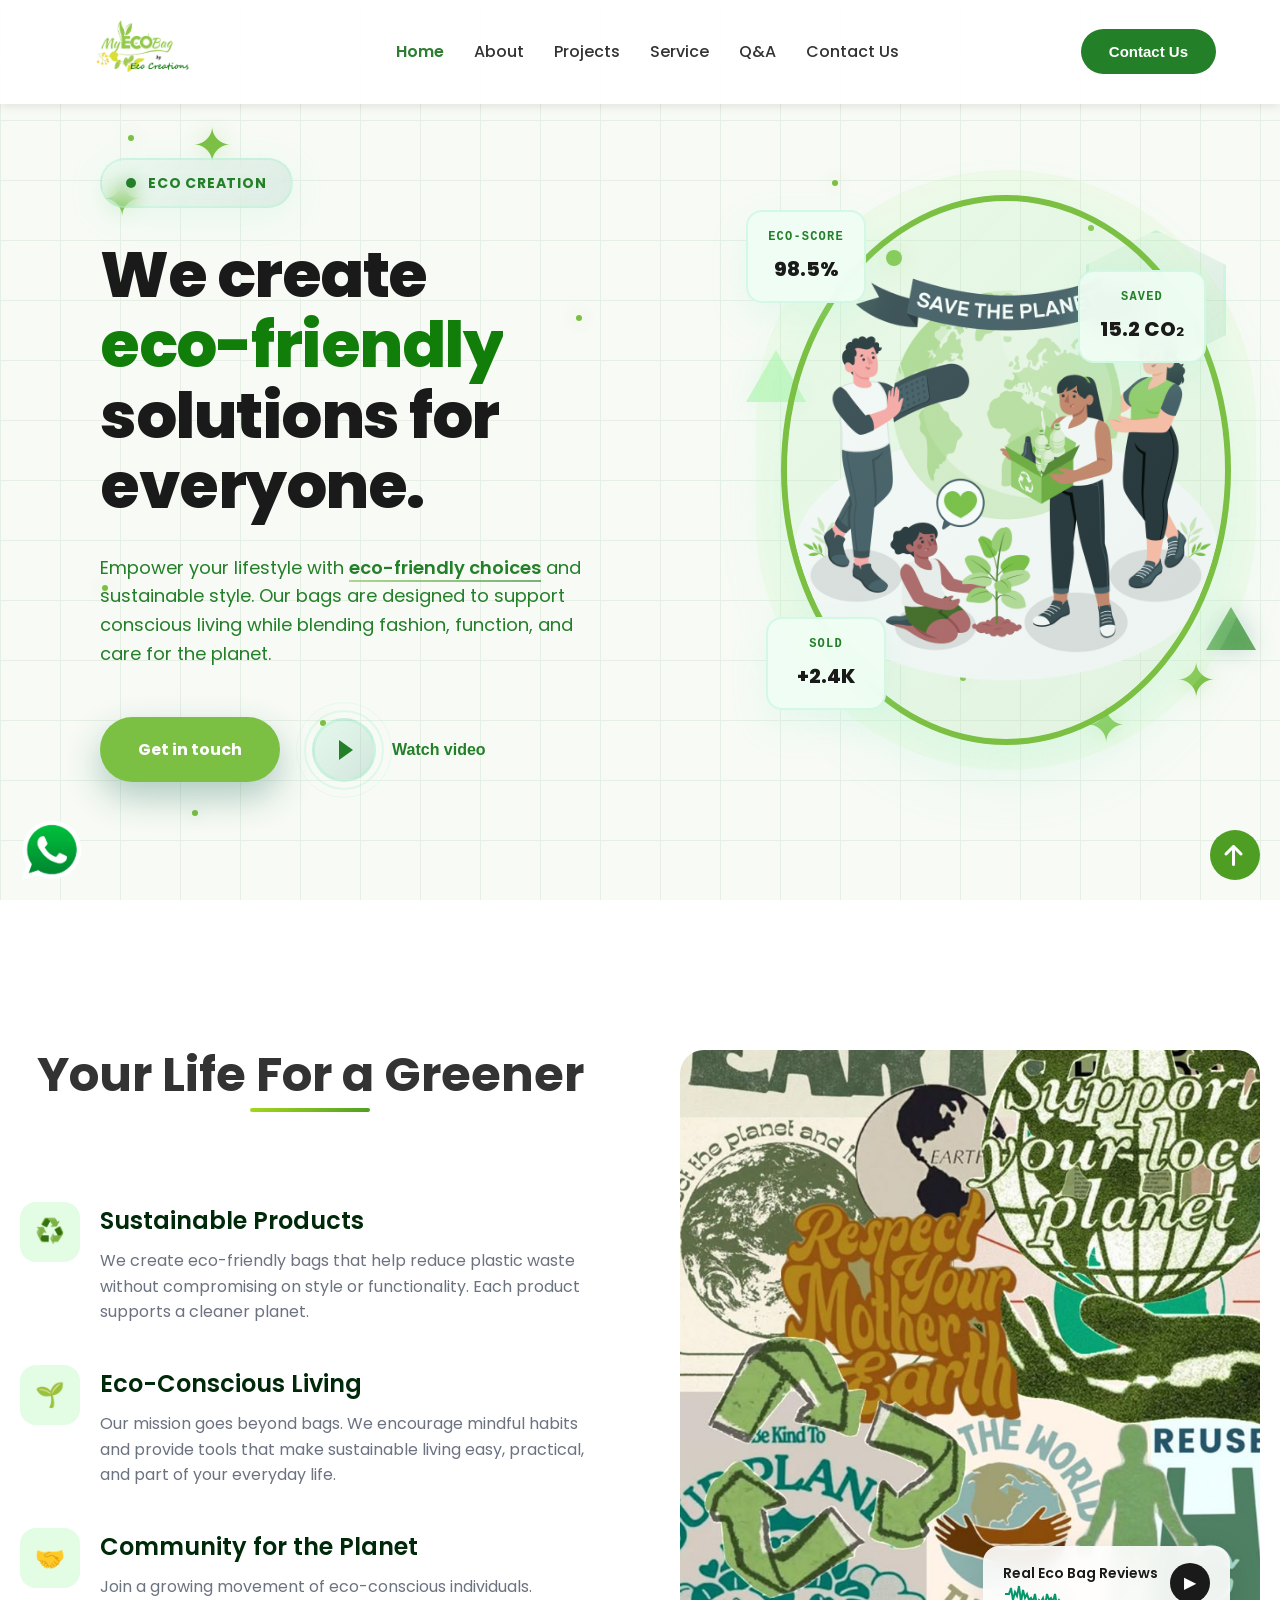
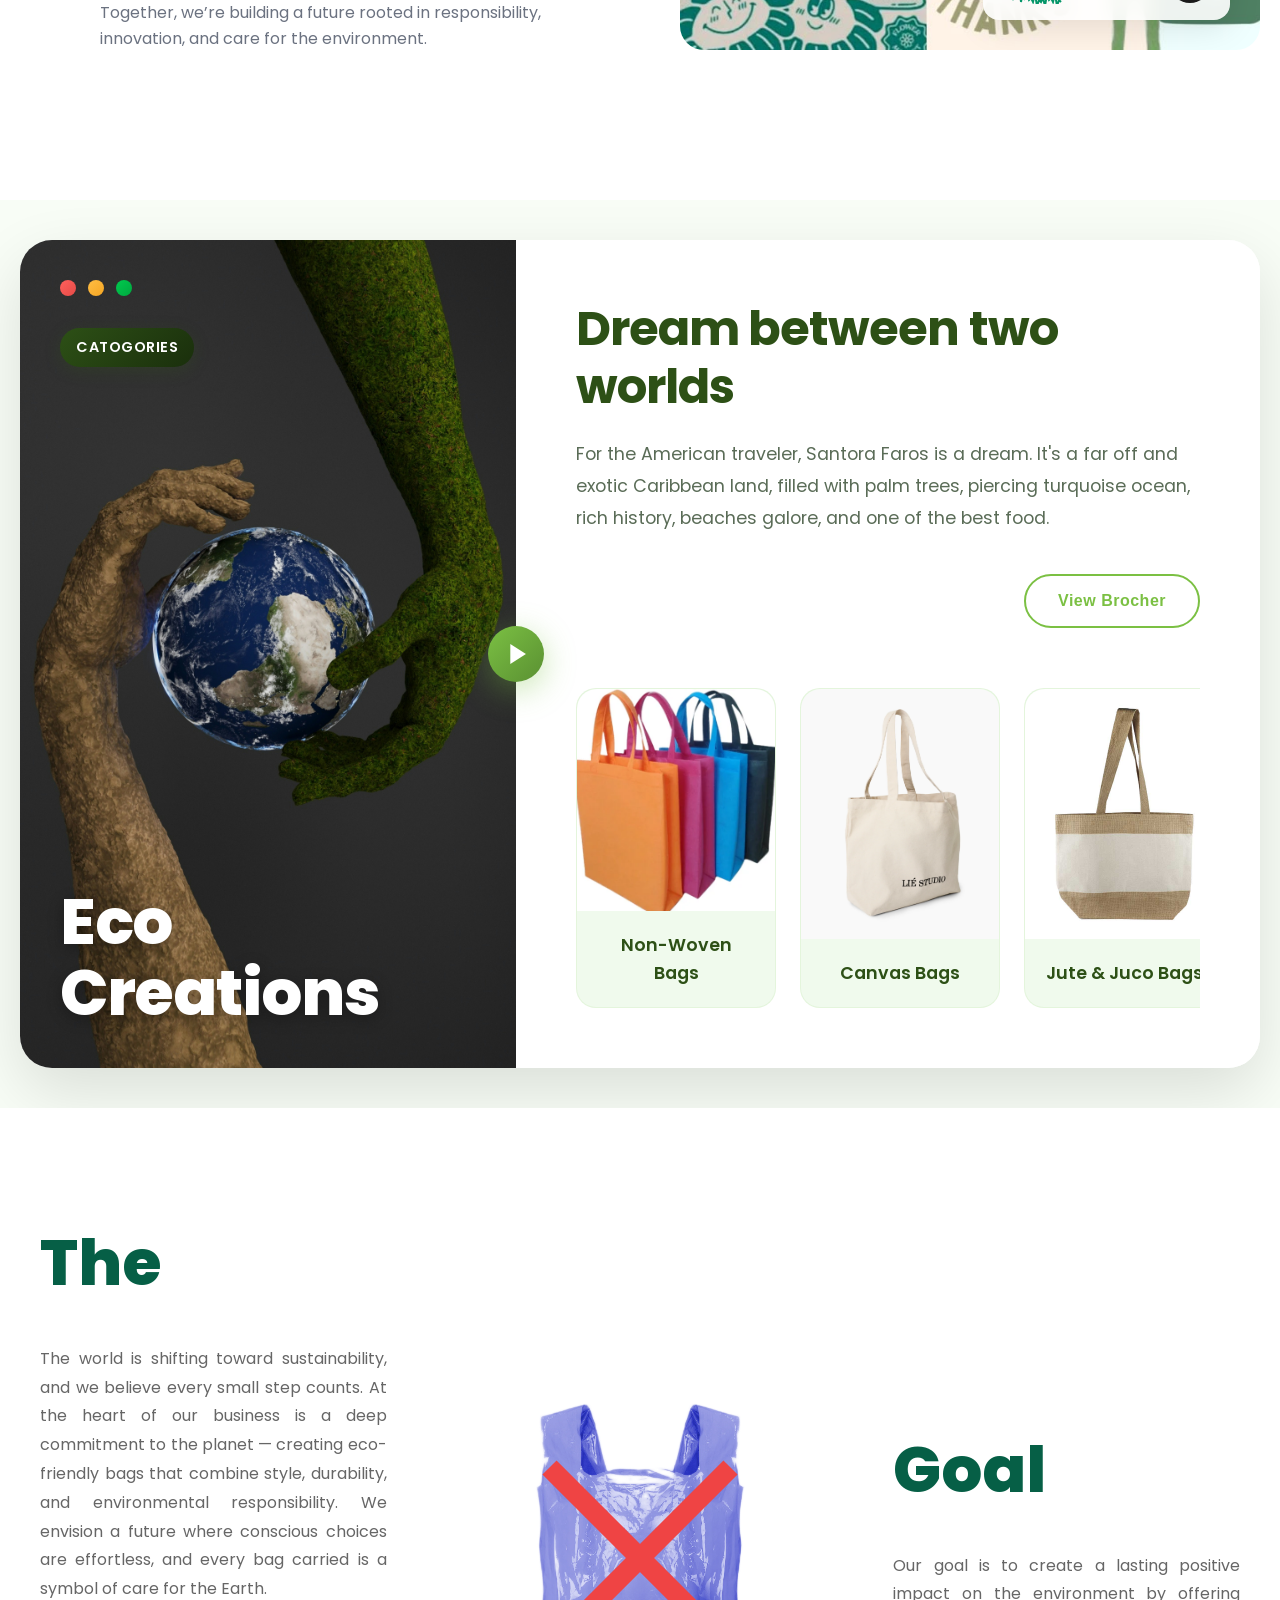
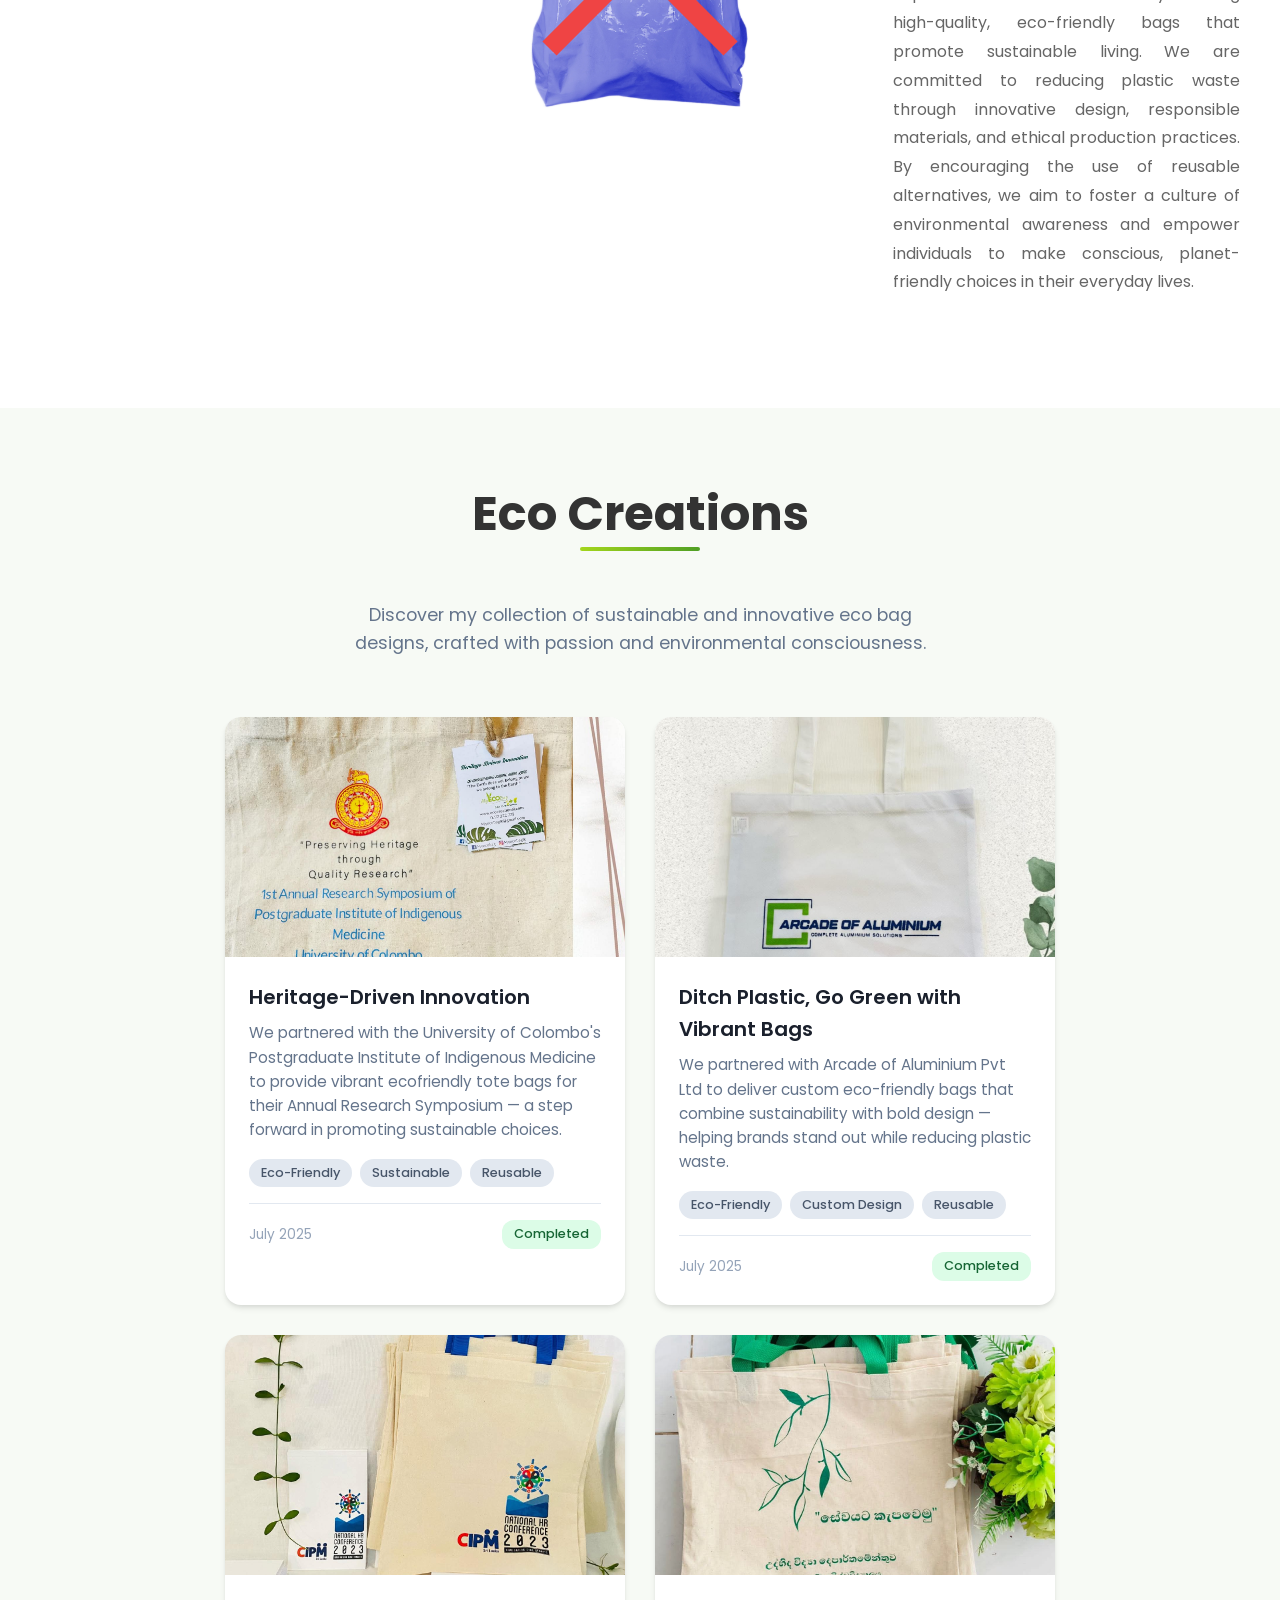
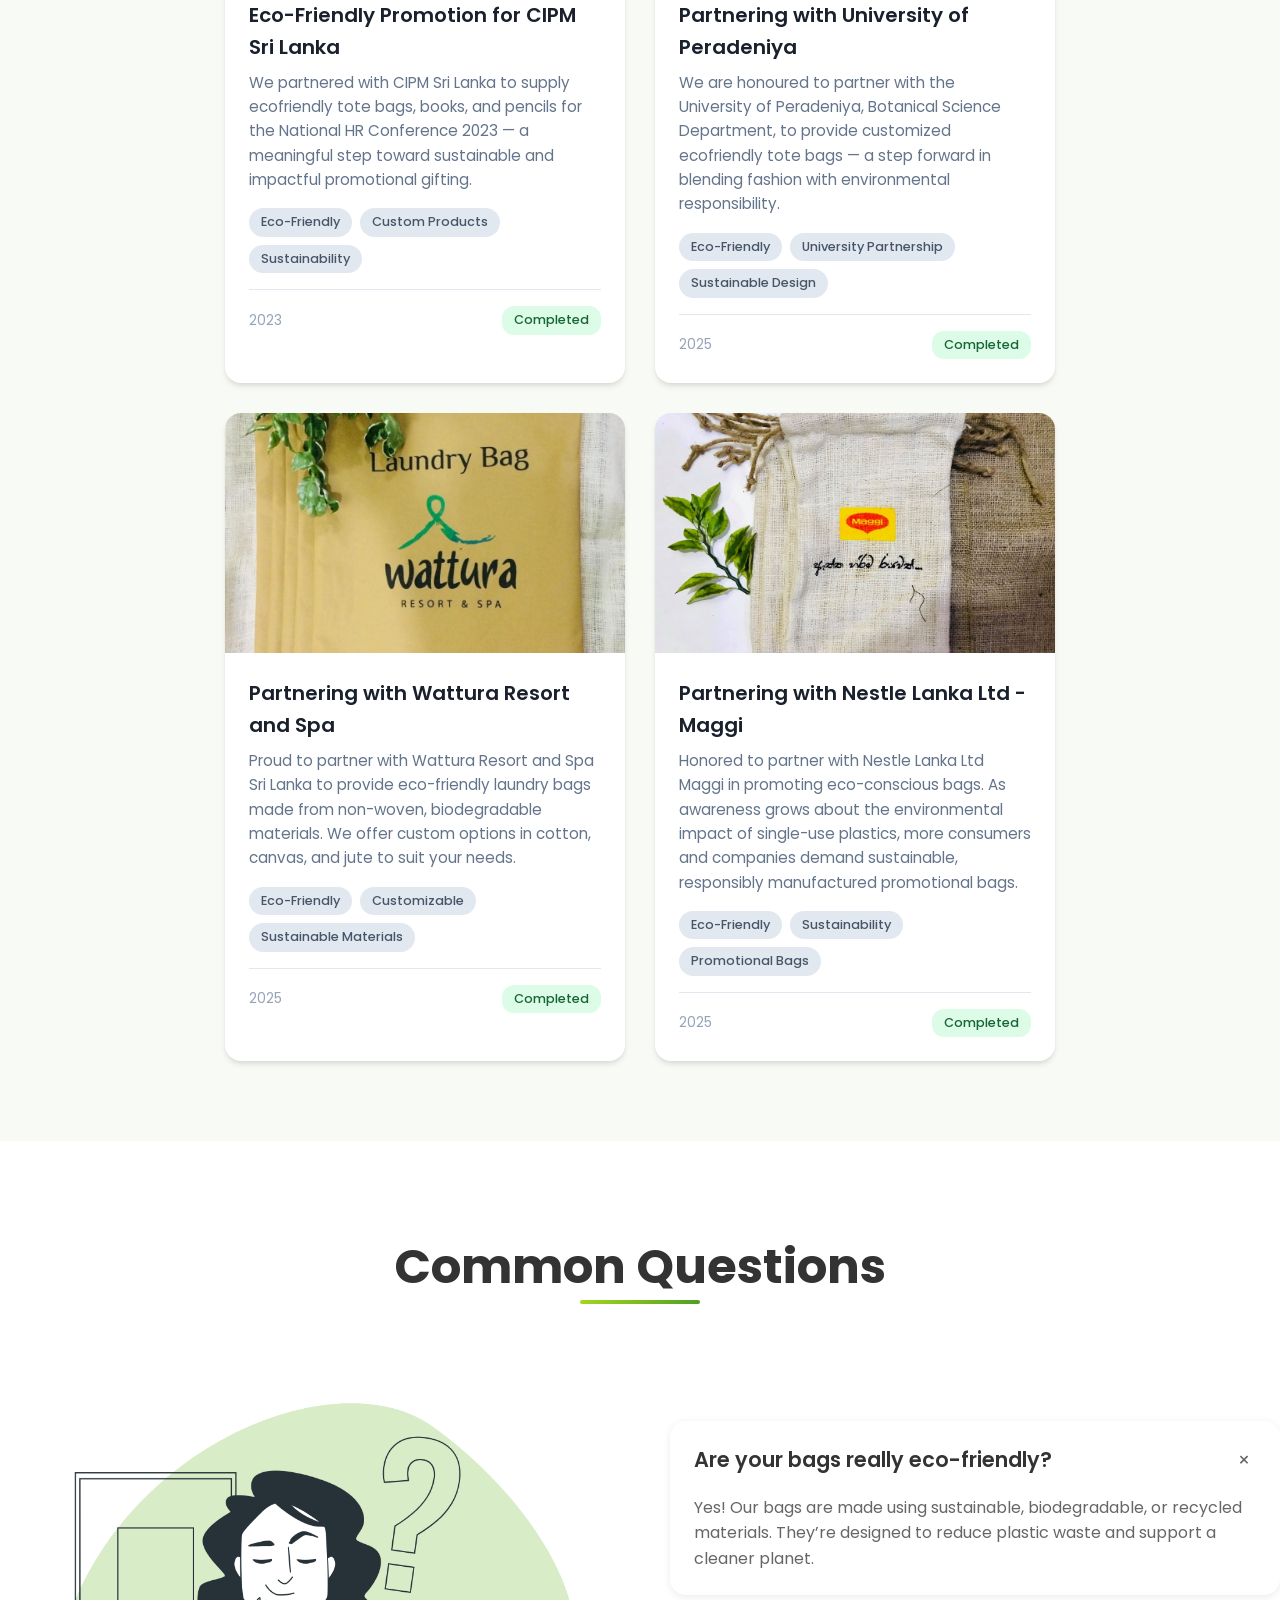
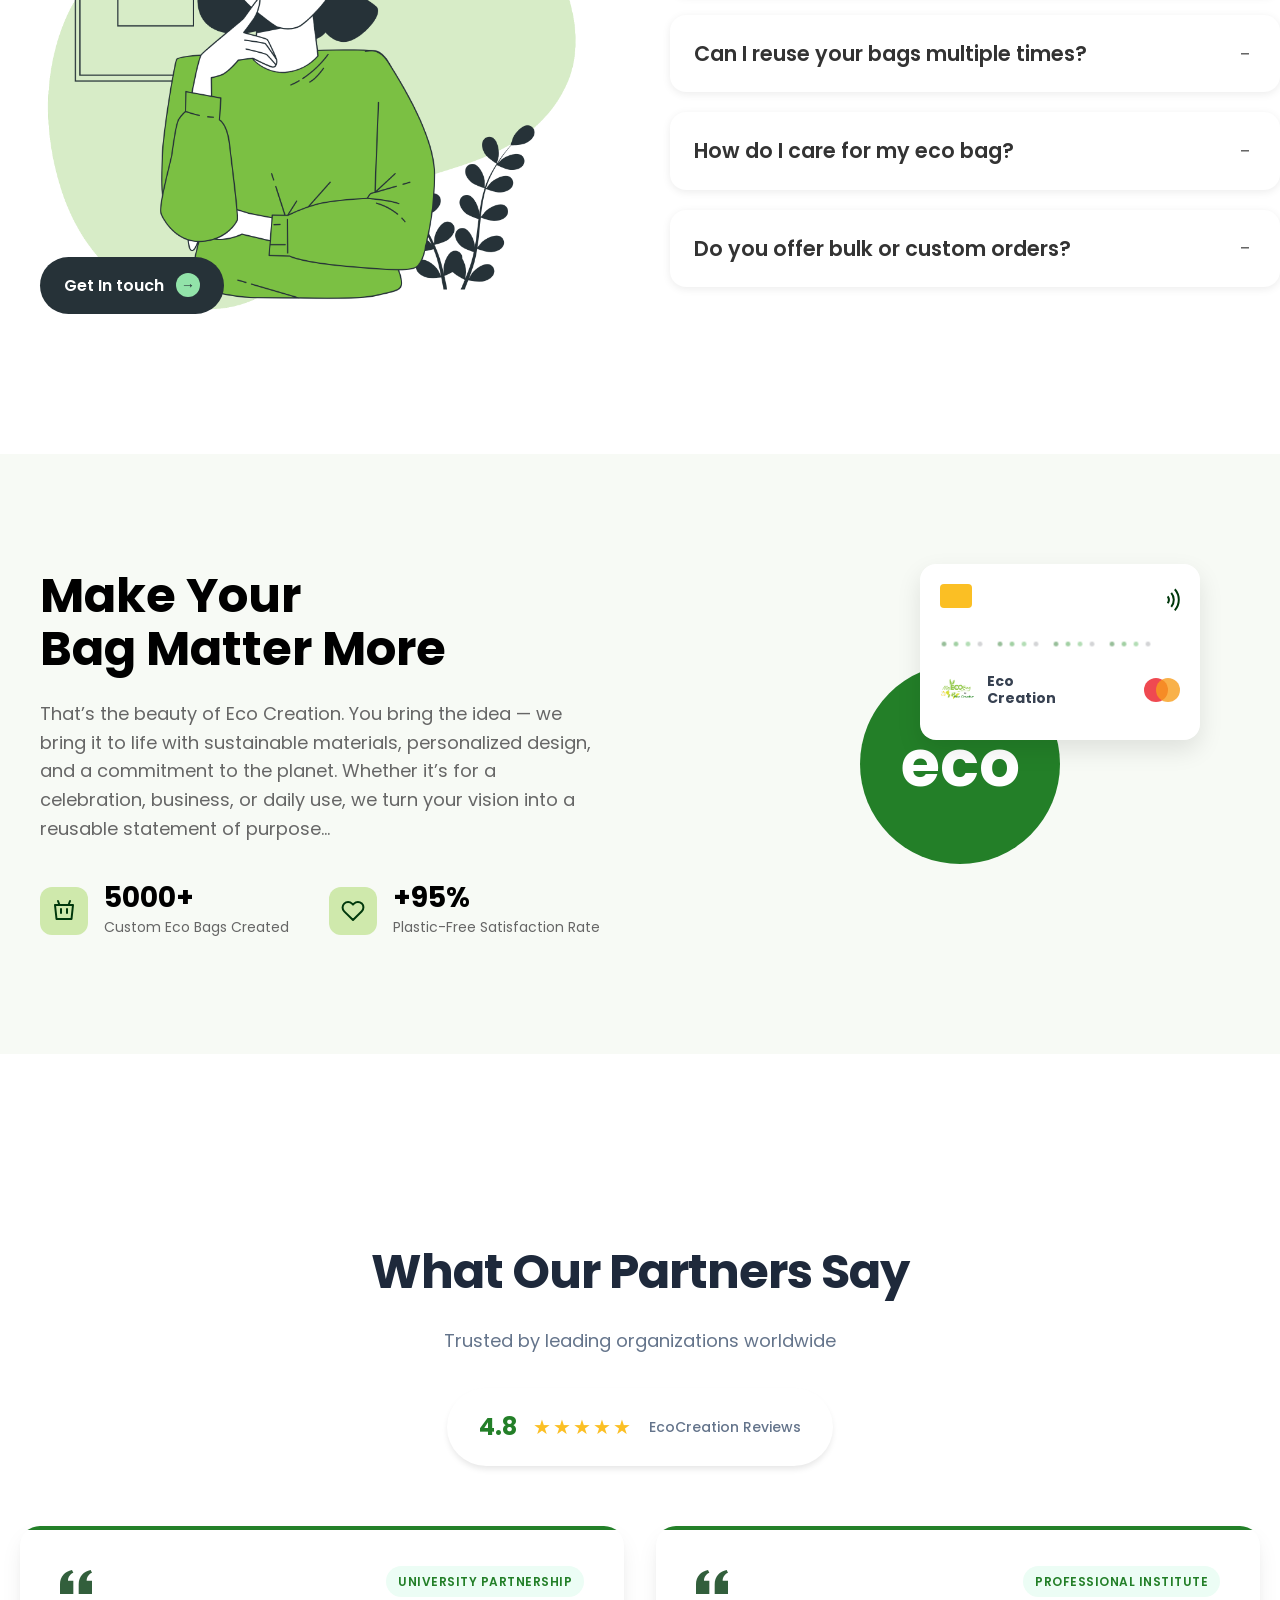
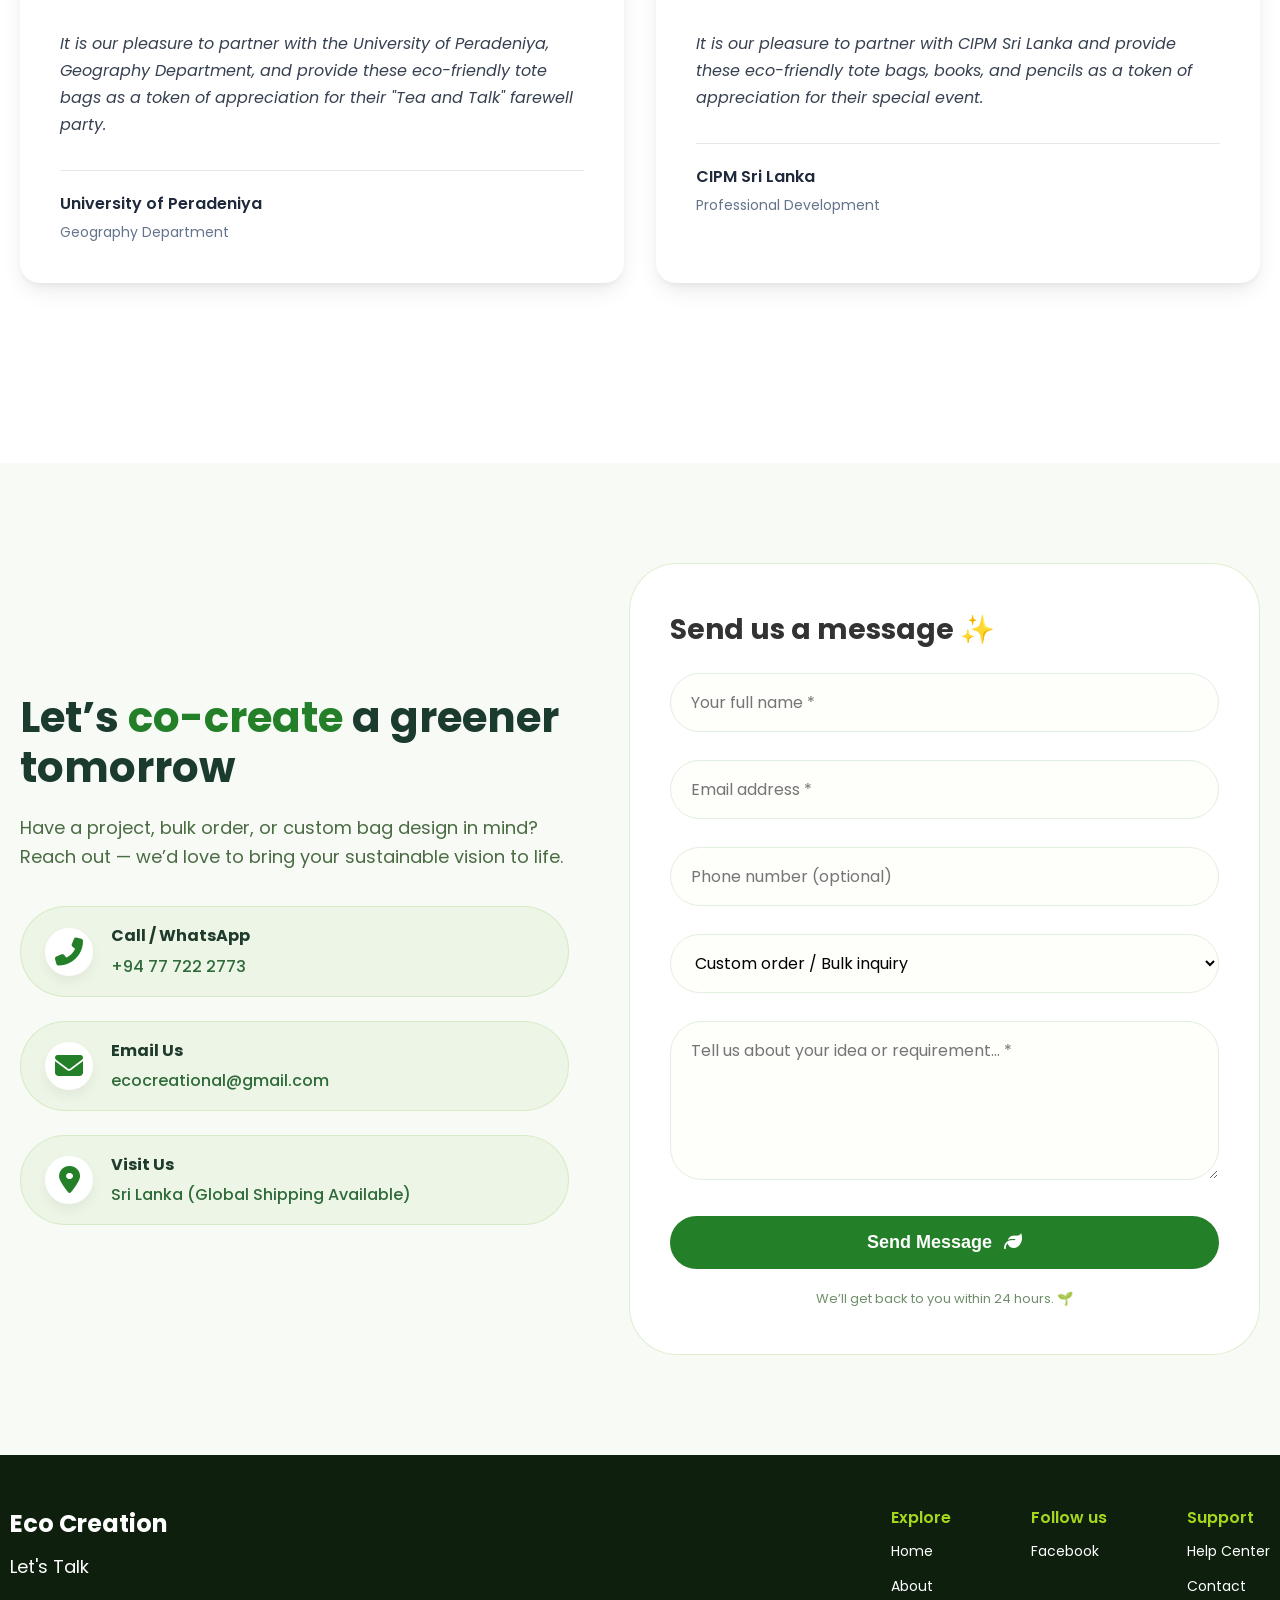
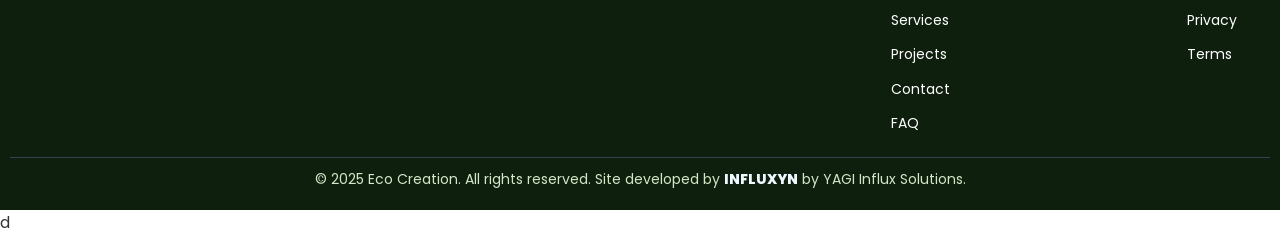
==== index.html @ bb374b91 "Update index.html" ====
<!DOCTYPE html>
<html lang="en">

<head>
    <meta charset="UTF-8">
    <meta name="viewport" content="width=device-width, initial-scale=1.0">
    <title>Eco Creational</title>
    <link rel="stylesheet" href="styles.css">
    <link rel="icon" type="image/png" href="assests/logo.png">
    <script src="https://cdn.botpress.cloud/webchat/v3.6/inject.js"></script>
    <script src="https://files.bpcontent.cloud/2026/04/15/13/20260415131701-72YBO3UP.js" defer></script>
    <link rel="stylesheet" href="https://cdnjs.cloudflare.com/ajax/libs/font-awesome/6.5.0/css/all.min.css">
    <script type="text/javascript" src="https://cdn.emailjs.com/sdk/3.2.0/email.min.js"></script>
    <script type="text/javascript" src="https://cdn.emailjs.com/sdk/3.2.0/email.min.js"></script>
    <script type="text/javascript">
        (function () {
            emailjs.init('tVmvNGUKXRhqvsVzU');
        })();
    </script>

    <head>
        <meta charset="UTF-8">
        <meta name="viewport" content="width=device-width, initial-scale=1.0, viewport-fit=cover">

        <!-- Primary SEO Meta Tags -->
        <title>Eco Creational | Sustainable Eco-Friendly Bags & Green Living Solutions</title>
        <meta name="title" content="Eco Creational - Premium Eco-Friendly Bags for Sustainable Living">
        <meta name="description"
            content="Eco Creational creates sustainable, eco-friendly bags made from biodegradable materials. Custom designs for businesses, events, and conscious consumers. Reduce plastic waste today!">
        <meta name="keywords"
            content="eco-friendly bags, sustainable bags, non-woven bags, canvas bags, jute bags, reusable bags, custom eco bags, plastic-free, green living, Sri Lanka eco products">
        <meta name="author" content="Eco Creational">
        <meta name="robots" content="index, follow, max-snippet:-1, max-image-preview:large, max-video-preview:-1">
        <meta name="language" content="English">
        <meta name="revisit-after" content="7 days">

        <!-- Canonical URL -->
        <link rel="canonical" href="https://ecocreational.com">

        <!-- Open Graph / Facebook Meta Tags -->
        <meta property="og:type" content="website">
        <meta property="og:url" content="https://ecocreational.com">
        <meta property="og:title" content="Eco Creational - Premium Eco-Friendly Bags for Sustainable Living">
        <meta property="og:description"
            content="Discover our collection of sustainable, eco-friendly bags. Custom designs available for businesses, events, and eco-conscious individuals. Join the green revolution!">
        <meta property="og:image" content="https://ecocreational.com/assests/logo.png">
        <meta property="og:site_name" content="Eco Creational">

        <!-- Twitter Meta Tags -->
        <meta name="twitter:card" content="summary_large_image">
        <meta name="twitter:url" content="https://ecocreational.com">
        <meta name="twitter:title" content="Eco Creational - Sustainable Eco-Friendly Bags">
        <meta name="twitter:description"
            content="Premium eco-friendly bags made from sustainable materials. Custom designs for a greener future.">
        <meta name="twitter:image" content="https://ecocreational.com/assests/logo.png">

        <!-- Favicon and Icons -->
        <link rel="icon" type="image/png" href="assests/logo.png">
        <link rel="apple-touch-icon" href="assests/logo.png">

        <!-- Font Awesome -->
        <link rel="stylesheet" href="https://cdnjs.cloudflare.com/ajax/libs/font-awesome/6.5.0/css/all.min.css">

        <!-- Preload critical CSS -->
        <link rel="preload" href="styles.css" as="style">
        <link rel="stylesheet" href="styles.css">

        <script type="application/ld+json">
    {
      "@context": "https://schema.org",
      "@type": "Organization",
      "name": "Eco Creational",
      "url": "https://ecocreational.com",
      "logo": "https://ecocreational.com/assests/logo.png",
      "description": "Premium eco-friendly bag manufacturer specializing in sustainable, biodegradable bags for individuals and businesses.",
      "address": {
        "@type": "PostalAddress",
        "addressCountry": "LK"
      },
      "contactPoint": {
        "@type": "ContactPoint",
        "telephone": "+94-77-722-2773",
        "contactType": "customer service",
        "availableLanguage": ["English", "Sinhala"]
      },
      "sameAs": [
        "https://www.facebook.com/share/1ZBHp2oGmy",
        "https://wa.me/94777222773"
      ]
    }
    </script>

        <!-- Local Business Schema -->
        <script type="application/ld+json">
    {
      "@context": "https://schema.org",
      "@type": "LocalBusiness",
      "name": "Eco Creational",
      "image": "https://ecocreational.com/assests/logo.png",
      "description": "Sustainable eco-friendly bag manufacturer offering custom designs in non-woven, canvas, jute, and calico cotton.",
      "address": {
        "@type": "PostalAddress",
        "addressCountry": "LK"
      },
      "geo": {
        "@type": "GeoCoordinates",
        "latitude": "7.8731",
        "longitude": "80.7718"
      },
      "priceRange": "$$",
      "telephone": "+94-77-722-2773",
      "openingHours": "Mo-Fr 09:00-18:00",
      "sameAs": [
        "https://www.facebook.com/share/1ZBHp2oGmy"
      ]
    }
    </script>

        <!-- Product Schema for Bag Categories -->
        <script type="application/ld+json">
    {
      "@context": "https://schema.org",
      "@type": "ItemList",
      "name": "Eco-Friendly Bag Collections",
      "description": "Our sustainable bag product range",
      "numberOfItems": 5,
      "itemListElement": [
        {
          "@type": "ListItem",
          "position": 1,
          "name": "Non-Woven Bags",
          "description": "Durable, lightweight, and 100% recyclable non-woven bags"
        },
        {
          "@type": "ListItem",
          "position": 2,
          "name": "Canvas Bags",
          "description": "Premium cotton canvas bags for everyday use"
        },
        {
          "@type": "ListItem",
          "position": 3,
          "name": "Jute & Juco Bags",
          "description": "Natural fiber bags, biodegradable and stylish"
        },
        {
          "@type": "ListItem",
          "position": 4,
          "name": "Calico Cotton Bags",
          "description": "Soft, breathable cotton bags for versatile use"
        },
        {
          "@type": "ListItem",
          "position": 5,
          "name": "Custom Branded Bags",
          "description": "Personalized eco bags for corporate branding"
        }
      ]
    }
    </script>

        <!-- Review Schema -->
        <script type="application/ld+json">
    {
      "@context": "https://schema.org",
      "@type": "Product",
      "name": "Eco Creational Eco-Friendly Bags",
      "aggregateRating": {
        "@type": "AggregateRating",
        "ratingValue": "4.8",
        "reviewCount": "156",
        "bestRating": "5",
        "worstRating": "1"
      },
      "brand": {
        "@type": "Brand",
        "name": "Eco Creational"
      },
      "description": "High-quality sustainable bags made from eco-friendly materials"
    }
    </script>
    </head>
</head>

<body>
     <!-- ========== LOADING SCREEN ========== -->
    <div id="eco-loader">
        <div class="loader-content">
            <div class="leaf-spinner">
                <!-- Eco leaf SVG with subtle animation -->
                <svg viewBox="0 0 100 100" xmlns="http://www.w3.org/2000/svg">
                    <path class="leaf-path" d="M50,10 C65,20 85,35 88,55 C91,75 78,85 60,88 C42,91 28,80 22,62 C16,44 22,25 38,16 C46,10 48,8 50,10 Z 
                             M50,15 C40,25 30,45 35,62 C40,76 52,82 65,78 C78,74 82,60 80,48 C78,36 65,20 50,15 Z" 
                          fill="#2E7D32" />
                    <!-- inner highlight -->
                    <path d="M48,25 C40,35 35,50 38,62 C41,72 50,76 58,73 C66,70 70,60 69,50 C68,40 60,28 48,25 Z" fill="#66BB6A" opacity="0.7" />
                </svg>
            </div>
            <div class="loader-logo-text">ECO CREATIONAL</div>
            <div class="loader-tagline">crafting a greener tomorrow</div>
            <div class="progress-dots">
                <span class="dot"></span>
                <span class="dot"></span>
                <span class="dot"></span>
            </div>
        </div>
    </div>
    <!-- ========== END LOADING SCREEN ========== -->


    <!-- Header Section - Fixed -->
    <header class="header-container">
        <div class="logo-section">
            <div class="logo-icon">
                <img src="assests/logo.png" alt="">
            </div>
            <!--<span class="logo-text">Eco Creational</span>-->
        </div>
        <nav>
            <ul class="navigation-menu" id="navigationMenu">
                <li><a href="index.html" class="nav-link" style="color:#2e7d32; font-weight:600;">Home</a></li>
                <li><a href="about.html" class="nav-link">About</a></li>
                <li><a href="projects.html" class="nav-link">Projects</a></li>
                <li><a href="services.html" class="nav-link">Service</a></li>
                <li><a href="question.html" class="nav-link">Q&A</a></li>
                <li><a href="contact.html" class="nav-link">Contact Us</a></li>

            </ul>
        </nav>
        <button class="signup-button" onclick="window.open('https://wa.me/94777222773', '_blank')">Contact Us</button>
        <div class="mobile-menu-toggle" onclick="toggleMobileMenu()">
            <div class="mobile-menu-bar"></div>
            <div class="mobile-menu-bar"></div>
            <div class="mobile-menu-bar"></div>
        </div>


    </header>

    <!-- Hero Section -->
    <section class="hero-section" id="home">
        <!-- Animated Background Elements -->
        <div class="background-grid"></div>
        <div class="floating-particles">
            <div class="particle"></div>
            <div class="particle"></div>
            <div class="particle"></div>
            <div class="particle"></div>
            <div class="particle"></div>
            <div class="particle"></div>
            <div class="particle"></div>
            <div class="particle"></div>
        </div>

        <!-- Decorative Stars -->
        <div class="decorative-stars">
            <div class="star"></div>
            <div class="star"></div>
            <div class="star"></div>
            <div class="star"></div>
        </div>

        <!-- Main Content Container -->
        <div class="hero-container">
            <div class="hero-content">
                <!-- Left Content -->
                <div class="hero-text-content">
                    <!-- Status Badge -->
                    <div class="status-badge">
                        <div class="status-indicator"></div>
                        <span>Eco Creation</span>
                    </div>

                    <!-- Main Title with Advanced Typography -->
                    <h1 class="hero-title">
                        We create <span class="title-highlight">eco-friendly</span> solutions for everyone.
                    </h1>

                    <!-- Enhanced Description -->
                    <p class="hero-description">
                        Empower your lifestyle with <span class="highlight-text">eco-friendly choices</span>
                        and sustainable style. Our bags are designed to
                        support conscious living while blending fashion, function, and care for the planet.
                    </p>

                    <!-- Advanced CTA Section -->
                    <div class="hero-cta-section">
                        <a href="#" class="primary-cta-button">
                            <span class="button-text" onclick="window.open('https://wa.me/94777222773', '_blank')">Get
                                in touch</span>
                            <div class="button-shine"></div>
                            <div class="button-glow"></div>
                        </a>
                        <button class="watch-video-btn">
                            <div class="play-icon-container">
                                <div class="play-icon">
                                    <div class="play-triangle"></div>
                                </div>
                                <div class="play-ring"></div>
                                <div class="play-pulse"></div>
                            </div>
                            <span>Watch video</span>
                        </button>
                    </div>
                </div>

                <!-- Right Visual Content -->
                <div class="hero-visual">
                    <!-- Geometric Background Elements -->
                    <div class="geometric-elements">
                        <div class="hexagon-large">
                            <div class="hexagon-inner"></div>
                        </div>
                        <div class="triangle-1"></div>
                        <div class="triangle-2"></div>
                        <div class="circle-orbit-1"></div>
                        <div class="circle-orbit-2"></div>
                    </div>

                    <!-- Main Image Composition -->
                    <div class="image-composition">
                        <!-- Background Decoration -->
                        <div class="background-decoration"></div>

                        <!-- Central Image -->
                        <div class="central-image">
                            <div class="image-overlay"></div>
                            <img src="assests/Save the Earth-amico (1).png" alt="Living Space">
                        </div>
                    </div>

                    <!-- Floating Data Points -->
                    <div class="data-points">
                        <div class="data-point data-point-1">
                            <div class="data-label">ECO-SCORE</div>
                            <div class="data-value">98.5%</div>
                            <div class="data-glow"></div>
                        </div>
                        <div class="data-point data-point-2">
                            <div class="data-label">SOLD</div>
                            <div class="data-value">+2.4K</div>
                            <div class="data-glow"></div>
                        </div>
                        <div class="data-point data-point-3">
                            <div class="data-label">SAVED</div>
                            <div class="data-value">15.2 CO₂</div>
                            <div class="data-glow"></div>
                        </div>
                    </div>
                </div>
            </div>
        </div>
    </section>




    <!-- Open Your Eyes Section -->
    <section class="yoga-section" id="about">
        <div class="yoga-content">
            <div class="content-container">
                <h2 class="section-title">Your Life For a Greener</h2>

                <div class="features-list">
                    <div class="feature-item">
                        <div class="feature-icon green">
                            ♻️
                        </div>
                        <div class="feature-content">
                            <h3>Sustainable Products</h3>
                            <p>We create eco-friendly bags that help reduce plastic waste without compromising on style
                                or functionality. Each product supports a cleaner planet.</p>
                        </div>
                    </div>

                    <div class="feature-item">
                        <div class="feature-icon green">
                            🌱
                        </div>
                        <div class="feature-content">
                            <h3>Eco-Conscious Living</h3>
                            <p>Our mission goes beyond bags. We encourage mindful habits and provide tools that make
                                sustainable living easy, practical, and part of your everyday life.</p>
                        </div>
                    </div>

                    <div class="feature-item">
                        <div class="feature-icon green">
                            🤝
                        </div>
                        <div class="feature-content">
                            <h3>Community for the Planet</h3>
                            <p>Join a growing movement of eco-conscious individuals. Together, we’re building a future
                                rooted in responsibility, innovation, and care for the environment.</p>
                        </div>
                    </div>
                </div>
            </div>

            <div class="image-container">
                <div class="yoga-image">
                    <div class="video-overlay">
                        <div>
                            <div class="video-text">Real Eco Bag Reviews</div>
                            <div class="waveform"></div>
                        </div>
                        <div class="play-button"
                            onclick="document.getElementById('testimonial').scrollIntoView({ behavior: 'smooth' });">▶
                        </div>

                    </div>
                </div>
            </div>
        </div>
    </section>


    <section class="category-section" id="service">
        <div class="category-container">
            <div class="category-left-panel">
                <div class="category-controls">
                    <div class="category-control category-red"></div>
                    <div class="category-control category-yellow"></div>
                    <div class="category-control category-green"></div>
                </div>
                <div class="category-hot-deal">CATOGORIES</div>
                <div class="category-title">
                    Eco<br>Creations
                </div>
                <div class="category-play-button">
                    <svg width="34" height="34" viewBox="0 0 24 24" fill="none" xmlns="http://www.w3.org/2000/svg">
                        <path d="M8 5V19L19 12L8 5Z" fill="white" />
                    </svg>
                </div>

            </div>
            <div class="category-right-panel">
                <div class="category-main-content">
                    <h2 class="category-main-title">Dream between two worlds</h2>

                    <p class="category-description">
                        For the American traveler, Santora Faros is a dream. It's a far off and exotic Caribbean land,
                        filled with palm trees, piercing turquoise ocean, rich history, beaches galore, and one of the
                        best food.
                    </p>
                    <div class="category-details">


                        <button class="category-learn-more-button">View Brocher</button>
                    </div>
                </div>
                <div class="category-cards-outer">
                    <div class="category-cards-container">
                        <div class="category-card">
                            <img src="assests/non_woowen.webp" alt="Non-Woven Bags" class="category-card-image">
                            <div class="category-card-title">Non-Woven Bags</div>
                        </div>
                        <div class="category-card">
                            <img src="assests/Canvas.webp" alt="Canvas Bags" class="category-card-image">
                            <div class="category-card-title">Canvas Bags</div>
                        </div>
                        <div class="category-card">
                            <img src="assests/JUCO.jpg" alt="Jute & Juco Bags" class="category-card-image">
                            <div class="category-card-title">Jute & Juco Bags</div>
                        </div>
                        <div class="category-card">
                            <img src="assests/calico_cotton.jpg" alt="Calico Cotton Bags" class="category-card-image">
                            <div class="category-card-title">Calico Cotton Bags</div>
                        </div>
                        <div class="category-card">
                            <img src="assests/the_brand.webp" alt="The Brand" class="category-card-image">
                            <div class="category-card-title">The Brand</div>
                        </div>

                        <div class="category-card">
                            <img src="assests/non_woowen.webp" alt="Non-Woven Bags" class="category-card-image">
                            <div class="category-card-title">Non-Woven Bags</div>
                        </div>
                        <div class="category-card">
                            <img src="assests/Canvas.webp" alt="Canvas Bags" class="category-card-image">
                            <div class="category-card-title">Canvas Bags</div>
                        </div>
                        <div class="category-card">
                            <img src="assests/JUCO.jpg" alt="Jute & Juco Bags" class="category-card-image">
                            <div class="category-card-title">Jute & Juco Bags</div>
                        </div>
                        <div class="category-card">
                            <img src="assests/calico_cotton.jpg" alt="Calico Cotton Bags" class="category-card-image">
                            <div class="category-card-title">Calico Cotton Bags</div>
                        </div>
                        <div class="category-card">
                            <img src="assests/the_brand.webp" alt="The Brand" class="category-card-image">
                            <div class="category-card-title">The Brand</div>
                        </div>


                    </div>
                </div>

            </div>
        </div>
    </section>



    <!-- The Goal Section -->
    <section class="goal-section full-height-section" id="goal">
        <div class="goal-content-wrapper">
            <div class="goal-content one">
                <h2 class="goal-title">The</h2>
                <p class="goal-description">
                    The world is shifting toward sustainability, and we believe every small step counts. At the heart of
                    our business is a deep commitment to the planet — creating eco-friendly bags that combine style,
                    durability, and environmental responsibility. We envision a future where conscious choices are
                    effortless, and every bag carried is a symbol of care for the Earth.
                </p>
            </div>
            <div class="goal-visual">
                <div class="crossed-circle">
                    <div class="cross-mark"></div>
                </div>
            </div>
            <div class="goal-content two">
                <h2 class="goal-title">Goal</h2>
                <p class="goal-description">
                    Our goal is to create a lasting positive impact on the environment by offering high-quality,
                    eco-friendly bags that promote sustainable living. We are committed to reducing plastic waste
                    through innovative design, responsible materials, and ethical production practices. By encouraging
                    the use of reusable alternatives, we aim to foster a culture of environmental awareness and empower
                    individuals to make conscious, planet-friendly choices in their everyday lives.

                </p>
            </div>
        </div>
    </section>


    <section class="projects-section">
        <div class="section-header">
            <h2 class="section-title">Eco Creations</h2>
            <p class="section-subtitle">Discover my collection of sustainable and innovative eco bag designs, crafted
                with passion and environmental consciousness.</p>
        </div>

        <div class="projects-grid">
            <!-- Project Card 1 -->
            <div class="project-card">
                <div class="project-image">
                    <img src="assests/fb_pic2.jpg" alt="Eco-Friendly Tote Bag">
                    <div class="project-overlay">
                        <a href="#" class="view-project-btn">View Project</a>
                    </div>
                </div>
                <div class="project-content">
                    <h3 class="project-title">Heritage-Driven Innovation</h3>
                    <p class="project-description">
                        We partnered with the University of Colombo's Postgraduate Institute of Indigenous Medicine to
                        provide vibrant ecofriendly tote bags for their Annual Research Symposium — a step forward in
                        promoting sustainable choices.
                    </p>
                    <div class="project-tags">
                        <span class="project-tag">Eco-Friendly</span>
                        <span class="project-tag">Sustainable</span>
                        <span class="project-tag">Reusable</span>
                    </div>
                    <div class="project-meta">
                        <span class="project-date">July 2025</span>
                        <span class="project-status">Completed</span>
                    </div>
                </div>
            </div>




            <!-- Project Card 2 -->
            <div class="project-card">
                <div class="project-image">
                    <img src="assests/fb_pic7.jpeg" alt="Eco-Friendly Tote Bag">
                    <div class="project-overlay">
                        <a href="#" class="view-project-btn">View Project</a>
                    </div>
                </div>
                <div class="project-content">
                    <h3 class="project-title">Ditch Plastic, Go Green with Vibrant Bags</h3>
                    <p class="project-description">
                        We partnered with Arcade of Aluminium Pvt Ltd to deliver custom eco-friendly bags that combine
                        sustainability with bold design — helping brands stand out while reducing plastic waste.
                    </p>
                    <div class="project-tags">
                        <span class="project-tag">Eco-Friendly</span>
                        <span class="project-tag">Custom Design</span>
                        <span class="project-tag">Reusable</span>
                    </div>
                    <div class="project-meta">
                        <span class="project-date">July 2025</span>
                        <span class="project-status">Completed</span>
                    </div>
                </div>
            </div>




            <!-- Project Card 3 -->
            <div class="project-card">
                <div class="project-image">
                    <img src="assests/fb_pic5.jpg" alt="Eco-Friendly Tote Bag">
                    <div class="project-overlay">
                        <a href="#" class="view-project-btn">View Project</a>
                    </div>
                </div>
                <div class="project-content">
                    <h3 class="project-title">Eco-Friendly Promotion for CIPM Sri Lanka</h3>
                    <p class="project-description">
                        We partnered with CIPM Sri Lanka to supply ecofriendly tote bags, books, and pencils for the
                        National HR Conference 2023 — a meaningful step toward sustainable and impactful promotional
                        gifting.
                    </p>
                    <div class="project-tags">
                        <span class="project-tag">Eco-Friendly</span>
                        <span class="project-tag">Custom Products</span>
                        <span class="project-tag">Sustainability</span>
                    </div>
                    <div class="project-meta">
                        <span class="project-date">2023</span>
                        <span class="project-status">Completed</span>
                    </div>
                </div>
            </div>


            <!-- Project Card 4 -->
            <div class="project-card">
                <div class="project-image">
                    <img src="assests/fb_pic8.jpeg" alt="Eco-Friendly Tote Bag">
                    <div class="project-overlay">
                        <a href="#" class="view-project-btn">View Project</a>
                    </div>
                </div>
                <div class="project-content">
                    <h3 class="project-title">Partnering with University of Peradeniya</h3>
                    <p class="project-description">
                        We are honoured to partner with the University of Peradeniya, Botanical Science Department, to
                        provide customized ecofriendly tote bags — a step forward in blending fashion with environmental
                        responsibility.
                    </p>
                    <div class="project-tags">
                        <span class="project-tag">Eco-Friendly</span>
                        <span class="project-tag">University Partnership</span>
                        <span class="project-tag">Sustainable Design</span>
                    </div>
                    <div class="project-meta">
                        <span class="project-date">2025</span>
                        <span class="project-status">Completed</span>
                    </div>
                </div>
            </div>


            <!-- Project Card 5 -->
            <div class="project-card">
                <div class="project-image">
                    <img src="assests/fb_pic9.jpeg" alt="Eco-Friendly Laundry Bag">
                    <div class="project-overlay">
                        <a href="#" class="view-project-btn">View Project</a>
                    </div>
                </div>
                <div class="project-content">
                    <h3 class="project-title">Partnering with Wattura Resort and Spa</h3>
                    <p class="project-description">
                        Proud to partner with Wattura Resort and Spa Sri Lanka to provide eco-friendly laundry bags made
                        from non-woven, biodegradable materials. We offer custom options in cotton, canvas, and jute to
                        suit your needs.
                    </p>
                    <div class="project-tags">
                        <span class="project-tag">Eco-Friendly</span>
                        <span class="project-tag">Customizable</span>
                        <span class="project-tag">Sustainable Materials</span>
                    </div>
                    <div class="project-meta">
                        <span class="project-date">2025</span>
                        <span class="project-status">Completed</span>
                    </div>
                </div>
            </div>



            <!-- Project Card 6 -->
            <div class="project-card">
                <div class="project-image">
                    <img src="assests/fb_pic1.jpg" alt="Eco-Friendly Tote Bag">
                    <div class="project-overlay">
                        <a href="#" class="view-project-btn">View Project</a>
                    </div>
                </div>
                <div class="project-content">
                    <h3 class="project-title">Partnering with Nestle Lanka Ltd - Maggi</h3>
                    <p class="project-description">
                        Honored to partner with Nestle Lanka Ltd Maggi in promoting eco-conscious bags. As awareness
                        grows about the environmental impact of single-use plastics, more consumers and companies demand
                        sustainable, responsibly manufactured promotional bags.
                    </p>
                    <div class="project-tags">
                        <span class="project-tag">Eco-Friendly</span>
                        <span class="project-tag">Sustainability</span>
                        <span class="project-tag">Promotional Bags</span>
                    </div>
                    <div class="project-meta">
                        <span class="project-date">2025</span>
                        <span class="project-status">Completed</span>
                    </div>
                </div>
            </div>


        </div>
    </section>


    <!-- Video Courses Section 
    <section class="video-courses-section full-height-section" id="service">
        <div class="courses-content">
            <h2 class="courses-title">Choose from <span class="purple-number">100+ </span>eco-inspired bag
                designs, ideas, and creations to help shape a greener future.</h2>
            <h2 class="courses-subtitle">sustainable product designs</h2>
            <p class="courses-description">
                Whether it's a personal design, a business event, or a meaningful celebration, we bring your vision to
                life using sustainable materials and planet-friendly craftsmanship. Each bag is made with care to
                reflect your values and leave a lighter footprint on the Earth.
            </p>
            <div class="products">
                <div class="product-images">
                    <img src="assests/fb_pic1.jpg" alt="">
                    <img src="assests/fb_pic2.jpg" alt="">
                    <img src="assests/fb_pic3.jpg" alt="">
                    <img src="assests/image_04.webp" alt="">
                    <img src="assests/image_05.webp" alt="">
                    <img src="assests/image_06.webp" alt="">
                </div>
            </div>
        </div>
    </section>-->

    <div class="container" id="question">
        <h2 class="section-title">Common Questions</h2>

        <div class="content-wrapper">
            <div class="image-section">

                <a href="https://www.facebook.com/share/1ZBHp2oGmy/?mibextid=wwXIfr" class="cta-button">
                    Get In touch
                    <div class="arrow-icon">→</div>
                </a>
            </div>

            <div class="faq-section">
                <div class="faq-item active">
                    <div class="faq-question" onclick="toggleFaq(this)">
                        <h3> Are your bags really eco-friendly?</h3>
                        <div class="faq-icon">+</div>
                    </div>
                    <div class="faq-answer">
                        Yes! Our bags are made using sustainable, biodegradable, or recycled materials. They’re designed
                        to reduce plastic waste and support a cleaner planet.
                    </div>
                </div>

                <div class="faq-item">
                    <div class="faq-question" onclick="toggleFaq(this)">
                        <h3> Can I reuse your bags multiple times?</h3>
                        <div class="faq-icon">−</div>
                    </div>
                    <div class="faq-answer">
                        Absolutely. Our eco-bags are durable and built to last, making them a great alternative to
                        single-use plastic.
                    </div>
                </div>

                <div class="faq-item">
                    <div class="faq-question" onclick="toggleFaq(this)">
                        <h3>How do I care for my eco bag?</h3>
                        <div class="faq-icon">−</div>
                    </div>
                    <div class="faq-answer">
                        Most of our bags can be gently hand-washed and air-dried. Care instructions are included with
                        every product.
                    </div>
                </div>

                <div class="faq-item">
                    <div class="faq-question" onclick="toggleFaq(this)">
                        <h3>Do you offer bulk or custom orders?</h3>
                        <div class="faq-icon">−</div>
                    </div>
                    <div class="faq-answer">
                        Yes, we offer bulk and customized options for businesses, events, and special occasions. Contact
                        us for more details.
                    </div>
                </div>
            </div>
        </div>
    </div>

    <!-- Money Move Section -->
    <section class="money-move-section">
        <div class="money-content-wrapper">
            <!-- Left Content -->
            <div class="money-content">
                <h2 class="money-title">Make Your<br>Bag Matter More</h2>
                <p class="money-description">
                    That’s the beauty of Eco Creation. You bring the idea — we bring it to life with sustainable
                    materials, personalized design, and a commitment to the planet. Whether it’s for a celebration,
                    business, or daily use, we turn your vision into a reusable statement of purpose...
                </p>

                <div class="stats-container">
                    <div class="stat-item">
                        <div class="stat-icon">
                            <svg width="24" height="24" viewBox="0 0 24 24" fill="none"
                                xmlns="http://www.w3.org/2000/svg" stroke="currentColor" stroke-width="2"
                                stroke-linecap="round" stroke-linejoin="round">
                                <path d="M6 2l1.5 4h9L18 2" />
                                <path d="M3 6h18l-1.5 14H4.5L3 6z" />
                                <path d="M9 10v4" />
                                <path d="M15 10v4" />
                            </svg>

                        </div>
                        <div class="stat-info">
                            <div class="stat-value">5000+</div>
                            <div class="stat-label">Custom Eco Bags Created</div>
                        </div>
                    </div>

                    <div class="stat-item">
                        <div class="stat-icon">
                            <svg width="24" height="24" viewBox="0 0 24 24" fill="none"
                                xmlns="http://www.w3.org/2000/svg" stroke="currentColor" stroke-width="2"
                                stroke-linecap="round" stroke-linejoin="round">
                                <path
                                    d="M20.8 4.6a5.5 5.5 0 0 0-7.8 0L12 5.6l-1-1a5.5 5.5 0 1 0-7.8 7.8l1 1L12 21l7.8-7.8 1-1a5.5 5.5 0 0 0 0-7.8z" />
                            </svg>
                        </div>
                        <div class="stat-info">
                            <div class="stat-value">+95%</div>
                            <div class="stat-label">Plastic-Free Satisfaction Rate</div>
                        </div>
                    </div>
                </div>
            </div>

            <!-- Right Visual -->
            <div class="money-visual">
                <div class="logo-container">
                    <div class="circular-logo">eco</div>
                </div>

                <!-- Floating credit card -->
                <div class="credit-card">
                    <!-- Card chip -->
                    <div class="card-chip"></div>

                    <!-- Contactless symbol -->
                    <div class="contactless-symbol">
                        <svg width="24" height="24" viewBox="0 0 24 24" fill="none" stroke="currentColor"
                            stroke-width="2">
                            <path d="M5 12.55a11 11 0 0 1 14.08 0" />
                            <path d="M1.42 9a16 16 0 0 1 21.16 0" />
                            <path d="M8.53 16.11a6 6 0 0 1 6.95 0" />
                            <line x1="12" y1="20" x2="12.01" y2="20" />
                        </svg>
                    </div>

                    <!-- Card number dots -->
                    <div class="card-number">
                        <div class="number-group">
                            <span class="dot"></span>
                            <span class="dot"></span>
                            <span class="dot"></span>
                            <span class="dot"></span>
                        </div>
                        <div class="number-group">
                            <span class="dot"></span>
                            <span class="dot"></span>
                            <span class="dot"></span>
                            <span class="dot"></span>
                        </div>
                        <div class="number-group">
                            <span class="dot"></span>
                            <span class="dot"></span>
                            <span class="dot"></span>
                            <span class="dot"></span>
                        </div>
                        <div class="number-group">
                            <span class="dot"></span>
                            <span class="dot"></span>
                            <span class="dot"></span>
                            <span class="dot"></span>
                        </div>
                    </div>

                    <!-- Cardholder info -->
                    <div class="cardholder-info">
                        <div class="cardholder-details">
                            <div class="avatar"></div>
                            <div class="name">
                                <div>Eco</div>
                                <div>Creation</div>
                            </div>
                        </div>
                        <div class="mastercard-logo">
                            <div class="circle red"></div>
                            <div class="circle yellow"></div>
                        </div>
                    </div>
                </div>


            </div>
        </div>
    </section>

    <!-- Testimonials Section -->
    <section class="testimonials-section" id="testimonial">
        <div class="container">
            <div class="testimonials-header">
                <h2 class="testimonials-title">What Our Partners Say</h2>
                <p class="testimonials-subtitle">Trusted by leading organizations worldwide</p>
                <div class="testimonials-rating">
                    <div class="rating-score">4.8</div>
                    <div class="rating-stars">★★★★★</div>
                    <div class="rating-source">EcoCreation Reviews</div>
                </div>
            </div>

            <div class="testimonials-grid">
                <div class="testimonial-card">
                    <div class="card-header">
                        <div class="quote-icon">
                            <svg width="32" height="32" viewBox="0 0 24 24" fill="none"
                                xmlns="http://www.w3.org/2000/svg">
                                <path
                                    d="M14.017 21v-7.391c0-5.704 3.731-9.57 8.983-10.609l.995 2.151c-2.432.917-3.995 3.638-3.995 5.849h4v10h-9.983zm-14.017 0v-7.391c0-5.704 3.748-9.57 9-10.609l.996 2.151c-2.433.917-3.996 3.638-3.996 5.849h4v10h-10z"
                                    fill="currentColor" />
                            </svg>
                        </div>
                        <div class="organization-badge">University Partnership</div>
                    </div>
                    <p class="testimonial-text">
                        It is our pleasure to partner with the University of Peradeniya, Geography Department, and
                        provide these eco-friendly tote bags as a token of appreciation for their "Tea and Talk"
                        farewell party.
                    </p>
                    <div class="testimonial-footer">
                        <div class="author-info">
                            <div class="author-name">University of Peradeniya</div>
                            <div class="author-title">Geography Department</div>
                        </div>
                    </div>
                </div>

                <div class="testimonial-card">
                    <div class="card-header">
                        <div class="quote-icon">
                            <svg width="32" height="32" viewBox="0 0 24 24" fill="none"
                                xmlns="http://www.w3.org/2000/svg">
                                <path
                                    d="M14.017 21v-7.391c0-5.704 3.731-9.57 8.983-10.609l.995 2.151c-2.432.917-3.995 3.638-3.995 5.849h4v10h-9.983zm-14.017 0v-7.391c0-5.704 3.748-9.57 9-10.609l.996 2.151c-2.433.917-3.996 3.638-3.996 5.849h4v10h-10z"
                                    fill="currentColor" />
                            </svg>
                        </div>
                        <div class="organization-badge">Professional Institute</div>
                    </div>
                    <p class="testimonial-text">
                        It is our pleasure to partner with CIPM Sri Lanka and provide these eco-friendly tote bags,
                        books, and pencils as a token of appreciation for their special event.
                    </p>
                    <div class="testimonial-footer">
                        <div class="author-info">
                            <div class="author-name">CIPM Sri Lanka</div>
                            <div class="author-title">Professional Development</div>
                        </div>
                    </div>
                </div>
            </div>
        </div>
    </section>

    <!-- ========== ENHANCED CONTACT FORM SECTION ========== -->
    <!-- Contact Form Section with FormSubmit -->
    <section class="contact-form-section" id="contact">
        <div class="contact-wrapper">
            <div class="contact-info">
                <h2>Let’s <span class="highlight">co-create</span> a greener tomorrow</h2>
                <p>Have a project, bulk order, or custom bag design in mind? Reach out — we’d love to bring your
                    sustainable vision to life.</p>
                <div class="contact-details">
                    <div class="contact-card">
                        <i class="fas fa-phone-alt"></i>
                        <div class="contact-card-text">
                            <h4>Call / WhatsApp</h4>
                            <a href="https://wa.me/94777222773">+94 77 722 2773</a>
                        </div>
                    </div>
                    <div class="contact-card">
                        <i class="fas fa-envelope"></i>
                        <div class="contact-card-text">
                            <h4>Email Us</h4>
                            <a href="mailto:ecocreational@gmail.com">ecocreational@gmail.com</a>
                        </div>
                    </div>
                    <div class="contact-card">
                        <i class="fas fa-map-marker-alt"></i>
                        <div class="contact-card-text">
                            <h4>Visit Us</h4>
                            <span>Sri Lanka (Global Shipping Available)</span>
                        </div>
                    </div>
                </div>
            </div>

            <div class="contact-form-card">
                <h3 style="font-size:28px; margin-bottom:20px;">Send us a message ✨</h3>
                <form action="https://formsubmit.co/ecocreational@gmail.com" method="POST">
                    <input type="hidden" name="_captcha" value="false">
                    <input type="hidden" name="_subject" value="New Eco Creation Website Inquiry">
                    <input type="hidden" name="_template" value="table">
                    <input type="hidden" name="_next" value="https://ecocreational.com/thankyou.html">

                    <div class="form-group">
                        <input type="text" name="name" placeholder="Your full name *" required>
                    </div>
                    <div class="form-group">
                        <input type="email" name="email" placeholder="Email address *" required>
                    </div>
                    <div class="form-group">
                        <input type="tel" name="phone" placeholder="Phone number (optional)">
                    </div>
                    <div class="form-group">
                        <select name="inquiry_type">
                            <option value="Custom order">Custom order / Bulk inquiry</option>
                            <option value="Partnership">Partnership / Collaboration</option>
                            <option value="General">General question</option>
                            <option value="Feedback">Feedback / Testimonial</option>
                        </select>
                    </div>
                    <div class="form-group">
                        <textarea name="message" placeholder="Tell us about your idea or requirement... *" required
                            rows="5"></textarea>
                    </div>
                    <button type="submit" class="submit-btn">Send Message <i class="fas fa-leaf"></i></button>
                </form>
                <p style="font-size:13px; margin-top:20px; text-align:center; color:#6f8f6a;">We’ll get back to you
                    within 24 hours. 🌱</p>
            </div>
        </div>
    </section>

    <!-- Footer Section -->
    <footer class="footer-section ">
        <div class="footer-content-wrapper">
            <div class="footer-content">
                <div class="footer-brand">
                    <div class="footer-logo">Eco Creation</div>
                    <div class="footer-tagline">Let's Talk</div>
                </div>
                <div class="footer-links">
                    <div class="footer-column">
                        <div class="footer-column-title">Explore</div>
                    <a href="index.html" class="footer-link">Home</a>
                    <a href="about.html" class="footer-link">About</a>
                    <a href="services.html" class="footer-link">Services</a>
                    <a href="projects.html" class="footer-link">Projects</a>
                    <a href="contact.html" class="footer-link">Contact</a>
                    <a href="question.html" class="footer-link">FAQ</a>
                    </div>

                    
                    <div class="footer-column">
                        <div class="footer-column-title">Follow us</div>

                        <a href="#" class="footer-link">Facebook</a>
                    </div>
                    <div class="footer-column">
                        <div class="footer-column-title">Support</div>
                        <a href="#" class="footer-link">Help Center</a>
                        <a href="#" class="footer-link">Contact</a>
                        <a href="#" class="footer-link">Privacy</a>
                        <a href="#" class="footer-link">Terms</a>
                    </div>
                </div>
            </div>
            <div class="footer-bottom">
                <p>&copy; 2025 Eco Creation. All rights reserved. Site developed by <a href="https://influxyn.netlify.app/" style="text-decoration: none;font-weight: 800; color: aliceblue;">INFLUXYN</a> by YAGI Influx Solutions.</p>

            </div>
        </div>
    </footer>
    <div class="whatsapp-button" onclick="window.open('https://wa.me/94777222773', '_blank')">

    </div>
    <div class="up" onclick="scrollToTop()">
        <i class="fas fa-arrow-up"></i>
    </div>

    <script>
       // MOBILE MENU
        function toggleMobileMenu() {
            document.getElementById('navigationMenu').classList.toggle('active');
        }
        document.addEventListener('click', function (e) {
            const menu = document.getElementById('navigationMenu');
            const toggle = document.querySelector('.mobile-menu-toggle');
            if (menu && toggle && !menu.contains(e.target) && !toggle.contains(e.target)) {
                menu.classList.remove('active');
            }
        });

        // Handle window resize
        window.addEventListener('resize', function () {
            const menu = document.getElementById('navigationMenu');
            if (window.innerWidth > 768) {
                menu.classList.remove('active');
            }
        });

        // Smooth scrolling for navigation links (optional)
        document.querySelectorAll('a[href^="#"]').forEach(anchor => {
            anchor.addEventListener('click', function (e) {
                e.preventDefault();
                const target = document.querySelector(this.getAttribute('href'));
                if (target) {
                    target.scrollIntoView({
                        behavior: 'smooth',
                        block: 'start'
                    });
                }
            });
        });

        function toggleFaq(element) {
            const faqItem = element.parentElement;
            const isActive = faqItem.classList.contains('active');

            // Close all FAQ items
            document.querySelectorAll('.faq-item').forEach(item => {
                item.classList.remove('active');
                item.querySelector('.faq-icon').textContent = '−';
            });

            // If the clicked item wasn't active, open it
            if (!isActive) {
                faqItem.classList.add('active');
                faqItem.querySelector('.faq-icon').textContent = '+';
            }
        }

        function scrollToTop() {
            window.scrollTo({ top: 0, behavior: 'smooth' });
        }
    </script>
    <script>
        // ===== Mobile Menu Toggle =====
        function toggleMobileMenu() {
            const menu = document.getElementById('navigationMenu');
            if (menu) menu.classList.toggle('active');
        }

        // Close mobile menu when clicking outside
        document.addEventListener('click', function (event) {
            const menu = document.getElementById('navigationMenu');
            const toggle = document.querySelector('.mobile-menu-toggle');
            if (menu && toggle && !menu.contains(event.target) && !toggle.contains(event.target)) {
                menu.classList.remove('active');
            }
        });

        // Handle window resize
        window.addEventListener('resize', function () {
            const menu = document.getElementById('navigationMenu');
            if (window.innerWidth > 768 && menu) {
                menu.classList.remove('active');
            }
        });

        // ===== Smooth Scroll =====
        document.querySelectorAll('a[href^="#"]').forEach(anchor => {
            anchor.addEventListener('click', function (e) {
                e.preventDefault();
                const target = document.querySelector(this.getAttribute('href'));
                if (target) {
                    target.scrollIntoView({ behavior: 'smooth', block: 'start' });
                }
                const menu = document.getElementById('navigationMenu');
                if (menu && menu.classList.contains('active')) {
                    menu.classList.remove('active');
                }
            });
        });

        // ===== FAQ Toggle =====
        function toggleFaq(element) {
            const faqItem = element.parentElement;
            if (!faqItem) return;
            const isActive = faqItem.classList.contains('active');

            document.querySelectorAll('.faq-item').forEach(item => {
                item.classList.remove('active');
                const icon = item.querySelector('.faq-icon');
                if (icon) icon.textContent = '−';
            });

            if (!isActive) {
                faqItem.classList.add('active');
                const icon = faqItem.querySelector('.faq-icon');
                if (icon) icon.textContent = '+';
            }
        }

        // ===== Scroll To Top =====
        function scrollToTop() {
            window.scrollTo({ top: 0, behavior: 'smooth' });
        }

        // ===== Contact Form with EmailJS - DEBUG VERSION =====
        document.addEventListener('DOMContentLoaded', function () {
            console.log('Page loaded, looking for contact form...');

            const contactForm = document.getElementById('contactForm');
            const feedbackDiv = document.getElementById('formFeedback');
            const submitBtn = document.getElementById('submitBtn');

            if (contactForm) {
                console.log('Contact form found!');

                contactForm.addEventListener('submit', function (e) {
                    e.preventDefault();
                    console.log('Form submitted!');

                    // Get form values
                    const fullname = document.getElementById('fullname').value.trim();
                    const email = document.getElementById('email').value.trim();
                    const phone = document.getElementById('phone').value.trim();
                    const inquiryType = document.getElementById('inquiryType').value;
                    const message = document.getElementById('message').value.trim();

                    console.log('Form data:', { fullname, email, phone, inquiryType, message });

                    // Validate required fields
                    if (!fullname || !email || !message) {
                        alert('Please fill all required fields');
                        return;
                    }

                    // Show loading state
                    const originalText = submitBtn.innerHTML;
                    submitBtn.innerHTML = '<i class="fas fa-spinner fa-spin"></i> Sending...';
                    submitBtn.disabled = true;

                    // Prepare template parameters
                    const templateParams = {
                        fullname: fullname,
                        email: email,
                        phone: phone || 'Not provided',
                        inquiryType: inquiryType,
                        message: message
                    };

                    console.log('Sending to EmailJS with params:', templateParams);
                    console.log('Service ID: service_2kkl4uh');
                    console.log('Template ID: template_j1u5ra6');

                    // Send email using EmailJS
                    emailjs.send('service_2kkl4uh', 'template_j1u5ra6', templateParams)
                        .then(function (response) {
                            console.log('SUCCESS!', response);
                            feedbackDiv.style.display = 'block';
                            feedbackDiv.style.background = '#e0f7e8';
                            feedbackDiv.style.color = '#1d6f2c';
                            feedbackDiv.innerHTML = `✅ Thanks ${fullname}! Your message has been sent. We'll reply within 24h. 🌿`;
                            contactForm.reset();
                            setTimeout(() => { feedbackDiv.style.display = 'none'; }, 5000);
                        })
                        .catch(function (error) {
                            console.error('EmailJS Error:', error);
                            // Show detailed error
                            let errorMessage = '⚠️ Failed to send. ';
                            if (error.text) errorMessage += error.text;
                            if (error.status) errorMessage += ` (Status: ${error.status})`;

                            feedbackDiv.style.display = 'block';
                            feedbackDiv.style.background = '#ffe6e5';
                            feedbackDiv.style.color = '#b33';
                            feedbackDiv.innerHTML = errorMessage;
                            setTimeout(() => { feedbackDiv.style.display = 'none'; }, 5000);
                        })
                        .finally(function () {
                            submitBtn.innerHTML = originalText;
                            submitBtn.disabled = false;
                        });
                });
            } else {
                console.error('Contact form NOT found! Check the form ID.');
            }
        });

        // ========== LOADING SCREEN LOGIC ==========
        window.addEventListener('load', function() {
            // Add a tiny delay to ensure smooth transition
            setTimeout(() => {
                document.body.classList.add('loaded');
                document.body.classList.remove('preload');
            }, 2000); // subtle delay for polished effect
        });

        // Fallback: if load event doesn't fire quickly, hide after 2 sec max
        setTimeout(() => {
            document.body.classList.add('loaded');
            document.body.classList.remove('preload');
        }, 2500);

    </script>
</body>

</html>
d
---- styles.css ----
@import url('https://fonts.googleapis.com/css2?family=Mynerve&family=Poppins:ital,wght@0,100;0,200;0,300;0,400;0,500;0,600;0,700;0,800;0,900;1,100;1,200;1,300;1,400;1,500;1,600;1,700;1,800;1,900&display=swap');


* {
  margin: 0;
  padding: 0;
  box-sizing: border-box;
}

#typewriter-text::after {
  content: '|';
  animation: blink 0.7s infinite;
  margin-left: 2px;
  color: #000;
}

@keyframes blink {

  0%,
  100% {
    opacity: 1;
  }

  50% {
    opacity: 0;
  }
}


html,
body {
  overflow-x: hidden;
}

* {
  margin: 0;
  padding: 0;
  box-sizing: border-box;
}

html,
body {
  overflow-x: hidden;
}

body {
  font-family: -apple-system, poppins, sans-serif;
  line-height: 1.6;
  color: #333;
  overflow-x: hidden;
}

/* LOADING SCREEN — PRELOADER */
#eco-loader {
  position: fixed;
  top: 0;
  left: 0;
  width: 100%;
  height: 100%;
  background: #f4f9f0;
  /* soft eco green-white */
  display: flex;
  justify-content: center;
  align-items: center;
  z-index: 99999;
  transition: opacity 0.8s cubic-bezier(0.23, 1, 0.32, 1), visibility 0.8s;
  pointer-events: none;
  /* allow clicks to pass through when hidden, but we manage visibility */
}

.loader-content {
  text-align: center;
  max-width: 300px;
  padding: 20px;
}

.leaf-spinner {
  width: 80px;
  height: 80px;
  margin: 0 auto 20px;
  position: relative;
  animation: gentle-float 2.2s infinite ease-in-out;
}

.leaf-spinner svg {
  width: 100%;
  height: 100%;
  filter: drop-shadow(0 8px 12px rgba(46, 125, 50, 0.15));
}

.leaf-path {
  fill: #2e7d32;
  transform-origin: center;
  animation: leaf-pulse 1.8s infinite alternate ease-in-out;
}

.loader-logo-text {
  font-size: 32px;
  font-weight: 700;
  letter-spacing: 2px;
  color: #1b5e20;
  margin-bottom: 12px;
  text-transform: uppercase;
  font-family: 'Segoe UI', 'Poppins', system-ui, sans-serif;
}

.loader-tagline {
  font-size: 16px;
  color: #4a7c59;
  margin-bottom: 24px;
  font-weight: 400;
  opacity: 0.9;
}

.progress-dots {
  display: flex;
  justify-content: center;
  gap: 12px;
}

.dot {
  width: 10px;
  height: 10px;
  background: #a5d6a7;
  border-radius: 50%;
  animation: dot-bounce 1.4s infinite ease-in-out both;
}

.dot:nth-child(1) {
  animation-delay: -0.32s;
  background: #2e7d32;
}

.dot:nth-child(2) {
  animation-delay: -0.16s;
  background: #43a047;
}

.dot:nth-child(3) {
  background: #66bb6a;
}

@keyframes gentle-float {
  0% {
    transform: translateY(0px);
  }

  50% {
    transform: translateY(-12px);
  }

  100% {
    transform: translateY(0px);
  }
}

@keyframes leaf-pulse {
  0% {
    transform: scale(1);
    opacity: 0.9;
  }

  100% {
    transform: scale(1.08);
    opacity: 1;
  }
}

@keyframes dot-bounce {

  0%,
  80%,
  100% {
    transform: scale(0.6);
    opacity: 0.5;
  }

  40% {
    transform: scale(1.2);
    opacity: 1;
  }
}

/* Hide loader after page load */
.loaded #eco-loader {
  opacity: 0;
  visibility: hidden;
  pointer-events: none;
}

/* Ensure body doesn't scroll during preload (optional) */
body.preload {
  overflow: hidden;
}

body.loaded {
  overflow: auto;
}

/* small responsiveness */
@media (max-width: 480px) {
  .loader-logo-text {
    font-size: 28px;
  }

  .leaf-spinner {
    width: 70px;
    height: 70px;
  }
}

/* Header Section - Fixed */
.header-container {
  display: flex;
  width: 100%;
  justify-content: space-between;
  align-items: center;
  padding: 0.2rem 5%;
  background: #ffffffee;
  position: fixed;
  top: 0;
  left: 0;
  right: 0;
  z-index: 1000;
  box-shadow: 0 2px 10px rgba(0, 0, 0, 0.1);
}

.logo-section {
  display: flex;
  align-items: center;
  gap: 8px;
}

.logo-icon img {
  width: 150px;
  height: 90px;
}

.logo-text {
  font-weight: 600;
  font-size: 18px;
}

.navigation-menu {
  display: flex;
  gap: 30px;
  list-style: none;
}

.nav-link {
  text-decoration: none;
  color: #333;
  font-weight: 500;
}

.signup-button {
  background: #237F28;
  color: rgb(255, 255, 255);
  padding: 14px 28px;
  border-radius: 30px;
  font-weight: 600;
  font-size: 15px;
  border: none;
  cursor: pointer;
  transition: all 0.3s ease;
}

.signup-button:hover {
  background: #7BC043;
  transform: translateY(-1px);
}

.mobile-menu-toggle {
  display: none;
  flex-direction: column;
  gap: 5px;
  cursor: pointer;
}

.mobile-menu-bar {
  width: 25px;
  height: 3px;
  background: #333;
  transition: 0.3s;
}

/* CSS Custom Properties for Color Scheme */
:root {
  --bg-primary: #f7faf5;
  /* Pure white background */
  --bg-secondary: #f2f2f2;
  /* Light gray section background */

  --accent-primary: #7bc043;
  /* Bright green from logo */
  --accent-secondary: #237f28;
  /* Deep green for buttons and headings */

  --text-primary: #1a1a1a;
  /* Dark gray for primary text */
  --text-secondary: #237f28;
  /* Green tone for headings or highlights */
  --text-light: #ffffff;
  /* White text for buttons on dark backgrounds */

  --glow-primary: rgba(123, 192, 67, 0.3);
  /* Soft green glow */
  --glow-secondary: rgba(35, 127, 40, 0.2);
  /* Deep green glow */
}

/* Base Responsive Setup */
* {
  box-sizing: border-box;
}

.full-height-section {
  min-height: 100vh;
  display: flex;
  flex-direction: column;
  justify-content: center;
  align-items: center;
  position: relative;
}

.hero-section {
  min-height: 100vh;
  background: var(--bg-primary);
  position: relative;
  overflow: hidden;
  display: flex;
  align-items: center;
  padding: 120px 20px 80px;
}

/* Responsive Background Grid */
.background-grid {
  position: absolute;
  inset: 0;
  opacity: 0.08;
  background-image: linear-gradient(var(--accent-secondary) 1px, transparent 1px),
    linear-gradient(90deg, var(--accent-secondary) 1px, transparent 1px);
  background-size: 60px 60px;
  animation: gridFloat 8s ease-in-out infinite;
}

@keyframes gridFloat {

  0%,
  100% {
    opacity: 0.08;
    transform: translateY(0px);
  }

  50% {
    opacity: 0.15;
    transform: translateY(-5px);
  }
}

/* Responsive Floating Particles */
.floating-particles {
  position: absolute;
  inset: 0;
  pointer-events: none;
}

.particle {
  position: absolute;
  width: 6px;
  height: 6px;
  background: var(--accent-primary);
  border-radius: 50%;
  animation: particleFloat 4s ease-in-out infinite;
  box-shadow: 0 0 15px var(--glow-primary);
}

.particle:nth-child(1) {
  top: 15%;
  left: 10%;
  animation-delay: 0s;
  animation-duration: 5s;
}

.particle:nth-child(2) {
  top: 25%;
  left: 85%;
  animation-delay: 1s;
  animation-duration: 4s;
}

.particle:nth-child(3) {
  top: 65%;
  left: 8%;
  animation-delay: 2s;
  animation-duration: 6s;
}

.particle:nth-child(4) {
  top: 75%;
  left: 75%;
  animation-delay: 0.5s;
  animation-duration: 4.5s;
}

.particle:nth-child(5) {
  top: 35%;
  left: 45%;
  animation-delay: 1.5s;
  animation-duration: 5.5s;
}

.particle:nth-child(6) {
  top: 80%;
  left: 25%;
  animation-delay: 2.5s;
  animation-duration: 4.2s;
}

.particle:nth-child(7) {
  top: 20%;
  left: 65%;
  animation-delay: 3s;
  animation-duration: 5.8s;
}

.particle:nth-child(8) {
  top: 90%;
  left: 15%;
  animation-delay: 0.8s;
  animation-duration: 4.8s;
}

@keyframes particleFloat {

  0%,
  100% {
    transform: translateY(0px) scale(1) rotate(0deg);
    opacity: 0.6;
  }

  50% {
    transform: translateY(-30px) scale(1.3) rotate(180deg);
    opacity: 1;
  }
}

/* Responsive Decorative Stars */
.decorative-stars {
  position: absolute;
  inset: 0;
  pointer-events: none;
}

.star {
  position: absolute;
  font-size: 48px;
  color: var(--accent-primary);
  animation: starTwinkle 4s ease-in-out infinite;
  text-shadow: 0 0 20px var(--glow-primary);
}

.star:nth-child(1) {
  top: 12%;
  left: 15%;
  animation-delay: 0s;
}

.star:nth-child(2) {
  top: 18%;
  left: 8%;
  animation-delay: 2s;
}

.star:nth-child(3) {
  bottom: 15%;
  right: 12%;
  animation-delay: 1s;
}

.star:nth-child(4) {
  bottom: 20%;
  right: 5%;
  animation-delay: 3s;
}

.star::before {
  content: "✦";
}

@keyframes starTwinkle {

  0%,
  100% {
    opacity: 0.4;
    transform: scale(1) rotate(0deg);
  }

  50% {
    opacity: 1;
    transform: scale(1.2) rotate(90deg);
  }
}

/* Responsive Main Container */
.hero-container {
  width: 100%;
  max-width: 1400px;
  margin: 0 auto;
  position: relative;
  z-index: 10;
  padding: 0 20px;
}

.hero-content {
  display: flex;
  align-items: center;
  gap: 120px;
  min-height: 70vh;
}

/* Responsive Left Content */
.hero-text-content {
  flex: 0 0 45%;
  max-width: 520px;
}

/* Responsive Status Badge */
.status-badge {
  display: inline-flex;
  align-items: center;
  padding: 12px 24px;
  background: linear-gradient(135deg, rgba(167, 243, 208, 0.15) 0%, rgba(4, 120, 87, 0.1) 100%);
  border: 2px solid rgba(167, 243, 208, 0.4);
  border-radius: 50px;
  backdrop-filter: blur(10px);
  margin-bottom: 32px;
  position: relative;
  overflow: hidden;
  box-shadow: 0 8px 32px rgba(167, 243, 208, 0.2);
}

.status-badge::before {
  content: "";
  position: absolute;
  top: 0;
  left: -100%;
  width: 100%;
  height: 100%;
  background: linear-gradient(90deg, transparent, rgba(167, 243, 208, 0.3), transparent);
  animation: shimmer 3s infinite;
}

@keyframes shimmer {
  0% {
    left: -100%;
  }

  100% {
    left: 100%;
  }
}

.status-indicator {
  width: 10px;
  height: 10px;
  background: var(--accent-secondary);
  border-radius: 50%;
  margin-right: 12px;
  animation: pulse 2s infinite;
  box-shadow: 0 0 15px var(--glow-secondary);
}

.status-badge span {
  color: var(--accent-secondary);
  font-size: 14px;
  font-weight: 700;
  letter-spacing: 0.8px;
  text-transform: uppercase;
}

/* Responsive Typography */
.hero-title {
  font-size: 64px;
  font-weight: 800;
  line-height: 1.1;
  color: var(--text-primary);
  margin-bottom: 32px;
  letter-spacing: -1.5px;
  position: relative;
}

.title-highlight {
  background: #117e09;
  ;
  -webkit-background-clip: text;
  -webkit-text-fill-color: transparent;
  background-clip: text;
  position: relative;
  animation: titleGlow 4s ease-in-out infinite;
}

.title-highlight::after {
  content: "";
  position: absolute;
  top: 0;
  left: 0;
  right: 0;
  bottom: 0;
  background: linear-gradient(135deg, var(--glow-secondary) 0%, transparent 100%);
  opacity: 0;
  animation: titleShine 5s ease-in-out infinite;
  pointer-events: none;
}

@keyframes titleGlow {

  0%,
  100% {
    filter: brightness(0.7);
  }

  50% {
    filter: brightness(1.4) saturate(1.2);
  }
}

@keyframes titleShine {

  0%,
  90%,
  100% {
    opacity: 0;
  }

  45%,
  55% {
    opacity: 0.4;
  }
}

.hero-description {
  font-size: 18px;
  color: var(--text-secondary);
  line-height: 1.6;
  margin-bottom: 48px;
  font-weight: 400;
}

.highlight-text {
  color: var(--accent-secondary);
  font-weight: 600;
  position: relative;
}

.highlight-text::after {
  content: "";
  position: absolute;
  bottom: -2px;
  left: 0;
  width: 100%;
  height: 2px;
  background: linear-gradient(90deg, var(--accent-primary), var(--accent-secondary));
  opacity: 0.6;
}

/* Responsive CTA Section */
.hero-cta-section {
  display: flex;
  align-items: center;
  gap: 32px;
  flex-wrap: wrap;
}

.primary-cta-button {
  position: relative;
  display: inline-block;
  padding: 18px 36px;
  background: #7BC043;
  color: var(--text-light);
  text-decoration: none;
  font-weight: 700;
  font-size: 16px;
  border-radius: 50px;
  overflow: hidden;
  transition: all 0.4s ease;
  border: 2px solid transparent;
  box-shadow: 0 15px 35px rgba(6, 95, 70, 0.3);
  transform: translateY(0);
}

.primary-cta-button:hover {
  transform: translateY(-4px);
  box-shadow: 0 20px 45px rgba(6, 95, 70, 0.4);
  border-color: var(--accent-primary);
}

.button-text {
  position: relative;
  z-index: 3;
}

.button-shine {
  position: absolute;
  top: 0;
  left: -100%;
  width: 100%;
  height: 100%;
  background: linear-gradient(90deg, transparent, rgba(255, 255, 255, 0.3), transparent);
  transition: left 0.8s ease;
  z-index: 2;
  transform: skewX(-20deg);
}

.primary-cta-button:hover .button-shine {
  left: 100%;
}

.button-glow {
  position: absolute;
  inset: -3px;
  background: linear-gradient(135deg, var(--accent-primary), var(--accent-secondary));
  border-radius: 50px;
  opacity: 0;
  transition: opacity 0.4s ease;
  z-index: 1;
  filter: blur(8px);
}

.primary-cta-button:hover .button-glow {
  opacity: 0.8;
}

/* Responsive Watch Video Button */
.watch-video-btn {
  display: flex;
  align-items: center;
  gap: 16px;
  background: none;
  border: none;
  color: var(--text-secondary);
  font-size: 16px;
  font-weight: 600;
  cursor: pointer;
  transition: all 0.3s ease;
}

.watch-video-btn:hover {
  color: var(--text-primary);
}

.play-icon-container {
  position: relative;
  width: 64px;
  height: 64px;
}

.play-icon {
  width: 64px;
  height: 64px;
  background: linear-gradient(135deg, rgba(167, 243, 208, 0.2) 0%, rgba(4, 120, 87, 0.15) 100%);
  border: 3px solid rgba(167, 243, 208, 0.4);
  border-radius: 50%;
  display: flex;
  align-items: center;
  justify-content: center;
  position: relative;
  z-index: 3;
  transition: all 0.4s ease;
}

.watch-video-btn:hover .play-icon {
  border-color: var(--accent-secondary);
  box-shadow: 0 0 25px var(--glow-primary);
  background: linear-gradient(135deg, rgba(167, 243, 208, 0.3) 0%, rgba(4, 120, 87, 0.2) 100%);
}

.play-triangle {
  width: 0;
  height: 0;
  border-left: 14px solid var(--accent-secondary);
  border-top: 10px solid transparent;
  border-bottom: 10px solid transparent;
  margin-left: 4px;
}

.play-ring {
  position: absolute;
  inset: -8px;
  border: 2px solid rgba(167, 243, 208, 0.3);
  border-radius: 50%;
  animation: ringPulse 3s ease-in-out infinite;
}

.play-pulse {
  position: absolute;
  inset: -16px;
  border: 1px solid rgba(167, 243, 208, 0.2);
  border-radius: 50%;
  animation: ringPulse 3s ease-in-out infinite 1.5s;
}

@keyframes ringPulse {

  0%,
  100% {
    transform: scale(1);
    opacity: 1;
  }

  50% {
    transform: scale(1.15);
    opacity: 0.4;
  }
}

/* Responsive Right Visual Content */
.hero-visual {
  flex: 1;
  position: relative;
  height: 600px;
  min-width: 600px;
}

/* Responsive Geometric Elements */
.geometric-elements {
  position: absolute;
  inset: 0;
}

.hexagon-large {
  position: absolute;
  top: 60px;
  right: 80px;
  width: 140px;
  height: 140px;
  animation: slowRotate 25s linear infinite;
}

.hexagon-inner {
  width: 100%;
  height: 100%;
  background: linear-gradient(135deg, rgba(167, 243, 180, 0.15) 0%, rgba(4, 120, 87, 0.1) 100%);
  clip-path: polygon(50% 0%, 100% 25%, 100% 75%, 50% 100%, 0% 75%, 0% 25%);
  border: 3px solid rgba(167, 243, 208, 0.4);
  box-shadow: 0 0 30px rgba(167, 243, 208, 0.2);
}

@keyframes slowRotate {
  from {
    transform: rotate(0deg);
  }

  to {
    transform: rotate(360deg);
  }
}

.triangle-1 {
  position: absolute;
  top: 180px;
  left: 40px;
  width: 0;
  height: 0;
  border-left: 30px solid transparent;
  border-right: 30px solid transparent;
  border-bottom: 52px solid rgba(167, 243, 171, 0.6);
  animation: float 7s ease-in-out infinite;
  filter: drop-shadow(0 0 15px rgba(167, 243, 208, 0.4));
}

.triangle-2 {
  position: absolute;
  bottom: 120px;
  right: 50px;
  width: 0;
  height: 0;
  border-left: 25px solid transparent;
  border-right: 25px solid transparent;
  border-bottom: 43px solid rgba(14, 120, 4, 0.6);
  animation: float 7s ease-in-out infinite 3.5s;
  filter: drop-shadow(0 0 12px rgba(4, 120, 87, 0.4));
}

@keyframes float {

  0%,
  100% {
    transform: translateY(0px);
  }

  50% {
    transform: translateY(-20px);
  }
}

.circle-orbit-1,
.circle-orbit-2 {
  position: absolute;
  width: 16px;
  height: 16px;
  background: var(--accent-primary);
  border-radius: 50%;
  box-shadow: 0 0 20px var(--glow-primary);
}

.circle-orbit-1 {
  top: 80px;
  left: 180px;
  animation: orbit 10s linear infinite;
}

.circle-orbit-2 {
  bottom: 180px;
  right: 140px;
  animation: orbit 12s linear infinite reverse;
}

@keyframes orbit {
  from {
    transform: rotate(0deg) translateX(50px) rotate(0deg);
  }

  to {
    transform: rotate(360deg) translateX(50px) rotate(-360deg);
  }
}

/* Responsive Image Composition */
.image-composition {
  position: absolute;
  top: 50%;
  left: 50%;
  transform: translate(-50%, -50%);
  width: 450px;
  height: 550px;
}

.background-decoration {
  position: absolute;
  width: 500px;
  height: 600px;
  background: rgba(191, 243, 167, 0.15);
  border-radius: 250px;
  top: 50%;
  left: 50%;
  transform: translate(-50%, -50%);
  z-index: 1;
  animation: decorationFloat 8s ease-in-out infinite;
}

@keyframes decorationFloat {

  0%,
  100% {
    transform: translate(-50%, -50%) scale(1);
  }

  50% {
    transform: translate(-50%, -52%) scale(1.05);
  }
}

.central-image {
  position: relative;
  width: 100%;
  height: 100%;
  border-radius: 50%;
  overflow: hidden;
  border: 6px solid var(--accent-primary);
  box-shadow: 0 25px 60px rgba(167, 243, 208, 0.3);
  z-index: 2;

  display: flex;
  align-items: center;
  justify-content: center;
}

.central-image img {
  width: 100%;
  height: 100%;
  border-radius: 50%;
  object-fit: contain;
}

.image-overlay {
  position: absolute;
  inset: 0;
  background: linear-gradient(135deg, rgba(167, 243, 208, 0.1) 0%, rgba(4, 120, 87, 0.05) 100%);
  z-index: 3;
  border-radius: 70%;
}

/* Responsive Floating Data Points */
.data-points {
  position: absolute;
  inset: 0;
}

.data-point {
  position: absolute;
  background: rgba(240, 253, 244, 0.95);
  backdrop-filter: blur(15px);
  border: 2px solid rgba(167, 243, 208, 0.4);
  border-radius: 16px;
  padding: 16px 20px;
  min-width: 120px;
  text-align: center;
  animation: float 8s ease-in-out infinite;
  box-shadow: 0 15px 35px rgba(167, 243, 208, 0.2);
}

.data-point-1 {
  top: 40px;
  left: 40px;
  animation-delay: 0s;
}

.data-point-2 {
  bottom: 60px;
  left: 60px;
  animation-delay: 2.5s;
}

.data-point-3 {
  top: 100px;
  right: 100px;
  animation-delay: 5s;
}

.data-label {
  font-size: 12px;
  color: var(--accent-secondary);
  font-weight: 700;
  letter-spacing: 1.2px;
  margin-bottom: 6px;
  font-family: "Courier New", monospace;
  text-transform: uppercase;
}

.data-value {
  font-size: 20px;
  color: var(--text-primary);
  font-weight: 800;
}

.data-glow {
  position: absolute;
  inset: -3px;
  background: linear-gradient(135deg, var(--glow-primary), transparent);
  border-radius: 16px;
  opacity: 0;
  transition: opacity 0.4s ease;
  z-index: -1;
  filter: blur(6px);
}

.data-point:hover .data-glow {
  opacity: 0.6;
}



/* Animations */
@keyframes slowRotate {
  from {
    transform: rotate(0deg);
  }

  to {
    transform: rotate(360deg);
  }
}

@keyframes float {

  0%,
  100% {
    transform: translateY(0px) rotate(0deg);
  }

  50% {
    transform: translateY(-25px) rotate(3deg);
  }
}

@keyframes orbit {
  0% {
    transform: rotate(0deg) translateX(250px) rotate(0deg);
  }

  100% {
    transform: rotate(360deg) translateX(250px) rotate(-360deg);
  }
}

@keyframes pulse {

  0%,
  100% {
    opacity: 1;
    transform: scale(1);
  }

  50% {
    opacity: 0.7;
    transform: scale(1.2);
  }
}


/* Category Section Styles */
.category-section {
  margin: 0;
  display: flex;
  justify-content: center;
  align-items: center;
  min-height: 100vh;
  padding: 40px 20px;
  background: #f8fdf6;
}

.category-container {
  display: flex;
  width: 100%;
  max-width: 1600px;
  height: auto;
  border-radius: 32px;
  box-shadow: 0 24px 64px rgba(0, 0, 0, 0.12);
  overflow: hidden;
  background: white;
}

/* Left Panel */
.category-left-panel {
  flex: 0 0 40%;
  background-image: url("assests/bhautik-patel-rK-MCUCezNk-unsplash.jpg");
  position: relative;
  background-position: center;
  background-repeat: no-repeat;
  background-size: cover;
  display: flex;
  flex-direction: column;
  justify-content: space-between;
  padding: 40px;
  color: white;
  min-height: 700px;
}


.category-left-panel>* {
  position: relative;
  z-index: 2;
}

.category-controls {
  display: flex;
  gap: 12px;
}

.category-control {
  width: 16px;
  height: 16px;
  border-radius: 50%;
  transition: all 0.3s ease;
  cursor: pointer;
}

.category-control:hover {
  transform: scale(1.2);
}

.category-control.category-red {
  background: linear-gradient(135deg, #ff605c 0%, #e54b47 100%);
}

.category-control.category-yellow {
  background: linear-gradient(135deg, #ffbd44 0%, #f5a623 100%);
}

.category-control.category-green {
  background: linear-gradient(135deg, #00ca4e 0%, #00a83f 100%);
}

.category-hot-deal {
  background: linear-gradient(135deg, #2d5016 0%, #1a2f0c 100%);
  color: white;
  padding: 8px 16px;
  border-radius: 20px;
  font-size: 0.9rem;
  font-weight: 600;
  align-self: flex-start;
  margin-top: 32px;
  letter-spacing: 0.5px;
  box-shadow: 0 4px 16px rgba(45, 80, 22, 0.3);
}

.category-title {
  font-size: 4rem;
  font-weight: 800;
  line-height: 1.1;
  margin-top: auto;
  text-shadow: 0 4px 16px rgba(0, 0, 0, 0.3);
  letter-spacing: -0.02em;
}

.category-play-button {
  position: absolute;
  top: 50%;
  right: -28px;
  transform: translateY(-50%);
  background: linear-gradient(135deg, #7bc043 0%, #5a9032 100%);
  width: 56px;
  height: 56px;
  border-radius: 50%;
  display: flex;
  justify-content: center;
  align-items: center;
  box-shadow: 0 8px 32px rgba(123, 192, 67, 0.4);
  cursor: pointer;
  z-index: 3;
  transition: all 0.3s ease;
}

.category-play-button:hover {
  transform: translateY(-50%) scale(1.1);
  box-shadow: 0 12px 40px rgba(123, 192, 67, 0.6);
}

.category-bottom-info {
  display: flex;
  justify-content: space-between;
  align-items: center;
  margin-top: 32px;
}

.category-avatars {
  display: flex;
  align-items: center;
}

.category-avatar {
  width: 36px;
  height: 36px;
  border-radius: 50%;
  border: 3px solid rgba(255, 255, 255, 0.8);
  margin-right: -12px;
  object-fit: cover;
  transition: all 0.3s ease;
}

.category-avatar:hover {
  transform: scale(1.1);
  z-index: 2;
}

.category-avatar:last-of-type {
  margin-right: 0;
}

.category-avatar-count {
  background: rgba(255, 255, 255, 0.2);
  backdrop-filter: blur(10px);
  border-radius: 20px;
  padding: 8px 12px;
  font-size: 0.9rem;
  font-weight: 600;
  margin-left: 20px;
  border: 1px solid rgba(255, 255, 255, 0.1);
}

.category-distance {
  font-size: 1rem;
  opacity: 0.9;
  font-weight: 500;
}

/* Right Panel */
.category-right-panel {
  flex: 1;
  background: white;
  padding: 60px;
  display: flex;
  flex-direction: column;
  width: 600px;
}

.category-main-content {
  margin-bottom: 40px;
}

.category-main-title {
  font-size: 3rem;
  font-weight: 700;
  color: #2d5016;
  margin-bottom: 24px;
  line-height: 1.2;
  letter-spacing: -0.02em;
}

.category-description {
  color: #5a6c57;
  line-height: 1.8;
  display: flex;
  flex-wrap: wrap;
  margin-bottom: 40px;
  width: 100%;
  font-size: 1.1rem;
}

.category-details {
  display: flex;
  align-items: center;
  gap: 30px;
  flex-wrap: wrap;
}

.category-learn-more-button {
  background: white;
  border: 2px solid #7bc043;
  color: #7bc043;
  padding: 16px 32px;
  border-radius: 50px;
  font-size: 1rem;
  font-weight: 600;
  cursor: pointer;
  transition: all 0.3s ease;
  margin-left: auto;
  letter-spacing: 0.5px;
}

.category-learn-more-button:hover {
  background: #7bc043;
  color: white;
  transform: translateY(-2px);
  box-shadow: 0 8px 24px rgba(123, 192, 67, 0.3);
}

/* Cards - Improved Infinite Loop */
.category-cards-outer {
  overflow: hidden;
  width: 100%;
  position: relative;
  margin-top: 20px;
}

.category-cards-container {
  display: flex;
  gap: 24px;
  animation: scroll-infinite 30s linear infinite;
  width: max-content;
}

/* Create seamless infinite loop */
@keyframes scroll-infinite {
  0% {
    transform: translateX(0);
  }

  100% {
    transform: translateX(-50%);
  }
}

.category-card {
  flex: 0 0 200px;
  background: #f0faed;
  border-radius: 20px;
  overflow: hidden;
  position: relative;
  height: 320px;

  display: flex;
  flex-direction: column;
  transition: all 0.3s ease;
  border: 1px solid rgba(123, 192, 67, 0.1);
}

.category-card:hover {
  transform: translateY(-8px);
  box-shadow: 0 16px 48px rgba(0, 0, 0, 0.12);
  animation-play-state: paused;
}

.category-cards-container:hover {
  animation-play-state: paused;
}

.category-card-image {
  width: 100%;
  height: 260px;
  object-fit: cover;
  border-radius: 20px 20px 0 0;
  transition: all 0.3s ease;
}

.category-card:hover .category-card-image {
  transform: scale(1.05);
}

.category-card-title {
  font-weight: 600;
  color: #2d5016;
  margin: 20px;
  font-size: 1.1rem;
  text-align: center;
}



/* Career Goals Section */
.career-goals-section {
  background: #f8fafc;
  padding: 100px 150px;
  height: 47vh;
  background: #def7e5;
}

.career-goals-content {
  display: flex;
  flex-direction: column;
  align-items: center;
  justify-content: center;
  height: 100%;
  max-width: 1600px;
  width: 100%;
}

.career-goals-title {
  font-size: clamp(38px, 6vw, 72px);
  font-weight: 800;
  text-align: center;
  max-width: 100%;
  line-height: 1.3;
}

.career-goals-title .purple-text {
  color: #6366f1;
}

.career-goals-title .green-text {
  color: #22c55e;
}

.career-goals-title .pink-text {
  color: #ec4899;
}

.decorative-elements {
  position: absolute;
  width: 100%;
  height: 100%;
  pointer-events: none;
}

.floating-circle {
  position: absolute;
  border-radius: 50%;
}

.circle-pink {
  width: 30px;
  height: 30px;
  background: #ec4899;
  top: 20%;
  left: 10%;
}

.circle-blue {
  width: 40px;
  height: 40px;
  background: #3b82f6;
  top: 60%;
  right: 15%;
}

.circle-green {
  width: 25px;
  height: 25px;
  background: #22c55e;
  bottom: 30%;
  right: 10%;
}

/* Open Your Eyes Section */
.yoga-section {
  display: flex;
  flex-direction: column;
  align-items: center;
  justify-content: center;
  height: 100vh;
  width: 100%;
  padding: 20px;
  box-sizing: border-box;
  background: #ffffff;
}

.yoga-content {
  display: flex;
  max-width: 1600px;
  margin: 0 auto;
  width: 100%;
  gap: 80px;
  flex-direction: row;
  align-items: center;
  justify-content: center;
}

.content-container {
  flex: 1;
  max-width: 800px;
}

.section-title {
  font-size: clamp(36px, 5vw, 56px);
  font-weight: 700;
  color: #1a1a1a;
  line-height: 1.1;
  margin-bottom: 60px;
}

.features-list {
  display: flex;
  flex-direction: column;
  gap: 40px;
  padding-top: 40px;
}

.feature-item {
  display: flex;
  align-items: flex-start;
  gap: 20px;
}

.feature-icon {
  width: 60px;
  height: 60px;
  border-radius: 16px;
  display: flex;
  align-items: center;
  justify-content: center;
  flex-shrink: 0;
  font-size: 24px;
}

.feature-icon.purple {
  background: #e9d5ff;
  color: #7c3aed;
}

.feature-icon.green {
  background: #e3fce4;
  color: #000000;
}

.feature-icon.light-green {
  background: #d1fae5;
  color: #065f46;
}

.feature-content h3 {
  font-size: 24px;
  font-weight: 600;
  color: #002909;
  margin-bottom: 8px;
}

.feature-content p {
  font-size: 16px;
  color: #6b7280;
  line-height: 1.6;
}

.image-container {
  flex: 1;
  display: flex;
  justify-content: center;
  align-items: center;
}

.yoga-image {
  width: 100%;
  max-width: 700px;
  height: 600px;
  background: url('assests/IMAGE\ \(2\).jpg') bottom/cover;
  border-radius: 24px;
  position: relative;
  overflow: hidden;
}

.video-overlay {
  position: absolute;
  bottom: 30px;
  right: 30px;
  background: rgba(255, 255, 255, 0.9);
  backdrop-filter: blur(10px);
  border-radius: 16px;
  padding: 16px 20px;
  display: flex;
  align-items: center;
  gap: 12px;
  box-shadow: 0 8px 32px rgba(0, 0, 0, 0.1);
}

.video-text {
  font-size: 14px;
  font-weight: 600;
  color: #1a1a1a;
}

.play-button {
  width: 40px;
  height: 40px;
  background: #1a1a1a;
  border-radius: 50%;
  display: flex;
  align-items: center;
  justify-content: center;
  color: white;
  cursor: pointer;
  transition: transform 0.2s ease;
}

.play-button:hover {
  transform: scale(1.1);
}

.waveform {
  width: 60px;
  height: 20px;
  background: url("data:image/svg+xml,%3Csvg xmlns='http://www.w3.org/2000/svg' viewBox='0 0 60 20'%3E%3Cpath d='M2 10h4l2-6 2 12 2-8 2 4 2-10 2 16 2-12 2 8 2-4 2 6 2-2 2 4 2-8 2 12 2-6 2 2 2-4 2 8 2-12 2 6 2-2 2 4 2-8 2 12 2-6 2 2' stroke='%23059669' stroke-width='2' fill='none'/%3E%3C/svg%3E") center/contain no-repeat;
}

/* The Goal Section */
.goal-section {
  background: #ffffff;
  ;
  padding: 0px 40px;
}

.goal-content-wrapper {
  display: flex;
  align-items: center;
  height: auto;
  gap: 80px;
  max-width: 1300px;
  width: 100%;
}

.goal-content {
  flex: 1;
  text-align: justify;
}

.goal-content.one {
  margin-bottom: 300px;
}

.goal-content.two {
  margin-top: 200px;
}

.goal-title {
  font-size: clamp(40px, 8vw, 64px);
  font-weight: 800;
  margin-bottom: 30px;
  color: #065f46;
}

.goal-description {
  font-size: clamp(14px, 2vw, 16px);
  line-height: 1.8;
  color: #666;
}

.goal-visual {
  flex: 1;
  display: flex;
  justify-content: center;
  align-items: center;
  position: relative;
}

.crossed-circle {
  width: clamp(250px, 20vw, 350px);
  height: clamp(250px, 30vw, 400px);
  background: url("assests/purple-plastic-grocery-bag.webp") center/contain no-repeat;
  background-size: cover;
  background-position: center;
  background-repeat: no-repeat;
  position: relative;
}

.cross-mark {
  position: absolute;
  top: 50%;
  left: 50%;
  transform: translate(-50%, -50%) rotate(45deg);
  width: 100%;
  height: 20px;
  background: #ef4444;
}

.cross-mark::after {
  content: '';
  position: absolute;
  top: 50%;
  left: 50%;
  transform: translate(-50%, -50%) rotate(90deg);
  width: 100%;
  height: 20px;
  background: #ef4444;
}

.goal-label {
  position: absolute;
  bottom: -40px;
  right: 0;
  font-size: clamp(32px, 6vw, 48px);
  font-weight: 800;
  color: #22c55e;
}

/* Video Courses Section */
.video-courses-section {
  background: #f0fdf4;
  padding: 100px 40px;
  height: auto;
}

.courses-content {
  display: flex;
  flex-direction: column;
  align-items: center;
  justify-content: center;
  height: 100%;
  max-width: 1400px;
  width: 100%;
  text-align: center;
}

.courses-title {
  font-size: clamp(28px, 5vw, 48px);
  font-weight: 800;
  margin-bottom: 20px;
}

.courses-title .purple-number {
  color: #6366f1;
}

.courses-subtitle {
  font-size: clamp(28px, 5vw, 48px);
  font-weight: 800;
  margin-bottom: 40px;
}

.courses-description {
  max-width: 800px;
  color: #666;
  font-size: clamp(14px, 2vw, 16px);
  padding: 0 20px;
}

.product-images {
  display: flex;
  flex-wrap: wrap;
  gap: 20px;
  width: 100%;
  padding-top: 50px;
}

.product-images img {
  height: 300px;
  border-radius: 20px;
  width: calc(33.333% - 14px);
  /* 3 per row with gap accounted */
  object-fit: cover;
  box-shadow: 0 4px 10px rgba(0, 0, 0, 0.3);
}

.product-images img:hover {
  transform: scale(1.03);
  transition: all 0.3s ease;
}



.projects-section {
  padding: 80px 20px;
  max-width: 100%;
  align-items: center;
  background: #f7faf5;
  display: flex;
  justify-content: center;
  flex-direction: column;
}

.section-header {
  text-align: center;
  margin-bottom: 60px;
}

.section-title {
  font-size: 2.5rem;
  font-weight: 700;
  color: #1a202c;
  margin-bottom: 20px;
  position: relative;
}

.section-title::after {
  content: '';
  position: absolute;
  bottom: -10px;
  left: 50%;
  transform: translateX(-50%);
  width: 120px;
  height: 4px;
  background: linear-gradient(135deg, #a5d71c 0%, #4e9e24 100%);
  border-radius: 2px;
}

.section-subtitle {
  font-size: 1.1rem;
  color: #64748b;
  max-width: 600px;
  margin: 0 auto;
}

.projects-grid {
  display: flex;
  flex-wrap: wrap;
  gap: 30px;
  max-width: 1400px;
  justify-content: center;
}

.project-card {
  background: white;
  border-radius: 16px;
  overflow: hidden;
  box-shadow: 0 4px 6px -1px rgba(0, 0, 0, 0.1), 0 2px 4px -1px rgba(0, 0, 0, 0.06);
  transition: all 0.3s ease;
  flex: 1 1 400px;
  max-width: 400px;
  position: relative;
}

.project-card:hover {
  transform: translateY(-8px);
  box-shadow: 0 20px 25px -5px rgba(0, 0, 0, 0.1), 0 10px 10px -5px rgba(0, 0, 0, 0.04);
}

.project-image {
  width: 100%;
  height: 240px;
  background: linear-gradient(135deg, #f093fb 0%, #f5576c 100%);
  position: relative;
  overflow: hidden;
}

.project-image img {
  width: 100%;
  height: 100%;
  object-fit: cover;
  transition: transform 0.3s ease;
}

.project-card:hover .project-image img {
  transform: scale(1.05);
}

.project-overlay {
  position: absolute;
  top: 0;
  left: 0;
  right: 0;
  bottom: 0;
  background: rgba(0, 0, 0, 0.4);
  display: flex;
  align-items: center;
  justify-content: center;
  opacity: 0;
  transition: opacity 0.3s ease;
}

.project-card:hover .project-overlay {
  opacity: 1;
}

.view-project-btn {
  background: white;
  color: #333;
  padding: 12px 24px;
  border: none;
  border-radius: 25px;
  font-weight: 600;
  cursor: pointer;
  transition: all 0.3s ease;
  text-decoration: none;
  display: inline-block;
}

.view-project-btn:hover {
  background: #f1f5f9;
  transform: scale(1.05);
}

.project-content {
  padding: 24px;
}

.project-title {
  font-size: 1.25rem;
  font-weight: 600;
  color: #1a202c;
  margin-bottom: 8px;
}

.project-description {
  color: #64748b;
  font-size: 0.95rem;
  margin-bottom: 16px;
  line-height: 1.6;
}

.project-tags {
  display: flex;
  flex-wrap: wrap;
  gap: 8px;
  margin-bottom: 16px;
}

.project-tag {
  background: #e2e8f0;
  color: #475569;
  padding: 4px 12px;
  border-radius: 20px;
  font-size: 0.8rem;
  font-weight: 500;
}

.project-meta {
  display: flex;
  justify-content: space-between;
  align-items: center;
  padding-top: 16px;
  border-top: 1px solid #e2e8f0;
}

.project-date {
  color: #94a3b8;
  font-size: 0.85rem;
}

.project-status {
  background: #dcfce7;
  color: #166534;
  padding: 4px 12px;
  border-radius: 12px;
  font-size: 0.8rem;
  font-weight: 500;
}



/*money*/
.money-move-section {
  min-height: auto;
  padding: 50px 40px;
  display: flex;
  background: #f7faf5;
  align-items: center;
  justify-content: center;
}

.money-content-wrapper {
  display: flex;
  align-items: center;
  justify-content: space-between;
  width: 100%;
  max-width: 1200px;
  gap: 80px;
}

.money-content {
  flex: 1;
  max-width: 1000px;
}

.money-title {
  font-size: 48px;
  font-weight: 700;
  line-height: 1.1;
  color: #000;
  margin-bottom: 24px;
}

.money-description {
  font-size: 18px;
  color: #666;
  line-height: 1.6;
  margin-bottom: 40px;
  max-width: 1000px;
}

.stats-container {
  display: flex;
  gap: 40px;
  flex-wrap: wrap;
}

.stat-item {
  display: flex;
  align-items: center;
  gap: 16px;
}

.stat-icon {
  width: 48px;
  height: 48px;
  background: #cfe9ac;
  border-radius: 12px;
  display: flex;
  align-items: center;
  justify-content: center;
  color: #666;
}

svg {
  color: #00380c;
}

.stat-value {
  font-size: 28px;
  font-weight: 700;
  color: #000;
  line-height: 1;
}

.stat-label {
  font-size: 14px;
  color: #666;
  margin-top: 4px;
}

.money-visual {
  flex: 1;
  position: relative;
  display: flex;
  align-items: center;
  justify-content: center;
  min-height: 500px;
}

.background-text {
  position: absolute;
  top: 0;
  right: 0;
  max-width: 300px;
  font-size: 14px;
  color: #d1d5db;
  line-height: 1.5;
}

.logo-container {
  position: relative;
  z-index: 2;
}

.circular-logo {
  width: 200px;
  height: 200px;
  background: #237F28;
  border-radius: 50%;
  display: flex;
  align-items: center;
  justify-content: center;
  font-size: 64px;
  font-weight: 700;
  color: white;
  margin-top: 20px;
  position: relative;
}

.globe-icon {
  position: absolute;
  top: -16px;
  left: -16px;
  width: 32px;
  height: 32px;
  background: #fbbf24;
  border-radius: 50%;
  display: flex;
  align-items: center;
  justify-content: center;
  font-size: 16px;
}

.credit-card {
  position: absolute;
  top: 60px;
  right: 40px;
  width: 280px;
  height: 176px;
  background: white;
  border-radius: 16px;
  padding: 20px;
  box-shadow: 0 10px 25px rgba(0, 0, 0, 0.1);
  z-index: 3;
}

.card-chip {
  width: 32px;
  height: 24px;
  background: #fbbf24;
  border-radius: 4px;
  margin-bottom: 32px;
}

.contactless-symbol {
  position: absolute;
  top: 20px;
  right: 20px;
  color: #9ca3af;
  transform: rotate(90deg);
}

.card-number {
  display: flex;
  gap: 12px;
  margin-bottom: 24px;
}

.number-group {
  display: flex;
  gap: 4px;
}

.dot {
  width: 8px;
  height: 8px;
  background: #a6a8ac;
  border-radius: 50%;
}

.cardholder-info {
  display: flex;
  align-items: center;
  justify-content: space-between;
}

.cardholder-details {
  display: flex;
  align-items: center;
  gap: 12px;
}

.avatar {
  width: 35px;
  height: 35px;
  background: #d1d5db;
  border-radius: 50%;
  background: url("assests/logo.png") center/contain no-repeat;
  background-size: cover;
  background-position: center;
  background-repeat: no-repeat;
}

.name {
  font-size: 14px;
  font-weight: 700;
  color: #374151;
  line-height: 1.2;
}

.mastercard-logo {
  display: flex;
  position: relative;
}

.circle {
  width: 24px;
  height: 24px;
  border-radius: 50%;
  opacity: 0.8;
}

.circle.red {
  background: #eb1c26;
}

.circle.yellow {
  background: #f79e1b;
  margin-left: -12px;
}

.floating-card {
  position: absolute;
  background: white;
  border-radius: 8px;
  box-shadow: 0 4px 12px rgba(0, 0, 0, 0.1);
}

.small-card-1 {
  width: 64px;
  height: 40px;
  bottom: 80px;
  left: 40px;
}

.testimonials-section {
  background: #FFFFFF;
  padding: 80px 20px;
  min-height: 100vh;
  display: flex;
  align-items: center;
}

.container {
  max-width: 1200px;
  margin: 0 auto;
  width: 100%;
}

.testimonials-header {
  text-align: center;
  margin-bottom: 60px;
}

.testimonials-title {
  font-size: clamp(32px, 5vw, 48px);
  font-weight: 700;
  color: #1e293b;
  margin-bottom: 16px;
  letter-spacing: -0.02em;
}

.testimonials-subtitle {
  font-size: 18px;
  color: #64748b;
  margin-bottom: 32px;
  font-weight: 400;
}

.testimonials-rating {
  display: flex;
  align-items: center;
  justify-content: center;
  gap: 16px;
  flex-wrap: wrap;
  background: white;
  padding: 20px 32px;
  border-radius: 50px;
  box-shadow: 0 4px 6px -1px rgba(0, 0, 0, 0.1);
  display: inline-flex;
}

.rating-score {
  font-size: 24px;
  font-weight: 700;
  color: #237F28;
}

.rating-stars {
  font-size: 20px;
  color: #fbbf24;
  letter-spacing: 2px;
}

.rating-source {
  font-size: 14px;
  color: #64748b;
  font-weight: 500;
}

.testimonials-grid {
  display: flex;
  gap: 32px;
  flex-wrap: wrap;
}

.testimonial-card {
  flex: 1;
  min-width: 300px;
  background: white;
  padding: 40px;
  border-radius: 20px;
  box-shadow: 0 10px 25px -5px rgba(0, 0, 0, 0.1), 0 4px 6px -2px rgba(0, 0, 0, 0.05);
  transition: transform 0.3s ease, box-shadow 0.3s ease;
  position: relative;
  overflow: hidden;
}

.testimonial-card::before {
  content: "";
  position: absolute;
  top: 0;
  left: 0;
  right: 0;
  height: 4px;
  background: #237F28;
}

.testimonial-card:hover {
  transform: translateY(-8px);
  box-shadow: 0 20px 40px -10px rgba(0, 0, 0, 0.15);
}

.card-header {
  display: flex;
  justify-content: space-between;
  align-items: flex-start;
  margin-bottom: 24px;
}

.quote-icon {
  color: #237F28;
  opacity: 0.8;
}

.organization-badge {
  background: #ecfdf5;
  color: #237F28;
  padding: 6px 12px;
  border-radius: 20px;
  font-size: 12px;
  font-weight: 600;
  text-transform: uppercase;
  letter-spacing: 0.5px;
}

.testimonial-text {
  font-size: 16px;
  line-height: 1.7;
  color: #374151;
  margin-bottom: 32px;
  font-style: italic;
}

.testimonial-footer {
  border-top: 1px solid #e5e7eb;
  padding-top: 20px;
}

.author-info {
  display: flex;
  flex-direction: column;
  gap: 4px;
}

.author-name {
  font-weight: 600;
  color: #1e293b;
  font-size: 16px;
}

.author-title {
  font-size: 14px;
  color: #64748b;
  font-weight: 400;
}



/* Footer Section */
.footer-section.full-height-section {
  height: auto;
  display: flex;
  flex-direction: column;
  justify-content: center;
  align-items: center;
  position: relative;
}

.footer-section {
  background: #0e1f0e;
  color: white;
  padding: 50px 10px 20px 10px;
  height: auto;
  display: flex;
  flex-direction: column;
  justify-content: center;
  align-items: center;
  position: relative;
}




.footer-content-wrapper {
  display: flex;
  flex-direction: column;
  justify-content: center;
  height: auto;
  max-width: 1200px;
  width: 100%;
}

.footer-content {
  display: flex;
  justify-content: space-between;
  margin-bottom: 10px;
}

.footer-brand {
  flex: 1;
}

.footer-logo {
  font-size: clamp(20px, 3vw, 24px);
  font-weight: 700;
  margin-bottom: 10px;
}

.footer-tagline {
  font-size: clamp(16px, 2vw, 18px);
  margin-bottom: 10px;
}

.footer-links {
  display: flex;
  gap: 80px;
}

.footer-column {
  display: flex;
  flex-direction: column;
}

.footer-column-title {
  font-weight: 600;
  margin-bottom: 10px;
  font-size: 16px;
  color: #a5d71c;
}

.footer-link {
  color: #ffffff;
  text-decoration: none;
  margin-bottom: 12px;
  font-size: 14px;
}

.footer-link:hover {
  color: #a5d71c;
}

.footer-bottom {
  border-top: 1px solid #374151;
  padding-top: 10px;
  text-align: center;
  color: #d3e6c5;
  font-size: 14px;
}

.container {
  max-width: 1600px;
  margin: 0 auto;
  padding: 100px 0;
}

.section-title {
  text-align: center;
  font-size: 3rem;
  font-weight: 700;
  color: #333;
  margin-bottom: 60px;
}

.content-wrapper {
  display: grid;
  grid-template-columns: 1fr 1fr;
  gap: 60px;
  align-items: center;
}

.image-section {
  position: relative;
  border-radius: 24px;
  overflow: hidden;
  width: 100%;
  max-width: 700px;
  height: 600px;
  background: url('assests/Thinking\ face-bro\ \(1\).png') center/cover;
  background-size: cover;
  background-position: center;
  display: flex;
  flex-direction: column;
  justify-content: flex-end;
  padding: 40px;
}



.cta-button {
  display: inline-flex;
  align-items: center;
  background-color: #263238;
  color: #ffffff;
  padding: 16px 24px;
  border-radius: 50px;
  text-decoration: none;
  font-weight: 600;
  font-size: 1rem;
  transition: transform 0.2s ease;
  width: fit-content;
}

.cta-button:hover {
  transform: translateY(-2px);
}

.arrow-icon {
  margin-left: 12px;
  width: 24px;
  height: 24px;
  background-color: #92e3a9;
  border-radius: 50%;
  display: flex;
  align-items: center;
  justify-content: center;
  color: #263238;
  font-size: 14px;
}

.faq-section {
  display: flex;
  flex-direction: column;
  gap: 20px;
}

.faq-item {
  background: white;
  border-radius: 16px;
  padding: 24px;
  box-shadow: 0 2px 8px rgba(0, 0, 0, 0.08);
  transition: box-shadow 0.2s ease;
}

.faq-item:hover {
  box-shadow: 0 4px 16px rgba(0, 0, 0, 0.12);
}

.faq-question {
  display: flex;
  justify-content: space-between;
  align-items: center;
  cursor: pointer;
  margin-bottom: 0;
}

.faq-question h3 {
  font-size: 1.3rem;
  font-weight: 600;
  color: #333;
  line-height: 1.4;
  flex: 1;
  margin-right: 20px;
}

.faq-icon {
  width: 24px;
  height: 24px;
  display: flex;
  align-items: center;
  justify-content: center;
  font-size: 20px;
  color: #666;
  flex-shrink: 0;
}

.faq-answer {
  margin-top: 20px;
  color: #666;
  font-size: 1rem;
  line-height: 1.6;
  display: none;
}

.faq-item.active .faq-answer {
  display: block;
}

.faq-item.active .faq-icon {
  transform: rotate(45deg);
}

/*message button*/
.whatsapp-button {
  position: fixed;
  left: 0;
  bottom: 0;
  height: 80px;
  width: 80px;
  background: url("assests/whatsapp.png") center/contain no-repeat;
  background-size: contain;
  background-position: center;
  background-repeat: no-repeat;
  margin: 10px;
  /* Animation */
  animation: bounce 3.5s infinite;
}

/* Bounce Keyframes */
@keyframes bounce {

  0%,
  100% {
    transform: translateY(0);
  }

  50% {
    transform: translateY(-15px);
  }
}

.whatsapp-button:hover {
  cursor: pointer;
}

.up {
  position: fixed;
  bottom: 20px;
  right: 20px;
  display: flex;
  align-items: center;
  height: 50px;
  width: 50px;
  font-size: 24px;
  padding: 10px 15px;
  background: #4e9e24;
  color: #fff;
  border: none;
  border-radius: 50%;
  cursor: pointer;
}

/* Mobile First Responsive Design */

/* Small Mobile Devices (320px - 480px) */
@media (max-width: 480px) {
  .header-container {
    padding: 0px 20px;
    flex-wrap: wrap;
  }

  .hero-container {
    padding: 120px 20px;
  }

  .signup-button {
    display: none;
  }

  .logo-icon img {
    width: 120px;
    height: 60px;
  }

  .navigation-menu {
    display: none;
    position: absolute;
    top: 100%;
    left: 0;
    right: 0;
    background: #ffffffee;
    flex-direction: column;
    padding: 20px;
    box-shadow: 0 2px 10px rgba(0, 0, 0, 0.1);
  }

  .navigation-menu.active {
    display: flex;
  }

  .mobile-menu-toggle {
    display: flex;
  }

  .hero-section {
    padding: 0 20px;

  }

  .hero-cta-section {
    flex-direction: column;
    gap: 15px;
  }

  .qr-code-container {
    display: none;
  }

  .dynamic-music-label {
    display: none;
  }

  .career-goals-section {
    background: #f8fafc;
    padding: 30px 15px;
    height: 32vh;
    background: #def7e5;
  }

  .decorative-elements {
    display: none;
  }

  .yoga-section {
    height: auto;
    padding: 60px 15px;
  }

  .yoga-content {
    flex-direction: column;
    gap: 40px;
    padding: 0 10px;
  }

  .image-container {
    display: none
  }

  .yoga-image {
    height: 300px;
  }

  .video-overlay {
    bottom: 15px;
    right: 15px;
    padding: 12px 16px;
  }

  .goal-section {
    height: auto;
    padding: 60px 40px;
  }

  .goal-content-wrapper {
    flex-direction: column;
    gap: 40px;
  }

  .goal-content.one {
    margin-bottom: 0;
  }

  .goal-content.two {
    margin-top: 0;
  }

  .video-courses-section {
    padding: 80px 20px;
  }

  .product-images {
    align-items: center;
    justify-content: center;
    gap: 20px;
  }

  .product-images img {
    width: calc(50.333% - 14px);
    height: 200px;
  }

  .money-move-section {
    padding: 50px 20px;
  }

  .money-content-wrapper {
    flex-direction: column;
    gap: 10px;
  }

  .stats-container {
    flex-direction: column;
    gap: 20px;
  }

  .money-visual {
    flex-direction: column;
  }

  .circular-logo {
    top: 50px;
    right: 80px;
  }

  .credit-card {
    position: relative;
    top: 0;
    right: 0;
    width: 100%;
    max-width: 280px;
    margin: 20px auto;
  }

  .testimonials-section {
    padding: 0 20px;
  }

  .testimonials-header {
    flex-direction: column;
    text-align: center;
  }

  .testimonials-grid {
    flex-direction: column;
    gap: 20px;
  }

  .testimonial-card {
    padding: 30px 20px;
  }

  .footer-section {
    padding: 50px 20px 20px 20px;
  }

  .footer-content {
    flex-direction: column;
    gap: 30px;
  }

  .footer-links {
    flex-direction: column;
    gap: 30px;
  }

  .container {
    padding: 50px 20px;
  }

  .content-wrapper {
    grid-template-columns: 1fr;
    gap: 40px;
  }

  .image-section {
    height: 400px;
    padding: 30px 20px;
  }

  .cta-text {
    font-size: 1.8rem;
  }

  .whatsapp-button {
    width: 60px;
    height: 60px;
  }
}

/* Large Mobile Devices (481px - 768px) */
@media (min-width: 481px) and (max-width: 768px) {
  .header-container {
    padding: 0px 30px;
  }

  .logo-icon img {
    width: 120px;
    height: 70px;
  }

  .navigation-menu {
    gap: 20px;
  }

  .hero-section {
    padding: 0 30px;
    padding-top: 90px;
  }

  .qr-code-container {
    width: 120px;
    height: 120px;
    right: 30px;
    bottom: 30px;
  }

  .qr-code-pattern {
    width: 120px;
    height: 120px;
  }

  .career-goals-section {
    padding: 0 30px;
  }

  .yoga-content {
    flex-direction: column;
    gap: 50px;
  }

  .yoga-image {
    height: 400px;
  }

  .goal-content-wrapper {
    flex-direction: column;
    gap: 50px;
  }

  .goal-content.one {
    margin-bottom: 50px;
  }

  .goal-content.two {
    margin-top: 50px;
  }

  .video-courses-section {
    padding: 100px 30px;
  }

  .product-images img {
    width: calc(50% - 10px);
    height: 280px;
  }

  .money-move-section {
    padding: 50px 30px;
  }

  .money-content-wrapper {
    flex-direction: column;
    gap: 50px;
  }

  .stats-container {
    flex-direction: row;
    flex-wrap: wrap;
    gap: 30px;
  }

  .testimonials-section {
    padding: 0 30px;
  }

  .testimonials-grid {
    flex-direction: column;
    gap: 30px;
  }

  .footer-section {
    padding: 50px 30px 20px 30px;
  }

  .footer-content {
    flex-direction: column;
    gap: 40px;
  }

  .footer-links {
    flex-direction: row;
    gap: 50px;
    flex-wrap: wrap;
  }

  .content-wrapper {
    grid-template-columns: 1fr;
    gap: 50px;
  }

  .image-section {
    height: 450px;
    padding: 35px 25px;
  }
}

/* Tablet Devices (769px - 1024px) */
@media (min-width: 769px) and (max-width: 1024px) {
  .header-container {
    padding: 0px 35px;
  }

  .navigation-menu {
    gap: 25px;
  }

  .hero-section {
    padding: 0 35px;
    padding-top: 85px;
  }

  .career-goals-section {
    padding: 0 35px;
  }

  .yoga-content {
    gap: 60px;
  }

  .yoga-image {
    height: 500px;
  }

  .goal-content-wrapper {
    gap: 60px;
  }

  .goal-content.one {
    margin-bottom: 150px;
  }

  .goal-content.two {
    margin-top: 100px;
  }

  .video-courses-section {
    padding: 120px 35px;
  }

  .product-images img {
    width: calc(50% - 10px);
    height: 290px;
  }

  .money-move-section {
    padding: 50px 35px;
  }

  .money-content-wrapper {
    gap: 60px;
  }

  .credit-card {
    width: 250px;
    height: 156px;
    top: 50px;
    right: 30px;
  }

  .testimonials-section {
    padding: 0 35px;
  }

  .testimonials-grid {
    gap: 30px;
  }

  .footer-section {
    padding: 50px 35px 20px 35px;
  }

  .footer-links {
    gap: 60px;
  }

  .content-wrapper {
    gap: 50px;
  }

  .image-section {
    height: 480px;
  }
}

/* Large Tablet/Small Desktop (1025px - 1200px) */
@media (min-width: 1025px) and (max-width: 1200px) {
  .yoga-content {
    gap: 70px;
  }

  .goal-content-wrapper {
    gap: 70px;
  }

  .goal-content.one {
    margin-bottom: 200px;
  }

  .goal-content.two {
    margin-top: 150px;
  }

  .product-images img {
    width: calc(33.333% - 14px);
    height: 290px;
  }

  .money-content-wrapper {
    gap: 70px;
  }

  .testimonials-grid {
    gap: 35px;
  }

  .footer-links {
    gap: 70px;
  }
}

/* Large Desktop (1201px and above) */
@media (min-width: 1201px) {
  .container {
    max-width: 1400px;
  }

  .hero-content {
    max-width: 1400px;
  }

  .career-goals-content {
    max-width: 1400px;
  }

  .yoga-content {
    max-width: 1400px;
  }

  .goal-content-wrapper {
    max-width: 1400px;
  }

  .courses-content {
    max-width: 1400px;
  }

  .money-content-wrapper {
    max-width: 1400px;
  }

  .testimonials-content {
    max-width: 1400px;
  }

  .footer-content-wrapper {
    max-width: 1400px;
  }
}




/* Responsive Design */
@media (max-width: 768px) {
  .testimonials-section {
    padding: 60px 16px;
  }

  .testimonials-grid {
    flex-direction: column;
    gap: 24px;
  }

  .testimonial-card {
    min-width: unset;
    padding: 32px 24px;
  }

  .testimonials-rating {
    padding: 16px 24px;
    gap: 12px;
  }

  .rating-score {
    font-size: 20px;
  }

  .rating-stars {
    font-size: 18px;
  }

  .card-header {
    flex-direction: column;
    gap: 16px;
    align-items: flex-start;
  }
}

@media (max-width: 480px) {
  .testimonials-header {
    margin-bottom: 40px;
  }

  .testimonials-rating {
    flex-direction: column;
    gap: 8px;
    padding: 20px;
  }

  .testimonial-card {
    padding: 24px 20px;
  }
}




/* Additional Mobile Menu JavaScript Toggle Class */
.mobile-menu-toggle.active .mobile-menu-bar:nth-child(1) {
  transform: rotate(45deg) translate(5px, 5px);
}

.mobile-menu-toggle.active .mobile-menu-bar:nth-child(2) {
  opacity: 0;
}

.mobile-menu-toggle.active .mobile-menu-bar:nth-child(3) {
  transform: rotate(-45deg) translate(7px, -6px);
}

/* Smooth transitions for better UX */
.navigation-menu,
.mobile-menu-bar,
.testimonial-card,
.product-images img,
.cta-button,
.play-button {
  transition: all 0.3s ease;
}


/* contact form section (brand new) */
.contact-form-section {
  background: #f7faf5;
  padding: 100px 20px;
  position: relative;
  overflow: hidden;
}

.contact-wrapper {
  max-width: 1300px;
  margin: 0 auto;
  display: flex;
  flex-wrap: wrap;
  gap: 60px;
  align-items: center;
}

.contact-info {
  flex: 1;
  min-width: 280px;
}

.contact-info h2 {
  font-size: 42px;
  font-weight: 700;
  color: #1a3b2e;
  margin-bottom: 20px;
  line-height: 1.2;
}

.contact-info .highlight {
  color: var(--accent-secondary);
  position: relative;
  display: inline-block;
}

.contact-info p {
  font-size: 18px;
  color: #4b6b44;
  margin-bottom: 35px;
}

.contact-details {
  display: flex;
  flex-direction: column;
  gap: 24px;
  margin-top: 30px;
}

.contact-card {
  display: flex;
  align-items: center;
  gap: 18px;
  background: rgba(123, 192, 67, 0.08);
  padding: 16px 24px;
  border-radius: 80px;
  backdrop-filter: blur(2px);
  transition: 0.2s;
  border: 1px solid rgba(123, 192, 67, 0.2);
}

.contact-card i {
  font-size: 28px;
  color: var(--accent-secondary);
  width: 48px;
  height: 48px;
  background: white;
  display: flex;
  align-items: center;
  justify-content: center;
  border-radius: 60px;
  box-shadow: 0 6px 12px rgba(0, 0, 0, 0.05);
}

.contact-card-text h4 {
  font-weight: 700;
  color: #1f3b2c;
  margin-bottom: 5px;
}

.contact-card-text a,
.contact-card-text span {
  color: #2f6b3a;
  text-decoration: none;
  font-weight: 500;
}

/* Form styling */
.contact-form-card {
  flex: 1;
  background: white;
  border-radius: 48px;
  padding: 44px 40px;
  box-shadow: var(--card-shadow);
  border: 1px solid rgba(123, 192, 67, 0.25);
  transition: transform 0.2s;
}

.form-group {
  margin-bottom: 28px;
}

.form-group input,
.form-group textarea,
.form-group select {
  width: 100%;
  padding: 16px 20px;
  font-family: 'Poppins', sans-serif;
  font-size: 16px;
  border: 1.5px solid #e2efe0;
  border-radius: 32px;
  background: #fefefb;
  transition: 0.2s;
  outline: none;
}

.form-group input:focus,
.form-group textarea:focus,
.form-group select:focus {
  border-color: var(--accent-primary);
  box-shadow: 0 0 0 3px rgba(123, 192, 67, 0.2);
}

.form-group textarea {
  resize: vertical;
  min-height: 110px;
}

.submit-btn {
  background: var(--accent-secondary);
  color: white;
  padding: 16px 32px;
  border: none;
  border-radius: 50px;
  font-weight: 700;
  font-size: 18px;
  width: 100%;
  cursor: pointer;
  transition: 0.3s;
  display: flex;
  align-items: center;
  justify-content: center;
  gap: 12px;
}

.submit-btn:hover {
  background: var(--accent-primary);
  transform: translateY(-2px);
  box-shadow: 0 12px 20px rgba(35, 127, 40, 0.25);
}

.success-message {
  background: #e0f7e8;
  color: #1d6f2c;
  padding: 14px;
  border-radius: 60px;
  text-align: center;
  margin-top: 20px;
  font-weight: 500;
  display: none;
}



/* Responsive Design */
@media (max-width: 768px) {
  .projects-section {
    padding: 60px 16px;
  }

  .section-title {
    font-size: 2rem;
  }

  .projects-grid {
    gap: 20px;
  }

  .project-card {
    flex: 1 1 280px;
  }
}

@media (max-width: 480px) {
  .section-title {
    font-size: 1.75rem;
  }

  .project-content {
    padding: 20px;
  }
}


/* Responsive Design */
@media (max-width: 1200px) {
  .category-container {
    border-radius: 24px;
  }

  .category-left-panel {
    padding: 32px;
  }

  .category-right-panel {
    padding: 40px;
    width: 100%;
  }

  .category-title {
    font-size: 3.5rem;
  }

  .category-main-title {
    font-size: 2.5rem;
  }
}

@media (max-width: 992px) {
  .category-container {
    flex-direction: column;
    border-radius: 20px;
  }

  .category-left-panel {
    flex: none;
    min-height: 500px;
    padding: 32px;
    text-align: center;
  }

  .category-title {
    font-size: 3rem;
    margin-top: 40px;
  }

  .category-play-button {
    position: static;
    transform: none;
    margin: 32px auto;
  }

  .category-bottom-info {
    flex-direction: column;
    gap: 20px;
  }

  .category-right-panel {
    width: 100%;
    padding: 40px;
  }

  .category-main-title {
    font-size: 2.2rem;
    text-align: center;
  }

  .category-description {
    text-align: center;
  }

  .category-details {
    justify-content: center;
  }

  .category-learn-more-button {
    margin: 0 auto;
  }
}

@media (max-width: 768px) {
  .category-left-panel {
    min-height: 400px;

    padding: 32px;
  }

  .category-title {
    font-size: 2.5rem;
    width: 100%;
  }

  .category-right-panel {
    padding: 32px;
    width: 100%;
  }

  .category-main-title {
    font-size: 2rem;
  }

  .category-card {
    flex: 0 0 180px;
    height: 280px;
  }

  .category-card-image {
    height: 220px;
  }

  .category-cards-container {
    animation-duration: 25s;
  }
}

@media (max-width: 576px) {
  .category-left-panel {
    min-height: 350px;
    padding: 20px;
  }

  .category-title {
    font-size: 2rem;
  }

  .category-right-panel {
    padding: 24px;
  }

  .category-main-title {
    font-size: 1.6rem;
  }

  .category-description {
    font-size: 1rem;
  }

  .category-learn-more-button {
    padding: 12px 24px;
    font-size: 0.9rem;
  }

  .category-card {
    flex: 0 0 160px;
    height: 240px;
  }

  .category-card-image {
    height: 180px;
  }

  .category-card-title {
    font-size: 1rem;
    margin: 15px;
  }

  .category-cards-container {
    animation-duration: 20s;
  }
}



/* RESPONSIVE BREAKPOINTS */

/* Large Desktop (1200px and up) */
@media (min-width: 1200px) {
  .hero-section {
    padding: 120px 80px 80px;
  }

  .hero-content {
    gap: 120px;
  }
}

/* Desktop (992px to 1199px) */
@media (max-width: 1199px) {
  .hero-content {
    gap: 80px;
  }

  .hero-visual {
    min-width: 500px;
    height: 500px;
  }

  .image-composition {
    width: 400px;
    height: 480px;
  }

  .background-decoration {
    width: 450px;
    height: 530px;
  }
}

/* Tablet (768px to 991px) */
@media (max-width: 991px) {
  .hero-section {
    padding: 100px 40px 60px;
  }

  .hero-content {
    flex-direction: column;
    gap: 60px;
    text-align: center;
  }

  .hero-text-content {
    flex: none;
    max-width: 100%;
    order: 1;
  }

  .hero-visual {
    flex: none;
    min-width: 400px;
    height: 400px;
    order: 2;
  }

  .hero-title {
    font-size: 48px;
    margin-bottom: 24px;
  }

  .hero-description {
    font-size: 16px;
    margin-bottom: 36px;
  }

  .image-composition {
    width: 350px;
    height: 400px;
  }

  .background-decoration {
    width: 400px;
    height: 450px;
  }

  .hexagon-large {
    width: 100px;
    height: 100px;
    top: 40px;
    right: 40px;
  }

  .data-point {
    padding: 12px 16px;
    min-width: 100px;
  }

  .data-value {
    font-size: 18px;
  }
}

/* Mobile Large (576px to 767px) */
@media (max-width: 767px) {
  .hero-section {
    padding: 80px 20px 40px;
  }

  .hero-content {
    gap: 40px;
  }

  .hero-visual {
    min-width: 300px;
    height: 300px;
  }

  .hero-title {
    font-size: 36px;
    letter-spacing: -1px;
  }

  .hero-description {
    font-size: 15px;
    margin-bottom: 32px;
  }

  .hero-cta-section {
    gap: 20px;
    justify-content: center;
  }

  .primary-cta-button {
    padding: 16px 32px;
    font-size: 15px;
  }

  .watch-video-btn {
    font-size: 15px;
    gap: 12px;
  }

  .play-icon-container,
  .play-icon {
    width: 56px;
    height: 56px;
  }

  .image-composition {
    width: 280px;
    height: 320px;
  }

  .background-decoration {
    width: 320px;
    height: 360px;
  }

  .status-badge {
    padding: 10px 20px;
    margin-bottom: 24px;
  }

  .status-badge span {
    font-size: 12px;
  }

  /* Hide some decorative elements on mobile */
  .triangle-1,
  .triangle-2 {
    display: none;
  }

  .data-point-2,
  .data-point-3 {
    display: none;
  }

  .star:nth-child(3),
  .star:nth-child(4) {
    display: none;
  }

  .particle:nth-child(n + 5) {
    display: none;
  }
}

/* Mobile Small (up to 575px) */
@media (max-width: 575px) {
  .hero-section {
    padding: 60px 15px 30px;
  }

  .hero-title {
    font-size: 28px;
    margin-bottom: 20px;
  }

  .hero-description {
    font-size: 14px;
    margin-bottom: 28px;
  }

  .hero-visual {
    min-width: 250px;
    height: 250px;
  }

  .image-composition {
    width: 220px;
    height: 260px;
  }

  .background-decoration {
    width: 260px;
    height: 300px;
  }

  .primary-cta-button {
    padding: 14px 28px;
    font-size: 14px;
  }

  .watch-video-btn {
    font-size: 14px;
    gap: 10px;
  }

  .play-icon-container,
  .play-icon {
    width: 48px;
    height: 48px;
  }

  .play-triangle {
    border-left: 12px solid var(--accent-secondary);
    border-top: 8px solid transparent;
    border-bottom: 8px solid transparent;
  }

  .status-badge {
    padding: 8px 16px;
    margin-bottom: 20px;
  }

  .hexagon-large {
    width: 80px;
    height: 80px;
    top: 20px;
    right: 20px;
  }

  .data-point-1 {
    top: 20px;
    left: 20px;
    padding: 10px 14px;
    min-width: 80px;
  }

  .data-label {
    font-size: 10px;
    margin-bottom: 4px;
  }

  .data-value {
    font-size: 16px;
  }

  .star {
    font-size: 32px;
  }

  /* Reduce background grid size on very small screens */
  .background-grid {
    background-size: 40px 40px;
  }
}

/* Extra Small Mobile (up to 375px) */
@media (max-width: 375px) {
  .hero-title {
    font-size: 24px;
  }


  .hero-visual {
    min-width: 200px;
    height: 200px;
  }

  .image-composition {
    width: 180px;
    height: 220px;
  }

  .background-decoration {
    width: 220px;
    height: 260px;
  }

  .hero-cta-section {
    flex-direction: column;
    align-items: center;
    gap: 16px;
  }

  .primary-cta-button {
    width: 100%;
    max-width: 200px;
    text-align: center;
  }
}

/* Landscape Mobile Orientation */
@media (max-height: 500px) and (orientation: landscape) {
  .hero-section {
    padding: 40px 20px 20px;
  }

  .hero-content {
    flex-direction: row;
    gap: 40px;
    min-height: auto;
  }

  .hero-text-content {
    order: 1;
  }

  .hero-visual {
    order: 2;
    height: 250px;
    min-width: 250px;
  }

  .hero-title {
    font-size: 32px;
    margin-bottom: 16px;
  }

  .hero-description {
    margin-bottom: 24px;
  }

  .image-composition {
    width: 200px;
    height: 240px;
  }

  .background-decoration {
    width: 240px;
    height: 280px;
  }
}

/* High DPI / Retina Displays */
@media (-webkit-min-device-pixel-ratio: 2),
(min-resolution: 192dpi) {

  .particle,
  .star,
  .data-point {
    transform: translateZ(0);
    backface-visibility: hidden;
  }
}

/* Reduced Motion Preferences */
@media (prefers-reduced-motion: reduce) {

  .particle,
  .star,
  .hexagon-large,
  .triangle-1,
  .triangle-2,
  .circle-orbit-1,
  .circle-orbit-2,
  .background-decoration,
  .title-highlight,
  .play-ring,
  .play-pulse,
  .data-point,
  .background-grid {
    animation: none;
  }

  .primary-cta-button:hover {
    transform: none;
  }
}

/* Print Styles */
@media print {

  .floating-particles,
  .decorative-stars,
  .geometric-elements,
  .background-grid {
    display: none;
  }

  .hero-section {
    background: white;
    color: black;
  }

  .primary-cta-button {
    background: #047857;
    color: white;
    box-shadow: none;
  }
}



/* Responsive Design */
@media (max-width: 1024px) {
  .hero-content {
    flex-direction: column;
    gap: 60px;
    text-align: center;
  }

  .hero-visual {
    height: 500px;
    min-width: auto;
  }

  .image-composition {
    width: 350px;
    height: 450px;
  }
}

@media (max-width: 768px) {
  .hero-section {
    padding: 80px 40px 60px;
  }

  .hero-title {
    font-size: 48px;
  }

  .hero-cta-section {
    flex-direction: column;
    align-items: center;
    gap: 24px;
  }

  .data-point {
    position: relative;
    margin: 16px;
  }

  .data-points {
    position: relative;
    display: flex;
    justify-content: center;
    flex-wrap: wrap;
    margin-top: 40px;
  }
}

@media (max-width: 768px) {
  .navigation-menu {
    display: none;
    flex-direction: column;
    position: absolute;
    top: 80px;
    left: 0;
    right: 0;
    background: white;
    padding: 1.5rem;
  }

  .navigation-menu.active {
    display: flex;
  }

  .mobile-menu-toggle {
    display: flex;
  }

  .contact-hero h1 {
    font-size: 2.5rem;
  }
}
---- styles.css ----
@import url('https://fonts.googleapis.com/css2?family=Mynerve&family=Poppins:ital,wght@0,100;0,200;0,300;0,400;0,500;0,600;0,700;0,800;0,900;1,100;1,200;1,300;1,400;1,500;1,600;1,700;1,800;1,900&display=swap');


* {
  margin: 0;
  padding: 0;
  box-sizing: border-box;
}

#typewriter-text::after {
  content: '|';
  animation: blink 0.7s infinite;
  margin-left: 2px;
  color: #000;
}

@keyframes blink {

  0%,
  100% {
    opacity: 1;
  }

  50% {
    opacity: 0;
  }
}


html,
body {
  overflow-x: hidden;
}

* {
  margin: 0;
  padding: 0;
  box-sizing: border-box;
}

html,
body {
  overflow-x: hidden;
}

body {
  font-family: -apple-system, poppins, sans-serif;
  line-height: 1.6;
  color: #333;
  overflow-x: hidden;
}

/* LOADING SCREEN — PRELOADER */
#eco-loader {
  position: fixed;
  top: 0;
  left: 0;
  width: 100%;
  height: 100%;
  background: #f4f9f0;
  /* soft eco green-white */
  display: flex;
  justify-content: center;
  align-items: center;
  z-index: 99999;
  transition: opacity 0.8s cubic-bezier(0.23, 1, 0.32, 1), visibility 0.8s;
  pointer-events: none;
  /* allow clicks to pass through when hidden, but we manage visibility */
}

.loader-content {
  text-align: center;
  max-width: 300px;
  padding: 20px;
}

.leaf-spinner {
  width: 80px;
  height: 80px;
  margin: 0 auto 20px;
  position: relative;
  animation: gentle-float 2.2s infinite ease-in-out;
}

.leaf-spinner svg {
  width: 100%;
  height: 100%;
  filter: drop-shadow(0 8px 12px rgba(46, 125, 50, 0.15));
}

.leaf-path {
  fill: #2e7d32;
  transform-origin: center;
  animation: leaf-pulse 1.8s infinite alternate ease-in-out;
}

.loader-logo-text {
  font-size: 32px;
  font-weight: 700;
  letter-spacing: 2px;
  color: #1b5e20;
  margin-bottom: 12px;
  text-transform: uppercase;
  font-family: 'Segoe UI', 'Poppins', system-ui, sans-serif;
}

.loader-tagline {
  font-size: 16px;
  color: #4a7c59;
  margin-bottom: 24px;
  font-weight: 400;
  opacity: 0.9;
}

.progress-dots {
  display: flex;
  justify-content: center;
  gap: 12px;
}

.dot {
  width: 10px;
  height: 10px;
  background: #a5d6a7;
  border-radius: 50%;
  animation: dot-bounce 1.4s infinite ease-in-out both;
}

.dot:nth-child(1) {
  animation-delay: -0.32s;
  background: #2e7d32;
}

.dot:nth-child(2) {
  animation-delay: -0.16s;
  background: #43a047;
}

.dot:nth-child(3) {
  background: #66bb6a;
}

@keyframes gentle-float {
  0% {
    transform: translateY(0px);
  }

  50% {
    transform: translateY(-12px);
  }

  100% {
    transform: translateY(0px);
  }
}

@keyframes leaf-pulse {
  0% {
    transform: scale(1);
    opacity: 0.9;
  }

  100% {
    transform: scale(1.08);
    opacity: 1;
  }
}

@keyframes dot-bounce {

  0%,
  80%,
  100% {
    transform: scale(0.6);
    opacity: 0.5;
  }

  40% {
    transform: scale(1.2);
    opacity: 1;
  }
}

/* Hide loader after page load */
.loaded #eco-loader {
  opacity: 0;
  visibility: hidden;
  pointer-events: none;
}

/* Ensure body doesn't scroll during preload (optional) */
body.preload {
  overflow: hidden;
}

body.loaded {
  overflow: auto;
}

/* small responsiveness */
@media (max-width: 480px) {
  .loader-logo-text {
    font-size: 28px;
  }

  .leaf-spinner {
    width: 70px;
    height: 70px;
  }
}

/* Header Section - Fixed */
.header-container {
  display: flex;
  width: 100%;
  justify-content: space-between;
  align-items: center;
  padding: 0.2rem 5%;
  background: #ffffffee;
  position: fixed;
  top: 0;
  left: 0;
  right: 0;
  z-index: 1000;
  box-shadow: 0 2px 10px rgba(0, 0, 0, 0.1);
}

.logo-section {
  display: flex;
  align-items: center;
  gap: 8px;
}

.logo-icon img {
  width: 150px;
  height: 90px;
}

.logo-text {
  font-weight: 600;
  font-size: 18px;
}

.navigation-menu {
  display: flex;
  gap: 30px;
  list-style: none;
}

.nav-link {
  text-decoration: none;
  color: #333;
  font-weight: 500;
}

.signup-button {
  background: #237F28;
  color: rgb(255, 255, 255);
  padding: 14px 28px;
  border-radius: 30px;
  font-weight: 600;
  font-size: 15px;
  border: none;
  cursor: pointer;
  transition: all 0.3s ease;
}

.signup-button:hover {
  background: #7BC043;
  transform: translateY(-1px);
}

.mobile-menu-toggle {
  display: none;
  flex-direction: column;
  gap: 5px;
  cursor: pointer;
}

.mobile-menu-bar {
  width: 25px;
  height: 3px;
  background: #333;
  transition: 0.3s;
}

/* CSS Custom Properties for Color Scheme */
:root {
  --bg-primary: #f7faf5;
  /* Pure white background */
  --bg-secondary: #f2f2f2;
  /* Light gray section background */

  --accent-primary: #7bc043;
  /* Bright green from logo */
  --accent-secondary: #237f28;
  /* Deep green for buttons and headings */

  --text-primary: #1a1a1a;
  /* Dark gray for primary text */
  --text-secondary: #237f28;
  /* Green tone for headings or highlights */
  --text-light: #ffffff;
  /* White text for buttons on dark backgrounds */

  --glow-primary: rgba(123, 192, 67, 0.3);
  /* Soft green glow */
  --glow-secondary: rgba(35, 127, 40, 0.2);
  /* Deep green glow */
}

/* Base Responsive Setup */
* {
  box-sizing: border-box;
}

.full-height-section {
  min-height: 100vh;
  display: flex;
  flex-direction: column;
  justify-content: center;
  align-items: center;
  position: relative;
}

.hero-section {
  min-height: 100vh;
  background: var(--bg-primary);
  position: relative;
  overflow: hidden;
  display: flex;
  align-items: center;
  padding: 120px 20px 80px;
}

/* Responsive Background Grid */
.background-grid {
  position: absolute;
  inset: 0;
  opacity: 0.08;
  background-image: linear-gradient(var(--accent-secondary) 1px, transparent 1px),
    linear-gradient(90deg, var(--accent-secondary) 1px, transparent 1px);
  background-size: 60px 60px;
  animation: gridFloat 8s ease-in-out infinite;
}

@keyframes gridFloat {

  0%,
  100% {
    opacity: 0.08;
    transform: translateY(0px);
  }

  50% {
    opacity: 0.15;
    transform: translateY(-5px);
  }
}

/* Responsive Floating Particles */
.floating-particles {
  position: absolute;
  inset: 0;
  pointer-events: none;
}

.particle {
  position: absolute;
  width: 6px;
  height: 6px;
  background: var(--accent-primary);
  border-radius: 50%;
  animation: particleFloat 4s ease-in-out infinite;
  box-shadow: 0 0 15px var(--glow-primary);
}

.particle:nth-child(1) {
  top: 15%;
  left: 10%;
  animation-delay: 0s;
  animation-duration: 5s;
}

.particle:nth-child(2) {
  top: 25%;
  left: 85%;
  animation-delay: 1s;
  animation-duration: 4s;
}

.particle:nth-child(3) {
  top: 65%;
  left: 8%;
  animation-delay: 2s;
  animation-duration: 6s;
}

.particle:nth-child(4) {
  top: 75%;
  left: 75%;
  animation-delay: 0.5s;
  animation-duration: 4.5s;
}

.particle:nth-child(5) {
  top: 35%;
  left: 45%;
  animation-delay: 1.5s;
  animation-duration: 5.5s;
}

.particle:nth-child(6) {
  top: 80%;
  left: 25%;
  animation-delay: 2.5s;
  animation-duration: 4.2s;
}

.particle:nth-child(7) {
  top: 20%;
  left: 65%;
  animation-delay: 3s;
  animation-duration: 5.8s;
}

.particle:nth-child(8) {
  top: 90%;
  left: 15%;
  animation-delay: 0.8s;
  animation-duration: 4.8s;
}

@keyframes particleFloat {

  0%,
  100% {
    transform: translateY(0px) scale(1) rotate(0deg);
    opacity: 0.6;
  }

  50% {
    transform: translateY(-30px) scale(1.3) rotate(180deg);
    opacity: 1;
  }
}

/* Responsive Decorative Stars */
.decorative-stars {
  position: absolute;
  inset: 0;
  pointer-events: none;
}

.star {
  position: absolute;
  font-size: 48px;
  color: var(--accent-primary);
  animation: starTwinkle 4s ease-in-out infinite;
  text-shadow: 0 0 20px var(--glow-primary);
}

.star:nth-child(1) {
  top: 12%;
  left: 15%;
  animation-delay: 0s;
}

.star:nth-child(2) {
  top: 18%;
  left: 8%;
  animation-delay: 2s;
}

.star:nth-child(3) {
  bottom: 15%;
  right: 12%;
  animation-delay: 1s;
}

.star:nth-child(4) {
  bottom: 20%;
  right: 5%;
  animation-delay: 3s;
}

.star::before {
  content: "✦";
}

@keyframes starTwinkle {

  0%,
  100% {
    opacity: 0.4;
    transform: scale(1) rotate(0deg);
  }

  50% {
    opacity: 1;
    transform: scale(1.2) rotate(90deg);
  }
}

/* Responsive Main Container */
.hero-container {
  width: 100%;
  max-width: 1400px;
  margin: 0 auto;
  position: relative;
  z-index: 10;
  padding: 0 20px;
}

.hero-content {
  display: flex;
  align-items: center;
  gap: 120px;
  min-height: 70vh;
}

/* Responsive Left Content */
.hero-text-content {
  flex: 0 0 45%;
  max-width: 520px;
}

/* Responsive Status Badge */
.status-badge {
  display: inline-flex;
  align-items: center;
  padding: 12px 24px;
  background: linear-gradient(135deg, rgba(167, 243, 208, 0.15) 0%, rgba(4, 120, 87, 0.1) 100%);
  border: 2px solid rgba(167, 243, 208, 0.4);
  border-radius: 50px;
  backdrop-filter: blur(10px);
  margin-bottom: 32px;
  position: relative;
  overflow: hidden;
  box-shadow: 0 8px 32px rgba(167, 243, 208, 0.2);
}

.status-badge::before {
  content: "";
  position: absolute;
  top: 0;
  left: -100%;
  width: 100%;
  height: 100%;
  background: linear-gradient(90deg, transparent, rgba(167, 243, 208, 0.3), transparent);
  animation: shimmer 3s infinite;
}

@keyframes shimmer {
  0% {
    left: -100%;
  }

  100% {
    left: 100%;
  }
}

.status-indicator {
  width: 10px;
  height: 10px;
  background: var(--accent-secondary);
  border-radius: 50%;
  margin-right: 12px;
  animation: pulse 2s infinite;
  box-shadow: 0 0 15px var(--glow-secondary);
}

.status-badge span {
  color: var(--accent-secondary);
  font-size: 14px;
  font-weight: 700;
  letter-spacing: 0.8px;
  text-transform: uppercase;
}

/* Responsive Typography */
.hero-title {
  font-size: 64px;
  font-weight: 800;
  line-height: 1.1;
  color: var(--text-primary);
  margin-bottom: 32px;
  letter-spacing: -1.5px;
  position: relative;
}

.title-highlight {
  background: #117e09;
  ;
  -webkit-background-clip: text;
  -webkit-text-fill-color: transparent;
  background-clip: text;
  position: relative;
  animation: titleGlow 4s ease-in-out infinite;
}

.title-highlight::after {
  content: "";
  position: absolute;
  top: 0;
  left: 0;
  right: 0;
  bottom: 0;
  background: linear-gradient(135deg, var(--glow-secondary) 0%, transparent 100%);
  opacity: 0;
  animation: titleShine 5s ease-in-out infinite;
  pointer-events: none;
}

@keyframes titleGlow {

  0%,
  100% {
    filter: brightness(0.7);
  }

  50% {
    filter: brightness(1.4) saturate(1.2);
  }
}

@keyframes titleShine {

  0%,
  90%,
  100% {
    opacity: 0;
  }

  45%,
  55% {
    opacity: 0.4;
  }
}

.hero-description {
  font-size: 18px;
  color: var(--text-secondary);
  line-height: 1.6;
  margin-bottom: 48px;
  font-weight: 400;
}

.highlight-text {
  color: var(--accent-secondary);
  font-weight: 600;
  position: relative;
}

.highlight-text::after {
  content: "";
  position: absolute;
  bottom: -2px;
  left: 0;
  width: 100%;
  height: 2px;
  background: linear-gradient(90deg, var(--accent-primary), var(--accent-secondary));
  opacity: 0.6;
}

/* Responsive CTA Section */
.hero-cta-section {
  display: flex;
  align-items: center;
  gap: 32px;
  flex-wrap: wrap;
}

.primary-cta-button {
  position: relative;
  display: inline-block;
  padding: 18px 36px;
  background: #7BC043;
  color: var(--text-light);
  text-decoration: none;
  font-weight: 700;
  font-size: 16px;
  border-radius: 50px;
  overflow: hidden;
  transition: all 0.4s ease;
  border: 2px solid transparent;
  box-shadow: 0 15px 35px rgba(6, 95, 70, 0.3);
  transform: translateY(0);
}

.primary-cta-button:hover {
  transform: translateY(-4px);
  box-shadow: 0 20px 45px rgba(6, 95, 70, 0.4);
  border-color: var(--accent-primary);
}

.button-text {
  position: relative;
  z-index: 3;
}

.button-shine {
  position: absolute;
  top: 0;
  left: -100%;
  width: 100%;
  height: 100%;
  background: linear-gradient(90deg, transparent, rgba(255, 255, 255, 0.3), transparent);
  transition: left 0.8s ease;
  z-index: 2;
  transform: skewX(-20deg);
}

.primary-cta-button:hover .button-shine {
  left: 100%;
}

.button-glow {
  position: absolute;
  inset: -3px;
  background: linear-gradient(135deg, var(--accent-primary), var(--accent-secondary));
  border-radius: 50px;
  opacity: 0;
  transition: opacity 0.4s ease;
  z-index: 1;
  filter: blur(8px);
}

.primary-cta-button:hover .button-glow {
  opacity: 0.8;
}

/* Responsive Watch Video Button */
.watch-video-btn {
  display: flex;
  align-items: center;
  gap: 16px;
  background: none;
  border: none;
  color: var(--text-secondary);
  font-size: 16px;
  font-weight: 600;
  cursor: pointer;
  transition: all 0.3s ease;
}

.watch-video-btn:hover {
  color: var(--text-primary);
}

.play-icon-container {
  position: relative;
  width: 64px;
  height: 64px;
}

.play-icon {
  width: 64px;
  height: 64px;
  background: linear-gradient(135deg, rgba(167, 243, 208, 0.2) 0%, rgba(4, 120, 87, 0.15) 100%);
  border: 3px solid rgba(167, 243, 208, 0.4);
  border-radius: 50%;
  display: flex;
  align-items: center;
  justify-content: center;
  position: relative;
  z-index: 3;
  transition: all 0.4s ease;
}

.watch-video-btn:hover .play-icon {
  border-color: var(--accent-secondary);
  box-shadow: 0 0 25px var(--glow-primary);
  background: linear-gradient(135deg, rgba(167, 243, 208, 0.3) 0%, rgba(4, 120, 87, 0.2) 100%);
}

.play-triangle {
  width: 0;
  height: 0;
  border-left: 14px solid var(--accent-secondary);
  border-top: 10px solid transparent;
  border-bottom: 10px solid transparent;
  margin-left: 4px;
}

.play-ring {
  position: absolute;
  inset: -8px;
  border: 2px solid rgba(167, 243, 208, 0.3);
  border-radius: 50%;
  animation: ringPulse 3s ease-in-out infinite;
}

.play-pulse {
  position: absolute;
  inset: -16px;
  border: 1px solid rgba(167, 243, 208, 0.2);
  border-radius: 50%;
  animation: ringPulse 3s ease-in-out infinite 1.5s;
}

@keyframes ringPulse {

  0%,
  100% {
    transform: scale(1);
    opacity: 1;
  }

  50% {
    transform: scale(1.15);
    opacity: 0.4;
  }
}

/* Responsive Right Visual Content */
.hero-visual {
  flex: 1;
  position: relative;
  height: 600px;
  min-width: 600px;
}

/* Responsive Geometric Elements */
.geometric-elements {
  position: absolute;
  inset: 0;
}

.hexagon-large {
  position: absolute;
  top: 60px;
  right: 80px;
  width: 140px;
  height: 140px;
  animation: slowRotate 25s linear infinite;
}

.hexagon-inner {
  width: 100%;
  height: 100%;
  background: linear-gradient(135deg, rgba(167, 243, 180, 0.15) 0%, rgba(4, 120, 87, 0.1) 100%);
  clip-path: polygon(50% 0%, 100% 25%, 100% 75%, 50% 100%, 0% 75%, 0% 25%);
  border: 3px solid rgba(167, 243, 208, 0.4);
  box-shadow: 0 0 30px rgba(167, 243, 208, 0.2);
}

@keyframes slowRotate {
  from {
    transform: rotate(0deg);
  }

  to {
    transform: rotate(360deg);
  }
}

.triangle-1 {
  position: absolute;
  top: 180px;
  left: 40px;
  width: 0;
  height: 0;
  border-left: 30px solid transparent;
  border-right: 30px solid transparent;
  border-bottom: 52px solid rgba(167, 243, 171, 0.6);
  animation: float 7s ease-in-out infinite;
  filter: drop-shadow(0 0 15px rgba(167, 243, 208, 0.4));
}

.triangle-2 {
  position: absolute;
  bottom: 120px;
  right: 50px;
  width: 0;
  height: 0;
  border-left: 25px solid transparent;
  border-right: 25px solid transparent;
  border-bottom: 43px solid rgba(14, 120, 4, 0.6);
  animation: float 7s ease-in-out infinite 3.5s;
  filter: drop-shadow(0 0 12px rgba(4, 120, 87, 0.4));
}

@keyframes float {

  0%,
  100% {
    transform: translateY(0px);
  }

  50% {
    transform: translateY(-20px);
  }
}

.circle-orbit-1,
.circle-orbit-2 {
  position: absolute;
  width: 16px;
  height: 16px;
  background: var(--accent-primary);
  border-radius: 50%;
  box-shadow: 0 0 20px var(--glow-primary);
}

.circle-orbit-1 {
  top: 80px;
  left: 180px;
  animation: orbit 10s linear infinite;
}

.circle-orbit-2 {
  bottom: 180px;
  right: 140px;
  animation: orbit 12s linear infinite reverse;
}

@keyframes orbit {
  from {
    transform: rotate(0deg) translateX(50px) rotate(0deg);
  }

  to {
    transform: rotate(360deg) translateX(50px) rotate(-360deg);
  }
}

/* Responsive Image Composition */
.image-composition {
  position: absolute;
  top: 50%;
  left: 50%;
  transform: translate(-50%, -50%);
  width: 450px;
  height: 550px;
}

.background-decoration {
  position: absolute;
  width: 500px;
  height: 600px;
  background: rgba(191, 243, 167, 0.15);
  border-radius: 250px;
  top: 50%;
  left: 50%;
  transform: translate(-50%, -50%);
  z-index: 1;
  animation: decorationFloat 8s ease-in-out infinite;
}

@keyframes decorationFloat {

  0%,
  100% {
    transform: translate(-50%, -50%) scale(1);
  }

  50% {
    transform: translate(-50%, -52%) scale(1.05);
  }
}

.central-image {
  position: relative;
  width: 100%;
  height: 100%;
  border-radius: 50%;
  overflow: hidden;
  border: 6px solid var(--accent-primary);
  box-shadow: 0 25px 60px rgba(167, 243, 208, 0.3);
  z-index: 2;

  display: flex;
  align-items: center;
  justify-content: center;
}

.central-image img {
  width: 100%;
  height: 100%;
  border-radius: 50%;
  object-fit: contain;
}

.image-overlay {
  position: absolute;
  inset: 0;
  background: linear-gradient(135deg, rgba(167, 243, 208, 0.1) 0%, rgba(4, 120, 87, 0.05) 100%);
  z-index: 3;
  border-radius: 70%;
}

/* Responsive Floating Data Points */
.data-points {
  position: absolute;
  inset: 0;
}

.data-point {
  position: absolute;
  background: rgba(240, 253, 244, 0.95);
  backdrop-filter: blur(15px);
  border: 2px solid rgba(167, 243, 208, 0.4);
  border-radius: 16px;
  padding: 16px 20px;
  min-width: 120px;
  text-align: center;
  animation: float 8s ease-in-out infinite;
  box-shadow: 0 15px 35px rgba(167, 243, 208, 0.2);
}

.data-point-1 {
  top: 40px;
  left: 40px;
  animation-delay: 0s;
}

.data-point-2 {
  bottom: 60px;
  left: 60px;
  animation-delay: 2.5s;
}

.data-point-3 {
  top: 100px;
  right: 100px;
  animation-delay: 5s;
}

.data-label {
  font-size: 12px;
  color: var(--accent-secondary);
  font-weight: 700;
  letter-spacing: 1.2px;
  margin-bottom: 6px;
  font-family: "Courier New", monospace;
  text-transform: uppercase;
}

.data-value {
  font-size: 20px;
  color: var(--text-primary);
  font-weight: 800;
}

.data-glow {
  position: absolute;
  inset: -3px;
  background: linear-gradient(135deg, var(--glow-primary), transparent);
  border-radius: 16px;
  opacity: 0;
  transition: opacity 0.4s ease;
  z-index: -1;
  filter: blur(6px);
}

.data-point:hover .data-glow {
  opacity: 0.6;
}



/* Animations */
@keyframes slowRotate {
  from {
    transform: rotate(0deg);
  }

  to {
    transform: rotate(360deg);
  }
}

@keyframes float {

  0%,
  100% {
    transform: translateY(0px) rotate(0deg);
  }

  50% {
    transform: translateY(-25px) rotate(3deg);
  }
}

@keyframes orbit {
  0% {
    transform: rotate(0deg) translateX(250px) rotate(0deg);
  }

  100% {
    transform: rotate(360deg) translateX(250px) rotate(-360deg);
  }
}

@keyframes pulse {

  0%,
  100% {
    opacity: 1;
    transform: scale(1);
  }

  50% {
    opacity: 0.7;
    transform: scale(1.2);
  }
}


/* Category Section Styles */
.category-section {
  margin: 0;
  display: flex;
  justify-content: center;
  align-items: center;
  min-height: 100vh;
  padding: 40px 20px;
  background: #f8fdf6;
}

.category-container {
  display: flex;
  width: 100%;
  max-width: 1600px;
  height: auto;
  border-radius: 32px;
  box-shadow: 0 24px 64px rgba(0, 0, 0, 0.12);
  overflow: hidden;
  background: white;
}

/* Left Panel */
.category-left-panel {
  flex: 0 0 40%;
  background-image: url("assests/bhautik-patel-rK-MCUCezNk-unsplash.jpg");
  position: relative;
  background-position: center;
  background-repeat: no-repeat;
  background-size: cover;
  display: flex;
  flex-direction: column;
  justify-content: space-between;
  padding: 40px;
  color: white;
  min-height: 700px;
}


.category-left-panel>* {
  position: relative;
  z-index: 2;
}

.category-controls {
  display: flex;
  gap: 12px;
}

.category-control {
  width: 16px;
  height: 16px;
  border-radius: 50%;
  transition: all 0.3s ease;
  cursor: pointer;
}

.category-control:hover {
  transform: scale(1.2);
}

.category-control.category-red {
  background: linear-gradient(135deg, #ff605c 0%, #e54b47 100%);
}

.category-control.category-yellow {
  background: linear-gradient(135deg, #ffbd44 0%, #f5a623 100%);
}

.category-control.category-green {
  background: linear-gradient(135deg, #00ca4e 0%, #00a83f 100%);
}

.category-hot-deal {
  background: linear-gradient(135deg, #2d5016 0%, #1a2f0c 100%);
  color: white;
  padding: 8px 16px;
  border-radius: 20px;
  font-size: 0.9rem;
  font-weight: 600;
  align-self: flex-start;
  margin-top: 32px;
  letter-spacing: 0.5px;
  box-shadow: 0 4px 16px rgba(45, 80, 22, 0.3);
}

.category-title {
  font-size: 4rem;
  font-weight: 800;
  line-height: 1.1;
  margin-top: auto;
  text-shadow: 0 4px 16px rgba(0, 0, 0, 0.3);
  letter-spacing: -0.02em;
}

.category-play-button {
  position: absolute;
  top: 50%;
  right: -28px;
  transform: translateY(-50%);
  background: linear-gradient(135deg, #7bc043 0%, #5a9032 100%);
  width: 56px;
  height: 56px;
  border-radius: 50%;
  display: flex;
  justify-content: center;
  align-items: center;
  box-shadow: 0 8px 32px rgba(123, 192, 67, 0.4);
  cursor: pointer;
  z-index: 3;
  transition: all 0.3s ease;
}

.category-play-button:hover {
  transform: translateY(-50%) scale(1.1);
  box-shadow: 0 12px 40px rgba(123, 192, 67, 0.6);
}

.category-bottom-info {
  display: flex;
  justify-content: space-between;
  align-items: center;
  margin-top: 32px;
}

.category-avatars {
  display: flex;
  align-items: center;
}

.category-avatar {
  width: 36px;
  height: 36px;
  border-radius: 50%;
  border: 3px solid rgba(255, 255, 255, 0.8);
  margin-right: -12px;
  object-fit: cover;
  transition: all 0.3s ease;
}

.category-avatar:hover {
  transform: scale(1.1);
  z-index: 2;
}

.category-avatar:last-of-type {
  margin-right: 0;
}

.category-avatar-count {
  background: rgba(255, 255, 255, 0.2);
  backdrop-filter: blur(10px);
  border-radius: 20px;
  padding: 8px 12px;
  font-size: 0.9rem;
  font-weight: 600;
  margin-left: 20px;
  border: 1px solid rgba(255, 255, 255, 0.1);
}

.category-distance {
  font-size: 1rem;
  opacity: 0.9;
  font-weight: 500;
}

/* Right Panel */
.category-right-panel {
  flex: 1;
  background: white;
  padding: 60px;
  display: flex;
  flex-direction: column;
  width: 600px;
}

.category-main-content {
  margin-bottom: 40px;
}

.category-main-title {
  font-size: 3rem;
  font-weight: 700;
  color: #2d5016;
  margin-bottom: 24px;
  line-height: 1.2;
  letter-spacing: -0.02em;
}

.category-description {
  color: #5a6c57;
  line-height: 1.8;
  display: flex;
  flex-wrap: wrap;
  margin-bottom: 40px;
  width: 100%;
  font-size: 1.1rem;
}

.category-details {
  display: flex;
  align-items: center;
  gap: 30px;
  flex-wrap: wrap;
}

.category-learn-more-button {
  background: white;
  border: 2px solid #7bc043;
  color: #7bc043;
  padding: 16px 32px;
  border-radius: 50px;
  font-size: 1rem;
  font-weight: 600;
  cursor: pointer;
  transition: all 0.3s ease;
  margin-left: auto;
  letter-spacing: 0.5px;
}

.category-learn-more-button:hover {
  background: #7bc043;
  color: white;
  transform: translateY(-2px);
  box-shadow: 0 8px 24px rgba(123, 192, 67, 0.3);
}

/* Cards - Improved Infinite Loop */
.category-cards-outer {
  overflow: hidden;
  width: 100%;
  position: relative;
  margin-top: 20px;
}

.category-cards-container {
  display: flex;
  gap: 24px;
  animation: scroll-infinite 30s linear infinite;
  width: max-content;
}

/* Create seamless infinite loop */
@keyframes scroll-infinite {
  0% {
    transform: translateX(0);
  }

  100% {
    transform: translateX(-50%);
  }
}

.category-card {
  flex: 0 0 200px;
  background: #f0faed;
  border-radius: 20px;
  overflow: hidden;
  position: relative;
  height: 320px;

  display: flex;
  flex-direction: column;
  transition: all 0.3s ease;
  border: 1px solid rgba(123, 192, 67, 0.1);
}

.category-card:hover {
  transform: translateY(-8px);
  box-shadow: 0 16px 48px rgba(0, 0, 0, 0.12);
  animation-play-state: paused;
}

.category-cards-container:hover {
  animation-play-state: paused;
}

.category-card-image {
  width: 100%;
  height: 260px;
  object-fit: cover;
  border-radius: 20px 20px 0 0;
  transition: all 0.3s ease;
}

.category-card:hover .category-card-image {
  transform: scale(1.05);
}

.category-card-title {
  font-weight: 600;
  color: #2d5016;
  margin: 20px;
  font-size: 1.1rem;
  text-align: center;
}



/* Career Goals Section */
.career-goals-section {
  background: #f8fafc;
  padding: 100px 150px;
  height: 47vh;
  background: #def7e5;
}

.career-goals-content {
  display: flex;
  flex-direction: column;
  align-items: center;
  justify-content: center;
  height: 100%;
  max-width: 1600px;
  width: 100%;
}

.career-goals-title {
  font-size: clamp(38px, 6vw, 72px);
  font-weight: 800;
  text-align: center;
  max-width: 100%;
  line-height: 1.3;
}

.career-goals-title .purple-text {
  color: #6366f1;
}

.career-goals-title .green-text {
  color: #22c55e;
}

.career-goals-title .pink-text {
  color: #ec4899;
}

.decorative-elements {
  position: absolute;
  width: 100%;
  height: 100%;
  pointer-events: none;
}

.floating-circle {
  position: absolute;
  border-radius: 50%;
}

.circle-pink {
  width: 30px;
  height: 30px;
  background: #ec4899;
  top: 20%;
  left: 10%;
}

.circle-blue {
  width: 40px;
  height: 40px;
  background: #3b82f6;
  top: 60%;
  right: 15%;
}

.circle-green {
  width: 25px;
  height: 25px;
  background: #22c55e;
  bottom: 30%;
  right: 10%;
}

/* Open Your Eyes Section */
.yoga-section {
  display: flex;
  flex-direction: column;
  align-items: center;
  justify-content: center;
  height: 100vh;
  width: 100%;
  padding: 20px;
  box-sizing: border-box;
  background: #ffffff;
}

.yoga-content {
  display: flex;
  max-width: 1600px;
  margin: 0 auto;
  width: 100%;
  gap: 80px;
  flex-direction: row;
  align-items: center;
  justify-content: center;
}

.content-container {
  flex: 1;
  max-width: 800px;
}

.section-title {
  font-size: clamp(36px, 5vw, 56px);
  font-weight: 700;
  color: #1a1a1a;
  line-height: 1.1;
  margin-bottom: 60px;
}

.features-list {
  display: flex;
  flex-direction: column;
  gap: 40px;
  padding-top: 40px;
}

.feature-item {
  display: flex;
  align-items: flex-start;
  gap: 20px;
}

.feature-icon {
  width: 60px;
  height: 60px;
  border-radius: 16px;
  display: flex;
  align-items: center;
  justify-content: center;
  flex-shrink: 0;
  font-size: 24px;
}

.feature-icon.purple {
  background: #e9d5ff;
  color: #7c3aed;
}

.feature-icon.green {
  background: #e3fce4;
  color: #000000;
}

.feature-icon.light-green {
  background: #d1fae5;
  color: #065f46;
}

.feature-content h3 {
  font-size: 24px;
  font-weight: 600;
  color: #002909;
  margin-bottom: 8px;
}

.feature-content p {
  font-size: 16px;
  color: #6b7280;
  line-height: 1.6;
}

.image-container {
  flex: 1;
  display: flex;
  justify-content: center;
  align-items: center;
}

.yoga-image {
  width: 100%;
  max-width: 700px;
  height: 600px;
  background: url('assests/IMAGE\ \(2\).jpg') bottom/cover;
  border-radius: 24px;
  position: relative;
  overflow: hidden;
}

.video-overlay {
  position: absolute;
  bottom: 30px;
  right: 30px;
  background: rgba(255, 255, 255, 0.9);
  backdrop-filter: blur(10px);
  border-radius: 16px;
  padding: 16px 20px;
  display: flex;
  align-items: center;
  gap: 12px;
  box-shadow: 0 8px 32px rgba(0, 0, 0, 0.1);
}

.video-text {
  font-size: 14px;
  font-weight: 600;
  color: #1a1a1a;
}

.play-button {
  width: 40px;
  height: 40px;
  background: #1a1a1a;
  border-radius: 50%;
  display: flex;
  align-items: center;
  justify-content: center;
  color: white;
  cursor: pointer;
  transition: transform 0.2s ease;
}

.play-button:hover {
  transform: scale(1.1);
}

.waveform {
  width: 60px;
  height: 20px;
  background: url("data:image/svg+xml,%3Csvg xmlns='http://www.w3.org/2000/svg' viewBox='0 0 60 20'%3E%3Cpath d='M2 10h4l2-6 2 12 2-8 2 4 2-10 2 16 2-12 2 8 2-4 2 6 2-2 2 4 2-8 2 12 2-6 2 2 2-4 2 8 2-12 2 6 2-2 2 4 2-8 2 12 2-6 2 2' stroke='%23059669' stroke-width='2' fill='none'/%3E%3C/svg%3E") center/contain no-repeat;
}

/* The Goal Section */
.goal-section {
  background: #ffffff;
  ;
  padding: 0px 40px;
}

.goal-content-wrapper {
  display: flex;
  align-items: center;
  height: auto;
  gap: 80px;
  max-width: 1300px;
  width: 100%;
}

.goal-content {
  flex: 1;
  text-align: justify;
}

.goal-content.one {
  margin-bottom: 300px;
}

.goal-content.two {
  margin-top: 200px;
}

.goal-title {
  font-size: clamp(40px, 8vw, 64px);
  font-weight: 800;
  margin-bottom: 30px;
  color: #065f46;
}

.goal-description {
  font-size: clamp(14px, 2vw, 16px);
  line-height: 1.8;
  color: #666;
}

.goal-visual {
  flex: 1;
  display: flex;
  justify-content: center;
  align-items: center;
  position: relative;
}

.crossed-circle {
  width: clamp(250px, 20vw, 350px);
  height: clamp(250px, 30vw, 400px);
  background: url("assests/purple-plastic-grocery-bag.webp") center/contain no-repeat;
  background-size: cover;
  background-position: center;
  background-repeat: no-repeat;
  position: relative;
}

.cross-mark {
  position: absolute;
  top: 50%;
  left: 50%;
  transform: translate(-50%, -50%) rotate(45deg);
  width: 100%;
  height: 20px;
  background: #ef4444;
}

.cross-mark::after {
  content: '';
  position: absolute;
  top: 50%;
  left: 50%;
  transform: translate(-50%, -50%) rotate(90deg);
  width: 100%;
  height: 20px;
  background: #ef4444;
}

.goal-label {
  position: absolute;
  bottom: -40px;
  right: 0;
  font-size: clamp(32px, 6vw, 48px);
  font-weight: 800;
  color: #22c55e;
}

/* Video Courses Section */
.video-courses-section {
  background: #f0fdf4;
  padding: 100px 40px;
  height: auto;
}

.courses-content {
  display: flex;
  flex-direction: column;
  align-items: center;
  justify-content: center;
  height: 100%;
  max-width: 1400px;
  width: 100%;
  text-align: center;
}

.courses-title {
  font-size: clamp(28px, 5vw, 48px);
  font-weight: 800;
  margin-bottom: 20px;
}

.courses-title .purple-number {
  color: #6366f1;
}

.courses-subtitle {
  font-size: clamp(28px, 5vw, 48px);
  font-weight: 800;
  margin-bottom: 40px;
}

.courses-description {
  max-width: 800px;
  color: #666;
  font-size: clamp(14px, 2vw, 16px);
  padding: 0 20px;
}

.product-images {
  display: flex;
  flex-wrap: wrap;
  gap: 20px;
  width: 100%;
  padding-top: 50px;
}

.product-images img {
  height: 300px;
  border-radius: 20px;
  width: calc(33.333% - 14px);
  /* 3 per row with gap accounted */
  object-fit: cover;
  box-shadow: 0 4px 10px rgba(0, 0, 0, 0.3);
}

.product-images img:hover {
  transform: scale(1.03);
  transition: all 0.3s ease;
}



.projects-section {
  padding: 80px 20px;
  max-width: 100%;
  align-items: center;
  background: #f7faf5;
  display: flex;
  justify-content: center;
  flex-direction: column;
}

.section-header {
  text-align: center;
  margin-bottom: 60px;
}

.section-title {
  font-size: 2.5rem;
  font-weight: 700;
  color: #1a202c;
  margin-bottom: 20px;
  position: relative;
}

.section-title::after {
  content: '';
  position: absolute;
  bottom: -10px;
  left: 50%;
  transform: translateX(-50%);
  width: 120px;
  height: 4px;
  background: linear-gradient(135deg, #a5d71c 0%, #4e9e24 100%);
  border-radius: 2px;
}

.section-subtitle {
  font-size: 1.1rem;
  color: #64748b;
  max-width: 600px;
  margin: 0 auto;
}

.projects-grid {
  display: flex;
  flex-wrap: wrap;
  gap: 30px;
  max-width: 1400px;
  justify-content: center;
}

.project-card {
  background: white;
  border-radius: 16px;
  overflow: hidden;
  box-shadow: 0 4px 6px -1px rgba(0, 0, 0, 0.1), 0 2px 4px -1px rgba(0, 0, 0, 0.06);
  transition: all 0.3s ease;
  flex: 1 1 400px;
  max-width: 400px;
  position: relative;
}

.project-card:hover {
  transform: translateY(-8px);
  box-shadow: 0 20px 25px -5px rgba(0, 0, 0, 0.1), 0 10px 10px -5px rgba(0, 0, 0, 0.04);
}

.project-image {
  width: 100%;
  height: 240px;
  background: linear-gradient(135deg, #f093fb 0%, #f5576c 100%);
  position: relative;
  overflow: hidden;
}

.project-image img {
  width: 100%;
  height: 100%;
  object-fit: cover;
  transition: transform 0.3s ease;
}

.project-card:hover .project-image img {
  transform: scale(1.05);
}

.project-overlay {
  position: absolute;
  top: 0;
  left: 0;
  right: 0;
  bottom: 0;
  background: rgba(0, 0, 0, 0.4);
  display: flex;
  align-items: center;
  justify-content: center;
  opacity: 0;
  transition: opacity 0.3s ease;
}

.project-card:hover .project-overlay {
  opacity: 1;
}

.view-project-btn {
  background: white;
  color: #333;
  padding: 12px 24px;
  border: none;
  border-radius: 25px;
  font-weight: 600;
  cursor: pointer;
  transition: all 0.3s ease;
  text-decoration: none;
  display: inline-block;
}

.view-project-btn:hover {
  background: #f1f5f9;
  transform: scale(1.05);
}

.project-content {
  padding: 24px;
}

.project-title {
  font-size: 1.25rem;
  font-weight: 600;
  color: #1a202c;
  margin-bottom: 8px;
}

.project-description {
  color: #64748b;
  font-size: 0.95rem;
  margin-bottom: 16px;
  line-height: 1.6;
}

.project-tags {
  display: flex;
  flex-wrap: wrap;
  gap: 8px;
  margin-bottom: 16px;
}

.project-tag {
  background: #e2e8f0;
  color: #475569;
  padding: 4px 12px;
  border-radius: 20px;
  font-size: 0.8rem;
  font-weight: 500;
}

.project-meta {
  display: flex;
  justify-content: space-between;
  align-items: center;
  padding-top: 16px;
  border-top: 1px solid #e2e8f0;
}

.project-date {
  color: #94a3b8;
  font-size: 0.85rem;
}

.project-status {
  background: #dcfce7;
  color: #166534;
  padding: 4px 12px;
  border-radius: 12px;
  font-size: 0.8rem;
  font-weight: 500;
}



/*money*/
.money-move-section {
  min-height: auto;
  padding: 50px 40px;
  display: flex;
  background: #f7faf5;
  align-items: center;
  justify-content: center;
}

.money-content-wrapper {
  display: flex;
  align-items: center;
  justify-content: space-between;
  width: 100%;
  max-width: 1200px;
  gap: 80px;
}

.money-content {
  flex: 1;
  max-width: 1000px;
}

.money-title {
  font-size: 48px;
  font-weight: 700;
  line-height: 1.1;
  color: #000;
  margin-bottom: 24px;
}

.money-description {
  font-size: 18px;
  color: #666;
  line-height: 1.6;
  margin-bottom: 40px;
  max-width: 1000px;
}

.stats-container {
  display: flex;
  gap: 40px;
  flex-wrap: wrap;
}

.stat-item {
  display: flex;
  align-items: center;
  gap: 16px;
}

.stat-icon {
  width: 48px;
  height: 48px;
  background: #cfe9ac;
  border-radius: 12px;
  display: flex;
  align-items: center;
  justify-content: center;
  color: #666;
}

svg {
  color: #00380c;
}

.stat-value {
  font-size: 28px;
  font-weight: 700;
  color: #000;
  line-height: 1;
}

.stat-label {
  font-size: 14px;
  color: #666;
  margin-top: 4px;
}

.money-visual {
  flex: 1;
  position: relative;
  display: flex;
  align-items: center;
  justify-content: center;
  min-height: 500px;
}

.background-text {
  position: absolute;
  top: 0;
  right: 0;
  max-width: 300px;
  font-size: 14px;
  color: #d1d5db;
  line-height: 1.5;
}

.logo-container {
  position: relative;
  z-index: 2;
}

.circular-logo {
  width: 200px;
  height: 200px;
  background: #237F28;
  border-radius: 50%;
  display: flex;
  align-items: center;
  justify-content: center;
  font-size: 64px;
  font-weight: 700;
  color: white;
  margin-top: 20px;
  position: relative;
}

.globe-icon {
  position: absolute;
  top: -16px;
  left: -16px;
  width: 32px;
  height: 32px;
  background: #fbbf24;
  border-radius: 50%;
  display: flex;
  align-items: center;
  justify-content: center;
  font-size: 16px;
}

.credit-card {
  position: absolute;
  top: 60px;
  right: 40px;
  width: 280px;
  height: 176px;
  background: white;
  border-radius: 16px;
  padding: 20px;
  box-shadow: 0 10px 25px rgba(0, 0, 0, 0.1);
  z-index: 3;
}

.card-chip {
  width: 32px;
  height: 24px;
  background: #fbbf24;
  border-radius: 4px;
  margin-bottom: 32px;
}

.contactless-symbol {
  position: absolute;
  top: 20px;
  right: 20px;
  color: #9ca3af;
  transform: rotate(90deg);
}

.card-number {
  display: flex;
  gap: 12px;
  margin-bottom: 24px;
}

.number-group {
  display: flex;
  gap: 4px;
}

.dot {
  width: 8px;
  height: 8px;
  background: #a6a8ac;
  border-radius: 50%;
}

.cardholder-info {
  display: flex;
  align-items: center;
  justify-content: space-between;
}

.cardholder-details {
  display: flex;
  align-items: center;
  gap: 12px;
}

.avatar {
  width: 35px;
  height: 35px;
  background: #d1d5db;
  border-radius: 50%;
  background: url("assests/logo.png") center/contain no-repeat;
  background-size: cover;
  background-position: center;
  background-repeat: no-repeat;
}

.name {
  font-size: 14px;
  font-weight: 700;
  color: #374151;
  line-height: 1.2;
}

.mastercard-logo {
  display: flex;
  position: relative;
}

.circle {
  width: 24px;
  height: 24px;
  border-radius: 50%;
  opacity: 0.8;
}

.circle.red {
  background: #eb1c26;
}

.circle.yellow {
  background: #f79e1b;
  margin-left: -12px;
}

.floating-card {
  position: absolute;
  background: white;
  border-radius: 8px;
  box-shadow: 0 4px 12px rgba(0, 0, 0, 0.1);
}

.small-card-1 {
  width: 64px;
  height: 40px;
  bottom: 80px;
  left: 40px;
}

.testimonials-section {
  background: #FFFFFF;
  padding: 80px 20px;
  min-height: 100vh;
  display: flex;
  align-items: center;
}

.container {
  max-width: 1200px;
  margin: 0 auto;
  width: 100%;
}

.testimonials-header {
  text-align: center;
  margin-bottom: 60px;
}

.testimonials-title {
  font-size: clamp(32px, 5vw, 48px);
  font-weight: 700;
  color: #1e293b;
  margin-bottom: 16px;
  letter-spacing: -0.02em;
}

.testimonials-subtitle {
  font-size: 18px;
  color: #64748b;
  margin-bottom: 32px;
  font-weight: 400;
}

.testimonials-rating {
  display: flex;
  align-items: center;
  justify-content: center;
  gap: 16px;
  flex-wrap: wrap;
  background: white;
  padding: 20px 32px;
  border-radius: 50px;
  box-shadow: 0 4px 6px -1px rgba(0, 0, 0, 0.1);
  display: inline-flex;
}

.rating-score {
  font-size: 24px;
  font-weight: 700;
  color: #237F28;
}

.rating-stars {
  font-size: 20px;
  color: #fbbf24;
  letter-spacing: 2px;
}

.rating-source {
  font-size: 14px;
  color: #64748b;
  font-weight: 500;
}

.testimonials-grid {
  display: flex;
  gap: 32px;
  flex-wrap: wrap;
}

.testimonial-card {
  flex: 1;
  min-width: 300px;
  background: white;
  padding: 40px;
  border-radius: 20px;
  box-shadow: 0 10px 25px -5px rgba(0, 0, 0, 0.1), 0 4px 6px -2px rgba(0, 0, 0, 0.05);
  transition: transform 0.3s ease, box-shadow 0.3s ease;
  position: relative;
  overflow: hidden;
}

.testimonial-card::before {
  content: "";
  position: absolute;
  top: 0;
  left: 0;
  right: 0;
  height: 4px;
  background: #237F28;
}

.testimonial-card:hover {
  transform: translateY(-8px);
  box-shadow: 0 20px 40px -10px rgba(0, 0, 0, 0.15);
}

.card-header {
  display: flex;
  justify-content: space-between;
  align-items: flex-start;
  margin-bottom: 24px;
}

.quote-icon {
  color: #237F28;
  opacity: 0.8;
}

.organization-badge {
  background: #ecfdf5;
  color: #237F28;
  padding: 6px 12px;
  border-radius: 20px;
  font-size: 12px;
  font-weight: 600;
  text-transform: uppercase;
  letter-spacing: 0.5px;
}

.testimonial-text {
  font-size: 16px;
  line-height: 1.7;
  color: #374151;
  margin-bottom: 32px;
  font-style: italic;
}

.testimonial-footer {
  border-top: 1px solid #e5e7eb;
  padding-top: 20px;
}

.author-info {
  display: flex;
  flex-direction: column;
  gap: 4px;
}

.author-name {
  font-weight: 600;
  color: #1e293b;
  font-size: 16px;
}

.author-title {
  font-size: 14px;
  color: #64748b;
  font-weight: 400;
}



/* Footer Section */
.footer-section.full-height-section {
  height: auto;
  display: flex;
  flex-direction: column;
  justify-content: center;
  align-items: center;
  position: relative;
}

.footer-section {
  background: #0e1f0e;
  color: white;
  padding: 50px 10px 20px 10px;
  height: auto;
  display: flex;
  flex-direction: column;
  justify-content: center;
  align-items: center;
  position: relative;
}




.footer-content-wrapper {
  display: flex;
  flex-direction: column;
  justify-content: center;
  height: auto;
  max-width: 1200px;
  width: 100%;
}

.footer-content {
  display: flex;
  justify-content: space-between;
  margin-bottom: 10px;
}

.footer-brand {
  flex: 1;
}

.footer-logo {
  font-size: clamp(20px, 3vw, 24px);
  font-weight: 700;
  margin-bottom: 10px;
}

.footer-tagline {
  font-size: clamp(16px, 2vw, 18px);
  margin-bottom: 10px;
}

.footer-links {
  display: flex;
  gap: 80px;
}

.footer-column {
  display: flex;
  flex-direction: column;
}

.footer-column-title {
  font-weight: 600;
  margin-bottom: 10px;
  font-size: 16px;
  color: #a5d71c;
}

.footer-link {
  color: #ffffff;
  text-decoration: none;
  margin-bottom: 12px;
  font-size: 14px;
}

.footer-link:hover {
  color: #a5d71c;
}

.footer-bottom {
  border-top: 1px solid #374151;
  padding-top: 10px;
  text-align: center;
  color: #d3e6c5;
  font-size: 14px;
}

.container {
  max-width: 1600px;
  margin: 0 auto;
  padding: 100px 0;
}

.section-title {
  text-align: center;
  font-size: 3rem;
  font-weight: 700;
  color: #333;
  margin-bottom: 60px;
}

.content-wrapper {
  display: grid;
  grid-template-columns: 1fr 1fr;
  gap: 60px;
  align-items: center;
}

.image-section {
  position: relative;
  border-radius: 24px;
  overflow: hidden;
  width: 100%;
  max-width: 700px;
  height: 600px;
  background: url('assests/Thinking\ face-bro\ \(1\).png') center/cover;
  background-size: cover;
  background-position: center;
  display: flex;
  flex-direction: column;
  justify-content: flex-end;
  padding: 40px;
}



.cta-button {
  display: inline-flex;
  align-items: center;
  background-color: #263238;
  color: #ffffff;
  padding: 16px 24px;
  border-radius: 50px;
  text-decoration: none;
  font-weight: 600;
  font-size: 1rem;
  transition: transform 0.2s ease;
  width: fit-content;
}

.cta-button:hover {
  transform: translateY(-2px);
}

.arrow-icon {
  margin-left: 12px;
  width: 24px;
  height: 24px;
  background-color: #92e3a9;
  border-radius: 50%;
  display: flex;
  align-items: center;
  justify-content: center;
  color: #263238;
  font-size: 14px;
}

.faq-section {
  display: flex;
  flex-direction: column;
  gap: 20px;
}

.faq-item {
  background: white;
  border-radius: 16px;
  padding: 24px;
  box-shadow: 0 2px 8px rgba(0, 0, 0, 0.08);
  transition: box-shadow 0.2s ease;
}

.faq-item:hover {
  box-shadow: 0 4px 16px rgba(0, 0, 0, 0.12);
}

.faq-question {
  display: flex;
  justify-content: space-between;
  align-items: center;
  cursor: pointer;
  margin-bottom: 0;
}

.faq-question h3 {
  font-size: 1.3rem;
  font-weight: 600;
  color: #333;
  line-height: 1.4;
  flex: 1;
  margin-right: 20px;
}

.faq-icon {
  width: 24px;
  height: 24px;
  display: flex;
  align-items: center;
  justify-content: center;
  font-size: 20px;
  color: #666;
  flex-shrink: 0;
}

.faq-answer {
  margin-top: 20px;
  color: #666;
  font-size: 1rem;
  line-height: 1.6;
  display: none;
}

.faq-item.active .faq-answer {
  display: block;
}

.faq-item.active .faq-icon {
  transform: rotate(45deg);
}

/*message button*/
.whatsapp-button {
  position: fixed;
  left: 0;
  bottom: 0;
  height: 80px;
  width: 80px;
  background: url("assests/whatsapp.png") center/contain no-repeat;
  background-size: contain;
  background-position: center;
  background-repeat: no-repeat;
  margin: 10px;
  /* Animation */
  animation: bounce 3.5s infinite;
}

/* Bounce Keyframes */
@keyframes bounce {

  0%,
  100% {
    transform: translateY(0);
  }

  50% {
    transform: translateY(-15px);
  }
}

.whatsapp-button:hover {
  cursor: pointer;
}

.up {
  position: fixed;
  bottom: 20px;
  right: 20px;
  display: flex;
  align-items: center;
  height: 50px;
  width: 50px;
  font-size: 24px;
  padding: 10px 15px;
  background: #4e9e24;
  color: #fff;
  border: none;
  border-radius: 50%;
  cursor: pointer;
}

/* Mobile First Responsive Design */

/* Small Mobile Devices (320px - 480px) */
@media (max-width: 480px) {
  .header-container {
    padding: 0px 20px;
    flex-wrap: wrap;
  }

  .hero-container {
    padding: 120px 20px;
  }

  .signup-button {
    display: none;
  }

  .logo-icon img {
    width: 120px;
    height: 60px;
  }

  .navigation-menu {
    display: none;
    position: absolute;
    top: 100%;
    left: 0;
    right: 0;
    background: #ffffffee;
    flex-direction: column;
    padding: 20px;
    box-shadow: 0 2px 10px rgba(0, 0, 0, 0.1);
  }

  .navigation-menu.active {
    display: flex;
  }

  .mobile-menu-toggle {
    display: flex;
  }

  .hero-section {
    padding: 0 20px;

  }

  .hero-cta-section {
    flex-direction: column;
    gap: 15px;
  }

  .qr-code-container {
    display: none;
  }

  .dynamic-music-label {
    display: none;
  }

  .career-goals-section {
    background: #f8fafc;
    padding: 30px 15px;
    height: 32vh;
    background: #def7e5;
  }

  .decorative-elements {
    display: none;
  }

  .yoga-section {
    height: auto;
    padding: 60px 15px;
  }

  .yoga-content {
    flex-direction: column;
    gap: 40px;
    padding: 0 10px;
  }

  .image-container {
    display: none
  }

  .yoga-image {
    height: 300px;
  }

  .video-overlay {
    bottom: 15px;
    right: 15px;
    padding: 12px 16px;
  }

  .goal-section {
    height: auto;
    padding: 60px 40px;
  }

  .goal-content-wrapper {
    flex-direction: column;
    gap: 40px;
  }

  .goal-content.one {
    margin-bottom: 0;
  }

  .goal-content.two {
    margin-top: 0;
  }

  .video-courses-section {
    padding: 80px 20px;
  }

  .product-images {
    align-items: center;
    justify-content: center;
    gap: 20px;
  }

  .product-images img {
    width: calc(50.333% - 14px);
    height: 200px;
  }

  .money-move-section {
    padding: 50px 20px;
  }

  .money-content-wrapper {
    flex-direction: column;
    gap: 10px;
  }

  .stats-container {
    flex-direction: column;
    gap: 20px;
  }

  .money-visual {
    flex-direction: column;
  }

  .circular-logo {
    top: 50px;
    right: 80px;
  }

  .credit-card {
    position: relative;
    top: 0;
    right: 0;
    width: 100%;
    max-width: 280px;
    margin: 20px auto;
  }

  .testimonials-section {
    padding: 0 20px;
  }

  .testimonials-header {
    flex-direction: column;
    text-align: center;
  }

  .testimonials-grid {
    flex-direction: column;
    gap: 20px;
  }

  .testimonial-card {
    padding: 30px 20px;
  }

  .footer-section {
    padding: 50px 20px 20px 20px;
  }

  .footer-content {
    flex-direction: column;
    gap: 30px;
  }

  .footer-links {
    flex-direction: column;
    gap: 30px;
  }

  .container {
    padding: 50px 20px;
  }

  .content-wrapper {
    grid-template-columns: 1fr;
    gap: 40px;
  }

  .image-section {
    height: 400px;
    padding: 30px 20px;
  }

  .cta-text {
    font-size: 1.8rem;
  }

  .whatsapp-button {
    width: 60px;
    height: 60px;
  }
}

/* Large Mobile Devices (481px - 768px) */
@media (min-width: 481px) and (max-width: 768px) {
  .header-container {
    padding: 0px 30px;
  }

  .logo-icon img {
    width: 120px;
    height: 70px;
  }

  .navigation-menu {
    gap: 20px;
  }

  .hero-section {
    padding: 0 30px;
    padding-top: 90px;
  }

  .qr-code-container {
    width: 120px;
    height: 120px;
    right: 30px;
    bottom: 30px;
  }

  .qr-code-pattern {
    width: 120px;
    height: 120px;
  }

  .career-goals-section {
    padding: 0 30px;
  }

  .yoga-content {
    flex-direction: column;
    gap: 50px;
  }

  .yoga-image {
    height: 400px;
  }

  .goal-content-wrapper {
    flex-direction: column;
    gap: 50px;
  }

  .goal-content.one {
    margin-bottom: 50px;
  }

  .goal-content.two {
    margin-top: 50px;
  }

  .video-courses-section {
    padding: 100px 30px;
  }

  .product-images img {
    width: calc(50% - 10px);
    height: 280px;
  }

  .money-move-section {
    padding: 50px 30px;
  }

  .money-content-wrapper {
    flex-direction: column;
    gap: 50px;
  }

  .stats-container {
    flex-direction: row;
    flex-wrap: wrap;
    gap: 30px;
  }

  .testimonials-section {
    padding: 0 30px;
  }

  .testimonials-grid {
    flex-direction: column;
    gap: 30px;
  }

  .footer-section {
    padding: 50px 30px 20px 30px;
  }

  .footer-content {
    flex-direction: column;
    gap: 40px;
  }

  .footer-links {
    flex-direction: row;
    gap: 50px;
    flex-wrap: wrap;
  }

  .content-wrapper {
    grid-template-columns: 1fr;
    gap: 50px;
  }

  .image-section {
    height: 450px;
    padding: 35px 25px;
  }
}

/* Tablet Devices (769px - 1024px) */
@media (min-width: 769px) and (max-width: 1024px) {
  .header-container {
    padding: 0px 35px;
  }

  .navigation-menu {
    gap: 25px;
  }

  .hero-section {
    padding: 0 35px;
    padding-top: 85px;
  }

  .career-goals-section {
    padding: 0 35px;
  }

  .yoga-content {
    gap: 60px;
  }

  .yoga-image {
    height: 500px;
  }

  .goal-content-wrapper {
    gap: 60px;
  }

  .goal-content.one {
    margin-bottom: 150px;
  }

  .goal-content.two {
    margin-top: 100px;
  }

  .video-courses-section {
    padding: 120px 35px;
  }

  .product-images img {
    width: calc(50% - 10px);
    height: 290px;
  }

  .money-move-section {
    padding: 50px 35px;
  }

  .money-content-wrapper {
    gap: 60px;
  }

  .credit-card {
    width: 250px;
    height: 156px;
    top: 50px;
    right: 30px;
  }

  .testimonials-section {
    padding: 0 35px;
  }

  .testimonials-grid {
    gap: 30px;
  }

  .footer-section {
    padding: 50px 35px 20px 35px;
  }

  .footer-links {
    gap: 60px;
  }

  .content-wrapper {
    gap: 50px;
  }

  .image-section {
    height: 480px;
  }
}

/* Large Tablet/Small Desktop (1025px - 1200px) */
@media (min-width: 1025px) and (max-width: 1200px) {
  .yoga-content {
    gap: 70px;
  }

  .goal-content-wrapper {
    gap: 70px;
  }

  .goal-content.one {
    margin-bottom: 200px;
  }

  .goal-content.two {
    margin-top: 150px;
  }

  .product-images img {
    width: calc(33.333% - 14px);
    height: 290px;
  }

  .money-content-wrapper {
    gap: 70px;
  }

  .testimonials-grid {
    gap: 35px;
  }

  .footer-links {
    gap: 70px;
  }
}

/* Large Desktop (1201px and above) */
@media (min-width: 1201px) {
  .container {
    max-width: 1400px;
  }

  .hero-content {
    max-width: 1400px;
  }

  .career-goals-content {
    max-width: 1400px;
  }

  .yoga-content {
    max-width: 1400px;
  }

  .goal-content-wrapper {
    max-width: 1400px;
  }

  .courses-content {
    max-width: 1400px;
  }

  .money-content-wrapper {
    max-width: 1400px;
  }

  .testimonials-content {
    max-width: 1400px;
  }

  .footer-content-wrapper {
    max-width: 1400px;
  }
}




/* Responsive Design */
@media (max-width: 768px) {
  .testimonials-section {
    padding: 60px 16px;
  }

  .testimonials-grid {
    flex-direction: column;
    gap: 24px;
  }

  .testimonial-card {
    min-width: unset;
    padding: 32px 24px;
  }

  .testimonials-rating {
    padding: 16px 24px;
    gap: 12px;
  }

  .rating-score {
    font-size: 20px;
  }

  .rating-stars {
    font-size: 18px;
  }

  .card-header {
    flex-direction: column;
    gap: 16px;
    align-items: flex-start;
  }
}

@media (max-width: 480px) {
  .testimonials-header {
    margin-bottom: 40px;
  }

  .testimonials-rating {
    flex-direction: column;
    gap: 8px;
    padding: 20px;
  }

  .testimonial-card {
    padding: 24px 20px;
  }
}




/* Additional Mobile Menu JavaScript Toggle Class */
.mobile-menu-toggle.active .mobile-menu-bar:nth-child(1) {
  transform: rotate(45deg) translate(5px, 5px);
}

.mobile-menu-toggle.active .mobile-menu-bar:nth-child(2) {
  opacity: 0;
}

.mobile-menu-toggle.active .mobile-menu-bar:nth-child(3) {
  transform: rotate(-45deg) translate(7px, -6px);
}

/* Smooth transitions for better UX */
.navigation-menu,
.mobile-menu-bar,
.testimonial-card,
.product-images img,
.cta-button,
.play-button {
  transition: all 0.3s ease;
}


/* contact form section (brand new) */
.contact-form-section {
  background: #f7faf5;
  padding: 100px 20px;
  position: relative;
  overflow: hidden;
}

.contact-wrapper {
  max-width: 1300px;
  margin: 0 auto;
  display: flex;
  flex-wrap: wrap;
  gap: 60px;
  align-items: center;
}

.contact-info {
  flex: 1;
  min-width: 280px;
}

.contact-info h2 {
  font-size: 42px;
  font-weight: 700;
  color: #1a3b2e;
  margin-bottom: 20px;
  line-height: 1.2;
}

.contact-info .highlight {
  color: var(--accent-secondary);
  position: relative;
  display: inline-block;
}

.contact-info p {
  font-size: 18px;
  color: #4b6b44;
  margin-bottom: 35px;
}

.contact-details {
  display: flex;
  flex-direction: column;
  gap: 24px;
  margin-top: 30px;
}

.contact-card {
  display: flex;
  align-items: center;
  gap: 18px;
  background: rgba(123, 192, 67, 0.08);
  padding: 16px 24px;
  border-radius: 80px;
  backdrop-filter: blur(2px);
  transition: 0.2s;
  border: 1px solid rgba(123, 192, 67, 0.2);
}

.contact-card i {
  font-size: 28px;
  color: var(--accent-secondary);
  width: 48px;
  height: 48px;
  background: white;
  display: flex;
  align-items: center;
  justify-content: center;
  border-radius: 60px;
  box-shadow: 0 6px 12px rgba(0, 0, 0, 0.05);
}

.contact-card-text h4 {
  font-weight: 700;
  color: #1f3b2c;
  margin-bottom: 5px;
}

.contact-card-text a,
.contact-card-text span {
  color: #2f6b3a;
  text-decoration: none;
  font-weight: 500;
}

/* Form styling */
.contact-form-card {
  flex: 1;
  background: white;
  border-radius: 48px;
  padding: 44px 40px;
  box-shadow: var(--card-shadow);
  border: 1px solid rgba(123, 192, 67, 0.25);
  transition: transform 0.2s;
}

.form-group {
  margin-bottom: 28px;
}

.form-group input,
.form-group textarea,
.form-group select {
  width: 100%;
  padding: 16px 20px;
  font-family: 'Poppins', sans-serif;
  font-size: 16px;
  border: 1.5px solid #e2efe0;
  border-radius: 32px;
  background: #fefefb;
  transition: 0.2s;
  outline: none;
}

.form-group input:focus,
.form-group textarea:focus,
.form-group select:focus {
  border-color: var(--accent-primary);
  box-shadow: 0 0 0 3px rgba(123, 192, 67, 0.2);
}

.form-group textarea {
  resize: vertical;
  min-height: 110px;
}

.submit-btn {
  background: var(--accent-secondary);
  color: white;
  padding: 16px 32px;
  border: none;
  border-radius: 50px;
  font-weight: 700;
  font-size: 18px;
  width: 100%;
  cursor: pointer;
  transition: 0.3s;
  display: flex;
  align-items: center;
  justify-content: center;
  gap: 12px;
}

.submit-btn:hover {
  background: var(--accent-primary);
  transform: translateY(-2px);
  box-shadow: 0 12px 20px rgba(35, 127, 40, 0.25);
}

.success-message {
  background: #e0f7e8;
  color: #1d6f2c;
  padding: 14px;
  border-radius: 60px;
  text-align: center;
  margin-top: 20px;
  font-weight: 500;
  display: none;
}



/* Responsive Design */
@media (max-width: 768px) {
  .projects-section {
    padding: 60px 16px;
  }

  .section-title {
    font-size: 2rem;
  }

  .projects-grid {
    gap: 20px;
  }

  .project-card {
    flex: 1 1 280px;
  }
}

@media (max-width: 480px) {
  .section-title {
    font-size: 1.75rem;
  }

  .project-content {
    padding: 20px;
  }
}


/* Responsive Design */
@media (max-width: 1200px) {
  .category-container {
    border-radius: 24px;
  }

  .category-left-panel {
    padding: 32px;
  }

  .category-right-panel {
    padding: 40px;
    width: 100%;
  }

  .category-title {
    font-size: 3.5rem;
  }

  .category-main-title {
    font-size: 2.5rem;
  }
}

@media (max-width: 992px) {
  .category-container {
    flex-direction: column;
    border-radius: 20px;
  }

  .category-left-panel {
    flex: none;
    min-height: 500px;
    padding: 32px;
    text-align: center;
  }

  .category-title {
    font-size: 3rem;
    margin-top: 40px;
  }

  .category-play-button {
    position: static;
    transform: none;
    margin: 32px auto;
  }

  .category-bottom-info {
    flex-direction: column;
    gap: 20px;
  }

  .category-right-panel {
    width: 100%;
    padding: 40px;
  }

  .category-main-title {
    font-size: 2.2rem;
    text-align: center;
  }

  .category-description {
    text-align: center;
  }

  .category-details {
    justify-content: center;
  }

  .category-learn-more-button {
    margin: 0 auto;
  }
}

@media (max-width: 768px) {
  .category-left-panel {
    min-height: 400px;

    padding: 32px;
  }

  .category-title {
    font-size: 2.5rem;
    width: 100%;
  }

  .category-right-panel {
    padding: 32px;
    width: 100%;
  }

  .category-main-title {
    font-size: 2rem;
  }

  .category-card {
    flex: 0 0 180px;
    height: 280px;
  }

  .category-card-image {
    height: 220px;
  }

  .category-cards-container {
    animation-duration: 25s;
  }
}

@media (max-width: 576px) {
  .category-left-panel {
    min-height: 350px;
    padding: 20px;
  }

  .category-title {
    font-size: 2rem;
  }

  .category-right-panel {
    padding: 24px;
  }

  .category-main-title {
    font-size: 1.6rem;
  }

  .category-description {
    font-size: 1rem;
  }

  .category-learn-more-button {
    padding: 12px 24px;
    font-size: 0.9rem;
  }

  .category-card {
    flex: 0 0 160px;
    height: 240px;
  }

  .category-card-image {
    height: 180px;
  }

  .category-card-title {
    font-size: 1rem;
    margin: 15px;
  }

  .category-cards-container {
    animation-duration: 20s;
  }
}



/* RESPONSIVE BREAKPOINTS */

/* Large Desktop (1200px and up) */
@media (min-width: 1200px) {
  .hero-section {
    padding: 120px 80px 80px;
  }

  .hero-content {
    gap: 120px;
  }
}

/* Desktop (992px to 1199px) */
@media (max-width: 1199px) {
  .hero-content {
    gap: 80px;
  }

  .hero-visual {
    min-width: 500px;
    height: 500px;
  }

  .image-composition {
    width: 400px;
    height: 480px;
  }

  .background-decoration {
    width: 450px;
    height: 530px;
  }
}

/* Tablet (768px to 991px) */
@media (max-width: 991px) {
  .hero-section {
    padding: 100px 40px 60px;
  }

  .hero-content {
    flex-direction: column;
    gap: 60px;
    text-align: center;
  }

  .hero-text-content {
    flex: none;
    max-width: 100%;
    order: 1;
  }

  .hero-visual {
    flex: none;
    min-width: 400px;
    height: 400px;
    order: 2;
  }

  .hero-title {
    font-size: 48px;
    margin-bottom: 24px;
  }

  .hero-description {
    font-size: 16px;
    margin-bottom: 36px;
  }

  .image-composition {
    width: 350px;
    height: 400px;
  }

  .background-decoration {
    width: 400px;
    height: 450px;
  }

  .hexagon-large {
    width: 100px;
    height: 100px;
    top: 40px;
    right: 40px;
  }

  .data-point {
    padding: 12px 16px;
    min-width: 100px;
  }

  .data-value {
    font-size: 18px;
  }
}

/* Mobile Large (576px to 767px) */
@media (max-width: 767px) {
  .hero-section {
    padding: 80px 20px 40px;
  }

  .hero-content {
    gap: 40px;
  }

  .hero-visual {
    min-width: 300px;
    height: 300px;
  }

  .hero-title {
    font-size: 36px;
    letter-spacing: -1px;
  }

  .hero-description {
    font-size: 15px;
    margin-bottom: 32px;
  }

  .hero-cta-section {
    gap: 20px;
    justify-content: center;
  }

  .primary-cta-button {
    padding: 16px 32px;
    font-size: 15px;
  }

  .watch-video-btn {
    font-size: 15px;
    gap: 12px;
  }

  .play-icon-container,
  .play-icon {
    width: 56px;
    height: 56px;
  }

  .image-composition {
    width: 280px;
    height: 320px;
  }

  .background-decoration {
    width: 320px;
    height: 360px;
  }

  .status-badge {
    padding: 10px 20px;
    margin-bottom: 24px;
  }

  .status-badge span {
    font-size: 12px;
  }

  /* Hide some decorative elements on mobile */
  .triangle-1,
  .triangle-2 {
    display: none;
  }

  .data-point-2,
  .data-point-3 {
    display: none;
  }

  .star:nth-child(3),
  .star:nth-child(4) {
    display: none;
  }

  .particle:nth-child(n + 5) {
    display: none;
  }
}

/* Mobile Small (up to 575px) */
@media (max-width: 575px) {
  .hero-section {
    padding: 60px 15px 30px;
  }

  .hero-title {
    font-size: 28px;
    margin-bottom: 20px;
  }

  .hero-description {
    font-size: 14px;
    margin-bottom: 28px;
  }

  .hero-visual {
    min-width: 250px;
    height: 250px;
  }

  .image-composition {
    width: 220px;
    height: 260px;
  }

  .background-decoration {
    width: 260px;
    height: 300px;
  }

  .primary-cta-button {
    padding: 14px 28px;
    font-size: 14px;
  }

  .watch-video-btn {
    font-size: 14px;
    gap: 10px;
  }

  .play-icon-container,
  .play-icon {
    width: 48px;
    height: 48px;
  }

  .play-triangle {
    border-left: 12px solid var(--accent-secondary);
    border-top: 8px solid transparent;
    border-bottom: 8px solid transparent;
  }

  .status-badge {
    padding: 8px 16px;
    margin-bottom: 20px;
  }

  .hexagon-large {
    width: 80px;
    height: 80px;
    top: 20px;
    right: 20px;
  }

  .data-point-1 {
    top: 20px;
    left: 20px;
    padding: 10px 14px;
    min-width: 80px;
  }

  .data-label {
    font-size: 10px;
    margin-bottom: 4px;
  }

  .data-value {
    font-size: 16px;
  }

  .star {
    font-size: 32px;
  }

  /* Reduce background grid size on very small screens */
  .background-grid {
    background-size: 40px 40px;
  }
}

/* Extra Small Mobile (up to 375px) */
@media (max-width: 375px) {
  .hero-title {
    font-size: 24px;
  }


  .hero-visual {
    min-width: 200px;
    height: 200px;
  }

  .image-composition {
    width: 180px;
    height: 220px;
  }

  .background-decoration {
    width: 220px;
    height: 260px;
  }

  .hero-cta-section {
    flex-direction: column;
    align-items: center;
    gap: 16px;
  }

  .primary-cta-button {
    width: 100%;
    max-width: 200px;
    text-align: center;
  }
}

/* Landscape Mobile Orientation */
@media (max-height: 500px) and (orientation: landscape) {
  .hero-section {
    padding: 40px 20px 20px;
  }

  .hero-content {
    flex-direction: row;
    gap: 40px;
    min-height: auto;
  }

  .hero-text-content {
    order: 1;
  }

  .hero-visual {
    order: 2;
    height: 250px;
    min-width: 250px;
  }

  .hero-title {
    font-size: 32px;
    margin-bottom: 16px;
  }

  .hero-description {
    margin-bottom: 24px;
  }

  .image-composition {
    width: 200px;
    height: 240px;
  }

  .background-decoration {
    width: 240px;
    height: 280px;
  }
}

/* High DPI / Retina Displays */
@media (-webkit-min-device-pixel-ratio: 2),
(min-resolution: 192dpi) {

  .particle,
  .star,
  .data-point {
    transform: translateZ(0);
    backface-visibility: hidden;
  }
}

/* Reduced Motion Preferences */
@media (prefers-reduced-motion: reduce) {

  .particle,
  .star,
  .hexagon-large,
  .triangle-1,
  .triangle-2,
  .circle-orbit-1,
  .circle-orbit-2,
  .background-decoration,
  .title-highlight,
  .play-ring,
  .play-pulse,
  .data-point,
  .background-grid {
    animation: none;
  }

  .primary-cta-button:hover {
    transform: none;
  }
}

/* Print Styles */
@media print {

  .floating-particles,
  .decorative-stars,
  .geometric-elements,
  .background-grid {
    display: none;
  }

  .hero-section {
    background: white;
    color: black;
  }

  .primary-cta-button {
    background: #047857;
    color: white;
    box-shadow: none;
  }
}



/* Responsive Design */
@media (max-width: 1024px) {
  .hero-content {
    flex-direction: column;
    gap: 60px;
    text-align: center;
  }

  .hero-visual {
    height: 500px;
    min-width: auto;
  }

  .image-composition {
    width: 350px;
    height: 450px;
  }
}

@media (max-width: 768px) {
  .hero-section {
    padding: 80px 40px 60px;
  }

  .hero-title {
    font-size: 48px;
  }

  .hero-cta-section {
    flex-direction: column;
    align-items: center;
    gap: 24px;
  }

  .data-point {
    position: relative;
    margin: 16px;
  }

  .data-points {
    position: relative;
    display: flex;
    justify-content: center;
    flex-wrap: wrap;
    margin-top: 40px;
  }
}

@media (max-width: 768px) {
  .navigation-menu {
    display: none;
    flex-direction: column;
    position: absolute;
    top: 80px;
    left: 0;
    right: 0;
    background: white;
    padding: 1.5rem;
  }

  .navigation-menu.active {
    display: flex;
  }

  .mobile-menu-toggle {
    display: flex;
  }

  .contact-hero h1 {
    font-size: 2.5rem;
  }
}
---- styles.css ----
@import url('https://fonts.googleapis.com/css2?family=Mynerve&family=Poppins:ital,wght@0,100;0,200;0,300;0,400;0,500;0,600;0,700;0,800;0,900;1,100;1,200;1,300;1,400;1,500;1,600;1,700;1,800;1,900&display=swap');


* {
  margin: 0;
  padding: 0;
  box-sizing: border-box;
}

#typewriter-text::after {
  content: '|';
  animation: blink 0.7s infinite;
  margin-left: 2px;
  color: #000;
}

@keyframes blink {

  0%,
  100% {
    opacity: 1;
  }

  50% {
    opacity: 0;
  }
}


html,
body {
  overflow-x: hidden;
}

* {
  margin: 0;
  padding: 0;
  box-sizing: border-box;
}

html,
body {
  overflow-x: hidden;
}

body {
  font-family: -apple-system, poppins, sans-serif;
  line-height: 1.6;
  color: #333;
  overflow-x: hidden;
}

/* LOADING SCREEN — PRELOADER */
#eco-loader {
  position: fixed;
  top: 0;
  left: 0;
  width: 100%;
  height: 100%;
  background: #f4f9f0;
  /* soft eco green-white */
  display: flex;
  justify-content: center;
  align-items: center;
  z-index: 99999;
  transition: opacity 0.8s cubic-bezier(0.23, 1, 0.32, 1), visibility 0.8s;
  pointer-events: none;
  /* allow clicks to pass through when hidden, but we manage visibility */
}

.loader-content {
  text-align: center;
  max-width: 300px;
  padding: 20px;
}

.leaf-spinner {
  width: 80px;
  height: 80px;
  margin: 0 auto 20px;
  position: relative;
  animation: gentle-float 2.2s infinite ease-in-out;
}

.leaf-spinner svg {
  width: 100%;
  height: 100%;
  filter: drop-shadow(0 8px 12px rgba(46, 125, 50, 0.15));
}

.leaf-path {
  fill: #2e7d32;
  transform-origin: center;
  animation: leaf-pulse 1.8s infinite alternate ease-in-out;
}

.loader-logo-text {
  font-size: 32px;
  font-weight: 700;
  letter-spacing: 2px;
  color: #1b5e20;
  margin-bottom: 12px;
  text-transform: uppercase;
  font-family: 'Segoe UI', 'Poppins', system-ui, sans-serif;
}

.loader-tagline {
  font-size: 16px;
  color: #4a7c59;
  margin-bottom: 24px;
  font-weight: 400;
  opacity: 0.9;
}

.progress-dots {
  display: flex;
  justify-content: center;
  gap: 12px;
}

.dot {
  width: 10px;
  height: 10px;
  background: #a5d6a7;
  border-radius: 50%;
  animation: dot-bounce 1.4s infinite ease-in-out both;
}

.dot:nth-child(1) {
  animation-delay: -0.32s;
  background: #2e7d32;
}

.dot:nth-child(2) {
  animation-delay: -0.16s;
  background: #43a047;
}

.dot:nth-child(3) {
  background: #66bb6a;
}

@keyframes gentle-float {
  0% {
    transform: translateY(0px);
  }

  50% {
    transform: translateY(-12px);
  }

  100% {
    transform: translateY(0px);
  }
}

@keyframes leaf-pulse {
  0% {
    transform: scale(1);
    opacity: 0.9;
  }

  100% {
    transform: scale(1.08);
    opacity: 1;
  }
}

@keyframes dot-bounce {

  0%,
  80%,
  100% {
    transform: scale(0.6);
    opacity: 0.5;
  }

  40% {
    transform: scale(1.2);
    opacity: 1;
  }
}

/* Hide loader after page load */
.loaded #eco-loader {
  opacity: 0;
  visibility: hidden;
  pointer-events: none;
}

/* Ensure body doesn't scroll during preload (optional) */
body.preload {
  overflow: hidden;
}

body.loaded {
  overflow: auto;
}

/* small responsiveness */
@media (max-width: 480px) {
  .loader-logo-text {
    font-size: 28px;
  }

  .leaf-spinner {
    width: 70px;
    height: 70px;
  }
}

/* Header Section - Fixed */
.header-container {
  display: flex;
  width: 100%;
  justify-content: space-between;
  align-items: center;
  padding: 0.2rem 5%;
  background: #ffffffee;
  position: fixed;
  top: 0;
  left: 0;
  right: 0;
  z-index: 1000;
  box-shadow: 0 2px 10px rgba(0, 0, 0, 0.1);
}

.logo-section {
  display: flex;
  align-items: center;
  gap: 8px;
}

.logo-icon img {
  width: 150px;
  height: 90px;
}

.logo-text {
  font-weight: 600;
  font-size: 18px;
}

.navigation-menu {
  display: flex;
  gap: 30px;
  list-style: none;
}

.nav-link {
  text-decoration: none;
  color: #333;
  font-weight: 500;
}

.signup-button {
  background: #237F28;
  color: rgb(255, 255, 255);
  padding: 14px 28px;
  border-radius: 30px;
  font-weight: 600;
  font-size: 15px;
  border: none;
  cursor: pointer;
  transition: all 0.3s ease;
}

.signup-button:hover {
  background: #7BC043;
  transform: translateY(-1px);
}

.mobile-menu-toggle {
  display: none;
  flex-direction: column;
  gap: 5px;
  cursor: pointer;
}

.mobile-menu-bar {
  width: 25px;
  height: 3px;
  background: #333;
  transition: 0.3s;
}

/* CSS Custom Properties for Color Scheme */
:root {
  --bg-primary: #f7faf5;
  /* Pure white background */
  --bg-secondary: #f2f2f2;
  /* Light gray section background */

  --accent-primary: #7bc043;
  /* Bright green from logo */
  --accent-secondary: #237f28;
  /* Deep green for buttons and headings */

  --text-primary: #1a1a1a;
  /* Dark gray for primary text */
  --text-secondary: #237f28;
  /* Green tone for headings or highlights */
  --text-light: #ffffff;
  /* White text for buttons on dark backgrounds */

  --glow-primary: rgba(123, 192, 67, 0.3);
  /* Soft green glow */
  --glow-secondary: rgba(35, 127, 40, 0.2);
  /* Deep green glow */
}

/* Base Responsive Setup */
* {
  box-sizing: border-box;
}

.full-height-section {
  min-height: 100vh;
  display: flex;
  flex-direction: column;
  justify-content: center;
  align-items: center;
  position: relative;
}

.hero-section {
  min-height: 100vh;
  background: var(--bg-primary);
  position: relative;
  overflow: hidden;
  display: flex;
  align-items: center;
  padding: 120px 20px 80px;
}

/* Responsive Background Grid */
.background-grid {
  position: absolute;
  inset: 0;
  opacity: 0.08;
  background-image: linear-gradient(var(--accent-secondary) 1px, transparent 1px),
    linear-gradient(90deg, var(--accent-secondary) 1px, transparent 1px);
  background-size: 60px 60px;
  animation: gridFloat 8s ease-in-out infinite;
}

@keyframes gridFloat {

  0%,
  100% {
    opacity: 0.08;
    transform: translateY(0px);
  }

  50% {
    opacity: 0.15;
    transform: translateY(-5px);
  }
}

/* Responsive Floating Particles */
.floating-particles {
  position: absolute;
  inset: 0;
  pointer-events: none;
}

.particle {
  position: absolute;
  width: 6px;
  height: 6px;
  background: var(--accent-primary);
  border-radius: 50%;
  animation: particleFloat 4s ease-in-out infinite;
  box-shadow: 0 0 15px var(--glow-primary);
}

.particle:nth-child(1) {
  top: 15%;
  left: 10%;
  animation-delay: 0s;
  animation-duration: 5s;
}

.particle:nth-child(2) {
  top: 25%;
  left: 85%;
  animation-delay: 1s;
  animation-duration: 4s;
}

.particle:nth-child(3) {
  top: 65%;
  left: 8%;
  animation-delay: 2s;
  animation-duration: 6s;
}

.particle:nth-child(4) {
  top: 75%;
  left: 75%;
  animation-delay: 0.5s;
  animation-duration: 4.5s;
}

.particle:nth-child(5) {
  top: 35%;
  left: 45%;
  animation-delay: 1.5s;
  animation-duration: 5.5s;
}

.particle:nth-child(6) {
  top: 80%;
  left: 25%;
  animation-delay: 2.5s;
  animation-duration: 4.2s;
}

.particle:nth-child(7) {
  top: 20%;
  left: 65%;
  animation-delay: 3s;
  animation-duration: 5.8s;
}

.particle:nth-child(8) {
  top: 90%;
  left: 15%;
  animation-delay: 0.8s;
  animation-duration: 4.8s;
}

@keyframes particleFloat {

  0%,
  100% {
    transform: translateY(0px) scale(1) rotate(0deg);
    opacity: 0.6;
  }

  50% {
    transform: translateY(-30px) scale(1.3) rotate(180deg);
    opacity: 1;
  }
}

/* Responsive Decorative Stars */
.decorative-stars {
  position: absolute;
  inset: 0;
  pointer-events: none;
}

.star {
  position: absolute;
  font-size: 48px;
  color: var(--accent-primary);
  animation: starTwinkle 4s ease-in-out infinite;
  text-shadow: 0 0 20px var(--glow-primary);
}

.star:nth-child(1) {
  top: 12%;
  left: 15%;
  animation-delay: 0s;
}

.star:nth-child(2) {
  top: 18%;
  left: 8%;
  animation-delay: 2s;
}

.star:nth-child(3) {
  bottom: 15%;
  right: 12%;
  animation-delay: 1s;
}

.star:nth-child(4) {
  bottom: 20%;
  right: 5%;
  animation-delay: 3s;
}

.star::before {
  content: "✦";
}

@keyframes starTwinkle {

  0%,
  100% {
    opacity: 0.4;
    transform: scale(1) rotate(0deg);
  }

  50% {
    opacity: 1;
    transform: scale(1.2) rotate(90deg);
  }
}

/* Responsive Main Container */
.hero-container {
  width: 100%;
  max-width: 1400px;
  margin: 0 auto;
  position: relative;
  z-index: 10;
  padding: 0 20px;
}

.hero-content {
  display: flex;
  align-items: center;
  gap: 120px;
  min-height: 70vh;
}

/* Responsive Left Content */
.hero-text-content {
  flex: 0 0 45%;
  max-width: 520px;
}

/* Responsive Status Badge */
.status-badge {
  display: inline-flex;
  align-items: center;
  padding: 12px 24px;
  background: linear-gradient(135deg, rgba(167, 243, 208, 0.15) 0%, rgba(4, 120, 87, 0.1) 100%);
  border: 2px solid rgba(167, 243, 208, 0.4);
  border-radius: 50px;
  backdrop-filter: blur(10px);
  margin-bottom: 32px;
  position: relative;
  overflow: hidden;
  box-shadow: 0 8px 32px rgba(167, 243, 208, 0.2);
}

.status-badge::before {
  content: "";
  position: absolute;
  top: 0;
  left: -100%;
  width: 100%;
  height: 100%;
  background: linear-gradient(90deg, transparent, rgba(167, 243, 208, 0.3), transparent);
  animation: shimmer 3s infinite;
}

@keyframes shimmer {
  0% {
    left: -100%;
  }

  100% {
    left: 100%;
  }
}

.status-indicator {
  width: 10px;
  height: 10px;
  background: var(--accent-secondary);
  border-radius: 50%;
  margin-right: 12px;
  animation: pulse 2s infinite;
  box-shadow: 0 0 15px var(--glow-secondary);
}

.status-badge span {
  color: var(--accent-secondary);
  font-size: 14px;
  font-weight: 700;
  letter-spacing: 0.8px;
  text-transform: uppercase;
}

/* Responsive Typography */
.hero-title {
  font-size: 64px;
  font-weight: 800;
  line-height: 1.1;
  color: var(--text-primary);
  margin-bottom: 32px;
  letter-spacing: -1.5px;
  position: relative;
}

.title-highlight {
  background: #117e09;
  ;
  -webkit-background-clip: text;
  -webkit-text-fill-color: transparent;
  background-clip: text;
  position: relative;
  animation: titleGlow 4s ease-in-out infinite;
}

.title-highlight::after {
  content: "";
  position: absolute;
  top: 0;
  left: 0;
  right: 0;
  bottom: 0;
  background: linear-gradient(135deg, var(--glow-secondary) 0%, transparent 100%);
  opacity: 0;
  animation: titleShine 5s ease-in-out infinite;
  pointer-events: none;
}

@keyframes titleGlow {

  0%,
  100% {
    filter: brightness(0.7);
  }

  50% {
    filter: brightness(1.4) saturate(1.2);
  }
}

@keyframes titleShine {

  0%,
  90%,
  100% {
    opacity: 0;
  }

  45%,
  55% {
    opacity: 0.4;
  }
}

.hero-description {
  font-size: 18px;
  color: var(--text-secondary);
  line-height: 1.6;
  margin-bottom: 48px;
  font-weight: 400;
}

.highlight-text {
  color: var(--accent-secondary);
  font-weight: 600;
  position: relative;
}

.highlight-text::after {
  content: "";
  position: absolute;
  bottom: -2px;
  left: 0;
  width: 100%;
  height: 2px;
  background: linear-gradient(90deg, var(--accent-primary), var(--accent-secondary));
  opacity: 0.6;
}

/* Responsive CTA Section */
.hero-cta-section {
  display: flex;
  align-items: center;
  gap: 32px;
  flex-wrap: wrap;
}

.primary-cta-button {
  position: relative;
  display: inline-block;
  padding: 18px 36px;
  background: #7BC043;
  color: var(--text-light);
  text-decoration: none;
  font-weight: 700;
  font-size: 16px;
  border-radius: 50px;
  overflow: hidden;
  transition: all 0.4s ease;
  border: 2px solid transparent;
  box-shadow: 0 15px 35px rgba(6, 95, 70, 0.3);
  transform: translateY(0);
}

.primary-cta-button:hover {
  transform: translateY(-4px);
  box-shadow: 0 20px 45px rgba(6, 95, 70, 0.4);
  border-color: var(--accent-primary);
}

.button-text {
  position: relative;
  z-index: 3;
}

.button-shine {
  position: absolute;
  top: 0;
  left: -100%;
  width: 100%;
  height: 100%;
  background: linear-gradient(90deg, transparent, rgba(255, 255, 255, 0.3), transparent);
  transition: left 0.8s ease;
  z-index: 2;
  transform: skewX(-20deg);
}

.primary-cta-button:hover .button-shine {
  left: 100%;
}

.button-glow {
  position: absolute;
  inset: -3px;
  background: linear-gradient(135deg, var(--accent-primary), var(--accent-secondary));
  border-radius: 50px;
  opacity: 0;
  transition: opacity 0.4s ease;
  z-index: 1;
  filter: blur(8px);
}

.primary-cta-button:hover .button-glow {
  opacity: 0.8;
}

/* Responsive Watch Video Button */
.watch-video-btn {
  display: flex;
  align-items: center;
  gap: 16px;
  background: none;
  border: none;
  color: var(--text-secondary);
  font-size: 16px;
  font-weight: 600;
  cursor: pointer;
  transition: all 0.3s ease;
}

.watch-video-btn:hover {
  color: var(--text-primary);
}

.play-icon-container {
  position: relative;
  width: 64px;
  height: 64px;
}

.play-icon {
  width: 64px;
  height: 64px;
  background: linear-gradient(135deg, rgba(167, 243, 208, 0.2) 0%, rgba(4, 120, 87, 0.15) 100%);
  border: 3px solid rgba(167, 243, 208, 0.4);
  border-radius: 50%;
  display: flex;
  align-items: center;
  justify-content: center;
  position: relative;
  z-index: 3;
  transition: all 0.4s ease;
}

.watch-video-btn:hover .play-icon {
  border-color: var(--accent-secondary);
  box-shadow: 0 0 25px var(--glow-primary);
  background: linear-gradient(135deg, rgba(167, 243, 208, 0.3) 0%, rgba(4, 120, 87, 0.2) 100%);
}

.play-triangle {
  width: 0;
  height: 0;
  border-left: 14px solid var(--accent-secondary);
  border-top: 10px solid transparent;
  border-bottom: 10px solid transparent;
  margin-left: 4px;
}

.play-ring {
  position: absolute;
  inset: -8px;
  border: 2px solid rgba(167, 243, 208, 0.3);
  border-radius: 50%;
  animation: ringPulse 3s ease-in-out infinite;
}

.play-pulse {
  position: absolute;
  inset: -16px;
  border: 1px solid rgba(167, 243, 208, 0.2);
  border-radius: 50%;
  animation: ringPulse 3s ease-in-out infinite 1.5s;
}

@keyframes ringPulse {

  0%,
  100% {
    transform: scale(1);
    opacity: 1;
  }

  50% {
    transform: scale(1.15);
    opacity: 0.4;
  }
}

/* Responsive Right Visual Content */
.hero-visual {
  flex: 1;
  position: relative;
  height: 600px;
  min-width: 600px;
}

/* Responsive Geometric Elements */
.geometric-elements {
  position: absolute;
  inset: 0;
}

.hexagon-large {
  position: absolute;
  top: 60px;
  right: 80px;
  width: 140px;
  height: 140px;
  animation: slowRotate 25s linear infinite;
}

.hexagon-inner {
  width: 100%;
  height: 100%;
  background: linear-gradient(135deg, rgba(167, 243, 180, 0.15) 0%, rgba(4, 120, 87, 0.1) 100%);
  clip-path: polygon(50% 0%, 100% 25%, 100% 75%, 50% 100%, 0% 75%, 0% 25%);
  border: 3px solid rgba(167, 243, 208, 0.4);
  box-shadow: 0 0 30px rgba(167, 243, 208, 0.2);
}

@keyframes slowRotate {
  from {
    transform: rotate(0deg);
  }

  to {
    transform: rotate(360deg);
  }
}

.triangle-1 {
  position: absolute;
  top: 180px;
  left: 40px;
  width: 0;
  height: 0;
  border-left: 30px solid transparent;
  border-right: 30px solid transparent;
  border-bottom: 52px solid rgba(167, 243, 171, 0.6);
  animation: float 7s ease-in-out infinite;
  filter: drop-shadow(0 0 15px rgba(167, 243, 208, 0.4));
}

.triangle-2 {
  position: absolute;
  bottom: 120px;
  right: 50px;
  width: 0;
  height: 0;
  border-left: 25px solid transparent;
  border-right: 25px solid transparent;
  border-bottom: 43px solid rgba(14, 120, 4, 0.6);
  animation: float 7s ease-in-out infinite 3.5s;
  filter: drop-shadow(0 0 12px rgba(4, 120, 87, 0.4));
}

@keyframes float {

  0%,
  100% {
    transform: translateY(0px);
  }

  50% {
    transform: translateY(-20px);
  }
}

.circle-orbit-1,
.circle-orbit-2 {
  position: absolute;
  width: 16px;
  height: 16px;
  background: var(--accent-primary);
  border-radius: 50%;
  box-shadow: 0 0 20px var(--glow-primary);
}

.circle-orbit-1 {
  top: 80px;
  left: 180px;
  animation: orbit 10s linear infinite;
}

.circle-orbit-2 {
  bottom: 180px;
  right: 140px;
  animation: orbit 12s linear infinite reverse;
}

@keyframes orbit {
  from {
    transform: rotate(0deg) translateX(50px) rotate(0deg);
  }

  to {
    transform: rotate(360deg) translateX(50px) rotate(-360deg);
  }
}

/* Responsive Image Composition */
.image-composition {
  position: absolute;
  top: 50%;
  left: 50%;
  transform: translate(-50%, -50%);
  width: 450px;
  height: 550px;
}

.background-decoration {
  position: absolute;
  width: 500px;
  height: 600px;
  background: rgba(191, 243, 167, 0.15);
  border-radius: 250px;
  top: 50%;
  left: 50%;
  transform: translate(-50%, -50%);
  z-index: 1;
  animation: decorationFloat 8s ease-in-out infinite;
}

@keyframes decorationFloat {

  0%,
  100% {
    transform: translate(-50%, -50%) scale(1);
  }

  50% {
    transform: translate(-50%, -52%) scale(1.05);
  }
}

.central-image {
  position: relative;
  width: 100%;
  height: 100%;
  border-radius: 50%;
  overflow: hidden;
  border: 6px solid var(--accent-primary);
  box-shadow: 0 25px 60px rgba(167, 243, 208, 0.3);
  z-index: 2;

  display: flex;
  align-items: center;
  justify-content: center;
}

.central-image img {
  width: 100%;
  height: 100%;
  border-radius: 50%;
  object-fit: contain;
}

.image-overlay {
  position: absolute;
  inset: 0;
  background: linear-gradient(135deg, rgba(167, 243, 208, 0.1) 0%, rgba(4, 120, 87, 0.05) 100%);
  z-index: 3;
  border-radius: 70%;
}

/* Responsive Floating Data Points */
.data-points {
  position: absolute;
  inset: 0;
}

.data-point {
  position: absolute;
  background: rgba(240, 253, 244, 0.95);
  backdrop-filter: blur(15px);
  border: 2px solid rgba(167, 243, 208, 0.4);
  border-radius: 16px;
  padding: 16px 20px;
  min-width: 120px;
  text-align: center;
  animation: float 8s ease-in-out infinite;
  box-shadow: 0 15px 35px rgba(167, 243, 208, 0.2);
}

.data-point-1 {
  top: 40px;
  left: 40px;
  animation-delay: 0s;
}

.data-point-2 {
  bottom: 60px;
  left: 60px;
  animation-delay: 2.5s;
}

.data-point-3 {
  top: 100px;
  right: 100px;
  animation-delay: 5s;
}

.data-label {
  font-size: 12px;
  color: var(--accent-secondary);
  font-weight: 700;
  letter-spacing: 1.2px;
  margin-bottom: 6px;
  font-family: "Courier New", monospace;
  text-transform: uppercase;
}

.data-value {
  font-size: 20px;
  color: var(--text-primary);
  font-weight: 800;
}

.data-glow {
  position: absolute;
  inset: -3px;
  background: linear-gradient(135deg, var(--glow-primary), transparent);
  border-radius: 16px;
  opacity: 0;
  transition: opacity 0.4s ease;
  z-index: -1;
  filter: blur(6px);
}

.data-point:hover .data-glow {
  opacity: 0.6;
}



/* Animations */
@keyframes slowRotate {
  from {
    transform: rotate(0deg);
  }

  to {
    transform: rotate(360deg);
  }
}

@keyframes float {

  0%,
  100% {
    transform: translateY(0px) rotate(0deg);
  }

  50% {
    transform: translateY(-25px) rotate(3deg);
  }
}

@keyframes orbit {
  0% {
    transform: rotate(0deg) translateX(250px) rotate(0deg);
  }

  100% {
    transform: rotate(360deg) translateX(250px) rotate(-360deg);
  }
}

@keyframes pulse {

  0%,
  100% {
    opacity: 1;
    transform: scale(1);
  }

  50% {
    opacity: 0.7;
    transform: scale(1.2);
  }
}


/* Category Section Styles */
.category-section {
  margin: 0;
  display: flex;
  justify-content: center;
  align-items: center;
  min-height: 100vh;
  padding: 40px 20px;
  background: #f8fdf6;
}

.category-container {
  display: flex;
  width: 100%;
  max-width: 1600px;
  height: auto;
  border-radius: 32px;
  box-shadow: 0 24px 64px rgba(0, 0, 0, 0.12);
  overflow: hidden;
  background: white;
}

/* Left Panel */
.category-left-panel {
  flex: 0 0 40%;
  background-image: url("assests/bhautik-patel-rK-MCUCezNk-unsplash.jpg");
  position: relative;
  background-position: center;
  background-repeat: no-repeat;
  background-size: cover;
  display: flex;
  flex-direction: column;
  justify-content: space-between;
  padding: 40px;
  color: white;
  min-height: 700px;
}


.category-left-panel>* {
  position: relative;
  z-index: 2;
}

.category-controls {
  display: flex;
  gap: 12px;
}

.category-control {
  width: 16px;
  height: 16px;
  border-radius: 50%;
  transition: all 0.3s ease;
  cursor: pointer;
}

.category-control:hover {
  transform: scale(1.2);
}

.category-control.category-red {
  background: linear-gradient(135deg, #ff605c 0%, #e54b47 100%);
}

.category-control.category-yellow {
  background: linear-gradient(135deg, #ffbd44 0%, #f5a623 100%);
}

.category-control.category-green {
  background: linear-gradient(135deg, #00ca4e 0%, #00a83f 100%);
}

.category-hot-deal {
  background: linear-gradient(135deg, #2d5016 0%, #1a2f0c 100%);
  color: white;
  padding: 8px 16px;
  border-radius: 20px;
  font-size: 0.9rem;
  font-weight: 600;
  align-self: flex-start;
  margin-top: 32px;
  letter-spacing: 0.5px;
  box-shadow: 0 4px 16px rgba(45, 80, 22, 0.3);
}

.category-title {
  font-size: 4rem;
  font-weight: 800;
  line-height: 1.1;
  margin-top: auto;
  text-shadow: 0 4px 16px rgba(0, 0, 0, 0.3);
  letter-spacing: -0.02em;
}

.category-play-button {
  position: absolute;
  top: 50%;
  right: -28px;
  transform: translateY(-50%);
  background: linear-gradient(135deg, #7bc043 0%, #5a9032 100%);
  width: 56px;
  height: 56px;
  border-radius: 50%;
  display: flex;
  justify-content: center;
  align-items: center;
  box-shadow: 0 8px 32px rgba(123, 192, 67, 0.4);
  cursor: pointer;
  z-index: 3;
  transition: all 0.3s ease;
}

.category-play-button:hover {
  transform: translateY(-50%) scale(1.1);
  box-shadow: 0 12px 40px rgba(123, 192, 67, 0.6);
}

.category-bottom-info {
  display: flex;
  justify-content: space-between;
  align-items: center;
  margin-top: 32px;
}

.category-avatars {
  display: flex;
  align-items: center;
}

.category-avatar {
  width: 36px;
  height: 36px;
  border-radius: 50%;
  border: 3px solid rgba(255, 255, 255, 0.8);
  margin-right: -12px;
  object-fit: cover;
  transition: all 0.3s ease;
}

.category-avatar:hover {
  transform: scale(1.1);
  z-index: 2;
}

.category-avatar:last-of-type {
  margin-right: 0;
}

.category-avatar-count {
  background: rgba(255, 255, 255, 0.2);
  backdrop-filter: blur(10px);
  border-radius: 20px;
  padding: 8px 12px;
  font-size: 0.9rem;
  font-weight: 600;
  margin-left: 20px;
  border: 1px solid rgba(255, 255, 255, 0.1);
}

.category-distance {
  font-size: 1rem;
  opacity: 0.9;
  font-weight: 500;
}

/* Right Panel */
.category-right-panel {
  flex: 1;
  background: white;
  padding: 60px;
  display: flex;
  flex-direction: column;
  width: 600px;
}

.category-main-content {
  margin-bottom: 40px;
}

.category-main-title {
  font-size: 3rem;
  font-weight: 700;
  color: #2d5016;
  margin-bottom: 24px;
  line-height: 1.2;
  letter-spacing: -0.02em;
}

.category-description {
  color: #5a6c57;
  line-height: 1.8;
  display: flex;
  flex-wrap: wrap;
  margin-bottom: 40px;
  width: 100%;
  font-size: 1.1rem;
}

.category-details {
  display: flex;
  align-items: center;
  gap: 30px;
  flex-wrap: wrap;
}

.category-learn-more-button {
  background: white;
  border: 2px solid #7bc043;
  color: #7bc043;
  padding: 16px 32px;
  border-radius: 50px;
  font-size: 1rem;
  font-weight: 600;
  cursor: pointer;
  transition: all 0.3s ease;
  margin-left: auto;
  letter-spacing: 0.5px;
}

.category-learn-more-button:hover {
  background: #7bc043;
  color: white;
  transform: translateY(-2px);
  box-shadow: 0 8px 24px rgba(123, 192, 67, 0.3);
}

/* Cards - Improved Infinite Loop */
.category-cards-outer {
  overflow: hidden;
  width: 100%;
  position: relative;
  margin-top: 20px;
}

.category-cards-container {
  display: flex;
  gap: 24px;
  animation: scroll-infinite 30s linear infinite;
  width: max-content;
}

/* Create seamless infinite loop */
@keyframes scroll-infinite {
  0% {
    transform: translateX(0);
  }

  100% {
    transform: translateX(-50%);
  }
}

.category-card {
  flex: 0 0 200px;
  background: #f0faed;
  border-radius: 20px;
  overflow: hidden;
  position: relative;
  height: 320px;

  display: flex;
  flex-direction: column;
  transition: all 0.3s ease;
  border: 1px solid rgba(123, 192, 67, 0.1);
}

.category-card:hover {
  transform: translateY(-8px);
  box-shadow: 0 16px 48px rgba(0, 0, 0, 0.12);
  animation-play-state: paused;
}

.category-cards-container:hover {
  animation-play-state: paused;
}

.category-card-image {
  width: 100%;
  height: 260px;
  object-fit: cover;
  border-radius: 20px 20px 0 0;
  transition: all 0.3s ease;
}

.category-card:hover .category-card-image {
  transform: scale(1.05);
}

.category-card-title {
  font-weight: 600;
  color: #2d5016;
  margin: 20px;
  font-size: 1.1rem;
  text-align: center;
}



/* Career Goals Section */
.career-goals-section {
  background: #f8fafc;
  padding: 100px 150px;
  height: 47vh;
  background: #def7e5;
}

.career-goals-content {
  display: flex;
  flex-direction: column;
  align-items: center;
  justify-content: center;
  height: 100%;
  max-width: 1600px;
  width: 100%;
}

.career-goals-title {
  font-size: clamp(38px, 6vw, 72px);
  font-weight: 800;
  text-align: center;
  max-width: 100%;
  line-height: 1.3;
}

.career-goals-title .purple-text {
  color: #6366f1;
}

.career-goals-title .green-text {
  color: #22c55e;
}

.career-goals-title .pink-text {
  color: #ec4899;
}

.decorative-elements {
  position: absolute;
  width: 100%;
  height: 100%;
  pointer-events: none;
}

.floating-circle {
  position: absolute;
  border-radius: 50%;
}

.circle-pink {
  width: 30px;
  height: 30px;
  background: #ec4899;
  top: 20%;
  left: 10%;
}

.circle-blue {
  width: 40px;
  height: 40px;
  background: #3b82f6;
  top: 60%;
  right: 15%;
}

.circle-green {
  width: 25px;
  height: 25px;
  background: #22c55e;
  bottom: 30%;
  right: 10%;
}

/* Open Your Eyes Section */
.yoga-section {
  display: flex;
  flex-direction: column;
  align-items: center;
  justify-content: center;
  height: 100vh;
  width: 100%;
  padding: 20px;
  box-sizing: border-box;
  background: #ffffff;
}

.yoga-content {
  display: flex;
  max-width: 1600px;
  margin: 0 auto;
  width: 100%;
  gap: 80px;
  flex-direction: row;
  align-items: center;
  justify-content: center;
}

.content-container {
  flex: 1;
  max-width: 800px;
}

.section-title {
  font-size: clamp(36px, 5vw, 56px);
  font-weight: 700;
  color: #1a1a1a;
  line-height: 1.1;
  margin-bottom: 60px;
}

.features-list {
  display: flex;
  flex-direction: column;
  gap: 40px;
  padding-top: 40px;
}

.feature-item {
  display: flex;
  align-items: flex-start;
  gap: 20px;
}

.feature-icon {
  width: 60px;
  height: 60px;
  border-radius: 16px;
  display: flex;
  align-items: center;
  justify-content: center;
  flex-shrink: 0;
  font-size: 24px;
}

.feature-icon.purple {
  background: #e9d5ff;
  color: #7c3aed;
}

.feature-icon.green {
  background: #e3fce4;
  color: #000000;
}

.feature-icon.light-green {
  background: #d1fae5;
  color: #065f46;
}

.feature-content h3 {
  font-size: 24px;
  font-weight: 600;
  color: #002909;
  margin-bottom: 8px;
}

.feature-content p {
  font-size: 16px;
  color: #6b7280;
  line-height: 1.6;
}

.image-container {
  flex: 1;
  display: flex;
  justify-content: center;
  align-items: center;
}

.yoga-image {
  width: 100%;
  max-width: 700px;
  height: 600px;
  background: url('assests/IMAGE\ \(2\).jpg') bottom/cover;
  border-radius: 24px;
  position: relative;
  overflow: hidden;
}

.video-overlay {
  position: absolute;
  bottom: 30px;
  right: 30px;
  background: rgba(255, 255, 255, 0.9);
  backdrop-filter: blur(10px);
  border-radius: 16px;
  padding: 16px 20px;
  display: flex;
  align-items: center;
  gap: 12px;
  box-shadow: 0 8px 32px rgba(0, 0, 0, 0.1);
}

.video-text {
  font-size: 14px;
  font-weight: 600;
  color: #1a1a1a;
}

.play-button {
  width: 40px;
  height: 40px;
  background: #1a1a1a;
  border-radius: 50%;
  display: flex;
  align-items: center;
  justify-content: center;
  color: white;
  cursor: pointer;
  transition: transform 0.2s ease;
}

.play-button:hover {
  transform: scale(1.1);
}

.waveform {
  width: 60px;
  height: 20px;
  background: url("data:image/svg+xml,%3Csvg xmlns='http://www.w3.org/2000/svg' viewBox='0 0 60 20'%3E%3Cpath d='M2 10h4l2-6 2 12 2-8 2 4 2-10 2 16 2-12 2 8 2-4 2 6 2-2 2 4 2-8 2 12 2-6 2 2 2-4 2 8 2-12 2 6 2-2 2 4 2-8 2 12 2-6 2 2' stroke='%23059669' stroke-width='2' fill='none'/%3E%3C/svg%3E") center/contain no-repeat;
}

/* The Goal Section */
.goal-section {
  background: #ffffff;
  ;
  padding: 0px 40px;
}

.goal-content-wrapper {
  display: flex;
  align-items: center;
  height: auto;
  gap: 80px;
  max-width: 1300px;
  width: 100%;
}

.goal-content {
  flex: 1;
  text-align: justify;
}

.goal-content.one {
  margin-bottom: 300px;
}

.goal-content.two {
  margin-top: 200px;
}

.goal-title {
  font-size: clamp(40px, 8vw, 64px);
  font-weight: 800;
  margin-bottom: 30px;
  color: #065f46;
}

.goal-description {
  font-size: clamp(14px, 2vw, 16px);
  line-height: 1.8;
  color: #666;
}

.goal-visual {
  flex: 1;
  display: flex;
  justify-content: center;
  align-items: center;
  position: relative;
}

.crossed-circle {
  width: clamp(250px, 20vw, 350px);
  height: clamp(250px, 30vw, 400px);
  background: url("assests/purple-plastic-grocery-bag.webp") center/contain no-repeat;
  background-size: cover;
  background-position: center;
  background-repeat: no-repeat;
  position: relative;
}

.cross-mark {
  position: absolute;
  top: 50%;
  left: 50%;
  transform: translate(-50%, -50%) rotate(45deg);
  width: 100%;
  height: 20px;
  background: #ef4444;
}

.cross-mark::after {
  content: '';
  position: absolute;
  top: 50%;
  left: 50%;
  transform: translate(-50%, -50%) rotate(90deg);
  width: 100%;
  height: 20px;
  background: #ef4444;
}

.goal-label {
  position: absolute;
  bottom: -40px;
  right: 0;
  font-size: clamp(32px, 6vw, 48px);
  font-weight: 800;
  color: #22c55e;
}

/* Video Courses Section */
.video-courses-section {
  background: #f0fdf4;
  padding: 100px 40px;
  height: auto;
}

.courses-content {
  display: flex;
  flex-direction: column;
  align-items: center;
  justify-content: center;
  height: 100%;
  max-width: 1400px;
  width: 100%;
  text-align: center;
}

.courses-title {
  font-size: clamp(28px, 5vw, 48px);
  font-weight: 800;
  margin-bottom: 20px;
}

.courses-title .purple-number {
  color: #6366f1;
}

.courses-subtitle {
  font-size: clamp(28px, 5vw, 48px);
  font-weight: 800;
  margin-bottom: 40px;
}

.courses-description {
  max-width: 800px;
  color: #666;
  font-size: clamp(14px, 2vw, 16px);
  padding: 0 20px;
}

.product-images {
  display: flex;
  flex-wrap: wrap;
  gap: 20px;
  width: 100%;
  padding-top: 50px;
}

.product-images img {
  height: 300px;
  border-radius: 20px;
  width: calc(33.333% - 14px);
  /* 3 per row with gap accounted */
  object-fit: cover;
  box-shadow: 0 4px 10px rgba(0, 0, 0, 0.3);
}

.product-images img:hover {
  transform: scale(1.03);
  transition: all 0.3s ease;
}



.projects-section {
  padding: 80px 20px;
  max-width: 100%;
  align-items: center;
  background: #f7faf5;
  display: flex;
  justify-content: center;
  flex-direction: column;
}

.section-header {
  text-align: center;
  margin-bottom: 60px;
}

.section-title {
  font-size: 2.5rem;
  font-weight: 700;
  color: #1a202c;
  margin-bottom: 20px;
  position: relative;
}

.section-title::after {
  content: '';
  position: absolute;
  bottom: -10px;
  left: 50%;
  transform: translateX(-50%);
  width: 120px;
  height: 4px;
  background: linear-gradient(135deg, #a5d71c 0%, #4e9e24 100%);
  border-radius: 2px;
}

.section-subtitle {
  font-size: 1.1rem;
  color: #64748b;
  max-width: 600px;
  margin: 0 auto;
}

.projects-grid {
  display: flex;
  flex-wrap: wrap;
  gap: 30px;
  max-width: 1400px;
  justify-content: center;
}

.project-card {
  background: white;
  border-radius: 16px;
  overflow: hidden;
  box-shadow: 0 4px 6px -1px rgba(0, 0, 0, 0.1), 0 2px 4px -1px rgba(0, 0, 0, 0.06);
  transition: all 0.3s ease;
  flex: 1 1 400px;
  max-width: 400px;
  position: relative;
}

.project-card:hover {
  transform: translateY(-8px);
  box-shadow: 0 20px 25px -5px rgba(0, 0, 0, 0.1), 0 10px 10px -5px rgba(0, 0, 0, 0.04);
}

.project-image {
  width: 100%;
  height: 240px;
  background: linear-gradient(135deg, #f093fb 0%, #f5576c 100%);
  position: relative;
  overflow: hidden;
}

.project-image img {
  width: 100%;
  height: 100%;
  object-fit: cover;
  transition: transform 0.3s ease;
}

.project-card:hover .project-image img {
  transform: scale(1.05);
}

.project-overlay {
  position: absolute;
  top: 0;
  left: 0;
  right: 0;
  bottom: 0;
  background: rgba(0, 0, 0, 0.4);
  display: flex;
  align-items: center;
  justify-content: center;
  opacity: 0;
  transition: opacity 0.3s ease;
}

.project-card:hover .project-overlay {
  opacity: 1;
}

.view-project-btn {
  background: white;
  color: #333;
  padding: 12px 24px;
  border: none;
  border-radius: 25px;
  font-weight: 600;
  cursor: pointer;
  transition: all 0.3s ease;
  text-decoration: none;
  display: inline-block;
}

.view-project-btn:hover {
  background: #f1f5f9;
  transform: scale(1.05);
}

.project-content {
  padding: 24px;
}

.project-title {
  font-size: 1.25rem;
  font-weight: 600;
  color: #1a202c;
  margin-bottom: 8px;
}

.project-description {
  color: #64748b;
  font-size: 0.95rem;
  margin-bottom: 16px;
  line-height: 1.6;
}

.project-tags {
  display: flex;
  flex-wrap: wrap;
  gap: 8px;
  margin-bottom: 16px;
}

.project-tag {
  background: #e2e8f0;
  color: #475569;
  padding: 4px 12px;
  border-radius: 20px;
  font-size: 0.8rem;
  font-weight: 500;
}

.project-meta {
  display: flex;
  justify-content: space-between;
  align-items: center;
  padding-top: 16px;
  border-top: 1px solid #e2e8f0;
}

.project-date {
  color: #94a3b8;
  font-size: 0.85rem;
}

.project-status {
  background: #dcfce7;
  color: #166534;
  padding: 4px 12px;
  border-radius: 12px;
  font-size: 0.8rem;
  font-weight: 500;
}



/*money*/
.money-move-section {
  min-height: auto;
  padding: 50px 40px;
  display: flex;
  background: #f7faf5;
  align-items: center;
  justify-content: center;
}

.money-content-wrapper {
  display: flex;
  align-items: center;
  justify-content: space-between;
  width: 100%;
  max-width: 1200px;
  gap: 80px;
}

.money-content {
  flex: 1;
  max-width: 1000px;
}

.money-title {
  font-size: 48px;
  font-weight: 700;
  line-height: 1.1;
  color: #000;
  margin-bottom: 24px;
}

.money-description {
  font-size: 18px;
  color: #666;
  line-height: 1.6;
  margin-bottom: 40px;
  max-width: 1000px;
}

.stats-container {
  display: flex;
  gap: 40px;
  flex-wrap: wrap;
}

.stat-item {
  display: flex;
  align-items: center;
  gap: 16px;
}

.stat-icon {
  width: 48px;
  height: 48px;
  background: #cfe9ac;
  border-radius: 12px;
  display: flex;
  align-items: center;
  justify-content: center;
  color: #666;
}

svg {
  color: #00380c;
}

.stat-value {
  font-size: 28px;
  font-weight: 700;
  color: #000;
  line-height: 1;
}

.stat-label {
  font-size: 14px;
  color: #666;
  margin-top: 4px;
}

.money-visual {
  flex: 1;
  position: relative;
  display: flex;
  align-items: center;
  justify-content: center;
  min-height: 500px;
}

.background-text {
  position: absolute;
  top: 0;
  right: 0;
  max-width: 300px;
  font-size: 14px;
  color: #d1d5db;
  line-height: 1.5;
}

.logo-container {
  position: relative;
  z-index: 2;
}

.circular-logo {
  width: 200px;
  height: 200px;
  background: #237F28;
  border-radius: 50%;
  display: flex;
  align-items: center;
  justify-content: center;
  font-size: 64px;
  font-weight: 700;
  color: white;
  margin-top: 20px;
  position: relative;
}

.globe-icon {
  position: absolute;
  top: -16px;
  left: -16px;
  width: 32px;
  height: 32px;
  background: #fbbf24;
  border-radius: 50%;
  display: flex;
  align-items: center;
  justify-content: center;
  font-size: 16px;
}

.credit-card {
  position: absolute;
  top: 60px;
  right: 40px;
  width: 280px;
  height: 176px;
  background: white;
  border-radius: 16px;
  padding: 20px;
  box-shadow: 0 10px 25px rgba(0, 0, 0, 0.1);
  z-index: 3;
}

.card-chip {
  width: 32px;
  height: 24px;
  background: #fbbf24;
  border-radius: 4px;
  margin-bottom: 32px;
}

.contactless-symbol {
  position: absolute;
  top: 20px;
  right: 20px;
  color: #9ca3af;
  transform: rotate(90deg);
}

.card-number {
  display: flex;
  gap: 12px;
  margin-bottom: 24px;
}

.number-group {
  display: flex;
  gap: 4px;
}

.dot {
  width: 8px;
  height: 8px;
  background: #a6a8ac;
  border-radius: 50%;
}

.cardholder-info {
  display: flex;
  align-items: center;
  justify-content: space-between;
}

.cardholder-details {
  display: flex;
  align-items: center;
  gap: 12px;
}

.avatar {
  width: 35px;
  height: 35px;
  background: #d1d5db;
  border-radius: 50%;
  background: url("assests/logo.png") center/contain no-repeat;
  background-size: cover;
  background-position: center;
  background-repeat: no-repeat;
}

.name {
  font-size: 14px;
  font-weight: 700;
  color: #374151;
  line-height: 1.2;
}

.mastercard-logo {
  display: flex;
  position: relative;
}

.circle {
  width: 24px;
  height: 24px;
  border-radius: 50%;
  opacity: 0.8;
}

.circle.red {
  background: #eb1c26;
}

.circle.yellow {
  background: #f79e1b;
  margin-left: -12px;
}

.floating-card {
  position: absolute;
  background: white;
  border-radius: 8px;
  box-shadow: 0 4px 12px rgba(0, 0, 0, 0.1);
}

.small-card-1 {
  width: 64px;
  height: 40px;
  bottom: 80px;
  left: 40px;
}

.testimonials-section {
  background: #FFFFFF;
  padding: 80px 20px;
  min-height: 100vh;
  display: flex;
  align-items: center;
}

.container {
  max-width: 1200px;
  margin: 0 auto;
  width: 100%;
}

.testimonials-header {
  text-align: center;
  margin-bottom: 60px;
}

.testimonials-title {
  font-size: clamp(32px, 5vw, 48px);
  font-weight: 700;
  color: #1e293b;
  margin-bottom: 16px;
  letter-spacing: -0.02em;
}

.testimonials-subtitle {
  font-size: 18px;
  color: #64748b;
  margin-bottom: 32px;
  font-weight: 400;
}

.testimonials-rating {
  display: flex;
  align-items: center;
  justify-content: center;
  gap: 16px;
  flex-wrap: wrap;
  background: white;
  padding: 20px 32px;
  border-radius: 50px;
  box-shadow: 0 4px 6px -1px rgba(0, 0, 0, 0.1);
  display: inline-flex;
}

.rating-score {
  font-size: 24px;
  font-weight: 700;
  color: #237F28;
}

.rating-stars {
  font-size: 20px;
  color: #fbbf24;
  letter-spacing: 2px;
}

.rating-source {
  font-size: 14px;
  color: #64748b;
  font-weight: 500;
}

.testimonials-grid {
  display: flex;
  gap: 32px;
  flex-wrap: wrap;
}

.testimonial-card {
  flex: 1;
  min-width: 300px;
  background: white;
  padding: 40px;
  border-radius: 20px;
  box-shadow: 0 10px 25px -5px rgba(0, 0, 0, 0.1), 0 4px 6px -2px rgba(0, 0, 0, 0.05);
  transition: transform 0.3s ease, box-shadow 0.3s ease;
  position: relative;
  overflow: hidden;
}

.testimonial-card::before {
  content: "";
  position: absolute;
  top: 0;
  left: 0;
  right: 0;
  height: 4px;
  background: #237F28;
}

.testimonial-card:hover {
  transform: translateY(-8px);
  box-shadow: 0 20px 40px -10px rgba(0, 0, 0, 0.15);
}

.card-header {
  display: flex;
  justify-content: space-between;
  align-items: flex-start;
  margin-bottom: 24px;
}

.quote-icon {
  color: #237F28;
  opacity: 0.8;
}

.organization-badge {
  background: #ecfdf5;
  color: #237F28;
  padding: 6px 12px;
  border-radius: 20px;
  font-size: 12px;
  font-weight: 600;
  text-transform: uppercase;
  letter-spacing: 0.5px;
}

.testimonial-text {
  font-size: 16px;
  line-height: 1.7;
  color: #374151;
  margin-bottom: 32px;
  font-style: italic;
}

.testimonial-footer {
  border-top: 1px solid #e5e7eb;
  padding-top: 20px;
}

.author-info {
  display: flex;
  flex-direction: column;
  gap: 4px;
}

.author-name {
  font-weight: 600;
  color: #1e293b;
  font-size: 16px;
}

.author-title {
  font-size: 14px;
  color: #64748b;
  font-weight: 400;
}



/* Footer Section */
.footer-section.full-height-section {
  height: auto;
  display: flex;
  flex-direction: column;
  justify-content: center;
  align-items: center;
  position: relative;
}

.footer-section {
  background: #0e1f0e;
  color: white;
  padding: 50px 10px 20px 10px;
  height: auto;
  display: flex;
  flex-direction: column;
  justify-content: center;
  align-items: center;
  position: relative;
}




.footer-content-wrapper {
  display: flex;
  flex-direction: column;
  justify-content: center;
  height: auto;
  max-width: 1200px;
  width: 100%;
}

.footer-content {
  display: flex;
  justify-content: space-between;
  margin-bottom: 10px;
}

.footer-brand {
  flex: 1;
}

.footer-logo {
  font-size: clamp(20px, 3vw, 24px);
  font-weight: 700;
  margin-bottom: 10px;
}

.footer-tagline {
  font-size: clamp(16px, 2vw, 18px);
  margin-bottom: 10px;
}

.footer-links {
  display: flex;
  gap: 80px;
}

.footer-column {
  display: flex;
  flex-direction: column;
}

.footer-column-title {
  font-weight: 600;
  margin-bottom: 10px;
  font-size: 16px;
  color: #a5d71c;
}

.footer-link {
  color: #ffffff;
  text-decoration: none;
  margin-bottom: 12px;
  font-size: 14px;
}

.footer-link:hover {
  color: #a5d71c;
}

.footer-bottom {
  border-top: 1px solid #374151;
  padding-top: 10px;
  text-align: center;
  color: #d3e6c5;
  font-size: 14px;
}

.container {
  max-width: 1600px;
  margin: 0 auto;
  padding: 100px 0;
}

.section-title {
  text-align: center;
  font-size: 3rem;
  font-weight: 700;
  color: #333;
  margin-bottom: 60px;
}

.content-wrapper {
  display: grid;
  grid-template-columns: 1fr 1fr;
  gap: 60px;
  align-items: center;
}

.image-section {
  position: relative;
  border-radius: 24px;
  overflow: hidden;
  width: 100%;
  max-width: 700px;
  height: 600px;
  background: url('assests/Thinking\ face-bro\ \(1\).png') center/cover;
  background-size: cover;
  background-position: center;
  display: flex;
  flex-direction: column;
  justify-content: flex-end;
  padding: 40px;
}



.cta-button {
  display: inline-flex;
  align-items: center;
  background-color: #263238;
  color: #ffffff;
  padding: 16px 24px;
  border-radius: 50px;
  text-decoration: none;
  font-weight: 600;
  font-size: 1rem;
  transition: transform 0.2s ease;
  width: fit-content;
}

.cta-button:hover {
  transform: translateY(-2px);
}

.arrow-icon {
  margin-left: 12px;
  width: 24px;
  height: 24px;
  background-color: #92e3a9;
  border-radius: 50%;
  display: flex;
  align-items: center;
  justify-content: center;
  color: #263238;
  font-size: 14px;
}

.faq-section {
  display: flex;
  flex-direction: column;
  gap: 20px;
}

.faq-item {
  background: white;
  border-radius: 16px;
  padding: 24px;
  box-shadow: 0 2px 8px rgba(0, 0, 0, 0.08);
  transition: box-shadow 0.2s ease;
}

.faq-item:hover {
  box-shadow: 0 4px 16px rgba(0, 0, 0, 0.12);
}

.faq-question {
  display: flex;
  justify-content: space-between;
  align-items: center;
  cursor: pointer;
  margin-bottom: 0;
}

.faq-question h3 {
  font-size: 1.3rem;
  font-weight: 600;
  color: #333;
  line-height: 1.4;
  flex: 1;
  margin-right: 20px;
}

.faq-icon {
  width: 24px;
  height: 24px;
  display: flex;
  align-items: center;
  justify-content: center;
  font-size: 20px;
  color: #666;
  flex-shrink: 0;
}

.faq-answer {
  margin-top: 20px;
  color: #666;
  font-size: 1rem;
  line-height: 1.6;
  display: none;
}

.faq-item.active .faq-answer {
  display: block;
}

.faq-item.active .faq-icon {
  transform: rotate(45deg);
}

/*message button*/
.whatsapp-button {
  position: fixed;
  left: 0;
  bottom: 0;
  height: 80px;
  width: 80px;
  background: url("assests/whatsapp.png") center/contain no-repeat;
  background-size: contain;
  background-position: center;
  background-repeat: no-repeat;
  margin: 10px;
  /* Animation */
  animation: bounce 3.5s infinite;
}

/* Bounce Keyframes */
@keyframes bounce {

  0%,
  100% {
    transform: translateY(0);
  }

  50% {
    transform: translateY(-15px);
  }
}

.whatsapp-button:hover {
  cursor: pointer;
}

.up {
  position: fixed;
  bottom: 20px;
  right: 20px;
  display: flex;
  align-items: center;
  height: 50px;
  width: 50px;
  font-size: 24px;
  padding: 10px 15px;
  background: #4e9e24;
  color: #fff;
  border: none;
  border-radius: 50%;
  cursor: pointer;
}

/* Mobile First Responsive Design */

/* Small Mobile Devices (320px - 480px) */
@media (max-width: 480px) {
  .header-container {
    padding: 0px 20px;
    flex-wrap: wrap;
  }

  .hero-container {
    padding: 120px 20px;
  }

  .signup-button {
    display: none;
  }

  .logo-icon img {
    width: 120px;
    height: 60px;
  }

  .navigation-menu {
    display: none;
    position: absolute;
    top: 100%;
    left: 0;
    right: 0;
    background: #ffffffee;
    flex-direction: column;
    padding: 20px;
    box-shadow: 0 2px 10px rgba(0, 0, 0, 0.1);
  }

  .navigation-menu.active {
    display: flex;
  }

  .mobile-menu-toggle {
    display: flex;
  }

  .hero-section {
    padding: 0 20px;

  }

  .hero-cta-section {
    flex-direction: column;
    gap: 15px;
  }

  .qr-code-container {
    display: none;
  }

  .dynamic-music-label {
    display: none;
  }

  .career-goals-section {
    background: #f8fafc;
    padding: 30px 15px;
    height: 32vh;
    background: #def7e5;
  }

  .decorative-elements {
    display: none;
  }

  .yoga-section {
    height: auto;
    padding: 60px 15px;
  }

  .yoga-content {
    flex-direction: column;
    gap: 40px;
    padding: 0 10px;
  }

  .image-container {
    display: none
  }

  .yoga-image {
    height: 300px;
  }

  .video-overlay {
    bottom: 15px;
    right: 15px;
    padding: 12px 16px;
  }

  .goal-section {
    height: auto;
    padding: 60px 40px;
  }

  .goal-content-wrapper {
    flex-direction: column;
    gap: 40px;
  }

  .goal-content.one {
    margin-bottom: 0;
  }

  .goal-content.two {
    margin-top: 0;
  }

  .video-courses-section {
    padding: 80px 20px;
  }

  .product-images {
    align-items: center;
    justify-content: center;
    gap: 20px;
  }

  .product-images img {
    width: calc(50.333% - 14px);
    height: 200px;
  }

  .money-move-section {
    padding: 50px 20px;
  }

  .money-content-wrapper {
    flex-direction: column;
    gap: 10px;
  }

  .stats-container {
    flex-direction: column;
    gap: 20px;
  }

  .money-visual {
    flex-direction: column;
  }

  .circular-logo {
    top: 50px;
    right: 80px;
  }

  .credit-card {
    position: relative;
    top: 0;
    right: 0;
    width: 100%;
    max-width: 280px;
    margin: 20px auto;
  }

  .testimonials-section {
    padding: 0 20px;
  }

  .testimonials-header {
    flex-direction: column;
    text-align: center;
  }

  .testimonials-grid {
    flex-direction: column;
    gap: 20px;
  }

  .testimonial-card {
    padding: 30px 20px;
  }

  .footer-section {
    padding: 50px 20px 20px 20px;
  }

  .footer-content {
    flex-direction: column;
    gap: 30px;
  }

  .footer-links {
    flex-direction: column;
    gap: 30px;
  }

  .container {
    padding: 50px 20px;
  }

  .content-wrapper {
    grid-template-columns: 1fr;
    gap: 40px;
  }

  .image-section {
    height: 400px;
    padding: 30px 20px;
  }

  .cta-text {
    font-size: 1.8rem;
  }

  .whatsapp-button {
    width: 60px;
    height: 60px;
  }
}

/* Large Mobile Devices (481px - 768px) */
@media (min-width: 481px) and (max-width: 768px) {
  .header-container {
    padding: 0px 30px;
  }

  .logo-icon img {
    width: 120px;
    height: 70px;
  }

  .navigation-menu {
    gap: 20px;
  }

  .hero-section {
    padding: 0 30px;
    padding-top: 90px;
  }

  .qr-code-container {
    width: 120px;
    height: 120px;
    right: 30px;
    bottom: 30px;
  }

  .qr-code-pattern {
    width: 120px;
    height: 120px;
  }

  .career-goals-section {
    padding: 0 30px;
  }

  .yoga-content {
    flex-direction: column;
    gap: 50px;
  }

  .yoga-image {
    height: 400px;
  }

  .goal-content-wrapper {
    flex-direction: column;
    gap: 50px;
  }

  .goal-content.one {
    margin-bottom: 50px;
  }

  .goal-content.two {
    margin-top: 50px;
  }

  .video-courses-section {
    padding: 100px 30px;
  }

  .product-images img {
    width: calc(50% - 10px);
    height: 280px;
  }

  .money-move-section {
    padding: 50px 30px;
  }

  .money-content-wrapper {
    flex-direction: column;
    gap: 50px;
  }

  .stats-container {
    flex-direction: row;
    flex-wrap: wrap;
    gap: 30px;
  }

  .testimonials-section {
    padding: 0 30px;
  }

  .testimonials-grid {
    flex-direction: column;
    gap: 30px;
  }

  .footer-section {
    padding: 50px 30px 20px 30px;
  }

  .footer-content {
    flex-direction: column;
    gap: 40px;
  }

  .footer-links {
    flex-direction: row;
    gap: 50px;
    flex-wrap: wrap;
  }

  .content-wrapper {
    grid-template-columns: 1fr;
    gap: 50px;
  }

  .image-section {
    height: 450px;
    padding: 35px 25px;
  }
}

/* Tablet Devices (769px - 1024px) */
@media (min-width: 769px) and (max-width: 1024px) {
  .header-container {
    padding: 0px 35px;
  }

  .navigation-menu {
    gap: 25px;
  }

  .hero-section {
    padding: 0 35px;
    padding-top: 85px;
  }

  .career-goals-section {
    padding: 0 35px;
  }

  .yoga-content {
    gap: 60px;
  }

  .yoga-image {
    height: 500px;
  }

  .goal-content-wrapper {
    gap: 60px;
  }

  .goal-content.one {
    margin-bottom: 150px;
  }

  .goal-content.two {
    margin-top: 100px;
  }

  .video-courses-section {
    padding: 120px 35px;
  }

  .product-images img {
    width: calc(50% - 10px);
    height: 290px;
  }

  .money-move-section {
    padding: 50px 35px;
  }

  .money-content-wrapper {
    gap: 60px;
  }

  .credit-card {
    width: 250px;
    height: 156px;
    top: 50px;
    right: 30px;
  }

  .testimonials-section {
    padding: 0 35px;
  }

  .testimonials-grid {
    gap: 30px;
  }

  .footer-section {
    padding: 50px 35px 20px 35px;
  }

  .footer-links {
    gap: 60px;
  }

  .content-wrapper {
    gap: 50px;
  }

  .image-section {
    height: 480px;
  }
}

/* Large Tablet/Small Desktop (1025px - 1200px) */
@media (min-width: 1025px) and (max-width: 1200px) {
  .yoga-content {
    gap: 70px;
  }

  .goal-content-wrapper {
    gap: 70px;
  }

  .goal-content.one {
    margin-bottom: 200px;
  }

  .goal-content.two {
    margin-top: 150px;
  }

  .product-images img {
    width: calc(33.333% - 14px);
    height: 290px;
  }

  .money-content-wrapper {
    gap: 70px;
  }

  .testimonials-grid {
    gap: 35px;
  }

  .footer-links {
    gap: 70px;
  }
}

/* Large Desktop (1201px and above) */
@media (min-width: 1201px) {
  .container {
    max-width: 1400px;
  }

  .hero-content {
    max-width: 1400px;
  }

  .career-goals-content {
    max-width: 1400px;
  }

  .yoga-content {
    max-width: 1400px;
  }

  .goal-content-wrapper {
    max-width: 1400px;
  }

  .courses-content {
    max-width: 1400px;
  }

  .money-content-wrapper {
    max-width: 1400px;
  }

  .testimonials-content {
    max-width: 1400px;
  }

  .footer-content-wrapper {
    max-width: 1400px;
  }
}




/* Responsive Design */
@media (max-width: 768px) {
  .testimonials-section {
    padding: 60px 16px;
  }

  .testimonials-grid {
    flex-direction: column;
    gap: 24px;
  }

  .testimonial-card {
    min-width: unset;
    padding: 32px 24px;
  }

  .testimonials-rating {
    padding: 16px 24px;
    gap: 12px;
  }

  .rating-score {
    font-size: 20px;
  }

  .rating-stars {
    font-size: 18px;
  }

  .card-header {
    flex-direction: column;
    gap: 16px;
    align-items: flex-start;
  }
}

@media (max-width: 480px) {
  .testimonials-header {
    margin-bottom: 40px;
  }

  .testimonials-rating {
    flex-direction: column;
    gap: 8px;
    padding: 20px;
  }

  .testimonial-card {
    padding: 24px 20px;
  }
}




/* Additional Mobile Menu JavaScript Toggle Class */
.mobile-menu-toggle.active .mobile-menu-bar:nth-child(1) {
  transform: rotate(45deg) translate(5px, 5px);
}

.mobile-menu-toggle.active .mobile-menu-bar:nth-child(2) {
  opacity: 0;
}

.mobile-menu-toggle.active .mobile-menu-bar:nth-child(3) {
  transform: rotate(-45deg) translate(7px, -6px);
}

/* Smooth transitions for better UX */
.navigation-menu,
.mobile-menu-bar,
.testimonial-card,
.product-images img,
.cta-button,
.play-button {
  transition: all 0.3s ease;
}


/* contact form section (brand new) */
.contact-form-section {
  background: #f7faf5;
  padding: 100px 20px;
  position: relative;
  overflow: hidden;
}

.contact-wrapper {
  max-width: 1300px;
  margin: 0 auto;
  display: flex;
  flex-wrap: wrap;
  gap: 60px;
  align-items: center;
}

.contact-info {
  flex: 1;
  min-width: 280px;
}

.contact-info h2 {
  font-size: 42px;
  font-weight: 700;
  color: #1a3b2e;
  margin-bottom: 20px;
  line-height: 1.2;
}

.contact-info .highlight {
  color: var(--accent-secondary);
  position: relative;
  display: inline-block;
}

.contact-info p {
  font-size: 18px;
  color: #4b6b44;
  margin-bottom: 35px;
}

.contact-details {
  display: flex;
  flex-direction: column;
  gap: 24px;
  margin-top: 30px;
}

.contact-card {
  display: flex;
  align-items: center;
  gap: 18px;
  background: rgba(123, 192, 67, 0.08);
  padding: 16px 24px;
  border-radius: 80px;
  backdrop-filter: blur(2px);
  transition: 0.2s;
  border: 1px solid rgba(123, 192, 67, 0.2);
}

.contact-card i {
  font-size: 28px;
  color: var(--accent-secondary);
  width: 48px;
  height: 48px;
  background: white;
  display: flex;
  align-items: center;
  justify-content: center;
  border-radius: 60px;
  box-shadow: 0 6px 12px rgba(0, 0, 0, 0.05);
}

.contact-card-text h4 {
  font-weight: 700;
  color: #1f3b2c;
  margin-bottom: 5px;
}

.contact-card-text a,
.contact-card-text span {
  color: #2f6b3a;
  text-decoration: none;
  font-weight: 500;
}

/* Form styling */
.contact-form-card {
  flex: 1;
  background: white;
  border-radius: 48px;
  padding: 44px 40px;
  box-shadow: var(--card-shadow);
  border: 1px solid rgba(123, 192, 67, 0.25);
  transition: transform 0.2s;
}

.form-group {
  margin-bottom: 28px;
}

.form-group input,
.form-group textarea,
.form-group select {
  width: 100%;
  padding: 16px 20px;
  font-family: 'Poppins', sans-serif;
  font-size: 16px;
  border: 1.5px solid #e2efe0;
  border-radius: 32px;
  background: #fefefb;
  transition: 0.2s;
  outline: none;
}

.form-group input:focus,
.form-group textarea:focus,
.form-group select:focus {
  border-color: var(--accent-primary);
  box-shadow: 0 0 0 3px rgba(123, 192, 67, 0.2);
}

.form-group textarea {
  resize: vertical;
  min-height: 110px;
}

.submit-btn {
  background: var(--accent-secondary);
  color: white;
  padding: 16px 32px;
  border: none;
  border-radius: 50px;
  font-weight: 700;
  font-size: 18px;
  width: 100%;
  cursor: pointer;
  transition: 0.3s;
  display: flex;
  align-items: center;
  justify-content: center;
  gap: 12px;
}

.submit-btn:hover {
  background: var(--accent-primary);
  transform: translateY(-2px);
  box-shadow: 0 12px 20px rgba(35, 127, 40, 0.25);
}

.success-message {
  background: #e0f7e8;
  color: #1d6f2c;
  padding: 14px;
  border-radius: 60px;
  text-align: center;
  margin-top: 20px;
  font-weight: 500;
  display: none;
}



/* Responsive Design */
@media (max-width: 768px) {
  .projects-section {
    padding: 60px 16px;
  }

  .section-title {
    font-size: 2rem;
  }

  .projects-grid {
    gap: 20px;
  }

  .project-card {
    flex: 1 1 280px;
  }
}

@media (max-width: 480px) {
  .section-title {
    font-size: 1.75rem;
  }

  .project-content {
    padding: 20px;
  }
}


/* Responsive Design */
@media (max-width: 1200px) {
  .category-container {
    border-radius: 24px;
  }

  .category-left-panel {
    padding: 32px;
  }

  .category-right-panel {
    padding: 40px;
    width: 100%;
  }

  .category-title {
    font-size: 3.5rem;
  }

  .category-main-title {
    font-size: 2.5rem;
  }
}

@media (max-width: 992px) {
  .category-container {
    flex-direction: column;
    border-radius: 20px;
  }

  .category-left-panel {
    flex: none;
    min-height: 500px;
    padding: 32px;
    text-align: center;
  }

  .category-title {
    font-size: 3rem;
    margin-top: 40px;
  }

  .category-play-button {
    position: static;
    transform: none;
    margin: 32px auto;
  }

  .category-bottom-info {
    flex-direction: column;
    gap: 20px;
  }

  .category-right-panel {
    width: 100%;
    padding: 40px;
  }

  .category-main-title {
    font-size: 2.2rem;
    text-align: center;
  }

  .category-description {
    text-align: center;
  }

  .category-details {
    justify-content: center;
  }

  .category-learn-more-button {
    margin: 0 auto;
  }
}

@media (max-width: 768px) {
  .category-left-panel {
    min-height: 400px;

    padding: 32px;
  }

  .category-title {
    font-size: 2.5rem;
    width: 100%;
  }

  .category-right-panel {
    padding: 32px;
    width: 100%;
  }

  .category-main-title {
    font-size: 2rem;
  }

  .category-card {
    flex: 0 0 180px;
    height: 280px;
  }

  .category-card-image {
    height: 220px;
  }

  .category-cards-container {
    animation-duration: 25s;
  }
}

@media (max-width: 576px) {
  .category-left-panel {
    min-height: 350px;
    padding: 20px;
  }

  .category-title {
    font-size: 2rem;
  }

  .category-right-panel {
    padding: 24px;
  }

  .category-main-title {
    font-size: 1.6rem;
  }

  .category-description {
    font-size: 1rem;
  }

  .category-learn-more-button {
    padding: 12px 24px;
    font-size: 0.9rem;
  }

  .category-card {
    flex: 0 0 160px;
    height: 240px;
  }

  .category-card-image {
    height: 180px;
  }

  .category-card-title {
    font-size: 1rem;
    margin: 15px;
  }

  .category-cards-container {
    animation-duration: 20s;
  }
}



/* RESPONSIVE BREAKPOINTS */

/* Large Desktop (1200px and up) */
@media (min-width: 1200px) {
  .hero-section {
    padding: 120px 80px 80px;
  }

  .hero-content {
    gap: 120px;
  }
}

/* Desktop (992px to 1199px) */
@media (max-width: 1199px) {
  .hero-content {
    gap: 80px;
  }

  .hero-visual {
    min-width: 500px;
    height: 500px;
  }

  .image-composition {
    width: 400px;
    height: 480px;
  }

  .background-decoration {
    width: 450px;
    height: 530px;
  }
}

/* Tablet (768px to 991px) */
@media (max-width: 991px) {
  .hero-section {
    padding: 100px 40px 60px;
  }

  .hero-content {
    flex-direction: column;
    gap: 60px;
    text-align: center;
  }

  .hero-text-content {
    flex: none;
    max-width: 100%;
    order: 1;
  }

  .hero-visual {
    flex: none;
    min-width: 400px;
    height: 400px;
    order: 2;
  }

  .hero-title {
    font-size: 48px;
    margin-bottom: 24px;
  }

  .hero-description {
    font-size: 16px;
    margin-bottom: 36px;
  }

  .image-composition {
    width: 350px;
    height: 400px;
  }

  .background-decoration {
    width: 400px;
    height: 450px;
  }

  .hexagon-large {
    width: 100px;
    height: 100px;
    top: 40px;
    right: 40px;
  }

  .data-point {
    padding: 12px 16px;
    min-width: 100px;
  }

  .data-value {
    font-size: 18px;
  }
}

/* Mobile Large (576px to 767px) */
@media (max-width: 767px) {
  .hero-section {
    padding: 80px 20px 40px;
  }

  .hero-content {
    gap: 40px;
  }

  .hero-visual {
    min-width: 300px;
    height: 300px;
  }

  .hero-title {
    font-size: 36px;
    letter-spacing: -1px;
  }

  .hero-description {
    font-size: 15px;
    margin-bottom: 32px;
  }

  .hero-cta-section {
    gap: 20px;
    justify-content: center;
  }

  .primary-cta-button {
    padding: 16px 32px;
    font-size: 15px;
  }

  .watch-video-btn {
    font-size: 15px;
    gap: 12px;
  }

  .play-icon-container,
  .play-icon {
    width: 56px;
    height: 56px;
  }

  .image-composition {
    width: 280px;
    height: 320px;
  }

  .background-decoration {
    width: 320px;
    height: 360px;
  }

  .status-badge {
    padding: 10px 20px;
    margin-bottom: 24px;
  }

  .status-badge span {
    font-size: 12px;
  }

  /* Hide some decorative elements on mobile */
  .triangle-1,
  .triangle-2 {
    display: none;
  }

  .data-point-2,
  .data-point-3 {
    display: none;
  }

  .star:nth-child(3),
  .star:nth-child(4) {
    display: none;
  }

  .particle:nth-child(n + 5) {
    display: none;
  }
}

/* Mobile Small (up to 575px) */
@media (max-width: 575px) {
  .hero-section {
    padding: 60px 15px 30px;
  }

  .hero-title {
    font-size: 28px;
    margin-bottom: 20px;
  }

  .hero-description {
    font-size: 14px;
    margin-bottom: 28px;
  }

  .hero-visual {
    min-width: 250px;
    height: 250px;
  }

  .image-composition {
    width: 220px;
    height: 260px;
  }

  .background-decoration {
    width: 260px;
    height: 300px;
  }

  .primary-cta-button {
    padding: 14px 28px;
    font-size: 14px;
  }

  .watch-video-btn {
    font-size: 14px;
    gap: 10px;
  }

  .play-icon-container,
  .play-icon {
    width: 48px;
    height: 48px;
  }

  .play-triangle {
    border-left: 12px solid var(--accent-secondary);
    border-top: 8px solid transparent;
    border-bottom: 8px solid transparent;
  }

  .status-badge {
    padding: 8px 16px;
    margin-bottom: 20px;
  }

  .hexagon-large {
    width: 80px;
    height: 80px;
    top: 20px;
    right: 20px;
  }

  .data-point-1 {
    top: 20px;
    left: 20px;
    padding: 10px 14px;
    min-width: 80px;
  }

  .data-label {
    font-size: 10px;
    margin-bottom: 4px;
  }

  .data-value {
    font-size: 16px;
  }

  .star {
    font-size: 32px;
  }

  /* Reduce background grid size on very small screens */
  .background-grid {
    background-size: 40px 40px;
  }
}

/* Extra Small Mobile (up to 375px) */
@media (max-width: 375px) {
  .hero-title {
    font-size: 24px;
  }


  .hero-visual {
    min-width: 200px;
    height: 200px;
  }

  .image-composition {
    width: 180px;
    height: 220px;
  }

  .background-decoration {
    width: 220px;
    height: 260px;
  }

  .hero-cta-section {
    flex-direction: column;
    align-items: center;
    gap: 16px;
  }

  .primary-cta-button {
    width: 100%;
    max-width: 200px;
    text-align: center;
  }
}

/* Landscape Mobile Orientation */
@media (max-height: 500px) and (orientation: landscape) {
  .hero-section {
    padding: 40px 20px 20px;
  }

  .hero-content {
    flex-direction: row;
    gap: 40px;
    min-height: auto;
  }

  .hero-text-content {
    order: 1;
  }

  .hero-visual {
    order: 2;
    height: 250px;
    min-width: 250px;
  }

  .hero-title {
    font-size: 32px;
    margin-bottom: 16px;
  }

  .hero-description {
    margin-bottom: 24px;
  }

  .image-composition {
    width: 200px;
    height: 240px;
  }

  .background-decoration {
    width: 240px;
    height: 280px;
  }
}

/* High DPI / Retina Displays */
@media (-webkit-min-device-pixel-ratio: 2),
(min-resolution: 192dpi) {

  .particle,
  .star,
  .data-point {
    transform: translateZ(0);
    backface-visibility: hidden;
  }
}

/* Reduced Motion Preferences */
@media (prefers-reduced-motion: reduce) {

  .particle,
  .star,
  .hexagon-large,
  .triangle-1,
  .triangle-2,
  .circle-orbit-1,
  .circle-orbit-2,
  .background-decoration,
  .title-highlight,
  .play-ring,
  .play-pulse,
  .data-point,
  .background-grid {
    animation: none;
  }

  .primary-cta-button:hover {
    transform: none;
  }
}

/* Print Styles */
@media print {

  .floating-particles,
  .decorative-stars,
  .geometric-elements,
  .background-grid {
    display: none;
  }

  .hero-section {
    background: white;
    color: black;
  }

  .primary-cta-button {
    background: #047857;
    color: white;
    box-shadow: none;
  }
}



/* Responsive Design */
@media (max-width: 1024px) {
  .hero-content {
    flex-direction: column;
    gap: 60px;
    text-align: center;
  }

  .hero-visual {
    height: 500px;
    min-width: auto;
  }

  .image-composition {
    width: 350px;
    height: 450px;
  }
}

@media (max-width: 768px) {
  .hero-section {
    padding: 80px 40px 60px;
  }

  .hero-title {
    font-size: 48px;
  }

  .hero-cta-section {
    flex-direction: column;
    align-items: center;
    gap: 24px;
  }

  .data-point {
    position: relative;
    margin: 16px;
  }

  .data-points {
    position: relative;
    display: flex;
    justify-content: center;
    flex-wrap: wrap;
    margin-top: 40px;
  }
}

@media (max-width: 768px) {
  .navigation-menu {
    display: none;
    flex-direction: column;
    position: absolute;
    top: 80px;
    left: 0;
    right: 0;
    background: white;
    padding: 1.5rem;
  }

  .navigation-menu.active {
    display: flex;
  }

  .mobile-menu-toggle {
    display: flex;
  }

  .contact-hero h1 {
    font-size: 2.5rem;
  }
}
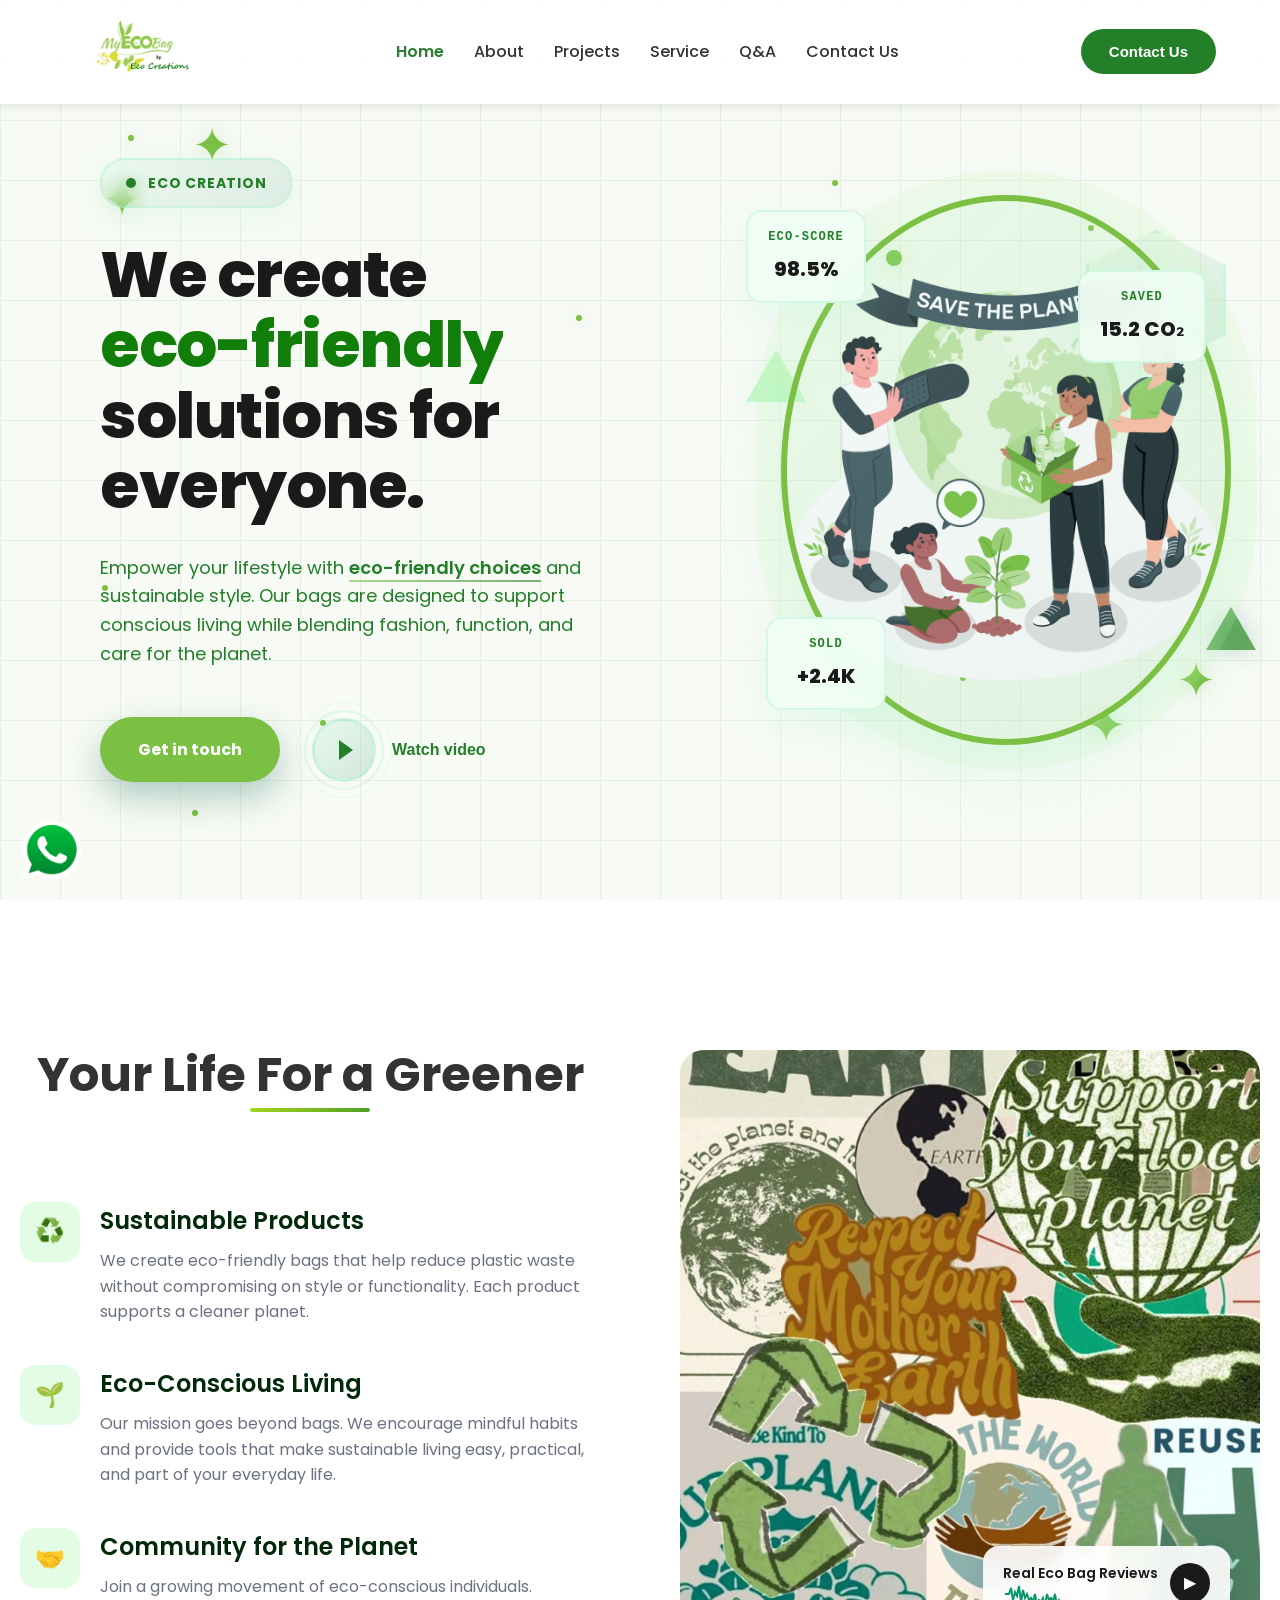
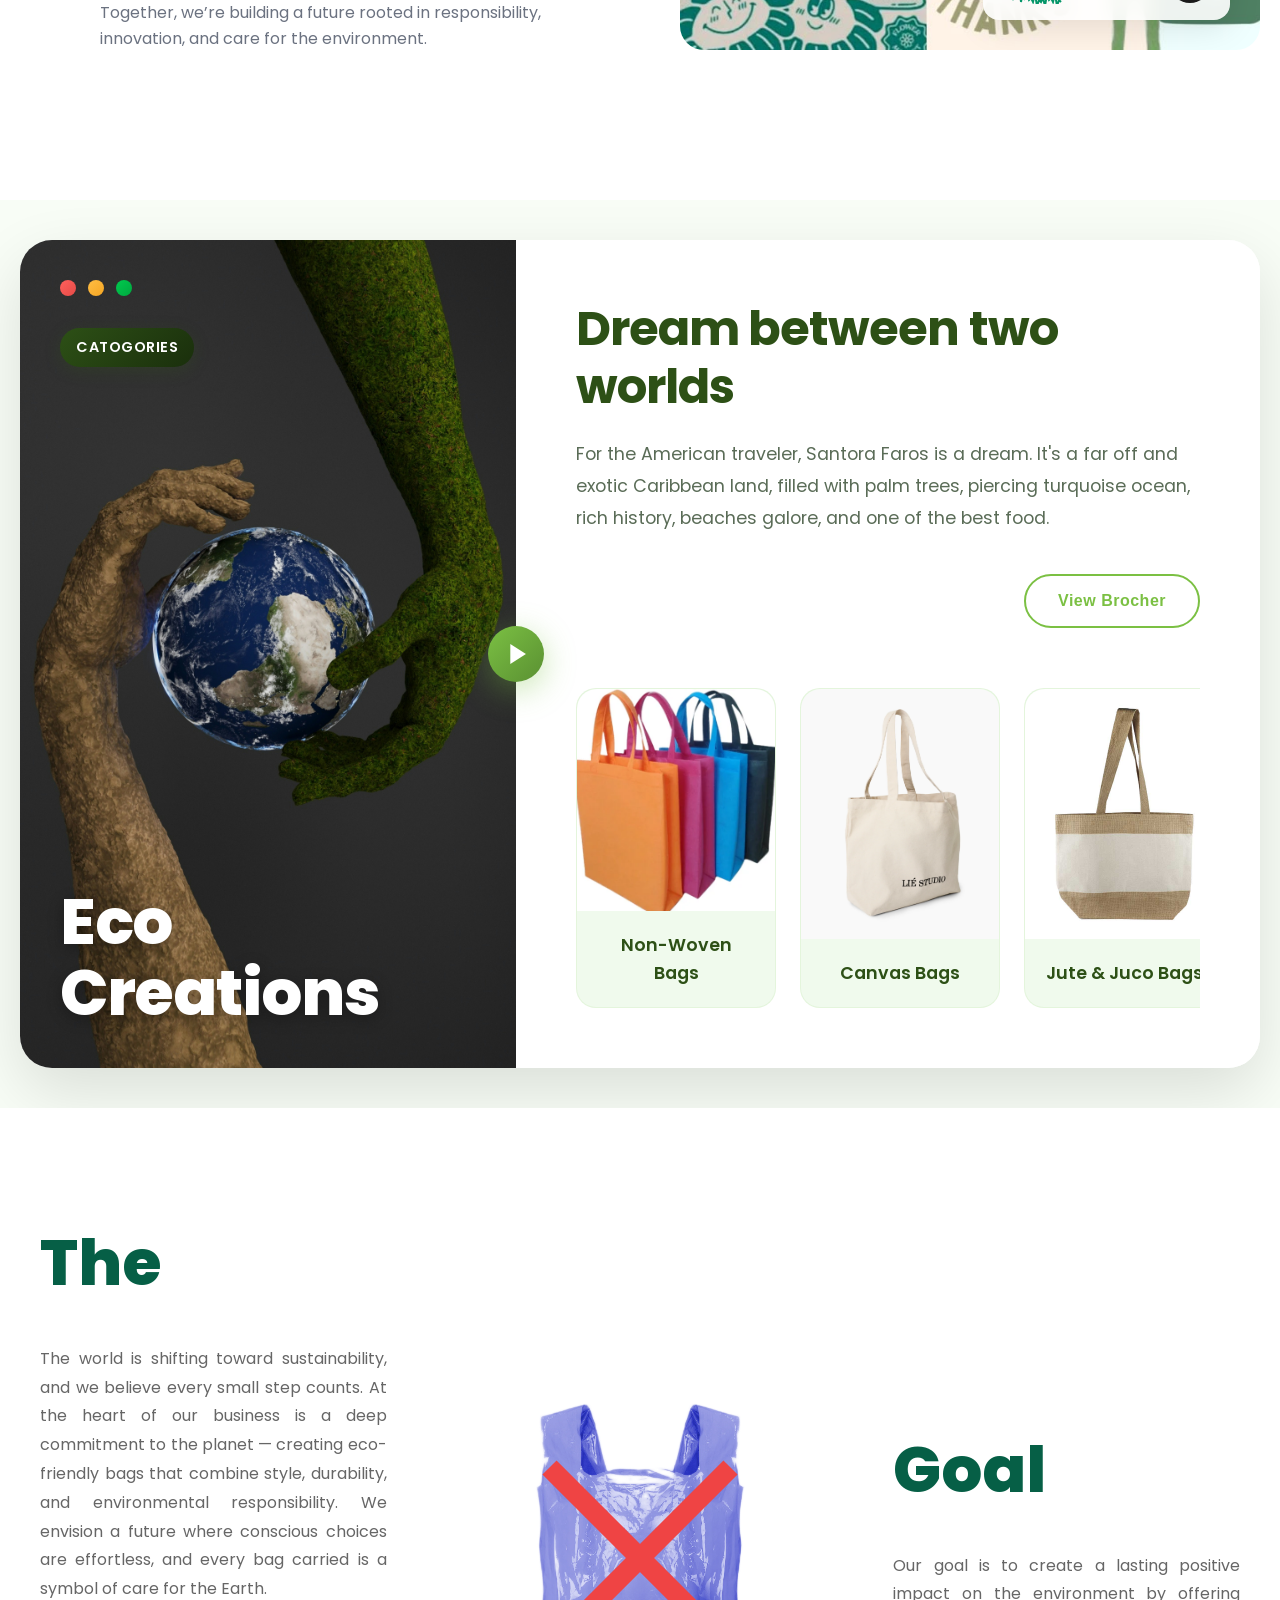
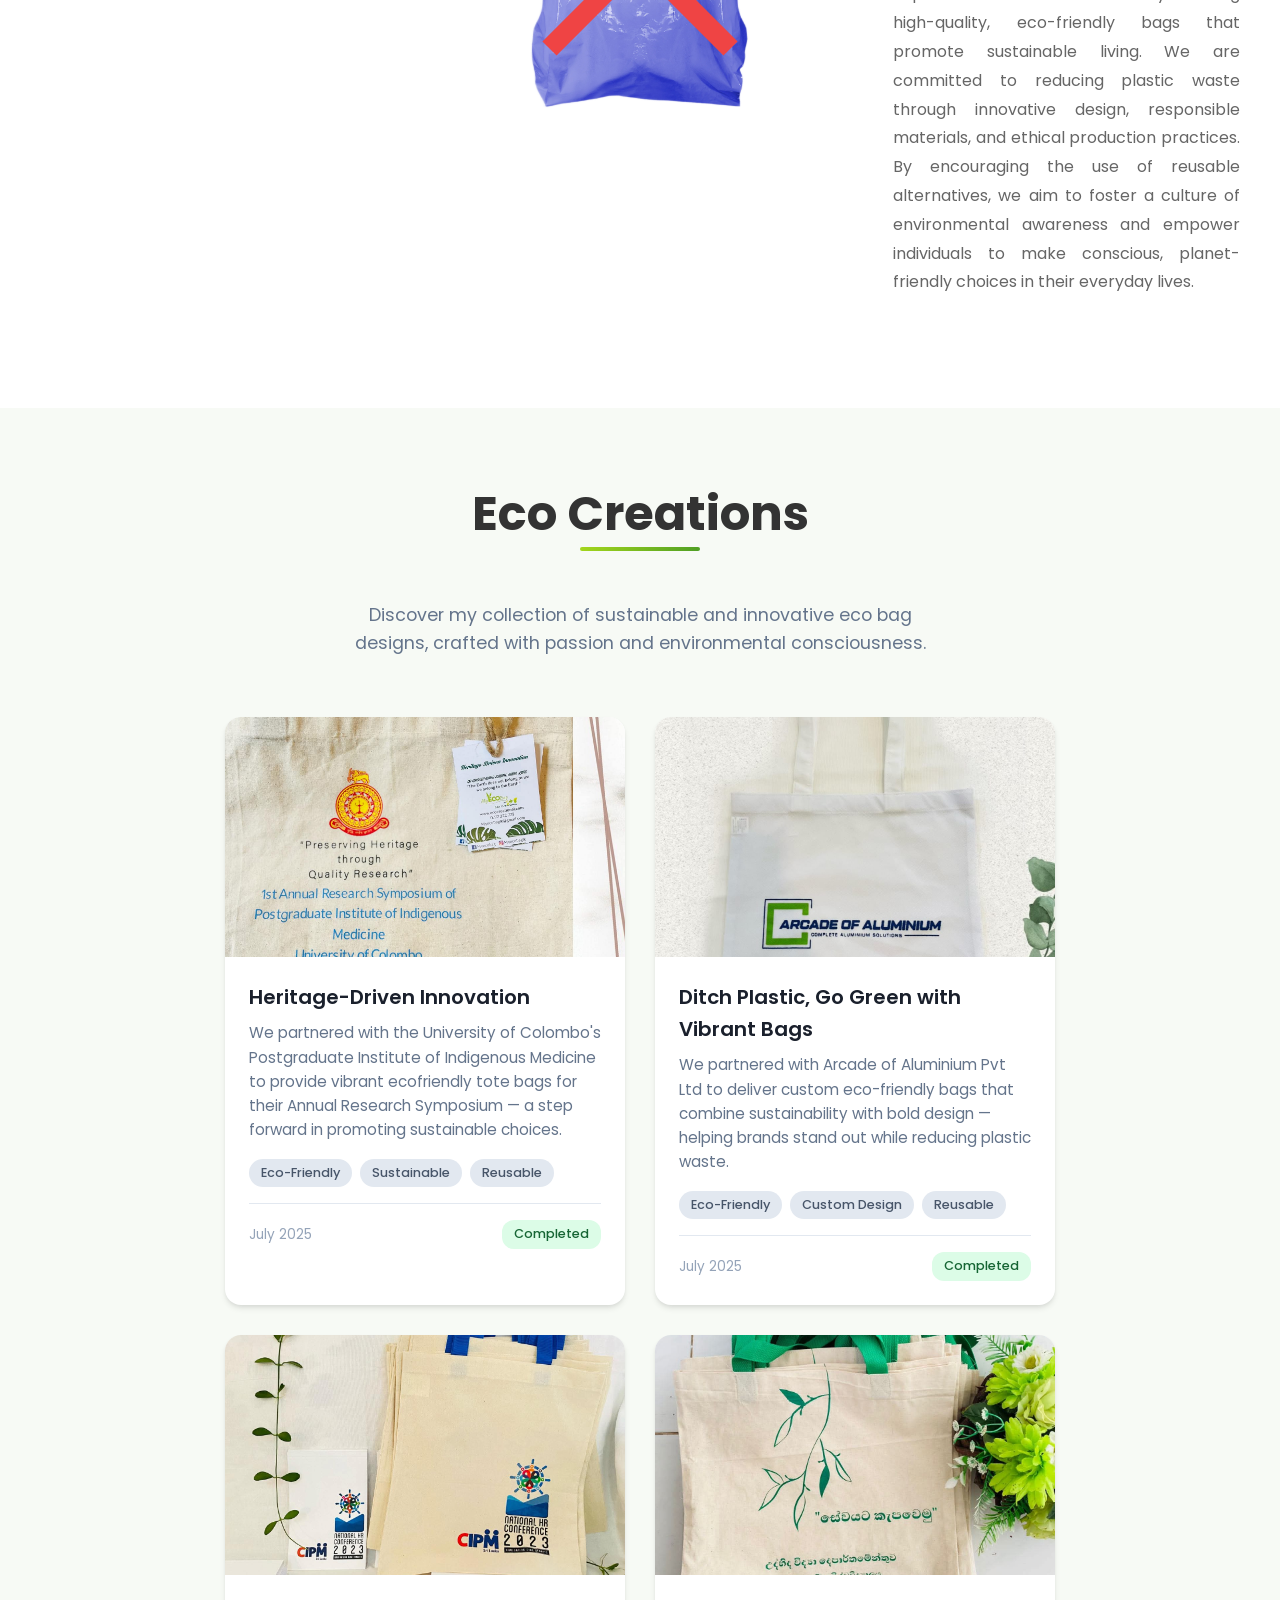
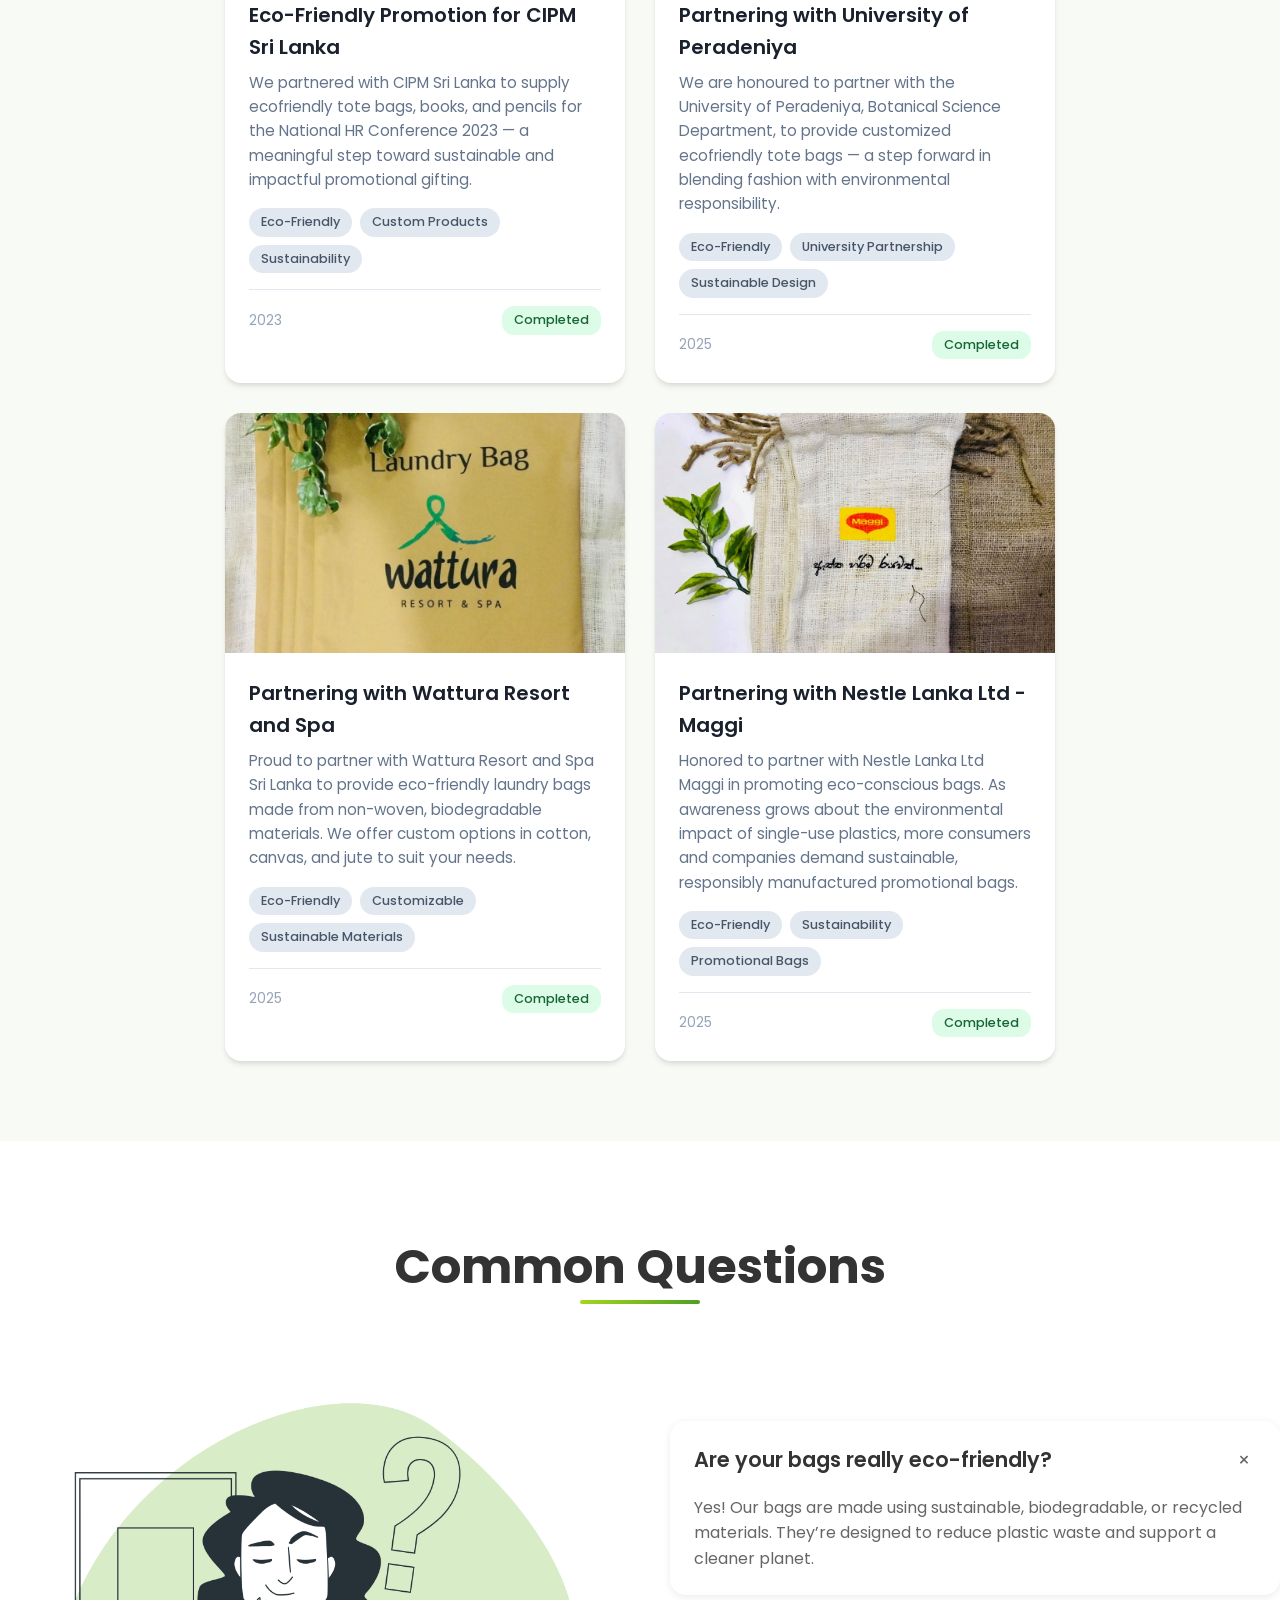
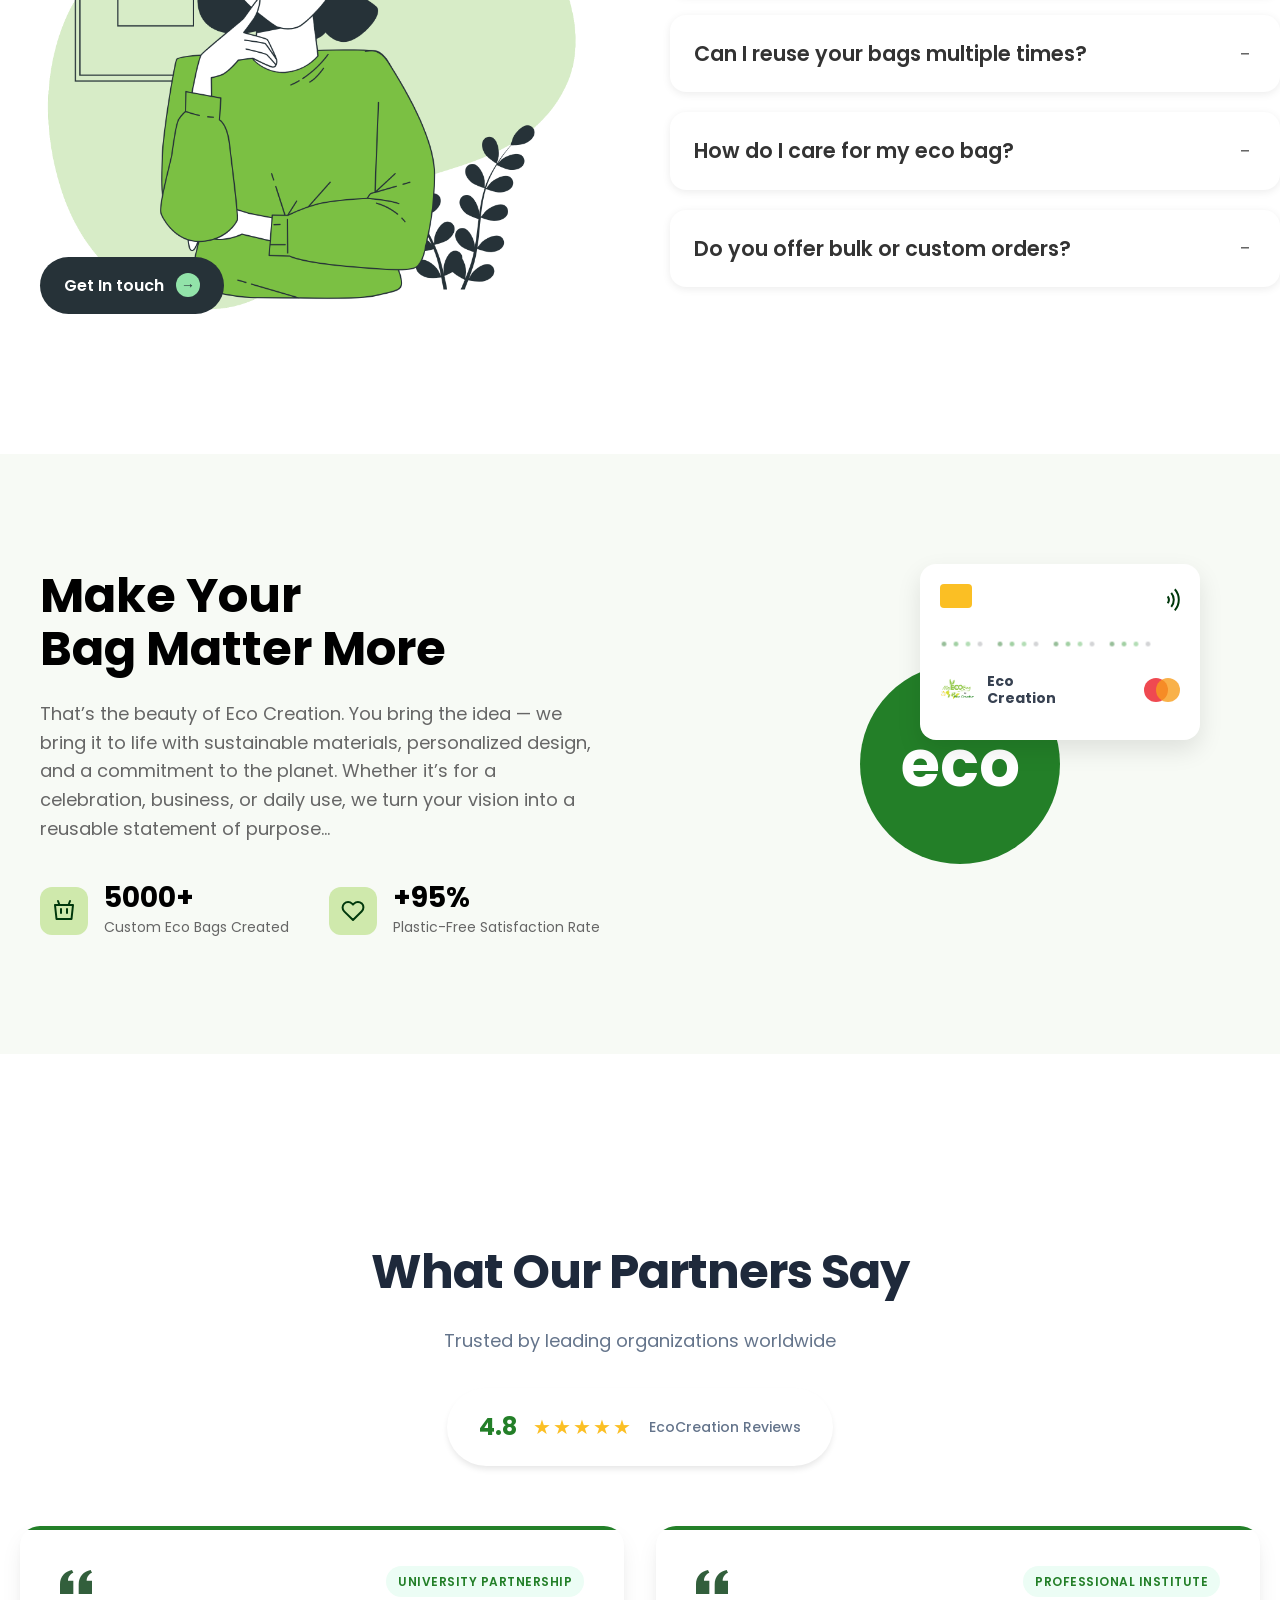
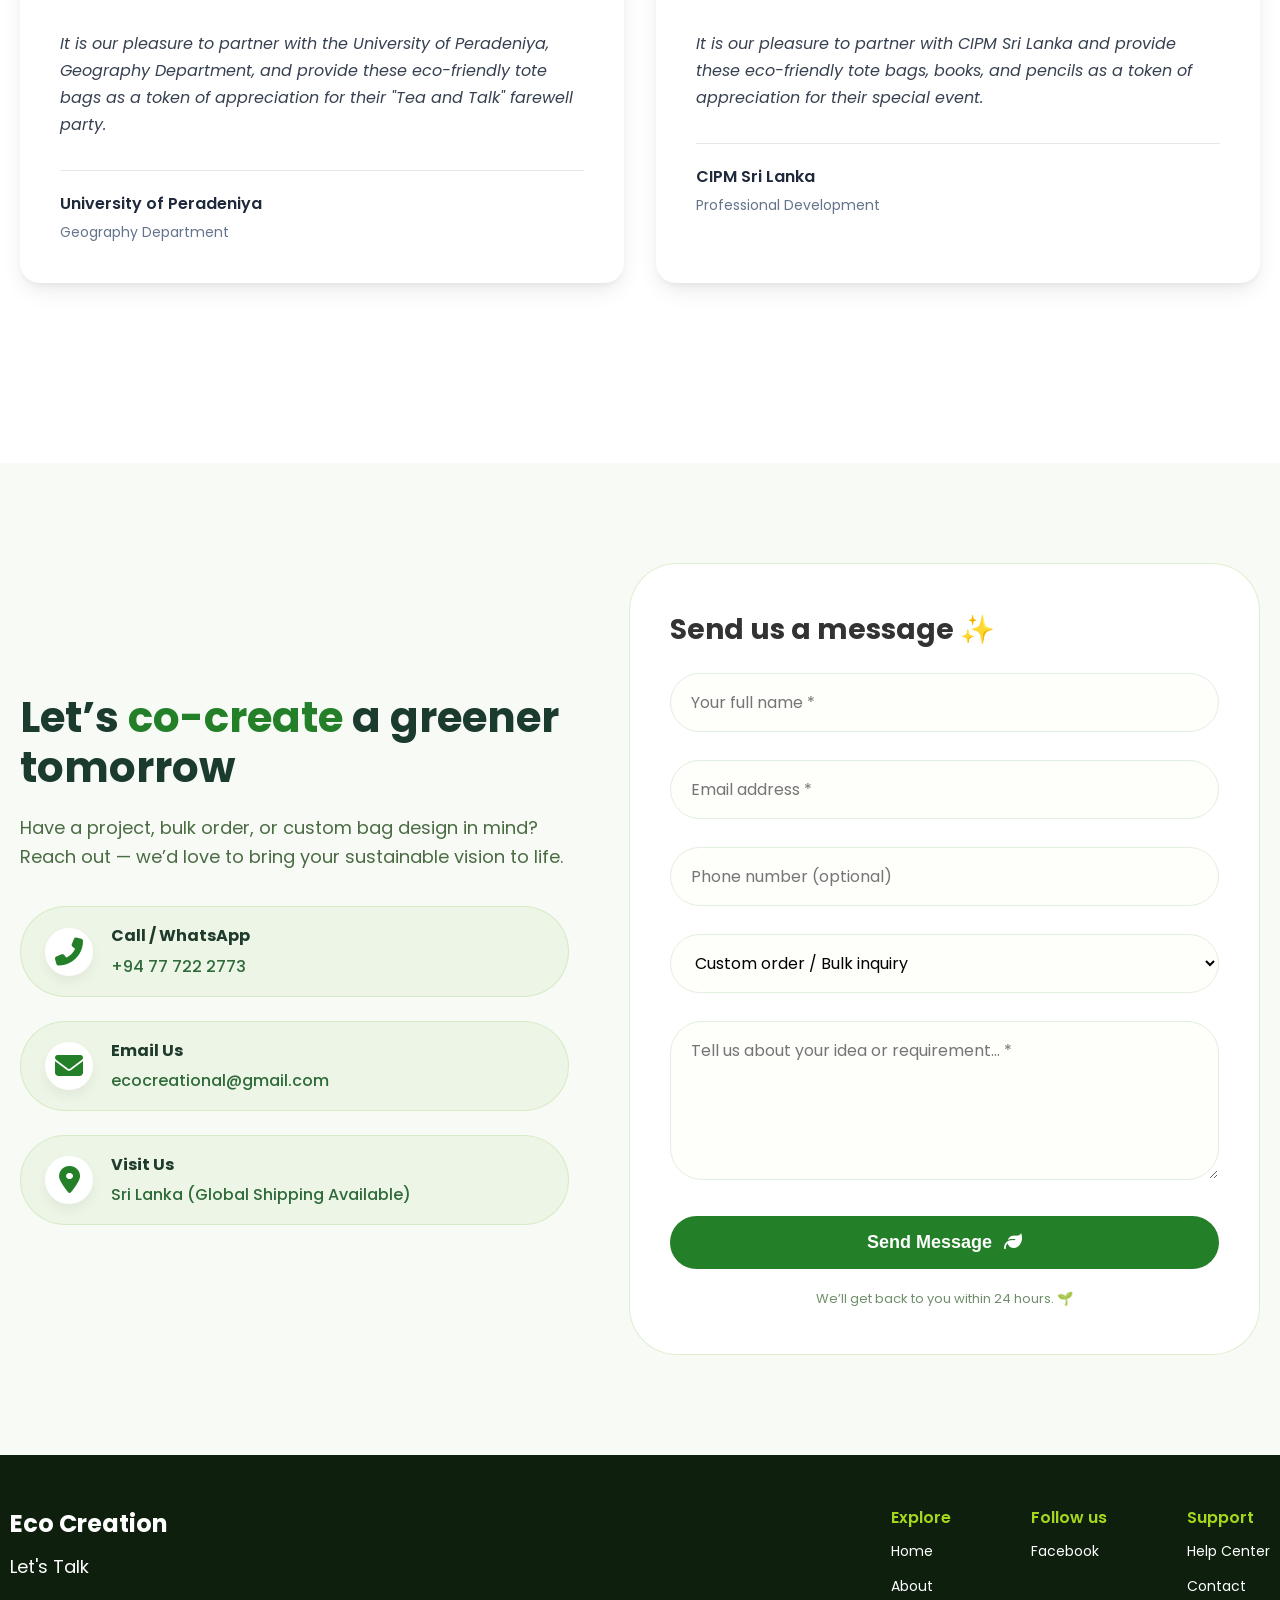
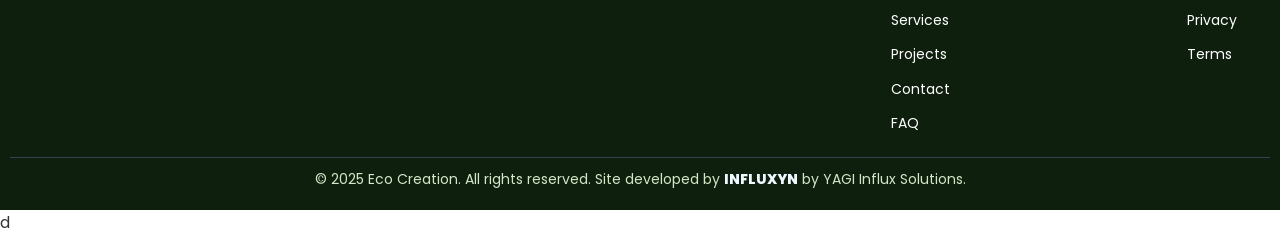
==== commit b6954567: "Update index.html" ====
--- a/index.html
+++ b/index.html
@@ -1101,9 +1101,7 @@
     <div class="whatsapp-button" onclick="window.open('https://wa.me/94777222773', '_blank')">
 
     </div>
-    <div class="up" onclick="scrollToTop()">
-        <i class="fas fa-arrow-up"></i>
-    </div>
+
 
     <script>
        // MOBILE MENU
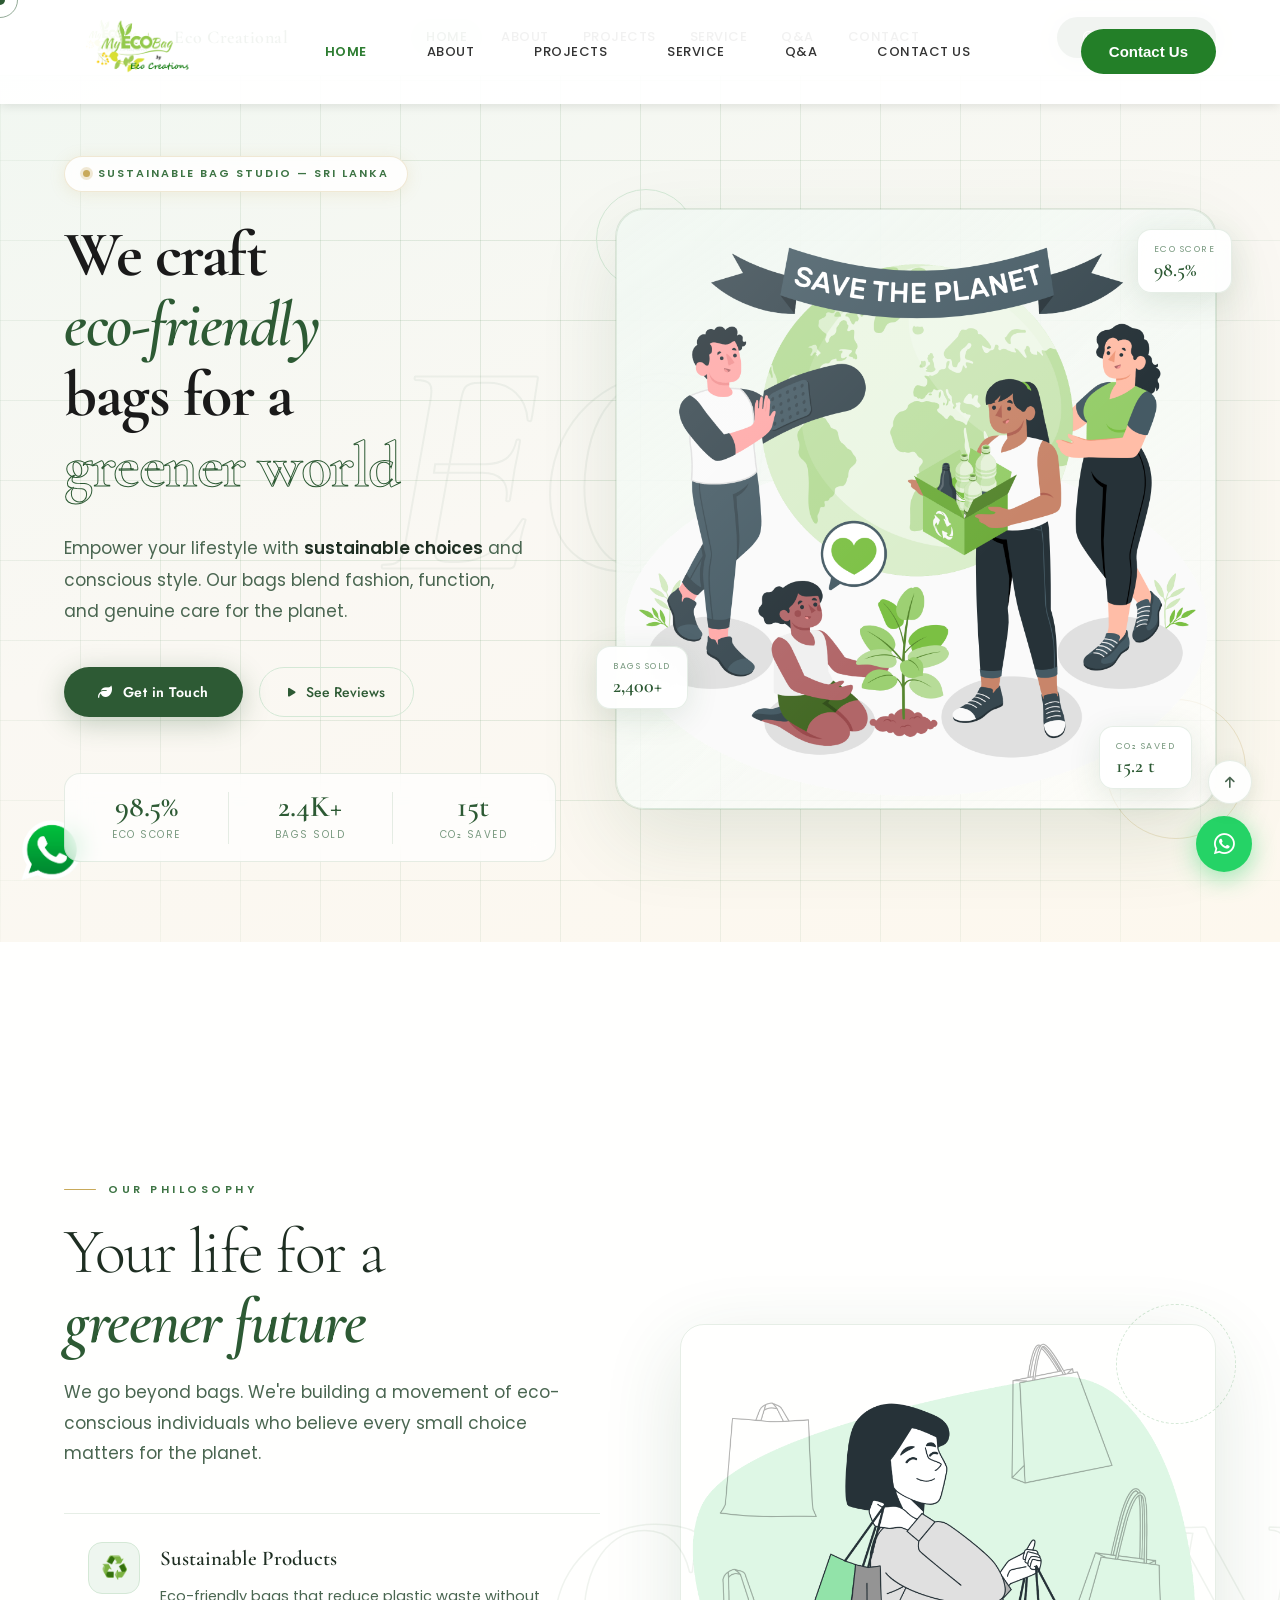
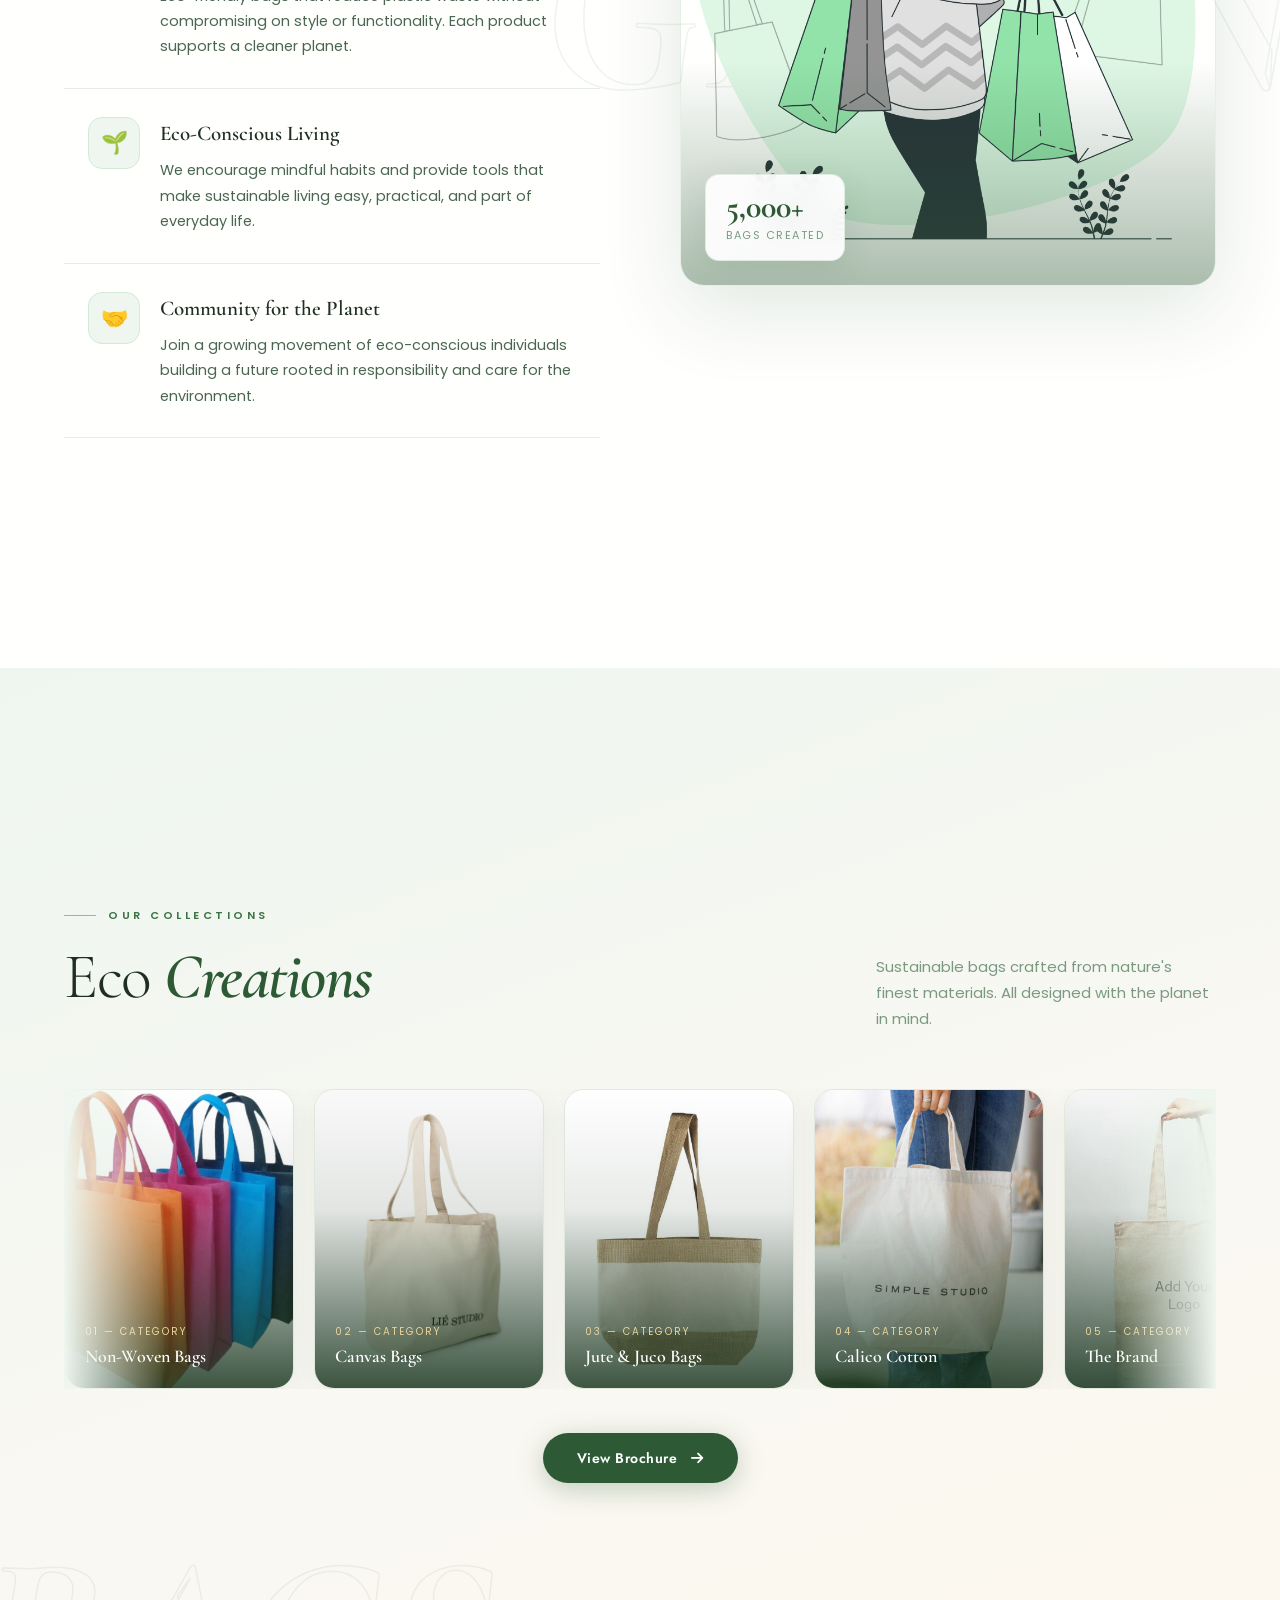
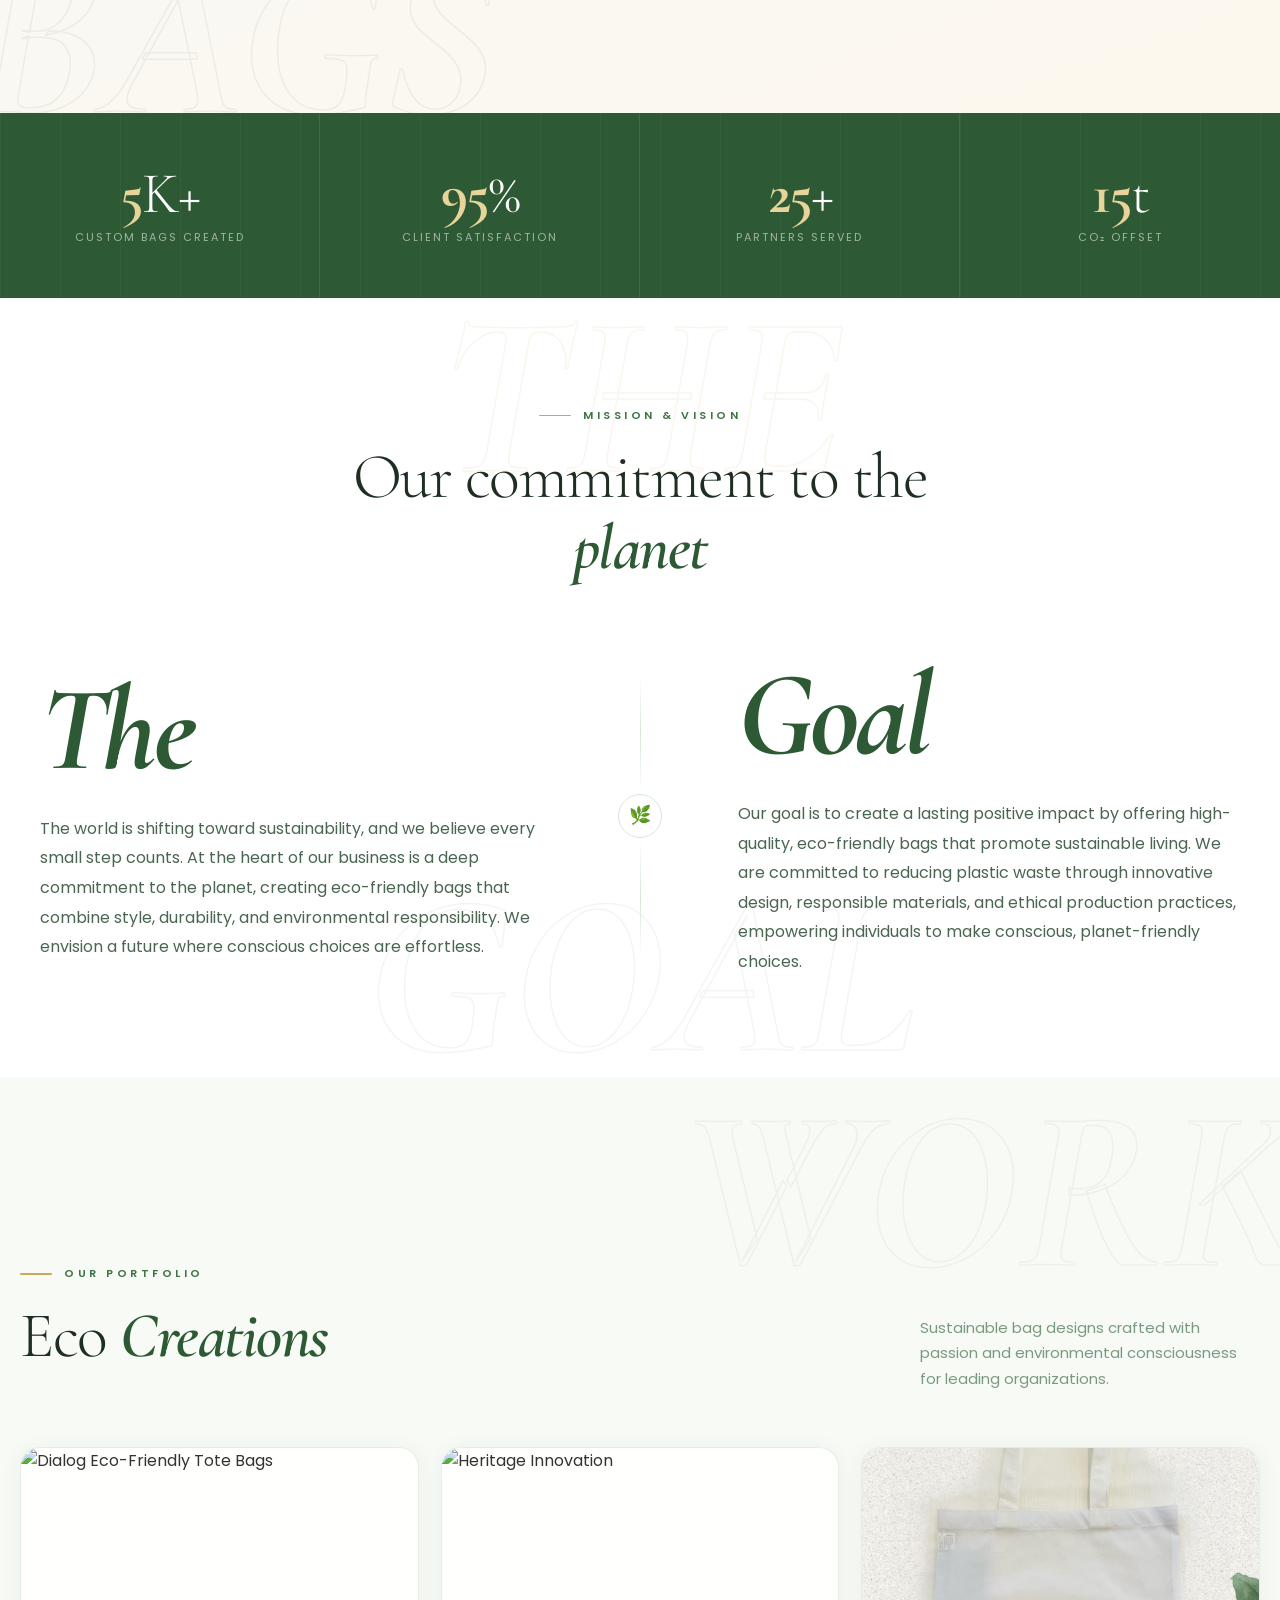
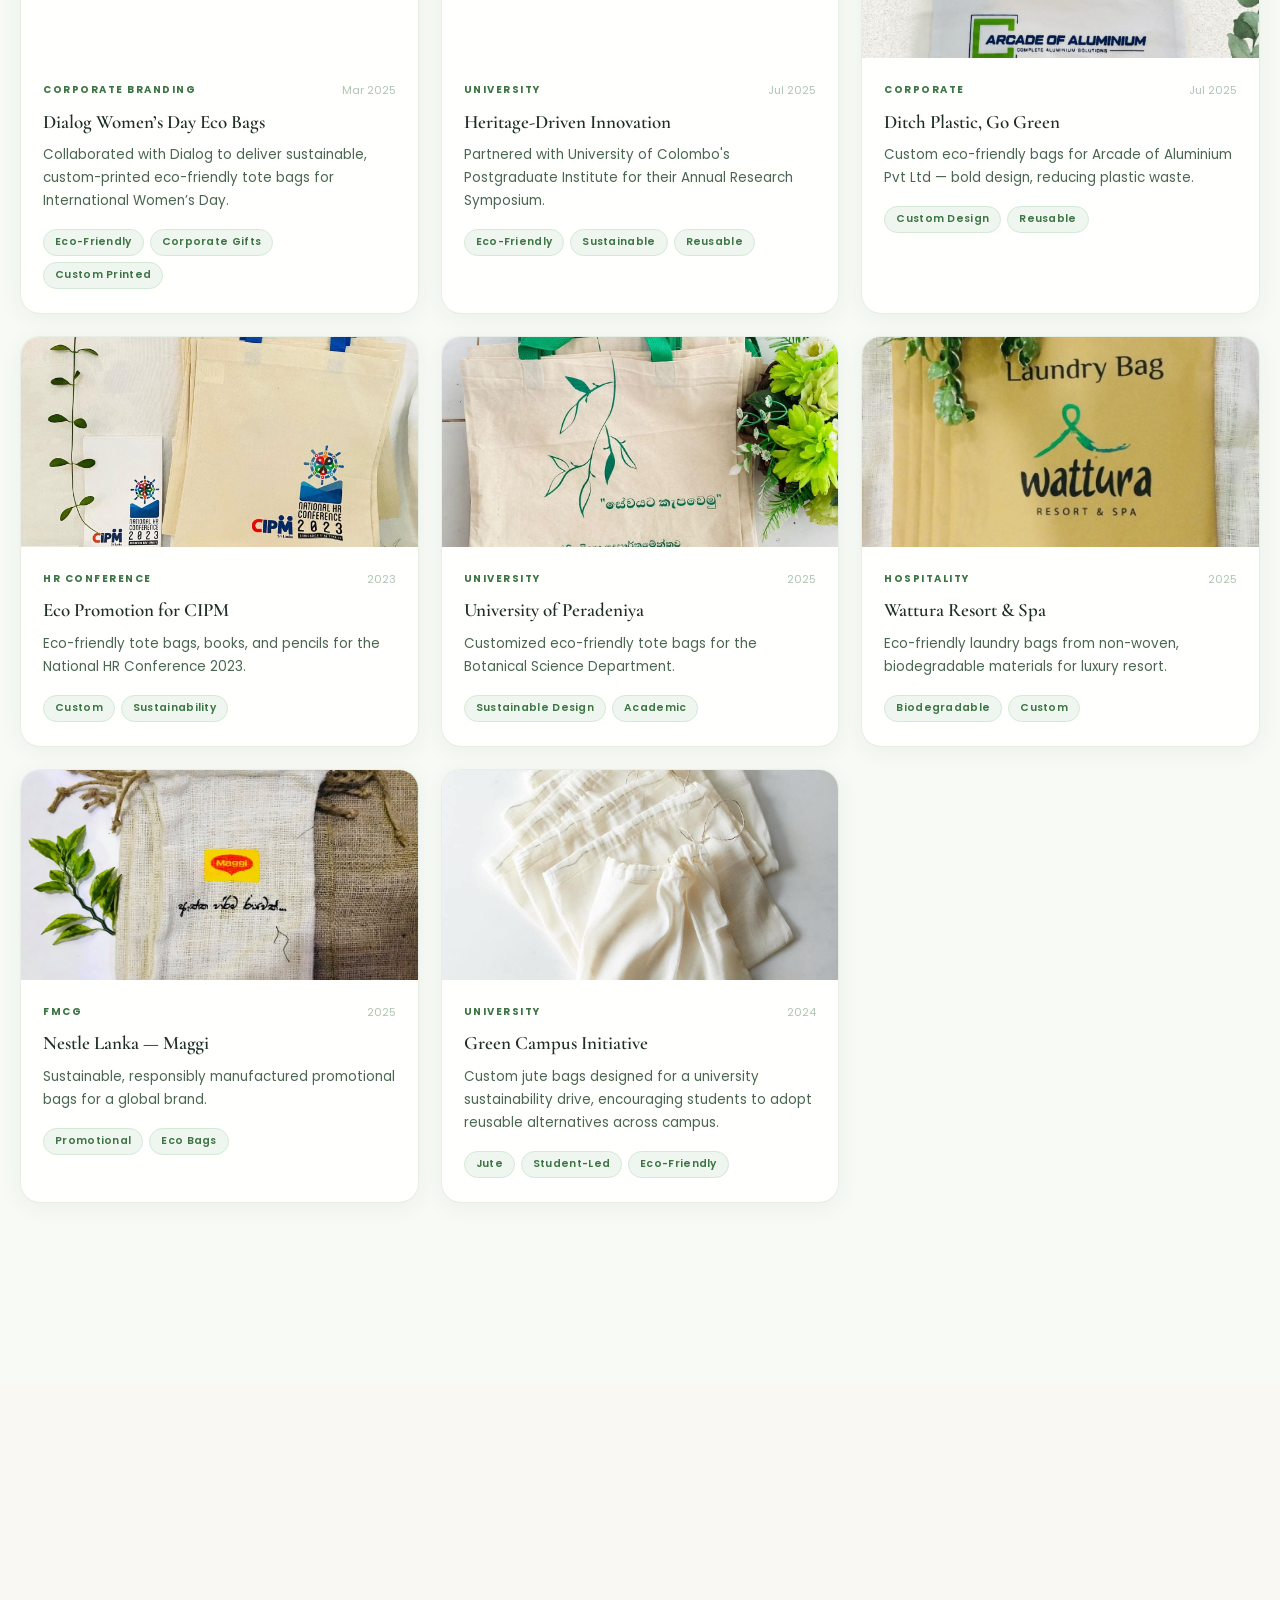
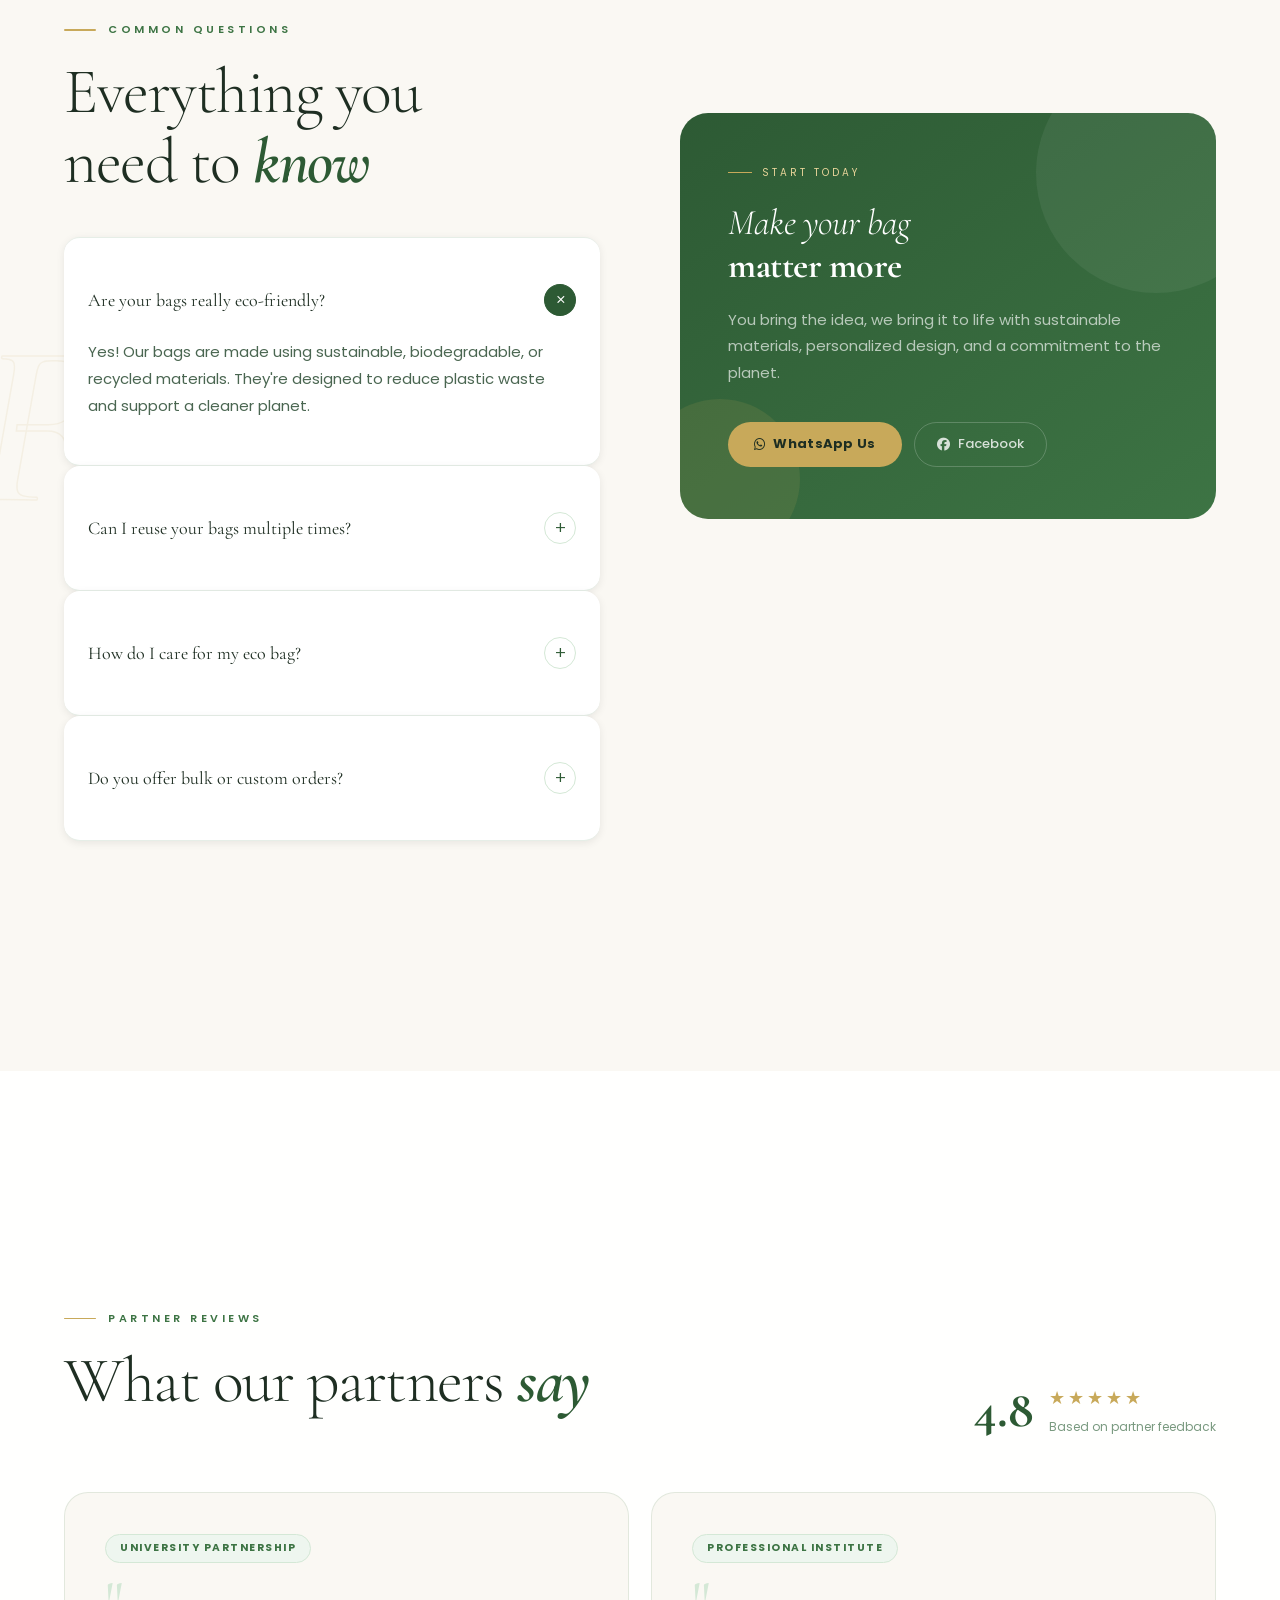
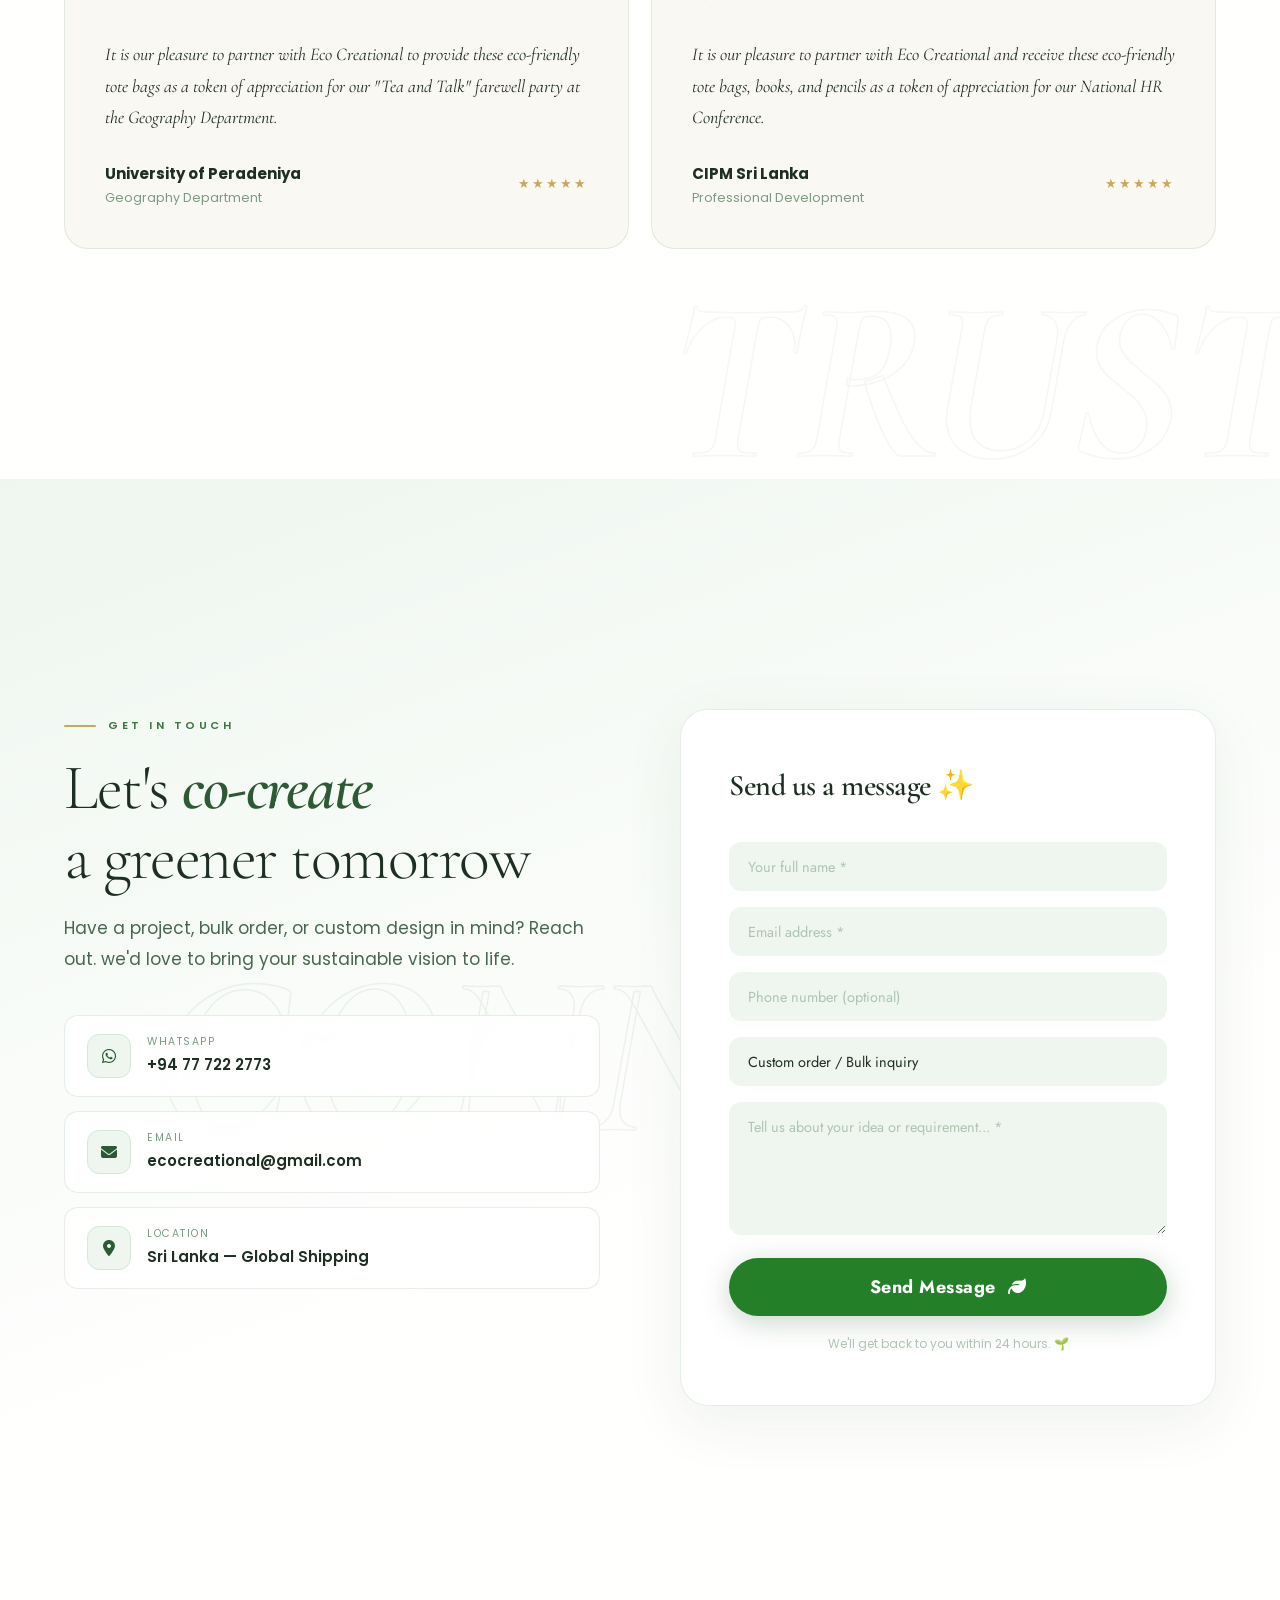
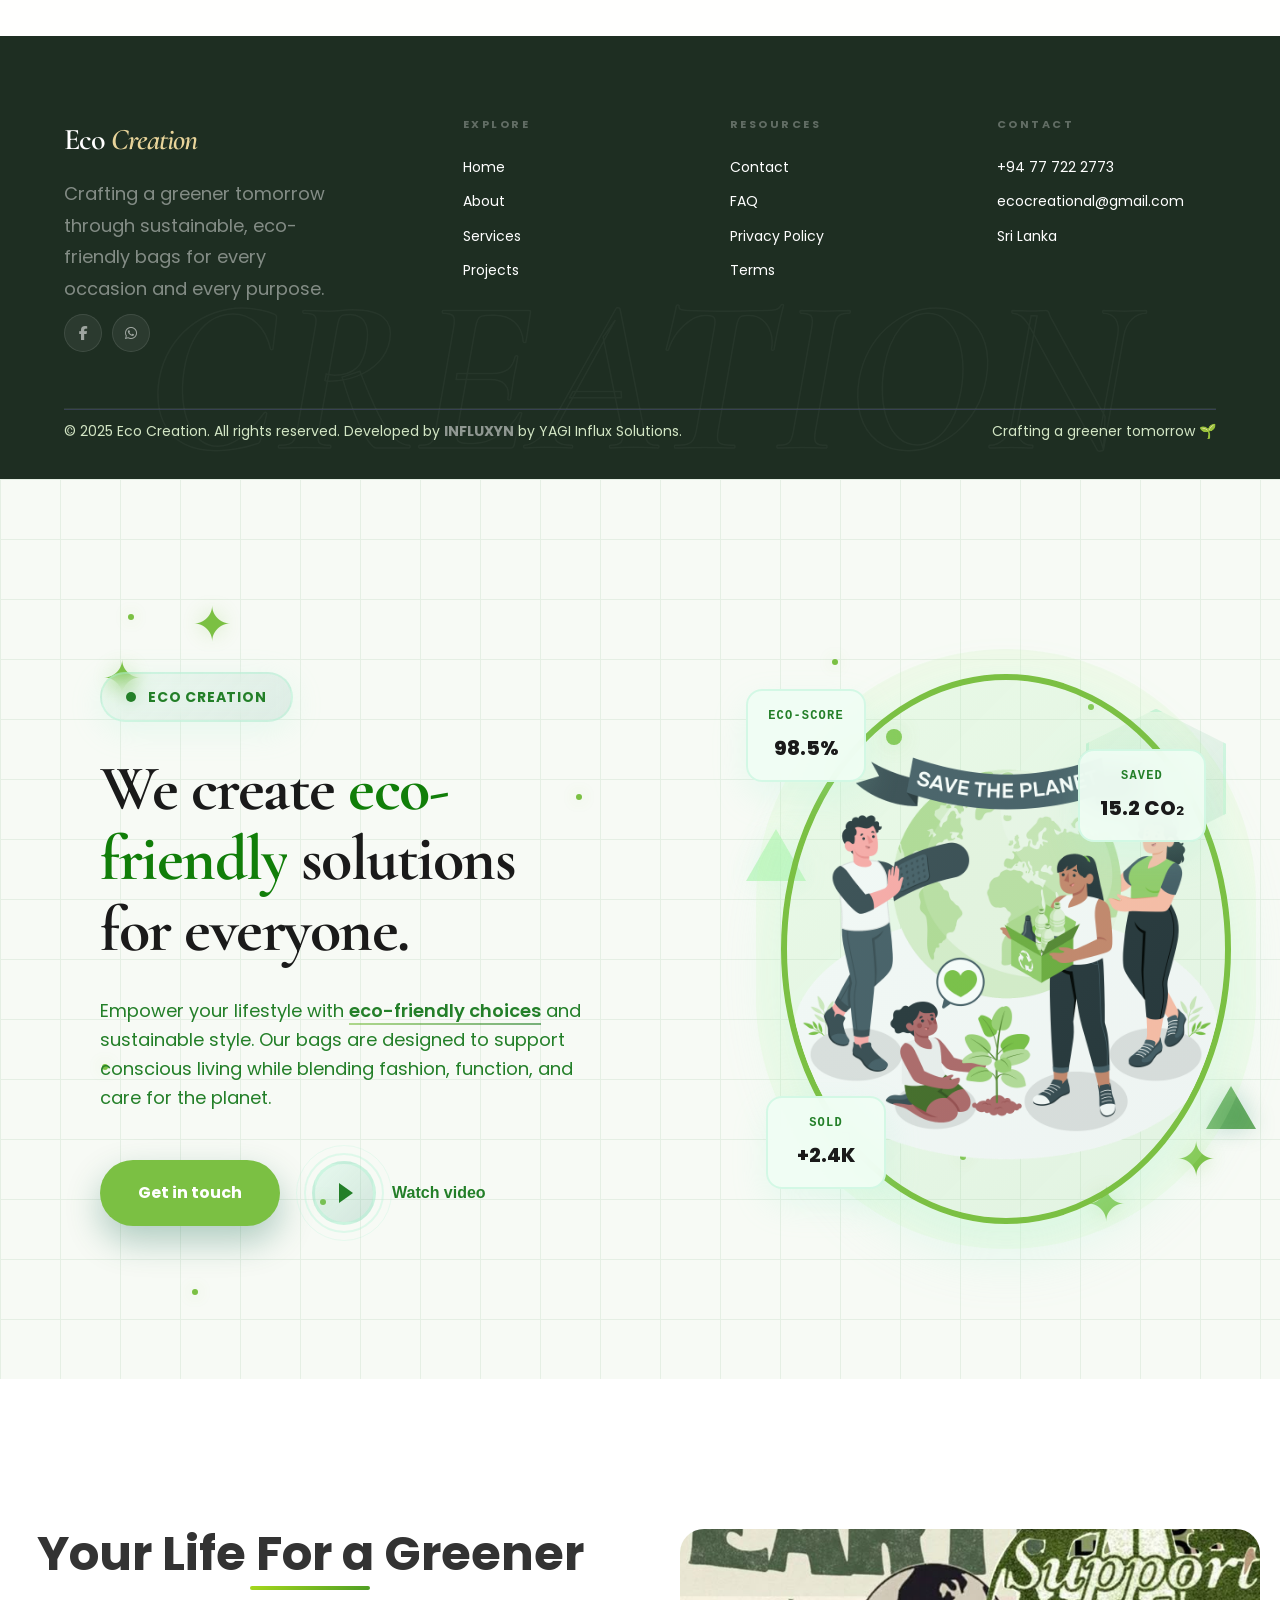
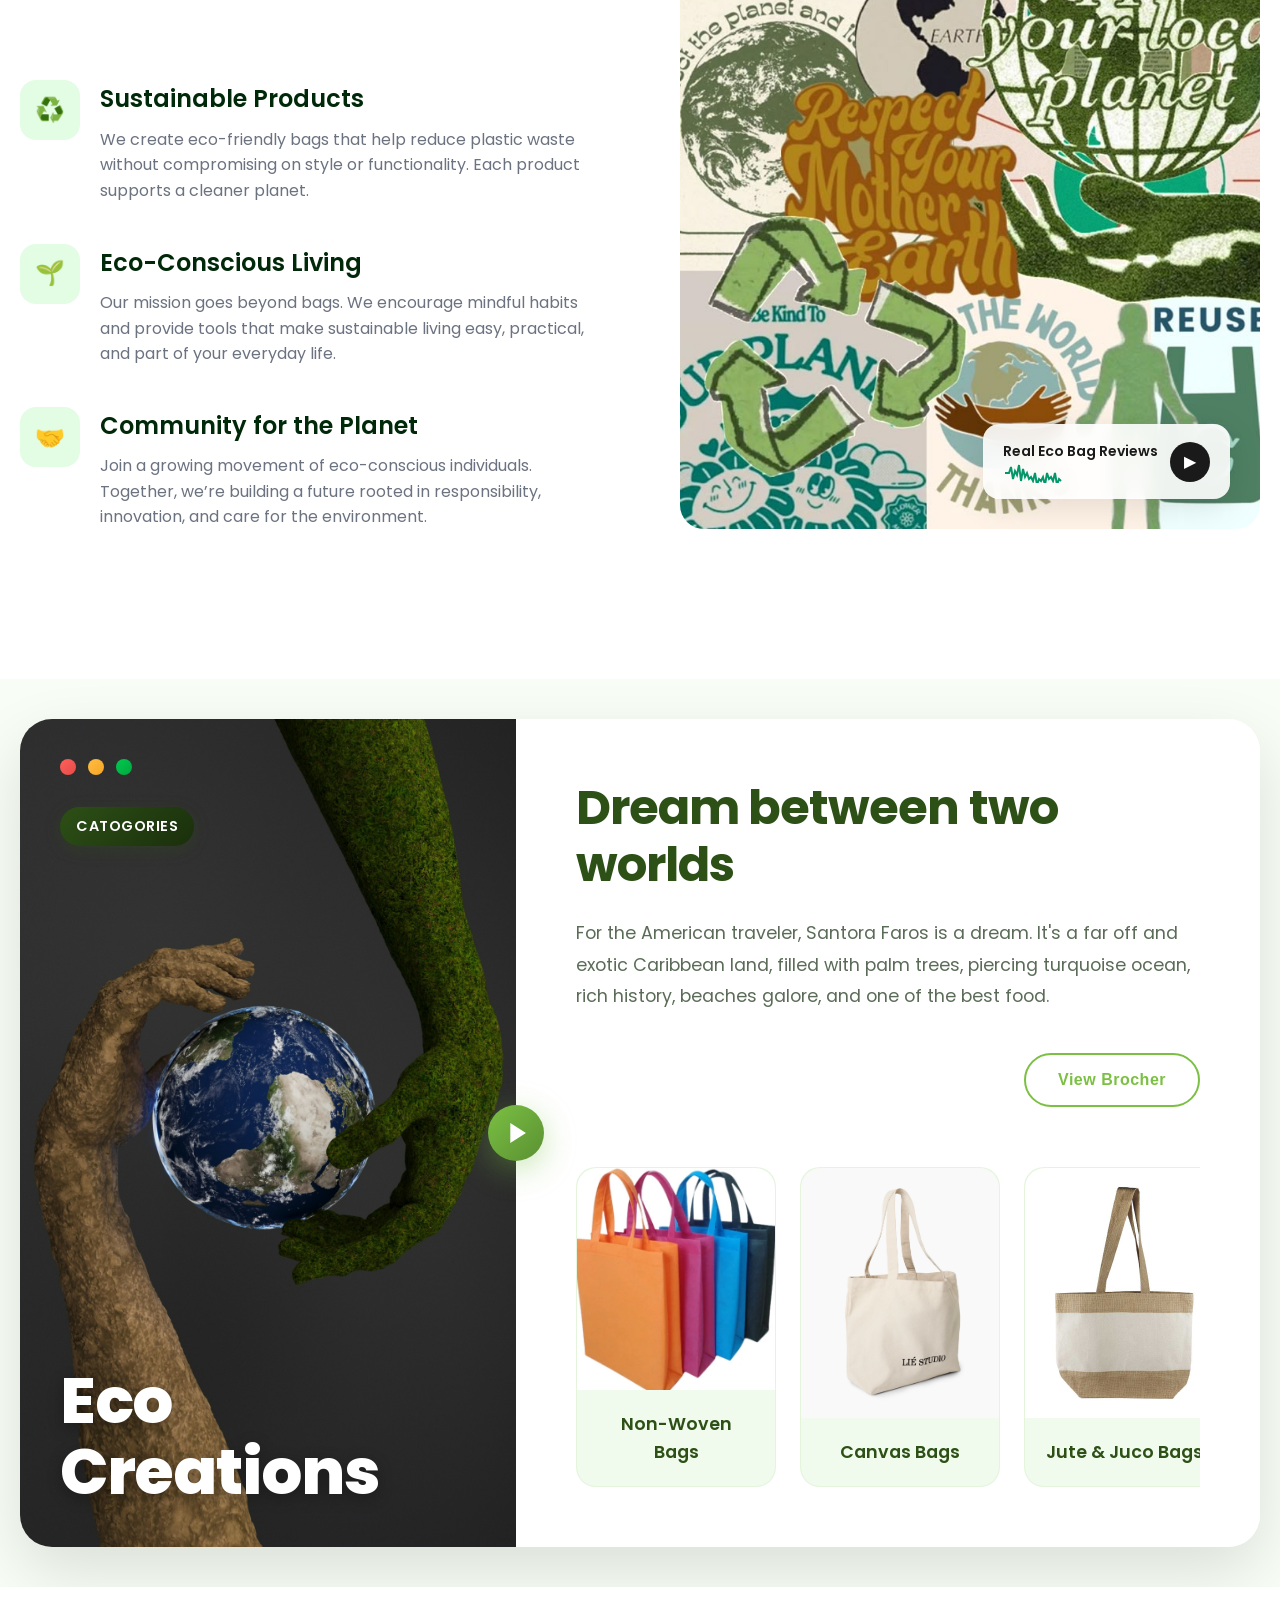
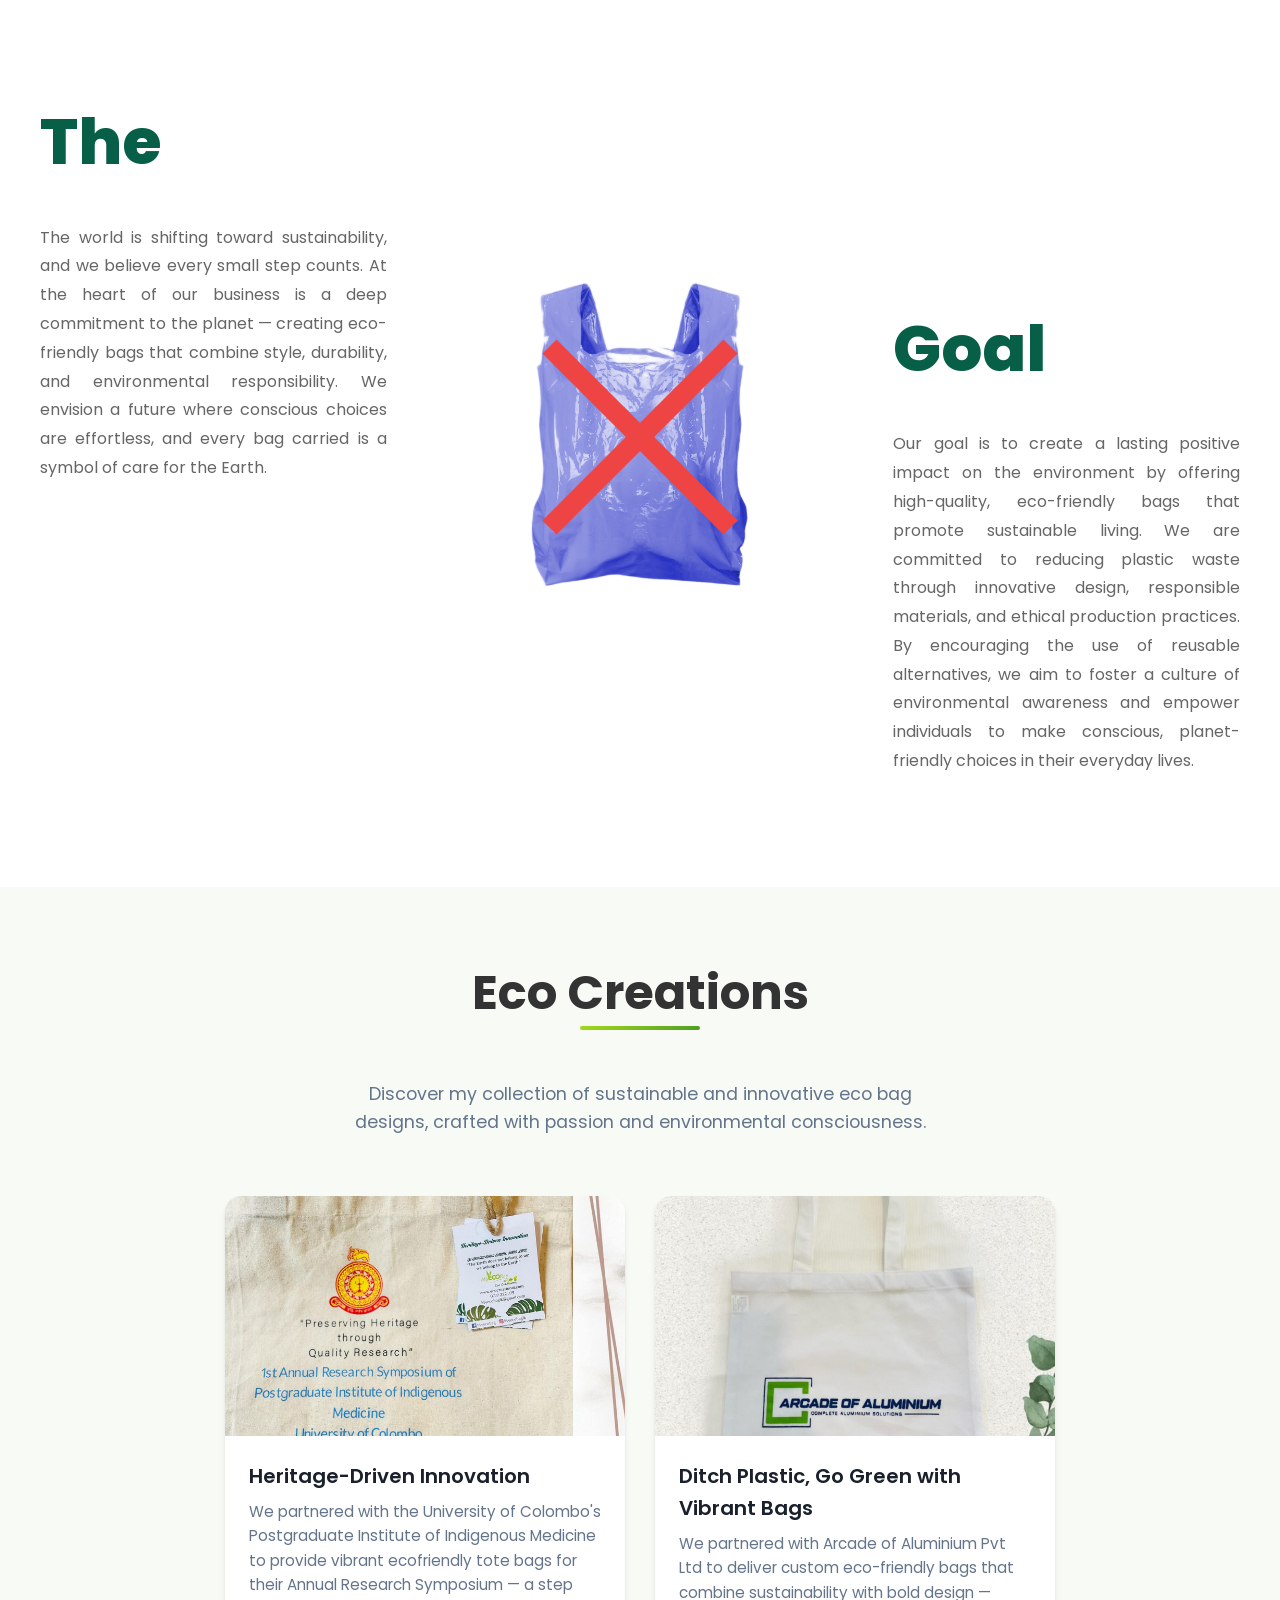
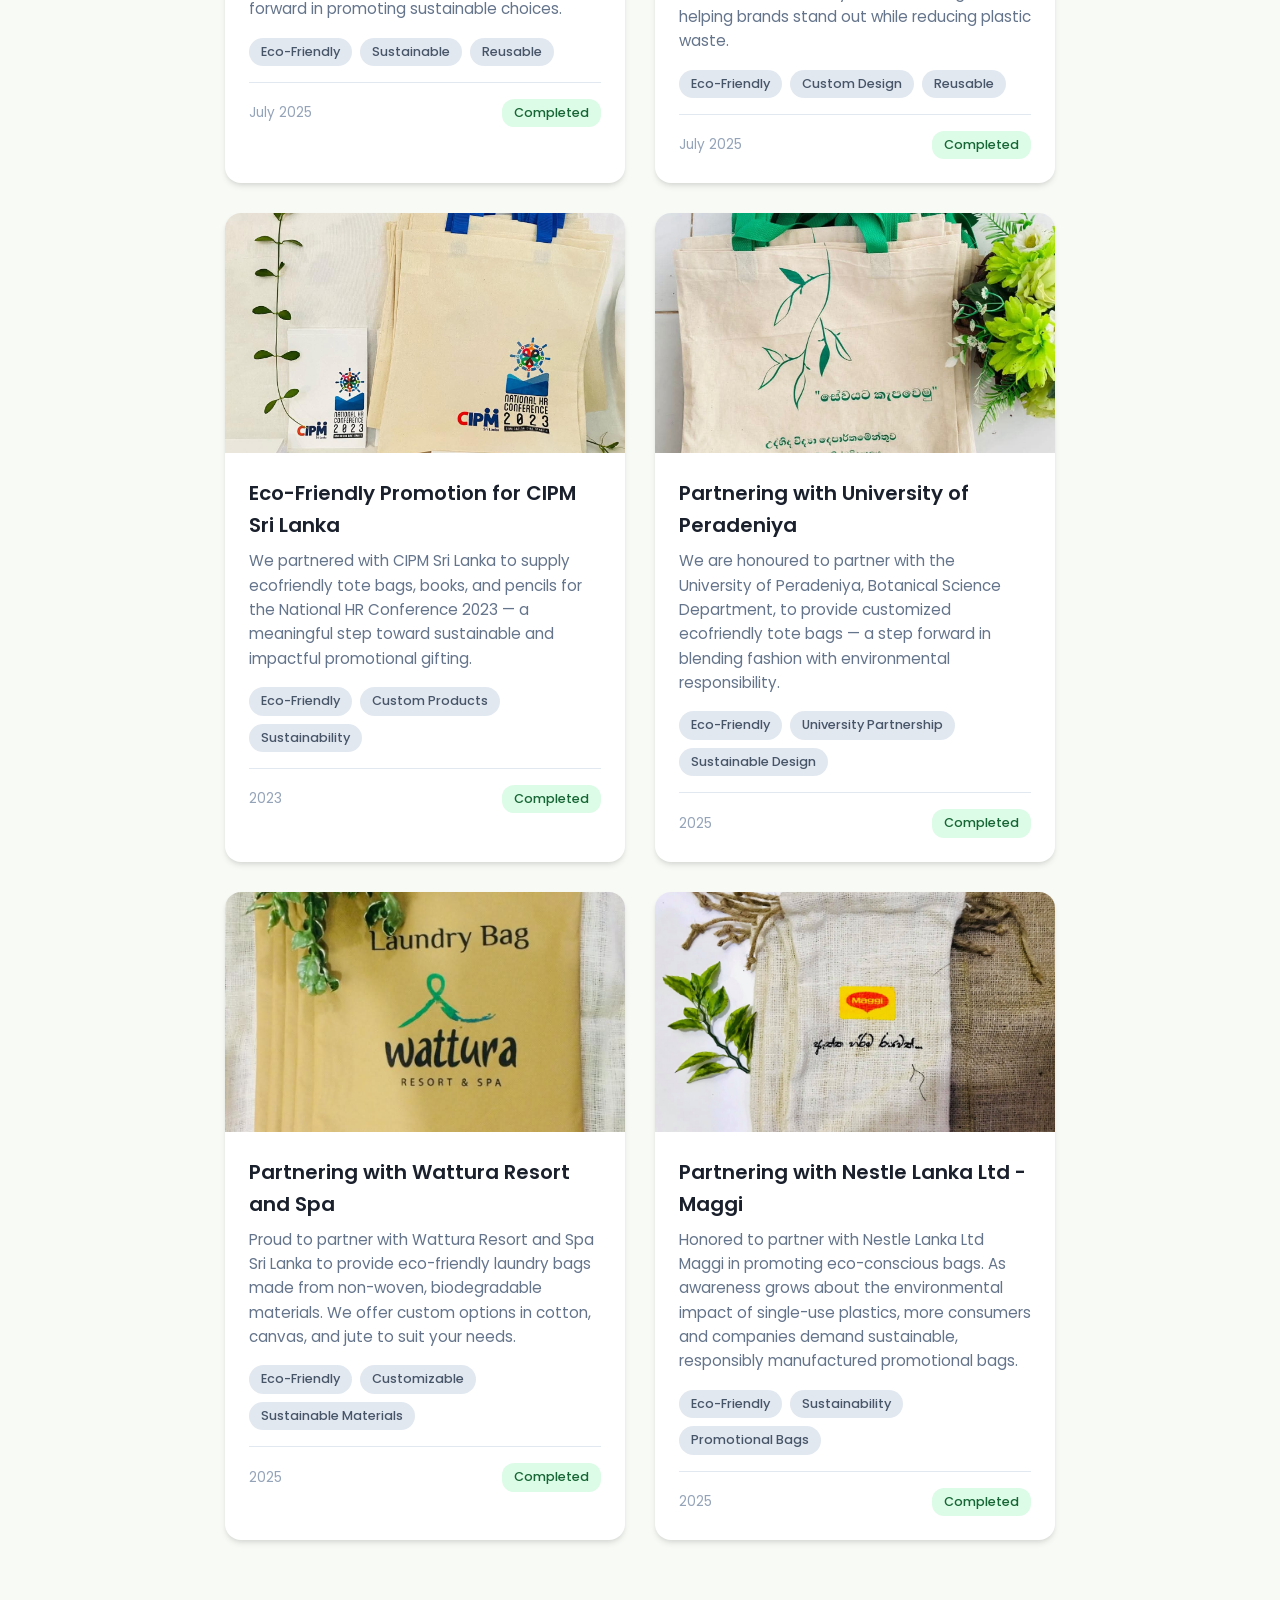
==== commit b8fe8c4e: "Update index.html" ====
--- a/index.html
+++ b/index.html
@@ -5,7 +5,3064 @@
     <meta charset="UTF-8">
     <meta name="viewport" content="width=device-width, initial-scale=1.0">
     <title>Eco Creational</title>
-    <link rel="stylesheet" href="styles.css">
+    <link rel="stylesheet" href="styles.css"><!DOCTYPE html>
+<html lang="en">
+
+<head>
+  <meta charset="UTF-8">
+  <meta name="viewport" content="width=device-width, initial-scale=1.0">
+  <title>Eco Creational | Sustainable Eco-Friendly Bags</title>
+  <link rel="icon" type="image/png" href="assests/logo.png">
+  <link rel="stylesheet" href="https://cdnjs.cloudflare.com/ajax/libs/font-awesome/6.5.0/css/all.min.css">
+  <link
+    href="https://fonts.googleapis.com/css2?family=Cormorant+Garamond:ital,wght@0,300;0,400;0,600;0,700;1,300;1,400;1,600&family=Jost:wght@300;400;500;600&display=swap"
+    rel="stylesheet">
+  <script src="https://cdn.emailjs.com/sdk/3.2.0/email.min.js"></script>
+  <script>(function () { emailjs.init('tVmvNGUKXRhqvsVzU'); })();</script>
+  
+    <script src="https://cdn.botpress.cloud/webchat/v3.6/inject.js"></script>
+<script src="https://files.bpcontent.cloud/2026/04/15/13/20260415131701-72YBO3UP.js" defer></script>
+    
+
+  <style>
+    /* ─── DESIGN TOKENS ──────────────────────────────────────────────── */
+    :root {
+      --sage: #7a9e7e;
+      --sage-light: #a8c5ac;
+      --sage-pale: #d4e8d6;
+      --sage-ultra: #eef6ef;
+      --forest: #2d5a34;
+      --forest-mid: #3d7444;
+      --leaf: #5a8f5f;
+      --gold: #c8a95a;
+      --gold-light: #e8d49a;
+      --gold-ultra: #fdf8ee;
+      --cream: #faf8f3;
+      --warm-white: #fffffe;
+      --text-dark: #1e2e22;
+      --text-mid: #4a6651;
+      --text-soft: #7a9a80;
+      --text-faint: #afc4b3;
+      --border: rgba(90, 143, 95, 0.15);
+      --border-gold: rgba(200, 169, 90, 0.25);
+      --font-serif: 'Cormorant Garamond', Georgia, serif;
+      --font-sans: 'Jost', system-ui, sans-serif;
+      --ease-out: cubic-bezier(0.16, 1, 0.3, 1);
+      --ease-in-out: cubic-bezier(0.87, 0, 0.13, 1);
+    }
+
+    /* ─── RESET & BASE ───────────────────────────────────────────────── */
+    *,
+    *::before,
+    *::after {
+      box-sizing: border-box;
+      margin: 0;
+      padding: 0;
+    }
+
+    html {
+      scroll-behavior: smooth;
+      font-size: 16px;
+    }
+
+    body {
+      font-family: var(--font-sans);
+      background: var(--cream);
+      color: var(--text-dark);
+      overflow-x: hidden;
+      cursor: none;
+    }
+
+    /* ─── CUSTOM CURSOR ──────────────────────────────────────────────── */
+    .cursor {
+      position: fixed;
+      top: 0;
+      left: 0;
+      width: 10px;
+      height: 10px;
+      background: var(--forest);
+      border-radius: 50%;
+      pointer-events: none;
+      z-index: 99999;
+      transform: translate(-50%, -50%);
+      transition: width 0.3s var(--ease-out), height 0.3s var(--ease-out), background 0.3s;
+      mix-blend-mode: multiply;
+    }
+
+    .cursor-ring {
+      position: fixed;
+      top: 0;
+      left: 0;
+      width: 36px;
+      height: 36px;
+      border: 1.5px solid var(--forest);
+      border-radius: 50%;
+      pointer-events: none;
+      z-index: 99998;
+      transform: translate(-50%, -50%);
+      transition: transform 0.12s ease, width 0.3s var(--ease-out), height 0.3s var(--ease-out), opacity 0.3s;
+      opacity: 0.5;
+    }
+
+    body:has(a:hover) .cursor,
+    body:has(button:hover) .cursor {
+      width: 20px;
+      height: 20px;
+      background: var(--gold);
+    }
+
+    body:has(a:hover) .cursor-ring,
+    body:has(button:hover) .cursor-ring {
+      width: 52px;
+      height: 52px;
+      opacity: 0.25;
+    }
+
+    /* ─── LOADER ─────────────────────────────────────────────────────── */
+    #eco-loader {
+      position: fixed;
+      inset: 0;
+      z-index: 9999;
+      background: var(--cream);
+      display: flex;
+      align-items: center;
+      justify-content: center;
+      flex-direction: column;
+      transition: opacity 0.9s var(--ease-out), transform 0.9s var(--ease-out);
+    }
+
+    #eco-loader.hide {
+      opacity: 0;
+      pointer-events: none;
+      transform: scale(1.03);
+    }
+
+    .loader-leaf {
+      width: 64px;
+      height: 64px;
+      animation: loaderSpin 2.4s ease-in-out infinite;
+      margin-bottom: 24px;
+    }
+
+    @keyframes loaderSpin {
+      0% {
+        transform: rotate(-15deg) scale(0.95);
+      }
+
+      50% {
+        transform: rotate(15deg) scale(1.05);
+      }
+
+      100% {
+        transform: rotate(-15deg) scale(0.95);
+      }
+    }
+
+    .loader-name {
+      font-family: var(--font-serif);
+      font-size: 22px;
+      font-weight: 300;
+      letter-spacing: 8px;
+      color: var(--forest);
+      text-transform: uppercase;
+      margin-bottom: 6px;
+      opacity: 0;
+      animation: fadeUp 0.8s 0.3s var(--ease-out) forwards;
+    }
+
+    .loader-sub {
+      font-family: var(--font-sans);
+      font-size: 11px;
+      letter-spacing: 3px;
+      color: var(--text-soft);
+      text-transform: uppercase;
+      opacity: 0;
+      animation: fadeUp 0.8s 0.5s var(--ease-out) forwards;
+    }
+
+    .loader-bar-wrap {
+      width: 120px;
+      height: 1px;
+      background: var(--sage-pale);
+      margin-top: 28px;
+      overflow: hidden;
+      opacity: 0;
+      animation: fadeUp 0.5s 0.6s forwards;
+    }
+
+    .loader-bar {
+      height: 100%;
+      background: var(--forest);
+      width: 0;
+      animation: barFill 1.8s 0.7s var(--ease-out) forwards;
+    }
+
+    @keyframes barFill {
+      to {
+        width: 100%;
+      }
+    }
+
+    @keyframes fadeUp {
+      from {
+        opacity: 0;
+        transform: translateY(12px);
+      }
+
+      to {
+        opacity: 1;
+        transform: none;
+      }
+    }
+
+    /* ─── SCROLL REVEAL ──────────────────────────────────────────────── */
+    .reveal {
+      opacity: 0;
+      transform: translateY(40px);
+      transition: opacity 0.9s var(--ease-out), transform 0.9s var(--ease-out);
+    }
+
+    .reveal.visible {
+      opacity: 1;
+      transform: none;
+    }
+
+    .reveal-left {
+      opacity: 0;
+      transform: translateX(-50px);
+      transition: opacity 0.9s var(--ease-out), transform 0.9s var(--ease-out);
+    }
+
+    .reveal-left.visible {
+      opacity: 1;
+      transform: none;
+    }
+
+    .reveal-right {
+      opacity: 0;
+      transform: translateX(50px);
+      transition: opacity 0.9s var(--ease-out), transform 0.9s var(--ease-out);
+    }
+
+    .reveal-right.visible {
+      opacity: 1;
+      transform: none;
+    }
+
+    .reveal-scale {
+      opacity: 0;
+      transform: scale(0.92);
+      transition: opacity 0.9s var(--ease-out), transform 0.9s var(--ease-out);
+    }
+
+    .reveal-scale.visible {
+      opacity: 1;
+      transform: scale(1);
+    }
+
+    .delay-1 {
+      transition-delay: 0.1s !important;
+    }
+
+    .delay-2 {
+      transition-delay: 0.2s !important;
+    }
+
+    .delay-3 {
+      transition-delay: 0.3s !important;
+    }
+
+    .delay-4 {
+      transition-delay: 0.4s !important;
+    }
+
+    .delay-5 {
+      transition-delay: 0.55s !important;
+    }
+
+    /* ─── HEADER ─────────────────────────────────────────────────────── */
+    .header {
+      position: fixed;
+      top: 0;
+      left: 0;
+      right: 0;
+      z-index: 990;
+      padding: 0 5%;
+      height: 76px;
+      display: flex;
+      align-items: center;
+      justify-content: space-between;
+      background: rgba(250, 248, 243, 0.88);
+      backdrop-filter: blur(20px) saturate(1.4);
+      border-bottom: 1px solid var(--border);
+      transition: box-shadow 0.4s;
+    }
+
+    .header.scrolled {
+      box-shadow: 0 4px 40px rgba(45, 90, 52, 0.08);
+    }
+
+    .logo-wrap {
+      display: flex;
+      align-items: center;
+      gap: 10px;
+    }
+
+    .logo-wrap img {
+      width: 100px;
+      height:100px;
+      object-fit: contain;
+    }
+
+    .logo-text {
+      font-family: var(--font-serif);
+      font-size: 20px;
+      font-weight: 600;
+      color: var(--forest);
+      letter-spacing: 0.5px;
+    }
+
+    .nav-list {
+      list-style: none;
+      display: flex;
+      gap: 4px;
+    }
+
+    .nav-link {
+      display: block;
+      padding: 8px 15px;
+      font-size: 13px;
+      font-weight: 500;
+      letter-spacing: 0.5px;
+      color: var(--text-mid);
+      text-decoration: none;
+      border-radius: 100px;
+      transition: all 0.25s;
+      text-transform: uppercase;
+    }
+
+    .nav-link:hover,
+    .nav-link.active {
+      color: var(--forest);
+      background: var(--sage-ultra);
+    }
+
+    .nav-cta {
+      background: var(--forest);
+      color: #fff;
+      border: none;
+      padding: 11px 26px;
+      border-radius: 100px;
+      font-family: var(--font-sans);
+      font-size: 13px;
+      font-weight: 600;
+      letter-spacing: 0.8px;
+      text-transform: uppercase;
+      cursor: pointer;
+      transition: all 0.3s var(--ease-out);
+      box-shadow: 0 4px 20px rgba(45, 90, 52, 0.25);
+    }
+
+    .nav-cta:hover {
+      background: var(--forest-mid);
+      transform: translateY(-2px);
+      box-shadow: 0 8px 30px rgba(45, 90, 52, 0.35);
+    }
+
+    .hamburger {
+      display: none;
+      flex-direction: column;
+      gap: 5px;
+      cursor: pointer;
+      padding: 6px;
+    }
+
+    .hamburger span {
+      display: block;
+      width: 22px;
+      height: 1.5px;
+      background: var(--text-dark);
+      border-radius: 2px;
+      transition: all 0.3s;
+    }
+
+    /* ─── BG TEXT WATERMARK ──────────────────────────────────────────── */
+    .bg-word {
+      position: absolute;
+      font-family: var(--font-serif);
+      font-weight: 700;
+      font-style: italic;
+      color: transparent;
+      -webkit-text-stroke: 1.5px;
+      pointer-events: none;
+      user-select: none;
+      line-height: 1;
+      white-space: nowrap;
+      z-index: 0;
+    }
+
+    .bg-word-forest {
+      -webkit-text-stroke-color: rgba(45, 90, 52, 0.08);
+    }
+
+    .bg-word-sage {
+      -webkit-text-stroke-color: rgba(122, 158, 126, 0.12);
+    }
+
+    .bg-word-gold {
+      -webkit-text-stroke-color: rgba(200, 169, 90, 0.1);
+    }
+
+    /* ─── HERO ───────────────────────────────────────────────────────── */
+    .hero {
+      min-height: 100vh;
+      padding-top: 76px;
+      background: linear-gradient(160deg, #f0f7f1 0%, var(--cream) 50%, var(--gold-ultra) 100%);
+      position: relative;
+      overflow: hidden;
+      display: flex;
+      align-items: center;
+    }
+
+    /* animated leaf particles */
+    .leaf-particle {
+      position: absolute;
+      pointer-events: none;
+      opacity: 0;
+      animation: leafFloat linear infinite;
+    }
+
+    .leaf-particle svg {
+      display: block;
+    }
+
+    @keyframes leafFloat {
+      0% {
+        opacity: 0;
+        transform: translateY(0) rotate(0deg) scale(0.6);
+      }
+
+      10% {
+        opacity: 0.6;
+      }
+
+      90% {
+        opacity: 0.4;
+      }
+
+      100% {
+        opacity: 0;
+        transform: translateY(-120vh) rotate(360deg) scale(1);
+      }
+    }
+
+    /* hero grid lines */
+    .hero-grid {
+      position: absolute;
+      inset: 0;
+      z-index: 0;
+      background-image:
+        linear-gradient(var(--border) 1px, transparent 1px),
+        linear-gradient(90deg, var(--border) 1px, transparent 1px);
+      background-size: 80px 80px;
+      mask-image: radial-gradient(ellipse 80% 80% at 50% 50%, black 40%, transparent 100%);
+    }
+
+    .hero-inner {
+      max-width: 1320px;
+      margin: 0 auto;
+      padding: 80px 5%;
+      display: grid;
+      grid-template-columns: 1fr 1fr;
+      gap: 60px;
+      align-items: center;
+      position: relative;
+      z-index: 2;
+      width: 100%;
+    }
+
+    /* BIG bg text in hero */
+    .hero .bg-word {
+      font-size: clamp(130px, 24vw, 340px);
+      top: 50%;
+      left: 50%;
+      transform: translate(-50%, -50%);
+      letter-spacing: -6px;
+      -webkit-text-stroke: 2px rgba(45, 90, 52, 0.06);
+    }
+
+    .hero-badge {
+      display: inline-flex;
+      align-items: center;
+      gap: 8px;
+      background: rgba(255, 255, 255, 0.85);
+      border: 1px solid var(--border-gold);
+      padding: 8px 18px;
+      border-radius: 100px;
+      font-size: 11px;
+      font-weight: 600;
+      letter-spacing: 2px;
+      text-transform: uppercase;
+      color: var(--forest-mid);
+      margin-bottom: 28px;
+      box-shadow: 0 2px 16px rgba(200, 169, 90, 0.15);
+      backdrop-filter: blur(8px);
+    }
+
+    .hero-badge-dot {
+      width: 7px;
+      height: 7px;
+      border-radius: 50%;
+      background: var(--gold);
+      box-shadow: 0 0 0 3px rgba(200, 169, 90, 0.25);
+      animation: pulse 2s ease infinite;
+    }
+
+    @keyframes pulse {
+
+      0%,
+      100% {
+        box-shadow: 0 0 0 3px rgba(200, 169, 90, 0.25);
+      }
+
+      50% {
+        box-shadow: 0 0 0 7px rgba(200, 169, 90, 0.08);
+      }
+    }
+
+    .hero-title {
+      font-family: var(--font-serif);
+      font-size: clamp(44px, 5.5vw, 78px);
+      font-weight: 300;
+      line-height: 1.06;
+      letter-spacing: -2px;
+      color: var(--text-dark);
+      margin-bottom: 28px;
+    }
+
+    .hero-title em {
+      font-style: italic;
+      color: var(--forest);
+      font-weight: 600;
+    }
+
+    .hero-title .stroke-text {
+      -webkit-text-stroke: 1px var(--forest);
+      color: transparent;
+    }
+
+    .hero-desc {
+      font-size: 17px;
+      line-height: 1.85;
+      color: var(--text-mid);
+      max-width: 460px;
+      margin-bottom: 40px;
+    }
+
+    .hero-desc strong {
+      color: var(--text-dark);
+      font-weight: 600;
+    }
+
+    .hero-actions {
+      display: flex;
+      gap: 16px;
+      align-items: center;
+      flex-wrap: wrap;
+      margin-bottom: 56px;
+    }
+
+    .btn-solid {
+      display: inline-flex;
+      align-items: center;
+      gap: 10px;
+      background: var(--forest);
+      color: #fff;
+      border: none;
+      padding: 15px 34px;
+      border-radius: 100px;
+      font-family: var(--font-sans);
+      font-size: 14px;
+      font-weight: 600;
+      letter-spacing: 0.5px;
+      cursor: pointer;
+      text-decoration: none;
+      transition: all 0.35s var(--ease-out);
+      box-shadow: 0 6px 28px rgba(45, 90, 52, 0.28);
+      position: relative;
+      overflow: hidden;
+    }
+
+    .btn-solid::after {
+      content: '';
+      position: absolute;
+      inset: 0;
+      background: rgba(255, 255, 255, 0.12);
+      opacity: 0;
+      transition: opacity 0.3s;
+    }
+
+    .btn-solid:hover {
+      transform: translateY(-3px);
+      box-shadow: 0 12px 40px rgba(45, 90, 52, 0.38);
+    }
+
+    .btn-solid:hover::after {
+      opacity: 1;
+    }
+
+    .btn-ghost {
+      display: inline-flex;
+      align-items: center;
+      gap: 10px;
+      background: transparent;
+      color: var(--forest);
+      border: 1.5px solid var(--sage-pale);
+      padding: 14px 28px;
+      border-radius: 100px;
+      font-family: var(--font-sans);
+      font-size: 14px;
+      font-weight: 500;
+      cursor: pointer;
+      text-decoration: none;
+      transition: all 0.3s;
+    }
+
+    .btn-ghost:hover {
+      border-color: var(--sage);
+      background: var(--sage-ultra);
+    }
+
+    /* hero stats */
+    .hero-stats {
+      display: flex;
+      gap: 0;
+      border: 1px solid var(--border);
+      border-radius: 16px;
+      overflow: hidden;
+      background: rgba(255, 255, 255, 0.7);
+      backdrop-filter: blur(12px);
+    }
+
+    .hstat {
+      flex: 1;
+      padding: 18px 16px;
+      text-align: center;
+      position: relative;
+    }
+
+    .hstat+.hstat::before {
+      content: '';
+      position: absolute;
+      left: 0;
+      top: 20%;
+      bottom: 20%;
+      width: 1px;
+      background: var(--border);
+    }
+
+    .hstat-val {
+      font-family: var(--font-serif);
+      font-size: 30px;
+      font-weight: 600;
+      color: var(--forest);
+      line-height: 1;
+      margin-bottom: 5px;
+    }
+
+    .hstat-lbl {
+      font-size: 10px;
+      text-transform: uppercase;
+      letter-spacing: 1.5px;
+      color: var(--text-soft);
+    }
+
+    /* hero visual */
+    .hero-visual {
+      position: relative;
+    }
+
+    .hero-img-frame {
+      position: relative;
+      border-radius: 28px;
+      overflow: hidden;
+      border: 1px solid var(--border);
+      background: linear-gradient(145deg, var(--sage-ultra), rgba(255, 255, 255, 0.6));
+      box-shadow: 0 30px 80px rgba(45, 90, 52, 0.12), 0 0 0 1px var(--border);
+    }
+
+    .hero-img-frame::before {
+      content: '';
+      position: absolute;
+      inset: 0;
+      z-index: 1;
+      background: linear-gradient(135deg, rgba(255, 255, 255, 0.2) 0%, transparent 60%);
+    }
+
+    .hero-img-frame img {
+      width: 100%;
+      display: block;
+      position: relative;
+      z-index: 0;
+    }
+
+    /* floating chips */
+    .chip {
+      position: absolute;
+      background: rgba(255, 255, 255, 0.92);
+      backdrop-filter: blur(16px);
+      border: 1px solid var(--border);
+      border-radius: 14px;
+      padding: 12px 16px;
+      box-shadow: 0 8px 32px rgba(45, 90, 52, 0.12);
+      z-index: 4;
+      animation: chipFloat ease-in-out infinite;
+    }
+
+    @keyframes chipFloat {
+
+      0%,
+      100% {
+        transform: translateY(0);
+      }
+
+      50% {
+        transform: translateY(-10px);
+      }
+    }
+
+    .chip-1 {
+      top: 20px;
+      right: -16px;
+      animation-duration: 3.5s;
+    }
+
+    .chip-2 {
+      bottom: 100px;
+      left: -20px;
+      animation-duration: 4.2s;
+      animation-delay: 0.8s;
+    }
+
+    .chip-3 {
+      bottom: 20px;
+      right: 24px;
+      animation-duration: 3.8s;
+      animation-delay: 0.4s;
+    }
+
+    .chip-lbl {
+      font-size: 9px;
+      text-transform: uppercase;
+      letter-spacing: 1.5px;
+      color: var(--text-soft);
+      margin-bottom: 3px;
+    }
+
+    .chip-val {
+      font-family: var(--font-serif);
+      font-size: 20px;
+      font-weight: 600;
+      color: var(--forest);
+      line-height: 1;
+    }
+
+    .chip-icon {
+      font-size: 18px;
+      margin-right: 6px;
+    }
+
+    /* decorative corner */
+    .corner-deco {
+      position: absolute;
+      width: 100px;
+      height: 100px;
+      border: 1.5px solid var(--sage-pale);
+      border-radius: 50%;
+      pointer-events: none;
+    }
+
+    .corner-deco-1 {
+      top: -20px;
+      left: -20px;
+    }
+
+    .corner-deco-2 {
+      bottom: -30px;
+      right: -30px;
+      width: 140px;
+      height: 140px;
+      border-color: var(--border-gold);
+    }
+
+    /* ─── SECTION SHARED ─────────────────────────────────────────────── */
+    .section {
+      padding: 130px 5%;
+      position: relative;
+      overflow: hidden;
+    }
+
+    .container {
+      max-width: 1320px;
+      margin: 0 auto;
+      position: relative;
+      z-index: 2;
+    }
+
+    .eyebrow {
+      display: inline-flex;
+      align-items: center;
+      gap: 12px;
+      font-size: 11px;
+      font-weight: 600;
+      text-transform: uppercase;
+      letter-spacing: 3.5px;
+      color: var(--forest-mid);
+      margin-bottom: 18px;
+    }
+
+    .eyebrow::before {
+      content: '';
+      display: block;
+      width: 32px;
+      height: 1.5px;
+      background: var(--gold);
+      border-radius: 2px;
+    }
+
+    .section-h {
+      font-family: var(--font-serif);
+      font-size: clamp(38px, 5vw, 64px);
+      font-weight: 300;
+      line-height: 1.1;
+      letter-spacing: -1.5px;
+      color: var(--text-dark);
+      margin-bottom: 20px;
+    }
+
+    .section-h em {
+      font-style: italic;
+      color: var(--forest);
+      font-weight: 600;
+    }
+
+    .section-body-text {
+      font-size: 17px;
+      line-height: 1.8;
+      color: var(--text-mid);
+      max-width: 520px;
+    }
+
+    /* ─── ABOUT SECTION ─────────────────────────────────────────────── */
+    .about-section {
+      background: var(--warm-white);
+    }
+
+    .about-section .bg-word {
+      font-size: clamp(100px, 20vw, 280px);
+      top: 50%;
+      right: -2%;
+      transform: translateY(-50%);
+    }
+
+    .about-grid {
+      display: grid;
+      grid-template-columns: 1fr 1fr;
+      gap: 80px;
+      align-items: center;
+    }
+
+    .feature-strip {
+      margin-top: 44px;
+      display: flex;
+      flex-direction: column;
+      gap: 0;
+    }
+
+    .feat {
+      display: flex;
+      gap: 20px;
+      align-items: flex-start;
+      padding: 28px 24px;
+      border-bottom: 1px solid var(--border);
+      transition: all 0.35s var(--ease-out);
+      position: relative;
+      cursor: default;
+    }
+
+    .feat::before {
+      content: '';
+      position: absolute;
+      left: 0;
+      top: 0;
+      bottom: 0;
+      width: 0;
+      background: linear-gradient(90deg, var(--sage-ultra), transparent);
+      transition: width 0.4s var(--ease-out);
+      border-radius: 0 8px 8px 0;
+    }
+
+    .feat:hover::before {
+      width: 100%;
+    }
+
+    .feat:first-child {
+      border-top: 1px solid var(--border);
+    }
+
+    .feat-icon {
+      width: 52px;
+      height: 52px;
+      min-width: 52px;
+      background: var(--sage-ultra);
+      border: 1px solid var(--sage-pale);
+      border-radius: 14px;
+      display: flex;
+      align-items: center;
+      justify-content: center;
+      font-size: 22px;
+      transition: all 0.3s;
+      position: relative;
+      z-index: 1;
+    }
+
+    .feat:hover .feat-icon {
+      background: var(--sage-pale);
+      transform: scale(1.08) rotate(-5deg);
+    }
+
+    .feat-body {
+      position: relative;
+      z-index: 1;
+    }
+
+    .feat-body h3 {
+      font-family: var(--font-serif);
+      font-size: 21px;
+      font-weight: 600;
+      color: var(--text-dark);
+      margin-bottom: 8px;
+    }
+
+    .feat-body p {
+      font-size: 14.5px;
+      line-height: 1.75;
+      color: var(--text-mid);
+    }
+
+    /* about image */
+    .about-img-col {
+      position: relative;
+    }
+
+    .about-img-main {
+      border-radius: 24px;
+      overflow: hidden;
+      box-shadow: 0 24px 80px rgba(45, 90, 52, 0.14);
+      border: 1px solid var(--border);
+      position: relative;
+    }
+
+    .about-img-main img {
+      width: 100%;
+      display: block;
+      height: 560px;
+      object-fit: cover;
+    }
+
+    .about-img-main::after {
+      content: '';
+      position: absolute;
+      inset: 0;
+      background: linear-gradient(180deg, transparent 60%, rgba(45, 90, 52, 0.4));
+    }
+
+    .about-img-tag {
+      position: absolute;
+      bottom: 24px;
+      left: 24px;
+      z-index: 3;
+      background: rgba(255, 255, 255, 0.92);
+      backdrop-filter: blur(12px);
+      border: 1px solid var(--border);
+      border-radius: 14px;
+      padding: 16px 20px;
+      box-shadow: 0 8px 32px rgba(45, 90, 52, 0.12);
+    }
+
+    .about-img-tag .big {
+      font-family: var(--font-serif);
+      font-size: 32px;
+      font-weight: 700;
+      color: var(--forest);
+      line-height: 1;
+    }
+
+    .about-img-tag .small {
+      font-size: 11px;
+      text-transform: uppercase;
+      letter-spacing: 1.5px;
+      color: var(--text-soft);
+      margin-top: 4px;
+    }
+
+    .about-img-deco {
+      position: absolute;
+      top: -20px;
+      right: -20px;
+      width: 120px;
+      height: 120px;
+      border: 1.5px dashed var(--sage-pale);
+      border-radius: 50%;
+    }
+
+    /* ─── CATEGORIES ────────────────────────────────────────────────── */
+    .cat-section {
+      background: linear-gradient(160deg, var(--sage-ultra) 0%, var(--cream) 60%, var(--gold-ultra) 100%);
+    }
+
+    .cat-section .bg-word {
+      font-size: clamp(90px, 18vw, 260px);
+      bottom: -4%;
+      left: -2%;
+      -webkit-text-stroke-color: rgba(45, 90, 52, 0.07);
+    }
+
+    .cat-top {
+      display: flex;
+      justify-content: space-between;
+      align-items: flex-end;
+      margin-bottom: 56px;
+      flex-wrap: wrap;
+      gap: 20px;
+    }
+
+    .cat-top-right {
+      color: var(--text-soft);
+      font-size: 15px;
+      max-width: 340px;
+      line-height: 1.75;
+    }
+
+    /* scrolling marquee track */
+    .marquee-wrap {
+      overflow: hidden;
+      position: relative;
+    }
+
+    .marquee-wrap::before,
+    .marquee-wrap::after {
+      content: '';
+      position: absolute;
+      top: 0;
+      bottom: 0;
+      z-index: 2;
+      width: 100px;
+      pointer-events: none;
+    }
+
+    .marquee-wrap::before {
+      left: 0;
+      background: linear-gradient(90deg, var(--sage-ultra), transparent);
+    }
+
+    .marquee-wrap::after {
+      right: 0;
+      background: linear-gradient(-90deg, var(--sage-ultra), transparent);
+    }
+
+    .marquee-track {
+      display: flex;
+      gap: 20px;
+      animation: marquee 28s linear infinite;
+    }
+
+    .marquee-track:hover {
+      animation-play-state: paused;
+    }
+
+    @keyframes marquee {
+      0% {
+        transform: translateX(0);
+      }
+
+      100% {
+        transform: translateX(-50%);
+      }
+    }
+
+    .cat-card {
+      flex: 0 0 230px;
+      height: 300px;
+      border-radius: 20px;
+      overflow: hidden;
+      position: relative;
+      border: 1px solid var(--border);
+      box-shadow: 0 8px 32px rgba(45, 90, 52, 0.08);
+      transition: transform 0.4s var(--ease-out), box-shadow 0.4s;
+      cursor: pointer;
+    }
+
+    .cat-card:hover {
+      transform: translateY(-8px) scale(1.02);
+      box-shadow: 0 24px 60px rgba(45, 90, 52, 0.18);
+    }
+
+    .cat-card img {
+      width: 100%;
+      height: 100%;
+      object-fit: cover;
+      transition: transform 0.6s var(--ease-out);
+    }
+
+    .cat-card:hover img {
+      transform: scale(1.1);
+    }
+
+    .cat-card-overlay {
+      position: absolute;
+      inset: 0;
+      background: linear-gradient(to top, rgba(27, 55, 32, 0.85) 0%, rgba(27, 55, 32, 0.1) 60%, transparent 100%);
+      display: flex;
+      flex-direction: column;
+      justify-content: flex-end;
+      padding: 20px;
+    }
+
+    .cat-num {
+      font-size: 10px;
+      color: var(--gold-light);
+      letter-spacing: 2px;
+      text-transform: uppercase;
+      margin-bottom: 6px;
+    }
+
+    .cat-name {
+      font-family: var(--font-serif);
+      font-size: 18px;
+      font-weight: 600;
+      color: #fff;
+      line-height: 1.2;
+    }
+
+    /* ─── GOAL / MANIFESTO ──────────────────────────────────────────── */
+    .goal-section {
+      background: var(--warm-white);
+    }
+
+    .goal-section .bg-word-top {
+      font-size: clamp(90px, 18vw, 240px);
+      top: -2%;
+      left: 50%;
+      transform: translateX(-50%);
+      -webkit-text-stroke-color: rgba(200, 169, 90, 0.1);
+    }
+
+    .goal-section .bg-word-bot {
+      font-size: clamp(90px, 18vw, 240px);
+      bottom: -2%;
+      left: 50%;
+      transform: translateX(-50%);
+      -webkit-text-stroke-color: rgba(45, 90, 52, 0.06);
+    }
+
+    .goal-grid {
+      display: grid;
+      grid-template-columns: 1fr 100px 1fr;
+      gap: 48px;
+      align-items: center;
+    }
+
+    .goal-block {}
+
+    .goal-word-big {
+      font-family: var(--font-serif);
+      font-size: clamp(64px, 10vw, 120px);
+      font-weight: 700;
+      font-style: italic;
+      line-height: 1;
+      letter-spacing: -4px;
+      color: var(--forest);
+      margin-bottom: 24px;
+      display: block;
+    }
+
+    .goal-text {
+      font-size: 16px;
+      line-height: 1.85;
+      color: var(--text-mid);
+    }
+
+    .goal-mid {
+      display: flex;
+      flex-direction: column;
+      align-items: center;
+      justify-content: center;
+      gap: 0;
+    }
+
+    .goal-line {
+      width: 1px;
+      height: 120px;
+      background: linear-gradient(transparent, var(--sage-pale), transparent);
+    }
+
+    .goal-dot {
+      width: 44px;
+      height: 44px;
+      border-radius: 50%;
+      border: 1.5px solid var(--sage-pale);
+      display: flex;
+      align-items: center;
+      justify-content: center;
+      font-size: 18px;
+      animation: spinSlow 8s linear infinite;
+    }
+
+    @keyframes spinSlow {
+      to {
+        transform: rotate(360deg);
+      }
+    }
+
+    /* ─── PROJECTS ──────────────────────────────────────────────────── */
+    .projects-section {
+      background: linear-gradient(180deg, var(--cream) 0%, var(--warm-white) 100%);
+    }
+
+    .projects-section .bg-word {
+      font-size: clamp(90px, 18vw, 260px);
+      top: 0;
+      right: -2%;
+      -webkit-text-stroke-color: rgba(45, 90, 52, 0.05);
+    }
+
+    .proj-grid {
+      display: grid;
+      grid-template-columns: repeat(3, 1fr);
+      gap: 22px;
+      margin-top: 56px;
+    }
+
+    .proj-card {
+      border-radius: 20px;
+      overflow: hidden;
+      background: var(--warm-white);
+      border: 1px solid var(--border);
+      box-shadow: 0 4px 24px rgba(45, 90, 52, 0.06);
+      transition: all 0.4s var(--ease-out);
+    }
+
+    .proj-card:hover {
+      transform: translateY(-8px);
+      box-shadow: 0 24px 60px rgba(45, 90, 52, 0.14);
+    }
+
+    .proj-img {
+      height: 210px;
+      overflow: hidden;
+      position: relative;
+    }
+
+    .proj-img img {
+      width: 100%;
+      height: 100%;
+      object-fit: cover;
+      transition: transform 0.6s var(--ease-out);
+      display: block;
+    }
+
+    .proj-card:hover .proj-img img {
+      transform: scale(1.08);
+    }
+
+    .proj-img-overlay {
+      position: absolute;
+      inset: 0;
+      background: rgba(27, 55, 32, 0.5);
+      opacity: 0;
+      transition: opacity 0.3s;
+      display: flex;
+      align-items: center;
+      justify-content: center;
+    }
+
+    .proj-card:hover .proj-img-overlay {
+      opacity: 1;
+    }
+
+    .proj-btn {
+      padding: 9px 22px;
+      background: #fff;
+      color: var(--forest);
+      border-radius: 100px;
+      font-size: 12px;
+      font-weight: 700;
+      text-decoration: none;
+      letter-spacing: 0.5px;
+      transform: translateY(10px);
+      transition: transform 0.3s var(--ease-out);
+    }
+
+    .proj-card:hover .proj-btn {
+      transform: none;
+    }
+
+    .proj-body {
+      padding: 24px 22px;
+    }
+
+    .proj-meta {
+      display: flex;
+      justify-content: space-between;
+      margin-bottom: 10px;
+    }
+
+    .proj-tag {
+      font-size: 10px;
+      text-transform: uppercase;
+      letter-spacing: 1.5px;
+      color: var(--forest-mid);
+      font-weight: 700;
+    }
+
+    .proj-date {
+      font-size: 11px;
+      color: var(--text-faint);
+    }
+
+    .proj-body h3 {
+      font-family: var(--font-serif);
+      font-size: 19px;
+      font-weight: 600;
+      color: var(--text-dark);
+      margin-bottom: 10px;
+      line-height: 1.3;
+    }
+
+    .proj-body p {
+      font-size: 13.5px;
+      line-height: 1.7;
+      color: var(--text-mid);
+    }
+
+    .proj-chips {
+      display: flex;
+      flex-wrap: wrap;
+      gap: 6px;
+      margin-top: 16px;
+    }
+
+    .proj-chip {
+      background: var(--sage-ultra);
+      color: var(--forest-mid);
+      border: 1px solid var(--sage-pale);
+      padding: 4px 11px;
+      border-radius: 100px;
+      font-size: 10.5px;
+      font-weight: 600;
+      letter-spacing: 0.3px;
+    }
+
+    /* ─── STATS MARQUEE BAND ────────────────────────────────────────── */
+    .stats-band {
+      padding: 0;
+      background: var(--forest);
+      overflow: hidden;
+      position: relative;
+    }
+
+    .stats-band::before {
+      content: '';
+      position: absolute;
+      inset: 0;
+      background-image: repeating-linear-gradient(90deg, rgba(255, 255, 255, 0.03) 0px, rgba(255, 255, 255, 0.03) 1px,
+          transparent 1px, transparent 60px);
+    }
+
+    .stats-band-inner {
+      max-width: 1320px;
+      margin: 0 auto;
+      display: grid;
+      grid-template-columns: repeat(4, 1fr);
+      gap: 0;
+    }
+
+    .sband-item {
+      padding: 52px 32px;
+      text-align: center;
+      position: relative;
+      border-right: 1px solid rgba(255, 255, 255, 0.1);
+    }
+
+    .sband-item:last-child {
+      border-right: none;
+    }
+
+    .sband-val {
+      font-family: var(--font-serif);
+      font-size: 58px;
+      font-weight: 300;
+      color: #fff;
+      line-height: 1;
+      letter-spacing: -2px;
+      margin-bottom: 6px;
+    }
+
+    .sband-val span {
+      font-weight: 700;
+      color: var(--gold-light);
+    }
+
+    .sband-lbl {
+      font-size: 11px;
+      text-transform: uppercase;
+      letter-spacing: 2px;
+      color: rgba(255, 255, 255, 0.55);
+    }
+
+    /* ─── FAQ ───────────────────────────────────────────────────────── */
+    .faq-section {
+      background: var(--cream);
+    }
+
+    .faq-section .bg-word {
+      font-size: clamp(90px, 18vw, 240px);
+      top: 50%;
+      left: -2%;
+      transform: translateY(-50%);
+      -webkit-text-stroke-color: rgba(200, 169, 90, 0.1);
+    }
+
+    .faq-layout {
+      display: grid;
+      grid-template-columns: 1fr 1fr;
+      gap: 80px;
+      align-items: start;
+    }
+
+    .faq-list {
+      margin-top: 40px;
+    }
+
+    .faq-item {
+      border-bottom: 1px solid var(--border);
+      transition: all 0.3s;
+    }
+
+    .faq-item:first-child {
+      border-top: 1px solid var(--border);
+    }
+
+    .faq-q {
+      display: flex;
+      justify-content: space-between;
+      align-items: center;
+      padding: 22px 0;
+      cursor: pointer;
+      transition: color 0.25s;
+    }
+
+    .faq-q:hover {
+      color: var(--forest);
+    }
+
+    .faq-q h3 {
+      font-family: var(--font-serif);
+      font-size: 18px;
+      font-weight: 400;
+      color: var(--text-dark);
+      line-height: 1.3;
+    }
+
+    .faq-toggle {
+      width: 32px;
+      height: 32px;
+      min-width: 32px;
+      border-radius: 50%;
+      border: 1.5px solid var(--sage-pale);
+      display: flex;
+      align-items: center;
+      justify-content: center;
+      font-size: 18px;
+      color: var(--forest);
+      transition: all 0.35s var(--ease-out);
+      font-weight: 300;
+    }
+
+    .faq-item.open .faq-toggle {
+      background: var(--forest);
+      border-color: var(--forest);
+      color: #fff;
+      transform: rotate(45deg);
+    }
+
+    .faq-a {
+      font-size: 15px;
+      line-height: 1.8;
+      color: var(--text-mid);
+      max-height: 0;
+      overflow: hidden;
+      transition: max-height 0.45s var(--ease-out), padding 0.3s;
+    }
+
+    .faq-item.open .faq-a {
+      max-height: 200px;
+      padding-bottom: 22px;
+    }
+
+    /* faq card */
+    .faq-right-card {
+      position: sticky;
+      top: 100px;
+      background: linear-gradient(145deg, var(--forest), var(--forest-mid));
+      border-radius: 28px;
+      padding: 52px 48px;
+      position: relative;
+      overflow: hidden;
+    }
+
+    .faq-right-card::before {
+      content: '';
+      position: absolute;
+      top: -60px;
+      right: -60px;
+      width: 240px;
+      height: 240px;
+      border-radius: 50%;
+      background: rgba(255, 255, 255, 0.06);
+    }
+
+    .faq-right-card::after {
+      content: '';
+      position: absolute;
+      bottom: -40px;
+      left: -40px;
+      width: 160px;
+      height: 160px;
+      border-radius: 50%;
+      background: rgba(200, 169, 90, 0.12);
+    }
+
+    .faq-card-eyebrow {
+      font-size: 10px;
+      letter-spacing: 3px;
+      text-transform: uppercase;
+      color: var(--gold-light);
+      margin-bottom: 20px;
+      display: flex;
+      align-items: center;
+      gap: 10px;
+    }
+
+    .faq-card-eyebrow::before {
+      content: '';
+      width: 24px;
+      height: 1px;
+      background: var(--gold);
+      display: block;
+    }
+
+    .faq-card-h {
+      font-family: var(--font-serif);
+      font-size: 36px;
+      font-weight: 300;
+      font-style: italic;
+      color: #fff;
+      line-height: 1.2;
+      letter-spacing: -0.5px;
+      margin-bottom: 20px;
+      position: relative;
+      z-index: 1;
+    }
+
+    .faq-card-h strong {
+      font-weight: 700;
+      font-style: normal;
+    }
+
+    .faq-card-p {
+      font-size: 15px;
+      line-height: 1.75;
+      color: rgba(255, 255, 255, 0.65);
+      margin-bottom: 36px;
+      position: relative;
+      z-index: 1;
+    }
+
+    .faq-card-btns {
+      display: flex;
+      gap: 12px;
+      flex-wrap: wrap;
+      position: relative;
+      z-index: 1;
+    }
+
+    .btn-gold {
+      display: inline-flex;
+      align-items: center;
+      gap: 8px;
+      background: var(--gold);
+      color: var(--text-dark);
+      padding: 12px 26px;
+      border-radius: 100px;
+      font-size: 13px;
+      font-weight: 700;
+      border: none;
+      cursor: pointer;
+      text-decoration: none;
+      transition: all 0.3s;
+      letter-spacing: 0.3px;
+    }
+
+    .btn-gold:hover {
+      background: var(--gold-light);
+      transform: translateY(-2px);
+    }
+
+    .btn-ghost-white {
+      display: inline-flex;
+      align-items: center;
+      gap: 8px;
+      background: transparent;
+      color: rgba(255, 255, 255, 0.8);
+      border: 1px solid rgba(255, 255, 255, 0.2);
+      padding: 11px 22px;
+      border-radius: 100px;
+      font-size: 13px;
+      font-weight: 500;
+      cursor: pointer;
+      text-decoration: none;
+      transition: all 0.3s;
+    }
+
+    .btn-ghost-white:hover {
+      border-color: rgba(255, 255, 255, 0.5);
+      color: #fff;
+    }
+
+    /* ─── TESTIMONIALS ──────────────────────────────────────────────── */
+    .testi-section {
+      background: var(--warm-white);
+    }
+
+    .testi-section .bg-word {
+      font-size: clamp(90px, 18vw, 260px);
+      bottom: -2%;
+      right: -2%;
+      -webkit-text-stroke-color: rgba(45, 90, 52, 0.05);
+    }
+
+    .testi-grid {
+      display: grid;
+      grid-template-columns: 1fr 1fr;
+      gap: 22px;
+      margin-top: 56px;
+    }
+
+    .testi-card {
+      background: var(--cream);
+      border: 1px solid var(--border);
+      border-radius: 24px;
+      padding: 40px;
+      position: relative;
+      transition: all 0.4s var(--ease-out);
+    }
+
+    .testi-card:hover {
+      transform: translateY(-5px);
+      box-shadow: 0 24px 60px rgba(45, 90, 52, 0.1);
+    }
+
+    .testi-badge {
+      display: inline-block;
+      background: var(--sage-ultra);
+      color: var(--forest-mid);
+      border: 1px solid var(--sage-pale);
+      padding: 5px 14px;
+      border-radius: 100px;
+      font-size: 10.5px;
+      font-weight: 700;
+      text-transform: uppercase;
+      letter-spacing: 1.5px;
+      margin-bottom: 22px;
+    }
+
+    .testi-quote {
+      font-family: var(--font-serif);
+      font-size: 18px;
+      font-style: italic;
+      line-height: 1.75;
+      color: var(--text-dark);
+      margin-bottom: 28px;
+    }
+
+    .testi-quot-mark {
+      font-family: var(--font-serif);
+      font-size: 64px;
+      line-height: 0.6;
+      color: var(--sage-pale);
+      display: block;
+      margin-bottom: 16px;
+    }
+
+    .testi-footer {
+      display: flex;
+      justify-content: space-between;
+      align-items: center;
+    }
+
+    .testi-org {
+      font-weight: 700;
+      font-size: 15px;
+      color: var(--text-dark);
+    }
+
+    .testi-role {
+      font-size: 12.5px;
+      color: var(--text-soft);
+      margin-top: 2px;
+    }
+
+    .testi-stars {
+      color: var(--gold);
+      font-size: 13px;
+      letter-spacing: 2px;
+    }
+
+    .testi-rating-bar {
+      display: flex;
+      align-items: center;
+      gap: 16px;
+      margin-top: 24px;
+      margin-bottom: 0;
+    }
+
+    .rating-big {
+      font-family: var(--font-serif);
+      font-size: 52px;
+      font-weight: 700;
+      color: var(--forest);
+      line-height: 1;
+    }
+
+    .rating-info .stars {
+      color: var(--gold);
+      font-size: 18px;
+      letter-spacing: 3px;
+    }
+
+    .rating-info .sub {
+      font-size: 12px;
+      color: var(--text-soft);
+      margin-top: 4px;
+    }
+
+    /* ─── CONTACT ───────────────────────────────────────────────────── */
+    .contact-section {
+      background: linear-gradient(160deg, var(--sage-ultra) 0%, var(--warm-white) 60%);
+    }
+
+    .contact-section .bg-word {
+      font-size: clamp(90px, 18vw, 260px);
+      top: 50%;
+      left: 50%;
+      transform: translate(-50%, -50%);
+      white-space: nowrap;
+      -webkit-text-stroke-color: rgba(45, 90, 52, 0.07);
+    }
+
+    .contact-grid {
+      display: grid;
+      grid-template-columns: 1fr 1fr;
+      gap: 80px;
+      align-items: start;
+    }
+
+    .contact-info-links {
+      display: flex;
+      flex-direction: column;
+      gap: 14px;
+      margin-top: 40px;
+    }
+
+    .cinfo {
+      display: flex;
+      align-items: center;
+      gap: 16px;
+      padding: 18px 22px;
+      background: rgba(255, 255, 255, 0.8);
+      border: 1px solid var(--border);
+      border-radius: 14px;
+      text-decoration: none;
+      transition: all 0.3s;
+      backdrop-filter: blur(8px);
+    }
+
+    .cinfo:hover {
+      background: white;
+      border-color: var(--sage);
+      transform: translateX(6px);
+      box-shadow: 0 8px 32px rgba(45, 90, 52, 0.1);
+    }
+
+    .cinfo-icon {
+      width: 44px;
+      height: 44px;
+      min-width: 44px;
+      background: var(--sage-ultra);
+      border: 1px solid var(--sage-pale);
+      border-radius: 12px;
+      display: flex;
+      align-items: center;
+      justify-content: center;
+      color: var(--forest);
+      font-size: 16px;
+    }
+
+    .cinfo-lbl {
+      font-size: 10.5px;
+      text-transform: uppercase;
+      letter-spacing: 1.5px;
+      color: var(--text-soft);
+      margin-bottom: 3px;
+    }
+
+    .cinfo-val {
+      font-size: 15px;
+      font-weight: 600;
+      color: var(--text-dark);
+    }
+
+    .contact-form {
+      background: white;
+      border: 1px solid var(--border);
+      border-radius: 28px;
+      padding: 52px 48px;
+      box-shadow: 0 16px 60px rgba(45, 90, 52, 0.08);
+    }
+
+    .contact-form h3 {
+      font-family: var(--font-serif);
+      font-size: 30px;
+      font-weight: 600;
+      color: var(--text-dark);
+      margin-bottom: 32px;
+      letter-spacing: -0.5px;
+    }
+
+    .fg {
+      margin-bottom: 16px;
+    }
+
+    .fg input,
+    .fg textarea,
+    .fg select {
+      width: 100%;
+      padding: 13px 18px;
+      background: var(--sage-ultra);
+      border: 1.5px solid transparent;
+      border-radius: 12px;
+      font-family: var(--font-sans);
+      font-size: 14.5px;
+      color: var(--text-dark);
+      outline: none;
+      transition: all 0.25s;
+      appearance: none;
+    }
+
+    .fg input::placeholder,
+    .fg textarea::placeholder {
+      color: var(--text-faint);
+    }
+
+    .fg input:focus,
+    .fg textarea:focus,
+    .fg select:focus {
+      border-color: var(--sage);
+      background: white;
+      box-shadow: 0 0 0 4px rgba(122, 158, 126, 0.1);
+    }
+
+    .fg select option {
+      background: white;
+      color: var(--text-dark);
+    }
+
+    .fg textarea {
+      resize: vertical;
+    }
+
+    .submit-btn {
+      width: 100%;
+      padding: 15px;
+      background: var(--forest);
+      color: white;
+      border: none;
+      border-radius: 12px;
+      font-family: var(--font-sans);
+      font-size: 14px;
+      font-weight: 700;
+      cursor: pointer;
+      letter-spacing: 0.5px;
+      transition: all 0.35s var(--ease-out);
+      display: flex;
+      align-items: center;
+      justify-content: center;
+      gap: 10px;
+      box-shadow: 0 6px 28px rgba(45, 90, 52, 0.25);
+    }
+
+    .submit-btn:hover {
+      background: var(--forest-mid);
+      transform: translateY(-2px);
+      box-shadow: 0 12px 40px rgba(45, 90, 52, 0.35);
+    }
+
+    .form-note {
+      font-size: 12px;
+      color: var(--text-faint);
+      text-align: center;
+      margin-top: 18px;
+    }
+
+    /* ─── FOOTER ────────────────────────────────────────────────────── */
+    .footer {
+      background: var(--text-dark);
+      padding: 80px 5% 36px;
+      position: relative;
+      overflow: hidden;
+    }
+
+    .footer .bg-word {
+      font-size: clamp(80px, 18vw, 220px);
+      bottom: -2%;
+      left: 50%;
+      transform: translateX(-50%);
+      -webkit-text-stroke-color: rgba(255, 255, 255, 0.04);
+    }
+
+    .footer-inner {
+      max-width: 1320px;
+      margin: 0 auto;
+      position: relative;
+      z-index: 2;
+    }
+
+    .footer-top {
+      display: grid;
+      grid-template-columns: 1.6fr 1fr 1fr 1fr;
+      gap: 48px;
+      padding-bottom: 56px;
+      border-bottom: 1px solid rgba(255, 255, 255, 0.07);
+    }
+
+    .footer-logo-text {
+      font-family: var(--font-serif);
+      font-size: 30px;
+      font-weight: 600;
+      color: white;
+      letter-spacing: -1px;
+      margin-bottom: 14px;
+    }
+
+    .footer-logo-text em {
+      font-style: italic;
+      color: var(--gold-light);
+    }
+
+    .footer-tagline {
+      font-size: 14px;
+      line-height: 1.75;
+      color: rgba(255, 255, 255, 0.45);
+      margin-bottom: 28px;
+      max-width: 280px;
+    }
+
+    .footer-socials {
+      display: flex;
+      gap: 10px;
+    }
+
+    .fsoc {
+      width: 38px;
+      height: 38px;
+      border-radius: 50%;
+      background: rgba(255, 255, 255, 0.06);
+      border: 1px solid rgba(255, 255, 255, 0.1);
+      display: flex;
+      align-items: center;
+      justify-content: center;
+      color: rgba(255, 255, 255, 0.55);
+      font-size: 14px;
+      text-decoration: none;
+      transition: all 0.3s;
+    }
+
+    .fsoc:hover {
+      background: var(--forest);
+      border-color: var(--sage);
+      color: white;
+    }
+
+    .footer-col-h {
+      font-size: 11px;
+      text-transform: uppercase;
+      letter-spacing: 2.5px;
+      font-weight: 700;
+      color: rgba(255, 255, 255, 0.3);
+      margin-bottom: 22px;
+    }
+
+    .footer-link {
+      display: block;
+      text-decoration: none;
+      color: rgba(255, 255, 255, 0.5);
+      font-size: 14px;
+      margin-bottom: 12px;
+      transition: color 0.2s;
+    }
+
+    .footer-link:hover {
+      color: white;
+    }
+
+    .footer-bottom {
+      padding-top: 28px;
+      display: flex;
+      justify-content: space-between;
+      align-items: center;
+      font-size: 12.5px;
+      color: rgba(255, 255, 255, 0.28);
+      flex-wrap: wrap;
+      gap: 12px;
+    }
+
+    .footer-bottom a {
+      color: rgba(255, 255, 255, 0.5);
+      text-decoration: none;
+      font-weight: 700;
+    }
+
+    .footer-bottom a:hover {
+      color: white;
+    }
+
+    /* ─── FIXED BUTTONS ─────────────────────────────────────────────── */
+    .wa-btn {
+      position: fixed;
+      bottom: 28px;
+      right: 28px;
+      z-index: 900;
+      width: 56px;
+      height: 56px;
+      border-radius: 50%;
+      background: #25d366;
+      display: flex;
+      align-items: center;
+      justify-content: center;
+      font-size: 24px;
+      color: white;
+      box-shadow: 0 6px 24px rgba(37, 211, 102, 0.45);
+      cursor: pointer;
+      text-decoration: none;
+      transition: transform 0.3s var(--ease-out), box-shadow 0.3s;
+    }
+
+    .wa-btn:hover {
+      transform: scale(1.12) translateY(-3px);
+      box-shadow: 0 12px 36px rgba(37, 211, 102, 0.55);
+    }
+
+    .up-btn {
+      position: fixed;
+      bottom: 96px;
+      right: 28px;
+      z-index: 900;
+      width: 44px;
+      height: 44px;
+      border-radius: 50%;
+      background: rgba(255, 255, 255, 0.9);
+      border: 1px solid var(--border);
+      display: flex;
+      align-items: center;
+      justify-content: center;
+      color: var(--text-mid);
+      font-size: 13px;
+      cursor: pointer;
+      backdrop-filter: blur(10px);
+      box-shadow: 0 4px 20px rgba(45, 90, 52, 0.12);
+      transition: all 0.3s;
+    }
+
+    .up-btn:hover {
+      background: var(--forest);
+      color: white;
+      border-color: var(--forest);
+      transform: translateY(-3px);
+    }
+
+    /* ─── RESPONSIVE ────────────────────────────────────────────────── */
+    @media (max-width: 1024px) {
+      .hero-inner {
+        grid-template-columns: 1fr;
+        gap: 48px;
+      }
+
+      .about-grid {
+        grid-template-columns: 1fr;
+        gap: 48px;
+      }
+
+      .goal-grid {
+        grid-template-columns: 1fr;
+        gap: 0;
+      }
+
+      .goal-mid {
+        display: none;
+      }
+
+      .proj-grid {
+        grid-template-columns: repeat(2, 1fr);
+      }
+
+      .faq-layout {
+        grid-template-columns: 1fr;
+      }
+
+      .contact-grid {
+        grid-template-columns: 1fr;
+      }
+
+      .footer-top {
+        grid-template-columns: 1fr 1fr;
+      }
+
+      .stats-band-inner {
+        grid-template-columns: repeat(2, 1fr);
+      }
+
+      .testi-grid {
+        grid-template-columns: 1fr;
+      }
+    }
+
+    @media (max-width: 768px) {
+      .header nav {
+        display: none;
+      }
+
+      .header nav.active {
+        display: block;
+        position: fixed;
+        top: 76px;
+        left: 0;
+        right: 0;
+        background: rgba(250, 248, 243, 0.97);
+        backdrop-filter: blur(20px);
+        border-bottom: 1px solid var(--border);
+        padding: 16px 5%;
+        z-index: 989;
+      }
+
+      .header nav.active .nav-list {
+        flex-direction: column;
+        gap: 4px;
+      }
+
+      .hamburger {
+        display: flex;
+      }
+
+      .nav-cta {
+        display: none;
+      }
+
+      .proj-grid {
+        grid-template-columns: 1fr;
+      }
+
+      .footer-top {
+        grid-template-columns: 1fr;
+      }
+
+      .stats-band-inner {
+        grid-template-columns: 1fr 1fr;
+      }
+
+      .hero-stats {
+        flex-direction: column;
+        border-radius: 12px;
+      }
+
+      .hstat+.hstat::before {
+        width: 80%;
+        height: 1px;
+        top: 0;
+        left: 10%;
+        bottom: auto;
+      }
+
+      .goal-grid {
+        grid-template-columns: 1fr;
+      }
+
+      .cat-top {
+        flex-direction: column;
+        align-items: baseline;
+        text-align: left;
+      }
+
+      .contact-form {
+        padding: 28px;
+      }
+
+      .chip-1 {
+        right: 0;
+        top: 10px;
+      }
+
+      .chip-2 {
+        left: 0;
+        bottom: 60px;
+      }
+
+      .cursor,
+      .cursor-ring {
+        display: none;
+      }
+
+      body {
+        cursor: auto;
+      }
+
+      .sband-item {
+        padding: 36px 20px;
+      }
+
+      .sband-val {
+        font-size: 42px;
+      }
+    }
+  </style>
+</head>
+
+<body>
+
+  <!-- CURSOR -->
+  <div class="cursor" id="cursor"></div>
+  <div class="cursor-ring" id="cursorRing"></div>
+
+  <!-- LOADER -->
+  <div id="eco-loader">
+    <div class="loader-leaf">
+      <svg viewBox="0 0 100 100" xmlns="http://www.w3.org/2000/svg">
+        <path d="M50,8 C67,18 88,36 90,57 C92,78 77,88 58,90 C39,92 24,80 18,61 C12,42 19,22 36,14 C44,9 47,6 50,8Z"
+          fill="#2d5a34" />
+        <path d="M46,22 C37,34 32,52 36,65 C39,76 50,80 60,77 C70,73 74,62 72,50 C70,38 60,24 46,22Z" fill="#7a9e7e"
+          opacity="0.7" />
+        <line x1="50" y1="20" x2="50" y2="85" stroke="rgba(255,255,255,0.3)" stroke-width="1" stroke-dasharray="3,4" />
+      </svg>
+    </div>
+    <div class="loader-name">Eco Creational</div>
+    <div class="loader-sub">crafting a greener tomorrow</div>
+    <div class="loader-bar-wrap">
+      <div class="loader-bar"></div>
+    </div>
+  </div>
+
+  <!-- HEADER -->
+  <header class="header" id="mainHeader">
+    <div class="logo-wrap">
+      <img src="assests/logo.png" alt="Eco Creational">
+      <span class="logo-text">Eco Creational</span>
+    </div>
+    <nav id="navMenu">
+      <ul class="nav-list">
+        <li><a href="index.html" class="nav-link active">Home</a></li>
+        <li><a href="about.html" class="nav-link">About</a></li>
+        <li><a href="projects.html" class="nav-link">Projects</a></li>
+        <li><a href="services.html" class="nav-link">Service</a></li>
+        <li><a href="question.html" class="nav-link">Q&amp;A</a></li>
+        <li><a href="contact.html" class="nav-link">Contact</a></li>
+      </ul>
+    </nav>
+    <button class="nav-cta" onclick="window.open('https://wa.me/94777222773','_blank')">
+      <i class="fab fa-whatsapp"></i> Contact Us
+    </button>
+    <div class="hamburger" id="hamburger" onclick="toggleNav()">
+      <span></span><span></span><span></span>
+    </div>
+  </header>
+
+  <!-- ══════════════════════ HERO ══════════════════════ -->
+  <section class="hero" id="home">
+    <div class="hero-grid"></div>
+
+    <!-- bg watermark word -->
+    <span class="bg-word bg-word-forest">ECO</span>
+
+    <!-- animated leaf particles (JS injects) -->
+    <div id="leafParticles"></div>
+
+    <div class="hero-inner">
+      <!-- LEFT -->
+      <div class="hero-text">
+        <div class="hero-badge reveal">
+          <span class="hero-badge-dot"></span>
+          Sustainable Bag Studio — Sri Lanka
+        </div>
+        <h1 class="hero-title reveal delay-1">
+          We craft<br>
+          <em>eco-friendly</em><br>
+          bags for a<br>
+          <span class="stroke-text">greener world</span>
+        </h1>
+        <p class="hero-desc reveal delay-2">
+          Empower your lifestyle with <strong>sustainable choices</strong> and conscious style. Our bags blend fashion,
+          function, and genuine care for the planet.
+        </p>
+        <div class="hero-actions reveal delay-3">
+          <button class="btn-solid" onclick="window.open('https://wa.me/94777222773','_blank')">
+            <i class="fas fa-leaf"></i> Get in Touch
+          </button>
+          <button class="btn-ghost"
+            onclick="document.getElementById('testimonial').scrollIntoView({behavior:'smooth'})">
+            <i class="fas fa-play" style="font-size:10px;"></i> See Reviews
+          </button>
+        </div>
+        <div class="hero-stats reveal delay-4">
+          <div class="hstat">
+            <div class="hstat-val">98.5%</div>
+            <div class="hstat-lbl">Eco Score</div>
+          </div>
+          <div class="hstat">
+            <div class="hstat-val">2.4K+</div>
+            <div class="hstat-lbl">Bags Sold</div>
+          </div>
+          <div class="hstat">
+            <div class="hstat-val">15t</div>
+            <div class="hstat-lbl">CO₂ Saved</div>
+          </div>
+        </div>
+      </div>
+
+      <!-- RIGHT -->
+      <div class="hero-visual reveal-right delay-2">
+        <div class="corner-deco corner-deco-1"></div>
+        <div class="corner-deco corner-deco-2"></div>
+        <div class="hero-img-frame">
+          <img src="assests/Save the Earth-amico (1).png" alt="Eco Living">
+        </div>
+        <div class="chip chip-1">
+          <div class="chip-lbl">Eco Score</div>
+          <div class="chip-val">98.5%</div>
+        </div>
+        <div class="chip chip-2">
+          <div class="chip-lbl">Bags Sold</div>
+          <div class="chip-val">2,400+</div>
+        </div>
+        <div class="chip chip-3">
+          <div class="chip-lbl">CO₂ Saved</div>
+          <div class="chip-val">15.2 t</div>
+        </div>
+      </div>
+    </div>
+  </section>
+
+  <!-- ══════════════════════ ABOUT ══════════════════════ -->
+  <section class="section about-section" id="about">
+    <span class="bg-word bg-word-sage">GREEN</span>
+    <div class="container">
+      <div class="about-grid">
+        <div>
+          <div class="eyebrow reveal">Our Philosophy</div>
+          <h2 class="section-h reveal delay-1">Your life for a<br><em>greener future</em></h2>
+          <p class="section-body-text reveal delay-2">We go beyond bags. We're building a movement of eco-conscious
+            individuals who believe every small choice matters for the planet.</p>
+          <div class="feature-strip">
+            <div class="feat reveal delay-2">
+              <div class="feat-icon">♻️</div>
+              <div class="feat-body">
+                <h3>Sustainable Products</h3>
+                <p>Eco-friendly bags that reduce plastic waste without compromising on style or functionality. Each
+                  product supports a cleaner planet.</p>
+              </div>
+            </div>
+            <div class="feat reveal delay-3">
+              <div class="feat-icon">🌱</div>
+              <div class="feat-body">
+                <h3>Eco-Conscious Living</h3>
+                <p>We encourage mindful habits and provide tools that make sustainable living easy, practical, and part
+                  of everyday life.</p>
+              </div>
+            </div>
+            <div class="feat reveal delay-4">
+              <div class="feat-icon">🤝</div>
+              <div class="feat-body">
+                <h3>Community for the Planet</h3>
+                <p>Join a growing movement of eco-conscious individuals building a future rooted in responsibility and
+                  care for the environment.</p>
+              </div>
+            </div>
+          </div>
+        </div>
+        <div class="about-img-col reveal-right">
+          <div class="about-img-deco"></div>
+          <div class="about-img-main">
+            <img src="assests/Shopping bag-bro.png" alt="Eco Bag craft">
+            <div class="about-img-tag">
+              <div class="big">5,000+</div>
+              <div class="small">Bags Created</div>
+            </div>
+          </div>
+        </div>
+      </div>
+    </div>
+  </section>
+
+  <!-- ══════════════════════ CATEGORIES ══════════════════════ -->
+  <section class="section cat-section" id="service">
+    <span class="bg-word bg-word-sage">BAGS</span>
+    <div class="container">
+      <div class="cat-top">
+        <div>
+          <div class="eyebrow reveal">Our Collections</div>
+          <h2 class="section-h reveal delay-1">Eco <em>Creations</em></h2>
+        </div>
+        <p class="cat-top-right reveal delay-2">Sustainable bags crafted from nature's finest materials. All designed
+          with the planet in mind.</p>
+      </div>
+      <div class="marquee-wrap reveal">
+        <div class="marquee-track">
+          <!-- set 1 -->
+          <div class="cat-card">
+            <img src="assests/non_woowen.webp" alt="Non-Woven Bags">
+            <div class="cat-card-overlay">
+              <div class="cat-num">01 — Category</div>
+              <div class="cat-name">Non-Woven Bags</div>
+            </div>
+          </div>
+          <div class="cat-card">
+            <img src="assests/Canvas.webp" alt="Canvas Bags">
+            <div class="cat-card-overlay">
+              <div class="cat-num">02 — Category</div>
+              <div class="cat-name">Canvas Bags</div>
+            </div>
+          </div>
+          <div class="cat-card">
+            <img src="assests/JUCO.jpg" alt="Jute & Juco Bags">
+            <div class="cat-card-overlay">
+              <div class="cat-num">03 — Category</div>
+              <div class="cat-name">Jute &amp; Juco Bags</div>
+            </div>
+          </div>
+          <div class="cat-card">
+            <img src="assests/calico_cotton.jpg" alt="Calico Cotton Bags">
+            <div class="cat-card-overlay">
+              <div class="cat-num">04 — Category</div>
+              <div class="cat-name">Calico Cotton</div>
+            </div>
+          </div>
+          <div class="cat-card">
+            <img src="assests/the_brand.webp" alt="The Brand">
+            <div class="cat-card-overlay">
+              <div class="cat-num">05 — Category</div>
+              <div class="cat-name">The Brand</div>
+            </div>
+          </div>
+          <!-- set 2 (duplicate for seamless loop) -->
+          <div class="cat-card">
+            <img src="assests/non_woowen.webp" alt="Non-Woven Bags">
+            <div class="cat-card-overlay">
+              <div class="cat-num">01 — Category</div>
+              <div class="cat-name">Non-Woven Bags</div>
+            </div>
+          </div>
+          <div class="cat-card">
+            <img src="assests/Canvas.webp" alt="Canvas Bags">
+            <div class="cat-card-overlay">
+              <div class="cat-num">02 — Category</div>
+              <div class="cat-name">Canvas Bags</div>
+            </div>
+          </div>
+          <div class="cat-card">
+            <img src="assests/JUCO.jpg" alt="Jute & Juco Bags">
+            <div class="cat-card-overlay">
+              <div class="cat-num">03 — Category</div>
+              <div class="cat-name">Jute &amp; Juco Bags</div>
+            </div>
+          </div>
+          <div class="cat-card">
+            <img src="assests/calico_cotton.jpg" alt="Calico Cotton Bags">
+            <div class="cat-card-overlay">
+              <div class="cat-num">04 — Category</div>
+              <div class="cat-name">Calico Cotton</div>
+            </div>
+          </div>
+          <div class="cat-card">
+            <img src="assests/the_brand.webp" alt="The Brand">
+            <div class="cat-card-overlay">
+              <div class="cat-num">05 — Category</div>
+              <div class="cat-name">The Brand</div>
+            </div>
+          </div>
+        </div>
+      </div>
+      <div style="text-align:center;margin-top:44px;" class="reveal">
+        <button class="btn-solid" style="display:inline-flex;">View Brochure <i class="fas fa-arrow-right"
+            style="margin-left:4px;"></i></button>
+      </div>
+    </div>
+  </section>
+
+  <!-- ══════════════════════ STATS BAND ══════════════════════ -->
+  <div class="stats-band">
+    <div class="stats-band-inner">
+      <div class="sband-item reveal">
+        <div class="sband-val"><span>5</span>K+</div>
+        <div class="sband-lbl">Custom Bags Created</div>
+      </div>
+      <div class="sband-item reveal delay-1">
+        <div class="sband-val"><span>95</span>%</div>
+        <div class="sband-lbl">Client Satisfaction</div>
+      </div>
+      <div class="sband-item reveal delay-2">
+        <div class="sband-val"><span>25</span>+</div>
+        <div class="sband-lbl">Partners Served</div>
+      </div>
+      <div class="sband-item reveal delay-3">
+        <div class="sband-val"><span>15</span>t</div>
+        <div class="sband-lbl">CO₂ Offset</div>
+      </div>
+    </div>
+  </div>
+
+  <!-- ══════════════════════ GOAL ══════════════════════ -->
+  <section class="section goal-section" id="goal">
+    <span class="bg-word bg-word-top bg-word-gold">THE</span>
+    <span class="bg-word bg-word-bot bg-word-forest">GOAL</span>
+    <div class="container">
+      <div style="text-align:center;margin-bottom:72px;">
+        <div class="eyebrow reveal" style="justify-content:center;">Mission &amp; Vision</div>
+        <h2 class="section-h reveal delay-1" style="text-align:center;max-width:600px;margin:0 auto;">Our commitment to
+          the <em>planet</em></h2>
+      </div>
+      <div class="goal-grid">
+        <div class="goal-block reveal-left">
+          <span class="goal-word-big">The</span>
+          <p class="goal-text">The world is shifting toward sustainability, and we believe every small step counts. At
+            the heart of our business is a deep commitment to the planet, creating eco-friendly bags that combine
+            style, durability, and environmental responsibility. We envision a future where conscious choices are
+            effortless.</p>
+        </div>
+        <div class="goal-mid">
+          <div class="goal-line"></div>
+          <div class="goal-dot">🌿</div>
+          <div class="goal-line"></div>
+        </div>
+        <div class="goal-block reveal-right">
+          <span class="goal-word-big">Goal</span>
+          <p class="goal-text">Our goal is to create a lasting positive impact by offering high-quality, eco-friendly
+            bags that promote sustainable living. We are committed to reducing plastic waste through innovative design,
+            responsible materials, and ethical production practices, empowering individuals to make conscious,
+            planet-friendly choices.</p>
+        </div>
+      </div>
+    </div>
+  </section>
+
+  <!-- ══════════════════════ PROJECTS ══════════════════════ -->
+  <section class="section projects-section" id="projects">
+    <span class="bg-word bg-word-sage">WORK</span>
+    <div class="container">
+      <div
+        style="display:flex;justify-content:space-between;align-items:flex-end;flex-wrap:wrap;gap:20px;margin-bottom:56px;">
+        <div>
+          <div class="eyebrow reveal">Our Portfolio</div>
+          <h2 class="section-h reveal delay-1">Eco <em>Creations</em></h2>
+        </div>
+        <p class="reveal delay-2" style="color:var(--text-soft);font-size:15px;max-width:340px;line-height:1.7;">
+          Sustainable bag designs crafted with passion and environmental consciousness for leading organizations.</p>
+      </div>
+      <div class="proj-grid">
+        <div class="proj-card reveal delay-1">
+          <div class="proj-img">
+            <img src="assests/dialog.png" alt="Dialog Eco-Friendly Tote Bags">
+            <div class="proj-img-overlay">
+              <a href="#" class="proj-btn">View Project</a>
+            </div>
+          </div>
+
+          <div class="proj-body">
+            <div class="proj-meta">
+              <span class="proj-tag">Corporate Branding</span>
+              <span class="proj-date">Mar 2025</span>
+            </div>
+
+            <h3>Dialog Women’s Day Eco Bags</h3>
+
+            <p>
+              Collaborated with Dialog to deliver sustainable, custom-printed eco-friendly tote bags for International
+              Women’s Day.
+            </p>
+
+            <div class="proj-chips">
+              <span class="proj-chip">Eco-Friendly</span>
+              <span class="proj-chip">Corporate Gifts</span>
+              <span class="proj-chip">Custom Printed</span>
+            </div>
+          </div>
+        </div>
+        <div class="proj-card reveal delay-2">
+          <div class="proj-img">
+            <img src="assests/fb_pic2.png" alt="Heritage Innovation">
+            <div class="proj-img-overlay"><a href="#" class="proj-btn">View Project</a></div>
+          </div>
+          <div class="proj-body">
+            <div class="proj-meta"><span class="proj-tag">University</span><span class="proj-date">Jul 2025</span></div>
+            <h3>Heritage-Driven Innovation</h3>
+            <p>Partnered with University of Colombo's Postgraduate Institute for their Annual Research Symposium.</p>
+            <div class="proj-chips"><span class="proj-chip">Eco-Friendly</span><span
+                class="proj-chip">Sustainable</span><span class="proj-chip">Reusable</span></div>
+          </div>
+        </div>
+        <div class="proj-card reveal delay-3">
+          <div class="proj-img">
+            <img src="assests/fb_pic7.jpeg" alt="Arcade of Aluminium">
+            <div class="proj-img-overlay"><a href="#" class="proj-btn">View Project</a></div>
+          </div>
+          <div class="proj-body">
+            <div class="proj-meta"><span class="proj-tag">Corporate</span><span class="proj-date">Jul 2025</span></div>
+            <h3>Ditch Plastic, Go Green</h3>
+            <p>Custom eco-friendly bags for Arcade of Aluminium Pvt Ltd — bold design, reducing plastic waste.</p>
+            <div class="proj-chips"><span class="proj-chip">Custom Design</span><span class="proj-chip">Reusable</span>
+            </div>
+          </div>
+        </div>
+        <div class="proj-card reveal delay-1">
+          <div class="proj-img">
+            <img src="assests/fb_pic5.jpg" alt="CIPM Sri Lanka">
+            <div class="proj-img-overlay"><a href="#" class="proj-btn">View Project</a></div>
+          </div>
+          <div class="proj-body">
+            <div class="proj-meta"><span class="proj-tag">HR Conference</span><span class="proj-date">2023</span></div>
+            <h3>Eco Promotion for CIPM</h3>
+            <p>Eco-friendly tote bags, books, and pencils for the National HR Conference 2023.</p>
+            <div class="proj-chips"><span class="proj-chip">Custom</span><span class="proj-chip">Sustainability</span>
+            </div>
+          </div>
+        </div>
+        <div class="proj-card reveal delay-2">
+          <div class="proj-img">
+            <img src="assests/fb_pic8.jpeg" alt="University of Peradeniya">
+            <div class="proj-img-overlay"><a href="#" class="proj-btn">View Project</a></div>
+          </div>
+          <div class="proj-body">
+            <div class="proj-meta"><span class="proj-tag">University</span><span class="proj-date">2025</span></div>
+            <h3>University of Peradeniya</h3>
+            <p>Customized eco-friendly tote bags for the Botanical Science Department.</p>
+            <div class="proj-chips"><span class="proj-chip">Sustainable Design</span><span
+                class="proj-chip">Academic</span></div>
+          </div>
+        </div>
+        <div class="proj-card reveal delay-3">
+          <div class="proj-img">
+            <img src="assests/fb_pic9.jpeg" alt="Wattura Resort">
+            <div class="proj-img-overlay"><a href="#" class="proj-btn">View Project</a></div>
+          </div>
+          <div class="proj-body">
+            <div class="proj-meta"><span class="proj-tag">Hospitality</span><span class="proj-date">2025</span></div>
+            <h3>Wattura Resort &amp; Spa</h3>
+            <p>Eco-friendly laundry bags from non-woven, biodegradable materials for luxury resort.</p>
+            <div class="proj-chips"><span class="proj-chip">Biodegradable</span><span class="proj-chip">Custom</span>
+            </div>
+          </div>
+        </div>
+        <div class="proj-card reveal delay-1">
+          <div class="proj-img">
+            <img src="assests/fb_pic1.jpg" alt="Nestle Maggi">
+            <div class="proj-img-overlay"><a href="#" class="proj-btn">View Project</a></div>
+          </div>
+          <div class="proj-body">
+            <div class="proj-meta"><span class="proj-tag">FMCG</span><span class="proj-date">2025</span></div>
+            <h3>Nestle Lanka — Maggi</h3>
+            <p>Sustainable, responsibly manufactured promotional bags for a global brand.</p>
+            <div class="proj-chips"><span class="proj-chip">Promotional</span><span class="proj-chip">Eco Bags</span>
+            </div>
+          </div>
+        </div>
+        <div class="proj-card reveal delay-3">
+          <div class="proj-img">
+            <img src="assests/fb_pic3.jpg" alt="Green Campus Initiative">
+            <div class="proj-img-overlay">
+              <a href="#" class="proj-btn">View Project</a>
+            </div>
+          </div>
+
+          <div class="proj-body">
+            <div class="proj-meta">
+              <span class="proj-tag">University</span>
+              <span class="proj-date">2024</span>
+            </div>
+
+            <h3>Green Campus Initiative</h3>
+
+            <p>
+              Custom jute bags designed for a university sustainability drive, encouraging students to adopt reusable
+              alternatives across campus.
+            </p>
+
+            <div class="proj-chips">
+              <span class="proj-chip">Jute</span>
+              <span class="proj-chip">Student-Led</span>
+              <span class="proj-chip">Eco-Friendly</span>
+            </div>
+          </div>
+        </div>
+      </div>
+    </div>
+  </section>
+
+  <!-- ══════════════════════ FAQ ══════════════════════ -->
+  <section class="section faq-section" id="question">
+    <span class="bg-word bg-word-gold">FAQ</span>
+    <div class="container">
+      <div class="faq-layout">
+        <div>
+          <div class="eyebrow reveal">Common Questions</div>
+          <h2 class="section-h reveal delay-1">Everything you<br>need to <em>know</em></h2>
+          <div class="faq-list reveal delay-2">
+            <div class="faq-item open">
+              <div class="faq-q" onclick="toggleFaq(this)">
+                <h3>Are your bags really eco-friendly?</h3>
+                <div class="faq-toggle">+</div>
+              </div>
+              <div class="faq-a">Yes! Our bags are made using sustainable, biodegradable, or recycled materials. They're
+                designed to reduce plastic waste and support a cleaner planet.</div>
+            </div>
+            <div class="faq-item">
+              <div class="faq-q" onclick="toggleFaq(this)">
+                <h3>Can I reuse your bags multiple times?</h3>
+                <div class="faq-toggle">+</div>
+              </div>
+              <div class="faq-a">Absolutely. Our eco-bags are durable and built to last, making them a great alternative
+                to single-use plastic.</div>
+            </div>
+            <div class="faq-item">
+              <div class="faq-q" onclick="toggleFaq(this)">
+                <h3>How do I care for my eco bag?</h3>
+                <div class="faq-toggle">+</div>
+              </div>
+              <div class="faq-a">Most of our bags can be gently hand-washed and air-dried. Care instructions are
+                included with every product.</div>
+            </div>
+            <div class="faq-item">
+              <div class="faq-q" onclick="toggleFaq(this)">
+                <h3>Do you offer bulk or custom orders?</h3>
+                <div class="faq-toggle">+</div>
+              </div>
+              <div class="faq-a">Yes, we offer bulk and customized options for businesses, events, and special
+                occasions. Contact us for more details.</div>
+            </div>
+          </div>
+        </div>
+        <div>
+          <div class="faq-right-card reveal-right">
+            <div class="faq-card-eyebrow">Start Today</div>
+            <h3 class="faq-card-h">Make your bag<br><strong>matter more</strong></h3>
+            <p class="faq-card-p">You bring the idea, we bring it to life with sustainable materials, personalized
+              design, and a commitment to the planet.</p>
+            <div class="faq-card-btns">
+              <a href="https://wa.me/94777222773" target="_blank" class="btn-gold"><i class="fab fa-whatsapp"></i>
+                WhatsApp Us</a>
+              <a href="https://www.facebook.com/share/1ZBHp2oGmy" target="_blank" class="btn-ghost-white"><i
+                  class="fab fa-facebook"></i> Facebook</a>
+            </div>
+          </div>
+        </div>
+      </div>
+    </div>
+  </section>
+
+  <!-- ══════════════════════ TESTIMONIALS ══════════════════════ -->
+  <section class="section testi-section" id="testimonial">
+    <span class="bg-word bg-word-sage">TRUST</span>
+    <div class="container">
+      <div style="display:flex;justify-content:space-between;align-items:flex-end;flex-wrap:wrap;gap:20px;">
+        <div>
+          <div class="eyebrow reveal">Partner Reviews</div>
+          <h2 class="section-h reveal delay-1">What our partners <em>say</em></h2>
+        </div>
+        <div class="testi-rating-bar reveal delay-2">
+          <div class="rating-big">4.8</div>
+          <div class="rating-info">
+            <div class="stars">★★★★★</div>
+            <div class="sub">Based on partner feedback</div>
+          </div>
+        </div>
+      </div>
+      <div class="testi-grid">
+        <div class="testi-card reveal delay-1">
+          <div class="testi-badge">University Partnership</div>
+          <span class="testi-quot-mark">"</span>
+          <p class="testi-quote">It is our pleasure to partner with Eco Creational to provide these eco-friendly tote
+            bags as a token of appreciation for our "Tea and Talk" farewell party at the Geography Department.</p>
+          <div class="testi-footer">
+            <div>
+              <div class="testi-org">University of Peradeniya</div>
+              <div class="testi-role">Geography Department</div>
+            </div>
+            <div class="testi-stars">★★★★★</div>
+          </div>
+        </div>
+        <div class="testi-card reveal delay-2">
+          <div class="testi-badge">Professional Institute</div>
+          <span class="testi-quot-mark">"</span>
+          <p class="testi-quote">It is our pleasure to partner with Eco Creational and receive these eco-friendly tote
+            bags, books, and pencils as a token of appreciation for our National HR Conference.</p>
+          <div class="testi-footer">
+            <div>
+              <div class="testi-org">CIPM Sri Lanka</div>
+              <div class="testi-role">Professional Development</div>
+            </div>
+            <div class="testi-stars">★★★★★</div>
+          </div>
+        </div>
+      </div>
+    </div>
+  </section>
+
+  <!-- ══════════════════════ CONTACT ══════════════════════ -->
+  <section class="section contact-section" id="contact">
+    <span class="bg-word bg-word-forest">CONNECT</span>
+    <div class="container">
+      <div class="contact-grid">
+        <div>
+          <div class="eyebrow reveal">Get In Touch</div>
+          <h2 class="section-h reveal delay-1">Let's <em>co-create</em><br>a greener tomorrow</h2>
+          <p class="section-body-text reveal delay-2">Have a project, bulk order, or custom design in mind? Reach out.
+            we'd love to bring your sustainable vision to life.</p>
+          <div class="contact-info-links">
+            <a href="https://wa.me/94777222773" target="_blank" class="cinfo reveal delay-2">
+              <div class="cinfo-icon"><i class="fab fa-whatsapp"></i></div>
+              <div>
+                <div class="cinfo-lbl">WhatsApp</div>
+                <div class="cinfo-val">+94 77 722 2773</div>
+              </div>
+            </a>
+            <a href="mailto:ecocreational@gmail.com" class="cinfo reveal delay-3">
+              <div class="cinfo-icon"><i class="fas fa-envelope"></i></div>
+              <div>
+                <div class="cinfo-lbl">Email</div>
+                <div class="cinfo-val">ecocreational@gmail.com</div>
+              </div>
+            </a>
+            <div class="cinfo reveal delay-4">
+              <div class="cinfo-icon"><i class="fas fa-map-marker-alt"></i></div>
+              <div>
+                <div class="cinfo-lbl">Location</div>
+                <div class="cinfo-val">Sri Lanka — Global Shipping</div>
+              </div>
+            </div>
+          </div>
+        </div>
+        <div class="contact-form reveal-right delay-1">
+          <h3>Send us a message ✨</h3>
+          <form action="https://formsubmit.co/ecocreational@gmail.com" method="POST">
+            <input type="hidden" name="_captcha" value="false">
+            <input type="hidden" name="_subject" value="New Eco Creation Website Inquiry">
+            <input type="hidden" name="_template" value="table">
+            <input type="hidden" name="_next" value="https://ecocreational.com/thankyou.html">
+            <div class="fg"><input type="text" name="name" placeholder="Your full name *" required></div>
+            <div class="fg"><input type="email" name="email" placeholder="Email address *" required></div>
+            <div class="fg"><input type="tel" name="phone" placeholder="Phone number (optional)"></div>
+            <div class="fg">
+              <select name="inquiry_type">
+                <option value="Custom order">Custom order / Bulk inquiry</option>
+                <option value="Partnership">Partnership / Collaboration</option>
+                <option value="General">General question</option>
+                <option value="Feedback">Feedback / Testimonial</option>
+              </select>
+            </div>
+            <div class="fg"><textarea name="message" placeholder="Tell us about your idea or requirement... *" required
+                rows="5"></textarea></div>
+            <button type="submit" class="submit-btn">Send Message <i class="fas fa-leaf"></i></button>
+          </form>
+          <p class="form-note">We'll get back to you within 24 hours. 🌱</p>
+        </div>
+      </div>
+    </div>
+  </section>
+
+  <!-- ══════════════════════ FOOTER ══════════════════════ -->
+  <footer class="footer">
+    <span class="bg-word">CREATION</span>
+    <div class="footer-inner">
+      <div class="footer-top">
+        <div>
+          <div class="footer-logo-text">Eco <em>Creation</em></div>
+          <p class="footer-tagline">Crafting a greener tomorrow through sustainable, eco-friendly bags for every
+            occasion and every purpose.</p>
+          <div class="footer-socials">
+            <a href="https://www.facebook.com/share/1ZBHp2oGmy" target="_blank" class="fsoc"><i
+                class="fab fa-facebook-f"></i></a>
+            <a href="https://wa.me/94777222773" target="_blank" class="fsoc"><i class="fab fa-whatsapp"></i></a>
+          </div>
+        </div>
+        <div>
+          <div class="footer-col-h">Explore</div>
+          <a href="index.html" class="footer-link">Home</a>
+          <a href="about.html" class="footer-link">About</a>
+          <a href="services.html" class="footer-link">Services</a>
+          <a href="projects.html" class="footer-link">Projects</a>
+        </div>
+        <div>
+          <div class="footer-col-h">Resources</div>
+          <a href="contact.html" class="footer-link">Contact</a>
+          <a href="question.html" class="footer-link">FAQ</a>
+          <a href="#" class="footer-link">Privacy Policy</a>
+          <a href="#" class="footer-link">Terms</a>
+        </div>
+        <div>
+          <div class="footer-col-h">Contact</div>
+          <a href="https://wa.me/94777222773" class="footer-link">+94 77 722 2773</a>
+          <a href="mailto:ecocreational@gmail.com" class="footer-link">ecocreational@gmail.com</a>
+          <span class="footer-link">Sri Lanka</span>
+        </div>
+      </div>
+      <div class="footer-bottom">
+        <p>© 2025 Eco Creation. All rights reserved. Developed by <a href="https://influxyn.netlify.app/"
+            target="_blank">INFLUXYN</a> by YAGI Influx Solutions.</p>
+        <p>Crafting a greener tomorrow 🌱</p>
+      </div>
+    </div>
+  </footer>
+
+  <!-- Float Buttons -->
+  <a class="wa-btn" href="https://wa.me/94777222773" target="_blank"><i class="fab fa-whatsapp"></i></a>
+  <div class="up-btn" onclick="scrollToTop()"><i class="fas fa-arrow-up"></i></div>
+
+  <script>
+    /* ── CURSOR ── */
+    const cursor = document.getElementById('cursor');
+    const cursorRing = document.getElementById('cursorRing');
+    let mouseX = 0, mouseY = 0, ringX = 0, ringY = 0;
+    document.addEventListener('mousemove', e => {
+      mouseX = e.clientX; mouseY = e.clientY;
+      cursor.style.left = mouseX + 'px';
+      cursor.style.top = mouseY + 'px';
+    });
+    function animateRing() {
+      ringX += (mouseX - ringX) * 0.1;
+      ringY += (mouseY - ringY) * 0.1;
+      cursorRing.style.left = ringX + 'px';
+      cursorRing.style.top = ringY + 'px';
+      requestAnimationFrame(animateRing);
+    }
+    animateRing();
+
+    /* ── LOADER ── */
+    window.addEventListener('load', () => {
+      setTimeout(() => document.getElementById('eco-loader').classList.add('hide'), 2200);
+    });
+    setTimeout(() => document.getElementById('eco-loader').classList.add('hide'), 2800);
+
+    /* ── HEADER SCROLL ── */
+    window.addEventListener('scroll', () => {
+      document.getElementById('mainHeader').classList.toggle('scrolled', window.scrollY > 20);
+    });
+
+    /* ── MOBILE NAV ── */
+    function toggleNav() {
+      document.getElementById('navMenu').classList.toggle('active');
+    }
+    document.addEventListener('click', e => {
+      const nav = document.getElementById('navMenu');
+      const ham = document.getElementById('hamburger');
+      if (nav && ham && !nav.contains(e.target) && !ham.contains(e.target)) nav.classList.remove('active');
+    });
+    window.addEventListener('resize', () => {
+      if (window.innerWidth > 768) document.getElementById('navMenu').classList.remove('active');
+    });
+
+    /* ── SCROLL REVEAL ── */
+    const revealEls = document.querySelectorAll('.reveal, .reveal-left, .reveal-right, .reveal-scale');
+    const revealObs = new IntersectionObserver((entries) => {
+      entries.forEach(e => { if (e.isIntersecting) { e.target.classList.add('visible'); revealObs.unobserve(e.target); } });
+    }, { threshold: 0.12, rootMargin: '0px 0px -40px 0px' });
+    revealEls.forEach(el => revealObs.observe(el));
+
+    /* ── FAQ ── */
+    function toggleFaq(el) {
+      const item = el.parentElement;
+      const isOpen = item.classList.contains('open');
+      document.querySelectorAll('.faq-item').forEach(i => { i.classList.remove('open'); });
+      if (!isOpen) item.classList.add('open');
+    }
+
+    /* ── SCROLL TOP ── */
+    function scrollToTop() { window.scrollTo({ top: 0, behavior: 'smooth' }); }
+
+    /* ── SMOOTH ANCHOR SCROLL ── */
+    document.querySelectorAll('a[href^="#"]').forEach(a => {
+      a.addEventListener('click', e => {
+        e.preventDefault();
+        const t = document.querySelector(a.getAttribute('href'));
+        if (t) { t.scrollIntoView({ behavior: 'smooth' }); document.getElementById('navMenu').classList.remove('active'); }
+      });
+    });
+
+    /* ── LEAF PARTICLES ── */
+    function spawnLeaf() {
+      const wrap = document.getElementById('leafParticles');
+      if (!wrap) return;
+      const leaf = document.createElement('div');
+      leaf.className = 'leaf-particle';
+      const size = 12 + Math.random() * 18;
+      const x = Math.random() * 100;
+      const dur = 8 + Math.random() * 12;
+      const delay = Math.random() * 6;
+      leaf.style.cssText = `left:${x}%;bottom:-40px;width:${size}px;height:${size}px;animation-duration:${dur}s;animation-delay:${delay}s;`;
+      leaf.innerHTML = `<svg viewBox="0 0 30 30" width="${size}" height="${size}" xmlns="http://www.w3.org/2000/svg" style="opacity:${0.3 + Math.random() * 0.4}">
+    <path d="M15,3 C19,7 26,12 27,18 C28,24 23,27 17,28 C11,29 6,25 5,19 C4,13 7,7 12,5 C14,3.5 14.5,2.5 15,3Z" fill="${Math.random() > 0.5 ? '#7a9e7e' : '#c8a95a'}"/>
+  </svg>`;
+      wrap.appendChild(leaf);
+      setTimeout(() => leaf.remove(), (dur + delay) * 1000);
+    }
+    setInterval(spawnLeaf, 1200);
+    for (let i = 0; i < 5; i++) setTimeout(spawnLeaf, i * 400);
+
+    /* ── COUNTER ANIMATION ── */
+    function animateCounter(el, target, suffix = '') {
+      let start = 0;
+      const dur = 1800;
+      const step = (ts) => {
+        if (!start) start = ts;
+        const prog = Math.min((ts - start) / dur, 1);
+        const eased = 1 - Math.pow(1 - prog, 3);
+        el.textContent = Math.round(eased * target) + suffix;
+        if (prog < 1) requestAnimationFrame(step);
+      };
+      requestAnimationFrame(step);
+    }
+    const statsObs = new IntersectionObserver(entries => {
+      entries.forEach(e => {
+        if (e.isIntersecting) {
+          e.target.querySelectorAll('.sband-val span').forEach(span => {
+            const val = parseInt(span.textContent);
+            animateCounter(span, val);
+          });
+          statsObs.unobserve(e.target);
+        }
+      });
+    }, { threshold: 0.5 });
+    document.querySelectorAll('.stats-band').forEach(el => statsObs.observe(el));
+  </script>
+</body>
+
+</html>
     <link rel="icon" type="image/png" href="assests/logo.png">
     <script src="https://cdn.botpress.cloud/webchat/v3.6/inject.js"></script>
     <script src="https://files.bpcontent.cloud/2026/04/15/13/20260415131701-72YBO3UP.js" defer></script>
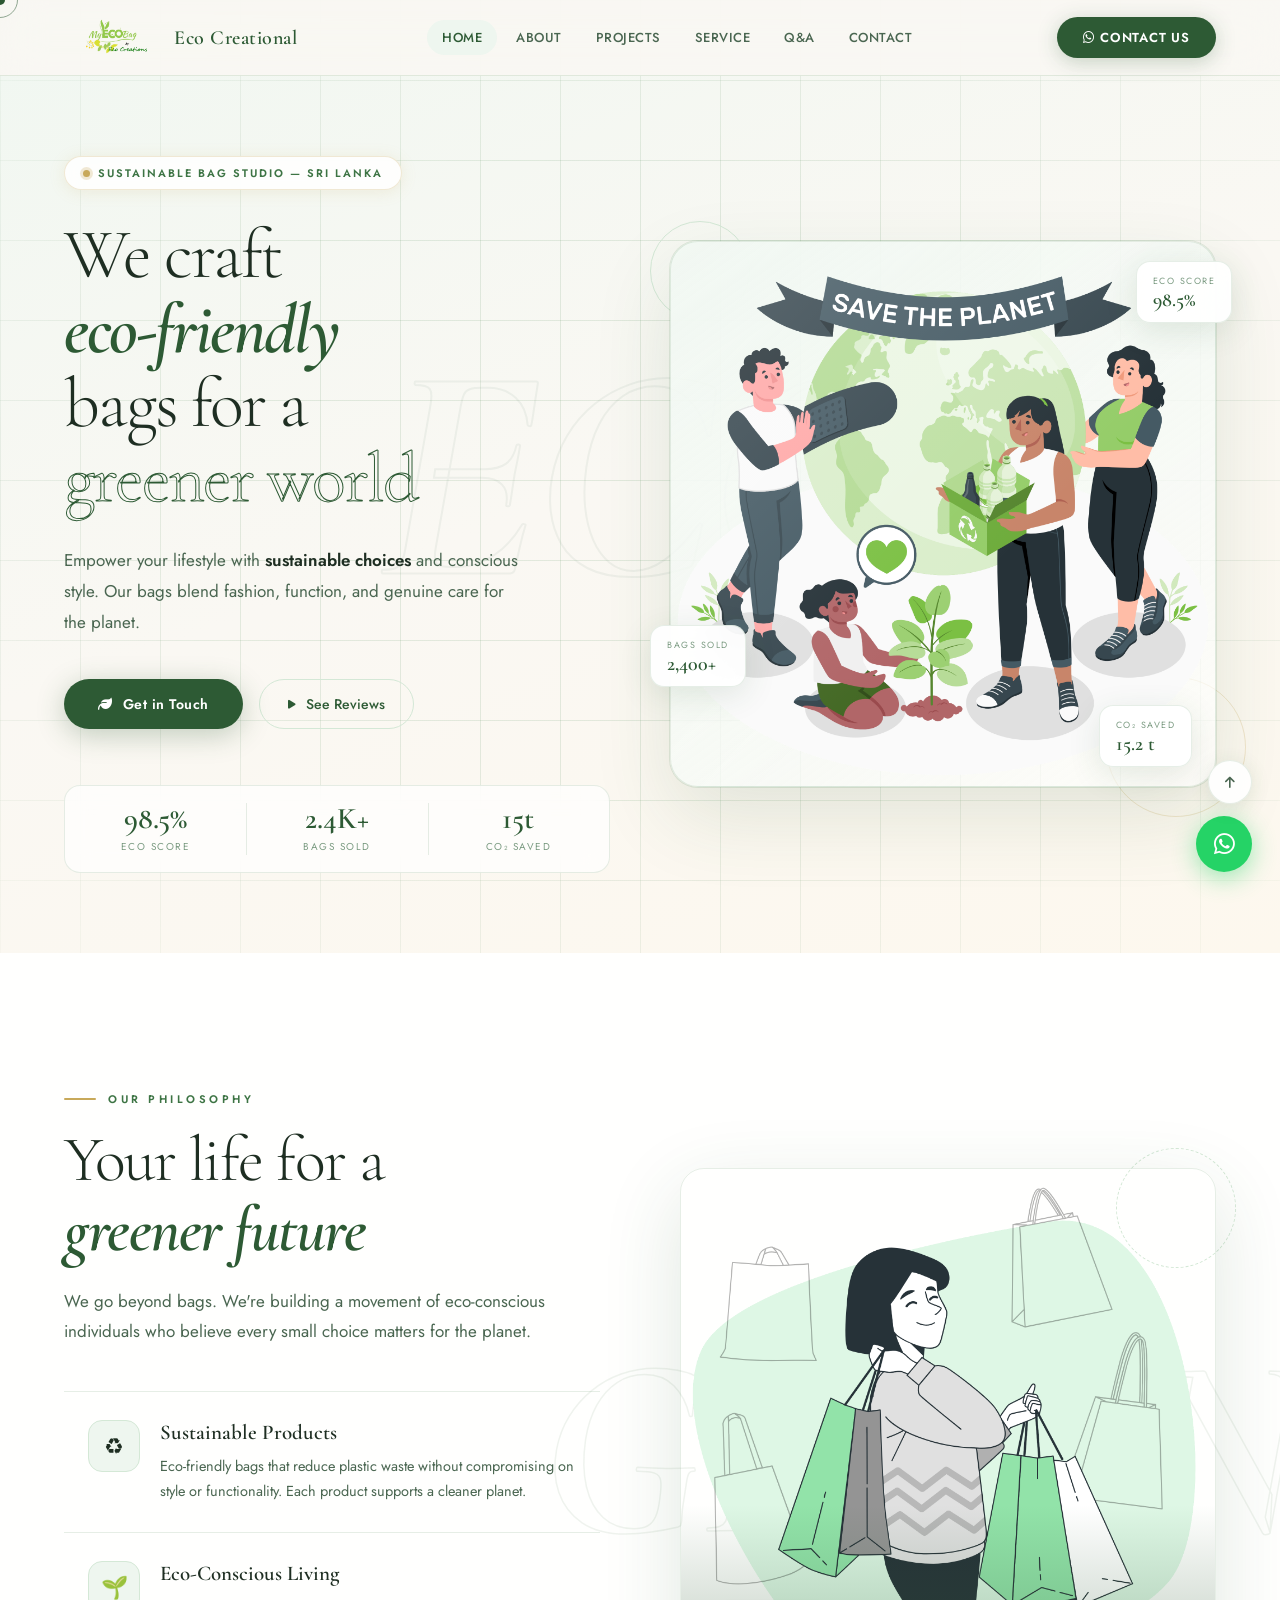
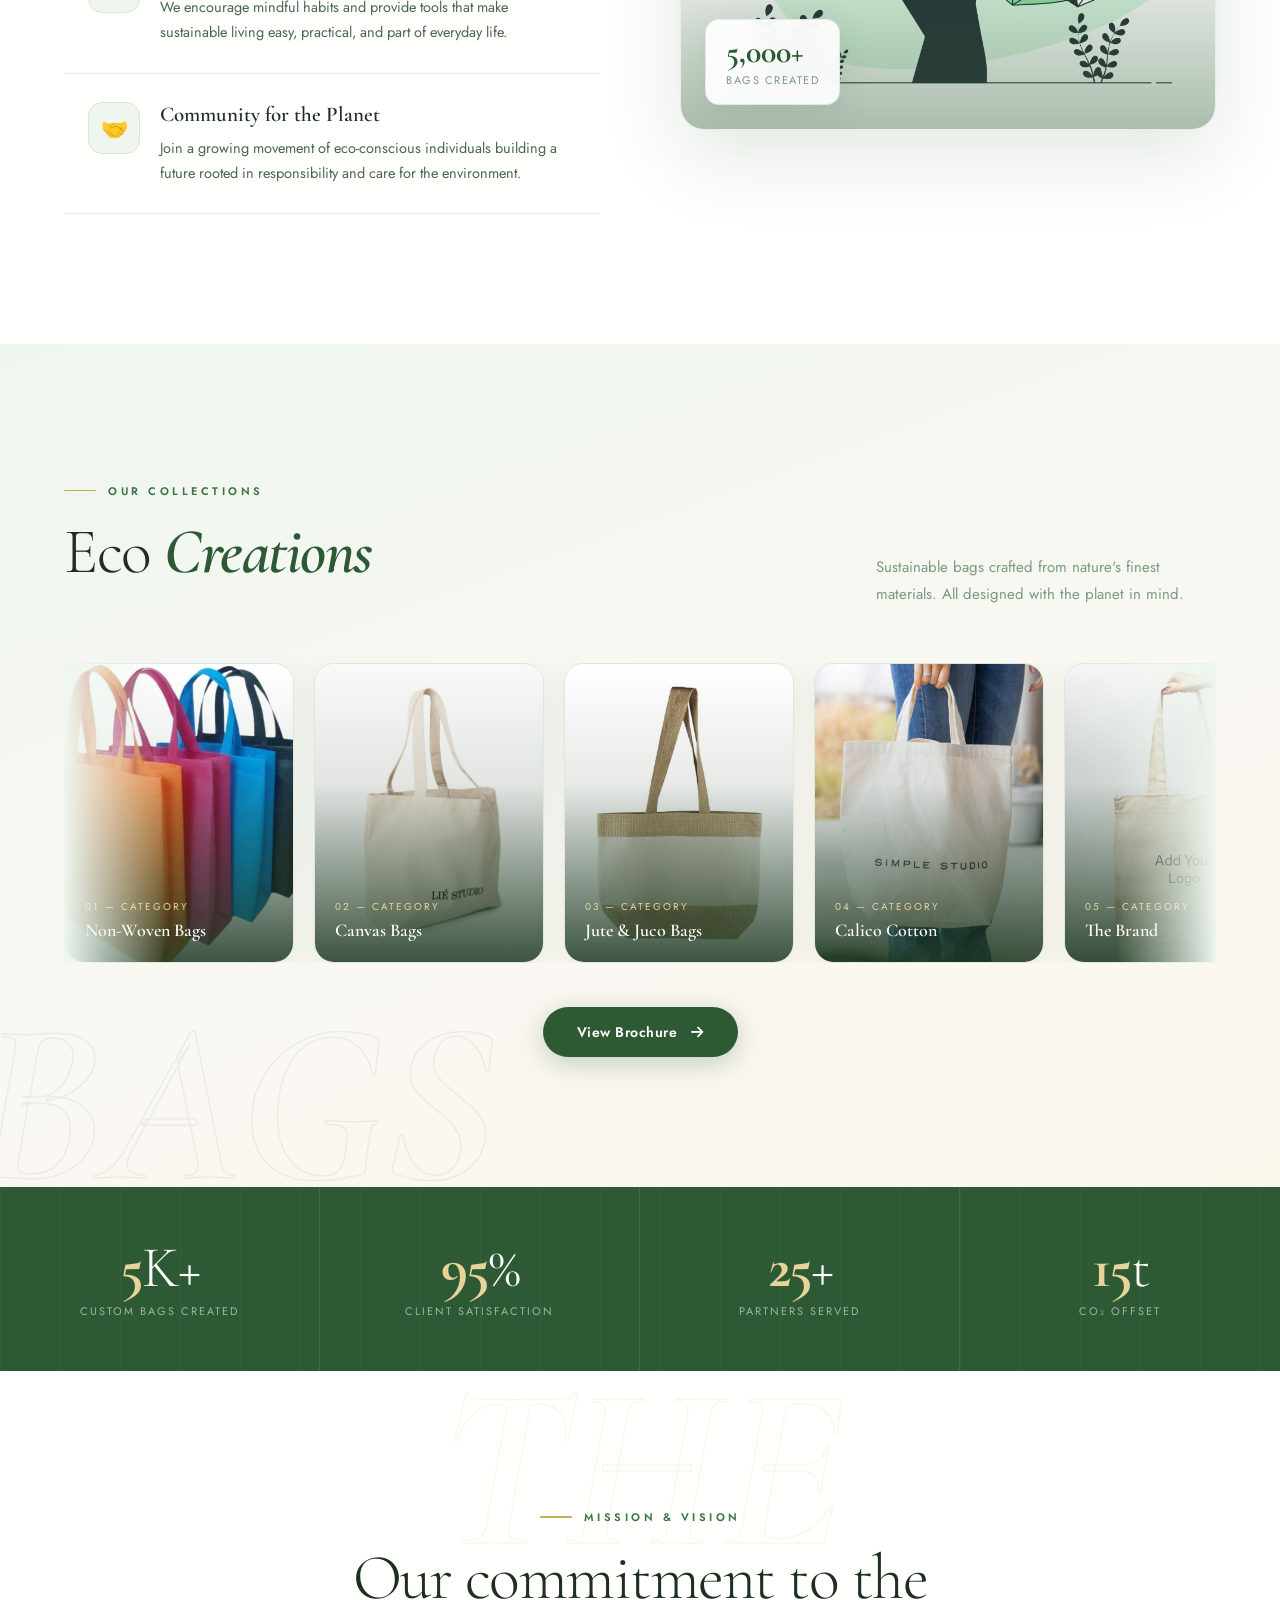
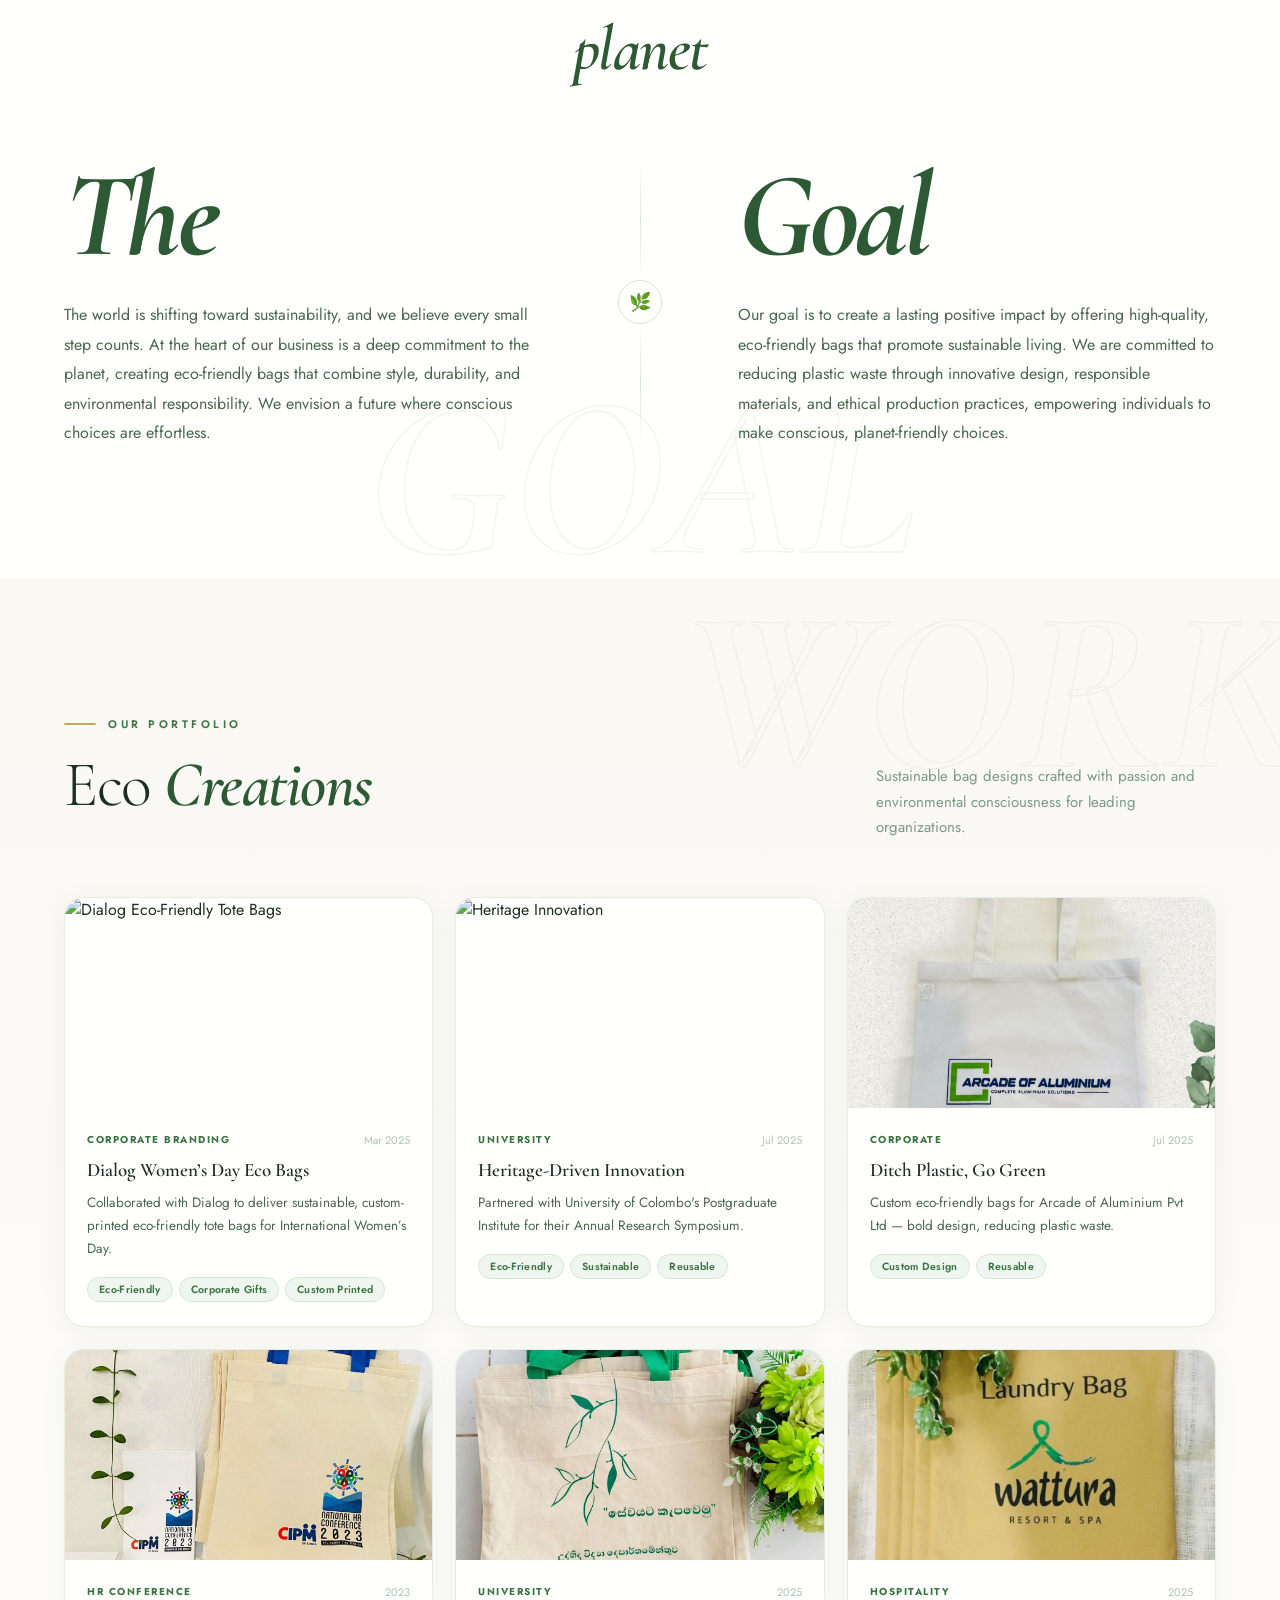
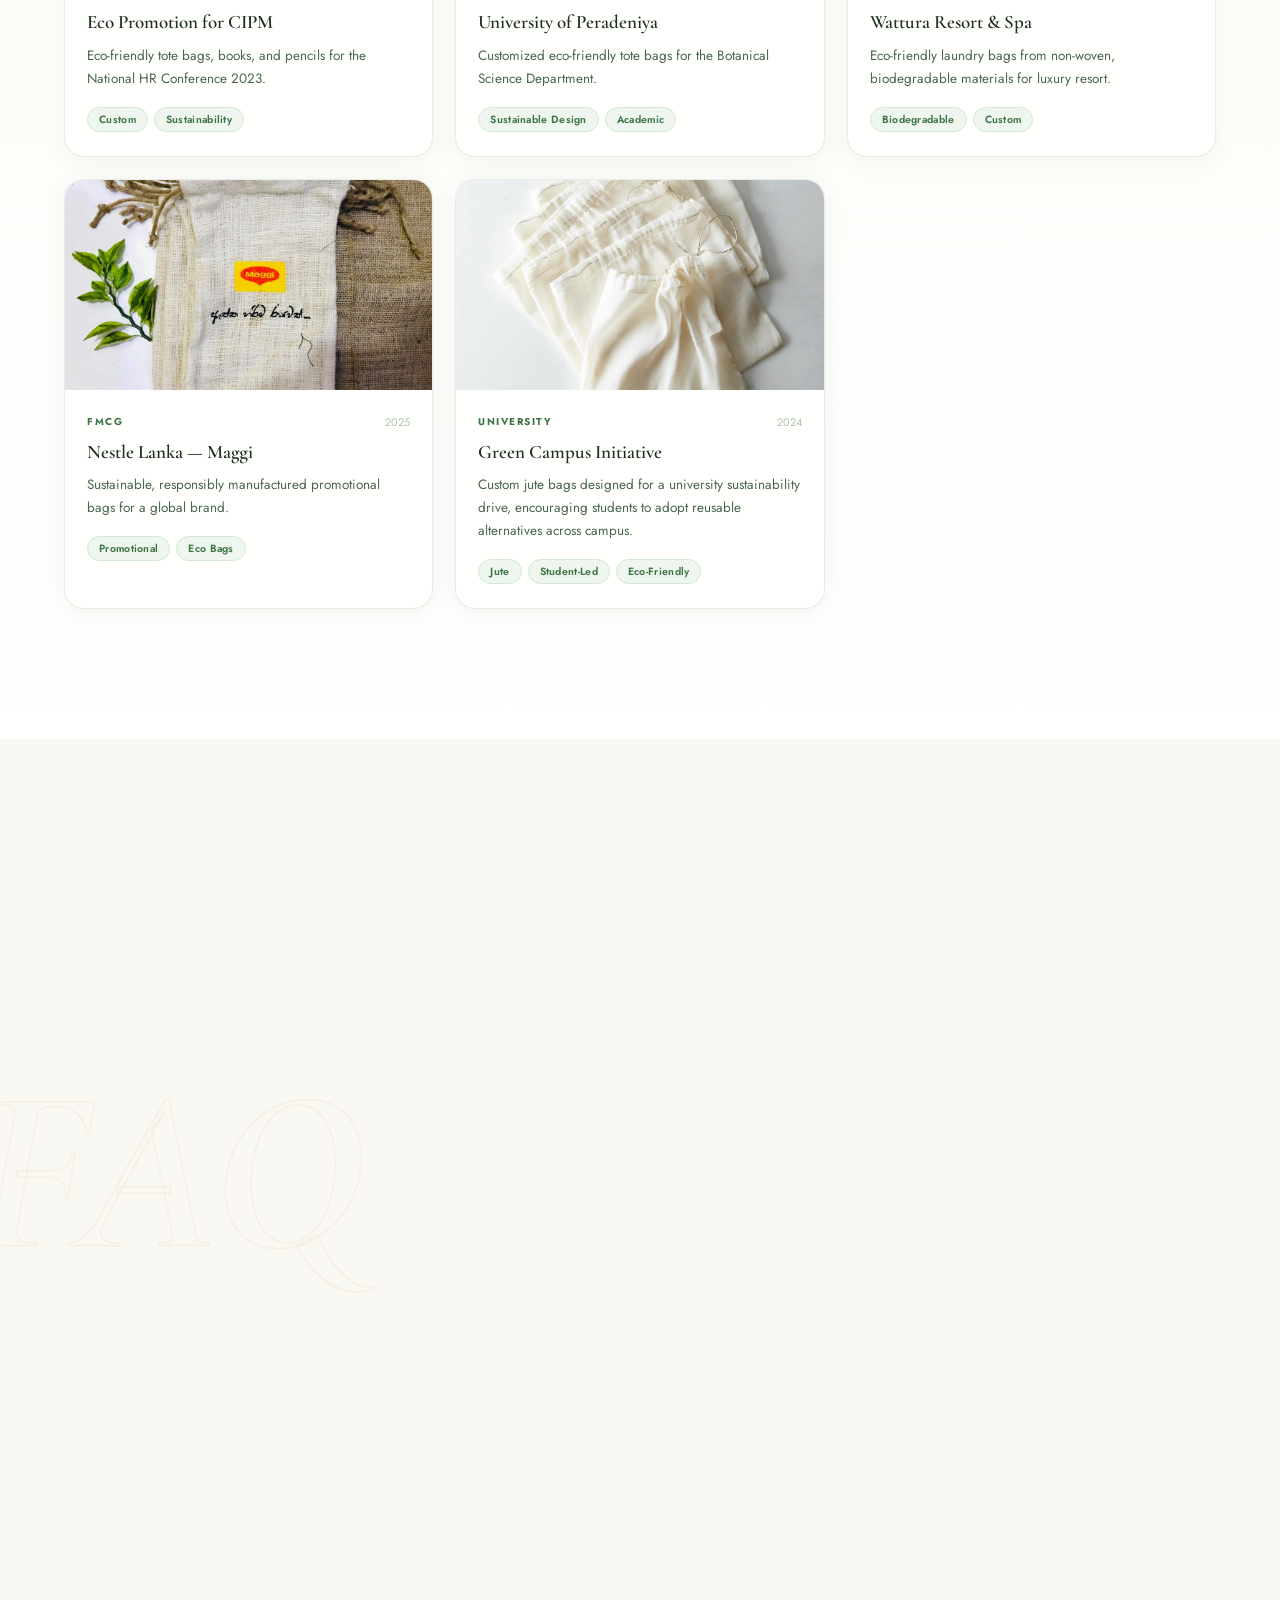
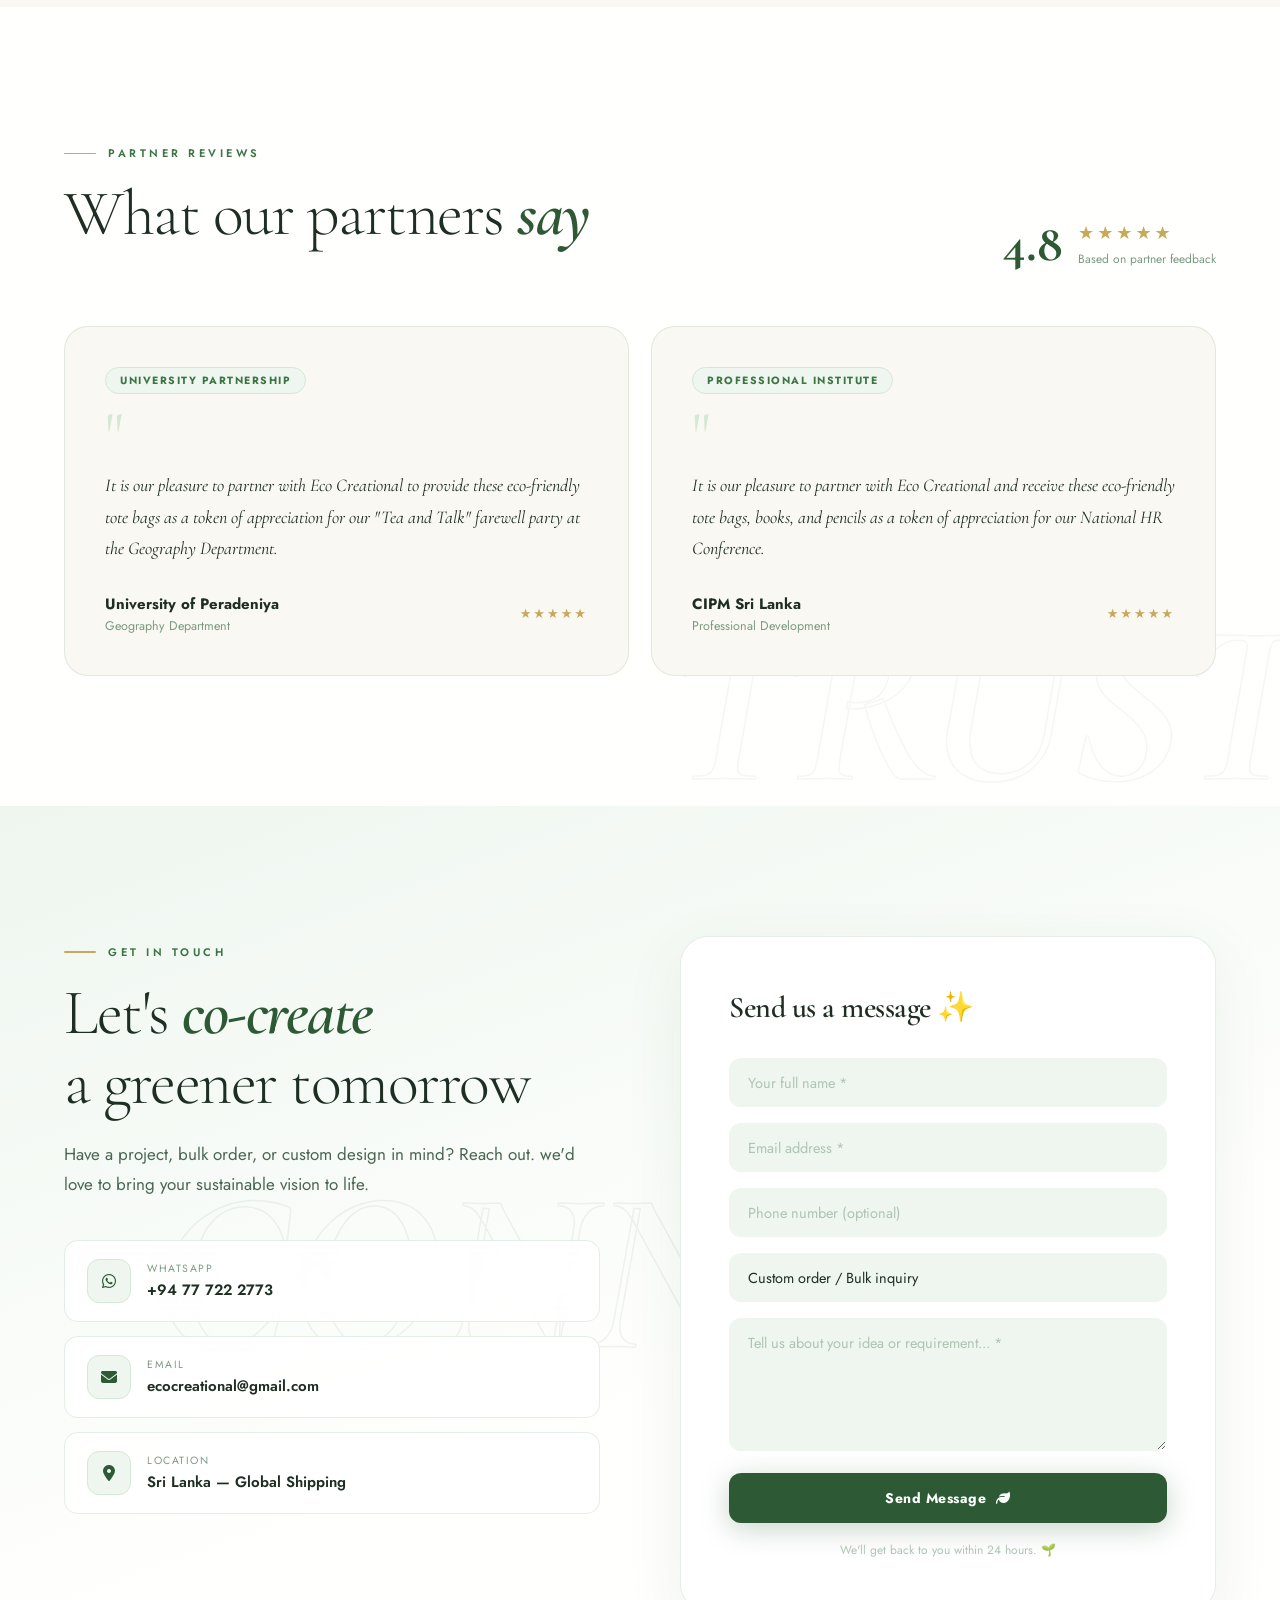
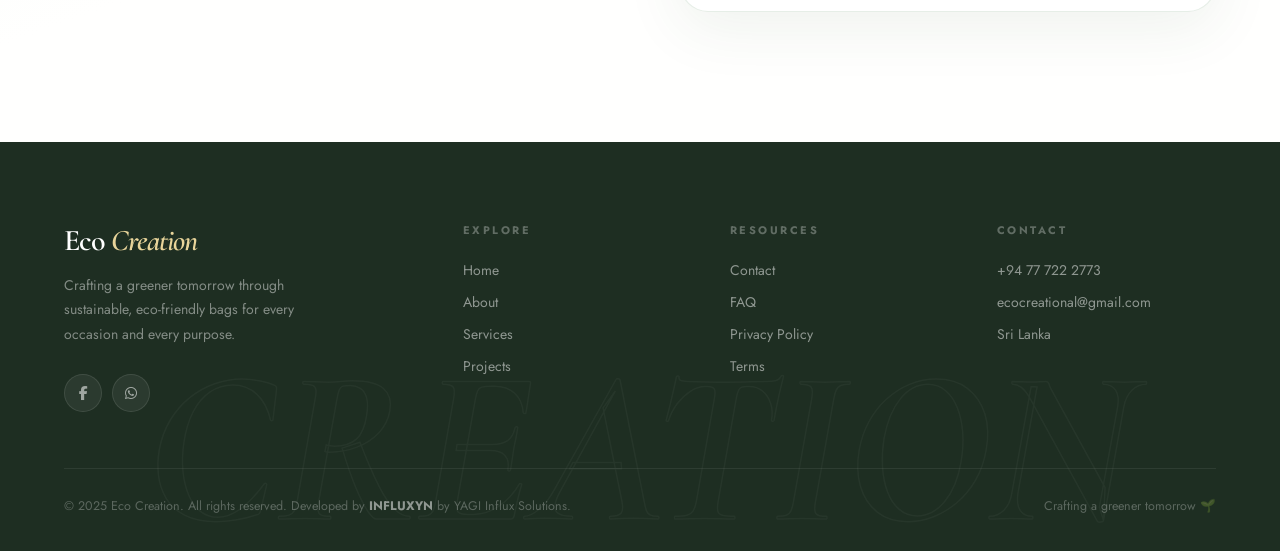
==== commit 87d78d28: "Update index.html" ====
--- a/index.html
+++ b/index.html
@@ -1,11 +1,4 @@
 <!DOCTYPE html>
-<html lang="en">
-
-<head>
-    <meta charset="UTF-8">
-    <meta name="viewport" content="width=device-width, initial-scale=1.0">
-    <title>Eco Creational</title>
-    <link rel="stylesheet" href="styles.css"><!DOCTYPE html>
 <html lang="en">
 
 <head>
@@ -3063,1321 +3056,3 @@
 </body>
 
 </html>
-    <link rel="icon" type="image/png" href="assests/logo.png">
-    <script src="https://cdn.botpress.cloud/webchat/v3.6/inject.js"></script>
-    <script src="https://files.bpcontent.cloud/2026/04/15/13/20260415131701-72YBO3UP.js" defer></script>
-    <link rel="stylesheet" href="https://cdnjs.cloudflare.com/ajax/libs/font-awesome/6.5.0/css/all.min.css">
-    <script type="text/javascript" src="https://cdn.emailjs.com/sdk/3.2.0/email.min.js"></script>
-    <script type="text/javascript" src="https://cdn.emailjs.com/sdk/3.2.0/email.min.js"></script>
-    <script type="text/javascript">
-        (function () {
-            emailjs.init('tVmvNGUKXRhqvsVzU');
-        })();
-    </script>
-
-    <head>
-        <meta charset="UTF-8">
-        <meta name="viewport" content="width=device-width, initial-scale=1.0, viewport-fit=cover">
-
-        <!-- Primary SEO Meta Tags -->
-        <title>Eco Creational | Sustainable Eco-Friendly Bags & Green Living Solutions</title>
-        <meta name="title" content="Eco Creational - Premium Eco-Friendly Bags for Sustainable Living">
-        <meta name="description"
-            content="Eco Creational creates sustainable, eco-friendly bags made from biodegradable materials. Custom designs for businesses, events, and conscious consumers. Reduce plastic waste today!">
-        <meta name="keywords"
-            content="eco-friendly bags, sustainable bags, non-woven bags, canvas bags, jute bags, reusable bags, custom eco bags, plastic-free, green living, Sri Lanka eco products">
-        <meta name="author" content="Eco Creational">
-        <meta name="robots" content="index, follow, max-snippet:-1, max-image-preview:large, max-video-preview:-1">
-        <meta name="language" content="English">
-        <meta name="revisit-after" content="7 days">
-
-        <!-- Canonical URL -->
-        <link rel="canonical" href="https://ecocreational.com">
-
-        <!-- Open Graph / Facebook Meta Tags -->
-        <meta property="og:type" content="website">
-        <meta property="og:url" content="https://ecocreational.com">
-        <meta property="og:title" content="Eco Creational - Premium Eco-Friendly Bags for Sustainable Living">
-        <meta property="og:description"
-            content="Discover our collection of sustainable, eco-friendly bags. Custom designs available for businesses, events, and eco-conscious individuals. Join the green revolution!">
-        <meta property="og:image" content="https://ecocreational.com/assests/logo.png">
-        <meta property="og:site_name" content="Eco Creational">
-
-        <!-- Twitter Meta Tags -->
-        <meta name="twitter:card" content="summary_large_image">
-        <meta name="twitter:url" content="https://ecocreational.com">
-        <meta name="twitter:title" content="Eco Creational - Sustainable Eco-Friendly Bags">
-        <meta name="twitter:description"
-            content="Premium eco-friendly bags made from sustainable materials. Custom designs for a greener future.">
-        <meta name="twitter:image" content="https://ecocreational.com/assests/logo.png">
-
-        <!-- Favicon and Icons -->
-        <link rel="icon" type="image/png" href="assests/logo.png">
-        <link rel="apple-touch-icon" href="assests/logo.png">
-
-        <!-- Font Awesome -->
-        <link rel="stylesheet" href="https://cdnjs.cloudflare.com/ajax/libs/font-awesome/6.5.0/css/all.min.css">
-
-        <!-- Preload critical CSS -->
-        <link rel="preload" href="styles.css" as="style">
-        <link rel="stylesheet" href="styles.css">
-
-        <script type="application/ld+json">
-    {
-      "@context": "https://schema.org",
-      "@type": "Organization",
-      "name": "Eco Creational",
-      "url": "https://ecocreational.com",
-      "logo": "https://ecocreational.com/assests/logo.png",
-      "description": "Premium eco-friendly bag manufacturer specializing in sustainable, biodegradable bags for individuals and businesses.",
-      "address": {
-        "@type": "PostalAddress",
-        "addressCountry": "LK"
-      },
-      "contactPoint": {
-        "@type": "ContactPoint",
-        "telephone": "+94-77-722-2773",
-        "contactType": "customer service",
-        "availableLanguage": ["English", "Sinhala"]
-      },
-      "sameAs": [
-        "https://www.facebook.com/share/1ZBHp2oGmy",
-        "https://wa.me/94777222773"
-      ]
-    }
-    </script>
-
-        <!-- Local Business Schema -->
-        <script type="application/ld+json">
-    {
-      "@context": "https://schema.org",
-      "@type": "LocalBusiness",
-      "name": "Eco Creational",
-      "image": "https://ecocreational.com/assests/logo.png",
-      "description": "Sustainable eco-friendly bag manufacturer offering custom designs in non-woven, canvas, jute, and calico cotton.",
-      "address": {
-        "@type": "PostalAddress",
-        "addressCountry": "LK"
-      },
-      "geo": {
-        "@type": "GeoCoordinates",
-        "latitude": "7.8731",
-        "longitude": "80.7718"
-      },
-      "priceRange": "$$",
-      "telephone": "+94-77-722-2773",
-      "openingHours": "Mo-Fr 09:00-18:00",
-      "sameAs": [
-        "https://www.facebook.com/share/1ZBHp2oGmy"
-      ]
-    }
-    </script>
-
-        <!-- Product Schema for Bag Categories -->
-        <script type="application/ld+json">
-    {
-      "@context": "https://schema.org",
-      "@type": "ItemList",
-      "name": "Eco-Friendly Bag Collections",
-      "description": "Our sustainable bag product range",
-      "numberOfItems": 5,
-      "itemListElement": [
-        {
-          "@type": "ListItem",
-          "position": 1,
-          "name": "Non-Woven Bags",
-          "description": "Durable, lightweight, and 100% recyclable non-woven bags"
-        },
-        {
-          "@type": "ListItem",
-          "position": 2,
-          "name": "Canvas Bags",
-          "description": "Premium cotton canvas bags for everyday use"
-        },
-        {
-          "@type": "ListItem",
-          "position": 3,
-          "name": "Jute & Juco Bags",
-          "description": "Natural fiber bags, biodegradable and stylish"
-        },
-        {
-          "@type": "ListItem",
-          "position": 4,
-          "name": "Calico Cotton Bags",
-          "description": "Soft, breathable cotton bags for versatile use"
-        },
-        {
-          "@type": "ListItem",
-          "position": 5,
-          "name": "Custom Branded Bags",
-          "description": "Personalized eco bags for corporate branding"
-        }
-      ]
-    }
-    </script>
-
-        <!-- Review Schema -->
-        <script type="application/ld+json">
-    {
-      "@context": "https://schema.org",
-      "@type": "Product",
-      "name": "Eco Creational Eco-Friendly Bags",
-      "aggregateRating": {
-        "@type": "AggregateRating",
-        "ratingValue": "4.8",
-        "reviewCount": "156",
-        "bestRating": "5",
-        "worstRating": "1"
-      },
-      "brand": {
-        "@type": "Brand",
-        "name": "Eco Creational"
-      },
-      "description": "High-quality sustainable bags made from eco-friendly materials"
-    }
-    </script>
-    </head>
-</head>
-
-<body>
-     <!-- ========== LOADING SCREEN ========== -->
-    <div id="eco-loader">
-        <div class="loader-content">
-            <div class="leaf-spinner">
-                <!-- Eco leaf SVG with subtle animation -->
-                <svg viewBox="0 0 100 100" xmlns="http://www.w3.org/2000/svg">
-                    <path class="leaf-path" d="M50,10 C65,20 85,35 88,55 C91,75 78,85 60,88 C42,91 28,80 22,62 C16,44 22,25 38,16 C46,10 48,8 50,10 Z 
-                             M50,15 C40,25 30,45 35,62 C40,76 52,82 65,78 C78,74 82,60 80,48 C78,36 65,20 50,15 Z" 
-                          fill="#2E7D32" />
-                    <!-- inner highlight -->
-                    <path d="M48,25 C40,35 35,50 38,62 C41,72 50,76 58,73 C66,70 70,60 69,50 C68,40 60,28 48,25 Z" fill="#66BB6A" opacity="0.7" />
-                </svg>
-            </div>
-            <div class="loader-logo-text">ECO CREATIONAL</div>
-            <div class="loader-tagline">crafting a greener tomorrow</div>
-            <div class="progress-dots">
-                <span class="dot"></span>
-                <span class="dot"></span>
-                <span class="dot"></span>
-            </div>
-        </div>
-    </div>
-    <!-- ========== END LOADING SCREEN ========== -->
-
-
-    <!-- Header Section - Fixed -->
-    <header class="header-container">
-        <div class="logo-section">
-            <div class="logo-icon">
-                <img src="assests/logo.png" alt="">
-            </div>
-            <!--<span class="logo-text">Eco Creational</span>-->
-        </div>
-        <nav>
-            <ul class="navigation-menu" id="navigationMenu">
-                <li><a href="index.html" class="nav-link" style="color:#2e7d32; font-weight:600;">Home</a></li>
-                <li><a href="about.html" class="nav-link">About</a></li>
-                <li><a href="projects.html" class="nav-link">Projects</a></li>
-                <li><a href="services.html" class="nav-link">Service</a></li>
-                <li><a href="question.html" class="nav-link">Q&A</a></li>
-                <li><a href="contact.html" class="nav-link">Contact Us</a></li>
-
-            </ul>
-        </nav>
-        <button class="signup-button" onclick="window.open('https://wa.me/94777222773', '_blank')">Contact Us</button>
-        <div class="mobile-menu-toggle" onclick="toggleMobileMenu()">
-            <div class="mobile-menu-bar"></div>
-            <div class="mobile-menu-bar"></div>
-            <div class="mobile-menu-bar"></div>
-        </div>
-
-
-    </header>
-
-    <!-- Hero Section -->
-    <section class="hero-section" id="home">
-        <!-- Animated Background Elements -->
-        <div class="background-grid"></div>
-        <div class="floating-particles">
-            <div class="particle"></div>
-            <div class="particle"></div>
-            <div class="particle"></div>
-            <div class="particle"></div>
-            <div class="particle"></div>
-            <div class="particle"></div>
-            <div class="particle"></div>
-            <div class="particle"></div>
-        </div>
-
-        <!-- Decorative Stars -->
-        <div class="decorative-stars">
-            <div class="star"></div>
-            <div class="star"></div>
-            <div class="star"></div>
-            <div class="star"></div>
-        </div>
-
-        <!-- Main Content Container -->
-        <div class="hero-container">
-            <div class="hero-content">
-                <!-- Left Content -->
-                <div class="hero-text-content">
-                    <!-- Status Badge -->
-                    <div class="status-badge">
-                        <div class="status-indicator"></div>
-                        <span>Eco Creation</span>
-                    </div>
-
-                    <!-- Main Title with Advanced Typography -->
-                    <h1 class="hero-title">
-                        We create <span class="title-highlight">eco-friendly</span> solutions for everyone.
-                    </h1>
-
-                    <!-- Enhanced Description -->
-                    <p class="hero-description">
-                        Empower your lifestyle with <span class="highlight-text">eco-friendly choices</span>
-                        and sustainable style. Our bags are designed to
-                        support conscious living while blending fashion, function, and care for the planet.
-                    </p>
-
-                    <!-- Advanced CTA Section -->
-                    <div class="hero-cta-section">
-                        <a href="#" class="primary-cta-button">
-                            <span class="button-text" onclick="window.open('https://wa.me/94777222773', '_blank')">Get
-                                in touch</span>
-                            <div class="button-shine"></div>
-                            <div class="button-glow"></div>
-                        </a>
-                        <button class="watch-video-btn">
-                            <div class="play-icon-container">
-                                <div class="play-icon">
-                                    <div class="play-triangle"></div>
-                                </div>
-                                <div class="play-ring"></div>
-                                <div class="play-pulse"></div>
-                            </div>
-                            <span>Watch video</span>
-                        </button>
-                    </div>
-                </div>
-
-                <!-- Right Visual Content -->
-                <div class="hero-visual">
-                    <!-- Geometric Background Elements -->
-                    <div class="geometric-elements">
-                        <div class="hexagon-large">
-                            <div class="hexagon-inner"></div>
-                        </div>
-                        <div class="triangle-1"></div>
-                        <div class="triangle-2"></div>
-                        <div class="circle-orbit-1"></div>
-                        <div class="circle-orbit-2"></div>
-                    </div>
-
-                    <!-- Main Image Composition -->
-                    <div class="image-composition">
-                        <!-- Background Decoration -->
-                        <div class="background-decoration"></div>
-
-                        <!-- Central Image -->
-                        <div class="central-image">
-                            <div class="image-overlay"></div>
-                            <img src="assests/Save the Earth-amico (1).png" alt="Living Space">
-                        </div>
-                    </div>
-
-                    <!-- Floating Data Points -->
-                    <div class="data-points">
-                        <div class="data-point data-point-1">
-                            <div class="data-label">ECO-SCORE</div>
-                            <div class="data-value">98.5%</div>
-                            <div class="data-glow"></div>
-                        </div>
-                        <div class="data-point data-point-2">
-                            <div class="data-label">SOLD</div>
-                            <div class="data-value">+2.4K</div>
-                            <div class="data-glow"></div>
-                        </div>
-                        <div class="data-point data-point-3">
-                            <div class="data-label">SAVED</div>
-                            <div class="data-value">15.2 CO₂</div>
-                            <div class="data-glow"></div>
-                        </div>
-                    </div>
-                </div>
-            </div>
-        </div>
-    </section>
-
-
-
-
-    <!-- Open Your Eyes Section -->
-    <section class="yoga-section" id="about">
-        <div class="yoga-content">
-            <div class="content-container">
-                <h2 class="section-title">Your Life For a Greener</h2>
-
-                <div class="features-list">
-                    <div class="feature-item">
-                        <div class="feature-icon green">
-                            ♻️
-                        </div>
-                        <div class="feature-content">
-                            <h3>Sustainable Products</h3>
-                            <p>We create eco-friendly bags that help reduce plastic waste without compromising on style
-                                or functionality. Each product supports a cleaner planet.</p>
-                        </div>
-                    </div>
-
-                    <div class="feature-item">
-                        <div class="feature-icon green">
-                            🌱
-                        </div>
-                        <div class="feature-content">
-                            <h3>Eco-Conscious Living</h3>
-                            <p>Our mission goes beyond bags. We encourage mindful habits and provide tools that make
-                                sustainable living easy, practical, and part of your everyday life.</p>
-                        </div>
-                    </div>
-
-                    <div class="feature-item">
-                        <div class="feature-icon green">
-                            🤝
-                        </div>
-                        <div class="feature-content">
-                            <h3>Community for the Planet</h3>
-                            <p>Join a growing movement of eco-conscious individuals. Together, we’re building a future
-                                rooted in responsibility, innovation, and care for the environment.</p>
-                        </div>
-                    </div>
-                </div>
-            </div>
-
-            <div class="image-container">
-                <div class="yoga-image">
-                    <div class="video-overlay">
-                        <div>
-                            <div class="video-text">Real Eco Bag Reviews</div>
-                            <div class="waveform"></div>
-                        </div>
-                        <div class="play-button"
-                            onclick="document.getElementById('testimonial').scrollIntoView({ behavior: 'smooth' });">▶
-                        </div>
-
-                    </div>
-                </div>
-            </div>
-        </div>
-    </section>
-
-
-    <section class="category-section" id="service">
-        <div class="category-container">
-            <div class="category-left-panel">
-                <div class="category-controls">
-                    <div class="category-control category-red"></div>
-                    <div class="category-control category-yellow"></div>
-                    <div class="category-control category-green"></div>
-                </div>
-                <div class="category-hot-deal">CATOGORIES</div>
-                <div class="category-title">
-                    Eco<br>Creations
-                </div>
-                <div class="category-play-button">
-                    <svg width="34" height="34" viewBox="0 0 24 24" fill="none" xmlns="http://www.w3.org/2000/svg">
-                        <path d="M8 5V19L19 12L8 5Z" fill="white" />
-                    </svg>
-                </div>
-
-            </div>
-            <div class="category-right-panel">
-                <div class="category-main-content">
-                    <h2 class="category-main-title">Dream between two worlds</h2>
-
-                    <p class="category-description">
-                        For the American traveler, Santora Faros is a dream. It's a far off and exotic Caribbean land,
-                        filled with palm trees, piercing turquoise ocean, rich history, beaches galore, and one of the
-                        best food.
-                    </p>
-                    <div class="category-details">
-
-
-                        <button class="category-learn-more-button">View Brocher</button>
-                    </div>
-                </div>
-                <div class="category-cards-outer">
-                    <div class="category-cards-container">
-                        <div class="category-card">
-                            <img src="assests/non_woowen.webp" alt="Non-Woven Bags" class="category-card-image">
-                            <div class="category-card-title">Non-Woven Bags</div>
-                        </div>
-                        <div class="category-card">
-                            <img src="assests/Canvas.webp" alt="Canvas Bags" class="category-card-image">
-                            <div class="category-card-title">Canvas Bags</div>
-                        </div>
-                        <div class="category-card">
-                            <img src="assests/JUCO.jpg" alt="Jute & Juco Bags" class="category-card-image">
-                            <div class="category-card-title">Jute & Juco Bags</div>
-                        </div>
-                        <div class="category-card">
-                            <img src="assests/calico_cotton.jpg" alt="Calico Cotton Bags" class="category-card-image">
-                            <div class="category-card-title">Calico Cotton Bags</div>
-                        </div>
-                        <div class="category-card">
-                            <img src="assests/the_brand.webp" alt="The Brand" class="category-card-image">
-                            <div class="category-card-title">The Brand</div>
-                        </div>
-
-                        <div class="category-card">
-                            <img src="assests/non_woowen.webp" alt="Non-Woven Bags" class="category-card-image">
-                            <div class="category-card-title">Non-Woven Bags</div>
-                        </div>
-                        <div class="category-card">
-                            <img src="assests/Canvas.webp" alt="Canvas Bags" class="category-card-image">
-                            <div class="category-card-title">Canvas Bags</div>
-                        </div>
-                        <div class="category-card">
-                            <img src="assests/JUCO.jpg" alt="Jute & Juco Bags" class="category-card-image">
-                            <div class="category-card-title">Jute & Juco Bags</div>
-                        </div>
-                        <div class="category-card">
-                            <img src="assests/calico_cotton.jpg" alt="Calico Cotton Bags" class="category-card-image">
-                            <div class="category-card-title">Calico Cotton Bags</div>
-                        </div>
-                        <div class="category-card">
-                            <img src="assests/the_brand.webp" alt="The Brand" class="category-card-image">
-                            <div class="category-card-title">The Brand</div>
-                        </div>
-
-
-                    </div>
-                </div>
-
-            </div>
-        </div>
-    </section>
-
-
-
-    <!-- The Goal Section -->
-    <section class="goal-section full-height-section" id="goal">
-        <div class="goal-content-wrapper">
-            <div class="goal-content one">
-                <h2 class="goal-title">The</h2>
-                <p class="goal-description">
-                    The world is shifting toward sustainability, and we believe every small step counts. At the heart of
-                    our business is a deep commitment to the planet — creating eco-friendly bags that combine style,
-                    durability, and environmental responsibility. We envision a future where conscious choices are
-                    effortless, and every bag carried is a symbol of care for the Earth.
-                </p>
-            </div>
-            <div class="goal-visual">
-                <div class="crossed-circle">
-                    <div class="cross-mark"></div>
-                </div>
-            </div>
-            <div class="goal-content two">
-                <h2 class="goal-title">Goal</h2>
-                <p class="goal-description">
-                    Our goal is to create a lasting positive impact on the environment by offering high-quality,
-                    eco-friendly bags that promote sustainable living. We are committed to reducing plastic waste
-                    through innovative design, responsible materials, and ethical production practices. By encouraging
-                    the use of reusable alternatives, we aim to foster a culture of environmental awareness and empower
-                    individuals to make conscious, planet-friendly choices in their everyday lives.
-
-                </p>
-            </div>
-        </div>
-    </section>
-
-
-    <section class="projects-section">
-        <div class="section-header">
-            <h2 class="section-title">Eco Creations</h2>
-            <p class="section-subtitle">Discover my collection of sustainable and innovative eco bag designs, crafted
-                with passion and environmental consciousness.</p>
-        </div>
-
-        <div class="projects-grid">
-            <!-- Project Card 1 -->
-            <div class="project-card">
-                <div class="project-image">
-                    <img src="assests/fb_pic2.jpg" alt="Eco-Friendly Tote Bag">
-                    <div class="project-overlay">
-                        <a href="#" class="view-project-btn">View Project</a>
-                    </div>
-                </div>
-                <div class="project-content">
-                    <h3 class="project-title">Heritage-Driven Innovation</h3>
-                    <p class="project-description">
-                        We partnered with the University of Colombo's Postgraduate Institute of Indigenous Medicine to
-                        provide vibrant ecofriendly tote bags for their Annual Research Symposium — a step forward in
-                        promoting sustainable choices.
-                    </p>
-                    <div class="project-tags">
-                        <span class="project-tag">Eco-Friendly</span>
-                        <span class="project-tag">Sustainable</span>
-                        <span class="project-tag">Reusable</span>
-                    </div>
-                    <div class="project-meta">
-                        <span class="project-date">July 2025</span>
-                        <span class="project-status">Completed</span>
-                    </div>
-                </div>
-            </div>
-
-
-
-
-            <!-- Project Card 2 -->
-            <div class="project-card">
-                <div class="project-image">
-                    <img src="assests/fb_pic7.jpeg" alt="Eco-Friendly Tote Bag">
-                    <div class="project-overlay">
-                        <a href="#" class="view-project-btn">View Project</a>
-                    </div>
-                </div>
-                <div class="project-content">
-                    <h3 class="project-title">Ditch Plastic, Go Green with Vibrant Bags</h3>
-                    <p class="project-description">
-                        We partnered with Arcade of Aluminium Pvt Ltd to deliver custom eco-friendly bags that combine
-                        sustainability with bold design — helping brands stand out while reducing plastic waste.
-                    </p>
-                    <div class="project-tags">
-                        <span class="project-tag">Eco-Friendly</span>
-                        <span class="project-tag">Custom Design</span>
-                        <span class="project-tag">Reusable</span>
-                    </div>
-                    <div class="project-meta">
-                        <span class="project-date">July 2025</span>
-                        <span class="project-status">Completed</span>
-                    </div>
-                </div>
-            </div>
-
-
-
-
-            <!-- Project Card 3 -->
-            <div class="project-card">
-                <div class="project-image">
-                    <img src="assests/fb_pic5.jpg" alt="Eco-Friendly Tote Bag">
-                    <div class="project-overlay">
-                        <a href="#" class="view-project-btn">View Project</a>
-                    </div>
-                </div>
-                <div class="project-content">
-                    <h3 class="project-title">Eco-Friendly Promotion for CIPM Sri Lanka</h3>
-                    <p class="project-description">
-                        We partnered with CIPM Sri Lanka to supply ecofriendly tote bags, books, and pencils for the
-                        National HR Conference 2023 — a meaningful step toward sustainable and impactful promotional
-                        gifting.
-                    </p>
-                    <div class="project-tags">
-                        <span class="project-tag">Eco-Friendly</span>
-                        <span class="project-tag">Custom Products</span>
-                        <span class="project-tag">Sustainability</span>
-                    </div>
-                    <div class="project-meta">
-                        <span class="project-date">2023</span>
-                        <span class="project-status">Completed</span>
-                    </div>
-                </div>
-            </div>
-
-
-            <!-- Project Card 4 -->
-            <div class="project-card">
-                <div class="project-image">
-                    <img src="assests/fb_pic8.jpeg" alt="Eco-Friendly Tote Bag">
-                    <div class="project-overlay">
-                        <a href="#" class="view-project-btn">View Project</a>
-                    </div>
-                </div>
-                <div class="project-content">
-                    <h3 class="project-title">Partnering with University of Peradeniya</h3>
-                    <p class="project-description">
-                        We are honoured to partner with the University of Peradeniya, Botanical Science Department, to
-                        provide customized ecofriendly tote bags — a step forward in blending fashion with environmental
-                        responsibility.
-                    </p>
-                    <div class="project-tags">
-                        <span class="project-tag">Eco-Friendly</span>
-                        <span class="project-tag">University Partnership</span>
-                        <span class="project-tag">Sustainable Design</span>
-                    </div>
-                    <div class="project-meta">
-                        <span class="project-date">2025</span>
-                        <span class="project-status">Completed</span>
-                    </div>
-                </div>
-            </div>
-
-
-            <!-- Project Card 5 -->
-            <div class="project-card">
-                <div class="project-image">
-                    <img src="assests/fb_pic9.jpeg" alt="Eco-Friendly Laundry Bag">
-                    <div class="project-overlay">
-                        <a href="#" class="view-project-btn">View Project</a>
-                    </div>
-                </div>
-                <div class="project-content">
-                    <h3 class="project-title">Partnering with Wattura Resort and Spa</h3>
-                    <p class="project-description">
-                        Proud to partner with Wattura Resort and Spa Sri Lanka to provide eco-friendly laundry bags made
-                        from non-woven, biodegradable materials. We offer custom options in cotton, canvas, and jute to
-                        suit your needs.
-                    </p>
-                    <div class="project-tags">
-                        <span class="project-tag">Eco-Friendly</span>
-                        <span class="project-tag">Customizable</span>
-                        <span class="project-tag">Sustainable Materials</span>
-                    </div>
-                    <div class="project-meta">
-                        <span class="project-date">2025</span>
-                        <span class="project-status">Completed</span>
-                    </div>
-                </div>
-            </div>
-
-
-
-            <!-- Project Card 6 -->
-            <div class="project-card">
-                <div class="project-image">
-                    <img src="assests/fb_pic1.jpg" alt="Eco-Friendly Tote Bag">
-                    <div class="project-overlay">
-                        <a href="#" class="view-project-btn">View Project</a>
-                    </div>
-                </div>
-                <div class="project-content">
-                    <h3 class="project-title">Partnering with Nestle Lanka Ltd - Maggi</h3>
-                    <p class="project-description">
-                        Honored to partner with Nestle Lanka Ltd Maggi in promoting eco-conscious bags. As awareness
-                        grows about the environmental impact of single-use plastics, more consumers and companies demand
-                        sustainable, responsibly manufactured promotional bags.
-                    </p>
-                    <div class="project-tags">
-                        <span class="project-tag">Eco-Friendly</span>
-                        <span class="project-tag">Sustainability</span>
-                        <span class="project-tag">Promotional Bags</span>
-                    </div>
-                    <div class="project-meta">
-                        <span class="project-date">2025</span>
-                        <span class="project-status">Completed</span>
-                    </div>
-                </div>
-            </div>
-
-
-        </div>
-    </section>
-
-
-    <!-- Video Courses Section 
-    <section class="video-courses-section full-height-section" id="service">
-        <div class="courses-content">
-            <h2 class="courses-title">Choose from <span class="purple-number">100+ </span>eco-inspired bag
-                designs, ideas, and creations to help shape a greener future.</h2>
-            <h2 class="courses-subtitle">sustainable product designs</h2>
-            <p class="courses-description">
-                Whether it's a personal design, a business event, or a meaningful celebration, we bring your vision to
-                life using sustainable materials and planet-friendly craftsmanship. Each bag is made with care to
-                reflect your values and leave a lighter footprint on the Earth.
-            </p>
-            <div class="products">
-                <div class="product-images">
-                    <img src="assests/fb_pic1.jpg" alt="">
-                    <img src="assests/fb_pic2.jpg" alt="">
-                    <img src="assests/fb_pic3.jpg" alt="">
-                    <img src="assests/image_04.webp" alt="">
-                    <img src="assests/image_05.webp" alt="">
-                    <img src="assests/image_06.webp" alt="">
-                </div>
-            </div>
-        </div>
-    </section>-->
-
-    <div class="container" id="question">
-        <h2 class="section-title">Common Questions</h2>
-
-        <div class="content-wrapper">
-            <div class="image-section">
-
-                <a href="https://www.facebook.com/share/1ZBHp2oGmy/?mibextid=wwXIfr" class="cta-button">
-                    Get In touch
-                    <div class="arrow-icon">→</div>
-                </a>
-            </div>
-
-            <div class="faq-section">
-                <div class="faq-item active">
-                    <div class="faq-question" onclick="toggleFaq(this)">
-                        <h3> Are your bags really eco-friendly?</h3>
-                        <div class="faq-icon">+</div>
-                    </div>
-                    <div class="faq-answer">
-                        Yes! Our bags are made using sustainable, biodegradable, or recycled materials. They’re designed
-                        to reduce plastic waste and support a cleaner planet.
-                    </div>
-                </div>
-
-                <div class="faq-item">
-                    <div class="faq-question" onclick="toggleFaq(this)">
-                        <h3> Can I reuse your bags multiple times?</h3>
-                        <div class="faq-icon">−</div>
-                    </div>
-                    <div class="faq-answer">
-                        Absolutely. Our eco-bags are durable and built to last, making them a great alternative to
-                        single-use plastic.
-                    </div>
-                </div>
-
-                <div class="faq-item">
-                    <div class="faq-question" onclick="toggleFaq(this)">
-                        <h3>How do I care for my eco bag?</h3>
-                        <div class="faq-icon">−</div>
-                    </div>
-                    <div class="faq-answer">
-                        Most of our bags can be gently hand-washed and air-dried. Care instructions are included with
-                        every product.
-                    </div>
-                </div>
-
-                <div class="faq-item">
-                    <div class="faq-question" onclick="toggleFaq(this)">
-                        <h3>Do you offer bulk or custom orders?</h3>
-                        <div class="faq-icon">−</div>
-                    </div>
-                    <div class="faq-answer">
-                        Yes, we offer bulk and customized options for businesses, events, and special occasions. Contact
-                        us for more details.
-                    </div>
-                </div>
-            </div>
-        </div>
-    </div>
-
-    <!-- Money Move Section -->
-    <section class="money-move-section">
-        <div class="money-content-wrapper">
-            <!-- Left Content -->
-            <div class="money-content">
-                <h2 class="money-title">Make Your<br>Bag Matter More</h2>
-                <p class="money-description">
-                    That’s the beauty of Eco Creation. You bring the idea — we bring it to life with sustainable
-                    materials, personalized design, and a commitment to the planet. Whether it’s for a celebration,
-                    business, or daily use, we turn your vision into a reusable statement of purpose...
-                </p>
-
-                <div class="stats-container">
-                    <div class="stat-item">
-                        <div class="stat-icon">
-                            <svg width="24" height="24" viewBox="0 0 24 24" fill="none"
-                                xmlns="http://www.w3.org/2000/svg" stroke="currentColor" stroke-width="2"
-                                stroke-linecap="round" stroke-linejoin="round">
-                                <path d="M6 2l1.5 4h9L18 2" />
-                                <path d="M3 6h18l-1.5 14H4.5L3 6z" />
-                                <path d="M9 10v4" />
-                                <path d="M15 10v4" />
-                            </svg>
-
-                        </div>
-                        <div class="stat-info">
-                            <div class="stat-value">5000+</div>
-                            <div class="stat-label">Custom Eco Bags Created</div>
-                        </div>
-                    </div>
-
-                    <div class="stat-item">
-                        <div class="stat-icon">
-                            <svg width="24" height="24" viewBox="0 0 24 24" fill="none"
-                                xmlns="http://www.w3.org/2000/svg" stroke="currentColor" stroke-width="2"
-                                stroke-linecap="round" stroke-linejoin="round">
-                                <path
-                                    d="M20.8 4.6a5.5 5.5 0 0 0-7.8 0L12 5.6l-1-1a5.5 5.5 0 1 0-7.8 7.8l1 1L12 21l7.8-7.8 1-1a5.5 5.5 0 0 0 0-7.8z" />
-                            </svg>
-                        </div>
-                        <div class="stat-info">
-                            <div class="stat-value">+95%</div>
-                            <div class="stat-label">Plastic-Free Satisfaction Rate</div>
-                        </div>
-                    </div>
-                </div>
-            </div>
-
-            <!-- Right Visual -->
-            <div class="money-visual">
-                <div class="logo-container">
-                    <div class="circular-logo">eco</div>
-                </div>
-
-                <!-- Floating credit card -->
-                <div class="credit-card">
-                    <!-- Card chip -->
-                    <div class="card-chip"></div>
-
-                    <!-- Contactless symbol -->
-                    <div class="contactless-symbol">
-                        <svg width="24" height="24" viewBox="0 0 24 24" fill="none" stroke="currentColor"
-                            stroke-width="2">
-                            <path d="M5 12.55a11 11 0 0 1 14.08 0" />
-                            <path d="M1.42 9a16 16 0 0 1 21.16 0" />
-                            <path d="M8.53 16.11a6 6 0 0 1 6.95 0" />
-                            <line x1="12" y1="20" x2="12.01" y2="20" />
-                        </svg>
-                    </div>
-
-                    <!-- Card number dots -->
-                    <div class="card-number">
-                        <div class="number-group">
-                            <span class="dot"></span>
-                            <span class="dot"></span>
-                            <span class="dot"></span>
-                            <span class="dot"></span>
-                        </div>
-                        <div class="number-group">
-                            <span class="dot"></span>
-                            <span class="dot"></span>
-                            <span class="dot"></span>
-                            <span class="dot"></span>
-                        </div>
-                        <div class="number-group">
-                            <span class="dot"></span>
-                            <span class="dot"></span>
-                            <span class="dot"></span>
-                            <span class="dot"></span>
-                        </div>
-                        <div class="number-group">
-                            <span class="dot"></span>
-                            <span class="dot"></span>
-                            <span class="dot"></span>
-                            <span class="dot"></span>
-                        </div>
-                    </div>
-
-                    <!-- Cardholder info -->
-                    <div class="cardholder-info">
-                        <div class="cardholder-details">
-                            <div class="avatar"></div>
-                            <div class="name">
-                                <div>Eco</div>
-                                <div>Creation</div>
-                            </div>
-                        </div>
-                        <div class="mastercard-logo">
-                            <div class="circle red"></div>
-                            <div class="circle yellow"></div>
-                        </div>
-                    </div>
-                </div>
-
-
-            </div>
-        </div>
-    </section>
-
-    <!-- Testimonials Section -->
-    <section class="testimonials-section" id="testimonial">
-        <div class="container">
-            <div class="testimonials-header">
-                <h2 class="testimonials-title">What Our Partners Say</h2>
-                <p class="testimonials-subtitle">Trusted by leading organizations worldwide</p>
-                <div class="testimonials-rating">
-                    <div class="rating-score">4.8</div>
-                    <div class="rating-stars">★★★★★</div>
-                    <div class="rating-source">EcoCreation Reviews</div>
-                </div>
-            </div>
-
-            <div class="testimonials-grid">
-                <div class="testimonial-card">
-                    <div class="card-header">
-                        <div class="quote-icon">
-                            <svg width="32" height="32" viewBox="0 0 24 24" fill="none"
-                                xmlns="http://www.w3.org/2000/svg">
-                                <path
-                                    d="M14.017 21v-7.391c0-5.704 3.731-9.57 8.983-10.609l.995 2.151c-2.432.917-3.995 3.638-3.995 5.849h4v10h-9.983zm-14.017 0v-7.391c0-5.704 3.748-9.57 9-10.609l.996 2.151c-2.433.917-3.996 3.638-3.996 5.849h4v10h-10z"
-                                    fill="currentColor" />
-                            </svg>
-                        </div>
-                        <div class="organization-badge">University Partnership</div>
-                    </div>
-                    <p class="testimonial-text">
-                        It is our pleasure to partner with the University of Peradeniya, Geography Department, and
-                        provide these eco-friendly tote bags as a token of appreciation for their "Tea and Talk"
-                        farewell party.
-                    </p>
-                    <div class="testimonial-footer">
-                        <div class="author-info">
-                            <div class="author-name">University of Peradeniya</div>
-                            <div class="author-title">Geography Department</div>
-                        </div>
-                    </div>
-                </div>
-
-                <div class="testimonial-card">
-                    <div class="card-header">
-                        <div class="quote-icon">
-                            <svg width="32" height="32" viewBox="0 0 24 24" fill="none"
-                                xmlns="http://www.w3.org/2000/svg">
-                                <path
-                                    d="M14.017 21v-7.391c0-5.704 3.731-9.57 8.983-10.609l.995 2.151c-2.432.917-3.995 3.638-3.995 5.849h4v10h-9.983zm-14.017 0v-7.391c0-5.704 3.748-9.57 9-10.609l.996 2.151c-2.433.917-3.996 3.638-3.996 5.849h4v10h-10z"
-                                    fill="currentColor" />
-                            </svg>
-                        </div>
-                        <div class="organization-badge">Professional Institute</div>
-                    </div>
-                    <p class="testimonial-text">
-                        It is our pleasure to partner with CIPM Sri Lanka and provide these eco-friendly tote bags,
-                        books, and pencils as a token of appreciation for their special event.
-                    </p>
-                    <div class="testimonial-footer">
-                        <div class="author-info">
-                            <div class="author-name">CIPM Sri Lanka</div>
-                            <div class="author-title">Professional Development</div>
-                        </div>
-                    </div>
-                </div>
-            </div>
-        </div>
-    </section>
-
-    <!-- ========== ENHANCED CONTACT FORM SECTION ========== -->
-    <!-- Contact Form Section with FormSubmit -->
-    <section class="contact-form-section" id="contact">
-        <div class="contact-wrapper">
-            <div class="contact-info">
-                <h2>Let’s <span class="highlight">co-create</span> a greener tomorrow</h2>
-                <p>Have a project, bulk order, or custom bag design in mind? Reach out — we’d love to bring your
-                    sustainable vision to life.</p>
-                <div class="contact-details">
-                    <div class="contact-card">
-                        <i class="fas fa-phone-alt"></i>
-                        <div class="contact-card-text">
-                            <h4>Call / WhatsApp</h4>
-                            <a href="https://wa.me/94777222773">+94 77 722 2773</a>
-                        </div>
-                    </div>
-                    <div class="contact-card">
-                        <i class="fas fa-envelope"></i>
-                        <div class="contact-card-text">
-                            <h4>Email Us</h4>
-                            <a href="mailto:ecocreational@gmail.com">ecocreational@gmail.com</a>
-                        </div>
-                    </div>
-                    <div class="contact-card">
-                        <i class="fas fa-map-marker-alt"></i>
-                        <div class="contact-card-text">
-                            <h4>Visit Us</h4>
-                            <span>Sri Lanka (Global Shipping Available)</span>
-                        </div>
-                    </div>
-                </div>
-            </div>
-
-            <div class="contact-form-card">
-                <h3 style="font-size:28px; margin-bottom:20px;">Send us a message ✨</h3>
-                <form action="https://formsubmit.co/ecocreational@gmail.com" method="POST">
-                    <input type="hidden" name="_captcha" value="false">
-                    <input type="hidden" name="_subject" value="New Eco Creation Website Inquiry">
-                    <input type="hidden" name="_template" value="table">
-                    <input type="hidden" name="_next" value="https://ecocreational.com/thankyou.html">
-
-                    <div class="form-group">
-                        <input type="text" name="name" placeholder="Your full name *" required>
-                    </div>
-                    <div class="form-group">
-                        <input type="email" name="email" placeholder="Email address *" required>
-                    </div>
-                    <div class="form-group">
-                        <input type="tel" name="phone" placeholder="Phone number (optional)">
-                    </div>
-                    <div class="form-group">
-                        <select name="inquiry_type">
-                            <option value="Custom order">Custom order / Bulk inquiry</option>
-                            <option value="Partnership">Partnership / Collaboration</option>
-                            <option value="General">General question</option>
-                            <option value="Feedback">Feedback / Testimonial</option>
-                        </select>
-                    </div>
-                    <div class="form-group">
-                        <textarea name="message" placeholder="Tell us about your idea or requirement... *" required
-                            rows="5"></textarea>
-                    </div>
-                    <button type="submit" class="submit-btn">Send Message <i class="fas fa-leaf"></i></button>
-                </form>
-                <p style="font-size:13px; margin-top:20px; text-align:center; color:#6f8f6a;">We’ll get back to you
-                    within 24 hours. 🌱</p>
-            </div>
-        </div>
-    </section>
-
-    <!-- Footer Section -->
-    <footer class="footer-section ">
-        <div class="footer-content-wrapper">
-            <div class="footer-content">
-                <div class="footer-brand">
-                    <div class="footer-logo">Eco Creation</div>
-                    <div class="footer-tagline">Let's Talk</div>
-                </div>
-                <div class="footer-links">
-                    <div class="footer-column">
-                        <div class="footer-column-title">Explore</div>
-                    <a href="index.html" class="footer-link">Home</a>
-                    <a href="about.html" class="footer-link">About</a>
-                    <a href="services.html" class="footer-link">Services</a>
-                    <a href="projects.html" class="footer-link">Projects</a>
-                    <a href="contact.html" class="footer-link">Contact</a>
-                    <a href="question.html" class="footer-link">FAQ</a>
-                    </div>
-
-                    
-                    <div class="footer-column">
-                        <div class="footer-column-title">Follow us</div>
-
-                        <a href="#" class="footer-link">Facebook</a>
-                    </div>
-                    <div class="footer-column">
-                        <div class="footer-column-title">Support</div>
-                        <a href="#" class="footer-link">Help Center</a>
-                        <a href="#" class="footer-link">Contact</a>
-                        <a href="#" class="footer-link">Privacy</a>
-                        <a href="#" class="footer-link">Terms</a>
-                    </div>
-                </div>
-            </div>
-            <div class="footer-bottom">
-                <p>&copy; 2025 Eco Creation. All rights reserved. Site developed by <a href="https://influxyn.netlify.app/" style="text-decoration: none;font-weight: 800; color: aliceblue;">INFLUXYN</a> by YAGI Influx Solutions.</p>
-
-            </div>
-        </div>
-    </footer>
-    <div class="whatsapp-button" onclick="window.open('https://wa.me/94777222773', '_blank')">
-
-    </div>
-
-
-    <script>
-       // MOBILE MENU
-        function toggleMobileMenu() {
-            document.getElementById('navigationMenu').classList.toggle('active');
-        }
-        document.addEventListener('click', function (e) {
-            const menu = document.getElementById('navigationMenu');
-            const toggle = document.querySelector('.mobile-menu-toggle');
-            if (menu && toggle && !menu.contains(e.target) && !toggle.contains(e.target)) {
-                menu.classList.remove('active');
-            }
-        });
-
-        // Handle window resize
-        window.addEventListener('resize', function () {
-            const menu = document.getElementById('navigationMenu');
-            if (window.innerWidth > 768) {
-                menu.classList.remove('active');
-            }
-        });
-
-        // Smooth scrolling for navigation links (optional)
-        document.querySelectorAll('a[href^="#"]').forEach(anchor => {
-            anchor.addEventListener('click', function (e) {
-                e.preventDefault();
-                const target = document.querySelector(this.getAttribute('href'));
-                if (target) {
-                    target.scrollIntoView({
-                        behavior: 'smooth',
-                        block: 'start'
-                    });
-                }
-            });
-        });
-
-        function toggleFaq(element) {
-            const faqItem = element.parentElement;
-            const isActive = faqItem.classList.contains('active');
-
-            // Close all FAQ items
-            document.querySelectorAll('.faq-item').forEach(item => {
-                item.classList.remove('active');
-                item.querySelector('.faq-icon').textContent = '−';
-            });
-
-            // If the clicked item wasn't active, open it
-            if (!isActive) {
-                faqItem.classList.add('active');
-                faqItem.querySelector('.faq-icon').textContent = '+';
-            }
-        }
-
-        function scrollToTop() {
-            window.scrollTo({ top: 0, behavior: 'smooth' });
-        }
-    </script>
-    <script>
-        // ===== Mobile Menu Toggle =====
-        function toggleMobileMenu() {
-            const menu = document.getElementById('navigationMenu');
-            if (menu) menu.classList.toggle('active');
-        }
-
-        // Close mobile menu when clicking outside
-        document.addEventListener('click', function (event) {
-            const menu = document.getElementById('navigationMenu');
-            const toggle = document.querySelector('.mobile-menu-toggle');
-            if (menu && toggle && !menu.contains(event.target) && !toggle.contains(event.target)) {
-                menu.classList.remove('active');
-            }
-        });
-
-        // Handle window resize
-        window.addEventListener('resize', function () {
-            const menu = document.getElementById('navigationMenu');
-            if (window.innerWidth > 768 && menu) {
-                menu.classList.remove('active');
-            }
-        });
-
-        // ===== Smooth Scroll =====
-        document.querySelectorAll('a[href^="#"]').forEach(anchor => {
-            anchor.addEventListener('click', function (e) {
-                e.preventDefault();
-                const target = document.querySelector(this.getAttribute('href'));
-                if (target) {
-                    target.scrollIntoView({ behavior: 'smooth', block: 'start' });
-                }
-                const menu = document.getElementById('navigationMenu');
-                if (menu && menu.classList.contains('active')) {
-                    menu.classList.remove('active');
-                }
-            });
-        });
-
-        // ===== FAQ Toggle =====
-        function toggleFaq(element) {
-            const faqItem = element.parentElement;
-            if (!faqItem) return;
-            const isActive = faqItem.classList.contains('active');
-
-            document.querySelectorAll('.faq-item').forEach(item => {
-                item.classList.remove('active');
-                const icon = item.querySelector('.faq-icon');
-                if (icon) icon.textContent = '−';
-            });
-
-            if (!isActive) {
-                faqItem.classList.add('active');
-                const icon = faqItem.querySelector('.faq-icon');
-                if (icon) icon.textContent = '+';
-            }
-        }
-
-        // ===== Scroll To Top =====
-        function scrollToTop() {
-            window.scrollTo({ top: 0, behavior: 'smooth' });
-        }
-
-        // ===== Contact Form with EmailJS - DEBUG VERSION =====
-        document.addEventListener('DOMContentLoaded', function () {
-            console.log('Page loaded, looking for contact form...');
-
-            const contactForm = document.getElementById('contactForm');
-            const feedbackDiv = document.getElementById('formFeedback');
-            const submitBtn = document.getElementById('submitBtn');
-
-            if (contactForm) {
-                console.log('Contact form found!');
-
-                contactForm.addEventListener('submit', function (e) {
-                    e.preventDefault();
-                    console.log('Form submitted!');
-
-                    // Get form values
-                    const fullname = document.getElementById('fullname').value.trim();
-                    const email = document.getElementById('email').value.trim();
-                    const phone = document.getElementById('phone').value.trim();
-                    const inquiryType = document.getElementById('inquiryType').value;
-                    const message = document.getElementById('message').value.trim();
-
-                    console.log('Form data:', { fullname, email, phone, inquiryType, message });
-
-                    // Validate required fields
-                    if (!fullname || !email || !message) {
-                        alert('Please fill all required fields');
-                        return;
-                    }
-
-                    // Show loading state
-                    const originalText = submitBtn.innerHTML;
-                    submitBtn.innerHTML = '<i class="fas fa-spinner fa-spin"></i> Sending...';
-                    submitBtn.disabled = true;
-
-                    // Prepare template parameters
-                    const templateParams = {
-                        fullname: fullname,
-                        email: email,
-                        phone: phone || 'Not provided',
-                        inquiryType: inquiryType,
-                        message: message
-                    };
-
-                    console.log('Sending to EmailJS with params:', templateParams);
-                    console.log('Service ID: service_2kkl4uh');
-                    console.log('Template ID: template_j1u5ra6');
-
-                    // Send email using EmailJS
-                    emailjs.send('service_2kkl4uh', 'template_j1u5ra6', templateParams)
-                        .then(function (response) {
-                            console.log('SUCCESS!', response);
-                            feedbackDiv.style.display = 'block';
-                            feedbackDiv.style.background = '#e0f7e8';
-                            feedbackDiv.style.color = '#1d6f2c';
-                            feedbackDiv.innerHTML = `✅ Thanks ${fullname}! Your message has been sent. We'll reply within 24h. 🌿`;
-                            contactForm.reset();
-                            setTimeout(() => { feedbackDiv.style.display = 'none'; }, 5000);
-                        })
-                        .catch(function (error) {
-                            console.error('EmailJS Error:', error);
-                            // Show detailed error
-                            let errorMessage = '⚠️ Failed to send. ';
-                            if (error.text) errorMessage += error.text;
-                            if (error.status) errorMessage += ` (Status: ${error.status})`;
-
-                            feedbackDiv.style.display = 'block';
-                            feedbackDiv.style.background = '#ffe6e5';
-                            feedbackDiv.style.color = '#b33';
-                            feedbackDiv.innerHTML = errorMessage;
-                            setTimeout(() => { feedbackDiv.style.display = 'none'; }, 5000);
-                        })
-                        .finally(function () {
-                            submitBtn.innerHTML = originalText;
-                            submitBtn.disabled = false;
-                        });
-                });
-            } else {
-                console.error('Contact form NOT found! Check the form ID.');
-            }
-        });
-
-        // ========== LOADING SCREEN LOGIC ==========
-        window.addEventListener('load', function() {
-            // Add a tiny delay to ensure smooth transition
-            setTimeout(() => {
-                document.body.classList.add('loaded');
-                document.body.classList.remove('preload');
-            }, 2000); // subtle delay for polished effect
-        });
-
-        // Fallback: if load event doesn't fire quickly, hide after 2 sec max
-        setTimeout(() => {
-            document.body.classList.add('loaded');
-            document.body.classList.remove('preload');
-        }, 2500);
-
-    </script>
-</body>
-
-</html>
-d
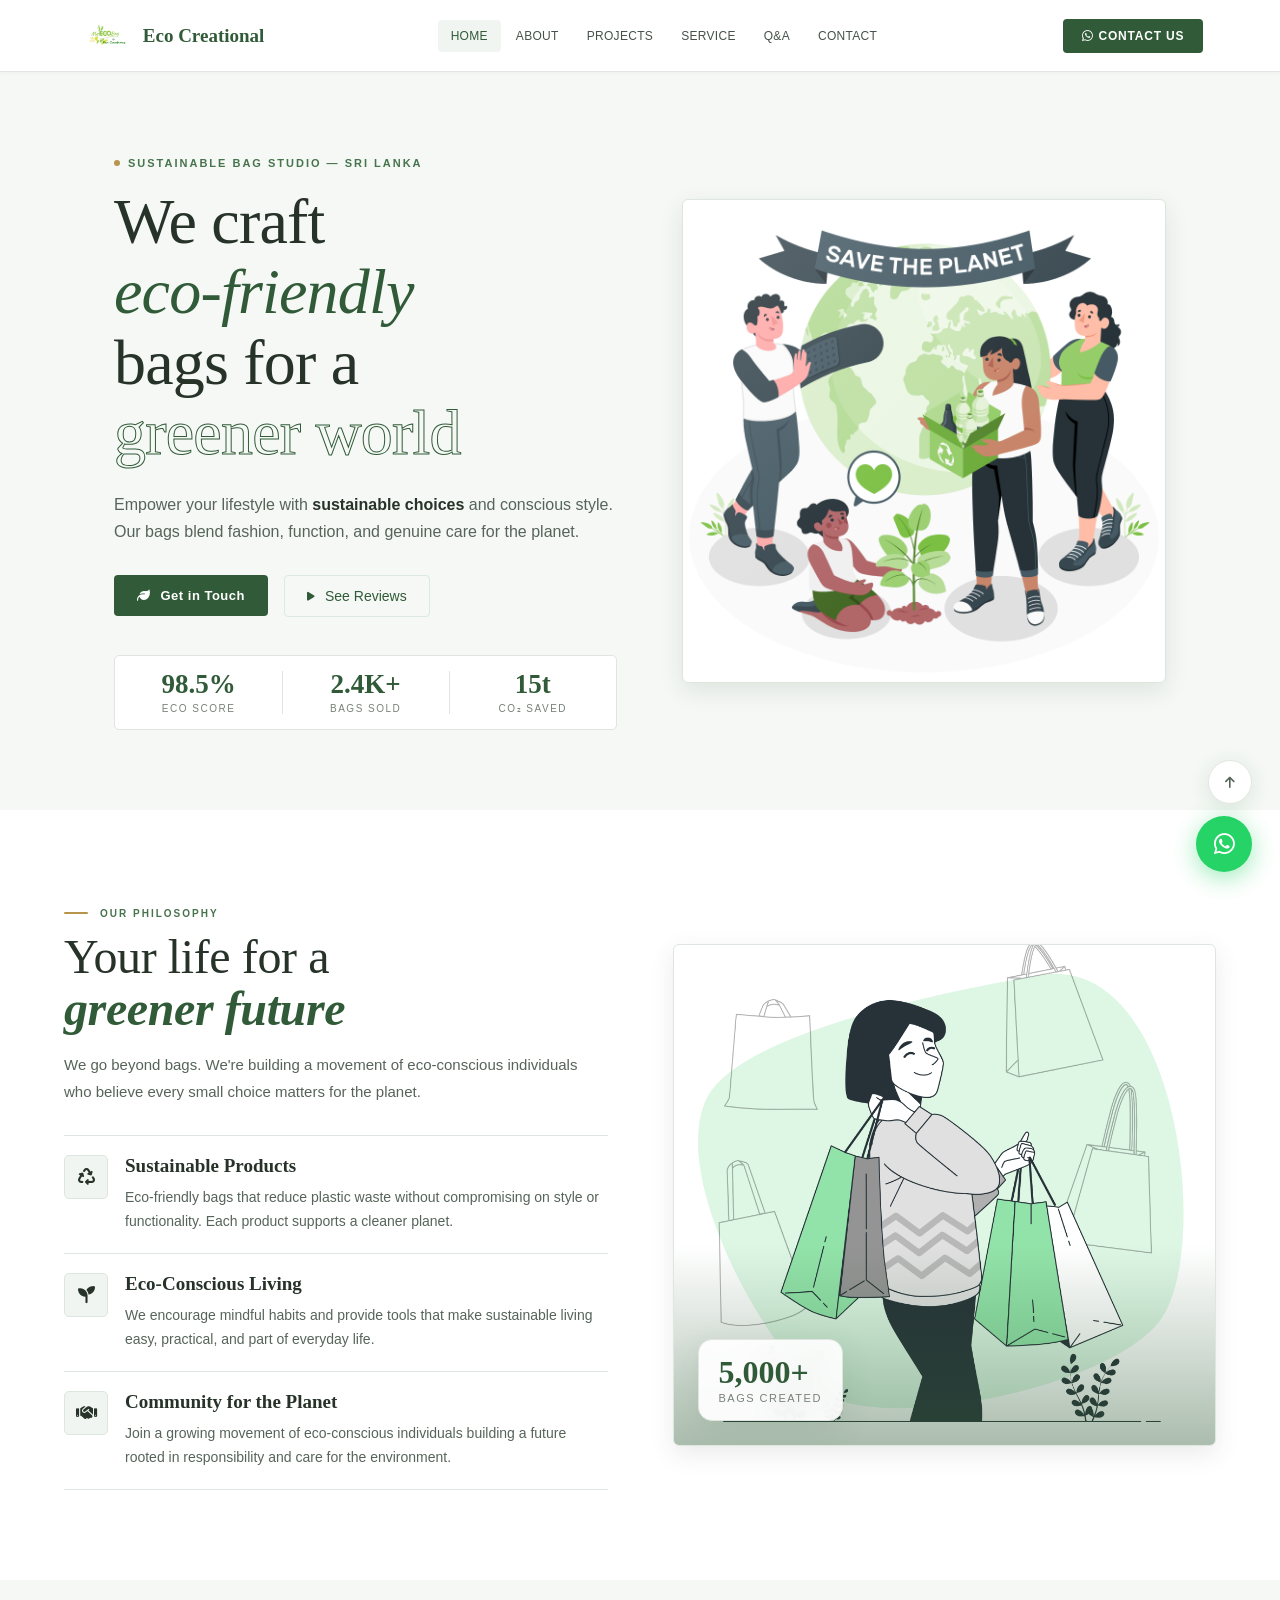
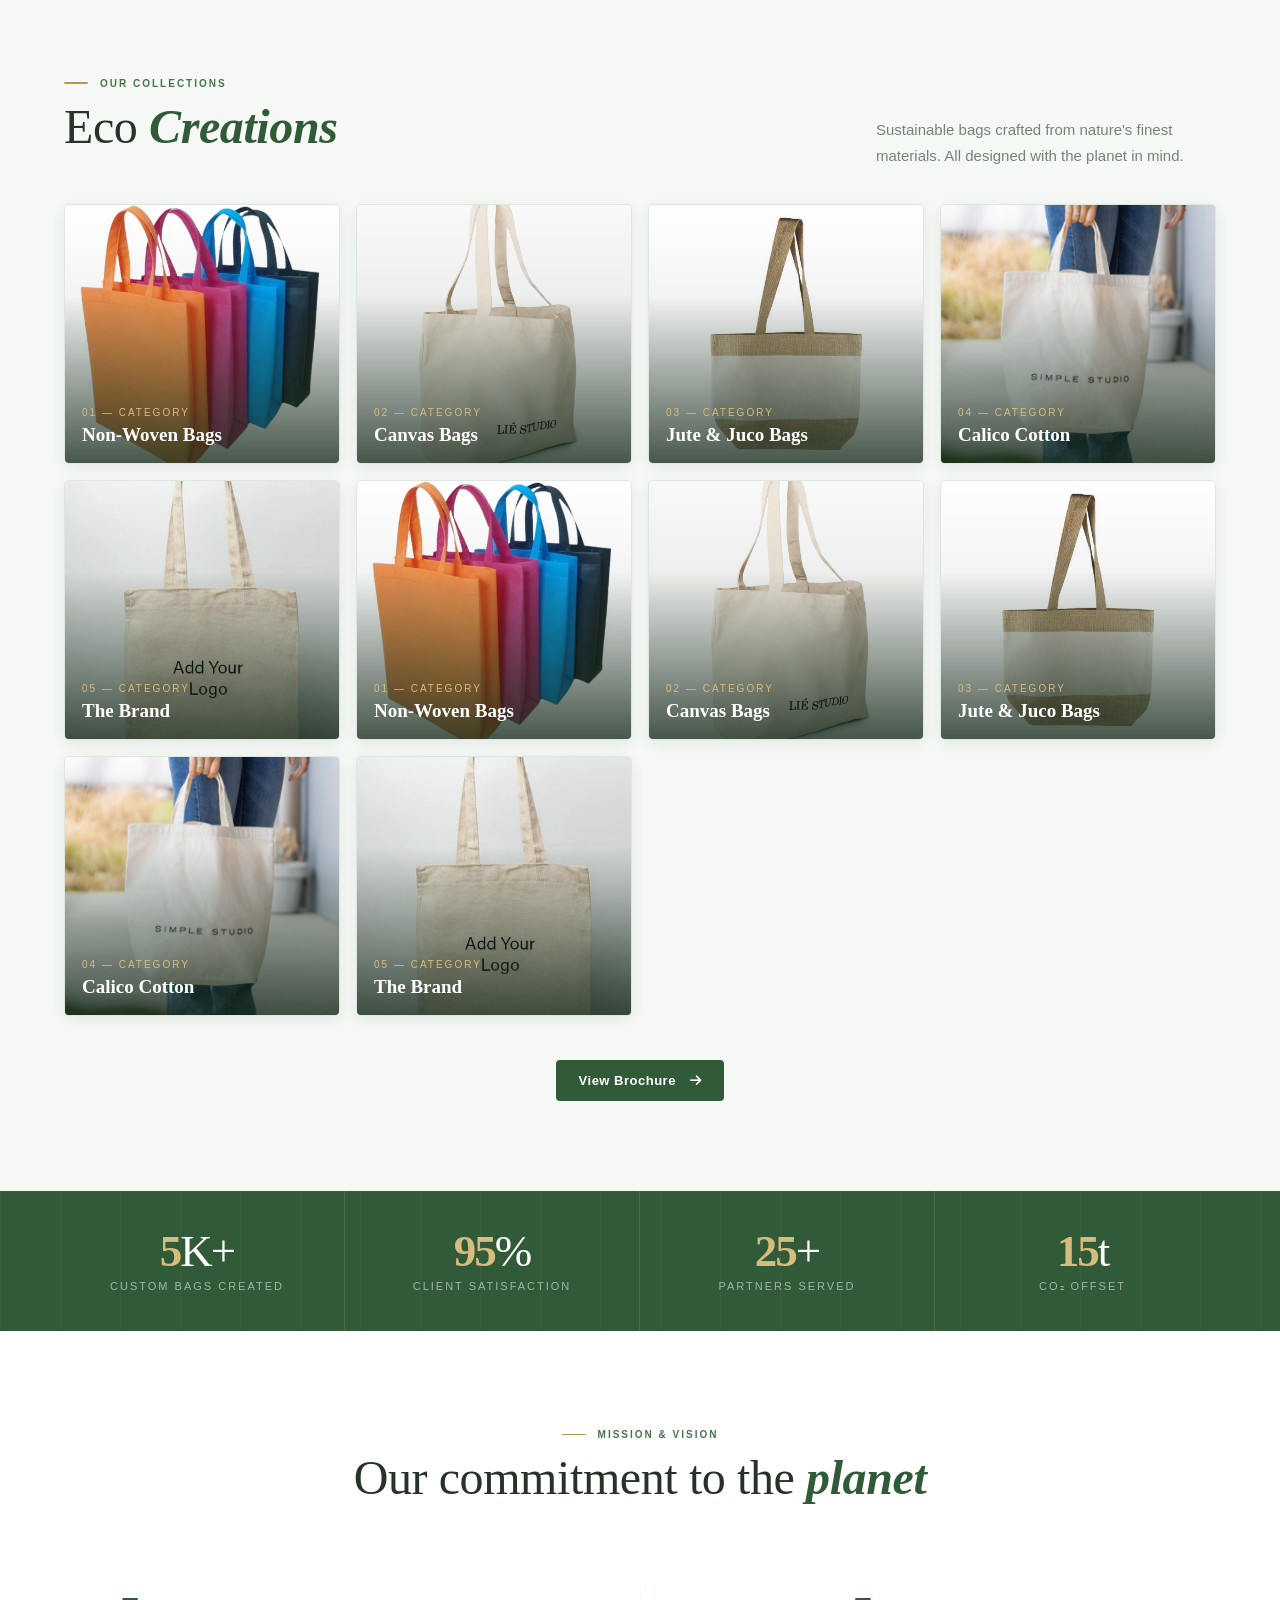
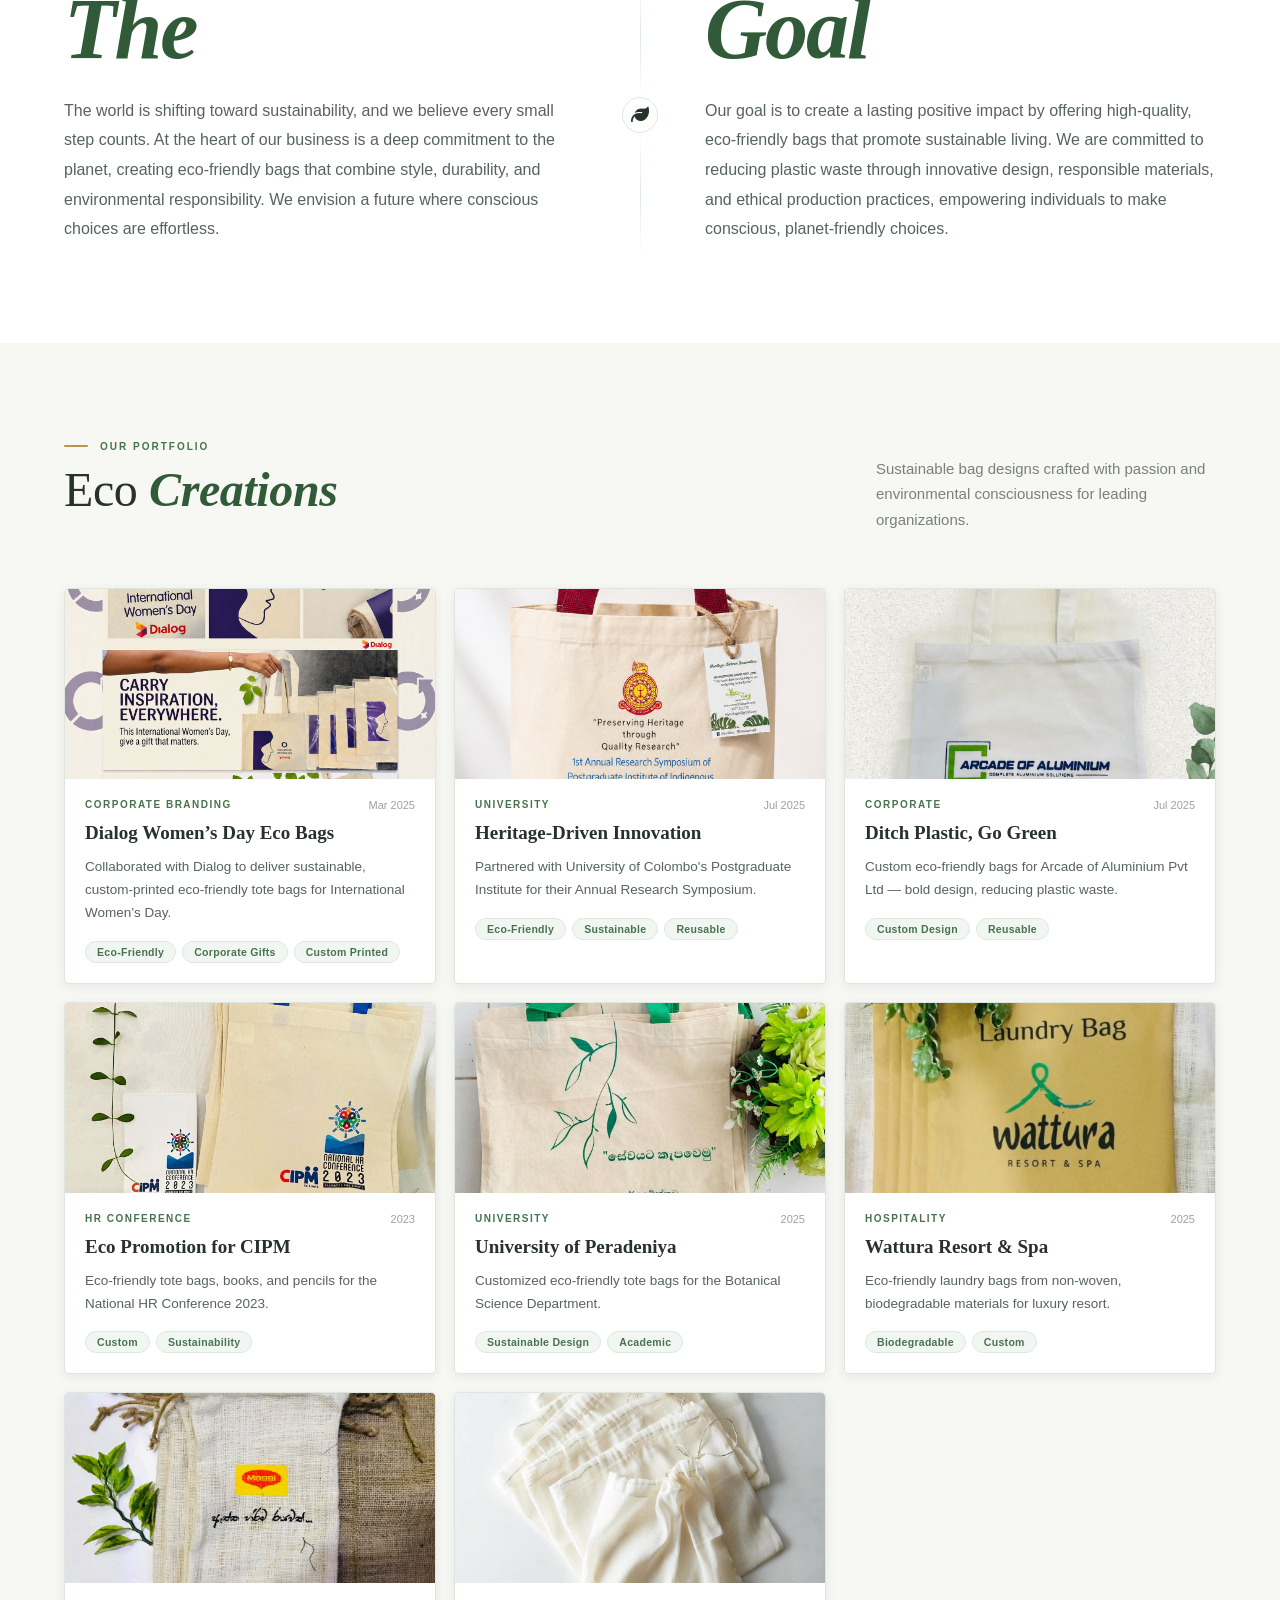
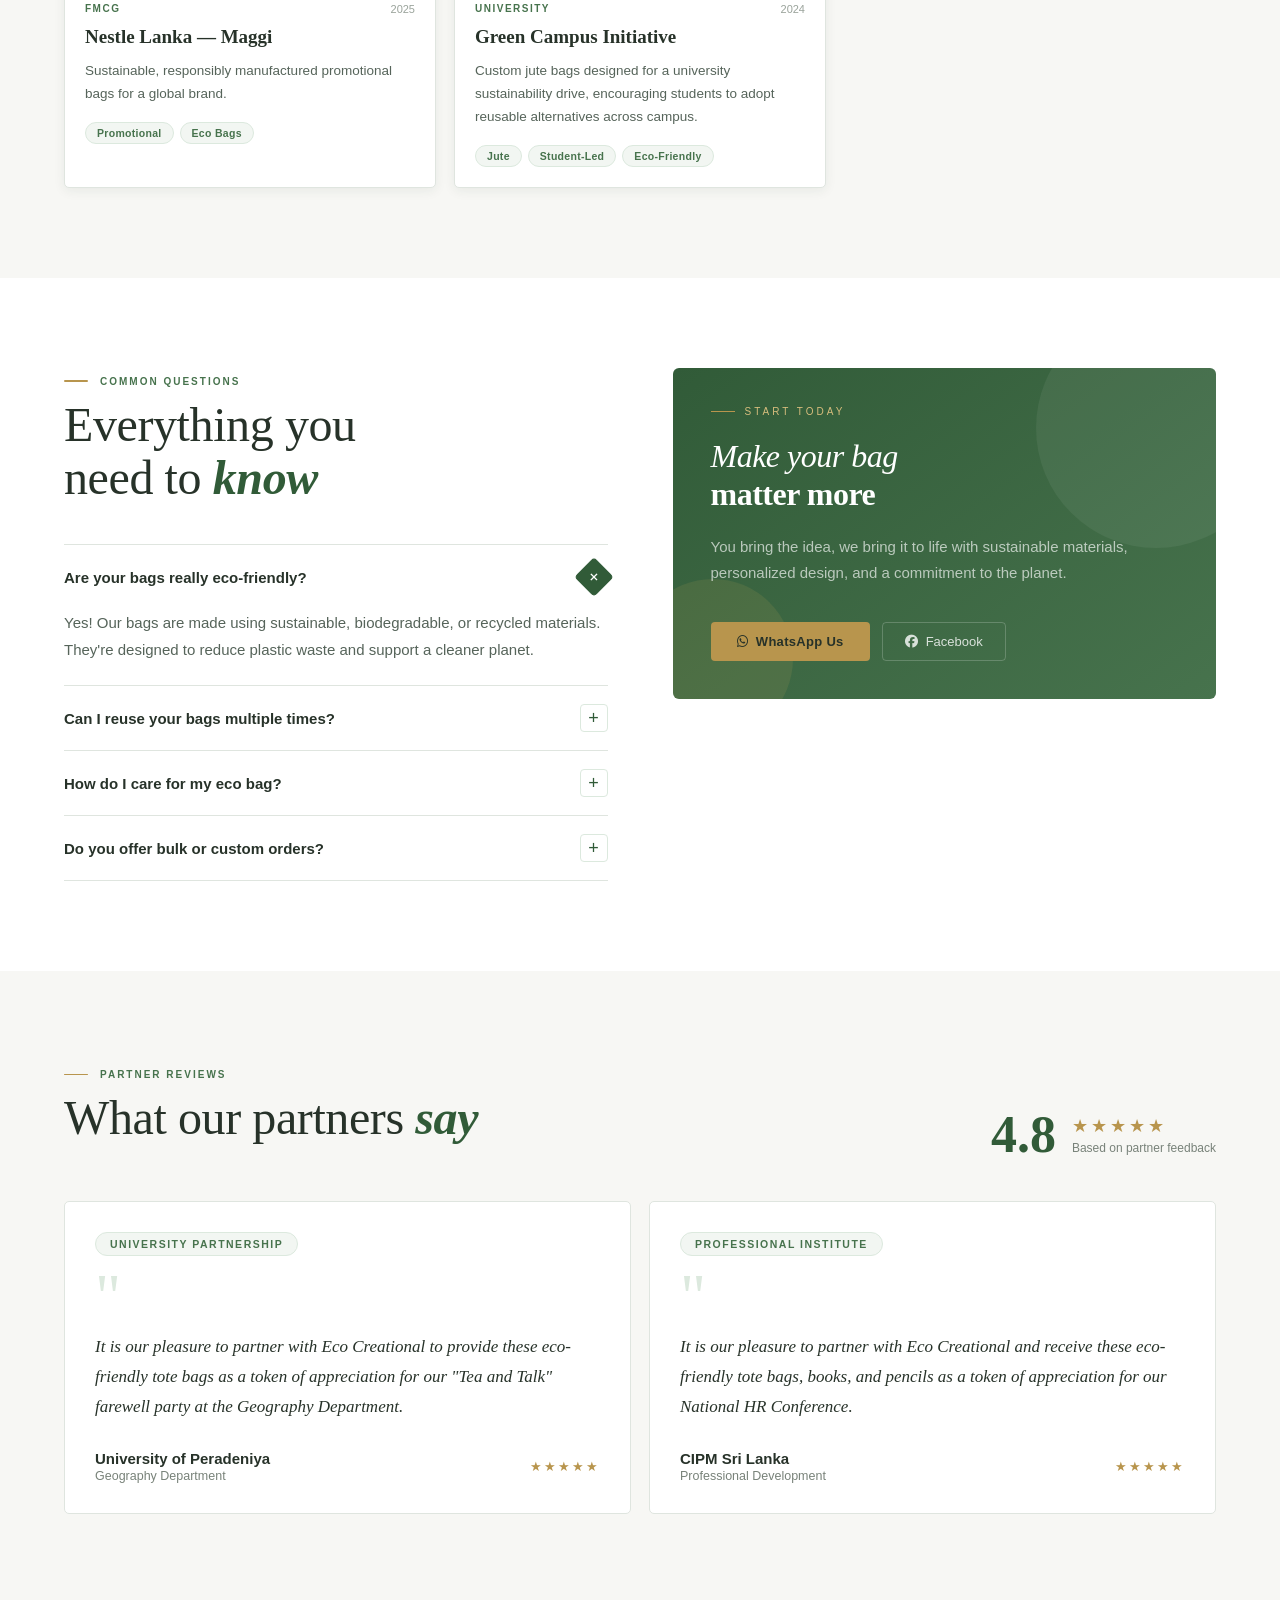
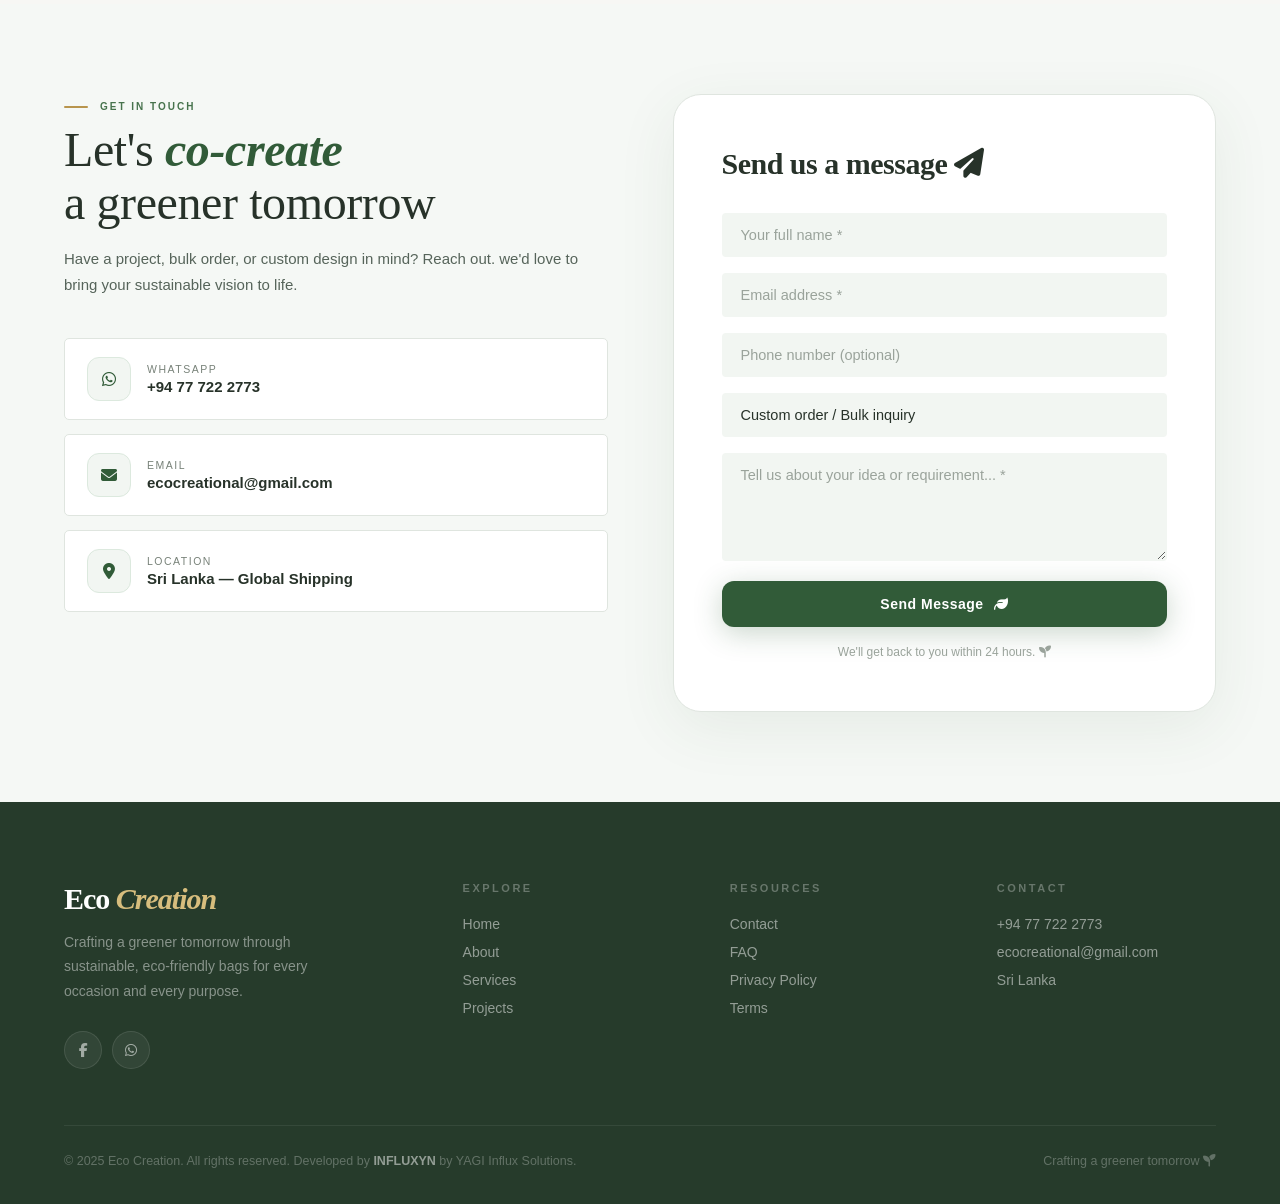
==== commit 63bd1b50: "Update index.html" ====
--- a/index.html
+++ b/index.html
@@ -4,20 +4,13 @@
 <head>
   <meta charset="UTF-8">
   <meta name="viewport" content="width=device-width, initial-scale=1.0">
-  <title>Eco Creational | Sustainable Eco-Friendly Bags</title>
+  <title>Eco Creation | Sustainable Eco-Friendly Bags</title>
   <link rel="icon" type="image/png" href="assests/logo.png">
-  <link rel="stylesheet" href="https://cdnjs.cloudflare.com/ajax/libs/font-awesome/6.5.0/css/all.min.css">
+  <link rel="stylesheet" href="https://cdnjs.cloudflare.com/ajax/libs/font-awesome/6.7.2/css/all.min.css">
   <link
     href="https://fonts.googleapis.com/css2?family=Cormorant+Garamond:ital,wght@0,300;0,400;0,600;0,700;1,300;1,400;1,600&family=Jost:wght@300;400;500;600&display=swap"
     rel="stylesheet">
-  <script src="https://cdn.emailjs.com/sdk/3.2.0/email.min.js"></script>
-  <script>(function () { emailjs.init('tVmvNGUKXRhqvsVzU'); })();</script>
-  
-    <script src="https://cdn.botpress.cloud/webchat/v3.6/inject.js"></script>
-<script src="https://files.bpcontent.cloud/2026/04/15/13/20260415131701-72YBO3UP.js" defer></script>
-    
-
-  <style>
+<style>
     /* ─── DESIGN TOKENS ──────────────────────────────────────────────── */
     :root {
       --sage: #7a9e7e;
@@ -2238,16 +2231,702 @@
         font-size: 42px;
       }
     }
+  
+    /* ─── HARD-CODED BUSINESS SITE OVERRIDES ───────────────────────────── */
+    html { scroll-behavior: smooth; }
+    body { cursor: auto; }
+    .cursor, .cursor-ring, #eco-loader, .leaf-particle { display: none !important; }
+
+    .reveal, .reveal-left, .reveal-right, .reveal-scale {
+      opacity: 1 !important;
+      transform: none !important;
+      transition: none !important;
+    }
+
+    .marquee-track {
+      animation: none !important;
+      transform: none !important;
+      flex-wrap: wrap;
+      justify-content: center;
+    }
+
+    .cat-card:hover,
+    .proj-card:hover,
+    .testi-card:hover,
+    .feat:hover .feat-icon,
+    .nav-cta:hover,
+    .btn-solid:hover,
+    .btn-gold:hover {
+      transform: none;
+    }
+
+    .cat-card img,
+    .proj-card .proj-img img {
+      transition: transform 0.25s ease;
+    }
+
+    .cat-card:hover img,
+    .proj-card:hover .proj-img img {
+      transform: scale(1.03);
+    }
+
+    .header {
+      backdrop-filter: none;
+      background: var(--cream);
+    }
+
+    .chip {
+      animation: none !important;
+      backdrop-filter: none;
+    }
+
+    .faq-right-card {
+      position: relative;
+      top: auto;
+    }
+
+    @media (max-width: 768px) {
+      .header { height: 68px; }
+      .hero { padding-top: 68px; }
+      .marquee-track { justify-content: flex-start; flex-wrap: nowrap; overflow-x: auto; }
+    }
+
   </style>
+<style>
+/* =========================================================
+   NATURAL / HAND-CODED BUSINESS WEBSITE THEME
+   Deliberately avoids AI-template visual patterns.
+   ========================================================= */
+
+:root {
+  --sage: #5f8665;
+  --sage-light: #89a98d;
+  --sage-pale: #dce9de;
+  --sage-ultra: #f2f6f2;
+  --forest: #315b38;
+  --forest-mid: #47734d;
+  --leaf: #5f8665;
+  --gold: #b8954d;
+  --gold-light: #d7bd7d;
+  --gold-ultra: #fbf8ef;
+  --cream: #f7f5ef;
+  --warm-white: #ffffff;
+  --text-dark: #273229;
+  --text-mid: #56645a;
+  --text-soft: #788279;
+  --text-faint: #9aa39b;
+  --border: #dfe5df;
+  --border-gold: #e7dcc2;
+  --font-serif: Georgia, "Times New Roman", serif;
+  --font-sans: Arial, Helvetica, sans-serif;
+}
+
+html {
+  scroll-behavior: smooth;
+}
+
+body {
+  font-family: Arial, Helvetica, sans-serif !important;
+  background: #fff !important;
+  color: #273229 !important;
+  cursor: auto !important;
+  overflow-x: hidden;
+}
+
+/* Remove editorial / AI-template decoration */
+.bg-word,
+.hero-grid,
+.corner-deco,
+.about-img-deco,
+.leaf-particle,
+.chip {
+  display: none !important;
+}
+
+.header {
+  position: sticky !important;
+  top: 0 !important;
+  height: 72px !important;
+  padding: 0 6% !important;
+  background: #fff !important;
+  border-bottom: 1px solid #e2e5e2 !important;
+  box-shadow: 0 1px 5px rgba(0,0,0,.04) !important;
+  backdrop-filter: none !important;
+}
+
+.logo-wrap {
+  gap: 8px !important;
+}
+
+.logo-wrap img {
+  width: 58px !important;
+  height: 58px !important;
+}
+
+.logo-text {
+  font-family: Georgia, "Times New Roman", serif !important;
+  font-size: 19px !important;
+  letter-spacing: 0 !important;
+}
+
+.nav-list {
+  gap: 2px !important;
+}
+
+.nav-link {
+  padding: 9px 13px !important;
+  border-radius: 4px !important;
+  font-size: 12px !important;
+  letter-spacing: .3px !important;
+  color: #455249 !important;
+}
+
+.nav-link:hover,
+.nav-link.active {
+  background: #f1f5f1 !important;
+  color: #315b38 !important;
+}
+
+.nav-cta {
+  padding: 10px 19px !important;
+  border-radius: 4px !important;
+  box-shadow: none !important;
+  background: #315b38 !important;
+  font-size: 12px !important;
+}
+
+.nav-cta:hover {
+  transform: none !important;
+  box-shadow: none !important;
+}
+
+/* Hero: conventional two-column company introduction */
+.hero {
+  min-height: 650px !important;
+  padding-top: 0 !important;
+  background: #f5f8f5 !important;
+}
+
+.hero-inner {
+  max-width: 1180px !important;
+  padding: 80px 5% !important;
+  grid-template-columns: 1.02fr .98fr !important;
+  gap: 65px !important;
+}
+
+.hero-badge {
+  background: transparent !important;
+  border: 0 !important;
+  padding: 0 !important;
+  border-radius: 0 !important;
+  box-shadow: none !important;
+  margin-bottom: 18px !important;
+  font-size: 11px !important;
+  color: #47734d !important;
+}
+
+.hero-badge-dot {
+  width: 6px !important;
+  height: 6px !important;
+  box-shadow: none !important;
+  animation: none !important;
+}
+
+.hero-title {
+  font-family: Georgia, "Times New Roman", serif !important;
+  font-size: clamp(42px, 5vw, 64px) !important;
+  font-weight: 400 !important;
+  letter-spacing: -.8px !important;
+  line-height: 1.1 !important;
+  margin-bottom: 22px !important;
+}
+
+.hero-title em {
+  font-weight: 400 !important;
+}
+
+.hero-desc {
+  font-size: 16px !important;
+  line-height: 1.7 !important;
+  max-width: 540px !important;
+  margin-bottom: 30px !important;
+}
+
+.hero-actions {
+  margin-bottom: 38px !important;
+}
+
+.btn-solid,
+.btn-ghost,
+.btn-gold,
+.btn-ghost-white {
+  border-radius: 4px !important;
+  box-shadow: none !important;
+  transform: none !important;
+}
+
+.btn-solid {
+  padding: 13px 23px !important;
+  font-size: 13px !important;
+}
+
+.btn-ghost {
+  padding: 12px 22px !important;
+}
+
+.hero-stats {
+  border-radius: 5px !important;
+  background: #fff !important;
+  backdrop-filter: none !important;
+}
+
+.hstat {
+  padding: 15px 13px !important;
+}
+
+.hstat-val {
+  font-family: Georgia, "Times New Roman", serif !important;
+  font-size: 27px !important;
+}
+
+.hero-img-frame {
+  border-radius: 6px !important;
+  box-shadow: 0 8px 24px rgba(35,60,40,.10) !important;
+  background: #fff !important;
+}
+
+/* Normal section rhythm */
+.section {
+  padding: 90px 5% !important;
+}
+
+.container {
+  max-width: 1180px !important;
+}
+
+.eyebrow {
+  font-size: 10px !important;
+  letter-spacing: 2px !important;
+  margin-bottom: 12px !important;
+}
+
+.eyebrow::before {
+  width: 24px !important;
+}
+
+.section-h {
+  font-family: Georgia, "Times New Roman", serif !important;
+  font-size: clamp(32px, 4vw, 48px) !important;
+  font-weight: 400 !important;
+  letter-spacing: -.4px !important;
+  margin-bottom: 16px !important;
+}
+
+.section-body-text {
+  font-size: 15px !important;
+  line-height: 1.75 !important;
+}
+
+/* About */
+.about-section {
+  background: #fff !important;
+}
+
+.about-grid {
+  gap: 65px !important;
+}
+
+.feature-strip {
+  margin-top: 30px !important;
+}
+
+.feat {
+  gap: 17px !important;
+  padding: 19px 0 !important;
+}
+
+.feat::before {
+  display: none !important;
+}
+
+.feat-icon {
+  width: 44px !important;
+  height: 44px !important;
+  min-width: 44px !important;
+  border-radius: 5px !important;
+  font-size: 17px !important;
+  background: #f1f5f1 !important;
+  border: 1px solid #dce7dd !important;
+}
+
+.feat:hover .feat-icon {
+  transform: none !important;
+}
+
+.feat-body h3 {
+  font-family: Georgia, "Times New Roman", serif !important;
+  font-size: 19px !important;
+}
+
+.feat-body p {
+  font-size: 14px !important;
+}
+
+.about-img-main {
+  border-radius: 6px !important;
+  box-shadow: 0 8px 25px rgba(35,60,40,.10) !important;
+}
+
+.about-img-main img {
+  height: 500px !important;
+}
+
+/* Categories: normal grid instead of marquee */
+.cat-section {
+  background: #f5f8f5 !important;
+}
+
+.cat-top {
+  margin-bottom: 35px !important;
+}
+
+.marquee-wrap {
+  overflow: visible !important;
+}
+
+.marquee-wrap::before,
+.marquee-wrap::after {
+  display: none !important;
+}
+
+.marquee-track {
+  display: grid !important;
+  grid-template-columns: repeat(4, 1fr) !important;
+  gap: 16px !important;
+  animation: none !important;
+  transform: none !important;
+}
+
+.cat-card {
+  flex: none !important;
+  width: auto !important;
+  height: 260px !important;
+  border-radius: 5px !important;
+  box-shadow: 0 4px 14px rgba(35,60,40,.08) !important;
+}
+
+.cat-card:hover {
+  transform: none !important;
+  box-shadow: 0 7px 20px rgba(35,60,40,.11) !important;
+}
+
+.cat-card img {
+  transition: transform .25s ease !important;
+}
+
+.cat-card:hover img {
+  transform: scale(1.03) !important;
+}
+
+.cat-card-overlay {
+  padding: 17px !important;
+  background: linear-gradient(to top, rgba(20,40,25,.78), rgba(20,40,25,.05) 65%, transparent) !important;
+}
+
+.cat-name {
+  font-family: Georgia, "Times New Roman", serif !important;
+  font-size: 19px !important;
+}
+
+/* Mission / goal: straightforward content blocks */
+.goal-section {
+  background: #fff !important;
+}
+
+.goal-grid {
+  grid-template-columns: 1fr 60px 1fr !important;
+  gap: 35px !important;
+}
+
+.goal-word-big {
+  font-family: Georgia, "Times New Roman", serif !important;
+  font-size: clamp(52px, 7vw, 86px) !important;
+  letter-spacing: -2px !important;
+}
+
+.goal-dot {
+  animation: none !important;
+  width: 36px !important;
+  height: 36px !important;
+}
+
+/* Projects */
+.projects-section {
+  background: #f7f7f4 !important;
+}
+
+.proj-grid {
+  grid-template-columns: repeat(3, 1fr) !important;
+  gap: 18px !important;
+  margin-top: 40px !important;
+}
+
+.proj-card {
+  border-radius: 5px !important;
+  box-shadow: 0 3px 12px rgba(35,60,40,.07) !important;
+}
+
+.proj-card:hover {
+  transform: none !important;
+  box-shadow: 0 6px 18px rgba(35,60,40,.10) !important;
+}
+
+.proj-img {
+  height: 190px !important;
+}
+
+.proj-body {
+  padding: 20px !important;
+}
+
+.proj-body h3 {
+  font-family: Georgia, "Times New Roman", serif !important;
+}
+
+/* Stats: simple corporate band */
+.stats-band {
+  background: #315b38 !important;
+}
+
+.stats-band-inner {
+  max-width: 1180px !important;
+}
+
+.sband-item {
+  padding: 38px 20px !important;
+}
+
+.sband-val {
+  font-family: Georgia, "Times New Roman", serif !important;
+  font-size: 45px !important;
+}
+
+/* FAQ */
+.faq-section {
+  background: #fff !important;
+}
+
+.faq-layout {
+  gap: 65px !important;
+}
+
+.faq-q {
+  padding: 18px 0 !important;
+}
+
+.faq-q h3 {
+  font-family: Arial, Helvetica, sans-serif !important;
+  font-size: 15px !important;
+  font-weight: 600 !important;
+}
+
+.faq-toggle {
+  border-radius: 4px !important;
+  width: 28px !important;
+  height: 28px !important;
+  min-width: 28px !important;
+}
+
+.faq-right-card {
+  position: relative !important;
+  top: auto !important;
+  border-radius: 6px !important;
+  padding: 38px !important;
+  box-shadow: none !important;
+}
+
+.faq-card-h {
+  font-family: Georgia, "Times New Roman", serif !important;
+  font-size: 32px !important;
+}
+
+/* Testimonials */
+.testi-section {
+  background: #f7f7f4 !important;
+}
+
+.testi-grid {
+  gap: 18px !important;
+  margin-top: 40px !important;
+}
+
+.testi-card {
+  border-radius: 5px !important;
+  padding: 30px !important;
+  background: #fff !important;
+}
+
+.testi-card:hover {
+  transform: none !important;
+  box-shadow: none !important;
+}
+
+.testi-quote {
+  font-family: Georgia, "Times New Roman", serif !important;
+  font-size: 17px !important;
+}
+
+/* Contact */
+.contact-section {
+  background: #f5f8f5 !important;
+}
+
+.contact-grid {
+  gap: 65px !important;
+}
+
+.cinfo {
+  border-radius: 5px !important;
+  background: #fff !important;
+  backdrop-filter: none !important;
+}
+
+.cinfo:hover {
+  transform: none !important;
+}
+
+/* Forms: normal input controls */
+input,
+textarea,
+select {
+  border-radius: 4px !important;
+  box-shadow: none !important;
+}
+
+/* Footer */
+footer {
+  background: #263b2b !important;
+}
+
+@media (max-width: 1000px) {
+  .marquee-track {
+    grid-template-columns: repeat(2, 1fr) !important;
+  }
+
+  .hero-inner,
+  .about-grid,
+  .faq-layout,
+  .contact-grid {
+    gap: 40px !important;
+  }
+}
+
+@media (max-width: 768px) {
+  .header {
+    position: sticky !important;
+    height: 64px !important;
+    padding: 0 20px !important;
+  }
+
+  .logo-wrap img {
+    width: 50px !important;
+    height: 50px !important;
+  }
+
+  .hero {
+    min-height: auto !important;
+  }
+
+  .hero-inner {
+    padding: 60px 20px !important;
+    grid-template-columns: 1fr !important;
+  }
+
+  .hero-title {
+    font-size: 42px !important;
+  }
+
+  .hero-visual {
+    margin-top: 10px !important;
+  }
+
+  .section {
+    padding: 65px 20px !important;
+  }
+
+  .about-grid,
+  .goal-grid,
+  .faq-layout,
+  .contact-grid {
+    grid-template-columns: 1fr !important;
+  }
+
+  .goal-mid {
+    display: none !important;
+  }
+
+  .marquee-track {
+    grid-template-columns: 1fr 1fr !important;
+  }
+
+  .cat-card {
+    height: 230px !important;
+  }
+
+  .proj-grid,
+  .testi-grid {
+    grid-template-columns: 1fr !important;
+  }
+
+  .stats-band-inner {
+    grid-template-columns: 1fr 1fr !important;
+  }
+
+  .sband-item {
+    border-right: 1px solid rgba(255,255,255,.1) !important;
+    border-bottom: 1px solid rgba(255,255,255,.1) !important;
+  }
+
+  .faq-right-card {
+    padding: 30px 24px !important;
+  }
+}
+
+@media (max-width: 480px) {
+  .marquee-track {
+    grid-template-columns: 1fr !important;
+  }
+
+  .cat-card {
+    height: 250px !important;
+  }
+
+  .hero-title {
+    font-size: 36px !important;
+  }
+
+  .hero-actions {
+    flex-direction: column !important;
+    align-items: stretch !important;
+  }
+
+  .hero-actions a,
+  .hero-actions button {
+    justify-content: center !important;
+  }
+}
+</style>
 </head>
 
 <body>
+  <!--
+    Eco Creation — hardcoded static website.
+    No AI runtime, framework, chatbot, animation engine, or generated UI dependency.
+    Icons are loaded online from Font Awesome CDN.
+  -->
 
   <!-- CURSOR -->
-  <div class="cursor" id="cursor"></div>
-  <div class="cursor-ring" id="cursorRing"></div>
-
-  <!-- LOADER -->
+<!-- LOADER -->
   <div id="eco-loader">
     <div class="loader-leaf">
       <svg viewBox="0 0 100 100" xmlns="http://www.w3.org/2000/svg">
@@ -2297,26 +2976,24 @@
     <span class="bg-word bg-word-forest">ECO</span>
 
     <!-- animated leaf particles (JS injects) -->
-    <div id="leafParticles"></div>
-
-    <div class="hero-inner">
+<div class="hero-inner">
       <!-- LEFT -->
       <div class="hero-text">
-        <div class="hero-badge reveal">
+        <div class="hero-badge">
           <span class="hero-badge-dot"></span>
           Sustainable Bag Studio — Sri Lanka
         </div>
-        <h1 class="hero-title reveal delay-1">
+        <h1 class="hero-title">
           We craft<br>
           <em>eco-friendly</em><br>
           bags for a<br>
           <span class="stroke-text">greener world</span>
         </h1>
-        <p class="hero-desc reveal delay-2">
+        <p class="hero-desc">
           Empower your lifestyle with <strong>sustainable choices</strong> and conscious style. Our bags blend fashion,
           function, and genuine care for the planet.
         </p>
-        <div class="hero-actions reveal delay-3">
+        <div class="hero-actions">
           <button class="btn-solid" onclick="window.open('https://wa.me/94777222773','_blank')">
             <i class="fas fa-leaf"></i> Get in Touch
           </button>
@@ -2325,7 +3002,7 @@
             <i class="fas fa-play" style="font-size:10px;"></i> See Reviews
           </button>
         </div>
-        <div class="hero-stats reveal delay-4">
+        <div class="hero-stats">
           <div class="hstat">
             <div class="hstat-val">98.5%</div>
             <div class="hstat-lbl">Eco Score</div>
@@ -2342,7 +3019,7 @@
       </div>
 
       <!-- RIGHT -->
-      <div class="hero-visual reveal-right delay-2">
+      <div class="hero-visual">
         <div class="corner-deco corner-deco-1"></div>
         <div class="corner-deco corner-deco-2"></div>
         <div class="hero-img-frame">
@@ -2370,29 +3047,29 @@
     <div class="container">
       <div class="about-grid">
         <div>
-          <div class="eyebrow reveal">Our Philosophy</div>
-          <h2 class="section-h reveal delay-1">Your life for a<br><em>greener future</em></h2>
-          <p class="section-body-text reveal delay-2">We go beyond bags. We're building a movement of eco-conscious
+          <div class="eyebrow">Our Philosophy</div>
+          <h2 class="section-h">Your life for a<br><em>greener future</em></h2>
+          <p class="section-body-text">We go beyond bags. We're building a movement of eco-conscious
             individuals who believe every small choice matters for the planet.</p>
           <div class="feature-strip">
-            <div class="feat reveal delay-2">
-              <div class="feat-icon">♻️</div>
+            <div class="feat">
+              <div class="feat-icon"><i class="fas fa-recycle" aria-hidden="true"></i>️</div>
               <div class="feat-body">
                 <h3>Sustainable Products</h3>
                 <p>Eco-friendly bags that reduce plastic waste without compromising on style or functionality. Each
                   product supports a cleaner planet.</p>
               </div>
             </div>
-            <div class="feat reveal delay-3">
-              <div class="feat-icon">🌱</div>
+            <div class="feat">
+              <div class="feat-icon"><i class="fas fa-seedling" aria-hidden="true"></i></div>
               <div class="feat-body">
                 <h3>Eco-Conscious Living</h3>
                 <p>We encourage mindful habits and provide tools that make sustainable living easy, practical, and part
                   of everyday life.</p>
               </div>
             </div>
-            <div class="feat reveal delay-4">
-              <div class="feat-icon">🤝</div>
+            <div class="feat">
+              <div class="feat-icon"><i class="fas fa-handshake" aria-hidden="true"></i></div>
               <div class="feat-body">
                 <h3>Community for the Planet</h3>
                 <p>Join a growing movement of eco-conscious individuals building a future rooted in responsibility and
@@ -2401,7 +3078,7 @@
             </div>
           </div>
         </div>
-        <div class="about-img-col reveal-right">
+        <div class="about-img-col">
           <div class="about-img-deco"></div>
           <div class="about-img-main">
             <img src="assests/Shopping bag-bro.png" alt="Eco Bag craft">
@@ -2421,13 +3098,13 @@
     <div class="container">
       <div class="cat-top">
         <div>
-          <div class="eyebrow reveal">Our Collections</div>
-          <h2 class="section-h reveal delay-1">Eco <em>Creations</em></h2>
+          <div class="eyebrow">Our Collections</div>
+          <h2 class="section-h">Eco <em>Creations</em></h2>
         </div>
-        <p class="cat-top-right reveal delay-2">Sustainable bags crafted from nature's finest materials. All designed
+        <p class="cat-top-right">Sustainable bags crafted from nature's finest materials. All designed
           with the planet in mind.</p>
       </div>
-      <div class="marquee-wrap reveal">
+      <div class="marquee-wrap">
         <div class="marquee-track">
           <!-- set 1 -->
           <div class="cat-card">
@@ -2513,19 +3190,19 @@
   <!-- ══════════════════════ STATS BAND ══════════════════════ -->
   <div class="stats-band">
     <div class="stats-band-inner">
-      <div class="sband-item reveal">
+      <div class="sband-item">
         <div class="sband-val"><span>5</span>K+</div>
         <div class="sband-lbl">Custom Bags Created</div>
       </div>
-      <div class="sband-item reveal delay-1">
+      <div class="sband-item">
         <div class="sband-val"><span>95</span>%</div>
         <div class="sband-lbl">Client Satisfaction</div>
       </div>
-      <div class="sband-item reveal delay-2">
+      <div class="sband-item">
         <div class="sband-val"><span>25</span>+</div>
         <div class="sband-lbl">Partners Served</div>
       </div>
-      <div class="sband-item reveal delay-3">
+      <div class="sband-item">
         <div class="sband-val"><span>15</span>t</div>
         <div class="sband-lbl">CO₂ Offset</div>
       </div>
@@ -2538,12 +3215,12 @@
     <span class="bg-word bg-word-bot bg-word-forest">GOAL</span>
     <div class="container">
       <div style="text-align:center;margin-bottom:72px;">
-        <div class="eyebrow reveal" style="justify-content:center;">Mission &amp; Vision</div>
-        <h2 class="section-h reveal delay-1" style="text-align:center;max-width:600px;margin:0 auto;">Our commitment to
+        <div class="eyebrow" style="justify-content:center;">Mission &amp; Vision</div>
+        <h2 class="section-h" style="text-align:center;max-width:600px;margin:0 auto;">Our commitment to
           the <em>planet</em></h2>
       </div>
       <div class="goal-grid">
-        <div class="goal-block reveal-left">
+        <div class="goal-block">
           <span class="goal-word-big">The</span>
           <p class="goal-text">The world is shifting toward sustainability, and we believe every small step counts. At
             the heart of our business is a deep commitment to the planet, creating eco-friendly bags that combine
@@ -2552,10 +3229,10 @@
         </div>
         <div class="goal-mid">
           <div class="goal-line"></div>
-          <div class="goal-dot">🌿</div>
+          <div class="goal-dot"><i class="fas fa-leaf" aria-hidden="true"></i></div>
           <div class="goal-line"></div>
         </div>
-        <div class="goal-block reveal-right">
+        <div class="goal-block">
           <span class="goal-word-big">Goal</span>
           <p class="goal-text">Our goal is to create a lasting positive impact by offering high-quality, eco-friendly
             bags that promote sustainable living. We are committed to reducing plastic waste through innovative design,
@@ -2573,14 +3250,14 @@
       <div
         style="display:flex;justify-content:space-between;align-items:flex-end;flex-wrap:wrap;gap:20px;margin-bottom:56px;">
         <div>
-          <div class="eyebrow reveal">Our Portfolio</div>
-          <h2 class="section-h reveal delay-1">Eco <em>Creations</em></h2>
+          <div class="eyebrow">Our Portfolio</div>
+          <h2 class="section-h">Eco <em>Creations</em></h2>
         </div>
-        <p class="reveal delay-2" style="color:var(--text-soft);font-size:15px;max-width:340px;line-height:1.7;">
+        <p class="reveal" style="color:var(--text-soft);font-size:15px;max-width:340px;line-height:1.7;">
           Sustainable bag designs crafted with passion and environmental consciousness for leading organizations.</p>
       </div>
       <div class="proj-grid">
-        <div class="proj-card reveal delay-1">
+        <div class="proj-card">
           <div class="proj-img">
             <img src="assests/dialog.png" alt="Dialog Eco-Friendly Tote Bags">
             <div class="proj-img-overlay">
@@ -2608,7 +3285,7 @@
             </div>
           </div>
         </div>
-        <div class="proj-card reveal delay-2">
+        <div class="proj-card">
           <div class="proj-img">
             <img src="assests/fb_pic2.png" alt="Heritage Innovation">
             <div class="proj-img-overlay"><a href="#" class="proj-btn">View Project</a></div>
@@ -2621,7 +3298,7 @@
                 class="proj-chip">Sustainable</span><span class="proj-chip">Reusable</span></div>
           </div>
         </div>
-        <div class="proj-card reveal delay-3">
+        <div class="proj-card">
           <div class="proj-img">
             <img src="assests/fb_pic7.jpeg" alt="Arcade of Aluminium">
             <div class="proj-img-overlay"><a href="#" class="proj-btn">View Project</a></div>
@@ -2634,7 +3311,7 @@
             </div>
           </div>
         </div>
-        <div class="proj-card reveal delay-1">
+        <div class="proj-card">
           <div class="proj-img">
             <img src="assests/fb_pic5.jpg" alt="CIPM Sri Lanka">
             <div class="proj-img-overlay"><a href="#" class="proj-btn">View Project</a></div>
@@ -2647,7 +3324,7 @@
             </div>
           </div>
         </div>
-        <div class="proj-card reveal delay-2">
+        <div class="proj-card">
           <div class="proj-img">
             <img src="assests/fb_pic8.jpeg" alt="University of Peradeniya">
             <div class="proj-img-overlay"><a href="#" class="proj-btn">View Project</a></div>
@@ -2660,7 +3337,7 @@
                 class="proj-chip">Academic</span></div>
           </div>
         </div>
-        <div class="proj-card reveal delay-3">
+        <div class="proj-card">
           <div class="proj-img">
             <img src="assests/fb_pic9.jpeg" alt="Wattura Resort">
             <div class="proj-img-overlay"><a href="#" class="proj-btn">View Project</a></div>
@@ -2673,7 +3350,7 @@
             </div>
           </div>
         </div>
-        <div class="proj-card reveal delay-1">
+        <div class="proj-card">
           <div class="proj-img">
             <img src="assests/fb_pic1.jpg" alt="Nestle Maggi">
             <div class="proj-img-overlay"><a href="#" class="proj-btn">View Project</a></div>
@@ -2686,7 +3363,7 @@
             </div>
           </div>
         </div>
-        <div class="proj-card reveal delay-3">
+        <div class="proj-card">
           <div class="proj-img">
             <img src="assests/fb_pic3.jpg" alt="Green Campus Initiative">
             <div class="proj-img-overlay">
@@ -2724,9 +3401,9 @@
     <div class="container">
       <div class="faq-layout">
         <div>
-          <div class="eyebrow reveal">Common Questions</div>
-          <h2 class="section-h reveal delay-1">Everything you<br>need to <em>know</em></h2>
-          <div class="faq-list reveal delay-2">
+          <div class="eyebrow">Common Questions</div>
+          <h2 class="section-h">Everything you<br>need to <em>know</em></h2>
+          <div class="faq-list">
             <div class="faq-item open">
               <div class="faq-q" onclick="toggleFaq(this)">
                 <h3>Are your bags really eco-friendly?</h3>
@@ -2762,7 +3439,7 @@
           </div>
         </div>
         <div>
-          <div class="faq-right-card reveal-right">
+          <div class="faq-right-card">
             <div class="faq-card-eyebrow">Start Today</div>
             <h3 class="faq-card-h">Make your bag<br><strong>matter more</strong></h3>
             <p class="faq-card-p">You bring the idea, we bring it to life with sustainable materials, personalized
@@ -2785,10 +3462,10 @@
     <div class="container">
       <div style="display:flex;justify-content:space-between;align-items:flex-end;flex-wrap:wrap;gap:20px;">
         <div>
-          <div class="eyebrow reveal">Partner Reviews</div>
-          <h2 class="section-h reveal delay-1">What our partners <em>say</em></h2>
+          <div class="eyebrow">Partner Reviews</div>
+          <h2 class="section-h">What our partners <em>say</em></h2>
         </div>
-        <div class="testi-rating-bar reveal delay-2">
+        <div class="testi-rating-bar">
           <div class="rating-big">4.8</div>
           <div class="rating-info">
             <div class="stars">★★★★★</div>
@@ -2797,7 +3474,7 @@
         </div>
       </div>
       <div class="testi-grid">
-        <div class="testi-card reveal delay-1">
+        <div class="testi-card">
           <div class="testi-badge">University Partnership</div>
           <span class="testi-quot-mark">"</span>
           <p class="testi-quote">It is our pleasure to partner with Eco Creational to provide these eco-friendly tote
@@ -2810,7 +3487,7 @@
             <div class="testi-stars">★★★★★</div>
           </div>
         </div>
-        <div class="testi-card reveal delay-2">
+        <div class="testi-card">
           <div class="testi-badge">Professional Institute</div>
           <span class="testi-quot-mark">"</span>
           <p class="testi-quote">It is our pleasure to partner with Eco Creational and receive these eco-friendly tote
@@ -2833,26 +3510,26 @@
     <div class="container">
       <div class="contact-grid">
         <div>
-          <div class="eyebrow reveal">Get In Touch</div>
-          <h2 class="section-h reveal delay-1">Let's <em>co-create</em><br>a greener tomorrow</h2>
-          <p class="section-body-text reveal delay-2">Have a project, bulk order, or custom design in mind? Reach out.
+          <div class="eyebrow">Get In Touch</div>
+          <h2 class="section-h">Let's <em>co-create</em><br>a greener tomorrow</h2>
+          <p class="section-body-text">Have a project, bulk order, or custom design in mind? Reach out.
             we'd love to bring your sustainable vision to life.</p>
           <div class="contact-info-links">
-            <a href="https://wa.me/94777222773" target="_blank" class="cinfo reveal delay-2">
+            <a href="https://wa.me/94777222773" target="_blank" class="cinfo">
               <div class="cinfo-icon"><i class="fab fa-whatsapp"></i></div>
               <div>
                 <div class="cinfo-lbl">WhatsApp</div>
                 <div class="cinfo-val">+94 77 722 2773</div>
               </div>
             </a>
-            <a href="mailto:ecocreational@gmail.com" class="cinfo reveal delay-3">
+            <a href="mailto:ecocreational@gmail.com" class="cinfo">
               <div class="cinfo-icon"><i class="fas fa-envelope"></i></div>
               <div>
                 <div class="cinfo-lbl">Email</div>
                 <div class="cinfo-val">ecocreational@gmail.com</div>
               </div>
             </a>
-            <div class="cinfo reveal delay-4">
+            <div class="cinfo">
               <div class="cinfo-icon"><i class="fas fa-map-marker-alt"></i></div>
               <div>
                 <div class="cinfo-lbl">Location</div>
@@ -2861,8 +3538,8 @@
             </div>
           </div>
         </div>
-        <div class="contact-form reveal-right delay-1">
-          <h3>Send us a message ✨</h3>
+        <div class="contact-form">
+          <h3>Send us a message <i class="fas fa-paper-plane" aria-hidden="true"></i></h3>
           <form action="https://formsubmit.co/ecocreational@gmail.com" method="POST">
             <input type="hidden" name="_captcha" value="false">
             <input type="hidden" name="_subject" value="New Eco Creation Website Inquiry">
@@ -2883,7 +3560,7 @@
                 rows="5"></textarea></div>
             <button type="submit" class="submit-btn">Send Message <i class="fas fa-leaf"></i></button>
           </form>
-          <p class="form-note">We'll get back to you within 24 hours. 🌱</p>
+          <p class="form-note">We'll get back to you within 24 hours. <i class="fas fa-seedling" aria-hidden="true"></i></p>
         </div>
       </div>
     </div>
@@ -2896,8 +3573,7 @@
       <div class="footer-top">
         <div>
           <div class="footer-logo-text">Eco <em>Creation</em></div>
-          <p class="footer-tagline">Crafting a greener tomorrow through sustainable, eco-friendly bags for every
-            occasion and every purpose.</p>
+          <p class="footer-tagline">Crafting a greener tomorrow through sustainable, eco-friendly bags for every occasion and every purpose.</p>
           <div class="footer-socials">
             <a href="https://www.facebook.com/share/1ZBHp2oGmy" target="_blank" class="fsoc"><i
                 class="fab fa-facebook-f"></i></a>
@@ -2928,7 +3604,7 @@
       <div class="footer-bottom">
         <p>© 2025 Eco Creation. All rights reserved. Developed by <a href="https://influxyn.netlify.app/"
             target="_blank">INFLUXYN</a> by YAGI Influx Solutions.</p>
-        <p>Crafting a greener tomorrow 🌱</p>
+        <p>Crafting a greener tomorrow <i class="fas fa-seedling" aria-hidden="true"></i></p>
       </div>
     </div>
   </footer>
@@ -2938,120 +3614,69 @@
   <div class="up-btn" onclick="scrollToTop()"><i class="fas fa-arrow-up"></i></div>
 
   <script>
-    /* ── CURSOR ── */
-    const cursor = document.getElementById('cursor');
-    const cursorRing = document.getElementById('cursorRing');
-    let mouseX = 0, mouseY = 0, ringX = 0, ringY = 0;
-    document.addEventListener('mousemove', e => {
-      mouseX = e.clientX; mouseY = e.clientY;
-      cursor.style.left = mouseX + 'px';
-      cursor.style.top = mouseY + 'px';
+    // Simple hardcoded interactions — no framework or AI runtime required.
+    const navMenu = document.getElementById('navMenu');
+    const hamburger = document.getElementById('hamburger');
+    const mainHeader = document.getElementById('mainHeader');
+
+    function toggleNav() {
+      if (navMenu) navMenu.classList.toggle('active');
+    }
+
+    document.addEventListener('click', function (event) {
+      if (!navMenu || !hamburger) return;
+      if (!navMenu.contains(event.target) && !hamburger.contains(event.target)) {
+        navMenu.classList.remove('active');
+      }
     });
-    function animateRing() {
-      ringX += (mouseX - ringX) * 0.1;
-      ringY += (mouseY - ringY) * 0.1;
-      cursorRing.style.left = ringX + 'px';
-      cursorRing.style.top = ringY + 'px';
-      requestAnimationFrame(animateRing);
-    }
-    animateRing();
-
-    /* ── LOADER ── */
-    window.addEventListener('load', () => {
-      setTimeout(() => document.getElementById('eco-loader').classList.add('hide'), 2200);
-    });
-    setTimeout(() => document.getElementById('eco-loader').classList.add('hide'), 2800);
-
-    /* ── HEADER SCROLL ── */
-    window.addEventListener('scroll', () => {
-      document.getElementById('mainHeader').classList.toggle('scrolled', window.scrollY > 20);
-    });
-
-    /* ── MOBILE NAV ── */
-    function toggleNav() {
-      document.getElementById('navMenu').classList.toggle('active');
-    }
-    document.addEventListener('click', e => {
-      const nav = document.getElementById('navMenu');
-      const ham = document.getElementById('hamburger');
-      if (nav && ham && !nav.contains(e.target) && !ham.contains(e.target)) nav.classList.remove('active');
-    });
-    window.addEventListener('resize', () => {
-      if (window.innerWidth > 768) document.getElementById('navMenu').classList.remove('active');
-    });
-
-    /* ── SCROLL REVEAL ── */
-    const revealEls = document.querySelectorAll('.reveal, .reveal-left, .reveal-right, .reveal-scale');
-    const revealObs = new IntersectionObserver((entries) => {
-      entries.forEach(e => { if (e.isIntersecting) { e.target.classList.add('visible'); revealObs.unobserve(e.target); } });
-    }, { threshold: 0.12, rootMargin: '0px 0px -40px 0px' });
-    revealEls.forEach(el => revealObs.observe(el));
-
-    /* ── FAQ ── */
-    function toggleFaq(el) {
-      const item = el.parentElement;
-      const isOpen = item.classList.contains('open');
-      document.querySelectorAll('.faq-item').forEach(i => { i.classList.remove('open'); });
-      if (!isOpen) item.classList.add('open');
-    }
-
-    /* ── SCROLL TOP ── */
-    function scrollToTop() { window.scrollTo({ top: 0, behavior: 'smooth' }); }
-
-    /* ── SMOOTH ANCHOR SCROLL ── */
-    document.querySelectorAll('a[href^="#"]').forEach(a => {
-      a.addEventListener('click', e => {
-        e.preventDefault();
-        const t = document.querySelector(a.getAttribute('href'));
-        if (t) { t.scrollIntoView({ behavior: 'smooth' }); document.getElementById('navMenu').classList.remove('active'); }
+
+    document.querySelectorAll('#navMenu a').forEach(function (link) {
+      link.addEventListener('click', function () {
+        if (navMenu) navMenu.classList.remove('active');
       });
     });
 
-    /* ── LEAF PARTICLES ── */
-    function spawnLeaf() {
-      const wrap = document.getElementById('leafParticles');
-      if (!wrap) return;
-      const leaf = document.createElement('div');
-      leaf.className = 'leaf-particle';
-      const size = 12 + Math.random() * 18;
-      const x = Math.random() * 100;
-      const dur = 8 + Math.random() * 12;
-      const delay = Math.random() * 6;
-      leaf.style.cssText = `left:${x}%;bottom:-40px;width:${size}px;height:${size}px;animation-duration:${dur}s;animation-delay:${delay}s;`;
-      leaf.innerHTML = `<svg viewBox="0 0 30 30" width="${size}" height="${size}" xmlns="http://www.w3.org/2000/svg" style="opacity:${0.3 + Math.random() * 0.4}">
-    <path d="M15,3 C19,7 26,12 27,18 C28,24 23,27 17,28 C11,29 6,25 5,19 C4,13 7,7 12,5 C14,3.5 14.5,2.5 15,3Z" fill="${Math.random() > 0.5 ? '#7a9e7e' : '#c8a95a'}"/>
-  </svg>`;
-      wrap.appendChild(leaf);
-      setTimeout(() => leaf.remove(), (dur + delay) * 1000);
-    }
-    setInterval(spawnLeaf, 1200);
-    for (let i = 0; i < 5; i++) setTimeout(spawnLeaf, i * 400);
-
-    /* ── COUNTER ANIMATION ── */
-    function animateCounter(el, target, suffix = '') {
-      let start = 0;
-      const dur = 1800;
-      const step = (ts) => {
-        if (!start) start = ts;
-        const prog = Math.min((ts - start) / dur, 1);
-        const eased = 1 - Math.pow(1 - prog, 3);
-        el.textContent = Math.round(eased * target) + suffix;
-        if (prog < 1) requestAnimationFrame(step);
-      };
-      requestAnimationFrame(step);
-    }
-    const statsObs = new IntersectionObserver(entries => {
-      entries.forEach(e => {
-        if (e.isIntersecting) {
-          e.target.querySelectorAll('.sband-val span').forEach(span => {
-            const val = parseInt(span.textContent);
-            animateCounter(span, val);
-          });
-          statsObs.unobserve(e.target);
-        }
+    window.addEventListener('resize', function () {
+      if (window.innerWidth > 768 && navMenu) {
+        navMenu.classList.remove('active');
+      }
+    });
+
+    window.addEventListener('scroll', function () {
+      if (mainHeader) {
+        mainHeader.classList.toggle('scrolled', window.scrollY > 20);
+      }
+    }, { passive: true });
+
+    function toggleFaq(element) {
+      const item = element.parentElement;
+      const wasOpen = item.classList.contains('open');
+
+      document.querySelectorAll('.faq-item').forEach(function (faq) {
+        faq.classList.remove('open');
       });
-    }, { threshold: 0.5 });
-    document.querySelectorAll('.stats-band').forEach(el => statsObs.observe(el));
+
+      if (!wasOpen) item.classList.add('open');
+    }
+
+    function scrollToTop() {
+      window.scrollTo({ top: 0, behavior: 'smooth' });
+    }
+
+    document.querySelectorAll('a[href^="#"]').forEach(function (link) {
+      link.addEventListener('click', function (event) {
+        const targetId = link.getAttribute('href');
+        if (!targetId || targetId === '#') return;
+
+        const target = document.querySelector(targetId);
+        if (!target) return;
+
+        event.preventDefault();
+        target.scrollIntoView({ behavior: 'smooth', block: 'start' });
+
+        if (navMenu) navMenu.classList.remove('active');
+      });
+    });
   </script>
 </body>
 
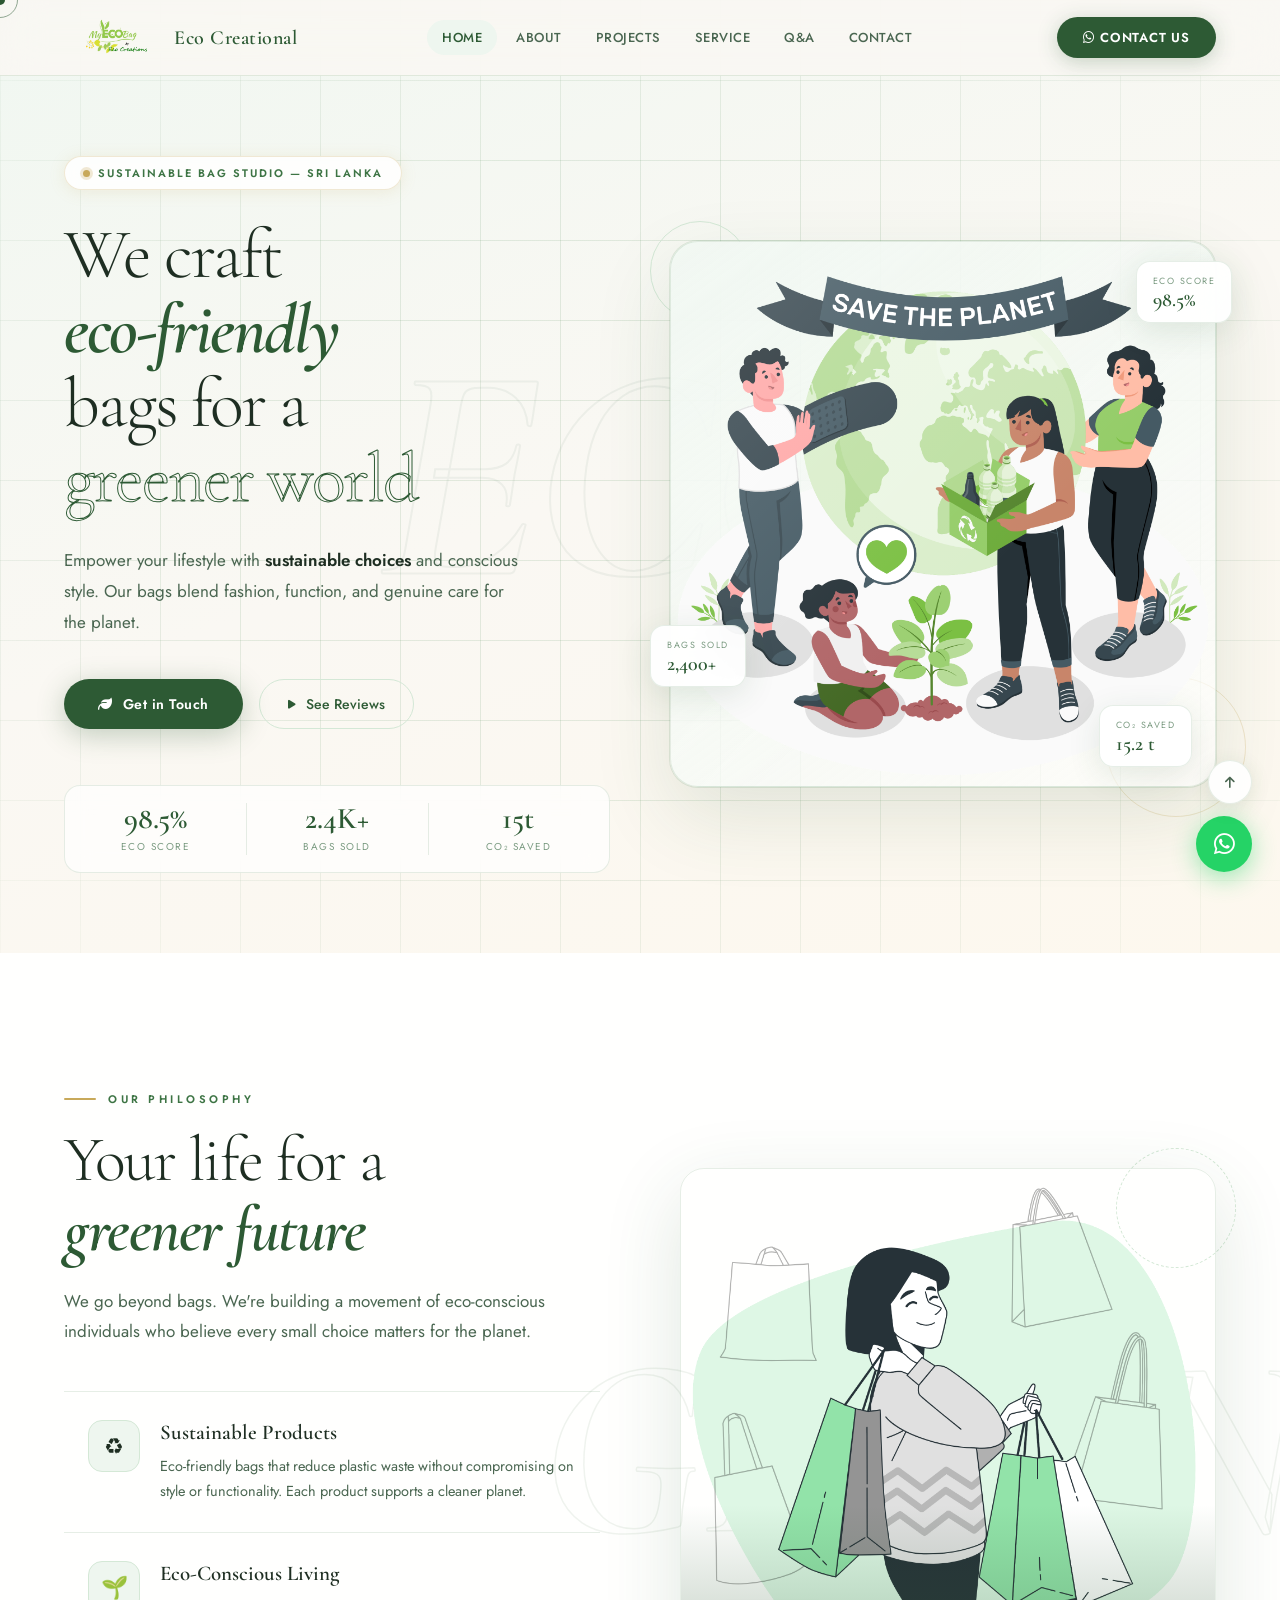
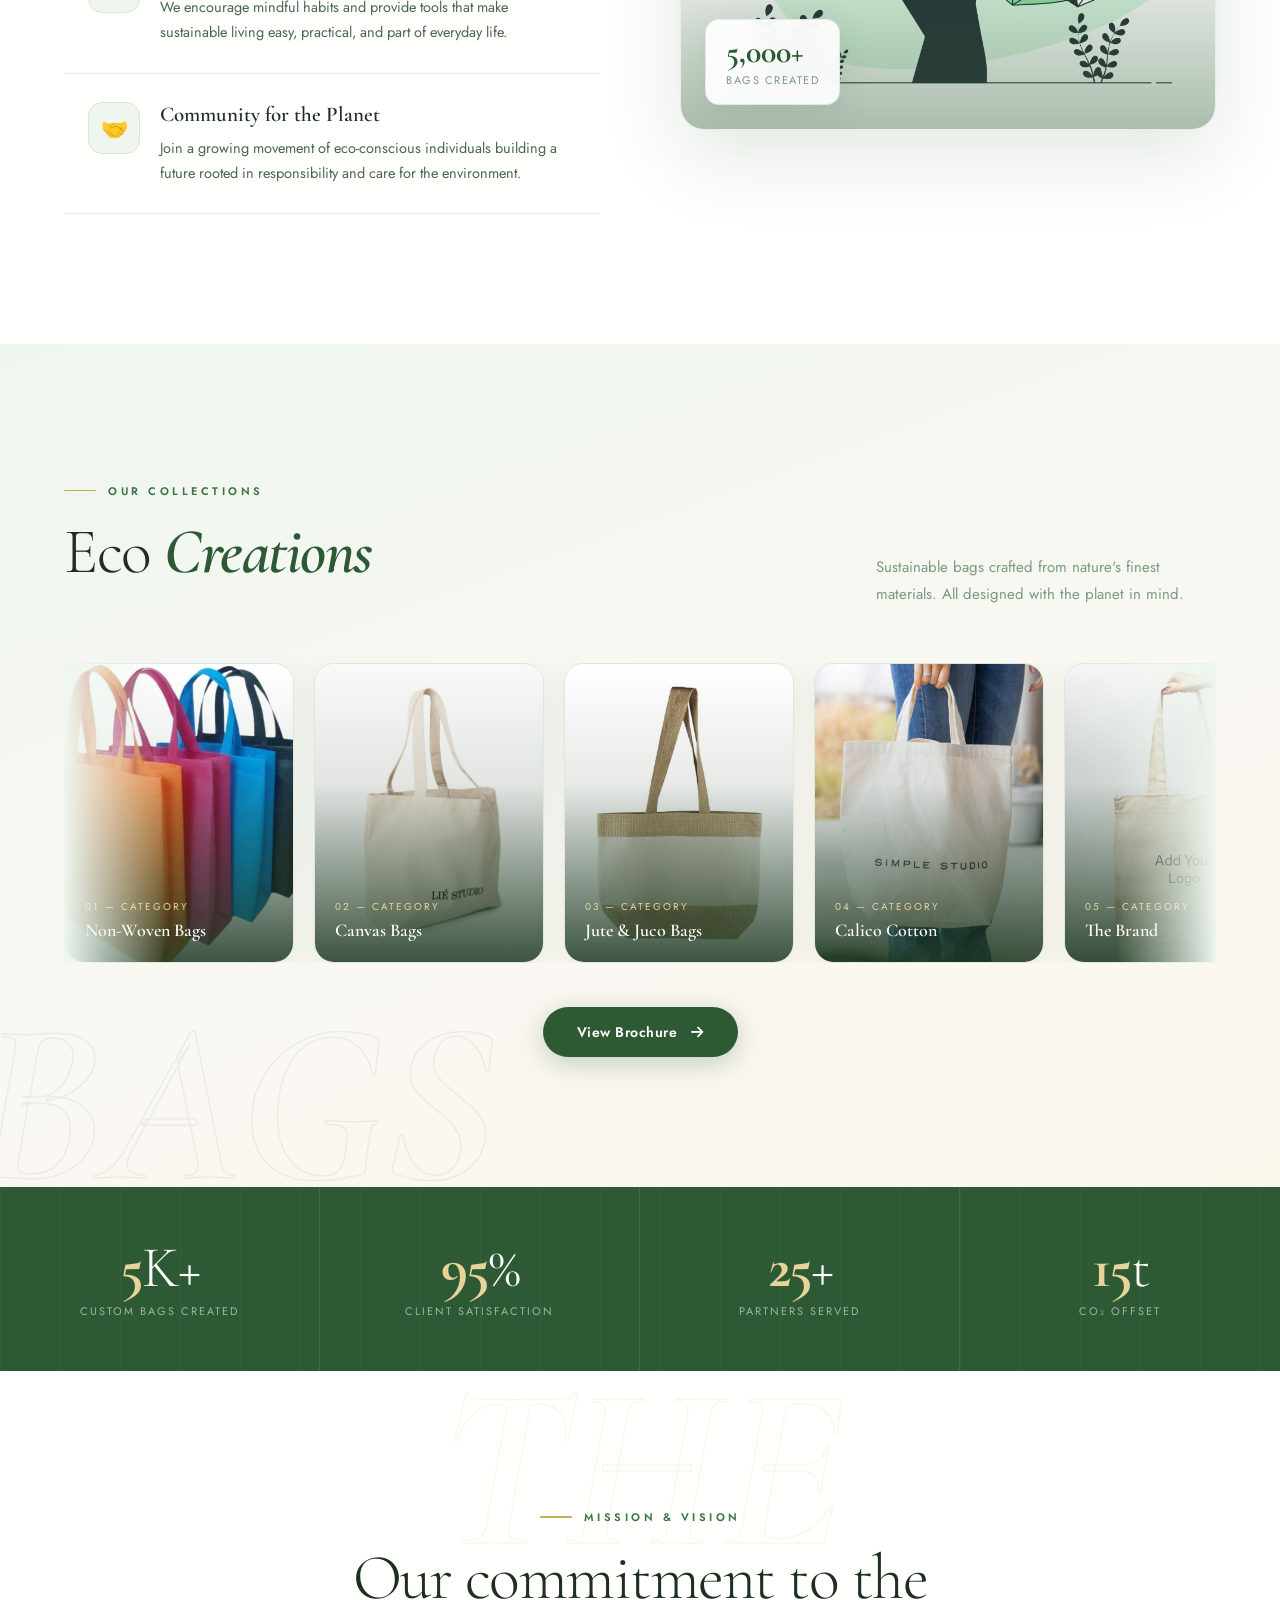
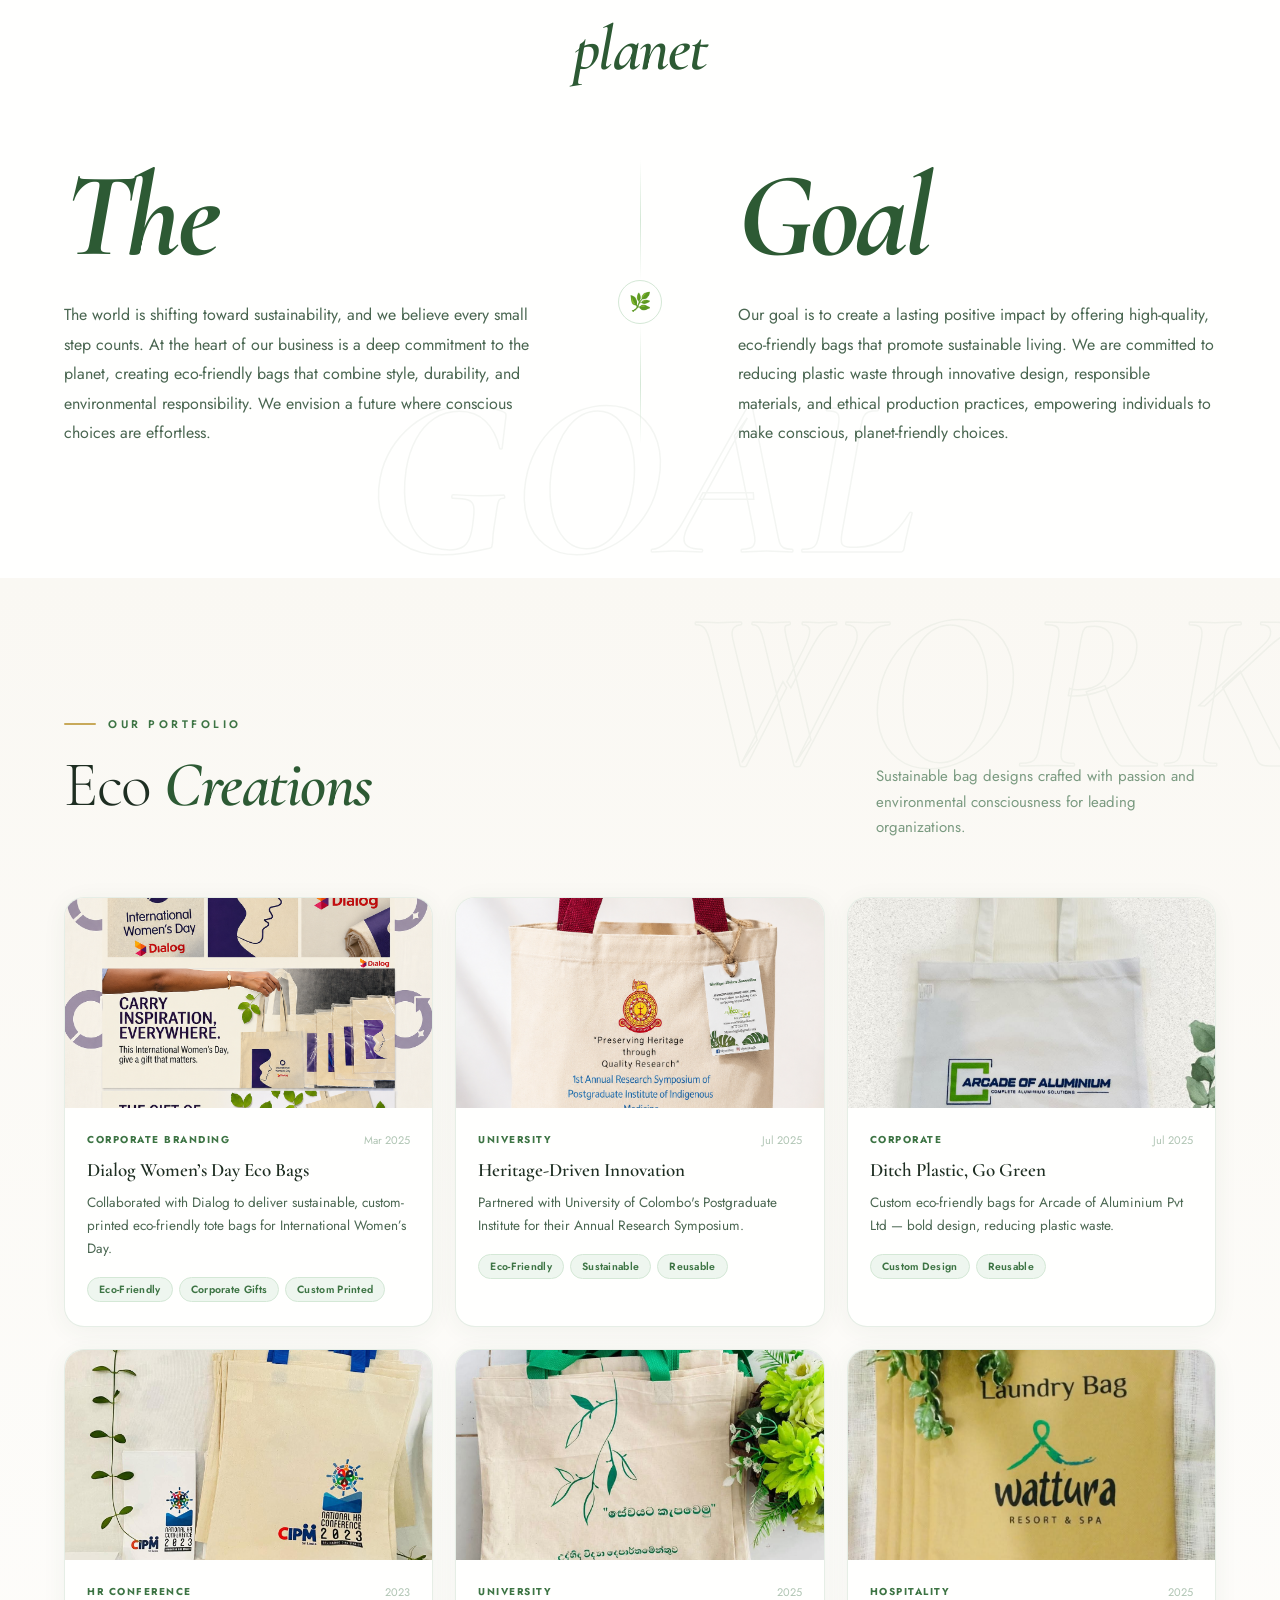
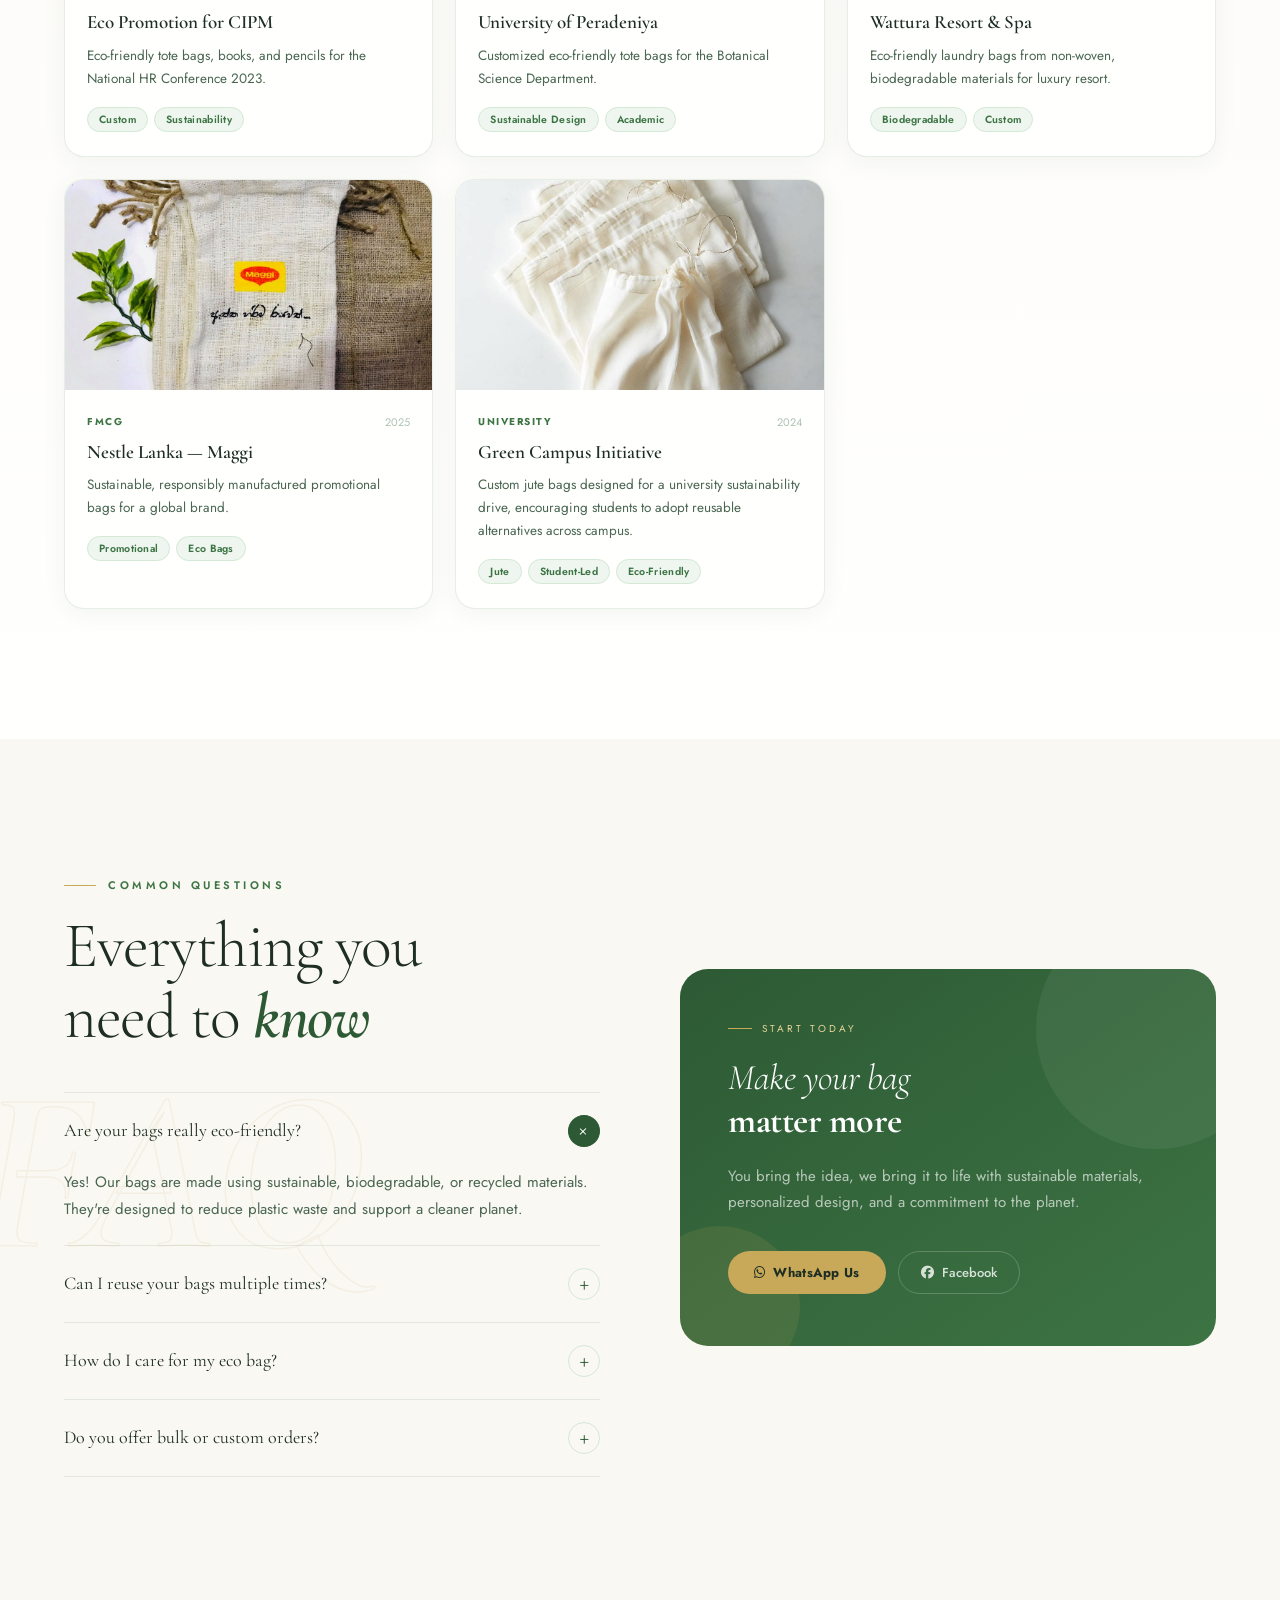
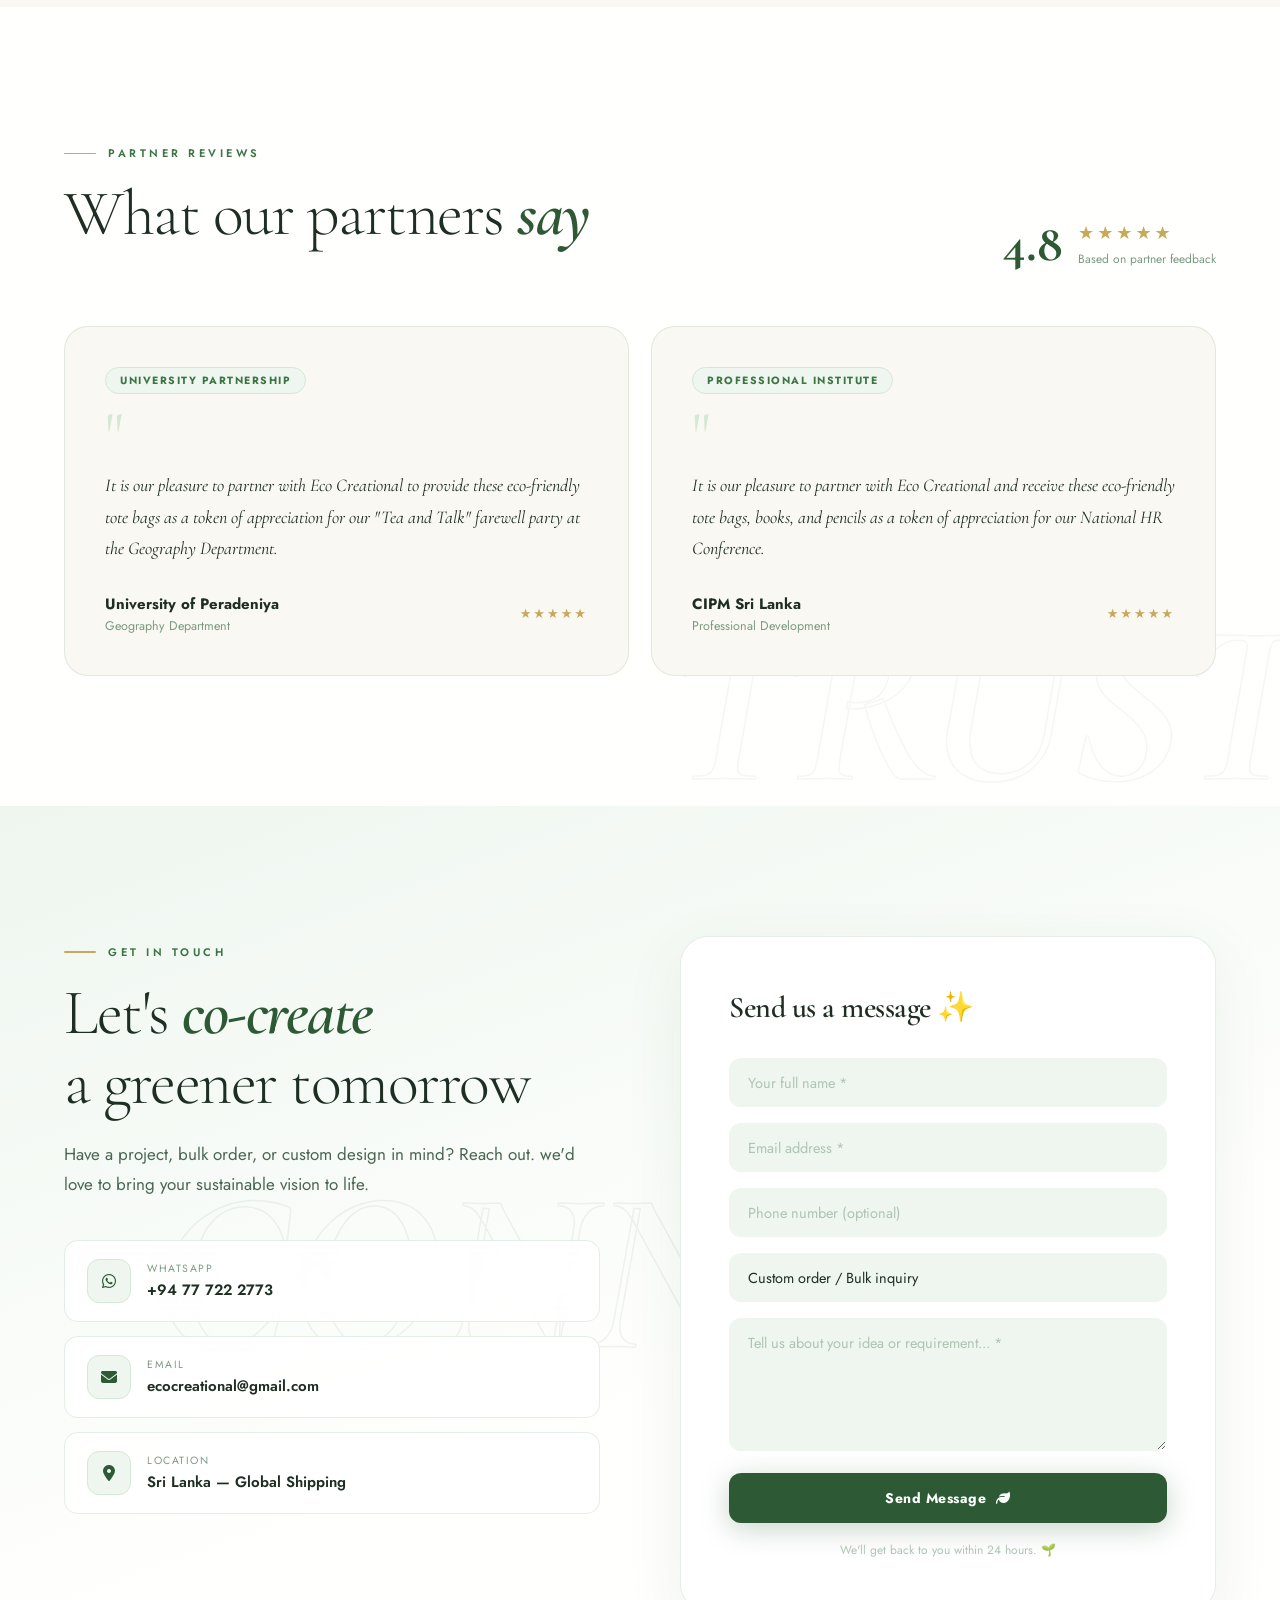
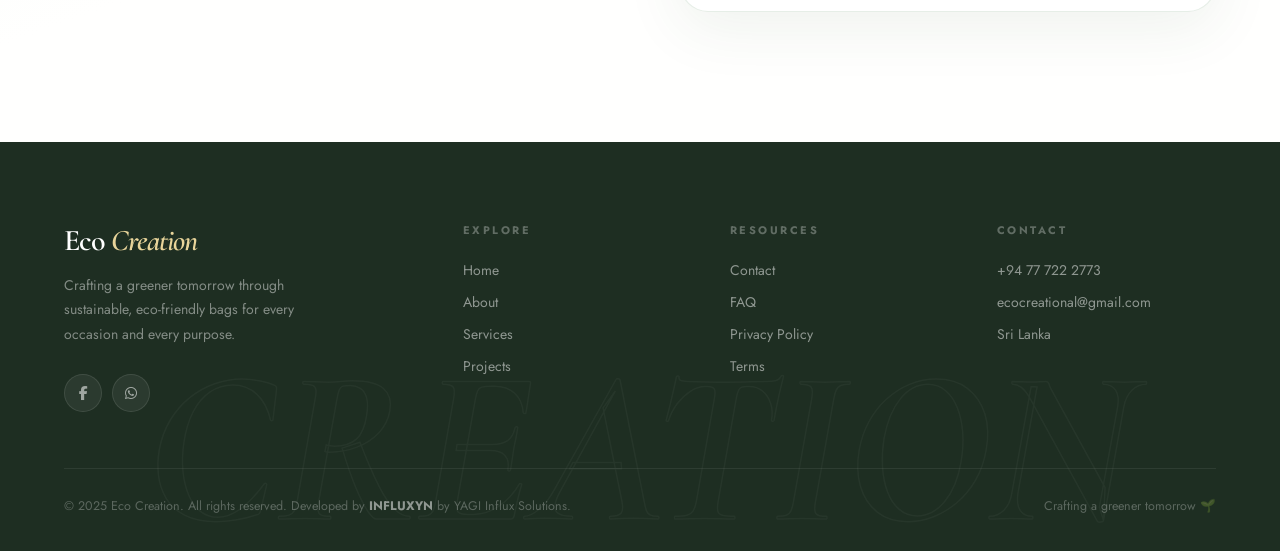
==== commit 719f1e79: "Update index.html" ====
--- a/index.html
+++ b/index.html
@@ -4,13 +4,20 @@
 <head>
   <meta charset="UTF-8">
   <meta name="viewport" content="width=device-width, initial-scale=1.0">
-  <title>Eco Creation | Sustainable Eco-Friendly Bags</title>
+  <title>Eco Creational | Sustainable Eco-Friendly Bags</title>
   <link rel="icon" type="image/png" href="assests/logo.png">
-  <link rel="stylesheet" href="https://cdnjs.cloudflare.com/ajax/libs/font-awesome/6.7.2/css/all.min.css">
+  <link rel="stylesheet" href="https://cdnjs.cloudflare.com/ajax/libs/font-awesome/6.5.0/css/all.min.css">
   <link
     href="https://fonts.googleapis.com/css2?family=Cormorant+Garamond:ital,wght@0,300;0,400;0,600;0,700;1,300;1,400;1,600&family=Jost:wght@300;400;500;600&display=swap"
     rel="stylesheet">
-<style>
+  <script src="https://cdn.emailjs.com/sdk/3.2.0/email.min.js"></script>
+  <script>(function () { emailjs.init('tVmvNGUKXRhqvsVzU'); })();</script>
+  
+    <script src="https://cdn.botpress.cloud/webchat/v3.6/inject.js"></script>
+<script src="https://files.bpcontent.cloud/2026/04/15/13/20260415131701-72YBO3UP.js" defer></script>
+    
+
+  <style>
     /* ─── DESIGN TOKENS ──────────────────────────────────────────────── */
     :root {
       --sage: #7a9e7e;
@@ -2231,702 +2238,16 @@
         font-size: 42px;
       }
     }
-  
-    /* ─── HARD-CODED BUSINESS SITE OVERRIDES ───────────────────────────── */
-    html { scroll-behavior: smooth; }
-    body { cursor: auto; }
-    .cursor, .cursor-ring, #eco-loader, .leaf-particle { display: none !important; }
-
-    .reveal, .reveal-left, .reveal-right, .reveal-scale {
-      opacity: 1 !important;
-      transform: none !important;
-      transition: none !important;
-    }
-
-    .marquee-track {
-      animation: none !important;
-      transform: none !important;
-      flex-wrap: wrap;
-      justify-content: center;
-    }
-
-    .cat-card:hover,
-    .proj-card:hover,
-    .testi-card:hover,
-    .feat:hover .feat-icon,
-    .nav-cta:hover,
-    .btn-solid:hover,
-    .btn-gold:hover {
-      transform: none;
-    }
-
-    .cat-card img,
-    .proj-card .proj-img img {
-      transition: transform 0.25s ease;
-    }
-
-    .cat-card:hover img,
-    .proj-card:hover .proj-img img {
-      transform: scale(1.03);
-    }
-
-    .header {
-      backdrop-filter: none;
-      background: var(--cream);
-    }
-
-    .chip {
-      animation: none !important;
-      backdrop-filter: none;
-    }
-
-    .faq-right-card {
-      position: relative;
-      top: auto;
-    }
-
-    @media (max-width: 768px) {
-      .header { height: 68px; }
-      .hero { padding-top: 68px; }
-      .marquee-track { justify-content: flex-start; flex-wrap: nowrap; overflow-x: auto; }
-    }
-
   </style>
-<style>
-/* =========================================================
-   NATURAL / HAND-CODED BUSINESS WEBSITE THEME
-   Deliberately avoids AI-template visual patterns.
-   ========================================================= */
-
-:root {
-  --sage: #5f8665;
-  --sage-light: #89a98d;
-  --sage-pale: #dce9de;
-  --sage-ultra: #f2f6f2;
-  --forest: #315b38;
-  --forest-mid: #47734d;
-  --leaf: #5f8665;
-  --gold: #b8954d;
-  --gold-light: #d7bd7d;
-  --gold-ultra: #fbf8ef;
-  --cream: #f7f5ef;
-  --warm-white: #ffffff;
-  --text-dark: #273229;
-  --text-mid: #56645a;
-  --text-soft: #788279;
-  --text-faint: #9aa39b;
-  --border: #dfe5df;
-  --border-gold: #e7dcc2;
-  --font-serif: Georgia, "Times New Roman", serif;
-  --font-sans: Arial, Helvetica, sans-serif;
-}
-
-html {
-  scroll-behavior: smooth;
-}
-
-body {
-  font-family: Arial, Helvetica, sans-serif !important;
-  background: #fff !important;
-  color: #273229 !important;
-  cursor: auto !important;
-  overflow-x: hidden;
-}
-
-/* Remove editorial / AI-template decoration */
-.bg-word,
-.hero-grid,
-.corner-deco,
-.about-img-deco,
-.leaf-particle,
-.chip {
-  display: none !important;
-}
-
-.header {
-  position: sticky !important;
-  top: 0 !important;
-  height: 72px !important;
-  padding: 0 6% !important;
-  background: #fff !important;
-  border-bottom: 1px solid #e2e5e2 !important;
-  box-shadow: 0 1px 5px rgba(0,0,0,.04) !important;
-  backdrop-filter: none !important;
-}
-
-.logo-wrap {
-  gap: 8px !important;
-}
-
-.logo-wrap img {
-  width: 58px !important;
-  height: 58px !important;
-}
-
-.logo-text {
-  font-family: Georgia, "Times New Roman", serif !important;
-  font-size: 19px !important;
-  letter-spacing: 0 !important;
-}
-
-.nav-list {
-  gap: 2px !important;
-}
-
-.nav-link {
-  padding: 9px 13px !important;
-  border-radius: 4px !important;
-  font-size: 12px !important;
-  letter-spacing: .3px !important;
-  color: #455249 !important;
-}
-
-.nav-link:hover,
-.nav-link.active {
-  background: #f1f5f1 !important;
-  color: #315b38 !important;
-}
-
-.nav-cta {
-  padding: 10px 19px !important;
-  border-radius: 4px !important;
-  box-shadow: none !important;
-  background: #315b38 !important;
-  font-size: 12px !important;
-}
-
-.nav-cta:hover {
-  transform: none !important;
-  box-shadow: none !important;
-}
-
-/* Hero: conventional two-column company introduction */
-.hero {
-  min-height: 650px !important;
-  padding-top: 0 !important;
-  background: #f5f8f5 !important;
-}
-
-.hero-inner {
-  max-width: 1180px !important;
-  padding: 80px 5% !important;
-  grid-template-columns: 1.02fr .98fr !important;
-  gap: 65px !important;
-}
-
-.hero-badge {
-  background: transparent !important;
-  border: 0 !important;
-  padding: 0 !important;
-  border-radius: 0 !important;
-  box-shadow: none !important;
-  margin-bottom: 18px !important;
-  font-size: 11px !important;
-  color: #47734d !important;
-}
-
-.hero-badge-dot {
-  width: 6px !important;
-  height: 6px !important;
-  box-shadow: none !important;
-  animation: none !important;
-}
-
-.hero-title {
-  font-family: Georgia, "Times New Roman", serif !important;
-  font-size: clamp(42px, 5vw, 64px) !important;
-  font-weight: 400 !important;
-  letter-spacing: -.8px !important;
-  line-height: 1.1 !important;
-  margin-bottom: 22px !important;
-}
-
-.hero-title em {
-  font-weight: 400 !important;
-}
-
-.hero-desc {
-  font-size: 16px !important;
-  line-height: 1.7 !important;
-  max-width: 540px !important;
-  margin-bottom: 30px !important;
-}
-
-.hero-actions {
-  margin-bottom: 38px !important;
-}
-
-.btn-solid,
-.btn-ghost,
-.btn-gold,
-.btn-ghost-white {
-  border-radius: 4px !important;
-  box-shadow: none !important;
-  transform: none !important;
-}
-
-.btn-solid {
-  padding: 13px 23px !important;
-  font-size: 13px !important;
-}
-
-.btn-ghost {
-  padding: 12px 22px !important;
-}
-
-.hero-stats {
-  border-radius: 5px !important;
-  background: #fff !important;
-  backdrop-filter: none !important;
-}
-
-.hstat {
-  padding: 15px 13px !important;
-}
-
-.hstat-val {
-  font-family: Georgia, "Times New Roman", serif !important;
-  font-size: 27px !important;
-}
-
-.hero-img-frame {
-  border-radius: 6px !important;
-  box-shadow: 0 8px 24px rgba(35,60,40,.10) !important;
-  background: #fff !important;
-}
-
-/* Normal section rhythm */
-.section {
-  padding: 90px 5% !important;
-}
-
-.container {
-  max-width: 1180px !important;
-}
-
-.eyebrow {
-  font-size: 10px !important;
-  letter-spacing: 2px !important;
-  margin-bottom: 12px !important;
-}
-
-.eyebrow::before {
-  width: 24px !important;
-}
-
-.section-h {
-  font-family: Georgia, "Times New Roman", serif !important;
-  font-size: clamp(32px, 4vw, 48px) !important;
-  font-weight: 400 !important;
-  letter-spacing: -.4px !important;
-  margin-bottom: 16px !important;
-}
-
-.section-body-text {
-  font-size: 15px !important;
-  line-height: 1.75 !important;
-}
-
-/* About */
-.about-section {
-  background: #fff !important;
-}
-
-.about-grid {
-  gap: 65px !important;
-}
-
-.feature-strip {
-  margin-top: 30px !important;
-}
-
-.feat {
-  gap: 17px !important;
-  padding: 19px 0 !important;
-}
-
-.feat::before {
-  display: none !important;
-}
-
-.feat-icon {
-  width: 44px !important;
-  height: 44px !important;
-  min-width: 44px !important;
-  border-radius: 5px !important;
-  font-size: 17px !important;
-  background: #f1f5f1 !important;
-  border: 1px solid #dce7dd !important;
-}
-
-.feat:hover .feat-icon {
-  transform: none !important;
-}
-
-.feat-body h3 {
-  font-family: Georgia, "Times New Roman", serif !important;
-  font-size: 19px !important;
-}
-
-.feat-body p {
-  font-size: 14px !important;
-}
-
-.about-img-main {
-  border-radius: 6px !important;
-  box-shadow: 0 8px 25px rgba(35,60,40,.10) !important;
-}
-
-.about-img-main img {
-  height: 500px !important;
-}
-
-/* Categories: normal grid instead of marquee */
-.cat-section {
-  background: #f5f8f5 !important;
-}
-
-.cat-top {
-  margin-bottom: 35px !important;
-}
-
-.marquee-wrap {
-  overflow: visible !important;
-}
-
-.marquee-wrap::before,
-.marquee-wrap::after {
-  display: none !important;
-}
-
-.marquee-track {
-  display: grid !important;
-  grid-template-columns: repeat(4, 1fr) !important;
-  gap: 16px !important;
-  animation: none !important;
-  transform: none !important;
-}
-
-.cat-card {
-  flex: none !important;
-  width: auto !important;
-  height: 260px !important;
-  border-radius: 5px !important;
-  box-shadow: 0 4px 14px rgba(35,60,40,.08) !important;
-}
-
-.cat-card:hover {
-  transform: none !important;
-  box-shadow: 0 7px 20px rgba(35,60,40,.11) !important;
-}
-
-.cat-card img {
-  transition: transform .25s ease !important;
-}
-
-.cat-card:hover img {
-  transform: scale(1.03) !important;
-}
-
-.cat-card-overlay {
-  padding: 17px !important;
-  background: linear-gradient(to top, rgba(20,40,25,.78), rgba(20,40,25,.05) 65%, transparent) !important;
-}
-
-.cat-name {
-  font-family: Georgia, "Times New Roman", serif !important;
-  font-size: 19px !important;
-}
-
-/* Mission / goal: straightforward content blocks */
-.goal-section {
-  background: #fff !important;
-}
-
-.goal-grid {
-  grid-template-columns: 1fr 60px 1fr !important;
-  gap: 35px !important;
-}
-
-.goal-word-big {
-  font-family: Georgia, "Times New Roman", serif !important;
-  font-size: clamp(52px, 7vw, 86px) !important;
-  letter-spacing: -2px !important;
-}
-
-.goal-dot {
-  animation: none !important;
-  width: 36px !important;
-  height: 36px !important;
-}
-
-/* Projects */
-.projects-section {
-  background: #f7f7f4 !important;
-}
-
-.proj-grid {
-  grid-template-columns: repeat(3, 1fr) !important;
-  gap: 18px !important;
-  margin-top: 40px !important;
-}
-
-.proj-card {
-  border-radius: 5px !important;
-  box-shadow: 0 3px 12px rgba(35,60,40,.07) !important;
-}
-
-.proj-card:hover {
-  transform: none !important;
-  box-shadow: 0 6px 18px rgba(35,60,40,.10) !important;
-}
-
-.proj-img {
-  height: 190px !important;
-}
-
-.proj-body {
-  padding: 20px !important;
-}
-
-.proj-body h3 {
-  font-family: Georgia, "Times New Roman", serif !important;
-}
-
-/* Stats: simple corporate band */
-.stats-band {
-  background: #315b38 !important;
-}
-
-.stats-band-inner {
-  max-width: 1180px !important;
-}
-
-.sband-item {
-  padding: 38px 20px !important;
-}
-
-.sband-val {
-  font-family: Georgia, "Times New Roman", serif !important;
-  font-size: 45px !important;
-}
-
-/* FAQ */
-.faq-section {
-  background: #fff !important;
-}
-
-.faq-layout {
-  gap: 65px !important;
-}
-
-.faq-q {
-  padding: 18px 0 !important;
-}
-
-.faq-q h3 {
-  font-family: Arial, Helvetica, sans-serif !important;
-  font-size: 15px !important;
-  font-weight: 600 !important;
-}
-
-.faq-toggle {
-  border-radius: 4px !important;
-  width: 28px !important;
-  height: 28px !important;
-  min-width: 28px !important;
-}
-
-.faq-right-card {
-  position: relative !important;
-  top: auto !important;
-  border-radius: 6px !important;
-  padding: 38px !important;
-  box-shadow: none !important;
-}
-
-.faq-card-h {
-  font-family: Georgia, "Times New Roman", serif !important;
-  font-size: 32px !important;
-}
-
-/* Testimonials */
-.testi-section {
-  background: #f7f7f4 !important;
-}
-
-.testi-grid {
-  gap: 18px !important;
-  margin-top: 40px !important;
-}
-
-.testi-card {
-  border-radius: 5px !important;
-  padding: 30px !important;
-  background: #fff !important;
-}
-
-.testi-card:hover {
-  transform: none !important;
-  box-shadow: none !important;
-}
-
-.testi-quote {
-  font-family: Georgia, "Times New Roman", serif !important;
-  font-size: 17px !important;
-}
-
-/* Contact */
-.contact-section {
-  background: #f5f8f5 !important;
-}
-
-.contact-grid {
-  gap: 65px !important;
-}
-
-.cinfo {
-  border-radius: 5px !important;
-  background: #fff !important;
-  backdrop-filter: none !important;
-}
-
-.cinfo:hover {
-  transform: none !important;
-}
-
-/* Forms: normal input controls */
-input,
-textarea,
-select {
-  border-radius: 4px !important;
-  box-shadow: none !important;
-}
-
-/* Footer */
-footer {
-  background: #263b2b !important;
-}
-
-@media (max-width: 1000px) {
-  .marquee-track {
-    grid-template-columns: repeat(2, 1fr) !important;
-  }
-
-  .hero-inner,
-  .about-grid,
-  .faq-layout,
-  .contact-grid {
-    gap: 40px !important;
-  }
-}
-
-@media (max-width: 768px) {
-  .header {
-    position: sticky !important;
-    height: 64px !important;
-    padding: 0 20px !important;
-  }
-
-  .logo-wrap img {
-    width: 50px !important;
-    height: 50px !important;
-  }
-
-  .hero {
-    min-height: auto !important;
-  }
-
-  .hero-inner {
-    padding: 60px 20px !important;
-    grid-template-columns: 1fr !important;
-  }
-
-  .hero-title {
-    font-size: 42px !important;
-  }
-
-  .hero-visual {
-    margin-top: 10px !important;
-  }
-
-  .section {
-    padding: 65px 20px !important;
-  }
-
-  .about-grid,
-  .goal-grid,
-  .faq-layout,
-  .contact-grid {
-    grid-template-columns: 1fr !important;
-  }
-
-  .goal-mid {
-    display: none !important;
-  }
-
-  .marquee-track {
-    grid-template-columns: 1fr 1fr !important;
-  }
-
-  .cat-card {
-    height: 230px !important;
-  }
-
-  .proj-grid,
-  .testi-grid {
-    grid-template-columns: 1fr !important;
-  }
-
-  .stats-band-inner {
-    grid-template-columns: 1fr 1fr !important;
-  }
-
-  .sband-item {
-    border-right: 1px solid rgba(255,255,255,.1) !important;
-    border-bottom: 1px solid rgba(255,255,255,.1) !important;
-  }
-
-  .faq-right-card {
-    padding: 30px 24px !important;
-  }
-}
-
-@media (max-width: 480px) {
-  .marquee-track {
-    grid-template-columns: 1fr !important;
-  }
-
-  .cat-card {
-    height: 250px !important;
-  }
-
-  .hero-title {
-    font-size: 36px !important;
-  }
-
-  .hero-actions {
-    flex-direction: column !important;
-    align-items: stretch !important;
-  }
-
-  .hero-actions a,
-  .hero-actions button {
-    justify-content: center !important;
-  }
-}
-</style>
 </head>
 
 <body>
-  <!--
-    Eco Creation — hardcoded static website.
-    No AI runtime, framework, chatbot, animation engine, or generated UI dependency.
-    Icons are loaded online from Font Awesome CDN.
-  -->
 
   <!-- CURSOR -->
-<!-- LOADER -->
+  <div class="cursor" id="cursor"></div>
+  <div class="cursor-ring" id="cursorRing"></div>
+
+  <!-- LOADER -->
   <div id="eco-loader">
     <div class="loader-leaf">
       <svg viewBox="0 0 100 100" xmlns="http://www.w3.org/2000/svg">
@@ -2976,24 +2297,26 @@
     <span class="bg-word bg-word-forest">ECO</span>
 
     <!-- animated leaf particles (JS injects) -->
-<div class="hero-inner">
+    <div id="leafParticles"></div>
+
+    <div class="hero-inner">
       <!-- LEFT -->
       <div class="hero-text">
-        <div class="hero-badge">
+        <div class="hero-badge reveal">
           <span class="hero-badge-dot"></span>
           Sustainable Bag Studio — Sri Lanka
         </div>
-        <h1 class="hero-title">
+        <h1 class="hero-title reveal delay-1">
           We craft<br>
           <em>eco-friendly</em><br>
           bags for a<br>
           <span class="stroke-text">greener world</span>
         </h1>
-        <p class="hero-desc">
+        <p class="hero-desc reveal delay-2">
           Empower your lifestyle with <strong>sustainable choices</strong> and conscious style. Our bags blend fashion,
           function, and genuine care for the planet.
         </p>
-        <div class="hero-actions">
+        <div class="hero-actions reveal delay-3">
           <button class="btn-solid" onclick="window.open('https://wa.me/94777222773','_blank')">
             <i class="fas fa-leaf"></i> Get in Touch
           </button>
@@ -3002,7 +2325,7 @@
             <i class="fas fa-play" style="font-size:10px;"></i> See Reviews
           </button>
         </div>
-        <div class="hero-stats">
+        <div class="hero-stats reveal delay-4">
           <div class="hstat">
             <div class="hstat-val">98.5%</div>
             <div class="hstat-lbl">Eco Score</div>
@@ -3019,7 +2342,7 @@
       </div>
 
       <!-- RIGHT -->
-      <div class="hero-visual">
+      <div class="hero-visual reveal-right delay-2">
         <div class="corner-deco corner-deco-1"></div>
         <div class="corner-deco corner-deco-2"></div>
         <div class="hero-img-frame">
@@ -3047,29 +2370,29 @@
     <div class="container">
       <div class="about-grid">
         <div>
-          <div class="eyebrow">Our Philosophy</div>
-          <h2 class="section-h">Your life for a<br><em>greener future</em></h2>
-          <p class="section-body-text">We go beyond bags. We're building a movement of eco-conscious
+          <div class="eyebrow reveal">Our Philosophy</div>
+          <h2 class="section-h reveal delay-1">Your life for a<br><em>greener future</em></h2>
+          <p class="section-body-text reveal delay-2">We go beyond bags. We're building a movement of eco-conscious
             individuals who believe every small choice matters for the planet.</p>
           <div class="feature-strip">
-            <div class="feat">
-              <div class="feat-icon"><i class="fas fa-recycle" aria-hidden="true"></i>️</div>
+            <div class="feat reveal delay-2">
+              <div class="feat-icon">♻️</div>
               <div class="feat-body">
                 <h3>Sustainable Products</h3>
                 <p>Eco-friendly bags that reduce plastic waste without compromising on style or functionality. Each
                   product supports a cleaner planet.</p>
               </div>
             </div>
-            <div class="feat">
-              <div class="feat-icon"><i class="fas fa-seedling" aria-hidden="true"></i></div>
+            <div class="feat reveal delay-3">
+              <div class="feat-icon">🌱</div>
               <div class="feat-body">
                 <h3>Eco-Conscious Living</h3>
                 <p>We encourage mindful habits and provide tools that make sustainable living easy, practical, and part
                   of everyday life.</p>
               </div>
             </div>
-            <div class="feat">
-              <div class="feat-icon"><i class="fas fa-handshake" aria-hidden="true"></i></div>
+            <div class="feat reveal delay-4">
+              <div class="feat-icon">🤝</div>
               <div class="feat-body">
                 <h3>Community for the Planet</h3>
                 <p>Join a growing movement of eco-conscious individuals building a future rooted in responsibility and
@@ -3078,7 +2401,7 @@
             </div>
           </div>
         </div>
-        <div class="about-img-col">
+        <div class="about-img-col reveal-right">
           <div class="about-img-deco"></div>
           <div class="about-img-main">
             <img src="assests/Shopping bag-bro.png" alt="Eco Bag craft">
@@ -3098,13 +2421,13 @@
     <div class="container">
       <div class="cat-top">
         <div>
-          <div class="eyebrow">Our Collections</div>
-          <h2 class="section-h">Eco <em>Creations</em></h2>
-        </div>
-        <p class="cat-top-right">Sustainable bags crafted from nature's finest materials. All designed
+          <div class="eyebrow reveal">Our Collections</div>
+          <h2 class="section-h reveal delay-1">Eco <em>Creations</em></h2>
+        </div>
+        <p class="cat-top-right reveal delay-2">Sustainable bags crafted from nature's finest materials. All designed
           with the planet in mind.</p>
       </div>
-      <div class="marquee-wrap">
+      <div class="marquee-wrap reveal">
         <div class="marquee-track">
           <!-- set 1 -->
           <div class="cat-card">
@@ -3190,19 +2513,19 @@
   <!-- ══════════════════════ STATS BAND ══════════════════════ -->
   <div class="stats-band">
     <div class="stats-band-inner">
-      <div class="sband-item">
+      <div class="sband-item reveal">
         <div class="sband-val"><span>5</span>K+</div>
         <div class="sband-lbl">Custom Bags Created</div>
       </div>
-      <div class="sband-item">
+      <div class="sband-item reveal delay-1">
         <div class="sband-val"><span>95</span>%</div>
         <div class="sband-lbl">Client Satisfaction</div>
       </div>
-      <div class="sband-item">
+      <div class="sband-item reveal delay-2">
         <div class="sband-val"><span>25</span>+</div>
         <div class="sband-lbl">Partners Served</div>
       </div>
-      <div class="sband-item">
+      <div class="sband-item reveal delay-3">
         <div class="sband-val"><span>15</span>t</div>
         <div class="sband-lbl">CO₂ Offset</div>
       </div>
@@ -3215,12 +2538,12 @@
     <span class="bg-word bg-word-bot bg-word-forest">GOAL</span>
     <div class="container">
       <div style="text-align:center;margin-bottom:72px;">
-        <div class="eyebrow" style="justify-content:center;">Mission &amp; Vision</div>
-        <h2 class="section-h" style="text-align:center;max-width:600px;margin:0 auto;">Our commitment to
+        <div class="eyebrow reveal" style="justify-content:center;">Mission &amp; Vision</div>
+        <h2 class="section-h reveal delay-1" style="text-align:center;max-width:600px;margin:0 auto;">Our commitment to
           the <em>planet</em></h2>
       </div>
       <div class="goal-grid">
-        <div class="goal-block">
+        <div class="goal-block reveal-left">
           <span class="goal-word-big">The</span>
           <p class="goal-text">The world is shifting toward sustainability, and we believe every small step counts. At
             the heart of our business is a deep commitment to the planet, creating eco-friendly bags that combine
@@ -3229,10 +2552,10 @@
         </div>
         <div class="goal-mid">
           <div class="goal-line"></div>
-          <div class="goal-dot"><i class="fas fa-leaf" aria-hidden="true"></i></div>
+          <div class="goal-dot">🌿</div>
           <div class="goal-line"></div>
         </div>
-        <div class="goal-block">
+        <div class="goal-block reveal-right">
           <span class="goal-word-big">Goal</span>
           <p class="goal-text">Our goal is to create a lasting positive impact by offering high-quality, eco-friendly
             bags that promote sustainable living. We are committed to reducing plastic waste through innovative design,
@@ -3250,14 +2573,14 @@
       <div
         style="display:flex;justify-content:space-between;align-items:flex-end;flex-wrap:wrap;gap:20px;margin-bottom:56px;">
         <div>
-          <div class="eyebrow">Our Portfolio</div>
-          <h2 class="section-h">Eco <em>Creations</em></h2>
-        </div>
-        <p class="reveal" style="color:var(--text-soft);font-size:15px;max-width:340px;line-height:1.7;">
+          <div class="eyebrow reveal">Our Portfolio</div>
+          <h2 class="section-h reveal delay-1">Eco <em>Creations</em></h2>
+        </div>
+        <p class="reveal delay-2" style="color:var(--text-soft);font-size:15px;max-width:340px;line-height:1.7;">
           Sustainable bag designs crafted with passion and environmental consciousness for leading organizations.</p>
       </div>
       <div class="proj-grid">
-        <div class="proj-card">
+        <div class="proj-card reveal delay-1">
           <div class="proj-img">
             <img src="assests/dialog.png" alt="Dialog Eco-Friendly Tote Bags">
             <div class="proj-img-overlay">
@@ -3285,7 +2608,7 @@
             </div>
           </div>
         </div>
-        <div class="proj-card">
+        <div class="proj-card reveal delay-2">
           <div class="proj-img">
             <img src="assests/fb_pic2.png" alt="Heritage Innovation">
             <div class="proj-img-overlay"><a href="#" class="proj-btn">View Project</a></div>
@@ -3298,7 +2621,7 @@
                 class="proj-chip">Sustainable</span><span class="proj-chip">Reusable</span></div>
           </div>
         </div>
-        <div class="proj-card">
+        <div class="proj-card reveal delay-3">
           <div class="proj-img">
             <img src="assests/fb_pic7.jpeg" alt="Arcade of Aluminium">
             <div class="proj-img-overlay"><a href="#" class="proj-btn">View Project</a></div>
@@ -3311,7 +2634,7 @@
             </div>
           </div>
         </div>
-        <div class="proj-card">
+        <div class="proj-card reveal delay-1">
           <div class="proj-img">
             <img src="assests/fb_pic5.jpg" alt="CIPM Sri Lanka">
             <div class="proj-img-overlay"><a href="#" class="proj-btn">View Project</a></div>
@@ -3324,7 +2647,7 @@
             </div>
           </div>
         </div>
-        <div class="proj-card">
+        <div class="proj-card reveal delay-2">
           <div class="proj-img">
             <img src="assests/fb_pic8.jpeg" alt="University of Peradeniya">
             <div class="proj-img-overlay"><a href="#" class="proj-btn">View Project</a></div>
@@ -3337,7 +2660,7 @@
                 class="proj-chip">Academic</span></div>
           </div>
         </div>
-        <div class="proj-card">
+        <div class="proj-card reveal delay-3">
           <div class="proj-img">
             <img src="assests/fb_pic9.jpeg" alt="Wattura Resort">
             <div class="proj-img-overlay"><a href="#" class="proj-btn">View Project</a></div>
@@ -3350,7 +2673,7 @@
             </div>
           </div>
         </div>
-        <div class="proj-card">
+        <div class="proj-card reveal delay-1">
           <div class="proj-img">
             <img src="assests/fb_pic1.jpg" alt="Nestle Maggi">
             <div class="proj-img-overlay"><a href="#" class="proj-btn">View Project</a></div>
@@ -3363,7 +2686,7 @@
             </div>
           </div>
         </div>
-        <div class="proj-card">
+        <div class="proj-card reveal delay-3">
           <div class="proj-img">
             <img src="assests/fb_pic3.jpg" alt="Green Campus Initiative">
             <div class="proj-img-overlay">
@@ -3401,9 +2724,9 @@
     <div class="container">
       <div class="faq-layout">
         <div>
-          <div class="eyebrow">Common Questions</div>
-          <h2 class="section-h">Everything you<br>need to <em>know</em></h2>
-          <div class="faq-list">
+          <div class="eyebrow reveal">Common Questions</div>
+          <h2 class="section-h reveal delay-1">Everything you<br>need to <em>know</em></h2>
+          <div class="faq-list reveal delay-2">
             <div class="faq-item open">
               <div class="faq-q" onclick="toggleFaq(this)">
                 <h3>Are your bags really eco-friendly?</h3>
@@ -3439,7 +2762,7 @@
           </div>
         </div>
         <div>
-          <div class="faq-right-card">
+          <div class="faq-right-card reveal-right">
             <div class="faq-card-eyebrow">Start Today</div>
             <h3 class="faq-card-h">Make your bag<br><strong>matter more</strong></h3>
             <p class="faq-card-p">You bring the idea, we bring it to life with sustainable materials, personalized
@@ -3462,10 +2785,10 @@
     <div class="container">
       <div style="display:flex;justify-content:space-between;align-items:flex-end;flex-wrap:wrap;gap:20px;">
         <div>
-          <div class="eyebrow">Partner Reviews</div>
-          <h2 class="section-h">What our partners <em>say</em></h2>
-        </div>
-        <div class="testi-rating-bar">
+          <div class="eyebrow reveal">Partner Reviews</div>
+          <h2 class="section-h reveal delay-1">What our partners <em>say</em></h2>
+        </div>
+        <div class="testi-rating-bar reveal delay-2">
           <div class="rating-big">4.8</div>
           <div class="rating-info">
             <div class="stars">★★★★★</div>
@@ -3474,7 +2797,7 @@
         </div>
       </div>
       <div class="testi-grid">
-        <div class="testi-card">
+        <div class="testi-card reveal delay-1">
           <div class="testi-badge">University Partnership</div>
           <span class="testi-quot-mark">"</span>
           <p class="testi-quote">It is our pleasure to partner with Eco Creational to provide these eco-friendly tote
@@ -3487,7 +2810,7 @@
             <div class="testi-stars">★★★★★</div>
           </div>
         </div>
-        <div class="testi-card">
+        <div class="testi-card reveal delay-2">
           <div class="testi-badge">Professional Institute</div>
           <span class="testi-quot-mark">"</span>
           <p class="testi-quote">It is our pleasure to partner with Eco Creational and receive these eco-friendly tote
@@ -3510,26 +2833,26 @@
     <div class="container">
       <div class="contact-grid">
         <div>
-          <div class="eyebrow">Get In Touch</div>
-          <h2 class="section-h">Let's <em>co-create</em><br>a greener tomorrow</h2>
-          <p class="section-body-text">Have a project, bulk order, or custom design in mind? Reach out.
+          <div class="eyebrow reveal">Get In Touch</div>
+          <h2 class="section-h reveal delay-1">Let's <em>co-create</em><br>a greener tomorrow</h2>
+          <p class="section-body-text reveal delay-2">Have a project, bulk order, or custom design in mind? Reach out.
             we'd love to bring your sustainable vision to life.</p>
           <div class="contact-info-links">
-            <a href="https://wa.me/94777222773" target="_blank" class="cinfo">
+            <a href="https://wa.me/94777222773" target="_blank" class="cinfo reveal delay-2">
               <div class="cinfo-icon"><i class="fab fa-whatsapp"></i></div>
               <div>
                 <div class="cinfo-lbl">WhatsApp</div>
                 <div class="cinfo-val">+94 77 722 2773</div>
               </div>
             </a>
-            <a href="mailto:ecocreational@gmail.com" class="cinfo">
+            <a href="mailto:ecocreational@gmail.com" class="cinfo reveal delay-3">
               <div class="cinfo-icon"><i class="fas fa-envelope"></i></div>
               <div>
                 <div class="cinfo-lbl">Email</div>
                 <div class="cinfo-val">ecocreational@gmail.com</div>
               </div>
             </a>
-            <div class="cinfo">
+            <div class="cinfo reveal delay-4">
               <div class="cinfo-icon"><i class="fas fa-map-marker-alt"></i></div>
               <div>
                 <div class="cinfo-lbl">Location</div>
@@ -3538,8 +2861,8 @@
             </div>
           </div>
         </div>
-        <div class="contact-form">
-          <h3>Send us a message <i class="fas fa-paper-plane" aria-hidden="true"></i></h3>
+        <div class="contact-form reveal-right delay-1">
+          <h3>Send us a message ✨</h3>
           <form action="https://formsubmit.co/ecocreational@gmail.com" method="POST">
             <input type="hidden" name="_captcha" value="false">
             <input type="hidden" name="_subject" value="New Eco Creation Website Inquiry">
@@ -3560,7 +2883,7 @@
                 rows="5"></textarea></div>
             <button type="submit" class="submit-btn">Send Message <i class="fas fa-leaf"></i></button>
           </form>
-          <p class="form-note">We'll get back to you within 24 hours. <i class="fas fa-seedling" aria-hidden="true"></i></p>
+          <p class="form-note">We'll get back to you within 24 hours. 🌱</p>
         </div>
       </div>
     </div>
@@ -3573,7 +2896,8 @@
       <div class="footer-top">
         <div>
           <div class="footer-logo-text">Eco <em>Creation</em></div>
-          <p class="footer-tagline">Crafting a greener tomorrow through sustainable, eco-friendly bags for every occasion and every purpose.</p>
+          <p class="footer-tagline">Crafting a greener tomorrow through sustainable, eco-friendly bags for every
+            occasion and every purpose.</p>
           <div class="footer-socials">
             <a href="https://www.facebook.com/share/1ZBHp2oGmy" target="_blank" class="fsoc"><i
                 class="fab fa-facebook-f"></i></a>
@@ -3604,7 +2928,7 @@
       <div class="footer-bottom">
         <p>© 2025 Eco Creation. All rights reserved. Developed by <a href="https://influxyn.netlify.app/"
             target="_blank">INFLUXYN</a> by YAGI Influx Solutions.</p>
-        <p>Crafting a greener tomorrow <i class="fas fa-seedling" aria-hidden="true"></i></p>
+        <p>Crafting a greener tomorrow 🌱</p>
       </div>
     </div>
   </footer>
@@ -3614,69 +2938,120 @@
   <div class="up-btn" onclick="scrollToTop()"><i class="fas fa-arrow-up"></i></div>
 
   <script>
-    // Simple hardcoded interactions — no framework or AI runtime required.
-    const navMenu = document.getElementById('navMenu');
-    const hamburger = document.getElementById('hamburger');
-    const mainHeader = document.getElementById('mainHeader');
-
+    /* ── CURSOR ── */
+    const cursor = document.getElementById('cursor');
+    const cursorRing = document.getElementById('cursorRing');
+    let mouseX = 0, mouseY = 0, ringX = 0, ringY = 0;
+    document.addEventListener('mousemove', e => {
+      mouseX = e.clientX; mouseY = e.clientY;
+      cursor.style.left = mouseX + 'px';
+      cursor.style.top = mouseY + 'px';
+    });
+    function animateRing() {
+      ringX += (mouseX - ringX) * 0.1;
+      ringY += (mouseY - ringY) * 0.1;
+      cursorRing.style.left = ringX + 'px';
+      cursorRing.style.top = ringY + 'px';
+      requestAnimationFrame(animateRing);
+    }
+    animateRing();
+
+    /* ── LOADER ── */
+    window.addEventListener('load', () => {
+      setTimeout(() => document.getElementById('eco-loader').classList.add('hide'), 2200);
+    });
+    setTimeout(() => document.getElementById('eco-loader').classList.add('hide'), 2800);
+
+    /* ── HEADER SCROLL ── */
+    window.addEventListener('scroll', () => {
+      document.getElementById('mainHeader').classList.toggle('scrolled', window.scrollY > 20);
+    });
+
+    /* ── MOBILE NAV ── */
     function toggleNav() {
-      if (navMenu) navMenu.classList.toggle('active');
-    }
-
-    document.addEventListener('click', function (event) {
-      if (!navMenu || !hamburger) return;
-      if (!navMenu.contains(event.target) && !hamburger.contains(event.target)) {
-        navMenu.classList.remove('active');
-      }
+      document.getElementById('navMenu').classList.toggle('active');
+    }
+    document.addEventListener('click', e => {
+      const nav = document.getElementById('navMenu');
+      const ham = document.getElementById('hamburger');
+      if (nav && ham && !nav.contains(e.target) && !ham.contains(e.target)) nav.classList.remove('active');
     });
-
-    document.querySelectorAll('#navMenu a').forEach(function (link) {
-      link.addEventListener('click', function () {
-        if (navMenu) navMenu.classList.remove('active');
+    window.addEventListener('resize', () => {
+      if (window.innerWidth > 768) document.getElementById('navMenu').classList.remove('active');
+    });
+
+    /* ── SCROLL REVEAL ── */
+    const revealEls = document.querySelectorAll('.reveal, .reveal-left, .reveal-right, .reveal-scale');
+    const revealObs = new IntersectionObserver((entries) => {
+      entries.forEach(e => { if (e.isIntersecting) { e.target.classList.add('visible'); revealObs.unobserve(e.target); } });
+    }, { threshold: 0.12, rootMargin: '0px 0px -40px 0px' });
+    revealEls.forEach(el => revealObs.observe(el));
+
+    /* ── FAQ ── */
+    function toggleFaq(el) {
+      const item = el.parentElement;
+      const isOpen = item.classList.contains('open');
+      document.querySelectorAll('.faq-item').forEach(i => { i.classList.remove('open'); });
+      if (!isOpen) item.classList.add('open');
+    }
+
+    /* ── SCROLL TOP ── */
+    function scrollToTop() { window.scrollTo({ top: 0, behavior: 'smooth' }); }
+
+    /* ── SMOOTH ANCHOR SCROLL ── */
+    document.querySelectorAll('a[href^="#"]').forEach(a => {
+      a.addEventListener('click', e => {
+        e.preventDefault();
+        const t = document.querySelector(a.getAttribute('href'));
+        if (t) { t.scrollIntoView({ behavior: 'smooth' }); document.getElementById('navMenu').classList.remove('active'); }
       });
     });
 
-    window.addEventListener('resize', function () {
-      if (window.innerWidth > 768 && navMenu) {
-        navMenu.classList.remove('active');
-      }
-    });
-
-    window.addEventListener('scroll', function () {
-      if (mainHeader) {
-        mainHeader.classList.toggle('scrolled', window.scrollY > 20);
-      }
-    }, { passive: true });
-
-    function toggleFaq(element) {
-      const item = element.parentElement;
-      const wasOpen = item.classList.contains('open');
-
-      document.querySelectorAll('.faq-item').forEach(function (faq) {
-        faq.classList.remove('open');
+    /* ── LEAF PARTICLES ── */
+    function spawnLeaf() {
+      const wrap = document.getElementById('leafParticles');
+      if (!wrap) return;
+      const leaf = document.createElement('div');
+      leaf.className = 'leaf-particle';
+      const size = 12 + Math.random() * 18;
+      const x = Math.random() * 100;
+      const dur = 8 + Math.random() * 12;
+      const delay = Math.random() * 6;
+      leaf.style.cssText = `left:${x}%;bottom:-40px;width:${size}px;height:${size}px;animation-duration:${dur}s;animation-delay:${delay}s;`;
+      leaf.innerHTML = `<svg viewBox="0 0 30 30" width="${size}" height="${size}" xmlns="http://www.w3.org/2000/svg" style="opacity:${0.3 + Math.random() * 0.4}">
+    <path d="M15,3 C19,7 26,12 27,18 C28,24 23,27 17,28 C11,29 6,25 5,19 C4,13 7,7 12,5 C14,3.5 14.5,2.5 15,3Z" fill="${Math.random() > 0.5 ? '#7a9e7e' : '#c8a95a'}"/>
+  </svg>`;
+      wrap.appendChild(leaf);
+      setTimeout(() => leaf.remove(), (dur + delay) * 1000);
+    }
+    setInterval(spawnLeaf, 1200);
+    for (let i = 0; i < 5; i++) setTimeout(spawnLeaf, i * 400);
+
+    /* ── COUNTER ANIMATION ── */
+    function animateCounter(el, target, suffix = '') {
+      let start = 0;
+      const dur = 1800;
+      const step = (ts) => {
+        if (!start) start = ts;
+        const prog = Math.min((ts - start) / dur, 1);
+        const eased = 1 - Math.pow(1 - prog, 3);
+        el.textContent = Math.round(eased * target) + suffix;
+        if (prog < 1) requestAnimationFrame(step);
+      };
+      requestAnimationFrame(step);
+    }
+    const statsObs = new IntersectionObserver(entries => {
+      entries.forEach(e => {
+        if (e.isIntersecting) {
+          e.target.querySelectorAll('.sband-val span').forEach(span => {
+            const val = parseInt(span.textContent);
+            animateCounter(span, val);
+          });
+          statsObs.unobserve(e.target);
+        }
       });
-
-      if (!wasOpen) item.classList.add('open');
-    }
-
-    function scrollToTop() {
-      window.scrollTo({ top: 0, behavior: 'smooth' });
-    }
-
-    document.querySelectorAll('a[href^="#"]').forEach(function (link) {
-      link.addEventListener('click', function (event) {
-        const targetId = link.getAttribute('href');
-        if (!targetId || targetId === '#') return;
-
-        const target = document.querySelector(targetId);
-        if (!target) return;
-
-        event.preventDefault();
-        target.scrollIntoView({ behavior: 'smooth', block: 'start' });
-
-        if (navMenu) navMenu.classList.remove('active');
-      });
-    });
+    }, { threshold: 0.5 });
+    document.querySelectorAll('.stats-band').forEach(el => statsObs.observe(el));
   </script>
 </body>
 
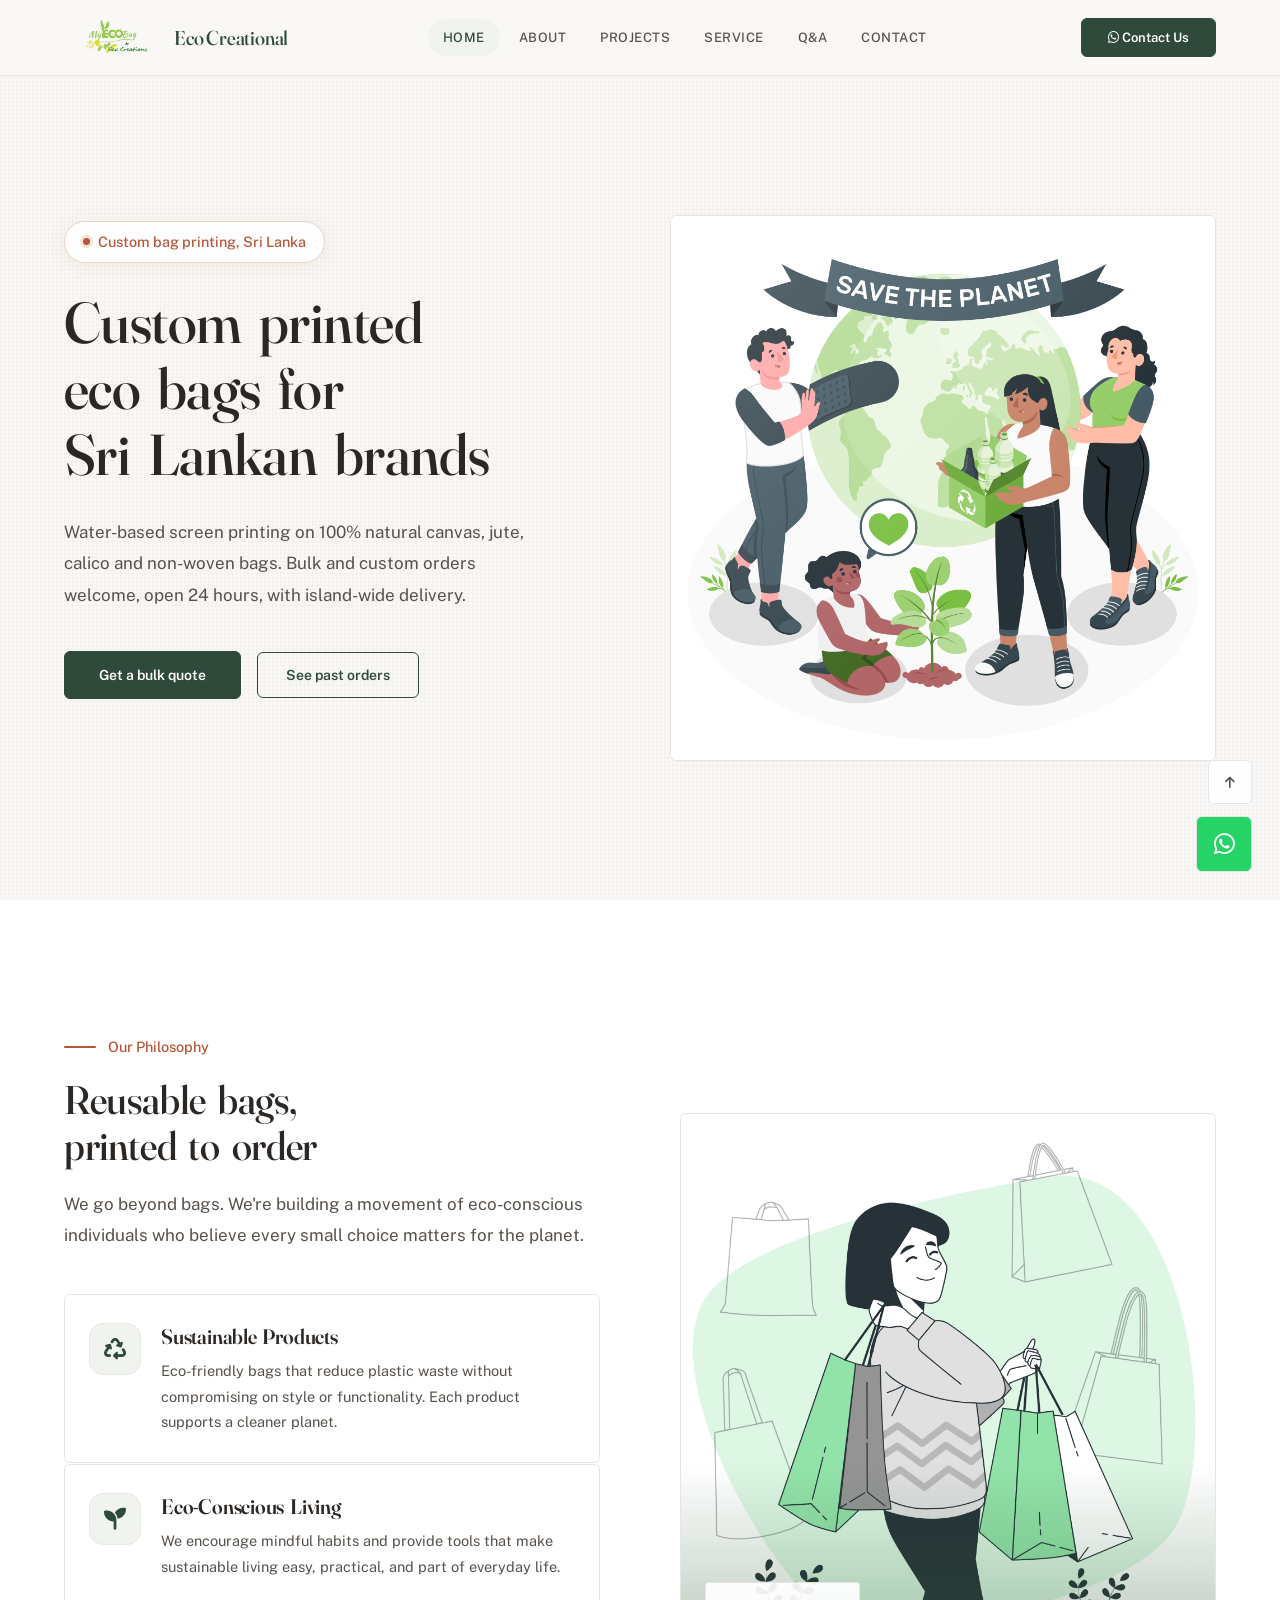
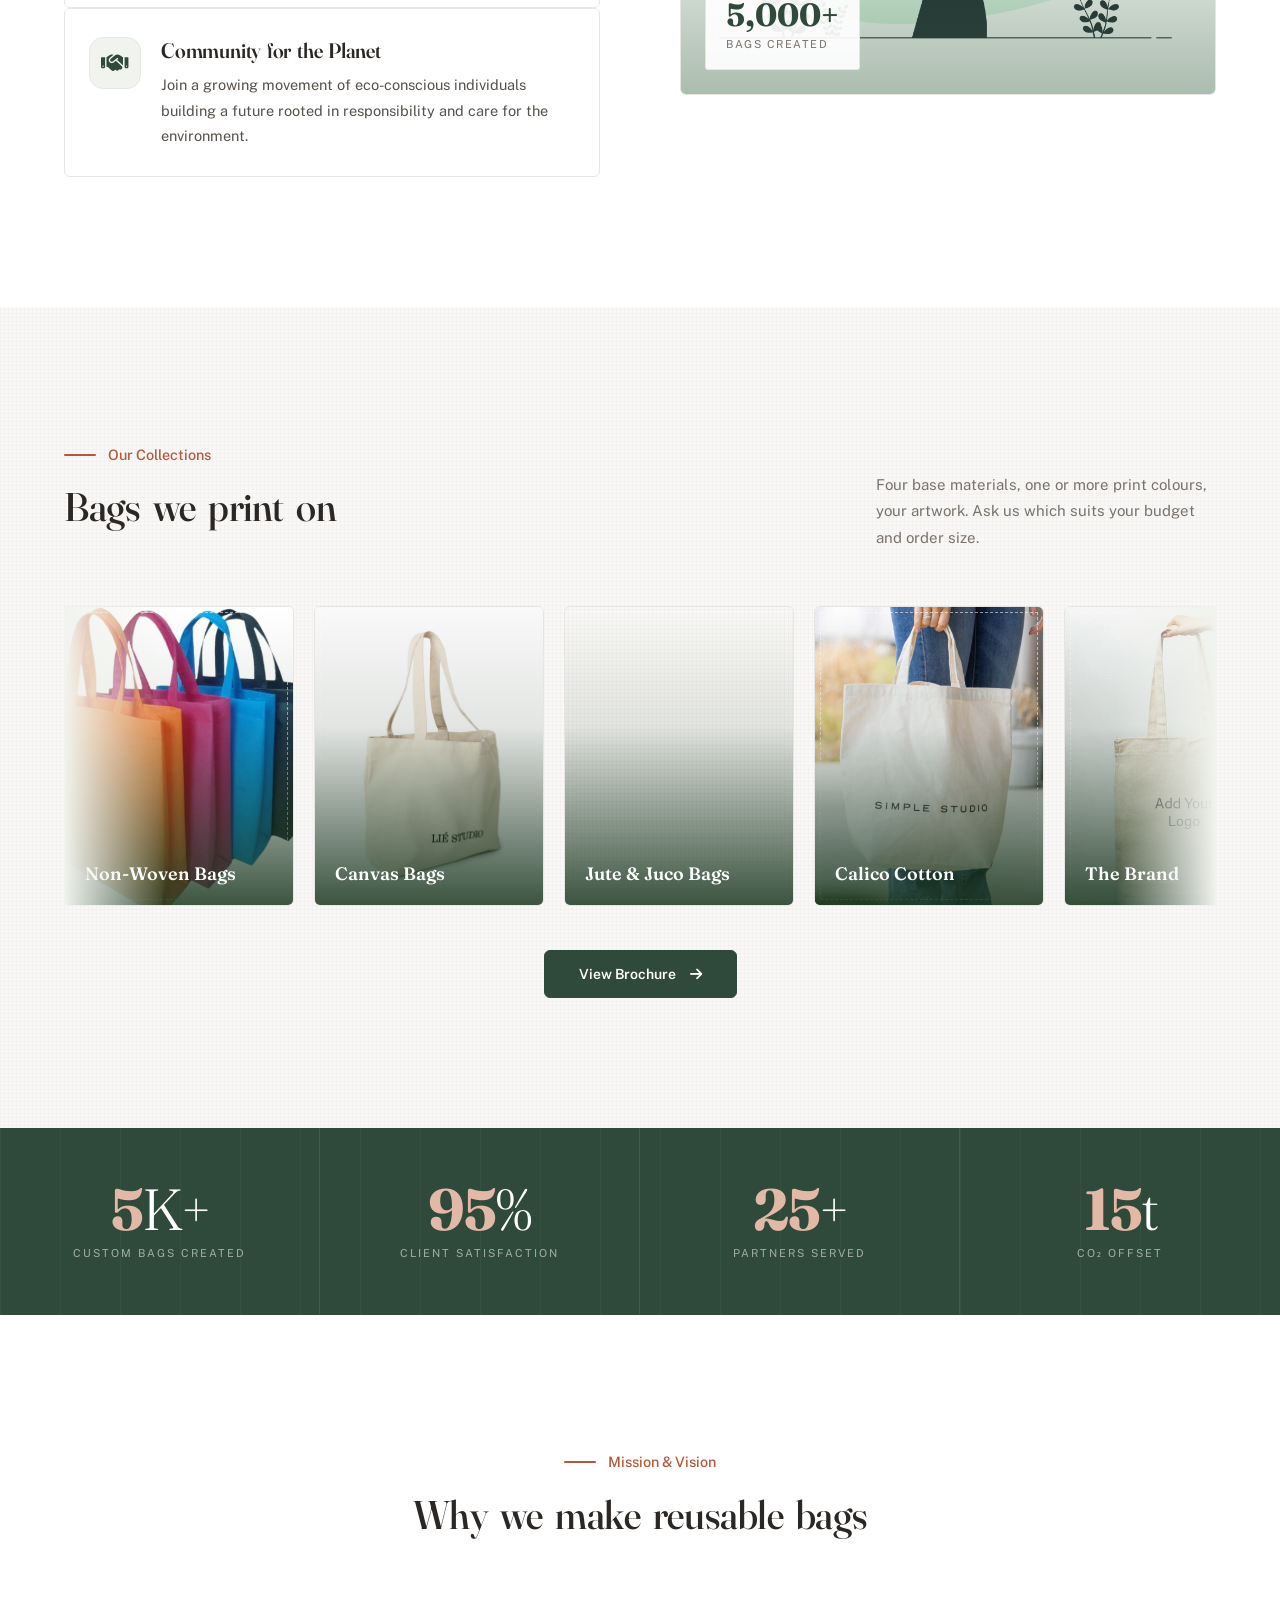
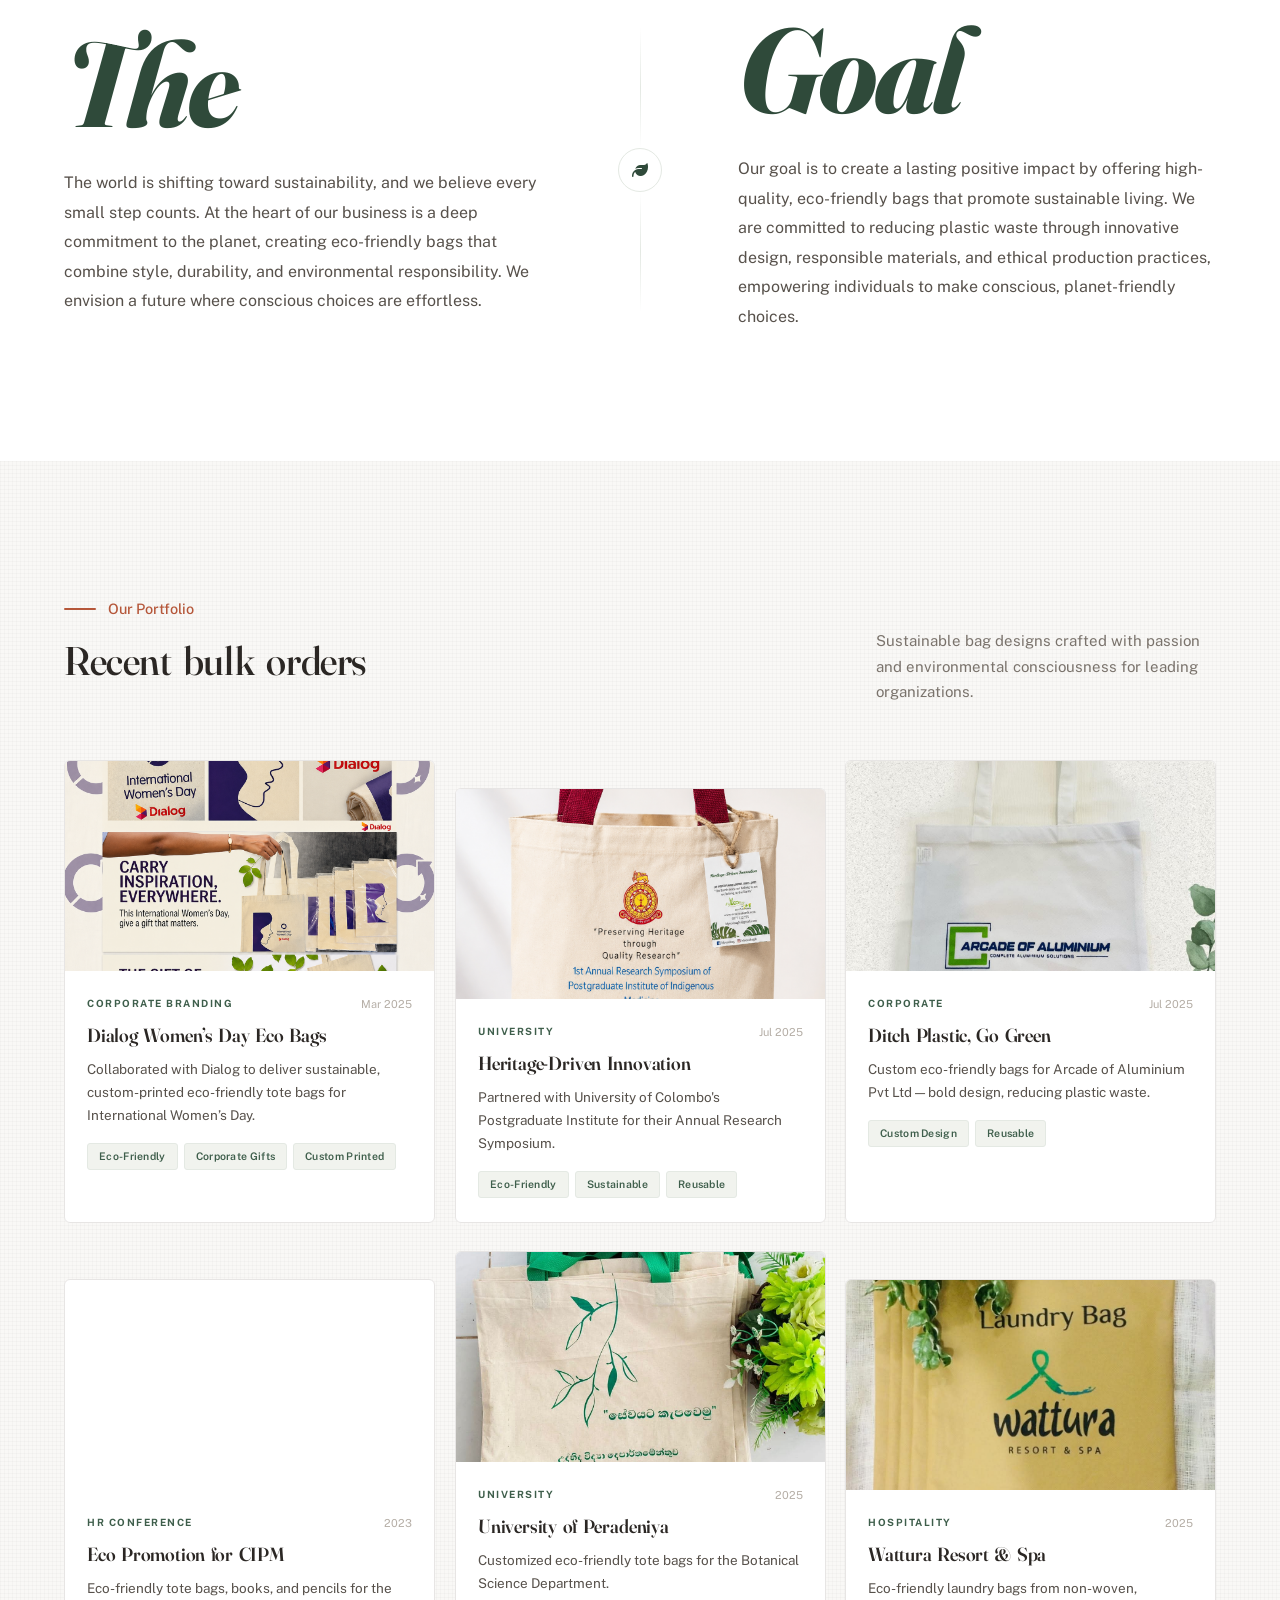
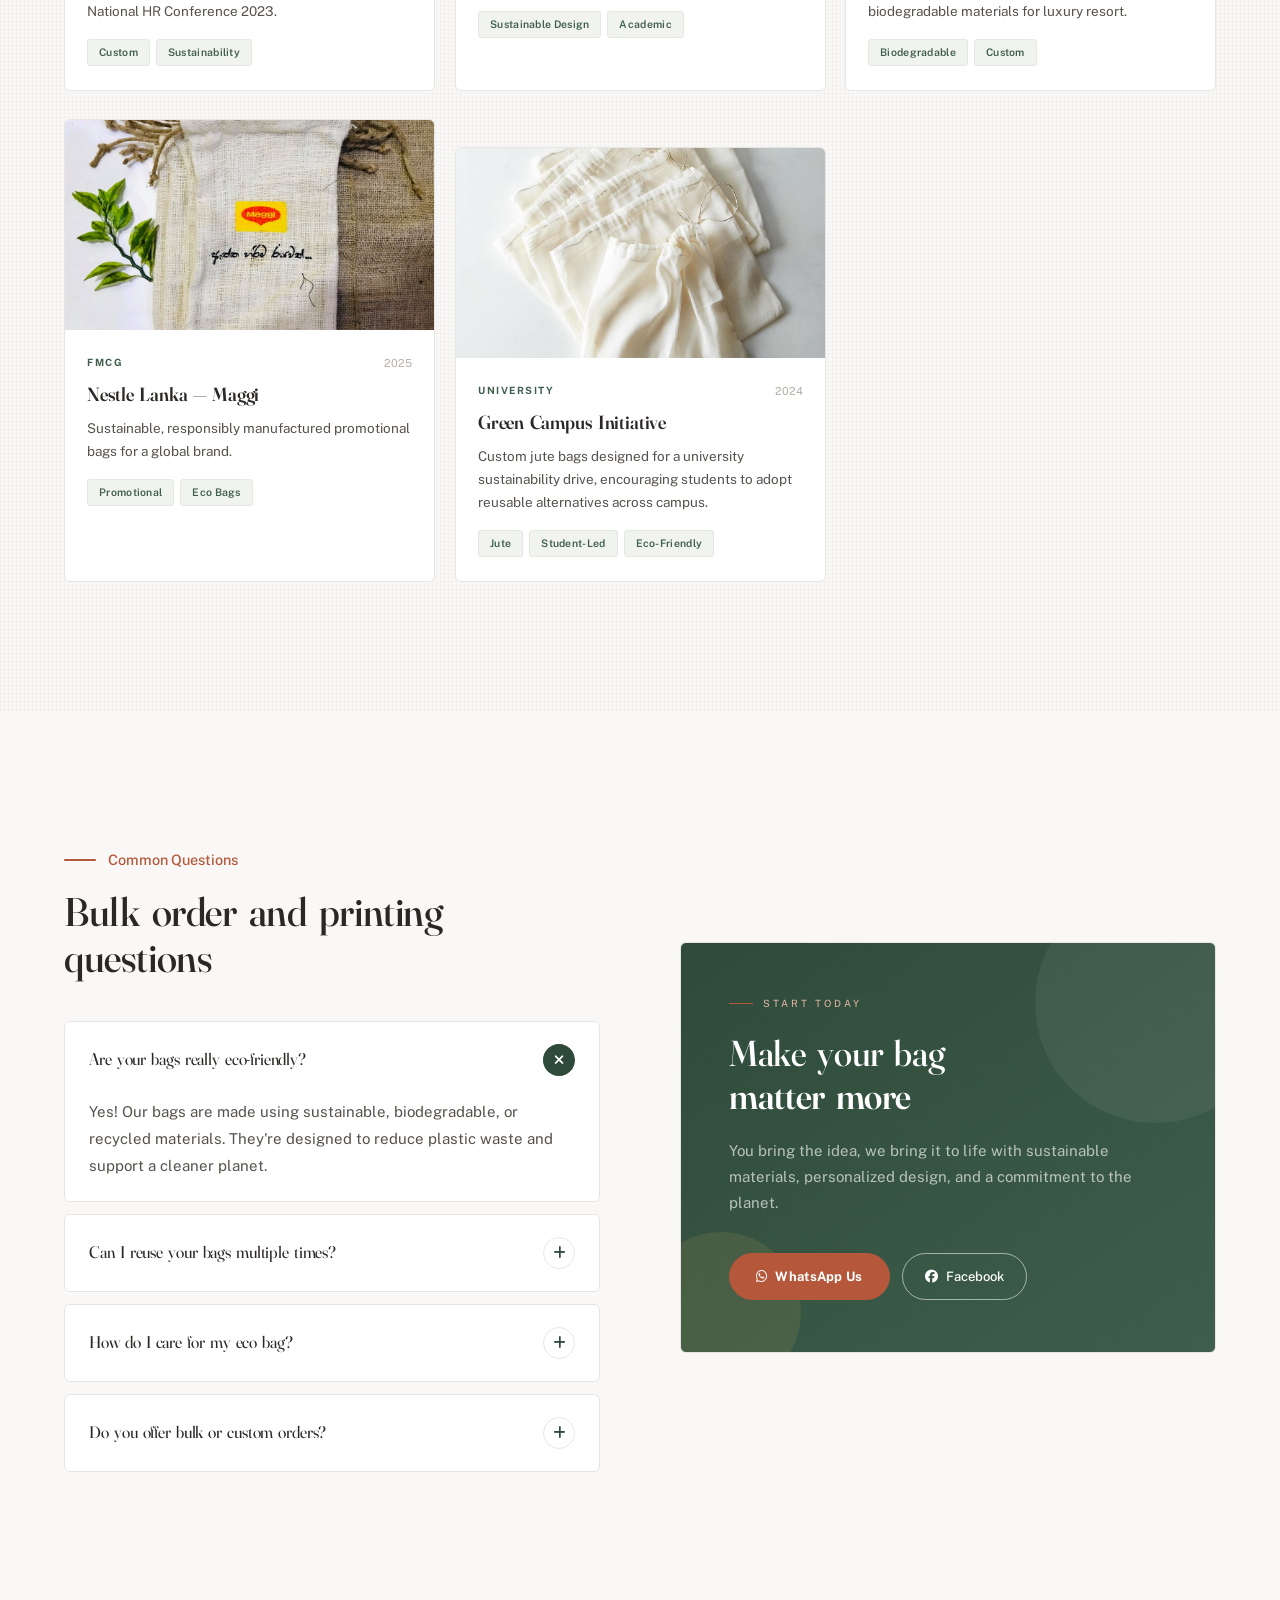
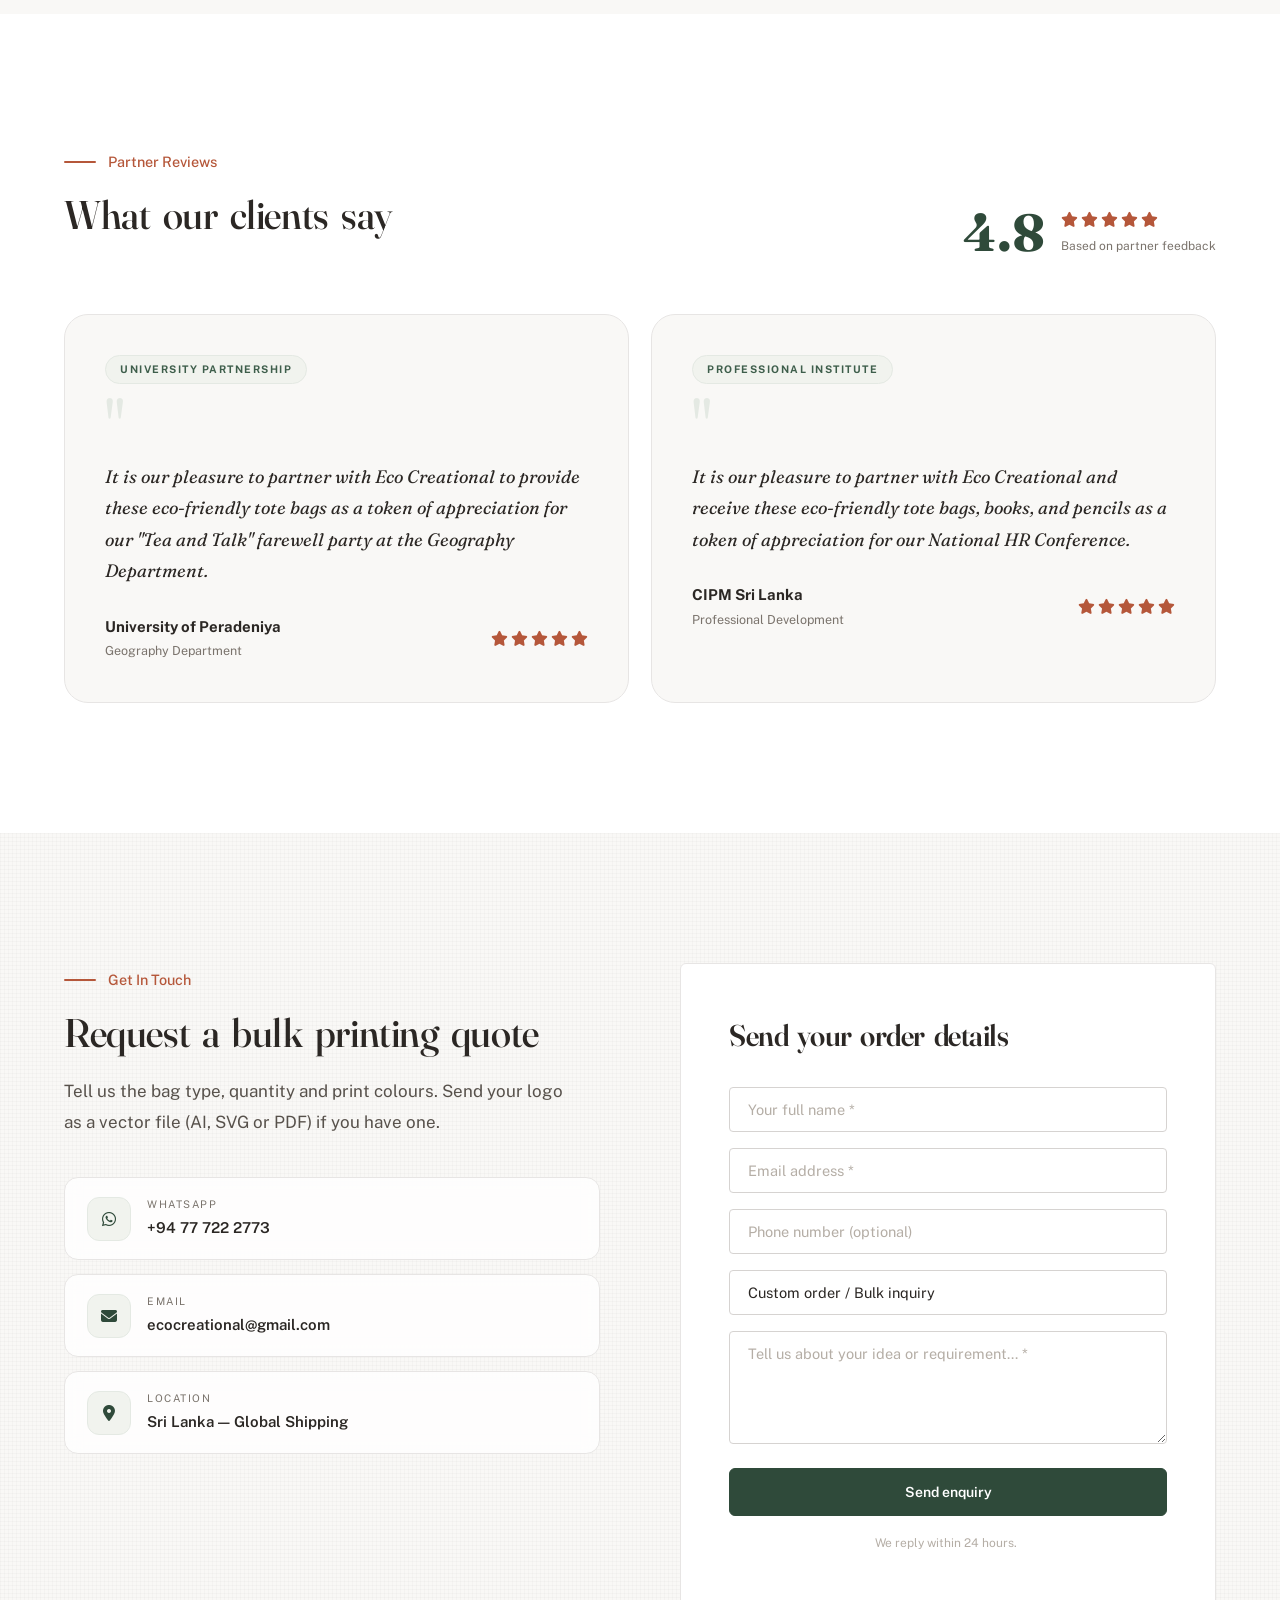
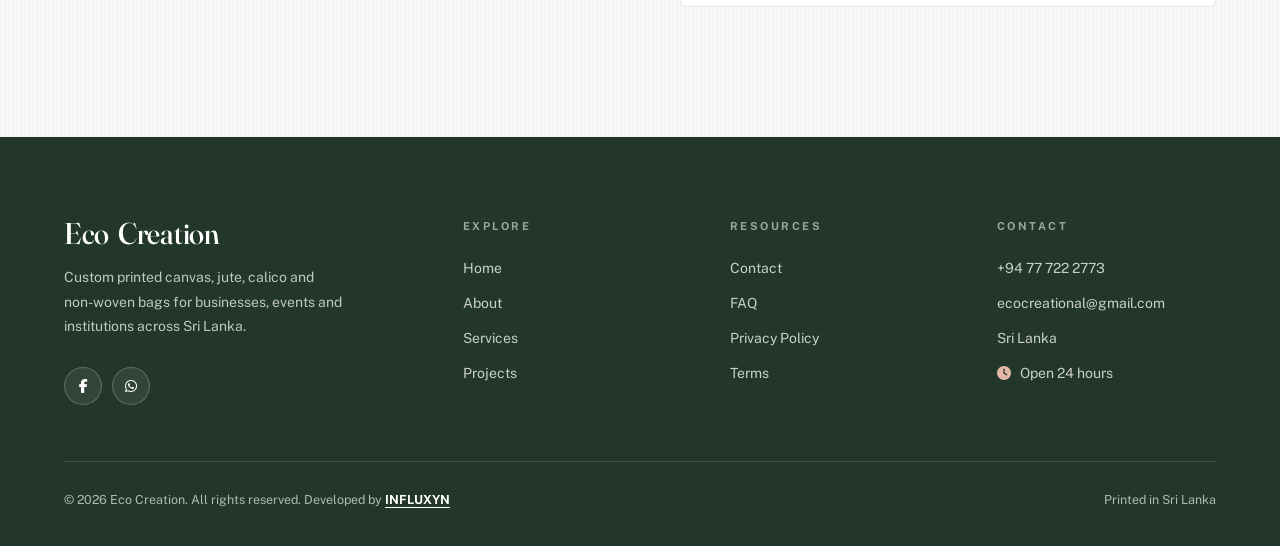
==== commit e0bfbbc4: "Add files via upload" ====
--- a/index.html
+++ b/index.html
@@ -4,12 +4,139 @@
 <head>
   <meta charset="UTF-8">
   <meta name="viewport" content="width=device-width, initial-scale=1.0">
-  <title>Eco Creational | Sustainable Eco-Friendly Bags</title>
-  <link rel="icon" type="image/png" href="assests/logo.png">
+  <title>Custom Printed Eco Bags in Sri Lanka | Eco Creational</title>
+  <meta name="description" content="Bulk custom-printed non-woven, canvas, jute and calico cotton bags for Sri Lankan brands, hotels and universities. Request a quote from Eco Creational.">
+  <meta name="keywords" content="custom printed bags Sri Lanka, bulk tote bag printing, screen printed canvas bags, non-woven bags printing, jute bags Sri Lanka, calico cotton bags, eco friendly bags supplier">
+  <meta name="robots" content="index,follow,max-image-preview:large">
+  <meta name="theme-color" content="#2F4A3A">
+  <link rel="canonical" href="https://ecocreational.com/">
+  <meta property="og:type" content="website">
+  <meta property="og:site_name" content="Eco Creational">
+  <meta property="og:locale" content="en_LK">
+  <meta property="og:title" content="Custom Printed Eco Bags in Sri Lanka | Eco Creational">
+  <meta property="og:description" content="Bulk custom-printed non-woven, canvas, jute and calico cotton bags for Sri Lankan brands, hotels and universities. Request a quote from Eco Creational.">
+  <meta property="og:url" content="https://ecocreational.com/">
+  <meta property="og:image" content="https://ecocreational.com/assests/eco-creational-og.jpg">
+  <meta name="twitter:card" content="summary_large_image">
+  <meta name="twitter:title" content="Custom Printed Eco Bags in Sri Lanka | Eco Creational">
+  <meta name="twitter:description" content="Bulk custom-printed non-woven, canvas, jute and calico cotton bags for Sri Lankan brands, hotels and universities. Request a quote from Eco Creational.">
+  <meta name="twitter:image" content="https://ecocreational.com/assests/eco-creational-og.jpg">
+  <script type="application/ld+json">
+{
+  "@context": "https://schema.org",
+  "@type": "LocalBusiness",
+  "@id": "https://ecocreational.com/#business",
+  "name": "Eco Creational",
+  "url": "https://ecocreational.com/",
+  "logo": "https://ecocreational.com/assests/eco-creational-logo.png",
+  "image": "https://ecocreational.com/assests/custom-branded-eco-bags.webp",
+  "description": "Custom printed eco-friendly bags (non-woven, canvas, jute, juco, calico cotton) for bulk orders in Sri Lanka.",
+  "telephone": "+94777222773",
+  "email": "ecocreational@gmail.com",
+  "address": {
+    "@type": "PostalAddress",
+    "addressCountry": "LK"
+  },
+  "openingHoursSpecification": [
+    {
+      "@type": "OpeningHoursSpecification",
+      "dayOfWeek": ["Monday","Tuesday","Wednesday","Thursday","Friday","Saturday","Sunday"],
+      "opens": "00:00",
+      "closes": "23:59"
+    }
+  ],
+  "areaServed": [
+    {
+      "@type": "Country",
+      "name": "Sri Lanka"
+    }
+  ],
+  "sameAs": [
+    "https://www.facebook.com/share/1ZBHp2oGmy"
+  ],
+  "hasOfferCatalog": {
+    "@type": "OfferCatalog",
+    "name": "Bag printing services",
+    "itemListElement": [
+      {
+        "@type": "Offer",
+        "itemOffered": {
+          "@type": "Service",
+          "name": "Non-woven bag printing",
+          "description": "Custom printed non-woven carrier bags in bulk.",
+          "serviceType": "Custom bag printing",
+          "provider": {
+            "@id": "https://ecocreational.com/#business"
+          },
+          "areaServed": {
+            "@type": "Country",
+            "name": "Sri Lanka"
+          }
+        }
+      },
+      {
+        "@type": "Offer",
+        "itemOffered": {
+          "@type": "Service",
+          "name": "Canvas tote bag printing",
+          "description": "Water-based screen printing on natural canvas totes.",
+          "serviceType": "Custom bag printing",
+          "provider": {
+            "@id": "https://ecocreational.com/#business"
+          },
+          "areaServed": {
+            "@type": "Country",
+            "name": "Sri Lanka"
+          }
+        }
+      },
+      {
+        "@type": "Offer",
+        "itemOffered": {
+          "@type": "Service",
+          "name": "Jute and juco bag printing",
+          "description": "Printed jute and jute-cotton (juco) bags.",
+          "serviceType": "Custom bag printing",
+          "provider": {
+            "@id": "https://ecocreational.com/#business"
+          },
+          "areaServed": {
+            "@type": "Country",
+            "name": "Sri Lanka"
+          }
+        }
+      },
+      {
+        "@type": "Offer",
+        "itemOffered": {
+          "@type": "Service",
+          "name": "Calico cotton bag printing",
+          "description": "Bulk printed calico cotton bags.",
+          "serviceType": "Custom bag printing",
+          "provider": {
+            "@id": "https://ecocreational.com/#business"
+          },
+          "areaServed": {
+            "@type": "Country",
+            "name": "Sri Lanka"
+          }
+        }
+      }
+    ]
+  }
+}
+</script>
+  <script type="application/ld+json">
+{
+  "@context": "https://schema.org",
+  "@type": "WebSite",
+  "name": "Eco Creational",
+  "url": "https://ecocreational.com/"
+}
+</script>
+  <link rel="preconnect" href="https://fonts.googleapis.com"><link rel="preconnect" href="https://fonts.gstatic.com" crossorigin><link href="https://fonts.googleapis.com/css2?family=Fraunces:opsz,wght@9..144,400;9..144,500;9..144,600&family=Public+Sans:wght@400;500;600&display=swap" rel="stylesheet">
+  <link rel="icon" type="image/png" href="assests/eco-creational-logo.png">
   <link rel="stylesheet" href="https://cdnjs.cloudflare.com/ajax/libs/font-awesome/6.5.0/css/all.min.css">
-  <link
-    href="https://fonts.googleapis.com/css2?family=Cormorant+Garamond:ital,wght@0,300;0,400;0,600;0,700;1,300;1,400;1,600&family=Jost:wght@300;400;500;600&display=swap"
-    rel="stylesheet">
   <script src="https://cdn.emailjs.com/sdk/3.2.0/email.min.js"></script>
   <script>(function () { emailjs.init('tVmvNGUKXRhqvsVzU'); })();</script>
   
@@ -2239,6 +2366,7 @@
       }
     }
   </style>
+  <link rel="stylesheet" href="refine.css">
 </head>
 
 <body>
@@ -2268,7 +2396,7 @@
   <!-- HEADER -->
   <header class="header" id="mainHeader">
     <div class="logo-wrap">
-      <img src="assests/logo.png" alt="Eco Creational">
+      <img alt="Eco Creational logo" src="assests/eco-creational-logo.png">
       <span class="logo-text">Eco Creational</span>
     </div>
     <nav id="navMenu">
@@ -2304,25 +2432,24 @@
       <div class="hero-text">
         <div class="hero-badge reveal">
           <span class="hero-badge-dot"></span>
-          Sustainable Bag Studio — Sri Lanka
+          Custom bag printing, Sri Lanka
         </div>
         <h1 class="hero-title reveal delay-1">
-          We craft<br>
-          <em>eco-friendly</em><br>
-          bags for a<br>
-          <span class="stroke-text">greener world</span>
+          Custom printed<br>
+          eco bags for<br>
+          Sri Lankan brands
         </h1>
         <p class="hero-desc reveal delay-2">
-          Empower your lifestyle with <strong>sustainable choices</strong> and conscious style. Our bags blend fashion,
-          function, and genuine care for the planet.
+          Water-based screen printing on 100% natural canvas, jute, calico and non-woven bags.
+          Bulk and custom orders welcome, open 24 hours, with island-wide delivery.
         </p>
         <div class="hero-actions reveal delay-3">
           <button class="btn-solid" onclick="window.open('https://wa.me/94777222773','_blank')">
-            <i class="fas fa-leaf"></i> Get in Touch
+            Get a bulk quote
           </button>
           <button class="btn-ghost"
-            onclick="document.getElementById('testimonial').scrollIntoView({behavior:'smooth'})">
-            <i class="fas fa-play" style="font-size:10px;"></i> See Reviews
+            onclick="document.getElementById('projects').scrollIntoView({behavior:'smooth'})">
+            See past orders
           </button>
         </div>
         <div class="hero-stats reveal delay-4">
@@ -2371,12 +2498,12 @@
       <div class="about-grid">
         <div>
           <div class="eyebrow reveal">Our Philosophy</div>
-          <h2 class="section-h reveal delay-1">Your life for a<br><em>greener future</em></h2>
+          <h2 class="section-h reveal delay-1">Reusable bags,<br>printed to order</h2>
           <p class="section-body-text reveal delay-2">We go beyond bags. We're building a movement of eco-conscious
             individuals who believe every small choice matters for the planet.</p>
           <div class="feature-strip">
             <div class="feat reveal delay-2">
-              <div class="feat-icon">♻️</div>
+              <div class="feat-icon"><i class="fas fa-recycle" aria-hidden="true"></i></div>
               <div class="feat-body">
                 <h3>Sustainable Products</h3>
                 <p>Eco-friendly bags that reduce plastic waste without compromising on style or functionality. Each
@@ -2384,7 +2511,7 @@
               </div>
             </div>
             <div class="feat reveal delay-3">
-              <div class="feat-icon">🌱</div>
+              <div class="feat-icon"><i class="fas fa-seedling" aria-hidden="true"></i></div>
               <div class="feat-body">
                 <h3>Eco-Conscious Living</h3>
                 <p>We encourage mindful habits and provide tools that make sustainable living easy, practical, and part
@@ -2392,7 +2519,7 @@
               </div>
             </div>
             <div class="feat reveal delay-4">
-              <div class="feat-icon">🤝</div>
+              <div class="feat-icon"><i class="fas fa-handshake" aria-hidden="true"></i></div>
               <div class="feat-body">
                 <h3>Community for the Planet</h3>
                 <p>Join a growing movement of eco-conscious individuals building a future rooted in responsibility and
@@ -2404,7 +2531,7 @@
         <div class="about-img-col reveal-right">
           <div class="about-img-deco"></div>
           <div class="about-img-main">
-            <img src="assests/Shopping bag-bro.png" alt="Eco Bag craft">
+            <img loading="lazy" decoding="async" src="assests/Shopping bag-bro.png" alt="Eco Bag craft">
             <div class="about-img-tag">
               <div class="big">5,000+</div>
               <div class="small">Bags Created</div>
@@ -2422,44 +2549,43 @@
       <div class="cat-top">
         <div>
           <div class="eyebrow reveal">Our Collections</div>
-          <h2 class="section-h reveal delay-1">Eco <em>Creations</em></h2>
-        </div>
-        <p class="cat-top-right reveal delay-2">Sustainable bags crafted from nature's finest materials. All designed
-          with the planet in mind.</p>
+          <h2 class="section-h reveal delay-1">Bags we print on</h2>
+        </div>
+        <p class="cat-top-right reveal delay-2">Four base materials, one or more print colours, your artwork. Ask us which suits your budget and order size.</p>
       </div>
       <div class="marquee-wrap reveal">
         <div class="marquee-track">
           <!-- set 1 -->
           <div class="cat-card">
-            <img src="assests/non_woowen.webp" alt="Non-Woven Bags">
+            <img loading="lazy" decoding="async" alt="Custom printed non-woven carrier bags with a logo, made in Sri Lanka" src="assests/non-woven-printed-bags-sri-lanka.webp">
             <div class="cat-card-overlay">
               <div class="cat-num">01 — Category</div>
               <div class="cat-name">Non-Woven Bags</div>
             </div>
           </div>
           <div class="cat-card">
-            <img src="assests/Canvas.webp" alt="Canvas Bags">
+            <img loading="lazy" decoding="async" alt="Screen printed natural canvas tote bags for bulk orders" src="assests/canvas-tote-bags-screen-printed.webp">
             <div class="cat-card-overlay">
               <div class="cat-num">02 — Category</div>
               <div class="cat-name">Canvas Bags</div>
             </div>
           </div>
           <div class="cat-card">
-            <img src="assests/JUCO.jpg" alt="Jute & Juco Bags">
+            <img loading="lazy" decoding="async" alt="Juco jute-cotton bags printed with a brand logo" src="assests/juco-jute-cotton-bags-custom-print.jpg">
             <div class="cat-card-overlay">
               <div class="cat-num">03 — Category</div>
               <div class="cat-name">Jute &amp; Juco Bags</div>
             </div>
           </div>
           <div class="cat-card">
-            <img src="assests/calico_cotton.jpg" alt="Calico Cotton Bags">
+            <img loading="lazy" decoding="async" alt="Calico cotton bags with one-colour water-based print" src="assests/calico-cotton-bags-bulk-print.jpg">
             <div class="cat-card-overlay">
               <div class="cat-num">04 — Category</div>
               <div class="cat-name">Calico Cotton</div>
             </div>
           </div>
           <div class="cat-card">
-            <img src="assests/the_brand.webp" alt="The Brand">
+            <img loading="lazy" decoding="async" alt="Eco bags printed with a company brand design" src="assests/custom-branded-eco-bags.webp">
             <div class="cat-card-overlay">
               <div class="cat-num">05 — Category</div>
               <div class="cat-name">The Brand</div>
@@ -2467,35 +2593,35 @@
           </div>
           <!-- set 2 (duplicate for seamless loop) -->
           <div class="cat-card">
-            <img src="assests/non_woowen.webp" alt="Non-Woven Bags">
+            <img loading="lazy" decoding="async" alt="Custom printed non-woven carrier bags with a logo, made in Sri Lanka" src="assests/non-woven-printed-bags-sri-lanka.webp">
             <div class="cat-card-overlay">
               <div class="cat-num">01 — Category</div>
               <div class="cat-name">Non-Woven Bags</div>
             </div>
           </div>
           <div class="cat-card">
-            <img src="assests/Canvas.webp" alt="Canvas Bags">
+            <img loading="lazy" decoding="async" alt="Screen printed natural canvas tote bags for bulk orders" src="assests/canvas-tote-bags-screen-printed.webp">
             <div class="cat-card-overlay">
               <div class="cat-num">02 — Category</div>
               <div class="cat-name">Canvas Bags</div>
             </div>
           </div>
           <div class="cat-card">
-            <img src="assests/JUCO.jpg" alt="Jute & Juco Bags">
+            <img loading="lazy" decoding="async" alt="Juco jute-cotton bags printed with a brand logo" src="assests/juco-jute-cotton-bags-custom-print.jpg">
             <div class="cat-card-overlay">
               <div class="cat-num">03 — Category</div>
               <div class="cat-name">Jute &amp; Juco Bags</div>
             </div>
           </div>
           <div class="cat-card">
-            <img src="assests/calico_cotton.jpg" alt="Calico Cotton Bags">
+            <img loading="lazy" decoding="async" alt="Calico cotton bags with one-colour water-based print" src="assests/calico-cotton-bags-bulk-print.jpg">
             <div class="cat-card-overlay">
               <div class="cat-num">04 — Category</div>
               <div class="cat-name">Calico Cotton</div>
             </div>
           </div>
           <div class="cat-card">
-            <img src="assests/the_brand.webp" alt="The Brand">
+            <img loading="lazy" decoding="async" alt="Eco bags printed with a company brand design" src="assests/custom-branded-eco-bags.webp">
             <div class="cat-card-overlay">
               <div class="cat-num">05 — Category</div>
               <div class="cat-name">The Brand</div>
@@ -2539,8 +2665,7 @@
     <div class="container">
       <div style="text-align:center;margin-bottom:72px;">
         <div class="eyebrow reveal" style="justify-content:center;">Mission &amp; Vision</div>
-        <h2 class="section-h reveal delay-1" style="text-align:center;max-width:600px;margin:0 auto;">Our commitment to
-          the <em>planet</em></h2>
+        <h2 class="section-h reveal delay-1" style="text-align:center;max-width:600px;margin:0 auto;">Why we make reusable bags</h2>
       </div>
       <div class="goal-grid">
         <div class="goal-block reveal-left">
@@ -2552,7 +2677,7 @@
         </div>
         <div class="goal-mid">
           <div class="goal-line"></div>
-          <div class="goal-dot">🌿</div>
+          <div class="goal-dot"><i class="fas fa-leaf" aria-hidden="true"></i></div>
           <div class="goal-line"></div>
         </div>
         <div class="goal-block reveal-right">
@@ -2574,7 +2699,7 @@
         style="display:flex;justify-content:space-between;align-items:flex-end;flex-wrap:wrap;gap:20px;margin-bottom:56px;">
         <div>
           <div class="eyebrow reveal">Our Portfolio</div>
-          <h2 class="section-h reveal delay-1">Eco <em>Creations</em></h2>
+          <h2 class="section-h reveal delay-1">Recent bulk orders</h2>
         </div>
         <p class="reveal delay-2" style="color:var(--text-soft);font-size:15px;max-width:340px;line-height:1.7;">
           Sustainable bag designs crafted with passion and environmental consciousness for leading organizations.</p>
@@ -2582,7 +2707,7 @@
       <div class="proj-grid">
         <div class="proj-card reveal delay-1">
           <div class="proj-img">
-            <img src="assests/dialog.png" alt="Dialog Eco-Friendly Tote Bags">
+            <img loading="lazy" decoding="async" src="assests/dialog.png" alt="Dialog Eco-Friendly Tote Bags">
             <div class="proj-img-overlay">
               <a href="#" class="proj-btn">View Project</a>
             </div>
@@ -2610,7 +2735,7 @@
         </div>
         <div class="proj-card reveal delay-2">
           <div class="proj-img">
-            <img src="assests/fb_pic2.png" alt="Heritage Innovation">
+            <img loading="lazy" decoding="async" src="assests/fb_pic2.png" alt="Heritage Innovation">
             <div class="proj-img-overlay"><a href="#" class="proj-btn">View Project</a></div>
           </div>
           <div class="proj-body">
@@ -2623,7 +2748,7 @@
         </div>
         <div class="proj-card reveal delay-3">
           <div class="proj-img">
-            <img src="assests/fb_pic7.jpeg" alt="Arcade of Aluminium">
+            <img loading="lazy" decoding="async" src="assests/fb_pic7.jpeg" alt="Arcade of Aluminium">
             <div class="proj-img-overlay"><a href="#" class="proj-btn">View Project</a></div>
           </div>
           <div class="proj-body">
@@ -2636,7 +2761,7 @@
         </div>
         <div class="proj-card reveal delay-1">
           <div class="proj-img">
-            <img src="assests/fb_pic5.jpg" alt="CIPM Sri Lanka">
+            <img loading="lazy" decoding="async" src="assests/fb_pic5.jpg" alt="CIPM Sri Lanka">
             <div class="proj-img-overlay"><a href="#" class="proj-btn">View Project</a></div>
           </div>
           <div class="proj-body">
@@ -2649,7 +2774,7 @@
         </div>
         <div class="proj-card reveal delay-2">
           <div class="proj-img">
-            <img src="assests/fb_pic8.jpeg" alt="University of Peradeniya">
+            <img loading="lazy" decoding="async" src="assests/fb_pic8.jpeg" alt="University of Peradeniya">
             <div class="proj-img-overlay"><a href="#" class="proj-btn">View Project</a></div>
           </div>
           <div class="proj-body">
@@ -2662,7 +2787,7 @@
         </div>
         <div class="proj-card reveal delay-3">
           <div class="proj-img">
-            <img src="assests/fb_pic9.jpeg" alt="Wattura Resort">
+            <img loading="lazy" decoding="async" src="assests/fb_pic9.jpeg" alt="Wattura Resort">
             <div class="proj-img-overlay"><a href="#" class="proj-btn">View Project</a></div>
           </div>
           <div class="proj-body">
@@ -2675,7 +2800,7 @@
         </div>
         <div class="proj-card reveal delay-1">
           <div class="proj-img">
-            <img src="assests/fb_pic1.jpg" alt="Nestle Maggi">
+            <img loading="lazy" decoding="async" src="assests/fb_pic1.jpg" alt="Nestle Maggi">
             <div class="proj-img-overlay"><a href="#" class="proj-btn">View Project</a></div>
           </div>
           <div class="proj-body">
@@ -2688,7 +2813,7 @@
         </div>
         <div class="proj-card reveal delay-3">
           <div class="proj-img">
-            <img src="assests/fb_pic3.jpg" alt="Green Campus Initiative">
+            <img loading="lazy" decoding="async" src="assests/fb_pic3.jpg" alt="Green Campus Initiative">
             <div class="proj-img-overlay">
               <a href="#" class="proj-btn">View Project</a>
             </div>
@@ -2725,12 +2850,12 @@
       <div class="faq-layout">
         <div>
           <div class="eyebrow reveal">Common Questions</div>
-          <h2 class="section-h reveal delay-1">Everything you<br>need to <em>know</em></h2>
+          <h2 class="section-h reveal delay-1">Bulk order and printing questions</h2>
           <div class="faq-list reveal delay-2">
             <div class="faq-item open">
               <div class="faq-q" onclick="toggleFaq(this)">
                 <h3>Are your bags really eco-friendly?</h3>
-                <div class="faq-toggle">+</div>
+                <div class="faq-toggle"><i class="fas fa-plus" aria-hidden="true"></i></div>
               </div>
               <div class="faq-a">Yes! Our bags are made using sustainable, biodegradable, or recycled materials. They're
                 designed to reduce plastic waste and support a cleaner planet.</div>
@@ -2738,7 +2863,7 @@
             <div class="faq-item">
               <div class="faq-q" onclick="toggleFaq(this)">
                 <h3>Can I reuse your bags multiple times?</h3>
-                <div class="faq-toggle">+</div>
+                <div class="faq-toggle"><i class="fas fa-plus" aria-hidden="true"></i></div>
               </div>
               <div class="faq-a">Absolutely. Our eco-bags are durable and built to last, making them a great alternative
                 to single-use plastic.</div>
@@ -2746,7 +2871,7 @@
             <div class="faq-item">
               <div class="faq-q" onclick="toggleFaq(this)">
                 <h3>How do I care for my eco bag?</h3>
-                <div class="faq-toggle">+</div>
+                <div class="faq-toggle"><i class="fas fa-plus" aria-hidden="true"></i></div>
               </div>
               <div class="faq-a">Most of our bags can be gently hand-washed and air-dried. Care instructions are
                 included with every product.</div>
@@ -2754,7 +2879,7 @@
             <div class="faq-item">
               <div class="faq-q" onclick="toggleFaq(this)">
                 <h3>Do you offer bulk or custom orders?</h3>
-                <div class="faq-toggle">+</div>
+                <div class="faq-toggle"><i class="fas fa-plus" aria-hidden="true"></i></div>
               </div>
               <div class="faq-a">Yes, we offer bulk and customized options for businesses, events, and special
                 occasions. Contact us for more details.</div>
@@ -2786,12 +2911,12 @@
       <div style="display:flex;justify-content:space-between;align-items:flex-end;flex-wrap:wrap;gap:20px;">
         <div>
           <div class="eyebrow reveal">Partner Reviews</div>
-          <h2 class="section-h reveal delay-1">What our partners <em>say</em></h2>
+          <h2 class="section-h reveal delay-1">What our clients say</h2>
         </div>
         <div class="testi-rating-bar reveal delay-2">
           <div class="rating-big">4.8</div>
           <div class="rating-info">
-            <div class="stars">★★★★★</div>
+            <div class="stars"><i class="fas fa-star" aria-hidden="true"></i><i class="fas fa-star" aria-hidden="true"></i><i class="fas fa-star" aria-hidden="true"></i><i class="fas fa-star" aria-hidden="true"></i><i class="fas fa-star" aria-hidden="true"></i></div>
             <div class="sub">Based on partner feedback</div>
           </div>
         </div>
@@ -2807,7 +2932,7 @@
               <div class="testi-org">University of Peradeniya</div>
               <div class="testi-role">Geography Department</div>
             </div>
-            <div class="testi-stars">★★★★★</div>
+            <div class="testi-stars"><i class="fas fa-star" aria-hidden="true"></i><i class="fas fa-star" aria-hidden="true"></i><i class="fas fa-star" aria-hidden="true"></i><i class="fas fa-star" aria-hidden="true"></i><i class="fas fa-star" aria-hidden="true"></i></div>
           </div>
         </div>
         <div class="testi-card reveal delay-2">
@@ -2820,7 +2945,7 @@
               <div class="testi-org">CIPM Sri Lanka</div>
               <div class="testi-role">Professional Development</div>
             </div>
-            <div class="testi-stars">★★★★★</div>
+            <div class="testi-stars"><i class="fas fa-star" aria-hidden="true"></i><i class="fas fa-star" aria-hidden="true"></i><i class="fas fa-star" aria-hidden="true"></i><i class="fas fa-star" aria-hidden="true"></i><i class="fas fa-star" aria-hidden="true"></i></div>
           </div>
         </div>
       </div>
@@ -2834,9 +2959,8 @@
       <div class="contact-grid">
         <div>
           <div class="eyebrow reveal">Get In Touch</div>
-          <h2 class="section-h reveal delay-1">Let's <em>co-create</em><br>a greener tomorrow</h2>
-          <p class="section-body-text reveal delay-2">Have a project, bulk order, or custom design in mind? Reach out.
-            we'd love to bring your sustainable vision to life.</p>
+          <h2 class="section-h reveal delay-1">Request a bulk printing quote</h2>
+          <p class="section-body-text reveal delay-2">Tell us the bag type, quantity and print colours. Send your logo as a vector file (AI, SVG or PDF) if you have one.</p>
           <div class="contact-info-links">
             <a href="https://wa.me/94777222773" target="_blank" class="cinfo reveal delay-2">
               <div class="cinfo-icon"><i class="fab fa-whatsapp"></i></div>
@@ -2862,7 +2986,7 @@
           </div>
         </div>
         <div class="contact-form reveal-right delay-1">
-          <h3>Send us a message ✨</h3>
+          <h3>Send your order details</h3>
           <form action="https://formsubmit.co/ecocreational@gmail.com" method="POST">
             <input type="hidden" name="_captcha" value="false">
             <input type="hidden" name="_subject" value="New Eco Creation Website Inquiry">
@@ -2881,9 +3005,9 @@
             </div>
             <div class="fg"><textarea name="message" placeholder="Tell us about your idea or requirement... *" required
                 rows="5"></textarea></div>
-            <button type="submit" class="submit-btn">Send Message <i class="fas fa-leaf"></i></button>
+            <button type="submit" class="submit-btn">Send enquiry</button>
           </form>
-          <p class="form-note">We'll get back to you within 24 hours. 🌱</p>
+          <p class="form-note">We reply within 24 hours.</p>
         </div>
       </div>
     </div>
@@ -2896,8 +3020,7 @@
       <div class="footer-top">
         <div>
           <div class="footer-logo-text">Eco <em>Creation</em></div>
-          <p class="footer-tagline">Crafting a greener tomorrow through sustainable, eco-friendly bags for every
-            occasion and every purpose.</p>
+          <p class="footer-tagline">Custom printed canvas, jute, calico and non-woven bags for businesses, events and institutions across Sri Lanka.</p>
           <div class="footer-socials">
             <a href="https://www.facebook.com/share/1ZBHp2oGmy" target="_blank" class="fsoc"><i
                 class="fab fa-facebook-f"></i></a>
@@ -2923,12 +3046,12 @@
           <a href="https://wa.me/94777222773" class="footer-link">+94 77 722 2773</a>
           <a href="mailto:ecocreational@gmail.com" class="footer-link">ecocreational@gmail.com</a>
           <span class="footer-link">Sri Lanka</span>
+          <span class="footer-link footer-hours"><i class="fas fa-clock" aria-hidden="true"></i> Open 24 hours</span>
         </div>
       </div>
       <div class="footer-bottom">
-        <p>© 2025 Eco Creation. All rights reserved. Developed by <a href="https://influxyn.netlify.app/"
-            target="_blank">INFLUXYN</a> by YAGI Influx Solutions.</p>
-        <p>Crafting a greener tomorrow 🌱</p>
+        <p>© 2026 Eco Creation. All rights reserved. Developed by <a href="https://influxyn.online" target="_blank" rel="noopener">INFLUXYN</a></p>
+        <p>Printed in Sri Lanka</p>
       </div>
     </div>
   </footer>
@@ -3053,6 +3176,7 @@
     }, { threshold: 0.5 });
     document.querySelectorAll('.stats-band').forEach(el => statsObs.observe(el));
   </script>
+<script src="enhance.js" defer></script>
 </body>
 
 </html>
--- a/refine.css
+++ b/refine.css
@@ -0,0 +1,209 @@
+/* ==========================================================================
+   refine.css — Eco Creational design refinement
+   Loaded AFTER each page's inline <style>, so it overrides without editing it.
+   Sections: 1 Tokens · 2 Type · 3 Surfaces & texture · 4 Buttons · 5 Cards
+             6 Forms · 7 Removed effects · 8 Accessibility & motion
+   ========================================================================== */
+
+/* 1 ── TOKENS ─────────────────────────────────────────────────────────────
+   Old variable names are remapped so every existing rule picks up the new
+   palette: warm canvas, warm charcoal ink, forest green, terracotta accent. */
+:root {
+  --canvas:      #F9F8F6;   /* unbleached cotton */
+  --ink:         #2B2724;   /* warm charcoal */
+  --ink-soft:    #57514B;
+  --ink-faint:   #7A736C;
+  --line:        #E7E5E4;   /* stone-200 */
+  --forest:      #2F4A3A;   /* primary */
+  --forest-deep: #223629;
+  --terracotta:  #B5573A;   /* accent: links, focus, small marks */
+  --clay-pale:   #F3E7E1;
+
+  /* legacy names used by the existing inline CSS */
+  --cream: var(--canvas);        --warm-white: #FFFFFF;
+  --text-dark: var(--ink);       --text-mid: var(--ink-soft);
+  --text-soft: var(--ink-faint); --text-faint: #B5AEA6;
+  --forest-mid: #3E5E4B;         --leaf: #4F6F5A;
+  --sage: #7F9484;  --sage-light: #B7C4B9;  --sage-pale: #E4E9E3;  --sage-ultra: #F1F3EE;
+  --gold: var(--terracotta);     --gold-light: #E2B8A6;  --gold-ultra: var(--clay-pale);
+  --border: var(--line);         --border-gold: #E7D3CA;
+
+  --font-serif: 'Fraunces', Georgia, 'Times New Roman', serif;
+  --font-sans:  'Public Sans', system-ui, -apple-system, 'Segoe UI', sans-serif;
+  --r: 6px;                      /* one small radius, used everywhere */
+}
+
+/* 2 ── TYPE ───────────────────────────────────────────────────────────────
+   Scale (1.250): 16 / 20 / 25 / 31 / 39 / 49. Headings Fraunces 500,
+   body Public Sans 400 at 1.65 line-height, measure capped at 62ch.        */
+html { font-size: 16px; }
+body { font-family: var(--font-sans); font-size: 1rem; line-height: 1.65;
+       color: var(--ink); background-color: var(--canvas); cursor: auto; }
+h1, h2, h3, h4, .hero-title, .section-h, .logo-text, .footer-logo-text {
+  font-family: var(--font-serif); font-weight: 500; letter-spacing: -0.01em;
+  line-height: 1.15; font-variation-settings: "opsz" 96; }
+h1, .hero-title { font-size: clamp(2.25rem, 5vw, 3.6rem); }
+h2, .section-h  { font-size: clamp(1.75rem, 3.4vw, 2.5rem); }
+h3              { font-size: 1.25rem; line-height: 1.3; }
+p, li           { max-width: 62ch; }
+/* No single-word italic/colour accents in headlines */
+h1 em, h2 em, h3 em, .hero-title em, .section-h em, .hero-title .stroke-text,
+.footer-logo-text em { font-style: normal; color: inherit; -webkit-text-stroke: 0; }
+.eyebrow, .hero-badge { text-transform: none; letter-spacing: 0; font-size: .9rem;
+  font-weight: 500; color: var(--terracotta); }
+a { text-underline-offset: 3px; }
+
+/* 3 ── SURFACES & FABRIC TEXTURE ──────────────────────────────────────────
+   Faint plain-weave grid (warp/weft) on the canvas; costs no image request. */
+body {
+  background-image:
+    repeating-linear-gradient(0deg,  rgba(43,39,36,.022) 0 1px, transparent 1px 4px),
+    repeating-linear-gradient(90deg, rgba(43,39,36,.022) 0 1px, transparent 1px 4px);
+}
+.header, .header.scrolled { background: var(--canvas); backdrop-filter: none;
+  -webkit-backdrop-filter: none; box-shadow: none; border-bottom: 1px solid var(--line); }
+.nav-link { color: var(--ink-soft); }
+.nav-link.active, .nav-link:hover { color: var(--forest); }
+/* Product mockup frame: white mount + hairline border, like a swatch card */
+.hero-img-frame, .about-img-main { background: #fff; border: 1px solid var(--line);
+  border-radius: var(--r); padding: 10px; box-shadow: none; }
+.hero-img-frame img, .about-img-main img { border-radius: 2px; }
+/* Stitched-hem cue on category cards */
+.cat-card { outline: 1px dashed rgba(255,255,255,.55); outline-offset: -7px; }
+
+/* 4 ── BUTTONS ─────────────────────────────────────────────────────────── */
+.btn-solid, .btn-ghost, .nav-cta, .submit-btn, .proj-btn {
+  border-radius: var(--r); font-family: var(--font-sans); font-weight: 600;
+  letter-spacing: 0; text-transform: none; box-shadow: none;
+  transition: background-color .18s ease, color .18s ease, border-color .18s ease, transform .18s ease; }
+.btn-solid, .nav-cta, .submit-btn { background: var(--forest); color: #fff; border: 1px solid var(--forest); }
+.btn-solid::after { display: none; }
+.btn-solid:hover, .nav-cta:hover, .submit-btn:hover { background: var(--forest-deep);
+  border-color: var(--forest-deep); color: #fff; transform: translateY(-1px); }
+.btn-solid:active, .nav-cta:active, .submit-btn:active { transform: translateY(0); }
+.btn-ghost { background: transparent; color: var(--forest); border: 1px solid var(--forest); }
+.btn-ghost:hover { background: var(--forest); color: #fff; }
+
+/* 5 ── CARDS & CONTAINERS ──────────────────────────────────────────────────
+   Soft shadows → 1px stone borders. Asymmetric gaps on wide screens.        */
+.cat-card, .proj-card, .faq-item, .faq-right-card, .feat, .contact-form,
+.wa-btn, .up-btn { box-shadow: none; border: 1px solid var(--line); border-radius: var(--r); }
+.proj-card, .faq-item, .feat, .contact-form { background: #fff; }
+.proj-card:hover, .faq-item:hover, .feat:hover, .cat-card:hover {
+  transform: none; border-color: var(--forest); box-shadow: none; }
+.proj-tag, .proj-chip, .about-img-tag { border-radius: 3px; backdrop-filter: none;
+  -webkit-backdrop-filter: none; box-shadow: none; }
+@media (min-width: 900px) {
+  .proj-grid { gap: 28px 20px; }
+  .proj-grid > :nth-child(even) { margin-top: 28px; }
+}
+
+/* 6 ── FORMS ───────────────────────────────────────────────────────────── */
+.fg input, .fg select, .fg textarea { border: 1px solid #D6D3D1; border-radius: 4px;
+  background: #fff; font-family: var(--font-sans); box-shadow: none; }
+.fg input:focus, .fg select:focus, .fg textarea:focus { outline: 2px solid var(--terracotta);
+  outline-offset: 1px; border-color: var(--terracotta); }
+
+/* 7 ── REMOVED EFFECTS (generic "vibe-coded" tells) ────────────────────────
+   Custom cursor, particle leaves, giant watermark words, preloader,
+   floating stat chips, grid wash, corner ornaments, "01 — Category" labels.
+   The hero stat row is hidden until it shows numbers you can verify
+   (remove `.hero-stats` from this list to bring it back).                  */
+.cursor, .cursor-ring, #leafParticles, .bg-word, #eco-loader, .hero-grid,
+.chip, .corner-deco, .cat-num, .about-img-deco, .hero-stats { display: none !important; }
+.hero, .section, .footer { background-image: none; }
+
+/* 8 ── ACCESSIBILITY & MOTION ──────────────────────────────────────────── */
+:focus-visible { outline: 2px solid var(--terracotta); outline-offset: 3px; }
+@media (prefers-reduced-motion: reduce) {
+  *, *::before, *::after { animation: none !important; transition: none !important;
+    scroll-behavior: auto !important; }
+  .reveal, .reveal-left, .reveal-right { opacity: 1 !important; transform: none !important; }
+}
+
+
+/* 9 ── REVIEW FIXES ────────────────────────────────────────────────────────
+   Headings, FAQ cards, CTA banners, buttons, footer, icons, smooth motion.  */
+
+/* 9a Headings: Fraunces' tight space glyph made words run together */
+h1, h2, h3, h4, .hero-title, .section-h, .faq-q h3, .faq-q, .cta-banner h3,
+.faq-card-h, .footer-logo-text { word-spacing: .14em; }
+.cta-banner h3, .faq-card-h { letter-spacing: -.01em; font-style: normal; font-weight: 500; }
+.cta-banner h3 strong, .faq-card-h strong { font-weight: 600; }
+
+/* 9b FAQ cards: question and answer text sat flush against the card edge */
+.faq-item { overflow: hidden; margin-bottom: 12px; }
+.faq-q { padding: 22px 24px; gap: 16px; }
+.faq-q h3 { font-size: 1.05rem; margin: 0; }
+.faq-item .faq-a { padding: 0 24px; max-width: none; }
+.faq-item.open .faq-a { padding: 0 24px 22px; max-height: 420px; }
+.faq-a p { max-width: none; }
+.faq-toggle { font-size: 14px; }
+.faq-toggle i { line-height: 1; }
+.faq-item:first-child { border-top: 1px solid var(--line); }
+
+/* 9c CTA banners: paragraph was left-aligned under a centred heading; the
+   dark label on terracotta buttons was hard to read */
+.cta-banner { border-radius: 20px; box-shadow: none; }
+.cta-banner-inner { display: flex; flex-direction: column; align-items: center; }
+.cta-banner h3 { text-align: center; }
+.cta-banner p, .cta-banner-inner p { text-align: center; margin-left: auto; margin-right: auto;
+  max-width: 52ch; opacity: .85; }
+.cta-banner-inner > a { margin: 6px 6px 0; }
+.btn-gold, .btn-gold-lg { background: var(--terracotta); color: #fff; border: 1px solid var(--terracotta);
+  box-shadow: none; }
+.btn-gold:hover, .btn-gold-lg:hover { background: #9C4630; border-color: #9C4630; color: #fff; }
+.btn-ghost-white, .btn-ghost-white-lg { color: #fff; border-color: rgba(255,255,255,.55); }
+.btn-ghost-white:hover, .btn-ghost-white-lg:hover { background: rgba(255,255,255,.12); color: #fff; }
+.faq-card-p { max-width: none; }
+.cta-banner-inner > a + a { margin-left: 6px; }
+@media (min-width: 560px) { .cta-banner-inner { flex-direction: row; flex-wrap: wrap; justify-content: center; }
+  .cta-banner-inner > h3, .cta-banner-inner > p { flex: 0 0 100%; } }
+
+/* 9d Footer: the warm-charcoal footer clashed with the forest-green sections */
+.footer { background: var(--forest-deep); color: #fff; }
+.footer-top { border-bottom-color: rgba(255,255,255,.14); }
+.footer-logo-text { color: #fff; }
+.footer-tagline { color: rgba(255,255,255,.72); }
+.footer-col-h { color: rgba(255,255,255,.55); }
+.footer-link { color: rgba(255,255,255,.76); }
+.footer-link:hover { color: #fff; }
+.footer-hours i { color: var(--gold-light); margin-right: 6px; }
+.fsoc { background: rgba(255,255,255,.08); border-color: rgba(255,255,255,.22); color: #fff; }
+.fsoc:hover { background: var(--terracotta); border-color: var(--terracotta); color: #fff; }
+.footer-bottom { color: rgba(255,255,255,.65); }
+.footer-bottom a { color: #fff; text-decoration: underline; text-underline-offset: 3px; }
+.footer-bottom a:hover { color: var(--gold-light); }
+.footer-bottom i { color: var(--gold-light); margin-left: 4px; }
+
+/* 9e Font icons replace emoji and text glyphs */
+.feat-icon i, .value-icon i, .card-icon i, .goal-dot i, .about-img-tag .big i,
+.story-img-tag .big i { color: var(--forest); font-size: 1em; line-height: 1; }
+.feat-icon, .value-icon, .card-icon { font-size: 22px; }
+.story-img-tag .big i, .about-img-tag .big i { color: inherit; margin-right: 6px; }
+.goal-dot { animation: none; font-size: 16px; }
+.stars, .testi-stars, .rating-info .stars { display: inline-flex; gap: 3px; color: var(--terracotta);
+  font-size: 15px; letter-spacing: 0; }
+.contact-form-card h2 { font-weight: 500; }
+.form-note i, .map-card p i { color: var(--forest); margin-right: 4px; }
+.social-link { text-decoration: none; }
+
+/* 9f Smooth scroll motion */
+:root { --ease-smooth: cubic-bezier(.22, 1, .36, 1); }
+html { scroll-behavior: smooth; scroll-padding-top: 90px; }
+.reveal, .reveal-left, .reveal-right, .reveal-scale {
+  transition: opacity 1s var(--ease-smooth), transform 1.1s var(--ease-smooth);
+  will-change: opacity, transform; backface-visibility: hidden; }
+.reveal { transform: translate3d(0, 28px, 0); }
+.reveal-left { transform: translate3d(-32px, 0, 0); }
+.reveal-right { transform: translate3d(32px, 0, 0); }
+.reveal-scale { transform: scale(.96); }
+.reveal.visible, .reveal-left.visible, .reveal-right.visible, .reveal-scale.visible {
+  opacity: 1; transform: none; }
+.reveal.is-done, .reveal-left.is-done, .reveal-right.is-done, .reveal-scale.is-done { will-change: auto; }
+.faq-a { transition: max-height .55s var(--ease-smooth), padding .4s var(--ease-smooth); }
+.faq-toggle { transition: transform .45s var(--ease-smooth), background-color .25s, color .25s, border-color .25s; }
+#scrollProgress { position: fixed; top: 0; left: 0; height: 3px; width: 100%; z-index: 9999;
+  background: var(--terracotta); transform-origin: 0 50%; transform: scaleX(0); pointer-events: none; }
+.up-btn, .wa-btn { transition: transform .3s var(--ease-smooth), opacity .3s, border-color .2s; }
+@media (prefers-reduced-motion: reduce) { html { scroll-behavior: auto; } #scrollProgress { display: none; } }
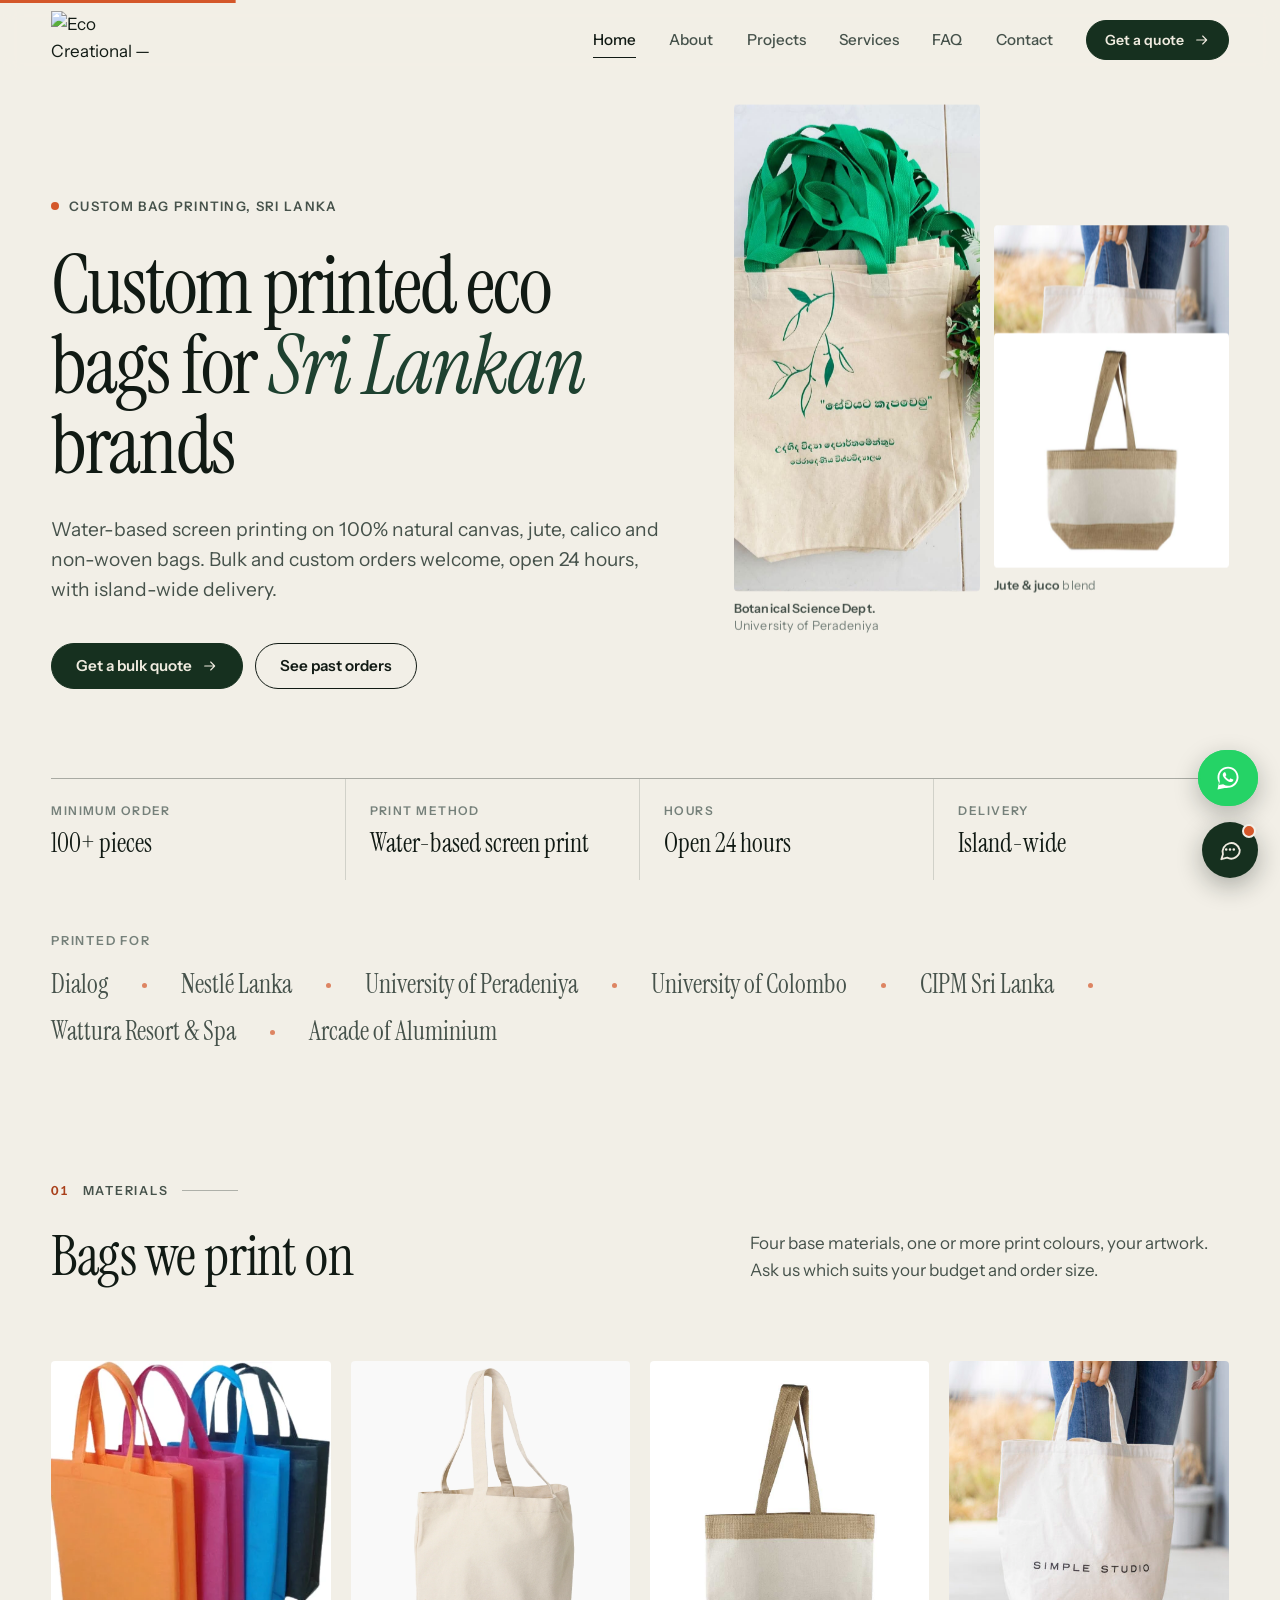
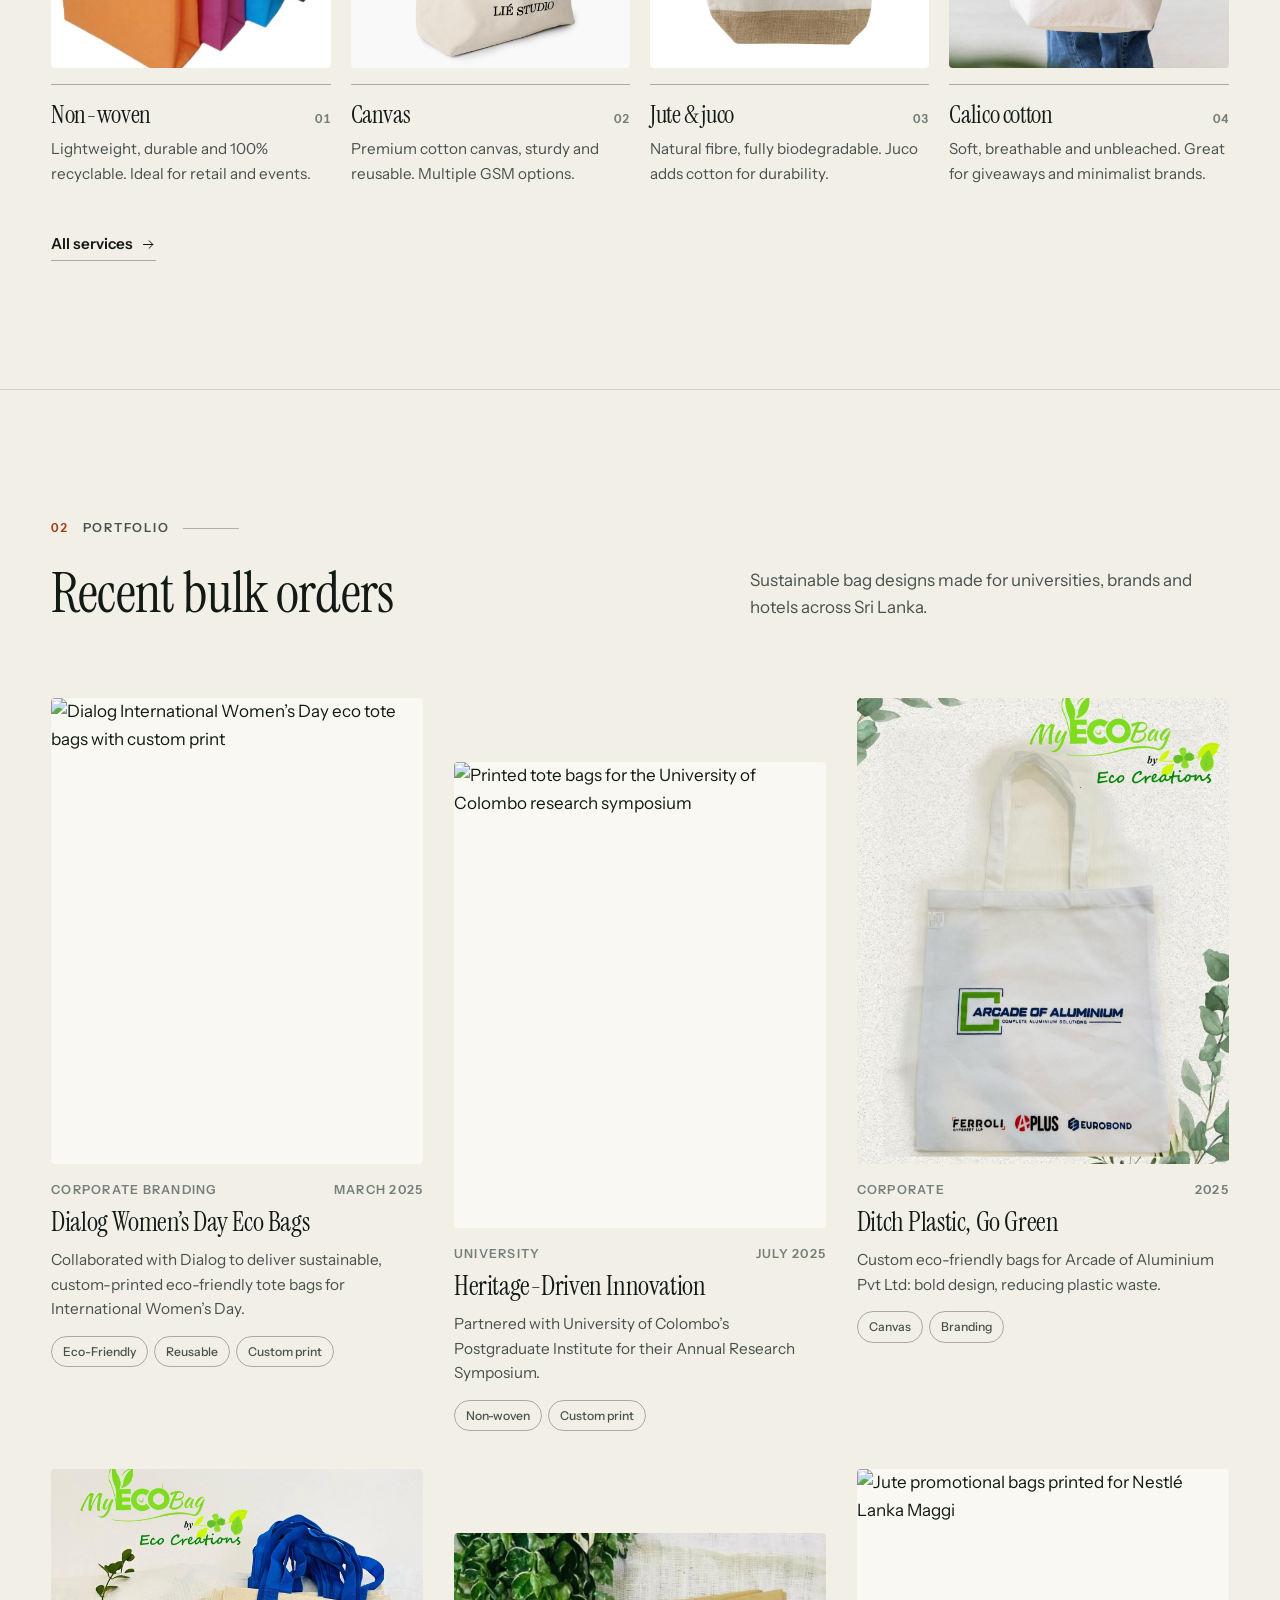
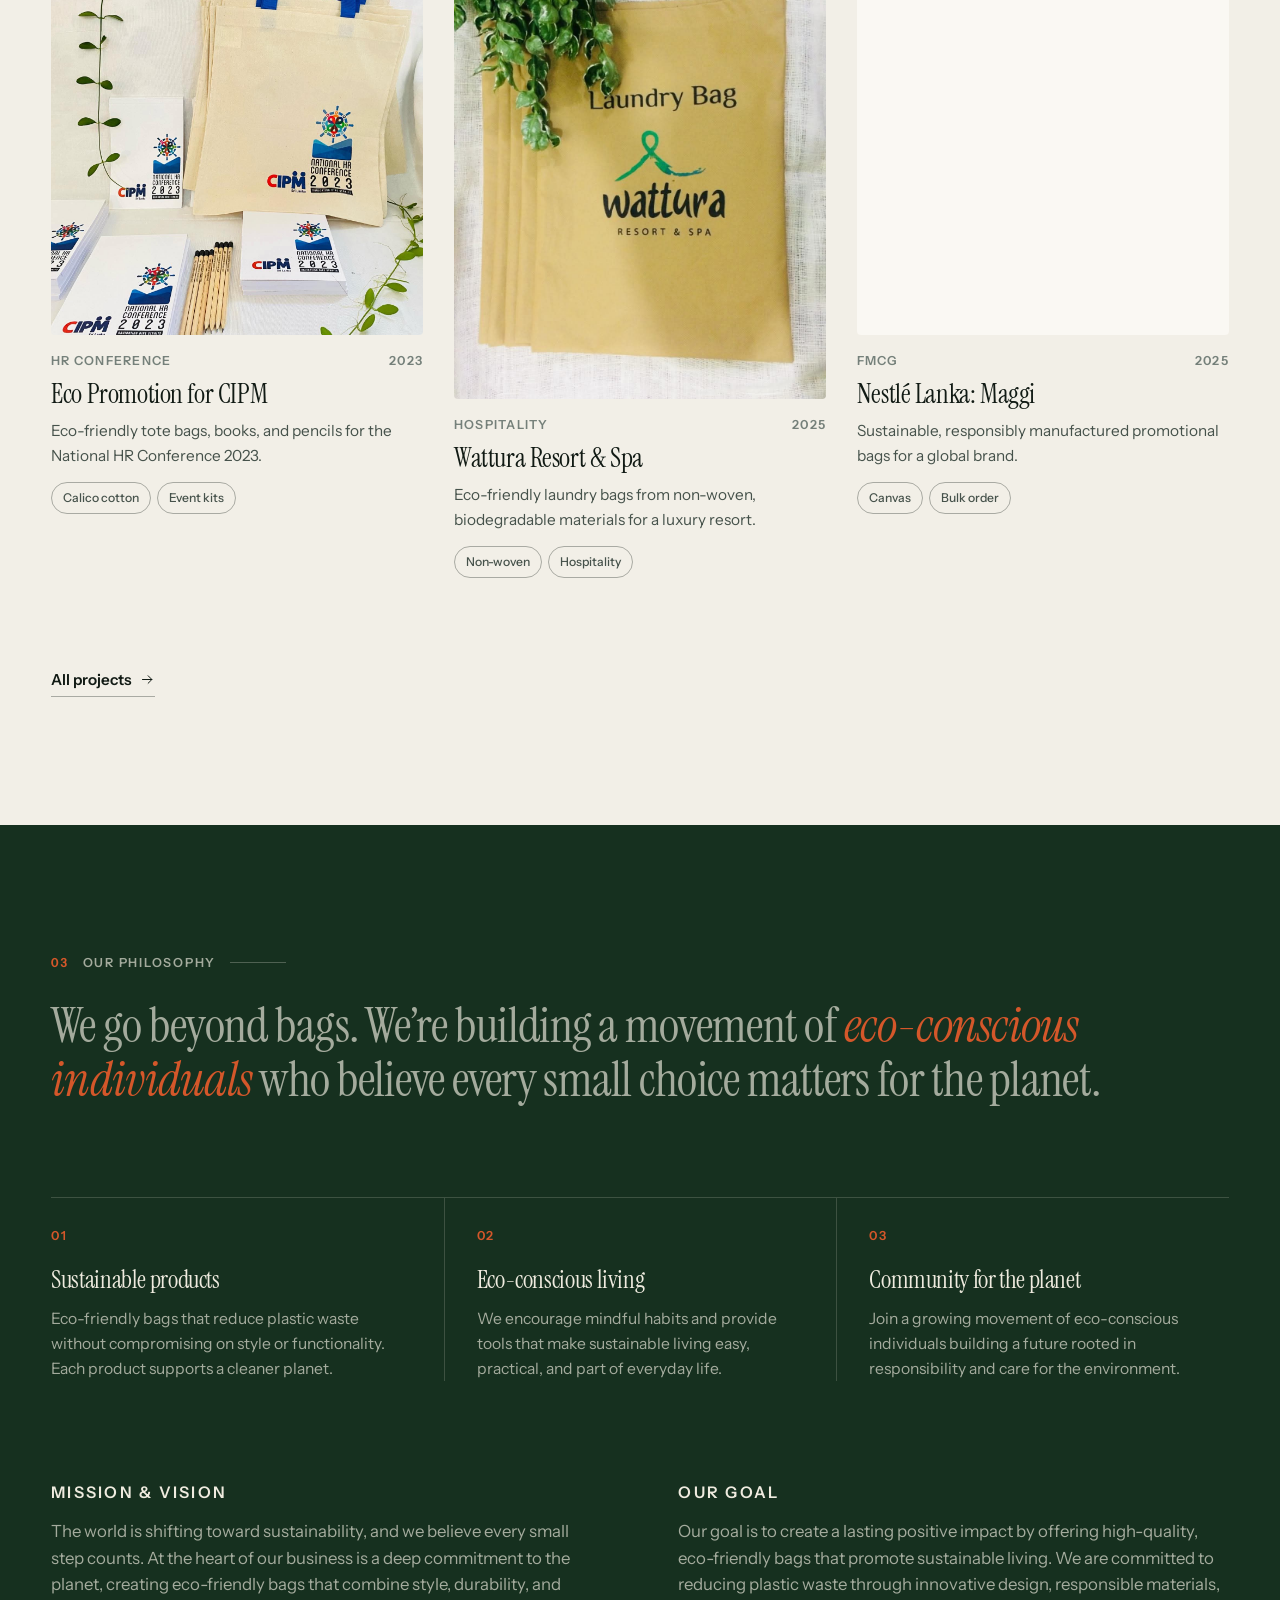
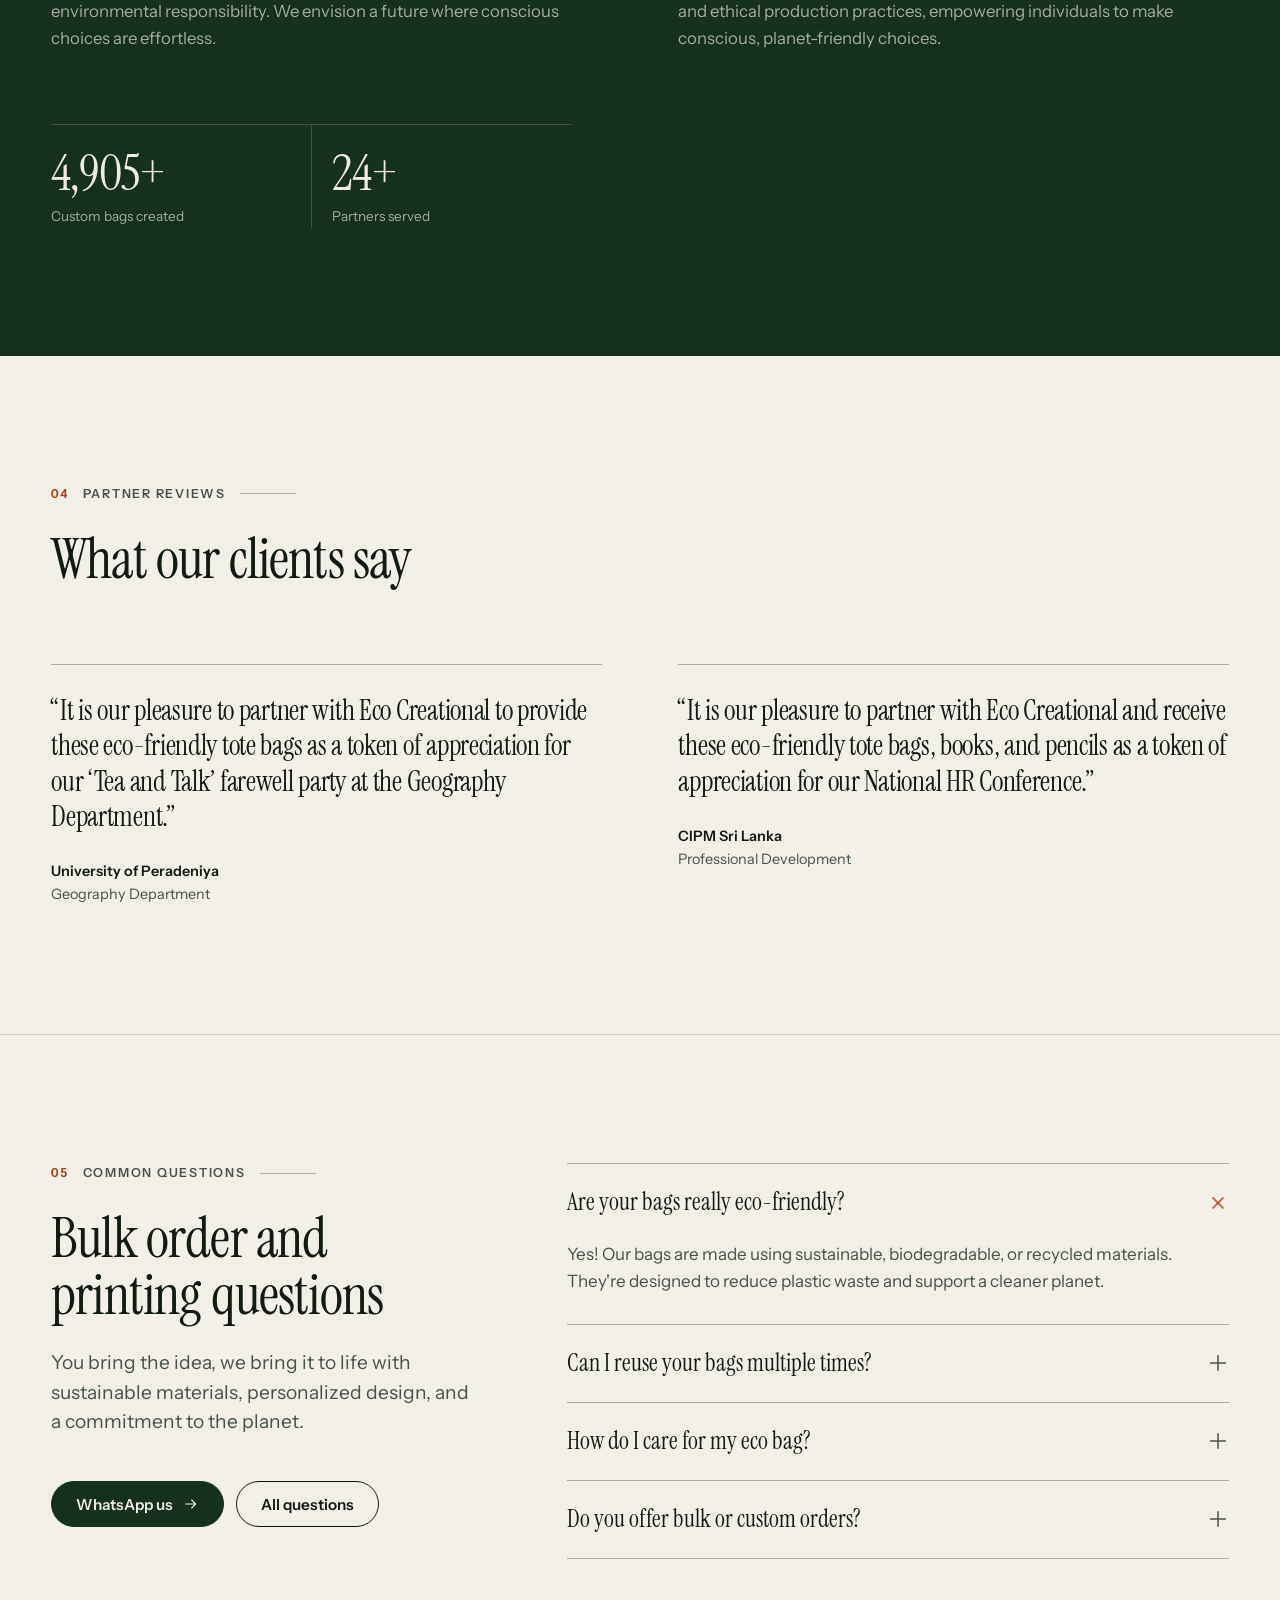
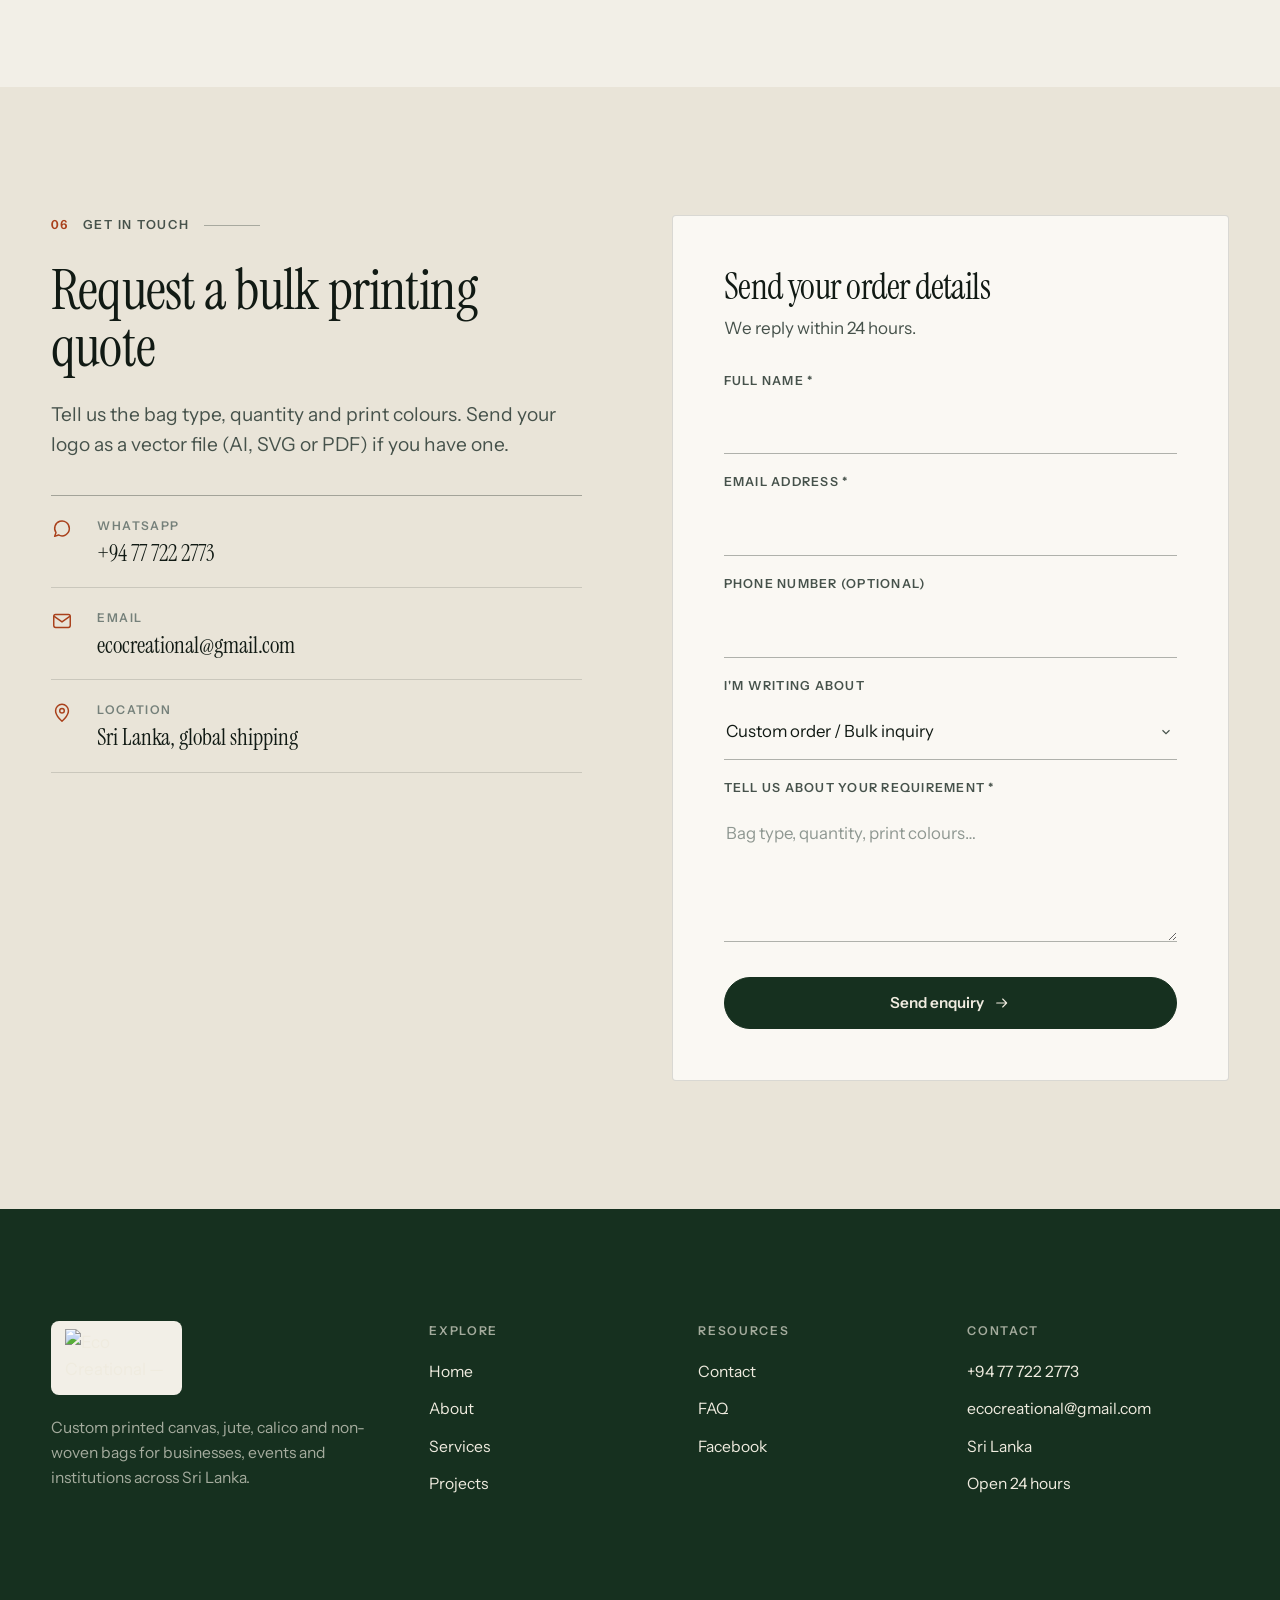
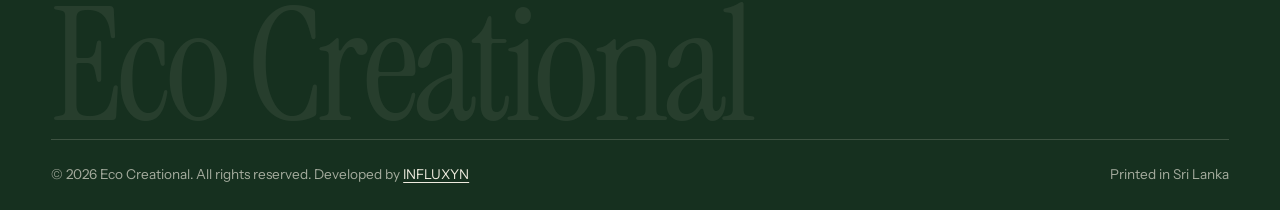
==== commit ea0d1d51: "Add files via upload" ====
--- a/index.html
+++ b/index.html
@@ -8,7 +8,7 @@
   <meta name="description" content="Bulk custom-printed non-woven, canvas, jute and calico cotton bags for Sri Lankan brands, hotels and universities. Request a quote from Eco Creational.">
   <meta name="keywords" content="custom printed bags Sri Lanka, bulk tote bag printing, screen printed canvas bags, non-woven bags printing, jute bags Sri Lanka, calico cotton bags, eco friendly bags supplier">
   <meta name="robots" content="index,follow,max-image-preview:large">
-  <meta name="theme-color" content="#2F4A3A">
+  <meta name="theme-color" content="#16301F">
   <link rel="canonical" href="https://ecocreational.com/">
   <meta property="og:type" content="website">
   <meta property="og:site_name" content="Eco Creational">
@@ -134,3049 +134,207 @@
   "url": "https://ecocreational.com/"
 }
 </script>
-  <link rel="preconnect" href="https://fonts.googleapis.com"><link rel="preconnect" href="https://fonts.gstatic.com" crossorigin><link href="https://fonts.googleapis.com/css2?family=Fraunces:opsz,wght@9..144,400;9..144,500;9..144,600&family=Public+Sans:wght@400;500;600&display=swap" rel="stylesheet">
   <link rel="icon" type="image/png" href="assests/eco-creational-logo.png">
-  <link rel="stylesheet" href="https://cdnjs.cloudflare.com/ajax/libs/font-awesome/6.5.0/css/all.min.css">
   <script src="https://cdn.emailjs.com/sdk/3.2.0/email.min.js"></script>
   <script>(function () { emailjs.init('tVmvNGUKXRhqvsVzU'); })();</script>
-  
-    <script src="https://cdn.botpress.cloud/webchat/v3.6/inject.js"></script>
-<script src="https://files.bpcontent.cloud/2026/04/15/13/20260415131701-72YBO3UP.js" defer></script>
-    
-
-  <style>
-    /* ─── DESIGN TOKENS ──────────────────────────────────────────────── */
-    :root {
-      --sage: #7a9e7e;
-      --sage-light: #a8c5ac;
-      --sage-pale: #d4e8d6;
-      --sage-ultra: #eef6ef;
-      --forest: #2d5a34;
-      --forest-mid: #3d7444;
-      --leaf: #5a8f5f;
-      --gold: #c8a95a;
-      --gold-light: #e8d49a;
-      --gold-ultra: #fdf8ee;
-      --cream: #faf8f3;
-      --warm-white: #fffffe;
-      --text-dark: #1e2e22;
-      --text-mid: #4a6651;
-      --text-soft: #7a9a80;
-      --text-faint: #afc4b3;
-      --border: rgba(90, 143, 95, 0.15);
-      --border-gold: rgba(200, 169, 90, 0.25);
-      --font-serif: 'Cormorant Garamond', Georgia, serif;
-      --font-sans: 'Jost', system-ui, sans-serif;
-      --ease-out: cubic-bezier(0.16, 1, 0.3, 1);
-      --ease-in-out: cubic-bezier(0.87, 0, 0.13, 1);
-    }
-
-    /* ─── RESET & BASE ───────────────────────────────────────────────── */
-    *,
-    *::before,
-    *::after {
-      box-sizing: border-box;
-      margin: 0;
-      padding: 0;
-    }
-
-    html {
-      scroll-behavior: smooth;
-      font-size: 16px;
-    }
-
-    body {
-      font-family: var(--font-sans);
-      background: var(--cream);
-      color: var(--text-dark);
-      overflow-x: hidden;
-      cursor: none;
-    }
-
-    /* ─── CUSTOM CURSOR ──────────────────────────────────────────────── */
-    .cursor {
-      position: fixed;
-      top: 0;
-      left: 0;
-      width: 10px;
-      height: 10px;
-      background: var(--forest);
-      border-radius: 50%;
-      pointer-events: none;
-      z-index: 99999;
-      transform: translate(-50%, -50%);
-      transition: width 0.3s var(--ease-out), height 0.3s var(--ease-out), background 0.3s;
-      mix-blend-mode: multiply;
-    }
-
-    .cursor-ring {
-      position: fixed;
-      top: 0;
-      left: 0;
-      width: 36px;
-      height: 36px;
-      border: 1.5px solid var(--forest);
-      border-radius: 50%;
-      pointer-events: none;
-      z-index: 99998;
-      transform: translate(-50%, -50%);
-      transition: transform 0.12s ease, width 0.3s var(--ease-out), height 0.3s var(--ease-out), opacity 0.3s;
-      opacity: 0.5;
-    }
-
-    body:has(a:hover) .cursor,
-    body:has(button:hover) .cursor {
-      width: 20px;
-      height: 20px;
-      background: var(--gold);
-    }
-
-    body:has(a:hover) .cursor-ring,
-    body:has(button:hover) .cursor-ring {
-      width: 52px;
-      height: 52px;
-      opacity: 0.25;
-    }
-
-    /* ─── LOADER ─────────────────────────────────────────────────────── */
-    #eco-loader {
-      position: fixed;
-      inset: 0;
-      z-index: 9999;
-      background: var(--cream);
-      display: flex;
-      align-items: center;
-      justify-content: center;
-      flex-direction: column;
-      transition: opacity 0.9s var(--ease-out), transform 0.9s var(--ease-out);
-    }
-
-    #eco-loader.hide {
-      opacity: 0;
-      pointer-events: none;
-      transform: scale(1.03);
-    }
-
-    .loader-leaf {
-      width: 64px;
-      height: 64px;
-      animation: loaderSpin 2.4s ease-in-out infinite;
-      margin-bottom: 24px;
-    }
-
-    @keyframes loaderSpin {
-      0% {
-        transform: rotate(-15deg) scale(0.95);
-      }
-
-      50% {
-        transform: rotate(15deg) scale(1.05);
-      }
-
-      100% {
-        transform: rotate(-15deg) scale(0.95);
-      }
-    }
-
-    .loader-name {
-      font-family: var(--font-serif);
-      font-size: 22px;
-      font-weight: 300;
-      letter-spacing: 8px;
-      color: var(--forest);
-      text-transform: uppercase;
-      margin-bottom: 6px;
-      opacity: 0;
-      animation: fadeUp 0.8s 0.3s var(--ease-out) forwards;
-    }
-
-    .loader-sub {
-      font-family: var(--font-sans);
-      font-size: 11px;
-      letter-spacing: 3px;
-      color: var(--text-soft);
-      text-transform: uppercase;
-      opacity: 0;
-      animation: fadeUp 0.8s 0.5s var(--ease-out) forwards;
-    }
-
-    .loader-bar-wrap {
-      width: 120px;
-      height: 1px;
-      background: var(--sage-pale);
-      margin-top: 28px;
-      overflow: hidden;
-      opacity: 0;
-      animation: fadeUp 0.5s 0.6s forwards;
-    }
-
-    .loader-bar {
-      height: 100%;
-      background: var(--forest);
-      width: 0;
-      animation: barFill 1.8s 0.7s var(--ease-out) forwards;
-    }
-
-    @keyframes barFill {
-      to {
-        width: 100%;
-      }
-    }
-
-    @keyframes fadeUp {
-      from {
-        opacity: 0;
-        transform: translateY(12px);
-      }
-
-      to {
-        opacity: 1;
-        transform: none;
-      }
-    }
-
-    /* ─── SCROLL REVEAL ──────────────────────────────────────────────── */
-    .reveal {
-      opacity: 0;
-      transform: translateY(40px);
-      transition: opacity 0.9s var(--ease-out), transform 0.9s var(--ease-out);
-    }
-
-    .reveal.visible {
-      opacity: 1;
-      transform: none;
-    }
-
-    .reveal-left {
-      opacity: 0;
-      transform: translateX(-50px);
-      transition: opacity 0.9s var(--ease-out), transform 0.9s var(--ease-out);
-    }
-
-    .reveal-left.visible {
-      opacity: 1;
-      transform: none;
-    }
-
-    .reveal-right {
-      opacity: 0;
-      transform: translateX(50px);
-      transition: opacity 0.9s var(--ease-out), transform 0.9s var(--ease-out);
-    }
-
-    .reveal-right.visible {
-      opacity: 1;
-      transform: none;
-    }
-
-    .reveal-scale {
-      opacity: 0;
-      transform: scale(0.92);
-      transition: opacity 0.9s var(--ease-out), transform 0.9s var(--ease-out);
-    }
-
-    .reveal-scale.visible {
-      opacity: 1;
-      transform: scale(1);
-    }
-
-    .delay-1 {
-      transition-delay: 0.1s !important;
-    }
-
-    .delay-2 {
-      transition-delay: 0.2s !important;
-    }
-
-    .delay-3 {
-      transition-delay: 0.3s !important;
-    }
-
-    .delay-4 {
-      transition-delay: 0.4s !important;
-    }
-
-    .delay-5 {
-      transition-delay: 0.55s !important;
-    }
-
-    /* ─── HEADER ─────────────────────────────────────────────────────── */
-    .header {
-      position: fixed;
-      top: 0;
-      left: 0;
-      right: 0;
-      z-index: 990;
-      padding: 0 5%;
-      height: 76px;
-      display: flex;
-      align-items: center;
-      justify-content: space-between;
-      background: rgba(250, 248, 243, 0.88);
-      backdrop-filter: blur(20px) saturate(1.4);
-      border-bottom: 1px solid var(--border);
-      transition: box-shadow 0.4s;
-    }
-
-    .header.scrolled {
-      box-shadow: 0 4px 40px rgba(45, 90, 52, 0.08);
-    }
-
-    .logo-wrap {
-      display: flex;
-      align-items: center;
-      gap: 10px;
-    }
-
-    .logo-wrap img {
-      width: 100px;
-      height:100px;
-      object-fit: contain;
-    }
-
-    .logo-text {
-      font-family: var(--font-serif);
-      font-size: 20px;
-      font-weight: 600;
-      color: var(--forest);
-      letter-spacing: 0.5px;
-    }
-
-    .nav-list {
-      list-style: none;
-      display: flex;
-      gap: 4px;
-    }
-
-    .nav-link {
-      display: block;
-      padding: 8px 15px;
-      font-size: 13px;
-      font-weight: 500;
-      letter-spacing: 0.5px;
-      color: var(--text-mid);
-      text-decoration: none;
-      border-radius: 100px;
-      transition: all 0.25s;
-      text-transform: uppercase;
-    }
-
-    .nav-link:hover,
-    .nav-link.active {
-      color: var(--forest);
-      background: var(--sage-ultra);
-    }
-
-    .nav-cta {
-      background: var(--forest);
-      color: #fff;
-      border: none;
-      padding: 11px 26px;
-      border-radius: 100px;
-      font-family: var(--font-sans);
-      font-size: 13px;
-      font-weight: 600;
-      letter-spacing: 0.8px;
-      text-transform: uppercase;
-      cursor: pointer;
-      transition: all 0.3s var(--ease-out);
-      box-shadow: 0 4px 20px rgba(45, 90, 52, 0.25);
-    }
-
-    .nav-cta:hover {
-      background: var(--forest-mid);
-      transform: translateY(-2px);
-      box-shadow: 0 8px 30px rgba(45, 90, 52, 0.35);
-    }
-
-    .hamburger {
-      display: none;
-      flex-direction: column;
-      gap: 5px;
-      cursor: pointer;
-      padding: 6px;
-    }
-
-    .hamburger span {
-      display: block;
-      width: 22px;
-      height: 1.5px;
-      background: var(--text-dark);
-      border-radius: 2px;
-      transition: all 0.3s;
-    }
-
-    /* ─── BG TEXT WATERMARK ──────────────────────────────────────────── */
-    .bg-word {
-      position: absolute;
-      font-family: var(--font-serif);
-      font-weight: 700;
-      font-style: italic;
-      color: transparent;
-      -webkit-text-stroke: 1.5px;
-      pointer-events: none;
-      user-select: none;
-      line-height: 1;
-      white-space: nowrap;
-      z-index: 0;
-    }
-
-    .bg-word-forest {
-      -webkit-text-stroke-color: rgba(45, 90, 52, 0.08);
-    }
-
-    .bg-word-sage {
-      -webkit-text-stroke-color: rgba(122, 158, 126, 0.12);
-    }
-
-    .bg-word-gold {
-      -webkit-text-stroke-color: rgba(200, 169, 90, 0.1);
-    }
-
-    /* ─── HERO ───────────────────────────────────────────────────────── */
-    .hero {
-      min-height: 100vh;
-      padding-top: 76px;
-      background: linear-gradient(160deg, #f0f7f1 0%, var(--cream) 50%, var(--gold-ultra) 100%);
-      position: relative;
-      overflow: hidden;
-      display: flex;
-      align-items: center;
-    }
-
-    /* animated leaf particles */
-    .leaf-particle {
-      position: absolute;
-      pointer-events: none;
-      opacity: 0;
-      animation: leafFloat linear infinite;
-    }
-
-    .leaf-particle svg {
-      display: block;
-    }
-
-    @keyframes leafFloat {
-      0% {
-        opacity: 0;
-        transform: translateY(0) rotate(0deg) scale(0.6);
-      }
-
-      10% {
-        opacity: 0.6;
-      }
-
-      90% {
-        opacity: 0.4;
-      }
-
-      100% {
-        opacity: 0;
-        transform: translateY(-120vh) rotate(360deg) scale(1);
-      }
-    }
-
-    /* hero grid lines */
-    .hero-grid {
-      position: absolute;
-      inset: 0;
-      z-index: 0;
-      background-image:
-        linear-gradient(var(--border) 1px, transparent 1px),
-        linear-gradient(90deg, var(--border) 1px, transparent 1px);
-      background-size: 80px 80px;
-      mask-image: radial-gradient(ellipse 80% 80% at 50% 50%, black 40%, transparent 100%);
-    }
-
-    .hero-inner {
-      max-width: 1320px;
-      margin: 0 auto;
-      padding: 80px 5%;
-      display: grid;
-      grid-template-columns: 1fr 1fr;
-      gap: 60px;
-      align-items: center;
-      position: relative;
-      z-index: 2;
-      width: 100%;
-    }
-
-    /* BIG bg text in hero */
-    .hero .bg-word {
-      font-size: clamp(130px, 24vw, 340px);
-      top: 50%;
-      left: 50%;
-      transform: translate(-50%, -50%);
-      letter-spacing: -6px;
-      -webkit-text-stroke: 2px rgba(45, 90, 52, 0.06);
-    }
-
-    .hero-badge {
-      display: inline-flex;
-      align-items: center;
-      gap: 8px;
-      background: rgba(255, 255, 255, 0.85);
-      border: 1px solid var(--border-gold);
-      padding: 8px 18px;
-      border-radius: 100px;
-      font-size: 11px;
-      font-weight: 600;
-      letter-spacing: 2px;
-      text-transform: uppercase;
-      color: var(--forest-mid);
-      margin-bottom: 28px;
-      box-shadow: 0 2px 16px rgba(200, 169, 90, 0.15);
-      backdrop-filter: blur(8px);
-    }
-
-    .hero-badge-dot {
-      width: 7px;
-      height: 7px;
-      border-radius: 50%;
-      background: var(--gold);
-      box-shadow: 0 0 0 3px rgba(200, 169, 90, 0.25);
-      animation: pulse 2s ease infinite;
-    }
-
-    @keyframes pulse {
-
-      0%,
-      100% {
-        box-shadow: 0 0 0 3px rgba(200, 169, 90, 0.25);
-      }
-
-      50% {
-        box-shadow: 0 0 0 7px rgba(200, 169, 90, 0.08);
-      }
-    }
-
-    .hero-title {
-      font-family: var(--font-serif);
-      font-size: clamp(44px, 5.5vw, 78px);
-      font-weight: 300;
-      line-height: 1.06;
-      letter-spacing: -2px;
-      color: var(--text-dark);
-      margin-bottom: 28px;
-    }
-
-    .hero-title em {
-      font-style: italic;
-      color: var(--forest);
-      font-weight: 600;
-    }
-
-    .hero-title .stroke-text {
-      -webkit-text-stroke: 1px var(--forest);
-      color: transparent;
-    }
-
-    .hero-desc {
-      font-size: 17px;
-      line-height: 1.85;
-      color: var(--text-mid);
-      max-width: 460px;
-      margin-bottom: 40px;
-    }
-
-    .hero-desc strong {
-      color: var(--text-dark);
-      font-weight: 600;
-    }
-
-    .hero-actions {
-      display: flex;
-      gap: 16px;
-      align-items: center;
-      flex-wrap: wrap;
-      margin-bottom: 56px;
-    }
-
-    .btn-solid {
-      display: inline-flex;
-      align-items: center;
-      gap: 10px;
-      background: var(--forest);
-      color: #fff;
-      border: none;
-      padding: 15px 34px;
-      border-radius: 100px;
-      font-family: var(--font-sans);
-      font-size: 14px;
-      font-weight: 600;
-      letter-spacing: 0.5px;
-      cursor: pointer;
-      text-decoration: none;
-      transition: all 0.35s var(--ease-out);
-      box-shadow: 0 6px 28px rgba(45, 90, 52, 0.28);
-      position: relative;
-      overflow: hidden;
-    }
-
-    .btn-solid::after {
-      content: '';
-      position: absolute;
-      inset: 0;
-      background: rgba(255, 255, 255, 0.12);
-      opacity: 0;
-      transition: opacity 0.3s;
-    }
-
-    .btn-solid:hover {
-      transform: translateY(-3px);
-      box-shadow: 0 12px 40px rgba(45, 90, 52, 0.38);
-    }
-
-    .btn-solid:hover::after {
-      opacity: 1;
-    }
-
-    .btn-ghost {
-      display: inline-flex;
-      align-items: center;
-      gap: 10px;
-      background: transparent;
-      color: var(--forest);
-      border: 1.5px solid var(--sage-pale);
-      padding: 14px 28px;
-      border-radius: 100px;
-      font-family: var(--font-sans);
-      font-size: 14px;
-      font-weight: 500;
-      cursor: pointer;
-      text-decoration: none;
-      transition: all 0.3s;
-    }
-
-    .btn-ghost:hover {
-      border-color: var(--sage);
-      background: var(--sage-ultra);
-    }
-
-    /* hero stats */
-    .hero-stats {
-      display: flex;
-      gap: 0;
-      border: 1px solid var(--border);
-      border-radius: 16px;
-      overflow: hidden;
-      background: rgba(255, 255, 255, 0.7);
-      backdrop-filter: blur(12px);
-    }
-
-    .hstat {
-      flex: 1;
-      padding: 18px 16px;
-      text-align: center;
-      position: relative;
-    }
-
-    .hstat+.hstat::before {
-      content: '';
-      position: absolute;
-      left: 0;
-      top: 20%;
-      bottom: 20%;
-      width: 1px;
-      background: var(--border);
-    }
-
-    .hstat-val {
-      font-family: var(--font-serif);
-      font-size: 30px;
-      font-weight: 600;
-      color: var(--forest);
-      line-height: 1;
-      margin-bottom: 5px;
-    }
-
-    .hstat-lbl {
-      font-size: 10px;
-      text-transform: uppercase;
-      letter-spacing: 1.5px;
-      color: var(--text-soft);
-    }
-
-    /* hero visual */
-    .hero-visual {
-      position: relative;
-    }
-
-    .hero-img-frame {
-      position: relative;
-      border-radius: 28px;
-      overflow: hidden;
-      border: 1px solid var(--border);
-      background: linear-gradient(145deg, var(--sage-ultra), rgba(255, 255, 255, 0.6));
-      box-shadow: 0 30px 80px rgba(45, 90, 52, 0.12), 0 0 0 1px var(--border);
-    }
-
-    .hero-img-frame::before {
-      content: '';
-      position: absolute;
-      inset: 0;
-      z-index: 1;
-      background: linear-gradient(135deg, rgba(255, 255, 255, 0.2) 0%, transparent 60%);
-    }
-
-    .hero-img-frame img {
-      width: 100%;
-      display: block;
-      position: relative;
-      z-index: 0;
-    }
-
-    /* floating chips */
-    .chip {
-      position: absolute;
-      background: rgba(255, 255, 255, 0.92);
-      backdrop-filter: blur(16px);
-      border: 1px solid var(--border);
-      border-radius: 14px;
-      padding: 12px 16px;
-      box-shadow: 0 8px 32px rgba(45, 90, 52, 0.12);
-      z-index: 4;
-      animation: chipFloat ease-in-out infinite;
-    }
-
-    @keyframes chipFloat {
-
-      0%,
-      100% {
-        transform: translateY(0);
-      }
-
-      50% {
-        transform: translateY(-10px);
-      }
-    }
-
-    .chip-1 {
-      top: 20px;
-      right: -16px;
-      animation-duration: 3.5s;
-    }
-
-    .chip-2 {
-      bottom: 100px;
-      left: -20px;
-      animation-duration: 4.2s;
-      animation-delay: 0.8s;
-    }
-
-    .chip-3 {
-      bottom: 20px;
-      right: 24px;
-      animation-duration: 3.8s;
-      animation-delay: 0.4s;
-    }
-
-    .chip-lbl {
-      font-size: 9px;
-      text-transform: uppercase;
-      letter-spacing: 1.5px;
-      color: var(--text-soft);
-      margin-bottom: 3px;
-    }
-
-    .chip-val {
-      font-family: var(--font-serif);
-      font-size: 20px;
-      font-weight: 600;
-      color: var(--forest);
-      line-height: 1;
-    }
-
-    .chip-icon {
-      font-size: 18px;
-      margin-right: 6px;
-    }
-
-    /* decorative corner */
-    .corner-deco {
-      position: absolute;
-      width: 100px;
-      height: 100px;
-      border: 1.5px solid var(--sage-pale);
-      border-radius: 50%;
-      pointer-events: none;
-    }
-
-    .corner-deco-1 {
-      top: -20px;
-      left: -20px;
-    }
-
-    .corner-deco-2 {
-      bottom: -30px;
-      right: -30px;
-      width: 140px;
-      height: 140px;
-      border-color: var(--border-gold);
-    }
-
-    /* ─── SECTION SHARED ─────────────────────────────────────────────── */
-    .section {
-      padding: 130px 5%;
-      position: relative;
-      overflow: hidden;
-    }
-
-    .container {
-      max-width: 1320px;
-      margin: 0 auto;
-      position: relative;
-      z-index: 2;
-    }
-
-    .eyebrow {
-      display: inline-flex;
-      align-items: center;
-      gap: 12px;
-      font-size: 11px;
-      font-weight: 600;
-      text-transform: uppercase;
-      letter-spacing: 3.5px;
-      color: var(--forest-mid);
-      margin-bottom: 18px;
-    }
-
-    .eyebrow::before {
-      content: '';
-      display: block;
-      width: 32px;
-      height: 1.5px;
-      background: var(--gold);
-      border-radius: 2px;
-    }
-
-    .section-h {
-      font-family: var(--font-serif);
-      font-size: clamp(38px, 5vw, 64px);
-      font-weight: 300;
-      line-height: 1.1;
-      letter-spacing: -1.5px;
-      color: var(--text-dark);
-      margin-bottom: 20px;
-    }
-
-    .section-h em {
-      font-style: italic;
-      color: var(--forest);
-      font-weight: 600;
-    }
-
-    .section-body-text {
-      font-size: 17px;
-      line-height: 1.8;
-      color: var(--text-mid);
-      max-width: 520px;
-    }
-
-    /* ─── ABOUT SECTION ─────────────────────────────────────────────── */
-    .about-section {
-      background: var(--warm-white);
-    }
-
-    .about-section .bg-word {
-      font-size: clamp(100px, 20vw, 280px);
-      top: 50%;
-      right: -2%;
-      transform: translateY(-50%);
-    }
-
-    .about-grid {
-      display: grid;
-      grid-template-columns: 1fr 1fr;
-      gap: 80px;
-      align-items: center;
-    }
-
-    .feature-strip {
-      margin-top: 44px;
-      display: flex;
-      flex-direction: column;
-      gap: 0;
-    }
-
-    .feat {
-      display: flex;
-      gap: 20px;
-      align-items: flex-start;
-      padding: 28px 24px;
-      border-bottom: 1px solid var(--border);
-      transition: all 0.35s var(--ease-out);
-      position: relative;
-      cursor: default;
-    }
-
-    .feat::before {
-      content: '';
-      position: absolute;
-      left: 0;
-      top: 0;
-      bottom: 0;
-      width: 0;
-      background: linear-gradient(90deg, var(--sage-ultra), transparent);
-      transition: width 0.4s var(--ease-out);
-      border-radius: 0 8px 8px 0;
-    }
-
-    .feat:hover::before {
-      width: 100%;
-    }
-
-    .feat:first-child {
-      border-top: 1px solid var(--border);
-    }
-
-    .feat-icon {
-      width: 52px;
-      height: 52px;
-      min-width: 52px;
-      background: var(--sage-ultra);
-      border: 1px solid var(--sage-pale);
-      border-radius: 14px;
-      display: flex;
-      align-items: center;
-      justify-content: center;
-      font-size: 22px;
-      transition: all 0.3s;
-      position: relative;
-      z-index: 1;
-    }
-
-    .feat:hover .feat-icon {
-      background: var(--sage-pale);
-      transform: scale(1.08) rotate(-5deg);
-    }
-
-    .feat-body {
-      position: relative;
-      z-index: 1;
-    }
-
-    .feat-body h3 {
-      font-family: var(--font-serif);
-      font-size: 21px;
-      font-weight: 600;
-      color: var(--text-dark);
-      margin-bottom: 8px;
-    }
-
-    .feat-body p {
-      font-size: 14.5px;
-      line-height: 1.75;
-      color: var(--text-mid);
-    }
-
-    /* about image */
-    .about-img-col {
-      position: relative;
-    }
-
-    .about-img-main {
-      border-radius: 24px;
-      overflow: hidden;
-      box-shadow: 0 24px 80px rgba(45, 90, 52, 0.14);
-      border: 1px solid var(--border);
-      position: relative;
-    }
-
-    .about-img-main img {
-      width: 100%;
-      display: block;
-      height: 560px;
-      object-fit: cover;
-    }
-
-    .about-img-main::after {
-      content: '';
-      position: absolute;
-      inset: 0;
-      background: linear-gradient(180deg, transparent 60%, rgba(45, 90, 52, 0.4));
-    }
-
-    .about-img-tag {
-      position: absolute;
-      bottom: 24px;
-      left: 24px;
-      z-index: 3;
-      background: rgba(255, 255, 255, 0.92);
-      backdrop-filter: blur(12px);
-      border: 1px solid var(--border);
-      border-radius: 14px;
-      padding: 16px 20px;
-      box-shadow: 0 8px 32px rgba(45, 90, 52, 0.12);
-    }
-
-    .about-img-tag .big {
-      font-family: var(--font-serif);
-      font-size: 32px;
-      font-weight: 700;
-      color: var(--forest);
-      line-height: 1;
-    }
-
-    .about-img-tag .small {
-      font-size: 11px;
-      text-transform: uppercase;
-      letter-spacing: 1.5px;
-      color: var(--text-soft);
-      margin-top: 4px;
-    }
-
-    .about-img-deco {
-      position: absolute;
-      top: -20px;
-      right: -20px;
-      width: 120px;
-      height: 120px;
-      border: 1.5px dashed var(--sage-pale);
-      border-radius: 50%;
-    }
-
-    /* ─── CATEGORIES ────────────────────────────────────────────────── */
-    .cat-section {
-      background: linear-gradient(160deg, var(--sage-ultra) 0%, var(--cream) 60%, var(--gold-ultra) 100%);
-    }
-
-    .cat-section .bg-word {
-      font-size: clamp(90px, 18vw, 260px);
-      bottom: -4%;
-      left: -2%;
-      -webkit-text-stroke-color: rgba(45, 90, 52, 0.07);
-    }
-
-    .cat-top {
-      display: flex;
-      justify-content: space-between;
-      align-items: flex-end;
-      margin-bottom: 56px;
-      flex-wrap: wrap;
-      gap: 20px;
-    }
-
-    .cat-top-right {
-      color: var(--text-soft);
-      font-size: 15px;
-      max-width: 340px;
-      line-height: 1.75;
-    }
-
-    /* scrolling marquee track */
-    .marquee-wrap {
-      overflow: hidden;
-      position: relative;
-    }
-
-    .marquee-wrap::before,
-    .marquee-wrap::after {
-      content: '';
-      position: absolute;
-      top: 0;
-      bottom: 0;
-      z-index: 2;
-      width: 100px;
-      pointer-events: none;
-    }
-
-    .marquee-wrap::before {
-      left: 0;
-      background: linear-gradient(90deg, var(--sage-ultra), transparent);
-    }
-
-    .marquee-wrap::after {
-      right: 0;
-      background: linear-gradient(-90deg, var(--sage-ultra), transparent);
-    }
-
-    .marquee-track {
-      display: flex;
-      gap: 20px;
-      animation: marquee 28s linear infinite;
-    }
-
-    .marquee-track:hover {
-      animation-play-state: paused;
-    }
-
-    @keyframes marquee {
-      0% {
-        transform: translateX(0);
-      }
-
-      100% {
-        transform: translateX(-50%);
-      }
-    }
-
-    .cat-card {
-      flex: 0 0 230px;
-      height: 300px;
-      border-radius: 20px;
-      overflow: hidden;
-      position: relative;
-      border: 1px solid var(--border);
-      box-shadow: 0 8px 32px rgba(45, 90, 52, 0.08);
-      transition: transform 0.4s var(--ease-out), box-shadow 0.4s;
-      cursor: pointer;
-    }
-
-    .cat-card:hover {
-      transform: translateY(-8px) scale(1.02);
-      box-shadow: 0 24px 60px rgba(45, 90, 52, 0.18);
-    }
-
-    .cat-card img {
-      width: 100%;
-      height: 100%;
-      object-fit: cover;
-      transition: transform 0.6s var(--ease-out);
-    }
-
-    .cat-card:hover img {
-      transform: scale(1.1);
-    }
-
-    .cat-card-overlay {
-      position: absolute;
-      inset: 0;
-      background: linear-gradient(to top, rgba(27, 55, 32, 0.85) 0%, rgba(27, 55, 32, 0.1) 60%, transparent 100%);
-      display: flex;
-      flex-direction: column;
-      justify-content: flex-end;
-      padding: 20px;
-    }
-
-    .cat-num {
-      font-size: 10px;
-      color: var(--gold-light);
-      letter-spacing: 2px;
-      text-transform: uppercase;
-      margin-bottom: 6px;
-    }
-
-    .cat-name {
-      font-family: var(--font-serif);
-      font-size: 18px;
-      font-weight: 600;
-      color: #fff;
-      line-height: 1.2;
-    }
-
-    /* ─── GOAL / MANIFESTO ──────────────────────────────────────────── */
-    .goal-section {
-      background: var(--warm-white);
-    }
-
-    .goal-section .bg-word-top {
-      font-size: clamp(90px, 18vw, 240px);
-      top: -2%;
-      left: 50%;
-      transform: translateX(-50%);
-      -webkit-text-stroke-color: rgba(200, 169, 90, 0.1);
-    }
-
-    .goal-section .bg-word-bot {
-      font-size: clamp(90px, 18vw, 240px);
-      bottom: -2%;
-      left: 50%;
-      transform: translateX(-50%);
-      -webkit-text-stroke-color: rgba(45, 90, 52, 0.06);
-    }
-
-    .goal-grid {
-      display: grid;
-      grid-template-columns: 1fr 100px 1fr;
-      gap: 48px;
-      align-items: center;
-    }
-
-    .goal-block {}
-
-    .goal-word-big {
-      font-family: var(--font-serif);
-      font-size: clamp(64px, 10vw, 120px);
-      font-weight: 700;
-      font-style: italic;
-      line-height: 1;
-      letter-spacing: -4px;
-      color: var(--forest);
-      margin-bottom: 24px;
-      display: block;
-    }
-
-    .goal-text {
-      font-size: 16px;
-      line-height: 1.85;
-      color: var(--text-mid);
-    }
-
-    .goal-mid {
-      display: flex;
-      flex-direction: column;
-      align-items: center;
-      justify-content: center;
-      gap: 0;
-    }
-
-    .goal-line {
-      width: 1px;
-      height: 120px;
-      background: linear-gradient(transparent, var(--sage-pale), transparent);
-    }
-
-    .goal-dot {
-      width: 44px;
-      height: 44px;
-      border-radius: 50%;
-      border: 1.5px solid var(--sage-pale);
-      display: flex;
-      align-items: center;
-      justify-content: center;
-      font-size: 18px;
-      animation: spinSlow 8s linear infinite;
-    }
-
-    @keyframes spinSlow {
-      to {
-        transform: rotate(360deg);
-      }
-    }
-
-    /* ─── PROJECTS ──────────────────────────────────────────────────── */
-    .projects-section {
-      background: linear-gradient(180deg, var(--cream) 0%, var(--warm-white) 100%);
-    }
-
-    .projects-section .bg-word {
-      font-size: clamp(90px, 18vw, 260px);
-      top: 0;
-      right: -2%;
-      -webkit-text-stroke-color: rgba(45, 90, 52, 0.05);
-    }
-
-    .proj-grid {
-      display: grid;
-      grid-template-columns: repeat(3, 1fr);
-      gap: 22px;
-      margin-top: 56px;
-    }
-
-    .proj-card {
-      border-radius: 20px;
-      overflow: hidden;
-      background: var(--warm-white);
-      border: 1px solid var(--border);
-      box-shadow: 0 4px 24px rgba(45, 90, 52, 0.06);
-      transition: all 0.4s var(--ease-out);
-    }
-
-    .proj-card:hover {
-      transform: translateY(-8px);
-      box-shadow: 0 24px 60px rgba(45, 90, 52, 0.14);
-    }
-
-    .proj-img {
-      height: 210px;
-      overflow: hidden;
-      position: relative;
-    }
-
-    .proj-img img {
-      width: 100%;
-      height: 100%;
-      object-fit: cover;
-      transition: transform 0.6s var(--ease-out);
-      display: block;
-    }
-
-    .proj-card:hover .proj-img img {
-      transform: scale(1.08);
-    }
-
-    .proj-img-overlay {
-      position: absolute;
-      inset: 0;
-      background: rgba(27, 55, 32, 0.5);
-      opacity: 0;
-      transition: opacity 0.3s;
-      display: flex;
-      align-items: center;
-      justify-content: center;
-    }
-
-    .proj-card:hover .proj-img-overlay {
-      opacity: 1;
-    }
-
-    .proj-btn {
-      padding: 9px 22px;
-      background: #fff;
-      color: var(--forest);
-      border-radius: 100px;
-      font-size: 12px;
-      font-weight: 700;
-      text-decoration: none;
-      letter-spacing: 0.5px;
-      transform: translateY(10px);
-      transition: transform 0.3s var(--ease-out);
-    }
-
-    .proj-card:hover .proj-btn {
-      transform: none;
-    }
-
-    .proj-body {
-      padding: 24px 22px;
-    }
-
-    .proj-meta {
-      display: flex;
-      justify-content: space-between;
-      margin-bottom: 10px;
-    }
-
-    .proj-tag {
-      font-size: 10px;
-      text-transform: uppercase;
-      letter-spacing: 1.5px;
-      color: var(--forest-mid);
-      font-weight: 700;
-    }
-
-    .proj-date {
-      font-size: 11px;
-      color: var(--text-faint);
-    }
-
-    .proj-body h3 {
-      font-family: var(--font-serif);
-      font-size: 19px;
-      font-weight: 600;
-      color: var(--text-dark);
-      margin-bottom: 10px;
-      line-height: 1.3;
-    }
-
-    .proj-body p {
-      font-size: 13.5px;
-      line-height: 1.7;
-      color: var(--text-mid);
-    }
-
-    .proj-chips {
-      display: flex;
-      flex-wrap: wrap;
-      gap: 6px;
-      margin-top: 16px;
-    }
-
-    .proj-chip {
-      background: var(--sage-ultra);
-      color: var(--forest-mid);
-      border: 1px solid var(--sage-pale);
-      padding: 4px 11px;
-      border-radius: 100px;
-      font-size: 10.5px;
-      font-weight: 600;
-      letter-spacing: 0.3px;
-    }
-
-    /* ─── STATS MARQUEE BAND ────────────────────────────────────────── */
-    .stats-band {
-      padding: 0;
-      background: var(--forest);
-      overflow: hidden;
-      position: relative;
-    }
-
-    .stats-band::before {
-      content: '';
-      position: absolute;
-      inset: 0;
-      background-image: repeating-linear-gradient(90deg, rgba(255, 255, 255, 0.03) 0px, rgba(255, 255, 255, 0.03) 1px,
-          transparent 1px, transparent 60px);
-    }
-
-    .stats-band-inner {
-      max-width: 1320px;
-      margin: 0 auto;
-      display: grid;
-      grid-template-columns: repeat(4, 1fr);
-      gap: 0;
-    }
-
-    .sband-item {
-      padding: 52px 32px;
-      text-align: center;
-      position: relative;
-      border-right: 1px solid rgba(255, 255, 255, 0.1);
-    }
-
-    .sband-item:last-child {
-      border-right: none;
-    }
-
-    .sband-val {
-      font-family: var(--font-serif);
-      font-size: 58px;
-      font-weight: 300;
-      color: #fff;
-      line-height: 1;
-      letter-spacing: -2px;
-      margin-bottom: 6px;
-    }
-
-    .sband-val span {
-      font-weight: 700;
-      color: var(--gold-light);
-    }
-
-    .sband-lbl {
-      font-size: 11px;
-      text-transform: uppercase;
-      letter-spacing: 2px;
-      color: rgba(255, 255, 255, 0.55);
-    }
-
-    /* ─── FAQ ───────────────────────────────────────────────────────── */
-    .faq-section {
-      background: var(--cream);
-    }
-
-    .faq-section .bg-word {
-      font-size: clamp(90px, 18vw, 240px);
-      top: 50%;
-      left: -2%;
-      transform: translateY(-50%);
-      -webkit-text-stroke-color: rgba(200, 169, 90, 0.1);
-    }
-
-    .faq-layout {
-      display: grid;
-      grid-template-columns: 1fr 1fr;
-      gap: 80px;
-      align-items: start;
-    }
-
-    .faq-list {
-      margin-top: 40px;
-    }
-
-    .faq-item {
-      border-bottom: 1px solid var(--border);
-      transition: all 0.3s;
-    }
-
-    .faq-item:first-child {
-      border-top: 1px solid var(--border);
-    }
-
-    .faq-q {
-      display: flex;
-      justify-content: space-between;
-      align-items: center;
-      padding: 22px 0;
-      cursor: pointer;
-      transition: color 0.25s;
-    }
-
-    .faq-q:hover {
-      color: var(--forest);
-    }
-
-    .faq-q h3 {
-      font-family: var(--font-serif);
-      font-size: 18px;
-      font-weight: 400;
-      color: var(--text-dark);
-      line-height: 1.3;
-    }
-
-    .faq-toggle {
-      width: 32px;
-      height: 32px;
-      min-width: 32px;
-      border-radius: 50%;
-      border: 1.5px solid var(--sage-pale);
-      display: flex;
-      align-items: center;
-      justify-content: center;
-      font-size: 18px;
-      color: var(--forest);
-      transition: all 0.35s var(--ease-out);
-      font-weight: 300;
-    }
-
-    .faq-item.open .faq-toggle {
-      background: var(--forest);
-      border-color: var(--forest);
-      color: #fff;
-      transform: rotate(45deg);
-    }
-
-    .faq-a {
-      font-size: 15px;
-      line-height: 1.8;
-      color: var(--text-mid);
-      max-height: 0;
-      overflow: hidden;
-      transition: max-height 0.45s var(--ease-out), padding 0.3s;
-    }
-
-    .faq-item.open .faq-a {
-      max-height: 200px;
-      padding-bottom: 22px;
-    }
-
-    /* faq card */
-    .faq-right-card {
-      position: sticky;
-      top: 100px;
-      background: linear-gradient(145deg, var(--forest), var(--forest-mid));
-      border-radius: 28px;
-      padding: 52px 48px;
-      position: relative;
-      overflow: hidden;
-    }
-
-    .faq-right-card::before {
-      content: '';
-      position: absolute;
-      top: -60px;
-      right: -60px;
-      width: 240px;
-      height: 240px;
-      border-radius: 50%;
-      background: rgba(255, 255, 255, 0.06);
-    }
-
-    .faq-right-card::after {
-      content: '';
-      position: absolute;
-      bottom: -40px;
-      left: -40px;
-      width: 160px;
-      height: 160px;
-      border-radius: 50%;
-      background: rgba(200, 169, 90, 0.12);
-    }
-
-    .faq-card-eyebrow {
-      font-size: 10px;
-      letter-spacing: 3px;
-      text-transform: uppercase;
-      color: var(--gold-light);
-      margin-bottom: 20px;
-      display: flex;
-      align-items: center;
-      gap: 10px;
-    }
-
-    .faq-card-eyebrow::before {
-      content: '';
-      width: 24px;
-      height: 1px;
-      background: var(--gold);
-      display: block;
-    }
-
-    .faq-card-h {
-      font-family: var(--font-serif);
-      font-size: 36px;
-      font-weight: 300;
-      font-style: italic;
-      color: #fff;
-      line-height: 1.2;
-      letter-spacing: -0.5px;
-      margin-bottom: 20px;
-      position: relative;
-      z-index: 1;
-    }
-
-    .faq-card-h strong {
-      font-weight: 700;
-      font-style: normal;
-    }
-
-    .faq-card-p {
-      font-size: 15px;
-      line-height: 1.75;
-      color: rgba(255, 255, 255, 0.65);
-      margin-bottom: 36px;
-      position: relative;
-      z-index: 1;
-    }
-
-    .faq-card-btns {
-      display: flex;
-      gap: 12px;
-      flex-wrap: wrap;
-      position: relative;
-      z-index: 1;
-    }
-
-    .btn-gold {
-      display: inline-flex;
-      align-items: center;
-      gap: 8px;
-      background: var(--gold);
-      color: var(--text-dark);
-      padding: 12px 26px;
-      border-radius: 100px;
-      font-size: 13px;
-      font-weight: 700;
-      border: none;
-      cursor: pointer;
-      text-decoration: none;
-      transition: all 0.3s;
-      letter-spacing: 0.3px;
-    }
-
-    .btn-gold:hover {
-      background: var(--gold-light);
-      transform: translateY(-2px);
-    }
-
-    .btn-ghost-white {
-      display: inline-flex;
-      align-items: center;
-      gap: 8px;
-      background: transparent;
-      color: rgba(255, 255, 255, 0.8);
-      border: 1px solid rgba(255, 255, 255, 0.2);
-      padding: 11px 22px;
-      border-radius: 100px;
-      font-size: 13px;
-      font-weight: 500;
-      cursor: pointer;
-      text-decoration: none;
-      transition: all 0.3s;
-    }
-
-    .btn-ghost-white:hover {
-      border-color: rgba(255, 255, 255, 0.5);
-      color: #fff;
-    }
-
-    /* ─── TESTIMONIALS ──────────────────────────────────────────────── */
-    .testi-section {
-      background: var(--warm-white);
-    }
-
-    .testi-section .bg-word {
-      font-size: clamp(90px, 18vw, 260px);
-      bottom: -2%;
-      right: -2%;
-      -webkit-text-stroke-color: rgba(45, 90, 52, 0.05);
-    }
-
-    .testi-grid {
-      display: grid;
-      grid-template-columns: 1fr 1fr;
-      gap: 22px;
-      margin-top: 56px;
-    }
-
-    .testi-card {
-      background: var(--cream);
-      border: 1px solid var(--border);
-      border-radius: 24px;
-      padding: 40px;
-      position: relative;
-      transition: all 0.4s var(--ease-out);
-    }
-
-    .testi-card:hover {
-      transform: translateY(-5px);
-      box-shadow: 0 24px 60px rgba(45, 90, 52, 0.1);
-    }
-
-    .testi-badge {
-      display: inline-block;
-      background: var(--sage-ultra);
-      color: var(--forest-mid);
-      border: 1px solid var(--sage-pale);
-      padding: 5px 14px;
-      border-radius: 100px;
-      font-size: 10.5px;
-      font-weight: 700;
-      text-transform: uppercase;
-      letter-spacing: 1.5px;
-      margin-bottom: 22px;
-    }
-
-    .testi-quote {
-      font-family: var(--font-serif);
-      font-size: 18px;
-      font-style: italic;
-      line-height: 1.75;
-      color: var(--text-dark);
-      margin-bottom: 28px;
-    }
-
-    .testi-quot-mark {
-      font-family: var(--font-serif);
-      font-size: 64px;
-      line-height: 0.6;
-      color: var(--sage-pale);
-      display: block;
-      margin-bottom: 16px;
-    }
-
-    .testi-footer {
-      display: flex;
-      justify-content: space-between;
-      align-items: center;
-    }
-
-    .testi-org {
-      font-weight: 700;
-      font-size: 15px;
-      color: var(--text-dark);
-    }
-
-    .testi-role {
-      font-size: 12.5px;
-      color: var(--text-soft);
-      margin-top: 2px;
-    }
-
-    .testi-stars {
-      color: var(--gold);
-      font-size: 13px;
-      letter-spacing: 2px;
-    }
-
-    .testi-rating-bar {
-      display: flex;
-      align-items: center;
-      gap: 16px;
-      margin-top: 24px;
-      margin-bottom: 0;
-    }
-
-    .rating-big {
-      font-family: var(--font-serif);
-      font-size: 52px;
-      font-weight: 700;
-      color: var(--forest);
-      line-height: 1;
-    }
-
-    .rating-info .stars {
-      color: var(--gold);
-      font-size: 18px;
-      letter-spacing: 3px;
-    }
-
-    .rating-info .sub {
-      font-size: 12px;
-      color: var(--text-soft);
-      margin-top: 4px;
-    }
-
-    /* ─── CONTACT ───────────────────────────────────────────────────── */
-    .contact-section {
-      background: linear-gradient(160deg, var(--sage-ultra) 0%, var(--warm-white) 60%);
-    }
-
-    .contact-section .bg-word {
-      font-size: clamp(90px, 18vw, 260px);
-      top: 50%;
-      left: 50%;
-      transform: translate(-50%, -50%);
-      white-space: nowrap;
-      -webkit-text-stroke-color: rgba(45, 90, 52, 0.07);
-    }
-
-    .contact-grid {
-      display: grid;
-      grid-template-columns: 1fr 1fr;
-      gap: 80px;
-      align-items: start;
-    }
-
-    .contact-info-links {
-      display: flex;
-      flex-direction: column;
-      gap: 14px;
-      margin-top: 40px;
-    }
-
-    .cinfo {
-      display: flex;
-      align-items: center;
-      gap: 16px;
-      padding: 18px 22px;
-      background: rgba(255, 255, 255, 0.8);
-      border: 1px solid var(--border);
-      border-radius: 14px;
-      text-decoration: none;
-      transition: all 0.3s;
-      backdrop-filter: blur(8px);
-    }
-
-    .cinfo:hover {
-      background: white;
-      border-color: var(--sage);
-      transform: translateX(6px);
-      box-shadow: 0 8px 32px rgba(45, 90, 52, 0.1);
-    }
-
-    .cinfo-icon {
-      width: 44px;
-      height: 44px;
-      min-width: 44px;
-      background: var(--sage-ultra);
-      border: 1px solid var(--sage-pale);
-      border-radius: 12px;
-      display: flex;
-      align-items: center;
-      justify-content: center;
-      color: var(--forest);
-      font-size: 16px;
-    }
-
-    .cinfo-lbl {
-      font-size: 10.5px;
-      text-transform: uppercase;
-      letter-spacing: 1.5px;
-      color: var(--text-soft);
-      margin-bottom: 3px;
-    }
-
-    .cinfo-val {
-      font-size: 15px;
-      font-weight: 600;
-      color: var(--text-dark);
-    }
-
-    .contact-form {
-      background: white;
-      border: 1px solid var(--border);
-      border-radius: 28px;
-      padding: 52px 48px;
-      box-shadow: 0 16px 60px rgba(45, 90, 52, 0.08);
-    }
-
-    .contact-form h3 {
-      font-family: var(--font-serif);
-      font-size: 30px;
-      font-weight: 600;
-      color: var(--text-dark);
-      margin-bottom: 32px;
-      letter-spacing: -0.5px;
-    }
-
-    .fg {
-      margin-bottom: 16px;
-    }
-
-    .fg input,
-    .fg textarea,
-    .fg select {
-      width: 100%;
-      padding: 13px 18px;
-      background: var(--sage-ultra);
-      border: 1.5px solid transparent;
-      border-radius: 12px;
-      font-family: var(--font-sans);
-      font-size: 14.5px;
-      color: var(--text-dark);
-      outline: none;
-      transition: all 0.25s;
-      appearance: none;
-    }
-
-    .fg input::placeholder,
-    .fg textarea::placeholder {
-      color: var(--text-faint);
-    }
-
-    .fg input:focus,
-    .fg textarea:focus,
-    .fg select:focus {
-      border-color: var(--sage);
-      background: white;
-      box-shadow: 0 0 0 4px rgba(122, 158, 126, 0.1);
-    }
-
-    .fg select option {
-      background: white;
-      color: var(--text-dark);
-    }
-
-    .fg textarea {
-      resize: vertical;
-    }
-
-    .submit-btn {
-      width: 100%;
-      padding: 15px;
-      background: var(--forest);
-      color: white;
-      border: none;
-      border-radius: 12px;
-      font-family: var(--font-sans);
-      font-size: 14px;
-      font-weight: 700;
-      cursor: pointer;
-      letter-spacing: 0.5px;
-      transition: all 0.35s var(--ease-out);
-      display: flex;
-      align-items: center;
-      justify-content: center;
-      gap: 10px;
-      box-shadow: 0 6px 28px rgba(45, 90, 52, 0.25);
-    }
-
-    .submit-btn:hover {
-      background: var(--forest-mid);
-      transform: translateY(-2px);
-      box-shadow: 0 12px 40px rgba(45, 90, 52, 0.35);
-    }
-
-    .form-note {
-      font-size: 12px;
-      color: var(--text-faint);
-      text-align: center;
-      margin-top: 18px;
-    }
-
-    /* ─── FOOTER ────────────────────────────────────────────────────── */
-    .footer {
-      background: var(--text-dark);
-      padding: 80px 5% 36px;
-      position: relative;
-      overflow: hidden;
-    }
-
-    .footer .bg-word {
-      font-size: clamp(80px, 18vw, 220px);
-      bottom: -2%;
-      left: 50%;
-      transform: translateX(-50%);
-      -webkit-text-stroke-color: rgba(255, 255, 255, 0.04);
-    }
-
-    .footer-inner {
-      max-width: 1320px;
-      margin: 0 auto;
-      position: relative;
-      z-index: 2;
-    }
-
-    .footer-top {
-      display: grid;
-      grid-template-columns: 1.6fr 1fr 1fr 1fr;
-      gap: 48px;
-      padding-bottom: 56px;
-      border-bottom: 1px solid rgba(255, 255, 255, 0.07);
-    }
-
-    .footer-logo-text {
-      font-family: var(--font-serif);
-      font-size: 30px;
-      font-weight: 600;
-      color: white;
-      letter-spacing: -1px;
-      margin-bottom: 14px;
-    }
-
-    .footer-logo-text em {
-      font-style: italic;
-      color: var(--gold-light);
-    }
-
-    .footer-tagline {
-      font-size: 14px;
-      line-height: 1.75;
-      color: rgba(255, 255, 255, 0.45);
-      margin-bottom: 28px;
-      max-width: 280px;
-    }
-
-    .footer-socials {
-      display: flex;
-      gap: 10px;
-    }
-
-    .fsoc {
-      width: 38px;
-      height: 38px;
-      border-radius: 50%;
-      background: rgba(255, 255, 255, 0.06);
-      border: 1px solid rgba(255, 255, 255, 0.1);
-      display: flex;
-      align-items: center;
-      justify-content: center;
-      color: rgba(255, 255, 255, 0.55);
-      font-size: 14px;
-      text-decoration: none;
-      transition: all 0.3s;
-    }
-
-    .fsoc:hover {
-      background: var(--forest);
-      border-color: var(--sage);
-      color: white;
-    }
-
-    .footer-col-h {
-      font-size: 11px;
-      text-transform: uppercase;
-      letter-spacing: 2.5px;
-      font-weight: 700;
-      color: rgba(255, 255, 255, 0.3);
-      margin-bottom: 22px;
-    }
-
-    .footer-link {
-      display: block;
-      text-decoration: none;
-      color: rgba(255, 255, 255, 0.5);
-      font-size: 14px;
-      margin-bottom: 12px;
-      transition: color 0.2s;
-    }
-
-    .footer-link:hover {
-      color: white;
-    }
-
-    .footer-bottom {
-      padding-top: 28px;
-      display: flex;
-      justify-content: space-between;
-      align-items: center;
-      font-size: 12.5px;
-      color: rgba(255, 255, 255, 0.28);
-      flex-wrap: wrap;
-      gap: 12px;
-    }
-
-    .footer-bottom a {
-      color: rgba(255, 255, 255, 0.5);
-      text-decoration: none;
-      font-weight: 700;
-    }
-
-    .footer-bottom a:hover {
-      color: white;
-    }
-
-    /* ─── FIXED BUTTONS ─────────────────────────────────────────────── */
-    .wa-btn {
-      position: fixed;
-      bottom: 28px;
-      right: 28px;
-      z-index: 900;
-      width: 56px;
-      height: 56px;
-      border-radius: 50%;
-      background: #25d366;
-      display: flex;
-      align-items: center;
-      justify-content: center;
-      font-size: 24px;
-      color: white;
-      box-shadow: 0 6px 24px rgba(37, 211, 102, 0.45);
-      cursor: pointer;
-      text-decoration: none;
-      transition: transform 0.3s var(--ease-out), box-shadow 0.3s;
-    }
-
-    .wa-btn:hover {
-      transform: scale(1.12) translateY(-3px);
-      box-shadow: 0 12px 36px rgba(37, 211, 102, 0.55);
-    }
-
-    .up-btn {
-      position: fixed;
-      bottom: 96px;
-      right: 28px;
-      z-index: 900;
-      width: 44px;
-      height: 44px;
-      border-radius: 50%;
-      background: rgba(255, 255, 255, 0.9);
-      border: 1px solid var(--border);
-      display: flex;
-      align-items: center;
-      justify-content: center;
-      color: var(--text-mid);
-      font-size: 13px;
-      cursor: pointer;
-      backdrop-filter: blur(10px);
-      box-shadow: 0 4px 20px rgba(45, 90, 52, 0.12);
-      transition: all 0.3s;
-    }
-
-    .up-btn:hover {
-      background: var(--forest);
-      color: white;
-      border-color: var(--forest);
-      transform: translateY(-3px);
-    }
-
-    /* ─── RESPONSIVE ────────────────────────────────────────────────── */
-    @media (max-width: 1024px) {
-      .hero-inner {
-        grid-template-columns: 1fr;
-        gap: 48px;
-      }
-
-      .about-grid {
-        grid-template-columns: 1fr;
-        gap: 48px;
-      }
-
-      .goal-grid {
-        grid-template-columns: 1fr;
-        gap: 0;
-      }
-
-      .goal-mid {
-        display: none;
-      }
-
-      .proj-grid {
-        grid-template-columns: repeat(2, 1fr);
-      }
-
-      .faq-layout {
-        grid-template-columns: 1fr;
-      }
-
-      .contact-grid {
-        grid-template-columns: 1fr;
-      }
-
-      .footer-top {
-        grid-template-columns: 1fr 1fr;
-      }
-
-      .stats-band-inner {
-        grid-template-columns: repeat(2, 1fr);
-      }
-
-      .testi-grid {
-        grid-template-columns: 1fr;
-      }
-    }
-
-    @media (max-width: 768px) {
-      .header nav {
-        display: none;
-      }
-
-      .header nav.active {
-        display: block;
-        position: fixed;
-        top: 76px;
-        left: 0;
-        right: 0;
-        background: rgba(250, 248, 243, 0.97);
-        backdrop-filter: blur(20px);
-        border-bottom: 1px solid var(--border);
-        padding: 16px 5%;
-        z-index: 989;
-      }
-
-      .header nav.active .nav-list {
-        flex-direction: column;
-        gap: 4px;
-      }
-
-      .hamburger {
-        display: flex;
-      }
-
-      .nav-cta {
-        display: none;
-      }
-
-      .proj-grid {
-        grid-template-columns: 1fr;
-      }
-
-      .footer-top {
-        grid-template-columns: 1fr;
-      }
-
-      .stats-band-inner {
-        grid-template-columns: 1fr 1fr;
-      }
-
-      .hero-stats {
-        flex-direction: column;
-        border-radius: 12px;
-      }
-
-      .hstat+.hstat::before {
-        width: 80%;
-        height: 1px;
-        top: 0;
-        left: 10%;
-        bottom: auto;
-      }
-
-      .goal-grid {
-        grid-template-columns: 1fr;
-      }
-
-      .cat-top {
-        flex-direction: column;
-        align-items: baseline;
-        text-align: left;
-      }
-
-      .contact-form {
-        padding: 28px;
-      }
-
-      .chip-1 {
-        right: 0;
-        top: 10px;
-      }
-
-      .chip-2 {
-        left: 0;
-        bottom: 60px;
-      }
-
-      .cursor,
-      .cursor-ring {
-        display: none;
-      }
-
-      body {
-        cursor: auto;
-      }
-
-      .sband-item {
-        padding: 36px 20px;
-      }
-
-      .sband-val {
-        font-size: 42px;
-      }
-    }
-  </style>
-  <link rel="stylesheet" href="refine.css">
+  <link rel="preconnect" href="https://fonts.googleapis.com"><link rel="preconnect" href="https://fonts.gstatic.com" crossorigin><link href="https://fonts.googleapis.com/css2?family=Instrument+Sans:wght@400;500;600&amp;family=Instrument+Serif:ital@0;1&amp;display=swap" rel="stylesheet">
+  <link rel="stylesheet" href="site.css">
+  <script>document.documentElement.classList.add("js")</script>
 </head>
-
 <body>
-
-  <!-- CURSOR -->
-  <div class="cursor" id="cursor"></div>
-  <div class="cursor-ring" id="cursorRing"></div>
-
-  <!-- LOADER -->
-  <div id="eco-loader">
-    <div class="loader-leaf">
-      <svg viewBox="0 0 100 100" xmlns="http://www.w3.org/2000/svg">
-        <path d="M50,8 C67,18 88,36 90,57 C92,78 77,88 58,90 C39,92 24,80 18,61 C12,42 19,22 36,14 C44,9 47,6 50,8Z"
-          fill="#2d5a34" />
-        <path d="M46,22 C37,34 32,52 36,65 C39,76 50,80 60,77 C70,73 74,62 72,50 C70,38 60,24 46,22Z" fill="#7a9e7e"
-          opacity="0.7" />
-        <line x1="50" y1="20" x2="50" y2="85" stroke="rgba(255,255,255,0.3)" stroke-width="1" stroke-dasharray="3,4" />
-      </svg>
-    </div>
-    <div class="loader-name">Eco Creational</div>
-    <div class="loader-sub">crafting a greener tomorrow</div>
-    <div class="loader-bar-wrap">
-      <div class="loader-bar"></div>
-    </div>
-  </div>
-
-  <!-- HEADER -->
-  <header class="header" id="mainHeader">
-    <div class="logo-wrap">
-      <img alt="Eco Creational logo" src="assests/eco-creational-logo.png">
-      <span class="logo-text">Eco Creational</span>
-    </div>
-    <nav id="navMenu">
-      <ul class="nav-list">
-        <li><a href="index.html" class="nav-link active">Home</a></li>
-        <li><a href="about.html" class="nav-link">About</a></li>
-        <li><a href="projects.html" class="nav-link">Projects</a></li>
-        <li><a href="services.html" class="nav-link">Service</a></li>
-        <li><a href="question.html" class="nav-link">Q&amp;A</a></li>
-        <li><a href="contact.html" class="nav-link">Contact</a></li>
+<a class="skip" href="#main">Skip to content</a>
+<header class="site-header"><div class="wrap">
+  <a class="brand" href="index.html" aria-label="Eco Creational, home"><img class="brand-logo" src="assests/eco-creational-logo-crop.webp" alt="Eco Creational — My Eco Bag" width="900" height="507" decoding="async"></a>
+  <nav class="nav" id="nav" aria-label="Main"><a href="index.html" aria-current="page">Home</a><a href="about.html">About</a><a href="projects.html">Projects</a><a href="services.html">Services</a><a href="question.html">FAQ</a><a href="contact.html">Contact</a><a class="btn btn--primary btn--sm" href="contact.html">Get a quote <svg class="" viewBox="0 0 24 24" fill="none" stroke="currentColor" stroke-width="1.6" stroke-linecap="round" stroke-linejoin="round" aria-hidden="true"><path d="M4 12h15M13 6l6 6-6 6"/></svg></a></nav>
+  <button class="menu-toggle" type="button" aria-expanded="false" aria-controls="nav" aria-label="Menu"><span></span><span></span></button>
+</div></header>
+<main id="main">
+
+<section class="hero"><div class="wrap">
+  <div class="hero-grid">
+    <div>
+      <p class="hero-tag" data-rv><i></i>Custom bag printing, Sri Lanka</p>
+      <h1 data-rv style="--d:90ms">Custom printed eco bags for <em>Sri Lankan</em> brands</h1>
+      <p class="lead" data-rv style="--d:180ms">Water-based screen printing on 100% natural canvas, jute, calico and non-woven bags. Bulk and custom orders welcome, open 24 hours, with island-wide delivery.</p>
+      <div class="btn-row" data-rv style="--d:270ms">
+        <a class="btn btn--primary" href="https://wa.me/94777222773" target="_blank" rel="noopener">Get a bulk quote <svg class="" viewBox="0 0 24 24" fill="none" stroke="currentColor" stroke-width="1.6" stroke-linecap="round" stroke-linejoin="round" aria-hidden="true"><path d="M4 12h15M13 6l6 6-6 6"/></svg></a>
+        <a class="btn btn--ghost" href="#projects">See past orders</a>
+      </div>
+    </div>
+    <div class="mosaic" data-rv style="--d:180ms">
+      <figure class="m1"><div class="ph"><img src="assests/fb_pic8.jpeg" alt="Natural canvas tote with green handles and a botanical print, made for University of Peradeniya" width="1200" height="1600" fetchpriority="high"></div><figcaption class="cap"><b>Botanical Science Dept.</b><br>University of Peradeniya</figcaption></figure>
+      <figure class="m2"><div class="ph"><img src="assests/calico-cotton-bags-bulk-print.jpg" alt="Calico cotton tote bag with a one-colour print, held by hand" width="642" height="550"></div><figcaption class="cap"><b>Calico cotton</b>, one-colour print</figcaption></figure>
+      <figure class="m3"><div class="ph"><img src="assests/juco-jute-cotton-bags-custom-print.jpg" alt="Juco jute and cotton bag ready for custom print" width="1000" height="1000"></div><figcaption class="cap"><b>Jute &amp; juco</b> blend</figcaption></figure>
+    </div>
+  </div>
+  <dl class="facts" data-rv style="--d:90ms">
+    <div><dt>Minimum order</dt><dd>100+ pieces</dd></div>
+    <div><dt>Print method</dt><dd>Water-based screen print</dd></div>
+    <div><dt>Hours</dt><dd>Open 24 hours</dd></div>
+    <div><dt>Delivery</dt><dd>Island-wide</dd></div>
+  </dl>
+  <div class="clients" data-rv style="--d:90ms">
+    <p>Printed for</p>
+    <ul><li>Dialog</li><li>Nestlé Lanka</li><li>University of Peradeniya</li><li>University of Colombo</li><li>CIPM Sri Lanka</li><li>Wattura Resort &amp; Spa</li><li>Arcade of Aluminium</li></ul>
+  </div>
+</div></section>
+
+<section class="section" id="service"><div class="wrap">
+  <div class="section-head">
+    <div><div class="eyebrow" data-rv><b>01</b> Materials</div><h2 data-rv style="--d:90ms">Bags we print on</h2></div>
+    <p data-rv style="--d:180ms">Four base materials, one or more print colours, your artwork. Ask us which suits your budget and order size.</p>
+  </div>
+  <div class="materials">
+    <a class="mat" href="services.html" data-rv><div class="ph"><img src="assests/non-woven-printed-bags-sri-lanka.webp" alt="Custom printed non-woven carrier bags with a logo, made in Sri Lanka" loading="lazy" width="600" height="500"></div>
+      <div class="mat-meta"><h3>Non-woven</h3><span class="n">01</span></div><p>Lightweight, durable and 100% recyclable. Ideal for retail and events.</p></a>
+    <a class="mat" href="services.html" data-rv style="--d:90ms"><div class="ph"><img src="assests/canvas-tote-bags-screen-printed.webp" alt="Screen printed natural canvas tote bags for bulk orders" loading="lazy" width="1920" height="2400"></div>
+      <div class="mat-meta"><h3>Canvas</h3><span class="n">02</span></div><p>Premium cotton canvas, sturdy and reusable. Multiple GSM options.</p></a>
+    <a class="mat" href="services.html" data-rv style="--d:180ms"><div class="ph"><img src="assests/juco-jute-cotton-bags-custom-print.jpg" alt="Juco jute-cotton bag printed with a brand logo" loading="lazy" width="1000" height="1000"></div>
+      <div class="mat-meta"><h3>Jute &amp; juco</h3><span class="n">03</span></div><p>Natural fibre, fully biodegradable. Juco adds cotton for durability.</p></a>
+    <a class="mat" href="services.html" data-rv style="--d:270ms"><div class="ph"><img src="assests/calico-cotton-bags-bulk-print.jpg" alt="Calico cotton bag with one-colour water-based print" loading="lazy" width="642" height="550"></div>
+      <div class="mat-meta"><h3>Calico cotton</h3><span class="n">04</span></div><p>Soft, breathable and unbleached. Great for giveaways and minimalist brands.</p></a>
+  </div>
+  <p class="mt-m" data-rv><a class="link-arrow" href="services.html">All services <svg class="" viewBox="0 0 24 24" fill="none" stroke="currentColor" stroke-width="1.6" stroke-linecap="round" stroke-linejoin="round" aria-hidden="true"><path d="M4 12h15M13 6l6 6-6 6"/></svg></a></p>
+</div></section>
+
+<section class="section rule-top" id="projects"><div class="wrap">
+  <div class="section-head">
+    <div><div class="eyebrow" data-rv><b>02</b> Portfolio</div><h2 data-rv style="--d:90ms">Recent bulk orders</h2></div>
+    <p data-rv style="--d:180ms">Sustainable bag designs made for universities, brands and hotels across Sri Lanka.</p>
+  </div>
+  <div class="work-grid"><article class="work" data-category="corporate" data-rv>
+  <div class="ph"><img src="assests/dialog-womens-day-eco-tote-bags.webp" alt="Dialog International Women’s Day eco tote bags with custom print" loading="lazy" decoding="async" width="800" height="1000"></div>
+  <div class="work-meta"><span>Corporate Branding</span><span>March 2025</span></div>
+  <h3>Dialog Women’s Day Eco Bags</h3><p>Collaborated with Dialog to deliver sustainable, custom-printed eco-friendly tote bags for International Women’s Day.</p><div class="tags"><span>Eco-Friendly</span><span>Reusable</span><span>Custom print</span></div>
+</article><article class="work" data-category="university" data-rv style="--d:90ms">
+  <div class="ph"><img src="assests/university-colombo-symposium-tote-bags.webp" alt="Printed tote bags for the University of Colombo research symposium" loading="lazy" decoding="async" width="800" height="1000"></div>
+  <div class="work-meta"><span>University</span><span>July 2025</span></div>
+  <h3>Heritage-Driven Innovation</h3><p>Partnered with University of Colombo’s Postgraduate Institute for their Annual Research Symposium.</p><div class="tags"><span>Non-woven</span><span>Custom print</span></div>
+</article><article class="work" data-category="corporate" data-rv style="--d:180ms">
+  <div class="ph"><img src="assests/fb_pic7.jpeg" alt="Canvas tote bag printed for Arcade of Aluminium" loading="lazy" decoding="async" width="800" height="1000"></div>
+  <div class="work-meta"><span>Corporate</span><span>2025</span></div>
+  <h3>Ditch Plastic, Go Green</h3><p>Custom eco-friendly bags for Arcade of Aluminium Pvt Ltd: bold design, reducing plastic waste.</p><div class="tags"><span>Canvas</span><span>Branding</span></div>
+</article><article class="work" data-category="corporate" data-rv>
+  <div class="ph"><img src="assests/fb_pic5.jpg" alt="Calico tote bags, books and pencils for the CIPM National HR Conference" loading="lazy" decoding="async" width="800" height="1000"></div>
+  <div class="work-meta"><span>HR Conference</span><span>2023</span></div>
+  <h3>Eco Promotion for CIPM</h3><p>Eco-friendly tote bags, books, and pencils for the National HR Conference 2023.</p><div class="tags"><span>Calico cotton</span><span>Event kits</span></div>
+</article><article class="work" data-category="hospitality" data-rv style="--d:90ms">
+  <div class="ph"><img src="assests/fb_pic9.jpeg" alt="Non-woven laundry bags printed for Wattura Resort and Spa" loading="lazy" decoding="async" width="800" height="1000"></div>
+  <div class="work-meta"><span>Hospitality</span><span>2025</span></div>
+  <h3>Wattura Resort & Spa</h3><p>Eco-friendly laundry bags from non-woven, biodegradable materials for a luxury resort.</p><div class="tags"><span>Non-woven</span><span>Hospitality</span></div>
+</article><article class="work" data-category="corporate" data-rv style="--d:180ms">
+  <div class="ph"><img src="assests/nestle-maggi-jute-promo-bags.webp" alt="Jute promotional bags printed for Nestlé Lanka Maggi" loading="lazy" decoding="async" width="800" height="1000"></div>
+  <div class="work-meta"><span>FMCG</span><span>2025</span></div>
+  <h3>Nestlé Lanka: Maggi</h3><p>Sustainable, responsibly manufactured promotional bags for a global brand.</p><div class="tags"><span>Canvas</span><span>Bulk order</span></div>
+</article></div>
+  <p class="mt-l" data-rv><a class="link-arrow" href="projects.html">All projects <svg class="" viewBox="0 0 24 24" fill="none" stroke="currentColor" stroke-width="1.6" stroke-linecap="round" stroke-linejoin="round" aria-hidden="true"><path d="M4 12h15M13 6l6 6-6 6"/></svg></a></p>
+</div></section>
+
+<section class="section section--dark" id="goal"><div class="wrap">
+  <div class="eyebrow" data-rv><b>03</b> Our philosophy</div>
+  <h2 class="sr">Reusable bags, printed to order</h2>
+  <p class="statement" data-rv style="--d:90ms">We go beyond bags. We’re building a movement of <em>eco-conscious individuals</em> who believe every small choice matters for the planet.</p>
+  <div class="pillars">
+    <div class="pillar" data-rv><span class="n">01</span><h3>Sustainable products</h3><p>Eco-friendly bags that reduce plastic waste without compromising on style or functionality. Each product supports a cleaner planet.</p></div>
+    <div class="pillar" data-rv style="--d:90ms"><span class="n">02</span><h3>Eco-conscious living</h3><p>We encourage mindful habits and provide tools that make sustainable living easy, practical, and part of everyday life.</p></div>
+    <div class="pillar" data-rv style="--d:180ms"><span class="n">03</span><h3>Community for the planet</h3><p>Join a growing movement of eco-conscious individuals building a future rooted in responsibility and care for the environment.</p></div>
+  </div>
+  <div class="mission">
+    <div data-rv><h3>Mission &amp; vision</h3><p>The world is shifting toward sustainability, and we believe every small step counts. At the heart of our business is a deep commitment to the planet, creating eco-friendly bags that combine style, durability, and environmental responsibility. We envision a future where conscious choices are effortless.</p></div>
+    <div data-rv style="--d:90ms"><h3>Our goal</h3><p>Our goal is to create a lasting positive impact by offering high-quality, eco-friendly bags that promote sustainable living. We are committed to reducing plastic waste through innovative design, responsible materials, and ethical production practices, empowering individuals to make conscious, planet-friendly choices.</p></div>
+  </div>
+  <div class="stats stats--inline" style="--cols:2;max-width:520px" data-rv>
+    <div><b data-count="5000" data-suffix="+" data-comma>5,000+</b><span>Custom bags created</span></div>
+    <div><b data-count="25" data-suffix="+">25+</b><span>Partners served</span></div>
+  </div>
+</div></section>
+
+<section class="section"><div class="wrap">
+  <div class="section-head">
+    <div><div class="eyebrow" data-rv><b>04</b> Partner reviews</div><h2 data-rv style="--d:90ms">What our clients say</h2></div>
+  </div>
+  <div class="quotes">
+    <figure class="quote" data-rv><blockquote>“It is our pleasure to partner with Eco Creational to provide these eco-friendly tote bags as a token of appreciation for our ‘Tea and Talk’ farewell party at the Geography Department.”</blockquote>
+      <figcaption><b>University of Peradeniya</b>Geography Department</figcaption></figure>
+    <figure class="quote" data-rv style="--d:90ms"><blockquote>“It is our pleasure to partner with Eco Creational and receive these eco-friendly tote bags, books, and pencils as a token of appreciation for our National HR Conference.”</blockquote>
+      <figcaption><b>CIPM Sri Lanka</b>Professional Development</figcaption></figure>
+  </div>
+</div></section>
+
+<section class="section rule-top" id="question"><div class="wrap">
+  <div class="faq-wrap">
+    <div class="sticky">
+      <div class="eyebrow" data-rv><b>05</b> Common questions</div>
+      <h2 data-rv style="--d:90ms">Bulk order and printing questions</h2>
+      <p class="lead mt-s" data-rv style="--d:180ms">You bring the idea, we bring it to life with sustainable materials, personalized design, and a commitment to the planet.</p>
+      <div class="btn-row mt-m" data-rv style="--d:180ms">
+        <a class="btn btn--primary" href="https://wa.me/94777222773" target="_blank" rel="noopener">WhatsApp us <svg class="" viewBox="0 0 24 24" fill="none" stroke="currentColor" stroke-width="1.6" stroke-linecap="round" stroke-linejoin="round" aria-hidden="true"><path d="M4 12h15M13 6l6 6-6 6"/></svg></a>
+        <a class="btn btn--ghost" href="question.html">All questions</a>
+      </div>
+    </div>
+    <div data-rv style="--d:90ms"><details class="faq" name="faq" open><summary>Are your bags really eco-friendly?<svg class="" viewBox="0 0 24 24" fill="none" stroke="currentColor" stroke-width="1.6" stroke-linecap="round" stroke-linejoin="round" aria-hidden="true"><path d="M12 4v16M4 12h16"/></svg></summary><div class="a">Yes! Our bags are made using sustainable, biodegradable, or recycled materials. They're designed to reduce plastic waste and support a cleaner planet.</div></details><details class="faq" name="faq"><summary>Can I reuse your bags multiple times?<svg class="" viewBox="0 0 24 24" fill="none" stroke="currentColor" stroke-width="1.6" stroke-linecap="round" stroke-linejoin="round" aria-hidden="true"><path d="M12 4v16M4 12h16"/></svg></summary><div class="a">Absolutely. Our eco-bags are durable and built to last, making them a great alternative to single-use plastic.</div></details><details class="faq" name="faq"><summary>How do I care for my eco bag?<svg class="" viewBox="0 0 24 24" fill="none" stroke="currentColor" stroke-width="1.6" stroke-linecap="round" stroke-linejoin="round" aria-hidden="true"><path d="M12 4v16M4 12h16"/></svg></summary><div class="a">Most of our bags can be gently hand-washed and air-dried. Care instructions are included with every product.</div></details><details class="faq" name="faq"><summary>Do you offer bulk or custom orders?<svg class="" viewBox="0 0 24 24" fill="none" stroke="currentColor" stroke-width="1.6" stroke-linecap="round" stroke-linejoin="round" aria-hidden="true"><path d="M12 4v16M4 12h16"/></svg></summary><div class="a">Yes, we offer bulk and customized options for businesses, events, and special occasions. Contact us for more details.</div></details></div>
+  </div>
+</div></section>
+
+<section class="section section--paper2" id="contact"><div class="wrap">
+  <div class="contact-grid">
+    <div>
+      <div class="eyebrow" data-rv><b>06</b> Get in touch</div>
+      <h2 data-rv style="--d:90ms">Request a bulk printing quote</h2>
+      <p class="lead mt-s" data-rv style="--d:180ms">Tell us the bag type, quantity and print colours. Send your logo as a vector file (AI, SVG or PDF) if you have one.</p>
+      <ul class="contact-list" data-rv style="--d:180ms">
+        <li><a href="https://wa.me/94777222773" target="_blank" rel="noopener"><svg class="" viewBox="0 0 24 24" fill="none" stroke="currentColor" stroke-width="1.6" stroke-linecap="round" stroke-linejoin="round" aria-hidden="true"><path d="M20 11.5a8 8 0 01-11.8 7L4 20l1.5-4.1A8 8 0 1120 11.5z"/></svg><div><small>WhatsApp</small><strong>+94 77 722 2773</strong></div></a></li>
+        <li><a href="mailto:ecocreational@gmail.com"><svg class="" viewBox="0 0 24 24" fill="none" stroke="currentColor" stroke-width="1.6" stroke-linecap="round" stroke-linejoin="round" aria-hidden="true"><rect x="3" y="5" width="18" height="14" rx="2"/><path d="M3.5 7l8.5 6 8.5-6"/></svg><div><small>Email</small><strong>ecocreational@gmail.com</strong></div></a></li>
+        <li><div class="item"><svg class="" viewBox="0 0 24 24" fill="none" stroke="currentColor" stroke-width="1.6" stroke-linecap="round" stroke-linejoin="round" aria-hidden="true"><path d="M12 21s7-6.2 7-11.5A7 7 0 005 9.5C5 14.8 12 21 12 21z"/><circle cx="12" cy="9.5" r="2.5"/></svg><div><small>Location</small><strong>Sri Lanka, global shipping</strong></div></div></li>
       </ul>
-    </nav>
-    <button class="nav-cta" onclick="window.open('https://wa.me/94777222773','_blank')">
-      <i class="fab fa-whatsapp"></i> Contact Us
-    </button>
-    <div class="hamburger" id="hamburger" onclick="toggleNav()">
-      <span></span><span></span><span></span>
-    </div>
-  </header>
-
-  <!-- ══════════════════════ HERO ══════════════════════ -->
-  <section class="hero" id="home">
-    <div class="hero-grid"></div>
-
-    <!-- bg watermark word -->
-    <span class="bg-word bg-word-forest">ECO</span>
-
-    <!-- animated leaf particles (JS injects) -->
-    <div id="leafParticles"></div>
-
-    <div class="hero-inner">
-      <!-- LEFT -->
-      <div class="hero-text">
-        <div class="hero-badge reveal">
-          <span class="hero-badge-dot"></span>
-          Custom bag printing, Sri Lanka
-        </div>
-        <h1 class="hero-title reveal delay-1">
-          Custom printed<br>
-          eco bags for<br>
-          Sri Lankan brands
-        </h1>
-        <p class="hero-desc reveal delay-2">
-          Water-based screen printing on 100% natural canvas, jute, calico and non-woven bags.
-          Bulk and custom orders welcome, open 24 hours, with island-wide delivery.
-        </p>
-        <div class="hero-actions reveal delay-3">
-          <button class="btn-solid" onclick="window.open('https://wa.me/94777222773','_blank')">
-            Get a bulk quote
-          </button>
-          <button class="btn-ghost"
-            onclick="document.getElementById('projects').scrollIntoView({behavior:'smooth'})">
-            See past orders
-          </button>
-        </div>
-        <div class="hero-stats reveal delay-4">
-          <div class="hstat">
-            <div class="hstat-val">98.5%</div>
-            <div class="hstat-lbl">Eco Score</div>
-          </div>
-          <div class="hstat">
-            <div class="hstat-val">2.4K+</div>
-            <div class="hstat-lbl">Bags Sold</div>
-          </div>
-          <div class="hstat">
-            <div class="hstat-val">15t</div>
-            <div class="hstat-lbl">CO₂ Saved</div>
-          </div>
-        </div>
+    </div>
+    <div class="form-card" data-rv style="--d:90ms">
+      <h3>Send your order details</h3><p>We reply within 24 hours.</p>
+      <form action="https://formsubmit.co/ecocreational@gmail.com" method="POST">
+  <input type="hidden" name="_captcha" value="false">
+  <input type="hidden" name="_subject" value="New Eco Creation Website Inquiry">
+  <input type="hidden" name="_template" value="table">
+  <input type="hidden" name="_next" value="https://ecocreational.com/thankyou.html">
+  <div class="field"><label for="h-name">Full name *</label><input id="h-name" type="text" name="name" autocomplete="name" required></div>
+  <div class="field"><label for="h-email">Email address *</label><input id="h-email" type="email" name="email" autocomplete="email" required></div>
+  <div class="field"><label for="h-phone">Phone number (optional)</label><input id="h-phone" type="tel" name="phone" autocomplete="tel"></div>
+  <div class="field"><label for="h-type">I'm writing about</label><select id="h-type" name="inquiry_type">
+    <option value="Custom order">Custom order / Bulk inquiry</option><option value="Partnership">Partnership / Collaboration</option>
+    <option value="General">General question</option><option value="Feedback">Feedback / Testimonial</option></select></div>
+  <div class="field"><label for="h-msg">Tell us about your requirement *</label><textarea id="h-msg" name="message" rows="4" placeholder="Bag type, quantity, print colours…" required></textarea></div>
+  <button type="submit" class="btn btn--primary">Send enquiry <svg class="" viewBox="0 0 24 24" fill="none" stroke="currentColor" stroke-width="1.6" stroke-linecap="round" stroke-linejoin="round" aria-hidden="true"><path d="M4 12h15M13 6l6 6-6 6"/></svg></button>
+</form>
+    </div>
+  </div>
+</div></section>
+</main>
+<footer class="site-footer">
+  <div class="wrap">
+    <div class="footer-top">
+      <div class="footer-about">
+        <a class="brand" href="index.html"><img class="brand-logo" src="assests/eco-creational-logo-crop.webp" alt="Eco Creational — My Eco Bag" width="900" height="507" decoding="async"></a>
+        <p>Custom printed canvas, jute, calico and non-woven bags for businesses, events and institutions across Sri Lanka.</p>
       </div>
-
-      <!-- RIGHT -->
-      <div class="hero-visual reveal-right delay-2">
-        <div class="corner-deco corner-deco-1"></div>
-        <div class="corner-deco corner-deco-2"></div>
-        <div class="hero-img-frame">
-          <img src="assests/Save the Earth-amico (1).png" alt="Eco Living">
-        </div>
-        <div class="chip chip-1">
-          <div class="chip-lbl">Eco Score</div>
-          <div class="chip-val">98.5%</div>
-        </div>
-        <div class="chip chip-2">
-          <div class="chip-lbl">Bags Sold</div>
-          <div class="chip-val">2,400+</div>
-        </div>
-        <div class="chip chip-3">
-          <div class="chip-lbl">CO₂ Saved</div>
-          <div class="chip-val">15.2 t</div>
-        </div>
-      </div>
-    </div>
-  </section>
-
-  <!-- ══════════════════════ ABOUT ══════════════════════ -->
-  <section class="section about-section" id="about">
-    <span class="bg-word bg-word-sage">GREEN</span>
-    <div class="container">
-      <div class="about-grid">
-        <div>
-          <div class="eyebrow reveal">Our Philosophy</div>
-          <h2 class="section-h reveal delay-1">Reusable bags,<br>printed to order</h2>
-          <p class="section-body-text reveal delay-2">We go beyond bags. We're building a movement of eco-conscious
-            individuals who believe every small choice matters for the planet.</p>
-          <div class="feature-strip">
-            <div class="feat reveal delay-2">
-              <div class="feat-icon"><i class="fas fa-recycle" aria-hidden="true"></i></div>
-              <div class="feat-body">
-                <h3>Sustainable Products</h3>
-                <p>Eco-friendly bags that reduce plastic waste without compromising on style or functionality. Each
-                  product supports a cleaner planet.</p>
-              </div>
-            </div>
-            <div class="feat reveal delay-3">
-              <div class="feat-icon"><i class="fas fa-seedling" aria-hidden="true"></i></div>
-              <div class="feat-body">
-                <h3>Eco-Conscious Living</h3>
-                <p>We encourage mindful habits and provide tools that make sustainable living easy, practical, and part
-                  of everyday life.</p>
-              </div>
-            </div>
-            <div class="feat reveal delay-4">
-              <div class="feat-icon"><i class="fas fa-handshake" aria-hidden="true"></i></div>
-              <div class="feat-body">
-                <h3>Community for the Planet</h3>
-                <p>Join a growing movement of eco-conscious individuals building a future rooted in responsibility and
-                  care for the environment.</p>
-              </div>
-            </div>
-          </div>
-        </div>
-        <div class="about-img-col reveal-right">
-          <div class="about-img-deco"></div>
-          <div class="about-img-main">
-            <img loading="lazy" decoding="async" src="assests/Shopping bag-bro.png" alt="Eco Bag craft">
-            <div class="about-img-tag">
-              <div class="big">5,000+</div>
-              <div class="small">Bags Created</div>
-            </div>
-          </div>
-        </div>
-      </div>
-    </div>
-  </section>
-
-  <!-- ══════════════════════ CATEGORIES ══════════════════════ -->
-  <section class="section cat-section" id="service">
-    <span class="bg-word bg-word-sage">BAGS</span>
-    <div class="container">
-      <div class="cat-top">
-        <div>
-          <div class="eyebrow reveal">Our Collections</div>
-          <h2 class="section-h reveal delay-1">Bags we print on</h2>
-        </div>
-        <p class="cat-top-right reveal delay-2">Four base materials, one or more print colours, your artwork. Ask us which suits your budget and order size.</p>
-      </div>
-      <div class="marquee-wrap reveal">
-        <div class="marquee-track">
-          <!-- set 1 -->
-          <div class="cat-card">
-            <img loading="lazy" decoding="async" alt="Custom printed non-woven carrier bags with a logo, made in Sri Lanka" src="assests/non-woven-printed-bags-sri-lanka.webp">
-            <div class="cat-card-overlay">
-              <div class="cat-num">01 — Category</div>
-              <div class="cat-name">Non-Woven Bags</div>
-            </div>
-          </div>
-          <div class="cat-card">
-            <img loading="lazy" decoding="async" alt="Screen printed natural canvas tote bags for bulk orders" src="assests/canvas-tote-bags-screen-printed.webp">
-            <div class="cat-card-overlay">
-              <div class="cat-num">02 — Category</div>
-              <div class="cat-name">Canvas Bags</div>
-            </div>
-          </div>
-          <div class="cat-card">
-            <img loading="lazy" decoding="async" alt="Juco jute-cotton bags printed with a brand logo" src="assests/juco-jute-cotton-bags-custom-print.jpg">
-            <div class="cat-card-overlay">
-              <div class="cat-num">03 — Category</div>
-              <div class="cat-name">Jute &amp; Juco Bags</div>
-            </div>
-          </div>
-          <div class="cat-card">
-            <img loading="lazy" decoding="async" alt="Calico cotton bags with one-colour water-based print" src="assests/calico-cotton-bags-bulk-print.jpg">
-            <div class="cat-card-overlay">
-              <div class="cat-num">04 — Category</div>
-              <div class="cat-name">Calico Cotton</div>
-            </div>
-          </div>
-          <div class="cat-card">
-            <img loading="lazy" decoding="async" alt="Eco bags printed with a company brand design" src="assests/custom-branded-eco-bags.webp">
-            <div class="cat-card-overlay">
-              <div class="cat-num">05 — Category</div>
-              <div class="cat-name">The Brand</div>
-            </div>
-          </div>
-          <!-- set 2 (duplicate for seamless loop) -->
-          <div class="cat-card">
-            <img loading="lazy" decoding="async" alt="Custom printed non-woven carrier bags with a logo, made in Sri Lanka" src="assests/non-woven-printed-bags-sri-lanka.webp">
-            <div class="cat-card-overlay">
-              <div class="cat-num">01 — Category</div>
-              <div class="cat-name">Non-Woven Bags</div>
-            </div>
-          </div>
-          <div class="cat-card">
-            <img loading="lazy" decoding="async" alt="Screen printed natural canvas tote bags for bulk orders" src="assests/canvas-tote-bags-screen-printed.webp">
-            <div class="cat-card-overlay">
-              <div class="cat-num">02 — Category</div>
-              <div class="cat-name">Canvas Bags</div>
-            </div>
-          </div>
-          <div class="cat-card">
-            <img loading="lazy" decoding="async" alt="Juco jute-cotton bags printed with a brand logo" src="assests/juco-jute-cotton-bags-custom-print.jpg">
-            <div class="cat-card-overlay">
-              <div class="cat-num">03 — Category</div>
-              <div class="cat-name">Jute &amp; Juco Bags</div>
-            </div>
-          </div>
-          <div class="cat-card">
-            <img loading="lazy" decoding="async" alt="Calico cotton bags with one-colour water-based print" src="assests/calico-cotton-bags-bulk-print.jpg">
-            <div class="cat-card-overlay">
-              <div class="cat-num">04 — Category</div>
-              <div class="cat-name">Calico Cotton</div>
-            </div>
-          </div>
-          <div class="cat-card">
-            <img loading="lazy" decoding="async" alt="Eco bags printed with a company brand design" src="assests/custom-branded-eco-bags.webp">
-            <div class="cat-card-overlay">
-              <div class="cat-num">05 — Category</div>
-              <div class="cat-name">The Brand</div>
-            </div>
-          </div>
-        </div>
-      </div>
-      <div style="text-align:center;margin-top:44px;" class="reveal">
-        <button class="btn-solid" style="display:inline-flex;">View Brochure <i class="fas fa-arrow-right"
-            style="margin-left:4px;"></i></button>
-      </div>
-    </div>
-  </section>
-
-  <!-- ══════════════════════ STATS BAND ══════════════════════ -->
-  <div class="stats-band">
-    <div class="stats-band-inner">
-      <div class="sband-item reveal">
-        <div class="sband-val"><span>5</span>K+</div>
-        <div class="sband-lbl">Custom Bags Created</div>
-      </div>
-      <div class="sband-item reveal delay-1">
-        <div class="sband-val"><span>95</span>%</div>
-        <div class="sband-lbl">Client Satisfaction</div>
-      </div>
-      <div class="sband-item reveal delay-2">
-        <div class="sband-val"><span>25</span>+</div>
-        <div class="sband-lbl">Partners Served</div>
-      </div>
-      <div class="sband-item reveal delay-3">
-        <div class="sband-val"><span>15</span>t</div>
-        <div class="sband-lbl">CO₂ Offset</div>
-      </div>
-    </div>
-  </div>
-
-  <!-- ══════════════════════ GOAL ══════════════════════ -->
-  <section class="section goal-section" id="goal">
-    <span class="bg-word bg-word-top bg-word-gold">THE</span>
-    <span class="bg-word bg-word-bot bg-word-forest">GOAL</span>
-    <div class="container">
-      <div style="text-align:center;margin-bottom:72px;">
-        <div class="eyebrow reveal" style="justify-content:center;">Mission &amp; Vision</div>
-        <h2 class="section-h reveal delay-1" style="text-align:center;max-width:600px;margin:0 auto;">Why we make reusable bags</h2>
-      </div>
-      <div class="goal-grid">
-        <div class="goal-block reveal-left">
-          <span class="goal-word-big">The</span>
-          <p class="goal-text">The world is shifting toward sustainability, and we believe every small step counts. At
-            the heart of our business is a deep commitment to the planet, creating eco-friendly bags that combine
-            style, durability, and environmental responsibility. We envision a future where conscious choices are
-            effortless.</p>
-        </div>
-        <div class="goal-mid">
-          <div class="goal-line"></div>
-          <div class="goal-dot"><i class="fas fa-leaf" aria-hidden="true"></i></div>
-          <div class="goal-line"></div>
-        </div>
-        <div class="goal-block reveal-right">
-          <span class="goal-word-big">Goal</span>
-          <p class="goal-text">Our goal is to create a lasting positive impact by offering high-quality, eco-friendly
-            bags that promote sustainable living. We are committed to reducing plastic waste through innovative design,
-            responsible materials, and ethical production practices, empowering individuals to make conscious,
-            planet-friendly choices.</p>
-        </div>
-      </div>
-    </div>
-  </section>
-
-  <!-- ══════════════════════ PROJECTS ══════════════════════ -->
-  <section class="section projects-section" id="projects">
-    <span class="bg-word bg-word-sage">WORK</span>
-    <div class="container">
-      <div
-        style="display:flex;justify-content:space-between;align-items:flex-end;flex-wrap:wrap;gap:20px;margin-bottom:56px;">
-        <div>
-          <div class="eyebrow reveal">Our Portfolio</div>
-          <h2 class="section-h reveal delay-1">Recent bulk orders</h2>
-        </div>
-        <p class="reveal delay-2" style="color:var(--text-soft);font-size:15px;max-width:340px;line-height:1.7;">
-          Sustainable bag designs crafted with passion and environmental consciousness for leading organizations.</p>
-      </div>
-      <div class="proj-grid">
-        <div class="proj-card reveal delay-1">
-          <div class="proj-img">
-            <img loading="lazy" decoding="async" src="assests/dialog.png" alt="Dialog Eco-Friendly Tote Bags">
-            <div class="proj-img-overlay">
-              <a href="#" class="proj-btn">View Project</a>
-            </div>
-          </div>
-
-          <div class="proj-body">
-            <div class="proj-meta">
-              <span class="proj-tag">Corporate Branding</span>
-              <span class="proj-date">Mar 2025</span>
-            </div>
-
-            <h3>Dialog Women’s Day Eco Bags</h3>
-
-            <p>
-              Collaborated with Dialog to deliver sustainable, custom-printed eco-friendly tote bags for International
-              Women’s Day.
-            </p>
-
-            <div class="proj-chips">
-              <span class="proj-chip">Eco-Friendly</span>
-              <span class="proj-chip">Corporate Gifts</span>
-              <span class="proj-chip">Custom Printed</span>
-            </div>
-          </div>
-        </div>
-        <div class="proj-card reveal delay-2">
-          <div class="proj-img">
-            <img loading="lazy" decoding="async" src="assests/fb_pic2.png" alt="Heritage Innovation">
-            <div class="proj-img-overlay"><a href="#" class="proj-btn">View Project</a></div>
-          </div>
-          <div class="proj-body">
-            <div class="proj-meta"><span class="proj-tag">University</span><span class="proj-date">Jul 2025</span></div>
-            <h3>Heritage-Driven Innovation</h3>
-            <p>Partnered with University of Colombo's Postgraduate Institute for their Annual Research Symposium.</p>
-            <div class="proj-chips"><span class="proj-chip">Eco-Friendly</span><span
-                class="proj-chip">Sustainable</span><span class="proj-chip">Reusable</span></div>
-          </div>
-        </div>
-        <div class="proj-card reveal delay-3">
-          <div class="proj-img">
-            <img loading="lazy" decoding="async" src="assests/fb_pic7.jpeg" alt="Arcade of Aluminium">
-            <div class="proj-img-overlay"><a href="#" class="proj-btn">View Project</a></div>
-          </div>
-          <div class="proj-body">
-            <div class="proj-meta"><span class="proj-tag">Corporate</span><span class="proj-date">Jul 2025</span></div>
-            <h3>Ditch Plastic, Go Green</h3>
-            <p>Custom eco-friendly bags for Arcade of Aluminium Pvt Ltd — bold design, reducing plastic waste.</p>
-            <div class="proj-chips"><span class="proj-chip">Custom Design</span><span class="proj-chip">Reusable</span>
-            </div>
-          </div>
-        </div>
-        <div class="proj-card reveal delay-1">
-          <div class="proj-img">
-            <img loading="lazy" decoding="async" src="assests/fb_pic5.jpg" alt="CIPM Sri Lanka">
-            <div class="proj-img-overlay"><a href="#" class="proj-btn">View Project</a></div>
-          </div>
-          <div class="proj-body">
-            <div class="proj-meta"><span class="proj-tag">HR Conference</span><span class="proj-date">2023</span></div>
-            <h3>Eco Promotion for CIPM</h3>
-            <p>Eco-friendly tote bags, books, and pencils for the National HR Conference 2023.</p>
-            <div class="proj-chips"><span class="proj-chip">Custom</span><span class="proj-chip">Sustainability</span>
-            </div>
-          </div>
-        </div>
-        <div class="proj-card reveal delay-2">
-          <div class="proj-img">
-            <img loading="lazy" decoding="async" src="assests/fb_pic8.jpeg" alt="University of Peradeniya">
-            <div class="proj-img-overlay"><a href="#" class="proj-btn">View Project</a></div>
-          </div>
-          <div class="proj-body">
-            <div class="proj-meta"><span class="proj-tag">University</span><span class="proj-date">2025</span></div>
-            <h3>University of Peradeniya</h3>
-            <p>Customized eco-friendly tote bags for the Botanical Science Department.</p>
-            <div class="proj-chips"><span class="proj-chip">Sustainable Design</span><span
-                class="proj-chip">Academic</span></div>
-          </div>
-        </div>
-        <div class="proj-card reveal delay-3">
-          <div class="proj-img">
-            <img loading="lazy" decoding="async" src="assests/fb_pic9.jpeg" alt="Wattura Resort">
-            <div class="proj-img-overlay"><a href="#" class="proj-btn">View Project</a></div>
-          </div>
-          <div class="proj-body">
-            <div class="proj-meta"><span class="proj-tag">Hospitality</span><span class="proj-date">2025</span></div>
-            <h3>Wattura Resort &amp; Spa</h3>
-            <p>Eco-friendly laundry bags from non-woven, biodegradable materials for luxury resort.</p>
-            <div class="proj-chips"><span class="proj-chip">Biodegradable</span><span class="proj-chip">Custom</span>
-            </div>
-          </div>
-        </div>
-        <div class="proj-card reveal delay-1">
-          <div class="proj-img">
-            <img loading="lazy" decoding="async" src="assests/fb_pic1.jpg" alt="Nestle Maggi">
-            <div class="proj-img-overlay"><a href="#" class="proj-btn">View Project</a></div>
-          </div>
-          <div class="proj-body">
-            <div class="proj-meta"><span class="proj-tag">FMCG</span><span class="proj-date">2025</span></div>
-            <h3>Nestle Lanka — Maggi</h3>
-            <p>Sustainable, responsibly manufactured promotional bags for a global brand.</p>
-            <div class="proj-chips"><span class="proj-chip">Promotional</span><span class="proj-chip">Eco Bags</span>
-            </div>
-          </div>
-        </div>
-        <div class="proj-card reveal delay-3">
-          <div class="proj-img">
-            <img loading="lazy" decoding="async" src="assests/fb_pic3.jpg" alt="Green Campus Initiative">
-            <div class="proj-img-overlay">
-              <a href="#" class="proj-btn">View Project</a>
-            </div>
-          </div>
-
-          <div class="proj-body">
-            <div class="proj-meta">
-              <span class="proj-tag">University</span>
-              <span class="proj-date">2024</span>
-            </div>
-
-            <h3>Green Campus Initiative</h3>
-
-            <p>
-              Custom jute bags designed for a university sustainability drive, encouraging students to adopt reusable
-              alternatives across campus.
-            </p>
-
-            <div class="proj-chips">
-              <span class="proj-chip">Jute</span>
-              <span class="proj-chip">Student-Led</span>
-              <span class="proj-chip">Eco-Friendly</span>
-            </div>
-          </div>
-        </div>
-      </div>
-    </div>
-  </section>
-
-  <!-- ══════════════════════ FAQ ══════════════════════ -->
-  <section class="section faq-section" id="question">
-    <span class="bg-word bg-word-gold">FAQ</span>
-    <div class="container">
-      <div class="faq-layout">
-        <div>
-          <div class="eyebrow reveal">Common Questions</div>
-          <h2 class="section-h reveal delay-1">Bulk order and printing questions</h2>
-          <div class="faq-list reveal delay-2">
-            <div class="faq-item open">
-              <div class="faq-q" onclick="toggleFaq(this)">
-                <h3>Are your bags really eco-friendly?</h3>
-                <div class="faq-toggle"><i class="fas fa-plus" aria-hidden="true"></i></div>
-              </div>
-              <div class="faq-a">Yes! Our bags are made using sustainable, biodegradable, or recycled materials. They're
-                designed to reduce plastic waste and support a cleaner planet.</div>
-            </div>
-            <div class="faq-item">
-              <div class="faq-q" onclick="toggleFaq(this)">
-                <h3>Can I reuse your bags multiple times?</h3>
-                <div class="faq-toggle"><i class="fas fa-plus" aria-hidden="true"></i></div>
-              </div>
-              <div class="faq-a">Absolutely. Our eco-bags are durable and built to last, making them a great alternative
-                to single-use plastic.</div>
-            </div>
-            <div class="faq-item">
-              <div class="faq-q" onclick="toggleFaq(this)">
-                <h3>How do I care for my eco bag?</h3>
-                <div class="faq-toggle"><i class="fas fa-plus" aria-hidden="true"></i></div>
-              </div>
-              <div class="faq-a">Most of our bags can be gently hand-washed and air-dried. Care instructions are
-                included with every product.</div>
-            </div>
-            <div class="faq-item">
-              <div class="faq-q" onclick="toggleFaq(this)">
-                <h3>Do you offer bulk or custom orders?</h3>
-                <div class="faq-toggle"><i class="fas fa-plus" aria-hidden="true"></i></div>
-              </div>
-              <div class="faq-a">Yes, we offer bulk and customized options for businesses, events, and special
-                occasions. Contact us for more details.</div>
-            </div>
-          </div>
-        </div>
-        <div>
-          <div class="faq-right-card reveal-right">
-            <div class="faq-card-eyebrow">Start Today</div>
-            <h3 class="faq-card-h">Make your bag<br><strong>matter more</strong></h3>
-            <p class="faq-card-p">You bring the idea, we bring it to life with sustainable materials, personalized
-              design, and a commitment to the planet.</p>
-            <div class="faq-card-btns">
-              <a href="https://wa.me/94777222773" target="_blank" class="btn-gold"><i class="fab fa-whatsapp"></i>
-                WhatsApp Us</a>
-              <a href="https://www.facebook.com/share/1ZBHp2oGmy" target="_blank" class="btn-ghost-white"><i
-                  class="fab fa-facebook"></i> Facebook</a>
-            </div>
-          </div>
-        </div>
-      </div>
-    </div>
-  </section>
-
-  <!-- ══════════════════════ TESTIMONIALS ══════════════════════ -->
-  <section class="section testi-section" id="testimonial">
-    <span class="bg-word bg-word-sage">TRUST</span>
-    <div class="container">
-      <div style="display:flex;justify-content:space-between;align-items:flex-end;flex-wrap:wrap;gap:20px;">
-        <div>
-          <div class="eyebrow reveal">Partner Reviews</div>
-          <h2 class="section-h reveal delay-1">What our clients say</h2>
-        </div>
-        <div class="testi-rating-bar reveal delay-2">
-          <div class="rating-big">4.8</div>
-          <div class="rating-info">
-            <div class="stars"><i class="fas fa-star" aria-hidden="true"></i><i class="fas fa-star" aria-hidden="true"></i><i class="fas fa-star" aria-hidden="true"></i><i class="fas fa-star" aria-hidden="true"></i><i class="fas fa-star" aria-hidden="true"></i></div>
-            <div class="sub">Based on partner feedback</div>
-          </div>
-        </div>
-      </div>
-      <div class="testi-grid">
-        <div class="testi-card reveal delay-1">
-          <div class="testi-badge">University Partnership</div>
-          <span class="testi-quot-mark">"</span>
-          <p class="testi-quote">It is our pleasure to partner with Eco Creational to provide these eco-friendly tote
-            bags as a token of appreciation for our "Tea and Talk" farewell party at the Geography Department.</p>
-          <div class="testi-footer">
-            <div>
-              <div class="testi-org">University of Peradeniya</div>
-              <div class="testi-role">Geography Department</div>
-            </div>
-            <div class="testi-stars"><i class="fas fa-star" aria-hidden="true"></i><i class="fas fa-star" aria-hidden="true"></i><i class="fas fa-star" aria-hidden="true"></i><i class="fas fa-star" aria-hidden="true"></i><i class="fas fa-star" aria-hidden="true"></i></div>
-          </div>
-        </div>
-        <div class="testi-card reveal delay-2">
-          <div class="testi-badge">Professional Institute</div>
-          <span class="testi-quot-mark">"</span>
-          <p class="testi-quote">It is our pleasure to partner with Eco Creational and receive these eco-friendly tote
-            bags, books, and pencils as a token of appreciation for our National HR Conference.</p>
-          <div class="testi-footer">
-            <div>
-              <div class="testi-org">CIPM Sri Lanka</div>
-              <div class="testi-role">Professional Development</div>
-            </div>
-            <div class="testi-stars"><i class="fas fa-star" aria-hidden="true"></i><i class="fas fa-star" aria-hidden="true"></i><i class="fas fa-star" aria-hidden="true"></i><i class="fas fa-star" aria-hidden="true"></i><i class="fas fa-star" aria-hidden="true"></i></div>
-          </div>
-        </div>
-      </div>
-    </div>
-  </section>
-
-  <!-- ══════════════════════ CONTACT ══════════════════════ -->
-  <section class="section contact-section" id="contact">
-    <span class="bg-word bg-word-forest">CONNECT</span>
-    <div class="container">
-      <div class="contact-grid">
-        <div>
-          <div class="eyebrow reveal">Get In Touch</div>
-          <h2 class="section-h reveal delay-1">Request a bulk printing quote</h2>
-          <p class="section-body-text reveal delay-2">Tell us the bag type, quantity and print colours. Send your logo as a vector file (AI, SVG or PDF) if you have one.</p>
-          <div class="contact-info-links">
-            <a href="https://wa.me/94777222773" target="_blank" class="cinfo reveal delay-2">
-              <div class="cinfo-icon"><i class="fab fa-whatsapp"></i></div>
-              <div>
-                <div class="cinfo-lbl">WhatsApp</div>
-                <div class="cinfo-val">+94 77 722 2773</div>
-              </div>
-            </a>
-            <a href="mailto:ecocreational@gmail.com" class="cinfo reveal delay-3">
-              <div class="cinfo-icon"><i class="fas fa-envelope"></i></div>
-              <div>
-                <div class="cinfo-lbl">Email</div>
-                <div class="cinfo-val">ecocreational@gmail.com</div>
-              </div>
-            </a>
-            <div class="cinfo reveal delay-4">
-              <div class="cinfo-icon"><i class="fas fa-map-marker-alt"></i></div>
-              <div>
-                <div class="cinfo-lbl">Location</div>
-                <div class="cinfo-val">Sri Lanka — Global Shipping</div>
-              </div>
-            </div>
-          </div>
-        </div>
-        <div class="contact-form reveal-right delay-1">
-          <h3>Send your order details</h3>
-          <form action="https://formsubmit.co/ecocreational@gmail.com" method="POST">
-            <input type="hidden" name="_captcha" value="false">
-            <input type="hidden" name="_subject" value="New Eco Creation Website Inquiry">
-            <input type="hidden" name="_template" value="table">
-            <input type="hidden" name="_next" value="https://ecocreational.com/thankyou.html">
-            <div class="fg"><input type="text" name="name" placeholder="Your full name *" required></div>
-            <div class="fg"><input type="email" name="email" placeholder="Email address *" required></div>
-            <div class="fg"><input type="tel" name="phone" placeholder="Phone number (optional)"></div>
-            <div class="fg">
-              <select name="inquiry_type">
-                <option value="Custom order">Custom order / Bulk inquiry</option>
-                <option value="Partnership">Partnership / Collaboration</option>
-                <option value="General">General question</option>
-                <option value="Feedback">Feedback / Testimonial</option>
-              </select>
-            </div>
-            <div class="fg"><textarea name="message" placeholder="Tell us about your idea or requirement... *" required
-                rows="5"></textarea></div>
-            <button type="submit" class="submit-btn">Send enquiry</button>
-          </form>
-          <p class="form-note">We reply within 24 hours.</p>
-        </div>
-      </div>
-    </div>
-  </section>
-
-  <!-- ══════════════════════ FOOTER ══════════════════════ -->
-  <footer class="footer">
-    <span class="bg-word">CREATION</span>
-    <div class="footer-inner">
-      <div class="footer-top">
-        <div>
-          <div class="footer-logo-text">Eco <em>Creation</em></div>
-          <p class="footer-tagline">Custom printed canvas, jute, calico and non-woven bags for businesses, events and institutions across Sri Lanka.</p>
-          <div class="footer-socials">
-            <a href="https://www.facebook.com/share/1ZBHp2oGmy" target="_blank" class="fsoc"><i
-                class="fab fa-facebook-f"></i></a>
-            <a href="https://wa.me/94777222773" target="_blank" class="fsoc"><i class="fab fa-whatsapp"></i></a>
-          </div>
-        </div>
-        <div>
-          <div class="footer-col-h">Explore</div>
-          <a href="index.html" class="footer-link">Home</a>
-          <a href="about.html" class="footer-link">About</a>
-          <a href="services.html" class="footer-link">Services</a>
-          <a href="projects.html" class="footer-link">Projects</a>
-        </div>
-        <div>
-          <div class="footer-col-h">Resources</div>
-          <a href="contact.html" class="footer-link">Contact</a>
-          <a href="question.html" class="footer-link">FAQ</a>
-          <a href="#" class="footer-link">Privacy Policy</a>
-          <a href="#" class="footer-link">Terms</a>
-        </div>
-        <div>
-          <div class="footer-col-h">Contact</div>
-          <a href="https://wa.me/94777222773" class="footer-link">+94 77 722 2773</a>
-          <a href="mailto:ecocreational@gmail.com" class="footer-link">ecocreational@gmail.com</a>
-          <span class="footer-link">Sri Lanka</span>
-          <span class="footer-link footer-hours"><i class="fas fa-clock" aria-hidden="true"></i> Open 24 hours</span>
-        </div>
-      </div>
-      <div class="footer-bottom">
-        <p>© 2026 Eco Creation. All rights reserved. Developed by <a href="https://influxyn.online" target="_blank" rel="noopener">INFLUXYN</a></p>
-        <p>Printed in Sri Lanka</p>
-      </div>
-    </div>
-  </footer>
-
-  <!-- Float Buttons -->
-  <a class="wa-btn" href="https://wa.me/94777222773" target="_blank"><i class="fab fa-whatsapp"></i></a>
-  <div class="up-btn" onclick="scrollToTop()"><i class="fas fa-arrow-up"></i></div>
-
-  <script>
-    /* ── CURSOR ── */
-    const cursor = document.getElementById('cursor');
-    const cursorRing = document.getElementById('cursorRing');
-    let mouseX = 0, mouseY = 0, ringX = 0, ringY = 0;
-    document.addEventListener('mousemove', e => {
-      mouseX = e.clientX; mouseY = e.clientY;
-      cursor.style.left = mouseX + 'px';
-      cursor.style.top = mouseY + 'px';
-    });
-    function animateRing() {
-      ringX += (mouseX - ringX) * 0.1;
-      ringY += (mouseY - ringY) * 0.1;
-      cursorRing.style.left = ringX + 'px';
-      cursorRing.style.top = ringY + 'px';
-      requestAnimationFrame(animateRing);
-    }
-    animateRing();
-
-    /* ── LOADER ── */
-    window.addEventListener('load', () => {
-      setTimeout(() => document.getElementById('eco-loader').classList.add('hide'), 2200);
-    });
-    setTimeout(() => document.getElementById('eco-loader').classList.add('hide'), 2800);
-
-    /* ── HEADER SCROLL ── */
-    window.addEventListener('scroll', () => {
-      document.getElementById('mainHeader').classList.toggle('scrolled', window.scrollY > 20);
-    });
-
-    /* ── MOBILE NAV ── */
-    function toggleNav() {
-      document.getElementById('navMenu').classList.toggle('active');
-    }
-    document.addEventListener('click', e => {
-      const nav = document.getElementById('navMenu');
-      const ham = document.getElementById('hamburger');
-      if (nav && ham && !nav.contains(e.target) && !ham.contains(e.target)) nav.classList.remove('active');
-    });
-    window.addEventListener('resize', () => {
-      if (window.innerWidth > 768) document.getElementById('navMenu').classList.remove('active');
-    });
-
-    /* ── SCROLL REVEAL ── */
-    const revealEls = document.querySelectorAll('.reveal, .reveal-left, .reveal-right, .reveal-scale');
-    const revealObs = new IntersectionObserver((entries) => {
-      entries.forEach(e => { if (e.isIntersecting) { e.target.classList.add('visible'); revealObs.unobserve(e.target); } });
-    }, { threshold: 0.12, rootMargin: '0px 0px -40px 0px' });
-    revealEls.forEach(el => revealObs.observe(el));
-
-    /* ── FAQ ── */
-    function toggleFaq(el) {
-      const item = el.parentElement;
-      const isOpen = item.classList.contains('open');
-      document.querySelectorAll('.faq-item').forEach(i => { i.classList.remove('open'); });
-      if (!isOpen) item.classList.add('open');
-    }
-
-    /* ── SCROLL TOP ── */
-    function scrollToTop() { window.scrollTo({ top: 0, behavior: 'smooth' }); }
-
-    /* ── SMOOTH ANCHOR SCROLL ── */
-    document.querySelectorAll('a[href^="#"]').forEach(a => {
-      a.addEventListener('click', e => {
-        e.preventDefault();
-        const t = document.querySelector(a.getAttribute('href'));
-        if (t) { t.scrollIntoView({ behavior: 'smooth' }); document.getElementById('navMenu').classList.remove('active'); }
-      });
-    });
-
-    /* ── LEAF PARTICLES ── */
-    function spawnLeaf() {
-      const wrap = document.getElementById('leafParticles');
-      if (!wrap) return;
-      const leaf = document.createElement('div');
-      leaf.className = 'leaf-particle';
-      const size = 12 + Math.random() * 18;
-      const x = Math.random() * 100;
-      const dur = 8 + Math.random() * 12;
-      const delay = Math.random() * 6;
-      leaf.style.cssText = `left:${x}%;bottom:-40px;width:${size}px;height:${size}px;animation-duration:${dur}s;animation-delay:${delay}s;`;
-      leaf.innerHTML = `<svg viewBox="0 0 30 30" width="${size}" height="${size}" xmlns="http://www.w3.org/2000/svg" style="opacity:${0.3 + Math.random() * 0.4}">
-    <path d="M15,3 C19,7 26,12 27,18 C28,24 23,27 17,28 C11,29 6,25 5,19 C4,13 7,7 12,5 C14,3.5 14.5,2.5 15,3Z" fill="${Math.random() > 0.5 ? '#7a9e7e' : '#c8a95a'}"/>
-  </svg>`;
-      wrap.appendChild(leaf);
-      setTimeout(() => leaf.remove(), (dur + delay) * 1000);
-    }
-    setInterval(spawnLeaf, 1200);
-    for (let i = 0; i < 5; i++) setTimeout(spawnLeaf, i * 400);
-
-    /* ── COUNTER ANIMATION ── */
-    function animateCounter(el, target, suffix = '') {
-      let start = 0;
-      const dur = 1800;
-      const step = (ts) => {
-        if (!start) start = ts;
-        const prog = Math.min((ts - start) / dur, 1);
-        const eased = 1 - Math.pow(1 - prog, 3);
-        el.textContent = Math.round(eased * target) + suffix;
-        if (prog < 1) requestAnimationFrame(step);
-      };
-      requestAnimationFrame(step);
-    }
-    const statsObs = new IntersectionObserver(entries => {
-      entries.forEach(e => {
-        if (e.isIntersecting) {
-          e.target.querySelectorAll('.sband-val span').forEach(span => {
-            const val = parseInt(span.textContent);
-            animateCounter(span, val);
-          });
-          statsObs.unobserve(e.target);
-        }
-      });
-    }, { threshold: 0.5 });
-    document.querySelectorAll('.stats-band').forEach(el => statsObs.observe(el));
-  </script>
-<script src="enhance.js" defer></script>
+      <div><h4>Explore</h4><ul>
+        <li><a href="index.html">Home</a></li><li><a href="about.html">About</a></li>
+        <li><a href="services.html">Services</a></li><li><a href="projects.html">Projects</a></li></ul></div>
+      <div><h4>Resources</h4><ul>
+        <li><a href="contact.html">Contact</a></li><li><a href="question.html">FAQ</a></li>
+        <li><a href="https://www.facebook.com/share/1ZBHp2oGmy" target="_blank" rel="noopener">Facebook</a></li></ul></div>
+      <div><h4>Contact</h4><ul>
+        <li><a href="https://wa.me/94777222773" target="_blank" rel="noopener">+94 77 722 2773</a></li>
+        <li><a href="mailto:ecocreational@gmail.com">ecocreational@gmail.com</a></li>
+        <li><span>Sri Lanka</span></li><li><span>Open 24 hours</span></li></ul></div>
+    </div>
+    <div class="footer-word" aria-hidden="true">Eco Creational</div>
+    <div class="footer-bottom">
+      <p>© 2026 Eco Creational. All rights reserved. Developed by <a href="https://influxyn.online" target="_blank" rel="noopener">INFLUXYN</a></p>
+      <p>Printed in Sri Lanka</p>
+    </div>
+  </div>
+</footer>
+<a class="wa-float" href="https://wa.me/94777222773?text=Hi%20Eco%20Creational%2C%20I%27d%20like%20a%20quote%20for%20custom%20bags." target="_blank" rel="noopener" aria-label="Chat on WhatsApp"><svg viewBox="0 0 32 32" aria-hidden="true"><path fill="currentColor" d="M16.04 3C9.4 3 4.03 8.37 4.03 15c0 2.12.55 4.19 1.6 6.01L4 29l8.2-1.6A12 12 0 0 0 16.04 27C22.67 27 28.04 21.63 28.04 15S22.67 3 16.04 3zm0 21.8c-1.8 0-3.56-.49-5.1-1.4l-.37-.22-4.87.95.99-4.75-.24-.39A9.8 9.8 0 0 1 6.2 15c0-5.42 4.41-9.83 9.84-9.83 5.42 0 9.83 4.41 9.83 9.83 0 5.42-4.41 9.8-9.83 9.8zm5.4-7.35c-.3-.15-1.75-.86-2.02-.96-.27-.1-.47-.15-.67.15-.2.3-.77.96-.94 1.16-.17.2-.35.22-.64.07-.3-.15-1.25-.46-2.38-1.47-.88-.78-1.47-1.75-1.64-2.05-.17-.3-.02-.46.13-.6.13-.13.3-.35.45-.52.15-.17.2-.3.3-.5.1-.2.05-.37-.02-.52-.07-.15-.67-1.6-.91-2.2-.24-.58-.49-.5-.67-.51h-.57c-.2 0-.52.07-.8.37-.27.3-1.04 1.02-1.04 2.47 0 1.46 1.07 2.87 1.21 3.07.15.2 2.1 3.2 5.08 4.49.71.3 1.26.49 1.7.63.71.23 1.36.2 1.87.12.57-.08 1.75-.72 2-1.41.25-.7.25-1.29.17-1.41-.07-.13-.27-.2-.57-.35z"/></svg><span>Chat on WhatsApp</span></a>
+<script src="site.js" defer></script>
+<script src="chatbot.js" defer></script>
 </body>
-
 </html>
--- a/site.css
+++ b/site.css
@@ -0,0 +1,631 @@
+/* ==========================================================================
+   Eco Creational — site.css
+   One shared stylesheet for every page.
+   1 Tokens · 2 Base · 3 Layout · 4 Header · 5 Buttons · 6 Hero · 7 Sections
+   8 Materials · 9 Work · 10 Process · 11 Quotes · 12 FAQ · 13 Forms/Contact
+   14 Inner pages · 15 Footer · 16 Utilities · 17 Motion/Responsive
+   ========================================================================== */
+
+/* 1 ── TOKENS ─────────────────────────────────────────────────────────── */
+:root {
+  --paper:   #F2EFE7;
+  --paper-2: #E9E4D8;
+  --card:    #FAF8F3;
+  --ink:     #111A14;
+  --ink-2:   #46524B;
+  --ink-3:   #75807A;
+  --line:    rgba(17, 26, 20, .14);
+  --line-strong: rgba(17, 26, 20, .32);
+
+  --forest:  #16301F;
+  --forest-2:#1E4130;
+  --moss:    #3F6B4F;
+  --on-dark: #EFEBDF;
+  --on-dark-2: rgba(239, 235, 223, .66);
+  --line-dark: rgba(239, 235, 223, .18);
+
+  --accent:  #D4572A;   /* kiln orange — used sparingly */
+  --accent-ink: #A9401B;
+
+  --serif: 'Instrument Serif', 'Times New Roman', serif;
+  --sans:  'Instrument Sans', system-ui, -apple-system, 'Segoe UI', sans-serif;
+
+  --wrap: 1280px;
+  --gutter: clamp(20px, 4vw, 52px);
+  --radius: 4px;
+  --ease: cubic-bezier(.2, .7, .2, 1);
+}
+
+/* 2 ── BASE ───────────────────────────────────────────────────────────── */
+*, *::before, *::after { box-sizing: border-box; }
+html { scroll-behavior: smooth; scroll-padding-top: 84px; -webkit-text-size-adjust: 100%; }
+body {
+  margin: 0;
+  font-family: var(--sans);
+  font-size: 1.0625rem;
+  line-height: 1.6;
+  color: var(--ink);
+  background: var(--paper);
+  -webkit-font-smoothing: antialiased;
+  text-rendering: optimizeLegibility;
+}
+img { display: block; max-width: 100%; height: auto; }
+a { color: inherit; text-decoration: none; }
+button, input, select, textarea { font: inherit; color: inherit; }
+button { cursor: pointer; }
+h1, h2, h3, h4, p, ul, ol, figure, blockquote { margin: 0; padding: 0; }
+ul, ol { list-style: none; }
+::selection { background: var(--forest); color: var(--on-dark); }
+:focus-visible { outline: 2px solid var(--accent); outline-offset: 3px; border-radius: 2px; }
+
+h1, h2, h3, .display {
+  font-family: var(--serif);
+  font-weight: 400;
+  letter-spacing: -.015em;
+  line-height: 1.02;
+}
+h1 { font-size: clamp(2.9rem, 6.4vw, 6.1rem); letter-spacing: -.025em; line-height: .98; }
+h2 { font-size: clamp(2.2rem, 4.4vw, 3.9rem); }
+h3 { font-size: clamp(1.5rem, 2.2vw, 1.9rem); line-height: 1.12; }
+h1 em, h2 em, h3 em { font-style: italic; }
+.lead { font-size: clamp(1.1rem, 1.5vw, 1.3rem); line-height: 1.55; color: var(--ink-2); max-width: 36em; }
+
+.skip { position: absolute; left: -999px; top: 8px; z-index: 200; background: var(--ink); color: var(--paper); padding: 10px 16px; border-radius: var(--radius); }
+.skip:focus { left: 8px; }
+
+/* 3 ── LAYOUT ─────────────────────────────────────────────────────────── */
+.wrap { width: 100%; max-width: var(--wrap); margin-inline: auto; padding-inline: var(--gutter); }
+.section { padding-block: clamp(72px, 10vw, 140px); }
+.section--tight { padding-block: clamp(48px, 6vw, 88px); }
+.section--dark { background: var(--forest); color: var(--on-dark); }
+.section--dark .lead, .section--dark p { color: var(--on-dark-2); }
+.section--paper2 { background: var(--paper-2); }
+.rule-top { border-top: 1px solid var(--line); }
+
+.eyebrow {
+  display: flex; align-items: center; gap: 14px;
+  font-size: .78rem; font-weight: 600; letter-spacing: .14em; text-transform: uppercase;
+  color: var(--ink-2);
+  margin-bottom: 26px;
+}
+.eyebrow b { font-weight: 600; color: var(--accent-ink); font-variant-numeric: tabular-nums; }
+.eyebrow::after { content: ""; flex: 0 0 56px; height: 1px; background: currentColor; opacity: .4; }
+.section--dark .eyebrow { color: var(--on-dark-2); }
+.section--dark .eyebrow b { color: var(--accent); }
+
+.section-head {
+  display: grid; grid-template-columns: minmax(0, 1.3fr) minmax(0, 1fr);
+  gap: clamp(24px, 6vw, 96px); align-items: end;
+  margin-bottom: clamp(40px, 6vw, 80px);
+}
+.section-head p { color: var(--ink-2); max-width: 30em; }
+.section--dark .section-head p { color: var(--on-dark-2); }
+
+/* 4 ── HEADER ─────────────────────────────────────────────────────────── */
+.site-header {
+  position: sticky; top: 0; z-index: 100;
+  border-bottom: 1px solid transparent;
+  transition: border-color .3s var(--ease);
+}
+/* The blur lives on a pseudo-element: backdrop-filter on the header itself turns it into the
+   containing block for position:fixed children, which collapsed the mobile menu to zero height. */
+.site-header::before {
+  content: ""; position: absolute; inset: 0; z-index: -1;
+  background: color-mix(in srgb, var(--paper) 92%, transparent);
+  backdrop-filter: saturate(1.4) blur(10px);
+  -webkit-backdrop-filter: saturate(1.4) blur(10px);
+}
+.site-header.is-scrolled { border-bottom-color: var(--line); }
+.site-header .wrap { display: flex; align-items: center; justify-content: space-between; height: 80px; gap: 24px; }
+
+.brand { display: inline-flex; align-items: center; gap: 12px; }
+.brand-mark { width: 30px; height: 30px; color: var(--forest); flex: none; }
+.brand-logo { height: 58px; width: auto; flex: none; object-fit: contain; }
+.site-footer .brand-logo { height: 74px; background: var(--paper); padding: 8px 14px; border-radius: 8px; }
+.brand-name { font-family: var(--serif); font-size: 1.65rem; letter-spacing: -.01em; line-height: 1; }
+
+.nav { display: flex; align-items: center; gap: clamp(18px, 2.6vw, 38px); }
+.nav a:not(.btn) {
+  position: relative; font-size: .95rem; font-weight: 500; color: var(--ink-2);
+  padding-block: 6px; transition: color .2s;
+}
+.nav a:not(.btn)::after {
+  content: ""; position: absolute; left: 0; right: 0; bottom: 0; height: 1px; background: var(--ink);
+  transform: scaleX(0); transform-origin: left; transition: transform .35s var(--ease);
+}
+.nav a:not(.btn):hover, .nav a[aria-current="page"] { color: var(--ink); }
+.nav a:not(.btn):hover::after, .nav a[aria-current="page"]::after { transform: scaleX(1); }
+
+.menu-toggle {
+  display: none; width: 44px; height: 44px; margin-right: -10px;
+  background: none; border: 0; position: relative;
+}
+.menu-toggle span { position: absolute; left: 11px; right: 11px; height: 1.5px; background: var(--ink); transition: transform .3s var(--ease), opacity .2s; }
+.menu-toggle span:nth-child(1) { top: 17px; }
+.menu-toggle span:nth-child(2) { top: 26px; }
+.menu-toggle[aria-expanded="true"] span:nth-child(1) { transform: translateY(4.5px) rotate(45deg); }
+.menu-toggle[aria-expanded="true"] span:nth-child(2) { transform: translateY(-4.5px) rotate(-45deg); }
+
+/* 5 ── BUTTONS ────────────────────────────────────────────────────────── */
+.btn {
+  display: inline-flex; align-items: center; justify-content: center; gap: 10px;
+  padding: 14px 24px; border-radius: 999px; border: 1px solid var(--ink);
+  font-size: .95rem; font-weight: 600; line-height: 1; white-space: nowrap;
+  background: transparent; color: var(--ink);
+  transition: background .25s var(--ease), color .25s var(--ease), border-color .25s, transform .25s var(--ease);
+}
+.btn svg { width: 16px; height: 16px; transition: transform .3s var(--ease); }
+.btn:hover svg { transform: translateX(3px); }
+.btn--primary { background: var(--forest); border-color: var(--forest); color: var(--on-dark); }
+.btn--primary:hover { background: var(--ink); border-color: var(--ink); }
+.btn--ghost:hover { background: var(--ink); color: var(--paper); }
+.btn--light { background: var(--on-dark); border-color: var(--on-dark); color: var(--forest); }
+.btn--light:hover { background: #fff; border-color: #fff; }
+.btn--outline-light { border-color: var(--line-dark); color: var(--on-dark); }
+.btn--outline-light:hover { background: var(--on-dark); color: var(--forest); border-color: var(--on-dark); }
+.btn--sm { padding: 11px 18px; font-size: .88rem; }
+.btn-row { display: flex; flex-wrap: wrap; gap: 12px; }
+
+.link-arrow {
+  display: inline-flex; align-items: center; gap: 8px; font-weight: 600; font-size: .95rem;
+  border-bottom: 1px solid var(--line-strong); padding-bottom: 4px; transition: border-color .2s, gap .3s var(--ease);
+}
+.link-arrow svg { width: 15px; height: 15px; }
+.link-arrow:hover { border-color: var(--ink); gap: 12px; }
+.section--dark .link-arrow { border-color: var(--line-dark); }
+.section--dark .link-arrow:hover { border-color: var(--on-dark); }
+
+/* 6 ── HERO (home) ────────────────────────────────────────────────────── */
+.hero { padding-top: clamp(40px, 6vw, 80px); }
+.hero-grid {
+  display: grid; grid-template-columns: minmax(0, 1.25fr) minmax(0, 1fr);
+  gap: clamp(32px, 5vw, 80px); align-items: end;
+}
+.hero-tag {
+  display: inline-flex; align-items: center; gap: 10px; margin-bottom: 28px;
+  font-size: .82rem; font-weight: 600; letter-spacing: .1em; text-transform: uppercase; color: var(--ink-2);
+}
+.hero-tag i { width: 8px; height: 8px; border-radius: 50%; background: var(--accent); display: block; }
+.hero h1 { margin-bottom: 30px; }
+.hero h1 em { color: var(--forest-2); }
+.hero .lead { margin-bottom: 38px; }
+
+.mosaic {
+  display: grid; grid-template-columns: 1.05fr 1fr; grid-template-rows: auto auto; gap: 14px;
+}
+.mosaic figure { position: relative; margin: 0; }
+.mosaic .m1 { grid-row: 1 / span 2; }
+.mosaic .m3 { margin-top: -6px; }
+.ph { overflow: hidden; border-radius: var(--radius); background: var(--card); }
+.ph img { width: 100%; height: 100%; object-fit: cover; }
+.mosaic .m1 { display: flex; flex-direction: column; }
+.mosaic .m1 .ph { aspect-ratio: auto; flex: 1; min-height: 0; }
+.mosaic .m2 .ph { aspect-ratio: 1 / 1; }
+.mosaic .m3 .ph { aspect-ratio: 1 / 1; }
+.cap { margin-top: 10px; font-size: .78rem; line-height: 1.35; color: var(--ink-3); letter-spacing: .01em; }
+.cap b { font-weight: 600; color: var(--ink-2); }
+
+.facts {
+  margin-top: clamp(48px, 7vw, 96px);
+  display: grid; grid-template-columns: repeat(4, 1fr);
+  border-top: 1px solid var(--line-strong);
+}
+.facts > div { padding: 22px 24px 22px 0; border-right: 1px solid var(--line); }
+.facts > div + div { padding-left: 24px; }
+.facts > div:last-child { border-right: 0; }
+.facts dt { font-size: .75rem; font-weight: 600; letter-spacing: .12em; text-transform: uppercase; color: var(--ink-3); margin-bottom: 8px; }
+.facts dd { margin: 0; font-family: var(--serif); font-size: 1.6rem; line-height: 1.15; }
+
+.clients { padding-block: 34px 0; }
+.clients p { font-size: .78rem; font-weight: 600; letter-spacing: .14em; text-transform: uppercase; color: var(--ink-3); margin-bottom: 14px; }
+.clients ul { display: flex; flex-wrap: wrap; gap: 6px 34px; font-family: var(--serif); font-size: clamp(1.25rem, 2vw, 1.7rem); color: var(--ink-2); }
+.clients li { display: flex; align-items: center; gap: 34px; }
+.clients li:not(:last-child)::after { content: ""; width: 5px; height: 5px; border-radius: 50%; background: var(--accent); opacity: .7; }
+
+/* 7 ── SECTIONS: statement / pillars / stats ──────────────────────────── */
+.statement {
+  font-family: var(--serif); font-size: clamp(1.9rem, 3.8vw, 3.3rem); line-height: 1.12; letter-spacing: -.015em;
+  max-width: 24em; color: var(--on-dark);
+}
+.statement em { color: var(--accent); font-style: italic; }
+.pillars { display: grid; grid-template-columns: repeat(3, 1fr); margin-top: clamp(48px, 7vw, 96px); border-top: 1px solid var(--line-dark); }
+.pillar { padding: 28px 32px 0 0; }
+.pillar + .pillar { padding-left: 32px; border-left: 1px solid var(--line-dark); }
+.pillar h3 { color: var(--on-dark); margin-bottom: 12px; font-size: 1.55rem; }
+.pillar p { font-size: .98rem; }
+.pillar .n { display: block; font-size: .78rem; font-weight: 600; letter-spacing: .14em; color: var(--accent); margin-bottom: 20px; }
+
+.mission { display: grid; grid-template-columns: 1fr 1fr; gap: clamp(32px, 6vw, 96px); margin-top: clamp(56px, 8vw, 110px); }
+.mission h3 { color: var(--on-dark); font-size: 1rem; font-family: var(--sans); font-weight: 600; letter-spacing: .14em; text-transform: uppercase; margin-bottom: 16px; }
+.mission p { font-size: 1.05rem; }
+
+.stats { display: grid; grid-template-columns: repeat(var(--cols, 3), 1fr); border-top: 1px solid var(--line-strong); }
+.stats > div { padding: 22px 20px 0 0; }
+.stats > div + div { padding-left: 20px; border-left: 1px solid var(--line); }
+.stats b { display: block; font-family: var(--serif); font-weight: 400; font-size: clamp(2.4rem, 4vw, 3.6rem); line-height: 1; letter-spacing: -.02em; }
+.stats span { display: block; margin-top: 8px; font-size: .85rem; color: var(--ink-2); }
+.section--dark .stats { border-color: var(--line-dark); }
+.section--dark .stats > div + div { border-color: var(--line-dark); }
+.section--dark .stats span { color: var(--on-dark-2); }
+.stats--inline { margin-top: clamp(40px, 6vw, 72px); }
+
+/* 8 ── MATERIALS ──────────────────────────────────────────────────────── */
+.materials { display: grid; grid-template-columns: repeat(4, 1fr); gap: 20px; }
+.mat .ph { aspect-ratio: 1 / 1.1; background: #fff; }
+.mat .ph img { transition: transform .9s var(--ease); }
+.mat:hover .ph img { transform: scale(1.04); }
+.mat-meta { display: flex; justify-content: space-between; align-items: baseline; gap: 12px; padding-top: 16px; border-top: 1px solid var(--line-strong); margin-top: 16px; }
+.mat h3 { font-size: 1.55rem; }
+.mat .n { font-size: .78rem; font-weight: 600; color: var(--ink-3); letter-spacing: .08em; font-variant-numeric: tabular-nums; }
+.mat p { margin-top: 8px; font-size: .95rem; color: var(--ink-2); }
+
+/* 9 ── WORK ───────────────────────────────────────────────────────────── */
+.work-grid { display: grid; grid-template-columns: repeat(3, 1fr); gap: clamp(28px, 3vw, 44px) clamp(20px, 2.4vw, 36px); align-items: start; }
+.work:nth-child(3n + 2) { margin-top: clamp(0px, 5vw, 72px); }
+.work .ph { aspect-ratio: 4 / 5; }
+.work .ph img { transition: transform .9s var(--ease); }
+.work:hover .ph img { transform: scale(1.035); }
+.work-meta { display: flex; justify-content: space-between; gap: 12px; margin-top: 16px; font-size: .78rem; font-weight: 600; letter-spacing: .1em; text-transform: uppercase; color: var(--ink-3); }
+.work h3 { margin-top: 8px; font-size: 1.7rem; }
+.work p { margin-top: 10px; font-size: .96rem; color: var(--ink-2); max-width: 30em; }
+.tags { display: flex; flex-wrap: wrap; gap: 6px; margin-top: 14px; }
+.tags span { font-size: .76rem; font-weight: 500; padding: 5px 11px; border: 1px solid var(--line-strong); border-radius: 999px; color: var(--ink-2); }
+.work-foot { display: flex; gap: 18px; margin-top: 14px; font-size: .82rem; color: var(--ink-3); }
+.work-foot span + span::before { content: "·"; margin-right: 18px; }
+.work[hidden] { display: none; }
+
+.filters { display: flex; flex-wrap: wrap; gap: 8px; padding-block: 28px; border-bottom: 1px solid var(--line); }
+.chip {
+  padding: 10px 18px; border-radius: 999px; border: 1px solid var(--line-strong); background: transparent;
+  font-size: .9rem; font-weight: 500; color: var(--ink-2); transition: all .2s;
+}
+.chip:hover { border-color: var(--ink); color: var(--ink); }
+.chip[aria-pressed="true"] { background: var(--ink); border-color: var(--ink); color: var(--paper); }
+
+.projects-page .work:nth-child(3n + 2) { margin-top: 0; }
+.projects-page .work-grid { grid-template-columns: repeat(auto-fill, minmax(min(100%, 330px), 1fr)); row-gap: 56px; }
+
+/* 10 ── PROCESS / SERVICES ────────────────────────────────────────────── */
+.steps { display: grid; grid-template-columns: repeat(4, 1fr); border-top: 1px solid var(--line-strong); }
+.step { padding: 26px 28px 0 0; }
+.step + .step { padding-left: 28px; border-left: 1px solid var(--line); }
+.step .n { font-family: var(--serif); font-size: 3.4rem; line-height: 1; color: var(--accent-ink); display: block; margin-bottom: 40px; }
+.step h3 { font-size: 1.5rem; margin-bottom: 10px; }
+.step p { font-size: .96rem; color: var(--ink-2); }
+
+.rows { border-top: 1px solid var(--line-strong); }
+.row {
+  display: grid; grid-template-columns: 70px minmax(0, 1fr) minmax(0, 1.25fr) minmax(0, .7fr);
+  gap: clamp(16px, 3vw, 48px); align-items: start; padding-block: 34px; border-bottom: 1px solid var(--line);
+  transition: background .3s;
+}
+.row:hover { background: color-mix(in srgb, var(--card) 70%, transparent); }
+.row .n { font-size: .85rem; font-weight: 600; color: var(--ink-3); padding-top: 8px; font-variant-numeric: tabular-nums; }
+.row h3 { font-size: clamp(1.7rem, 2.6vw, 2.3rem); }
+.row p { color: var(--ink-2); }
+.row .tags { margin-top: 0; justify-content: flex-start; }
+
+.quote-block { display: grid; grid-template-columns: 1.2fr 1fr; gap: clamp(32px, 6vw, 96px); align-items: center; }
+.quote-block h2 { margin-bottom: 22px; }
+.quote-block ul { margin-block: 26px 0; display: grid; gap: 12px; }
+.quote-block li { display: flex; gap: 12px; align-items: flex-start; }
+.quote-block li svg { width: 18px; height: 18px; margin-top: 4px; color: var(--accent-ink); flex: none; }
+.quote-cta { background: var(--forest); color: var(--on-dark); border-radius: var(--radius); padding: clamp(32px, 5vw, 64px); }
+.quote-cta p { margin-top: 18px; font-size: .95rem; color: var(--on-dark-2); }
+.quote-cta strong { color: var(--on-dark); font-weight: 600; }
+
+/* 11 ── QUOTES ────────────────────────────────────────────────────────── */
+.quotes { display: grid; grid-template-columns: 1fr 1fr; gap: clamp(32px, 6vw, 96px); }
+.quote { border-top: 1px solid var(--line-strong); padding-top: 28px; }
+.quote blockquote { font-family: var(--serif); font-size: clamp(1.45rem, 2.2vw, 1.95rem); line-height: 1.25; letter-spacing: -.01em; }
+.quote figcaption { margin-top: 26px; font-size: .9rem; color: var(--ink-2); }
+.quote figcaption b { display: block; color: var(--ink); font-weight: 600; }
+
+/* 12 ── FAQ ───────────────────────────────────────────────────────────── */
+.faq-wrap { display: grid; grid-template-columns: minmax(0, .9fr) minmax(0, 1.4fr); gap: clamp(32px, 7vw, 110px); align-items: start; }
+.faq-wrap .sticky { position: sticky; top: 120px; }
+details.faq { border-top: 1px solid var(--line-strong); }
+details.faq:last-of-type { border-bottom: 1px solid var(--line-strong); }
+details.faq summary {
+  list-style: none; cursor: pointer; display: flex; justify-content: space-between; align-items: center; gap: 24px;
+  padding: 24px 0; font-family: var(--serif); font-size: clamp(1.3rem, 1.9vw, 1.65rem); line-height: 1.2;
+}
+details.faq summary::-webkit-details-marker { display: none; }
+details.faq summary svg { width: 22px; height: 22px; flex: none; transition: transform .4s var(--ease); color: var(--ink-2); }
+details.faq[open] summary svg { transform: rotate(45deg); color: var(--accent-ink); }
+details.faq .a { padding: 0 48px 28px 0; color: var(--ink-2); max-width: 44em; }
+details.faq summary:hover { color: var(--forest-2); }
+
+.faq-group { margin-bottom: clamp(48px, 7vw, 88px); }
+.faq-group[hidden] { display: none; }
+.faq-group > h2 { font-size: clamp(1.8rem, 3vw, 2.4rem); margin-bottom: 22px; display: flex; align-items: baseline; gap: 16px; }
+.faq-group > h2 small { font-family: var(--sans); font-size: .78rem; font-weight: 600; letter-spacing: .12em; color: var(--accent-ink); }
+.side-nav { display: grid; gap: 4px; margin-top: 8px; }
+.side-nav button {
+  text-align: left; background: none; border: 0; padding: 12px 0 12px 18px; font-size: 1rem; color: var(--ink-2);
+  border-left: 1px solid var(--line-strong); transition: all .2s;
+}
+.side-nav button:hover { color: var(--ink); }
+.side-nav button[aria-pressed="true"] { color: var(--ink); border-left: 3px solid var(--accent); padding-left: 16px; font-weight: 600; }
+
+/* 13 ── FORMS / CONTACT ───────────────────────────────────────────────── */
+.contact-grid { display: grid; grid-template-columns: minmax(0, 1fr) minmax(0, 1.05fr); gap: clamp(36px, 7vw, 110px); align-items: start; }
+.contact-list { margin-top: 36px; border-top: 1px solid var(--line-strong); }
+.contact-list li { border-bottom: 1px solid var(--line); }
+.contact-list a, .contact-list .item { display: grid; grid-template-columns: 28px 1fr; gap: 18px; padding: 20px 0; align-items: start; }
+.contact-list svg { width: 22px; height: 22px; color: var(--accent-ink); margin-top: 2px; }
+.contact-list small { display: block; font-size: .75rem; font-weight: 600; letter-spacing: .12em; text-transform: uppercase; color: var(--ink-3); margin-bottom: 4px; }
+.contact-list strong { font-family: var(--serif); font-weight: 400; font-size: 1.45rem; line-height: 1.2; display: block; }
+.contact-list span.sub { display: block; margin-top: 4px; font-size: .9rem; color: var(--ink-2); }
+.contact-list a:hover strong { color: var(--forest-2); text-decoration: underline; text-underline-offset: 4px; text-decoration-thickness: 1px; }
+
+.form-card { background: var(--card); border: 1px solid var(--line); border-radius: var(--radius); padding: clamp(26px, 4vw, 52px); }
+.form-card h2, .form-card h3 { font-size: clamp(1.8rem, 2.8vw, 2.4rem); margin-bottom: 8px; }
+.form-card > p { color: var(--ink-2); margin-bottom: 28px; }
+.field { margin-bottom: 18px; }
+.field label { display: block; font-size: .78rem; font-weight: 600; letter-spacing: .1em; text-transform: uppercase; color: var(--ink-2); margin-bottom: 8px; }
+.field input, .field select, .field textarea {
+  width: 100%; padding: 14px 2px; border: 0; border-bottom: 1px solid var(--line-strong); border-radius: 0;
+  background: transparent; font-size: 1.05rem; transition: border-color .2s;
+}
+.field textarea { resize: vertical; min-height: 110px; }
+.field select { appearance: none; background-image: url("data:image/svg+xml,%3Csvg xmlns='http://www.w3.org/2000/svg' width='14' height='14' viewBox='0 0 24 24' fill='none' stroke='%2346524B' stroke-width='2'%3E%3Cpath d='M6 9l6 6 6-6'/%3E%3C/svg%3E"); background-repeat: no-repeat; background-position: right 4px center; padding-right: 28px; }
+.field input:focus, .field select:focus, .field textarea:focus { outline: 0; border-bottom-color: var(--forest); box-shadow: 0 1px 0 var(--forest); }
+.field input::placeholder, .field textarea::placeholder { color: var(--ink-3); opacity: .8; }
+.form-card .btn { width: 100%; padding-block: 17px; margin-top: 8px; }
+.form-note { margin-top: 16px; font-size: .85rem; color: var(--ink-3); text-align: center; }
+
+.map { margin-top: 36px; border: 1px solid var(--line); border-radius: var(--radius); overflow: hidden; background: var(--paper-2); }
+.map iframe { display: block; width: 100%; height: 300px; border: 0; filter: grayscale(.85) contrast(1.02); transition: filter .4s; }
+.map:hover iframe { filter: none; }
+.map p { padding: 14px 18px; font-size: .88rem; color: var(--ink-2); border-top: 1px solid var(--line); }
+
+/* 14 ── INNER PAGES ───────────────────────────────────────────────────── */
+.page-hero { padding-block: clamp(56px, 8vw, 120px) clamp(48px, 6vw, 88px); border-bottom: 1px solid var(--line); }
+.page-hero-grid { display: grid; grid-template-columns: minmax(0, 1.5fr) minmax(0, 1fr); gap: clamp(24px, 6vw, 96px); align-items: end; }
+.page-hero h1 { font-size: clamp(2.8rem, 6vw, 5.6rem); }
+.page-hero .lead { padding-bottom: 8px; }
+.page-hero .btn-row { margin-top: 28px; }
+
+.split { display: grid; grid-template-columns: minmax(0, 1.05fr) minmax(0, 1fr); gap: clamp(36px, 7vw, 110px); align-items: center; }
+.split .ph { aspect-ratio: 4 / 4.6; }
+.split h2 { margin-bottom: 26px; }
+.split p + p { margin-top: 18px; }
+.split p { color: var(--ink-2); }
+.split .stats { margin-top: 40px; }
+
+.values { display: grid; grid-template-columns: repeat(4, 1fr); border-top: 1px solid var(--line-strong); }
+.value { padding: 26px 28px 0 0; }
+.value + .value { padding-left: 28px; border-left: 1px solid var(--line); }
+.value .n { font-size: .78rem; font-weight: 600; letter-spacing: .14em; color: var(--accent-ink); display: block; margin-bottom: 44px; }
+.value h3 { font-size: 1.6rem; margin-bottom: 10px; }
+.value p { font-size: .96rem; color: var(--ink-2); }
+
+.founder { display: grid; grid-template-columns: minmax(220px, 340px) minmax(0, 1fr); gap: clamp(32px, 7vw, 110px); align-items: center; }
+.founder .ph { aspect-ratio: 1 / 1.1; }
+.founder blockquote { font-family: var(--serif); font-size: clamp(1.7rem, 3.2vw, 2.8rem); line-height: 1.16; letter-spacing: -.012em; color: var(--on-dark); }
+.founder figcaption { margin-top: 28px; font-size: .95rem; color: var(--on-dark-2); }
+.founder figcaption b { color: var(--on-dark); font-weight: 600; }
+
+.cta-band { padding-block: clamp(64px, 9vw, 120px); }
+.cta-band .wrap { display: flex; justify-content: space-between; align-items: flex-end; gap: 32px; flex-wrap: wrap; }
+.cta-band h2 { max-width: 14em; }
+.cta-band p { margin-top: 18px; max-width: 28em; }
+
+.center-page { min-height: calc(100vh - 76px); display: grid; align-items: center; padding-block: clamp(48px, 8vw, 100px); }
+.big-num { font-family: var(--serif); font-size: clamp(7rem, 24vw, 19rem); line-height: .85; letter-spacing: -.04em; color: var(--forest); }
+.nf h1 { font-size: clamp(2.2rem, 4.4vw, 3.8rem); margin-block: 8px 20px; }
+.nf p { max-width: 30em; color: var(--ink-2); margin-bottom: 32px; }
+.thanks { max-width: 760px; }
+.thanks h1 { margin-bottom: 22px; }
+.thanks .steps-mini { margin-block: 40px; border-top: 1px solid var(--line-strong); }
+.steps-mini li { display: grid; grid-template-columns: 46px 1fr; gap: 12px; padding: 18px 0; border-bottom: 1px solid var(--line); }
+.steps-mini .n { font-family: var(--serif); font-size: 1.8rem; line-height: 1; color: var(--accent-ink); }
+.steps-mini strong { display: block; font-weight: 600; }
+.steps-mini span { color: var(--ink-2); font-size: .95rem; }
+.redirect { margin-top: 28px; font-size: .88rem; color: var(--ink-3); }
+.redirect a { text-decoration: underline; text-underline-offset: 3px; }
+
+/* 15 ── FOOTER ────────────────────────────────────────────────────────── */
+.site-footer { background: var(--forest); color: var(--on-dark); padding-top: clamp(64px, 9vw, 112px); }
+.footer-top { display: grid; grid-template-columns: 1.5fr 1fr 1fr 1.2fr; gap: clamp(28px, 4vw, 64px); padding-bottom: clamp(48px, 7vw, 88px); }
+.site-footer .brand-mark { color: var(--on-dark); }
+.footer-about p { margin-top: 20px; color: var(--on-dark-2); max-width: 24em; font-size: .98rem; }
+.site-footer h4 { font-family: var(--sans); font-size: .76rem; font-weight: 600; letter-spacing: .14em; text-transform: uppercase; color: var(--on-dark-2); margin-bottom: 18px; }
+.site-footer li + li { margin-top: 10px; }
+.site-footer li a, .site-footer li span { color: var(--on-dark); font-size: .98rem; }
+.site-footer li a { background: linear-gradient(currentColor, currentColor) left bottom / 0 1px no-repeat; transition: background-size .35s var(--ease); padding-bottom: 2px; }
+.site-footer li a:hover { background-size: 100% 1px; }
+.footer-word { font-family: var(--serif); font-size: clamp(3rem, 12.4vw, 13rem); line-height: .92; letter-spacing: -.035em; color: rgba(239, 235, 223, .08); white-space: nowrap; overflow: hidden; user-select: none; margin-top: 8px; }
+.footer-bottom { display: flex; justify-content: space-between; gap: 16px; flex-wrap: wrap; padding-block: 24px; border-top: 1px solid var(--line-dark); font-size: .85rem; color: var(--on-dark-2); }
+.footer-bottom a { color: var(--on-dark); text-decoration: underline; text-underline-offset: 3px; text-decoration-thickness: 1px; }
+
+/* Floating actions: chat (22px) · WhatsApp (94px) on the right, scroll-to-top on the left */
+.wa-float {
+  position: fixed; right: 22px; bottom: 94px; z-index: 90;
+  display: inline-flex; align-items: center; justify-content: center; height: 56px; min-width: 56px; padding: 0 16px; gap: 0;
+  border-radius: 999px; background: #25D366; color: #fff; font-size: .9rem; font-weight: 600; white-space: nowrap;
+  box-shadow: 0 8px 24px rgba(17, 26, 20, .28); transition: transform .3s var(--ease), box-shadow .3s, gap .3s;
+}
+.wa-float svg { width: 28px; height: 28px; flex: none; }
+.wa-float span { max-width: 0; overflow: hidden; opacity: 0; transition: max-width .35s var(--ease), opacity .25s; }
+.wa-float:hover, .wa-float:focus-visible { transform: translateY(-3px); gap: 10px; box-shadow: 0 12px 30px rgba(17, 26, 20, .32); }
+.wa-float:hover span, .wa-float:focus-visible span { max-width: 180px; opacity: 1; }
+.wa-float::after { content: ""; position: absolute; inset: 0; border-radius: inherit; border: 2px solid #25D366; animation: wa-pulse 2.4s ease-out infinite; pointer-events: none; }
+@keyframes wa-pulse { 0% { transform: scale(1); opacity: .6; } 100% { transform: scale(1.5); opacity: 0; } }
+
+.to-top {
+  position: fixed; left: 22px; bottom: 22px; z-index: 90; width: 48px; height: 48px; border-radius: 50%;
+  display: grid; place-items: center; border: 1px solid var(--line-strong); background: var(--card); color: var(--ink);
+  box-shadow: 0 6px 20px rgba(17, 26, 20, .16);
+  opacity: 0; visibility: hidden; transform: translateY(14px);
+  transition: opacity .3s, transform .35s var(--ease), visibility .3s, background .2s, color .2s;
+}
+.to-top.show { opacity: 1; visibility: visible; transform: none; }
+.to-top:hover { background: var(--forest); color: var(--on-dark); border-color: var(--forest); transform: translateY(-3px); }
+.to-top svg { width: 20px; height: 20px; }
+.to-top .ring { position: absolute; inset: -1px; width: calc(100% + 2px); height: calc(100% + 2px); transform: rotate(-90deg); pointer-events: none; }
+.to-top .ring circle { fill: none; stroke: var(--accent); stroke-width: 2; stroke-linecap: round; }
+
+.scroll-progress { position: fixed; top: 0; left: 0; right: 0; height: 3px; z-index: 110; background: transparent; pointer-events: none; }
+.scroll-progress i { display: block; height: 100%; width: 100%; background: var(--accent); transform: scaleX(0); transform-origin: left; }
+
+
+/* 18 ── CHAT ASSISTANT ────────────────────────────────────────────────── */
+.ec { --ec-w: 380px; }
+.ec-launch {
+  position: fixed; right: 22px; bottom: 22px; z-index: 95; width: 56px; height: 56px; border-radius: 50%; border: 0;
+  display: grid; place-items: center; background: var(--forest); color: var(--on-dark);
+  box-shadow: 0 8px 26px rgba(17, 26, 20, .32); transition: transform .3s var(--ease), background .2s;
+}
+.ec-launch:hover { transform: translateY(-3px); background: var(--forest-2); }
+.ec-launch svg { width: 26px; height: 26px; grid-area: 1 / 1; transition: transform .35s var(--ease), opacity .25s; }
+.ec-launch .i-x { opacity: 0; transform: rotate(-60deg) scale(.6); }
+.is-open .ec-launch .i-chat { opacity: 0; transform: rotate(60deg) scale(.6); }
+.is-open .ec-launch .i-x { opacity: 1; transform: none; }
+.ec-dot { position: absolute; top: 2px; right: 2px; width: 14px; height: 14px; border-radius: 50%; background: var(--accent); border: 2px solid var(--paper); }
+.ec-nudge {
+  position: fixed; right: 90px; bottom: 32px; z-index: 95; max-width: 230px; padding: 11px 16px; border-radius: 14px 14px 4px 14px;
+  background: var(--card); color: var(--ink); font-size: .9rem; line-height: 1.35; border: 1px solid var(--line);
+  box-shadow: 0 8px 24px rgba(17, 26, 20, .16); cursor: pointer; animation: ec-in .5s var(--ease);
+}
+.ec-nudge[hidden], .ec-dot[hidden], .ec-panel[hidden] { display: none; }
+.ec-panel {
+  position: fixed; right: 22px; bottom: 90px; z-index: 120; width: var(--ec-w); max-width: calc(100vw - 32px);
+  height: min(620px, calc(100dvh - 118px)); display: flex; flex-direction: column; overflow: hidden;
+  background: var(--paper); border: 1px solid var(--line); border-radius: 16px; box-shadow: 0 24px 60px rgba(17, 26, 20, .28);
+  opacity: 0; transform: translateY(16px) scale(.97); transform-origin: bottom right; transition: opacity .25s, transform .3s var(--ease);
+}
+.is-open .ec-panel { opacity: 1; transform: none; }
+.ec-head { display: flex; align-items: center; gap: 12px; padding: 14px 14px 14px 16px; background: var(--forest); color: var(--on-dark); }
+.ec-av { width: 48px; height: 36px; border-radius: 8px; background: var(--paper); display: grid; place-items: center; flex: none; overflow: hidden; }
+.ec-av img { width: 42px; height: auto; }
+.ec-ttl { flex: 1; min-width: 0; line-height: 1.25; }
+.ec-ttl b { display: block; font-weight: 600; font-size: 1rem; }
+.ec-ttl span { display: flex; align-items: center; gap: 6px; font-size: .78rem; color: var(--on-dark-2); }
+.ec-ttl i { width: 7px; height: 7px; border-radius: 50%; background: #4ADE80; box-shadow: 0 0 0 3px rgba(74, 222, 128, .25); }
+.ec-ico { width: 36px; height: 36px; border-radius: 50%; border: 0; background: transparent; color: var(--on-dark); display: grid; place-items: center; transition: background .2s; }
+.ec-ico:hover { background: rgba(239, 235, 223, .14); }
+.ec-ico svg { width: 18px; height: 18px; }
+.ec-log { flex: 1; overflow-y: auto; padding: 18px 16px 8px; display: flex; flex-direction: column; gap: 10px; overscroll-behavior: contain; scroll-behavior: smooth; }
+.ec-m { display: flex; flex-direction: column; max-width: 88%; animation: ec-in .35s var(--ease); }
+.ec-bot { align-self: flex-start; align-items: flex-start; }
+.ec-user { align-self: flex-end; align-items: flex-end; }
+.ec-b { padding: 10px 14px; font-size: .94rem; line-height: 1.5; overflow-wrap: anywhere; }
+.ec-bot .ec-b { background: var(--card); border: 1px solid var(--line); border-radius: 4px 14px 14px 14px; }
+.ec-user .ec-b { background: var(--forest); color: var(--on-dark); border-radius: 14px 14px 4px 14px; }
+.ec-b a { text-decoration: underline; text-underline-offset: 2px; }
+.ec-links { display: flex; flex-wrap: wrap; gap: 8px; margin-top: 8px; }
+.ec-act { display: inline-flex; align-items: center; padding: 9px 16px; border-radius: 999px; background: var(--accent); color: #fff; font-size: .88rem; font-weight: 600; transition: background .2s, transform .2s; }
+.ec-act:hover { background: var(--accent-ink); transform: translateY(-1px); }
+.ec-chips { display: flex; flex-wrap: wrap; gap: 8px; padding: 2px 0 6px; animation: ec-in .4s var(--ease); }
+.ec-chip { padding: 8px 14px; border-radius: 999px; border: 1px solid var(--line-strong); background: transparent; font-size: .86rem; color: var(--ink); transition: background .2s, color .2s, border-color .2s; }
+.ec-chip:hover { background: var(--forest); color: var(--on-dark); border-color: var(--forest); }
+.ec-typing .ec-b { display: flex; gap: 5px; padding: 14px 16px; }
+.ec-typing i { width: 7px; height: 7px; border-radius: 50%; background: var(--ink-3); animation: ec-bounce 1s infinite ease-in-out; }
+.ec-typing i:nth-child(2) { animation-delay: .15s; } .ec-typing i:nth-child(3) { animation-delay: .3s; }
+.ec-form { display: flex; gap: 8px; padding: 12px; border-top: 1px solid var(--line); background: var(--card); }
+.ec-in { flex: 1; min-width: 0; padding: 12px 16px; border-radius: 999px; border: 1px solid var(--line-strong); background: var(--paper); font-size: 16px; outline: none; }
+.ec-in:focus { border-color: var(--forest); box-shadow: 0 0 0 3px rgba(63, 107, 79, .2); }
+.ec-send { width: 46px; height: 46px; flex: none; border-radius: 50%; border: 0; background: var(--accent); color: #fff; display: grid; place-items: center; transition: background .2s, transform .2s; }
+.ec-send:hover { background: var(--accent-ink); transform: translateX(2px); }
+.ec-send svg { width: 20px; height: 20px; }
+@keyframes ec-in { from { opacity: 0; transform: translateY(8px); } to { opacity: 1; transform: none; } }
+@keyframes ec-bounce { 0%, 60%, 100% { transform: translateY(0); opacity: .5; } 30% { transform: translateY(-5px); opacity: 1; } }
+body.chat-open .wa-float { opacity: 0; visibility: hidden; transform: translateY(10px); }
+@media (max-width: 640px) {
+  .ec-launch { right: 16px; bottom: 16px; width: 52px; height: 52px; }
+  .ec-nudge { right: 78px; bottom: 24px; }
+  .ec-panel { inset: auto 12px 12px 12px; width: auto; max-width: none; height: min(70vh, 480px); height: min(70dvh, 480px); border-radius: 16px; transform-origin: bottom; }
+  .ec-head { padding: 10px 10px 10px 14px; }
+  .ec-av { width: 40px; height: 30px; } .ec-av img { width: 34px; }
+  .ec-ttl b { font-size: .92rem; } .ec-b { font-size: .9rem; padding: 9px 12px; }
+  .ec-log { padding: 12px 12px 6px; } .ec-form { padding: 8px; } .ec-in { padding: 10px 14px; } .ec-send { width: 42px; height: 42px; }
+  body.chat-open .ec-launch, body.chat-open .to-top { opacity: 0; visibility: hidden; pointer-events: none; }
+}
+@media (prefers-reduced-motion: reduce) { .ec-typing i { animation: none; } }
+
+/* 16 ── UTILITIES ─────────────────────────────────────────────────────── */
+.mt-s { margin-top: 24px; } .mt-m { margin-top: 44px; } .mt-l { margin-top: clamp(48px, 7vw, 88px); }
+.center { text-align: center; }
+.sr { position: absolute; width: 1px; height: 1px; overflow: hidden; clip: rect(0 0 0 0); white-space: nowrap; }
+
+/* 17 ── MOTION ────────────────────────────────────────────────────────── */
+html.js [data-rv] { opacity: 0; transform: translateY(34px); transition: opacity 1s cubic-bezier(.16, 1, .3, 1), transform 1.2s cubic-bezier(.16, 1, .3, 1); transition-delay: var(--d, 0ms); }
+html.js [data-rv="left"] { transform: translateX(-36px); }
+html.js [data-rv="right"] { transform: translateX(36px); }
+html.js [data-rv="zoom"] { transform: scale(.94); }
+html.js [data-rv].in { opacity: 1; transform: none; }
+html.js .ph.rv-img { clip-path: inset(10% 0 0 0 round var(--radius)); transition: clip-path 1.3s cubic-bezier(.16, 1, .3, 1); }
+html.js .ph.rv-img.in { clip-path: inset(0 0 0 0 round var(--radius)); }
+.ph.px img { transform: translate3d(0, var(--py, 0px), 0) scale(1.14); will-change: transform; }
+[data-parallax] { will-change: transform; }
+@media (prefers-reduced-motion: reduce) {
+  html { scroll-behavior: auto; }
+  html.js [data-rv] { opacity: 1; transform: none !important; transition: none; }
+  html.js .ph.rv-img { clip-path: none; }
+  .wa-float::after { animation: none; }
+  *, *::before, *::after { animation-duration: .01ms !important; transition-duration: .01ms !important; }
+}
+
+/* RESPONSIVE ────────────────────────────────────────────────────────── */
+@media (max-width: 1080px) {
+  .materials { grid-template-columns: repeat(2, 1fr); }
+  .steps, .values { grid-template-columns: repeat(2, 1fr); }
+  .step:nth-child(3), .value:nth-child(3) { padding-left: 0; border-left: 0; }
+  .step:nth-child(n + 3), .value:nth-child(n + 3) { margin-top: 40px; border-top: 1px solid var(--line); padding-top: 26px; }
+  .footer-top { grid-template-columns: 1fr 1fr; }
+  .row { grid-template-columns: 56px minmax(0, 1fr) minmax(0, 1.3fr); }
+  .row .tags { grid-column: 2 / -1; }
+}
+@media (max-width: 900px) {
+  .hero-grid, .page-hero-grid, .section-head, .split, .quote-block, .faq-wrap, .contact-grid, .quotes, .mission, .founder { grid-template-columns: 1fr; }
+  .faq-wrap .sticky { position: static; }
+  .founder .ph { max-width: 320px; }
+  .work-grid { grid-template-columns: repeat(2, 1fr); }
+  .work:nth-child(3n + 2) { margin-top: 0; }
+  .work:nth-child(2n) { margin-top: 40px; }
+  .facts { grid-template-columns: repeat(2, 1fr); }
+  .facts > div:nth-child(2) { border-right: 0; }
+  .facts > div:nth-child(3) { padding-left: 0; }
+  .facts > div:nth-child(n + 3) { border-top: 1px solid var(--line); }
+  .pillars { grid-template-columns: 1fr; }
+  .pillar, .pillar + .pillar { padding: 28px 0 0; border-left: 0; }
+  .pillar + .pillar { margin-top: 28px; border-top: 1px solid var(--line-dark); }
+
+  .site-header .wrap { height: 64px; }
+  .brand-logo { height: 40px; }
+  .site-footer .brand-logo { height: 56px; }
+  .menu-toggle { display: block; }
+  .nav {
+    position: fixed; inset: 64px 0 0 0; height: calc(100vh - 64px); height: calc(100dvh - 64px); z-index: 99; background: var(--paper); flex-direction: column; align-items: stretch; gap: 0;
+    padding: 12px var(--gutter) 32px; overflow-y: auto;
+    opacity: 0; visibility: hidden; transform: translateY(-8px); transition: opacity .3s, transform .3s var(--ease), visibility .3s;
+  }
+  .nav.open { opacity: 1; visibility: visible; transform: none; }
+  .nav a:not(.btn) { font-family: var(--serif); font-size: 2.1rem; color: var(--ink); padding: 14px 0; border-bottom: 1px solid var(--line); }
+  .nav a:not(.btn)::after { display: none; }
+  .nav .btn { margin-top: 24px; padding-block: 16px; }
+  body.menu-open { overflow: hidden; }
+}
+@media (max-width: 640px) {
+  body { font-size: 1rem; }
+  .materials, .work-grid { grid-template-columns: 1fr; }
+  .work:nth-child(2n) { margin-top: 0; }
+  .steps, .values { grid-template-columns: 1fr; }
+  .step, .step + .step, .value, .value + .value { padding: 26px 0 0; border-left: 0; }
+  .step + .step, .value + .value { margin-top: 32px; border-top: 1px solid var(--line); }
+  .step .n { margin-bottom: 18px; } .value .n { margin-bottom: 18px; }
+  .footer-top { grid-template-columns: 1fr; }
+  .stats { --cols: 2 !important; }
+  .stats > div:nth-child(3) { padding-left: 0; border-left: 0; margin-top: 28px; }
+  .row { grid-template-columns: 1fr; gap: 12px; padding-block: 28px; }
+  .row .n { padding-top: 0; } .row .tags { grid-column: auto; }
+  .mosaic { grid-template-columns: 1fr 1fr; }
+  .facts dd { font-size: 1.3rem; }
+  .clients ul { gap: 4px 22px; } .clients li::after { display: none !important; }
+  details.faq .a { padding-right: 0; }
+  .wa-float { right: 16px; bottom: 86px; height: 52px; min-width: 52px; padding: 0; } .wa-float span { display: none; }
+  .to-top { left: 16px; bottom: 16px; width: 44px; height: 44px; }
+  .cta-band .wrap { align-items: flex-start; }
+}
